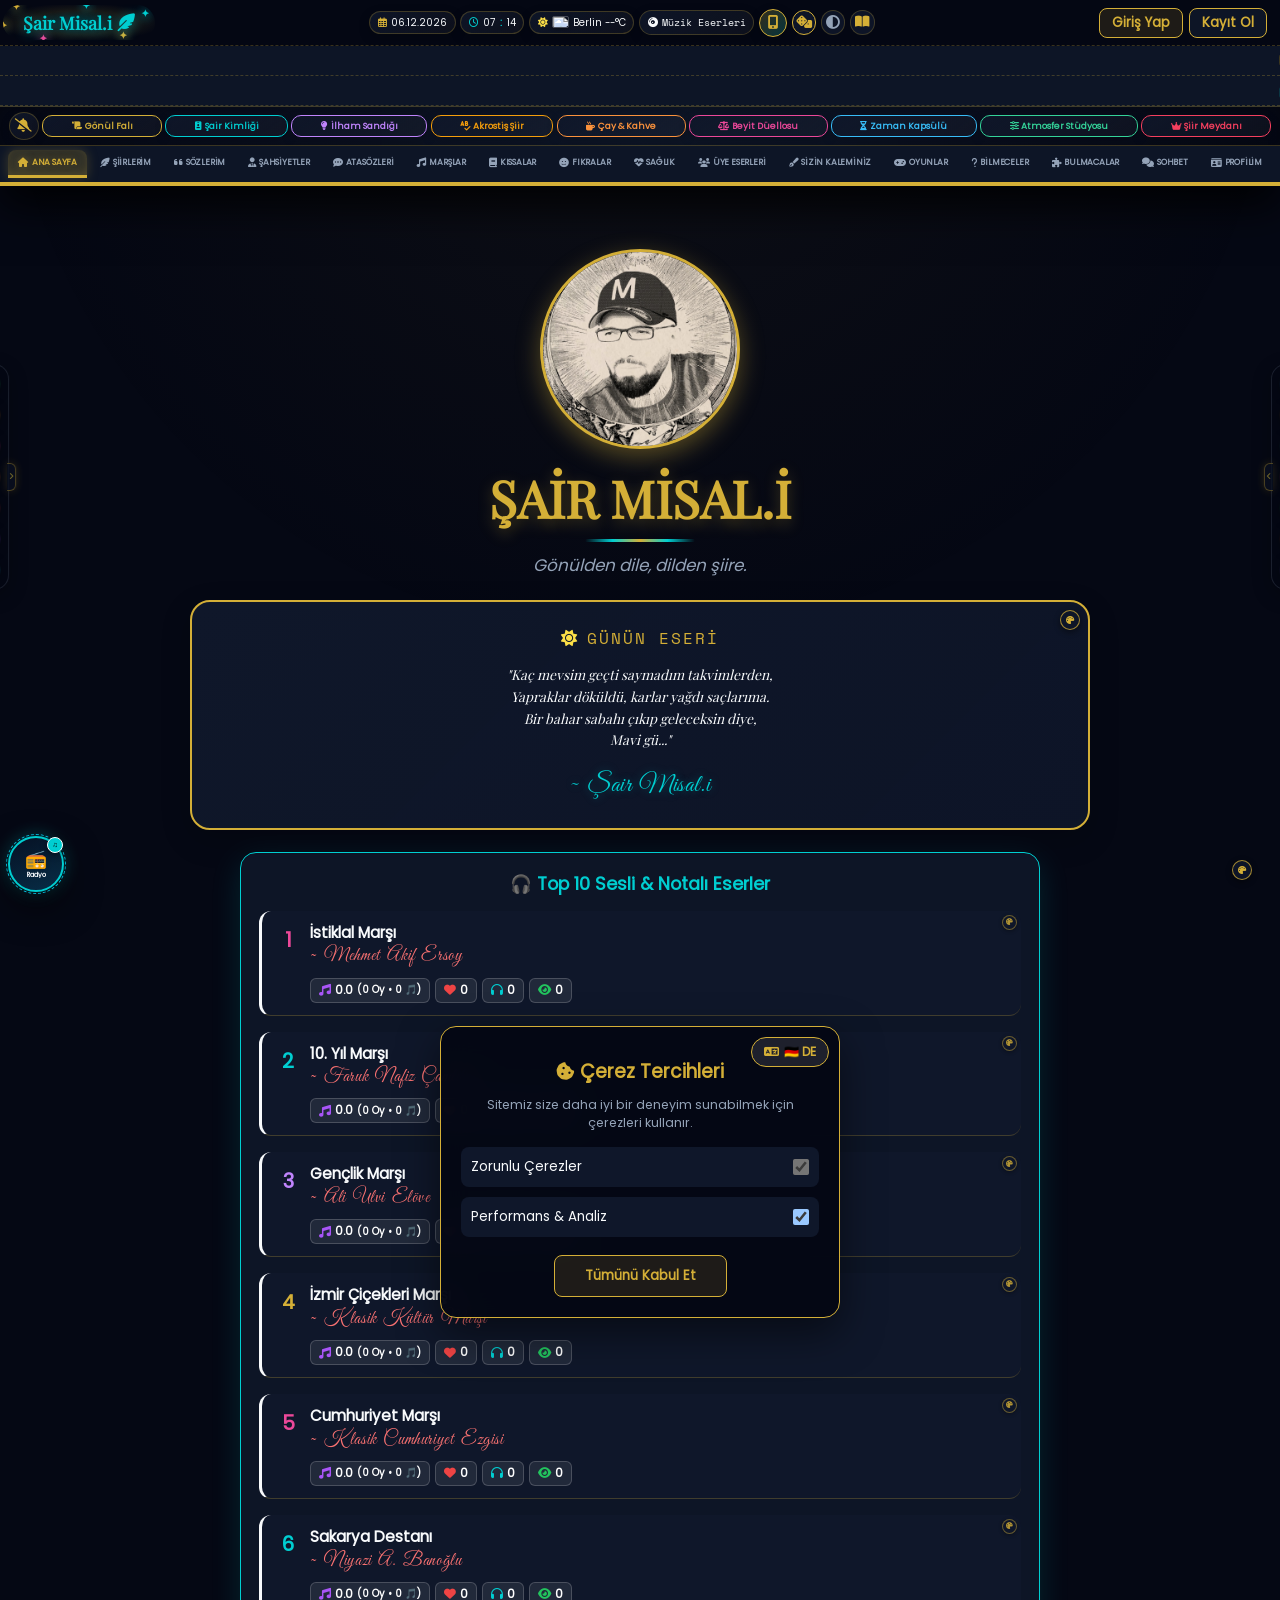
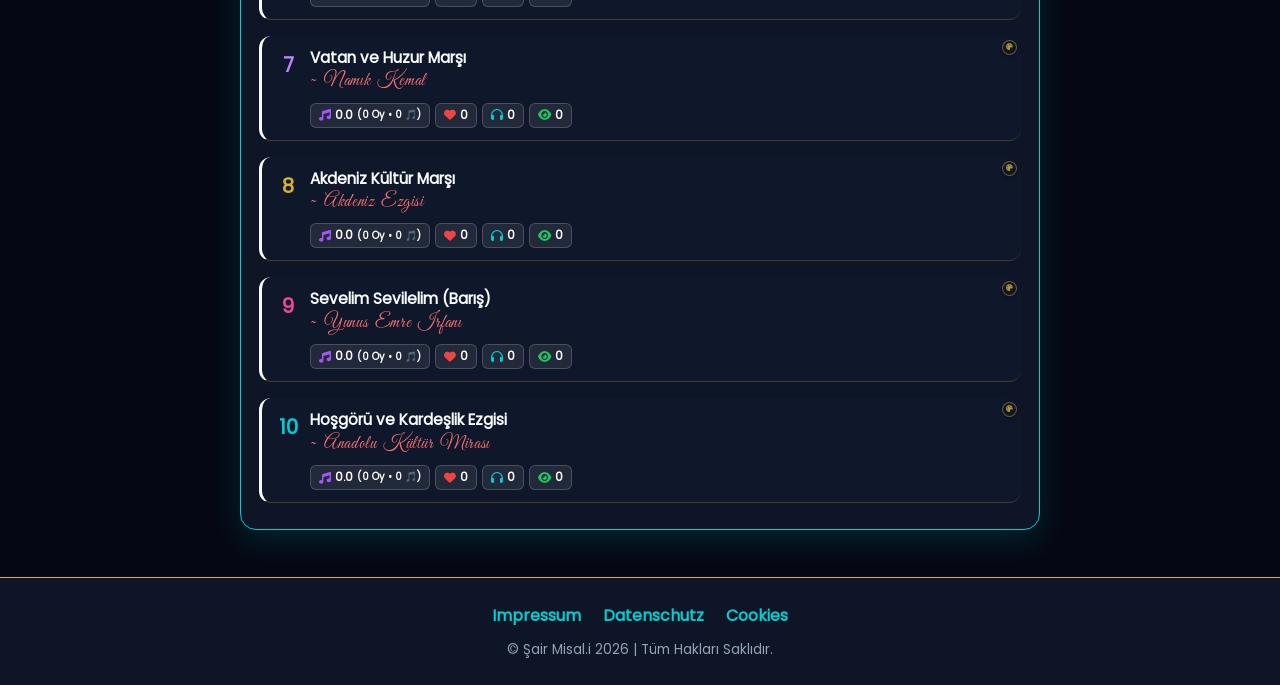
==== index.html @ 6916a8dd "Refactor font family change functionality" ====
<!DOCTYPE html>
<html lang="tr" data-theme="dark" class="is-guest">
<head>
    <meta charset="UTF-8">
    <meta name="viewport" content="width=device-width, initial-scale=1.0, viewport-fit=cover">
    <meta name="theme-color" content="#050814">
    <meta name="apple-mobile-web-app-capable" content="yes">
    <meta name="apple-mobile-web-app-status-bar-style" content="black-translucent">
    <meta name="apple-mobile-web-app-title" content="Şair Misal.i">
    <meta name="mobile-web-app-capable" content="yes">
    <meta name="application-name" content="Şair Misal.i">
    <meta name="description" content="Şair Misal.i - Gönülden dile, dilden şiire. Sesli şiirler, özlü sözler, oyunlar, radyo ve kültür dünyası.">
    <meta property="og:type" content="website">
    <meta property="og:title" content="Şair Misal.i - Şiir ve Söz Dünyası">
    <meta property="og:description" content="Gönülden dile, dilden şiire. Sesli şiirler, sözler, oyunlar ve edebiyat meclisi.">
    <meta property="og:image" content="./image_01d1a0.png">
    <meta name="twitter:card" content="summary_large_image">
    <title>Şair Misal.i - Şiir ve Söz Dünyası</title>
    <link rel="manifest" href="./manifest.json">
    <!-- Lokale Schriftarten (DSGVO-konform, über gwfh.mranftl.com herunterladen und in /fonts/ ablegen) -->
    <link rel="stylesheet" href="fonts/misali-fonts.css">
    <link rel="stylesheet" href="https://cdnjs.cloudflare.com/ajax/libs/font-awesome/6.4.0/css/all.min.css">

    <script id="misali-core-pwa-init">
        try {
            const theme = localStorage.getItem('global_theme_set') || 'dark';
            document.documentElement.setAttribute('data-theme', theme);
        } catch(e) {}

        (function() {
            try {
                window.createMisaliAppIconPNG = function(size, badgeCount) {
                    const c = document.createElement('canvas');
                    c.width = size; c.height = size;
                    const ctx = c.getContext('2d');
                    const grad = ctx.createRadialGradient(size*0.5, size*0.4, size*0.1, size*0.5, size*0.5, size*0.6);
                    grad.addColorStop(0, '#1e293b');
                    grad.addColorStop(1, '#050814');
                    ctx.fillStyle = grad;
                    ctx.beginPath();
                    ctx.roundRect ? ctx.roundRect(0, 0, size, size, size * 0.22) : ctx.rect(0, 0, size, size);
                    ctx.fill();
                    ctx.lineWidth = Math.max(4, size * 0.035);
                    ctx.strokeStyle = '#d4af37';
                    ctx.stroke();
                    ctx.font = Math.floor(size * 0.52) + 'px serif';
                    ctx.textAlign = 'center';
                    ctx.textBaseline = 'middle';
                    ctx.fillText('🪶', size / 2, size * 0.46);
                    ctx.fillStyle = '#00ced1';
                    ctx.font = 'italic bold ' + Math.floor(size * 0.11) + 'px Georgia, serif';
                    ctx.fillText('Şair Misal.i', size / 2, size * 0.82);

                    const num = parseInt(badgeCount || 0, 10);
                    if (num > 0) {
                        const r = size * 0.20;
                        const cx = size - r - (size * 0.04);
                        const cy = r + (size * 0.04);
                        ctx.beginPath();
                        ctx.arc(cx, cy, r, 0, Math.PI * 2);
                        ctx.fillStyle = '#ef4444';
                        ctx.fill();
                        ctx.lineWidth = Math.max(2, size * 0.025);
                        ctx.strokeStyle = '#ffffff';
                        ctx.stroke();
                        ctx.fillStyle = '#ffffff';
                        ctx.font = '900 ' + Math.floor(size * (num > 9 ? 0.15 : 0.18)) + 'px sans-serif';
                        ctx.textAlign = 'center';
                        ctx.textBaseline = 'middle';
                        ctx.fillText(num > 99 ? '99+' : String(num), cx, cy + 1);
                    }
                    return c.toDataURL('image/png');
                };

                const icon192 = window.createMisaliAppIconPNG(192, 0);
                const icon512 = window.createMisaliAppIconPNG(512, 0);
                window.MISALI_APP_ICON_URL = icon192;

                const fav = document.createElement('link');
                fav.id = 'misali-dynamic-favicon';
                fav.rel = 'icon'; fav.type = 'image/png'; fav.href = icon192;
                document.head.appendChild(fav);

                const appleTouch = document.createElement('link');
                appleTouch.id = 'misali-dynamic-apple-icon';
                appleTouch.rel = 'apple-touch-icon'; appleTouch.href = icon192;
                document.head.appendChild(appleTouch);

                window.updatePWAAppBadge = function(count) {
                    const num = Math.max(0, parseInt(count || 0, 10));
                    try {
                        if ('setAppBadge' in navigator) {
                            if (num > 0) navigator.setAppBadge(num).catch(() => {});
                            else if ('clearAppBadge' in navigator) navigator.clearAppBadge().catch(() => {});
                        }
                    } catch(e) {}
                    try {
                        if (window._lastRenderedIconBadge !== num && typeof window.createMisaliAppIconPNG === 'function') {
                            window._lastRenderedIconBadge = num;
                            const newIcon = window.createMisaliAppIconPNG(192, num);
                            const fEl = document.getElementById('misali-dynamic-favicon');
                            const aEl = document.getElementById('misali-dynamic-apple-icon');
                            if (fEl) fEl.href = newIcon;
                            if (aEl) aEl.href = newIcon;
                        }
                        document.title = num > 0 ? '(' + (num > 99 ? '99+' : num) + ') Şair Misal.i - Şiir ve Söz Dünyası' : 'Şair Misal.i - Şiir ve Söz Dünyası';
                    } catch(e) {}
                };

               // Echte manifest.json ist fest im <head> eingebunden
            } catch(e) {}
        })();
    </script>

    <script src="https://www.gstatic.com/firebasejs/8.10.1/firebase-app.js"></script>
    <script src="https://www.gstatic.com/firebasejs/8.10.1/firebase-database.js"></script>
    <script src="https://www.gstatic.com/firebasejs/8.10.1/firebase-auth.js"></script>
    <script>
        const firebaseConfig = {
            apiKey: "AIzaSyBhcm2ch-3wbjmXPpKLmwTrozbcr8xrPTg",
            authDomain: "sairmisali-web.firebaseapp.com",
            databaseURL: "https://sairmisali-web-default-rtdb.europe-west1.firebasedatabase.app",
            projectId: "sairmisali-web",
            storageBucket: "sairmisali-web.firebasestorage.app",
            messagingSenderId: "605117806675",
            appId: "1:605117806675:web:7582affc3036c8cf6baea6"
        };
        if (!firebase.apps.length) firebase.initializeApp(firebaseConfig);
    </script>

    <style id="misali-master-css">
        :root {
            --header-offset: 270px;
            --sig-color-misali: #00ced1;
            --sig-color-user: #c084fc;
            --sig-color-marslar: #f87171;
            --sig-color-atasozleri: #fb923c;
            --sig-color-stories: #34d399;
            --sig-color-jokes: #eab308;
            --sig-color-saglik: #4ade80;
            --slot-empty-fill: rgba(15, 23, 42, 0.85);
            color-scheme: dark;
        }
        :root[data-theme="dark"] { color-scheme:dark; --bg-main:#050814; --bg-card:rgba(15,23,42,0.88); --bg-glass:rgba(5,8,20,0.96); --input-bg:#0f172a; --widget-bg:rgba(0,0,0,0.45); --modal-bg:#0f172a; --text-main:#f8fafc; --text-sub:#94a3b8; --accent-gold:#d4af37; --accent-cyan:#00ced1; --accent-red:#ef4444; --accent-pink:#ec4899; --accent-green:#22c55e; --border-soft:rgba(212,175,55,0.25); --shadow-heavy:0 20px 40px rgba(0,0,0,0.85); }
        :root[data-theme="light"] { color-scheme:light; --slot-empty-fill:rgba(241,245,249,0.95); --bg-main:#f1f5f9; --bg-card:#ffffff; --bg-glass:rgba(255,255,255,0.98); --input-bg:#ffffff; --widget-bg:#f8fafc; --modal-bg:#ffffff; --text-main:#0f172a; --text-sub:#475569; --accent-gold:#b48608; --accent-cyan:#008b8b; --accent-red:#dc2626; --accent-pink:#db2777; --accent-green:#16a34a; --border-soft:rgba(15,23,42,0.16); --shadow-heavy:0 15px 35px rgba(0,0,0,0.08); }
        :root[data-theme="ocean"] { color-scheme:dark; --bg-main:#001220; --bg-card:rgba(0,28,48,0.88); --bg-glass:rgba(0,18,32,0.96); --input-bg:#001c30; --widget-bg:rgba(0,0,0,0.45); --modal-bg:#001c30; --text-main:#e0f2fe; --text-sub:#7dd3fc; --accent-gold:#38bdf8; --accent-cyan:#00ced1; --accent-red:#f43f5e; --accent-pink:#f472b6; --accent-green:#10b981; --border-soft:rgba(56,189,248,0.25); --shadow-heavy:0 20px 40px rgba(0,0,0,0.85); }
        :root[data-theme="sunset"] { color-scheme:dark; --bg-main:#2a0a18; --bg-card:rgba(60,15,30,0.88); --bg-glass:rgba(42,10,24,0.96); --input-bg:#3c0f1e; --widget-bg:rgba(0,0,0,0.45); --modal-bg:#3c0f1e; --text-main:#ffe4e6; --text-sub:#fbcfe8; --accent-gold:#fbbf24; --accent-cyan:#f472b6; --accent-red:#e11d48; --accent-pink:#fb7185; --accent-green:#34d399; --border-soft:rgba(251,191,36,0.25); --shadow-heavy:0 20px 40px rgba(0,0,0,0.85); }
        :root[data-theme="forest"] { color-scheme:dark; --bg-main:#064e3b; --bg-card:rgba(6,95,70,0.88); --bg-glass:rgba(6,78,59,0.96); --input-bg:#065f46; --widget-bg:rgba(0,0,0,0.45); --modal-bg:#065f46; --text-main:#ecfdf5; --text-sub:#a7f3d0; --accent-gold:#fcd34d; --accent-cyan:#6ee7b7; --accent-red:#ef4444; --accent-pink:#f9a8d4; --accent-green:#10b981; --border-soft:rgba(252,211,77,0.25); --shadow-heavy:0 20px 40px rgba(0,0,0,0.85); }
        :root[data-theme="cherry"] { color-scheme:dark; --bg-main:#2e0f15; --bg-card:rgba(69,20,34,0.88); --bg-glass:rgba(46,15,21,0.96); --input-bg:#451422; --widget-bg:rgba(0,0,0,0.45); --modal-bg:#451422; --text-main:#fff1f2; --text-sub:#fecdd3; --accent-gold:#fda4af; --accent-cyan:#f43f5e; --accent-red:#e11d48; --accent-pink:#be123c; --accent-green:#10b981; --border-soft:rgba(253,164,175,0.25); --shadow-heavy:0 20px 40px rgba(0,0,0,0.85); }
        :root[data-theme="midnight"] { color-scheme:dark; --bg-main:#020617; --bg-card:rgba(15,23,42,0.88); --bg-glass:rgba(2,6,23,0.96); --input-bg:#0f172a; --widget-bg:rgba(0,0,0,0.45); --modal-bg:#0f172a; --text-main:#f8fafc; --text-sub:#94a3b8; --accent-gold:#818cf8; --accent-cyan:#38bdf8; --accent-red:#ef4444; --accent-pink:#e879f9; --accent-green:#34d399; --border-soft:rgba(129,140,248,0.25); --shadow-heavy:0 20px 40px rgba(0,0,0,0.85); }
        :root[data-theme="cyberpunk"] { color-scheme:dark; --bg-main:#09090b; --bg-card:rgba(24,24,27,0.88); --bg-glass:rgba(9,9,11,0.96); --input-bg:#18181b; --widget-bg:rgba(0,0,0,0.45); --modal-bg:#18181b; --text-main:#e4e4e7; --text-sub:#a1a1aa; --accent-gold:#fde047; --accent-cyan:#22d3ee; --accent-red:#ef4444; --accent-pink:#d946ef; --accent-green:#4ade80; --border-soft:rgba(253,224,71,0.25); --shadow-heavy:0 20px 40px rgba(0,0,0,0.85); }
        :root[data-theme="royal"] { color-scheme:dark; --bg-main:#1e1b4b; --bg-card:rgba(49,46,129,0.88); --bg-glass:rgba(30,27,75,0.96); --input-bg:#312e81; --widget-bg:rgba(0,0,0,0.45); --modal-bg:#312e81; --text-main:#e0e7ff; --text-sub:#a5b4fc; --accent-gold:#fbbf24; --accent-cyan:#60a5fa; --accent-red:#f87171; --accent-pink:#f472b6; --accent-green:#34d399; --border-soft:rgba(251,191,36,0.25); --shadow-heavy:0 20px 40px rgba(0,0,0,0.85); }
        :root[data-theme="emerald"] { color-scheme:dark; --bg-main:#022c22; --bg-card:rgba(1,67,49,0.88); --bg-glass:rgba(2,44,34,0.96); --input-bg:#014331; --widget-bg:rgba(0,0,0,0.45); --modal-bg:#014331; --text-main:#ecfdf5; --text-sub:#6ee7b7; --accent-gold:#fbbf24; --accent-cyan:#34d399; --accent-red:#ef4444; --accent-pink:#f472b6; --accent-green:#a7f3d0; --border-soft:rgba(251,191,36,0.25); --shadow-heavy:0 20px 40px rgba(0,0,0,0.85); }
        :root[data-theme="coffee"] { color-scheme:dark; --bg-main:#2c1e16; --bg-card:rgba(60,42,33,0.88); --bg-glass:rgba(44,30,22,0.96); --input-bg:#3c2a21; --widget-bg:rgba(0,0,0,0.45); --modal-bg:#3c2a21; --text-main:#f5e6d3; --text-sub:#d4b499; --accent-gold:#e6a15c; --accent-cyan:#8b5a33; --accent-red:#d9534f; --accent-pink:#c06c84; --accent-green:#5cb85c; --border-soft:rgba(230,161,92,0.25); --shadow-heavy:0 20px 40px rgba(0,0,0,0.85); }
        :root[data-theme="neon"] { color-scheme:dark; --bg-main:#000000; --bg-card:rgba(10,10,10,0.9); --bg-glass:rgba(5,5,5,0.96); --input-bg:#141414; --widget-bg:rgba(0,0,0,0.65); --modal-bg:#0a0a0a; --text-main:#ffffff; --text-sub:#aaaaaa; --accent-gold:#ff00ff; --accent-cyan:#00ffff; --accent-red:#ff0000; --accent-pink:#ff0088; --accent-green:#00ff00; --border-soft:rgba(255,0,255,0.3); --shadow-heavy:0 20px 40px rgba(0,0,0,0.85); }
        :root[data-theme="lavender"] { color-scheme:dark; --bg-main:#2e1b4d; --bg-card:rgba(65,40,102,0.88); --bg-glass:rgba(46,27,77,0.96); --input-bg:#412866; --widget-bg:rgba(0,0,0,0.45); --modal-bg:#412866; --text-main:#f3e8ff; --text-sub:#c4a5ff; --accent-gold:#f6ad55; --accent-cyan:#a78bfa; --accent-red:#fb7185; --accent-pink:#f472b6; --accent-green:#34d399; --border-soft:rgba(246,173,85,0.25); --shadow-heavy:0 20px 40px rgba(0,0,0,0.85); }
        :root[data-theme="slate"] { color-scheme:dark; --bg-main:#0f172a; --bg-card:rgba(30,41,59,0.88); --bg-glass:rgba(15,23,42,0.96); --input-bg:#1e293b; --widget-bg:rgba(0,0,0,0.45); --modal-bg:#1e293b; --text-main:#f8fafc; --text-sub:#cbd5e1; --accent-gold:#38bdf8; --accent-cyan:#818cf8; --accent-red:#f87171; --accent-pink:#e879f9; --accent-green:#4ade80; --border-soft:rgba(56,189,248,0.25); --shadow-heavy:0 20px 40px rgba(0,0,0,0.85); }
        :root[data-theme="autumn"] { color-scheme:dark; --bg-main:#3f1d1d; --bg-card:rgba(89,40,40,0.88); --bg-glass:rgba(63,29,29,0.96); --input-bg:#592828; --widget-bg:rgba(0,0,0,0.45); --modal-bg:#592828; --text-main:#ffedd5; --text-sub:#fdba74; --accent-gold:#fb923c; --accent-cyan:#fcd34d; --accent-red:#ef4444; --accent-pink:#f43f5e; --accent-green:#84cc16; --border-soft:rgba(251,146,60,0.25); --shadow-heavy:0 20px 40px rgba(0,0,0,0.85); }

        body.mood-sad { --bg-main:#0f172a !important; --accent-gold:#38bdf8 !important; }
        body.mood-love { --bg-main:#2e0f1a !important; --accent-gold:#fbcfe8 !important; }
        body.mood-tired { --bg-main:#1e1b4b !important; --accent-gold:#c4b5fd !important; }
        body.mood-happy { --bg-main:#064e3b !important; --accent-gold:#6ee7b7 !important; }
        body.mood-dream { --bg-main:#030712 !important; --accent-gold:#f43f5e !important; --accent-cyan:#c084fc !important; background-image:radial-gradient(rgba(255,255,255,0.18) 1px, transparent 0); background-size:40px 40px; }

        * { margin:0; padding:0; box-sizing:border-box; font-family:'Poppins', sans-serif; -webkit-tap-highlight-color:transparent !important; }
        html { overflow-anchor:none !important; -webkit-text-size-adjust:100%; }
        html, body, header, nav, main, footer, .card, .modal,
        .global-radio-widget, .floating-pill, .misali-pinned-card-widget, .misali-yellow-player-widget,
        .s-pill, .dt-box, .nav-link, button {
            -webkit-user-select:none !important; -moz-user-select:none !important;
            user-select:none !important; -webkit-touch-callout:none !important;
        }
        #read-text, #read-text .poem-line-interactive, .secret-answer, .lugat-mean, .lugat-quote, input, textarea {
            -webkit-user-select:text !important; -moz-user-select:text !important; user-select:text !important;
        }
        body {
            background:var(--bg-main); color:var(--text-main);
            padding-top:var(--header-offset, 270px) !important;
            min-height:100vh; display:flex; flex-direction:column;
            transition:background 0.4s ease, color 0.4s ease;
            overflow-x:hidden; overflow-anchor:none !important;
        }
        body:not(.modal-open) { overflow-y:auto !important; }
        body.is-dragging-widget, body.is-dragging-widget * { -webkit-user-select:none !important; user-select:none !important; -webkit-touch-callout:none !important; }
        img { max-width:100%; height:auto; }

        ::-webkit-scrollbar { width:5px; height:5px; }
        ::-webkit-scrollbar-track { background:transparent; margin:14px 0; border-radius:10px; }
        ::-webkit-scrollbar-thumb { background:var(--accent-gold); border-radius:10px; border:1px solid transparent; background-clip:padding-box; }
        .custom-scroll { scrollbar-gutter:stable; }
        .custom-scroll::-webkit-scrollbar { width:4px; height:4px; }
        .custom-scroll::-webkit-scrollbar-track { background:transparent; margin:12px 0; }
        .custom-scroll::-webkit-scrollbar-thumb { background:var(--accent-cyan); border-radius:10px; }

        html.is-guest .auth-visible, html.is-guest .admin-only, html.is-guest .user-prof-box { display:none !important; }
        html.user-mode .guest-only { display:none !important; }
        html:not(.admin-mode) .admin-only, html:not(.admin-mode) .admin-card-actions { display:none !important; }

        .drag-scroll, .h-row-ticker, .h-row-2, .h-row-3, .panel-tabs { cursor:-webkit-grab !important; cursor:grab !important; }
        .drag-scroll.is-grabbing, .h-row-ticker.is-grabbing, .h-row-2.is-grabbing, .h-row-3.is-grabbing, .panel-tabs.is-grabbing { cursor:-webkit-grabbing !important; cursor:grabbing !important; }

        header {
            position:fixed; top:0; left:0; width:100%;
            background:var(--bg-glass); backdrop-filter:blur(15px); -webkit-backdrop-filter:blur(15px);
            border-bottom:2px solid var(--accent-gold); z-index:9000;
            box-shadow:var(--shadow-heavy);
            transform:translateZ(0); -webkit-backface-visibility:hidden; backface-visibility:hidden;
            contain:layout style;
        }
        .h-row-1 { display:flex; justify-content:space-between; align-items:center; padding:6px 14px; border-bottom:1px dashed var(--border-soft); min-height:48px; flex-wrap:wrap; gap:6px; }
        .brand { font-family:'Playfair Display', serif; font-size:clamp(1.4rem, 2.3vw, 2rem); font-weight:bold; color:var(--accent-cyan) !important; cursor:pointer; display:flex; align-items:center; gap:8px; text-shadow:0 2px 12px rgba(0,206,209,0.45) !important; white-space:nowrap; transition:transform 0.25s ease; position:relative !important; z-index:5 !important; padding:2px 10px !important; border-radius:20px !important; overflow:visible !important; isolation:isolate; }
        .brand:hover { transform:scale(1.03); }
        @keyframes gentleFeather { 0%, 100% { transform:rotate(0deg); } 50% { transform:rotate(14deg); } }
        .anim-feather { color:var(--accent-cyan) !important; animation:gentleFeather 2.8s ease-in-out infinite; display:inline-block; transform-origin:bottom left; }

        .brand-cosmos-fx { position:absolute; inset:-4px -10px; pointer-events:none !important; z-index:-1; overflow:hidden; border-radius:24px; background:radial-gradient(ellipse at 50% 50%, rgba(0,206,209,0.16) 0%, rgba(212,175,55,0.1) 48%, transparent 78%); animation:bfxAuroraPulse 3.5s ease-in-out infinite alternate; }
        :root[data-theme="light"] .brand-cosmos-fx { background:radial-gradient(ellipse at 50% 50%, rgba(0,139,139,0.14) 0%, rgba(180,134,8,0.14) 48%, transparent 78%); }
        @keyframes bfxAuroraPulse { 0% { opacity:0.65; } 100% { opacity:1; } }
        .bfx-star { position:absolute; width:8px; height:8px; color:var(--accent-gold); filter:drop-shadow(0 0 5px var(--accent-gold)); animation:bfxStarTwinkle 2.2s ease-in-out infinite; pointer-events:none; }
        .bfx-star::before { content:'✦'; display:block; font-size:0.62rem; line-height:1; }
        .bfx-star.s-cyan { color:var(--accent-cyan); filter:drop-shadow(0 0 5px var(--accent-cyan)); }
        .bfx-star.s-pink { color:var(--accent-pink); filter:drop-shadow(0 0 5px var(--accent-pink)); }
        @keyframes bfxStarTwinkle { 0%, 100% { transform:scale(0.4) rotate(0deg); opacity:0.25; } 50% { transform:scale(1.2) rotate(45deg); opacity:1; } }
        .bfx-bolt { position:absolute; width:18px; height:18px; opacity:0; pointer-events:none; filter:drop-shadow(0 0 6px var(--accent-cyan)) drop-shadow(0 0 12px var(--accent-gold)); animation:bfxLightningFlash 4.2s infinite; }
        .bfx-bolt svg { width:100%; height:100%; display:block; overflow:visible; }
        @keyframes bfxLightningFlash { 0%, 84%, 100% { opacity:0; transform:scale(0.7) rotate(-8deg); } 86% { opacity:1; transform:scale(1.1) rotate(4deg); } 88% { opacity:0.2; transform:scale(0.95) rotate(-3deg); } 90% { opacity:0.95; transform:scale(1.15) rotate(6deg); } 93% { opacity:0; transform:scale(0.8) rotate(0deg); } }
        .bfx-firework { position:absolute; width:26px; height:26px; border-radius:50%; pointer-events:none; opacity:0; background:radial-gradient(circle, var(--accent-gold) 0 1.5px, transparent 2px) 50% 0% / 4px 4px no-repeat, radial-gradient(circle, var(--accent-cyan) 0 1.5px, transparent 2px) 100% 50% / 4px 4px no-repeat, radial-gradient(circle, var(--accent-pink) 0 1.5px, transparent 2px) 50% 100% / 4px 4px no-repeat, radial-gradient(circle, var(--accent-gold) 0 1.5px, transparent 2px) 0% 50% / 4px 4px no-repeat, radial-gradient(circle, var(--accent-cyan) 0 1.5px, transparent 2px) 85% 15% / 4px 4px no-repeat, radial-gradient(circle, var(--accent-pink) 0 1.5px, transparent 2px) 15% 85% / 4px 4px no-repeat, radial-gradient(circle, var(--accent-gold) 0 1.5px, transparent 2px) 15% 15% / 4px 4px no-repeat, radial-gradient(circle, var(--accent-cyan) 0 1.5px, transparent 2px) 85% 85% / 4px 4px no-repeat; filter:drop-shadow(0 0 6px var(--accent-gold)); animation:bfxFireworkBurst 3.6s ease-out infinite; }
        @keyframes bfxFireworkBurst { 0%, 60% { transform:scale(0.15) rotate(0deg); opacity:0; } 68% { opacity:1; } 88% { transform:scale(1.25) rotate(35deg); opacity:0.85; } 100% { transform:scale(1.5) rotate(50deg); opacity:0; } }

        .dt-group { display:flex; gap:6px; align-items:center; justify-content:center; flex-wrap:nowrap; }
        .dt-box { background:linear-gradient(145deg, var(--bg-card), rgba(255,255,255,0.04)); padding:5px 11px; border-radius:20px; border:1px solid var(--border-soft); font-family:'Space Mono', monospace; font-size:0.8rem; color:var(--text-main); cursor:pointer; transition:border-color 0.25s ease, box-shadow 0.25s ease; display:flex; align-items:center; gap:5px; box-shadow:0 4px 12px rgba(0,0,0,0.18); white-space:nowrap; position:relative; overflow:hidden; flex-shrink:0; }
        .dt-box:hover { border-color:var(--accent-gold); box-shadow:0 6px 18px rgba(212,175,55,0.28); }
        @keyframes headerIconOncePop { 0% { transform:scale(1) rotate(0deg); } 30% { transform:scale(1.32) rotate(-12deg); filter:drop-shadow(0 0 8px var(--accent-gold)); } 65% { transform:scale(1.15) rotate(8deg); } 100% { transform:scale(1) rotate(0deg); filter:none; } }
        .icon-click-once { animation:headerIconOncePop 0.48s cubic-bezier(0.34, 1.56, 0.64, 1) 1 forwards !important; }
        .pwa-header-btn { background:linear-gradient(135deg, rgba(212,175,55,0.24), rgba(0,206,209,0.22)) !important; border:1px solid var(--accent-gold) !important; color:var(--accent-gold) !important; font-weight:bold; font-size:0 !important; width:28px !important; height:28px !important; min-width:28px !important; padding:0 !important; gap:0 !important; border-radius:50% !important; justify-content:center !important; flex-shrink:0 !important; }
        .pwa-header-btn i { font-size:0.85rem !important; margin:0 !important; }
        .time-colon { animation:blink-colon 1s step-start infinite; font-weight:bold; margin:0 1px; color:var(--accent-cyan); }
        @keyframes blink-colon { 50% { opacity:0; } }

        @keyframes moonFloatAnim { 0%, 100% { transform:rotate(-6deg); filter:drop-shadow(0 0 6px #38bdf8); } 50% { transform:rotate(6deg); filter:drop-shadow(0 0 12px #bae6fd); } }
        @keyframes cloudDriftAnim { 0%, 100% { transform:translateX(-1px); } 50% { transform:translateX(2px); } }
        @keyframes rainPulseAnim { 0%, 100% { opacity:0.85; } 50% { opacity:1; } }
        .w-anim-moon { animation:moonFloatAnim 3.5s ease-in-out infinite !important; display:inline-block; color:#38bdf8 !important; }
        .w-anim-cloud { animation:cloudDriftAnim 3s ease-in-out infinite !important; display:inline-block; color:#94a3b8 !important; }
        .w-anim-rain { animation:rainPulseAnim 1.6s ease-in-out infinite !important; display:inline-block; color:#0ea5e9 !important; }
        .w-anim-snow { animation:spinSun 8s linear infinite !important; display:inline-block; color:#e0f2fe !important; }
        .w-anim-storm { animation:bfxLightningFlash 2.2s infinite !important; display:inline-block; color:#fbbf24 !important; }

        .h-right { display:flex; gap:10px; align-items:center; flex-wrap:nowrap; }
        .action-btn { background:none; border:none; color:var(--text-sub); font-size:1.3rem; cursor:pointer; transition:color 0.22s ease; position:relative; flex-shrink:0; }
        .action-btn:hover { color:var(--accent-gold); }

        #master-bell-btn { position:relative !important; display:inline-flex !important; align-items:center !important; justify-content:center !important; overflow:visible !important; min-width:30px !important; min-height:30px !important; }
        #bell-count-badge {
            position:absolute !important; top:-5px !important; right:-7px !important;
            background:#ef4444 !important; color:#ffffff !important;
            font-size:0.64rem !important; font-family:'Space Mono', monospace !important;
            min-width:18px !important; height:18px !important; padding:0 4px !important;
            border-radius:10px !important; display:flex !important; align-items:center !important; justify-content:center !important;
            border:1.5px solid var(--bg-glass) !important; z-index:999999 !important;
            font-weight:900 !important; box-shadow:0 0 10px rgba(239,68,68,0.95) !important;
            pointer-events:none !important; visibility:visible !important; opacity:1 !important; line-height:1 !important;
            transition:transform 0.25s cubic-bezier(0.34, 1.56, 0.64, 1), background 0.25s ease !important;
        }
        #bell-count-badge.badge-pop { transform:scale(1.38) !important; background:var(--accent-gold) !important; color:#000 !important; }
        @keyframes bellRingShake { 0%, 100% { transform:rotate(0deg); } 25% { transform:rotate(-18deg); color:var(--accent-gold); } 50% { transform:rotate(16deg); color:var(--accent-gold); } 75% { transform:rotate(-10deg); } }
        #master-bell-btn.bell-ringing i { animation:bellRingShake 0.65s ease-in-out 1 !important; }

        .lux-notif-bar {
            display:flex !important; align-items:center !important; justify-content:space-between !important;
            gap:10px !important; width:100% !important; padding:8px 14px !important; margin-bottom:12px !important;
            background:linear-gradient(135deg, rgba(15,23,42,0.88), rgba(212,175,55,0.12)) !important;
            border:1px solid var(--border-soft) !important; border-radius:30px !important;
            box-shadow:0 4px 14px rgba(0,0,0,0.2) !important;
        }
        :root[data-theme="light"] .lux-notif-bar { background:linear-gradient(135deg, #ffffff, #fefce8) !important; border-color:#cbd5e1 !important; }
        .lux-notif-label { font-size:0.72rem !important; font-weight:700 !important; color:var(--text-main) !important; display:flex !important; align-items:center !important; gap:6px !important; white-space:nowrap !important; overflow:hidden !important; text-overflow:ellipsis !important; }
        .lux-notif-switch {
            background:rgba(148,163,184,0.18) !important; border:1px solid var(--border-soft) !important;
            color:var(--text-sub) !important; border-radius:20px !important; padding:4px 12px !important;
            font-size:0.68rem !important; font-weight:700 !important; cursor:pointer !important;
            display:inline-flex !important; align-items:center !important; gap:6px !important;
            white-space:nowrap !important; flex-shrink:0 !important; transition:all 0.22s ease !important;
        }
        .lux-notif-switch.is-enabled {
            background:linear-gradient(135deg, rgba(34,197,94,0.25), rgba(0,206,209,0.2)) !important;
            border-color:var(--accent-green) !important; color:var(--accent-green) !important;
            box-shadow:0 0 12px rgba(34,197,94,0.35) !important;
        }

        .usr-status-badge {
            display:inline-flex !important; align-items:center !important; gap:4px !important;
            padding:1px 6px !important; border-radius:10px !important; font-family:'Space Mono', monospace !important;
            font-size:0.55rem !important; font-weight:800 !important; letter-spacing:0.3px !important;
            vertical-align:middle !important; margin-left:4px !important; line-height:1.2 !important; white-space:nowrap !important;
        }
        .usr-status-badge.is-live { background:rgba(34,197,94,0.16) !important; border:1px solid var(--accent-green) !important; color:var(--accent-green) !important; box-shadow:0 0 8px rgba(34,197,94,0.25) !important; }
        .usr-status-badge.is-offline { background:rgba(148,163,184,0.12) !important; border:1px solid rgba(148,163,184,0.3) !important; color:var(--text-sub) !important; opacity:0.8 !important; }
        @keyframes liveLedBlink { 0%, 100% { opacity:1; } 50% { opacity:0.45; } }
        .live-led { width:6px; height:6px; border-radius:50%; background:#22c55e; box-shadow:0 0 6px #22c55e; display:inline-block; animation:liveLedBlink 1.5s infinite ease-in-out; }
        .offline-led { width:5px; height:5px; border-radius:50%; background:#64748b; display:inline-block; }

        .user-prof-box { display:flex; align-items:center; gap:7px; background:var(--bg-card); padding:3px 12px; border-radius:30px; border:1px solid var(--border-soft); transition:border-color 0.3s; cursor:pointer; position:relative; }
        .user-prof-box:hover { border-color:var(--accent-gold); box-shadow:0 0 15px rgba(212,175,55,0.2); }
        .admin-cam-badge { position:absolute; background:var(--accent-gold); color:#000; border-radius:50%; display:flex; align-items:center; justify-content:center; cursor:pointer; box-shadow:0 3px 10px rgba(0,0,0,0.75); border:1.5px solid #fff; z-index:25; transition:background 0.2s ease; }
        .admin-cam-badge:hover { background:var(--accent-cyan); color:#fff; }

        .u-name, .misali-signature, .misali-signature-text, .author-signature, .author-signature-gold, .author-signature-white,
        .sig-misali, .sig-user, .sig-marslar, .sig-atasozleri, .sig-stories, .sig-jokes, .sig-saglik, .sig-gold, #random-quote-popup div:last-child {
            font-family:'Great Vibes', cursive !important; font-size:1.55rem !important; font-weight:normal !important;
            line-height:1.4 !important; white-space:nowrap !important; text-decoration:none !important;
            border-bottom:none !important; background-image:none !important; animation:none !important;
            transform:none !important; font-kerning:normal !important; font-variant-ligatures:none !important;
            letter-spacing:0.6px !important; word-spacing:3px !important;
        }
        .misali-signature, .misali-signature-text, .sig-misali, #random-quote-popup div:last-child { color:var(--sig-color-misali, #00ced1); text-shadow:0 0 10px rgba(0, 206, 209, 0.35); }
        .sig-user { color:var(--sig-color-user, #c084fc); }
        .sig-marslar { color:var(--sig-color-marslar, #f87171); }
        .sig-atasozleri { color:var(--sig-color-atasozleri, #fb923c); }
        .sig-stories { color:var(--sig-color-stories, #34d399); }
        .sig-jokes { color:var(--sig-color-jokes, #eab308); }
        .sig-saglik { color:var(--sig-color-saglik, #4ade80); }
        .author-signature-gold, .sig-gold { color:var(--accent-gold); }
        .author-signature-white { color:#ffffff; }

        #u-score {
            display:inline-flex !important; align-items:center !important; justify-content:center !important;
            gap:4px !important;
            background:linear-gradient(135deg, rgba(16, 185, 129, 0.24) 0%, rgba(212, 175, 55, 0.22) 55%, rgba(0, 206, 209, 0.2) 100%) !important;
            border:1.5px solid var(--accent-gold) !important; color:#fde047 !important;
            font-family:'Space Mono', monospace !important; font-weight:900 !important; font-size:0.66rem !important;
            font-variant-numeric:tabular-nums !important;
            padding:2px 9px !important; border-radius:14px !important;
            box-shadow:0 3px 12px rgba(212, 175, 55, 0.28), inset 0 1px 1px rgba(255,255,255,0.25) !important;
            margin-top:1px !important; letter-spacing:0.3px !important;
            transition:transform 0.25s ease, box-shadow 0.25s ease !important;
        }
        #u-score:hover { box-shadow:0 4px 16px rgba(212, 175, 55, 0.5) !important; }
        :root[data-theme="light"] #u-score {
            background:linear-gradient(135deg, #fef9c3 0%, #dcfce7 55%, #e0f2fe 100%) !important;
            color:#15803d !important; border-color:#b48608 !important;
            box-shadow:0 2px 8px rgba(180, 134, 8, 0.18) !important;
        }
        .u-score.score-bump { transform:scale(1.22); color:var(--accent-gold); }

        @keyframes headerZodiacCosmicAlive {
            0%   { transform:scale(1) rotate(0deg); filter:drop-shadow(0 0 2px currentColor); }
            25%  { transform:scale(1.35) rotate(-14deg); filter:drop-shadow(0 0 8px currentColor) drop-shadow(0 0 12px var(--accent-gold)); }
            55%  { transform:scale(1.22) rotate(14deg); filter:drop-shadow(0 0 10px var(--accent-cyan)); }
            100% { transform:scale(1) rotate(0deg); filter:drop-shadow(0 0 3px currentColor); }
        }
        #u-zodiac {
            display:inline-flex !important; align-items:center !important; justify-content:center !important;
            transition:transform 0.3s ease, filter 0.3s ease !important;
        }
        #u-zodiac.zodiac-alive-burst {
            animation:headerZodiacCosmicAlive 0.95s cubic-bezier(0.34, 1.56, 0.64, 1) 1 forwards !important;
        }

        .mini-avatar { width:32px !important; height:32px !important; min-width:32px !important; border-radius:50%; border:2px solid var(--accent-gold); object-fit:cover; box-shadow:0 0 10px rgba(212,175,55,0.4); background:#0f172a; }

        .h-row-ticker { display:flex; flex-direction:column; width:100%; border-bottom:1px solid var(--border-soft); background:var(--bg-card); overflow:hidden; min-height:60px; contain:layout paint; }
        .ticker-bar { height:30px; min-height:30px; display:flex; align-items:center; width:100%; white-space:nowrap; position:relative; border-bottom:1px dashed var(--border-soft); overflow:hidden; padding:2px 0; }
        .ticker-txt { display:inline-flex; align-items:center; padding-left:100%; font-family:'Playfair Display', serif; animation:marquee 85s linear infinite !important; white-space:nowrap; opacity:1 !important; visibility:visible !important; text-decoration:none !important; line-height:1.2; will-change:transform; }
        .ticker-txt, .ticker-txt * { text-decoration:none !important; }
        .ticker-bar:hover .ticker-txt { animation-play-state:paused !important; }
        .ticker-1 .ticker-txt { color:var(--text-main); font-size:0.85rem; }
        .ticker-2 .ticker-txt { color:var(--accent-gold); font-size:0.84rem; font-weight:bold; animation-duration:62s !important; }
        @keyframes marquee { 0% { transform:translate3d(0, 0, 0); } 100% { transform:translate3d(-100%, 0, 0); } }

        .ticker-custom-badge { padding:2px 7px; border-radius:4px; font-size:0.62rem; font-weight:bold; margin-right:8px; vertical-align:middle; display:inline-block; text-decoration:none !important; line-height:1.1; }
        .tb-yeni { background:#ef4444; color:#fff; } .tb-flas { background:#d4af37; color:#000; } .tb-dikkat { background:#f97316; color:#fff; }
        .tb-duyuru { background:#00ced1; color:#000; } .tb-oku { background:#22c55e; color:#fff; } .tb-ozel { background:#a855f7; color:#fff; }
        .tb-onemli { background:#991b1b; color:#fff; } .tb-gunun { background:#eab308; color:#000; } .tb-tavsiye { background:#3b82f6; color:#fff; }
        .tb-populer { background:#ec4899; color:#fff; } .tb-seckin { background:#94a3b8; color:#000; } .tb-bilgi { background:#64748b; color:#fff; }
        .tb-uyari { background:#be123c; color:#fff; } .tb-guncel { background:#38bdf8; color:#000; } .tb-kampanya { background:linear-gradient(45deg, #d4af37, #ef4444); color:#fff; }
        .tb-siir { background:#14b8a6; color:#fff; } .tb-soz { background:#6366f1; color:#fff; } .tb-kissa { background:#8b4513; color:#fff; }
        .tb-fikra { background:#84cc16; color:#000; } .tb-bilmece { background:#f59e0b; color:#000; }

        .eff-none { display:inline-block; }
        .eff-blink { display:inline-block; animation:eBlink 1.5s infinite; } @keyframes eBlink { 0%, 100% { opacity:1; } 50% { opacity:0.2; } }
        .eff-pulse { display:inline-block; animation:ePulse 2s infinite ease-in-out; } @keyframes ePulse { 0%, 100% { transform:scale(1); } 50% { transform:scale(1.04); } }
        .eff-glow { display:inline-block; animation:eGlow 2s infinite alternate; } @keyframes eGlow { from { text-shadow:0 0 2px #fff, 0 0 5px currentColor; } to { text-shadow:0 0 10px #fff, 0 0 20px currentColor; } }
        .eff-float { display:inline-block; animation:eFloat 3s infinite ease-in-out; } @keyframes eFloat { 0%, 100% { transform:translateY(0); } 50% { transform:translateY(-2px); } }
        .eff-heartbeat { display:inline-block; animation:eHeart 1.5s infinite; } @keyframes eHeart { 0%, 100% { transform:scale(1); } 15%, 45% { transform:scale(1.08); } 30%, 60% { transform:scale(1); } }
        .eff-neon { display:inline-block; text-shadow:0 0 5px currentColor, 0 0 10px currentColor; }

        .h-row-2 { background:linear-gradient(90deg, var(--bg-main), var(--bg-card), var(--bg-main)); padding:7px 14px; display:flex; gap:8px; overflow-x:auto; scrollbar-width:none; border-bottom:1px solid var(--border-soft); justify-content:flex-start; align-items:center; flex-wrap:nowrap; box-shadow:inset 0 2px 10px rgba(0,0,0,0.2); }
        .h-row-2::-webkit-scrollbar { display:none; }
        .s-pill { background:linear-gradient(145deg, var(--bg-card), rgba(255,255,255,0.03)); border:1px solid var(--border-soft); padding:5px 12px; border-radius:14px; font-size:0.78rem; font-weight:600; color:var(--text-main); display:flex; align-items:center; gap:6px; transition:border-color 0.24s ease, box-shadow 0.24s ease; white-space:nowrap; flex-shrink:0; position:relative; box-shadow:0 4px 12px rgba(0,0,0,0.18); cursor:pointer; }
        [data-theme="light"] .s-pill { background:linear-gradient(145deg, #ffffff, #f1f5f9); box-shadow:0 3px 10px rgba(0,0,0,0.06); }
        .s-pill:hover, .s-pill.active { border-color:var(--accent-gold); box-shadow:0 8px 20px rgba(212,175,55,0.28); background:rgba(212,175,55,0.14); }
        @keyframes monDotPulse { 0%, 100% { opacity:0.85; } 50% { opacity:1; } }
        .mon-dot { width:6px; height:6px; border-radius:50%; display:inline-block; animation:monDotPulse 2s infinite ease-in-out; flex-shrink:0; }
        .s-badge { padding:2px 8px; border-radius:10px; font-weight:bold; font-size:0.7rem; color:#fff; font-family:'Space Mono', monospace; transition:transform 0.3s ease; box-shadow:0 2px 8px rgba(0,0,0,0.3); display:inline-block; }
        .s-badge.bump { transform:scale(1.35); }

        .h-row-2 .s-pill[onclick*="roses"] .real-blue-rose { font-size:0.76rem !important; line-height:1 !important; margin:0 !important; vertical-align:middle !important; transform:scale(0.9) !important; }
        .h-row-2 .s-pill[onclick*="roses"] #b-ros { font-size:0.62rem !important; padding:1px 6px !important; line-height:1.1 !important; }

        #pill-pins-btn { border-color:rgba(249,115,22,0.45) !important; }
        #pill-pins-btn .mon-dot { background:#f97316 !important; box-shadow:0 0 8px #f97316 !important; }
        #pill-pins-btn i { color:#f97316 !important; }
        #pill-pins-btn #b-pin { background:linear-gradient(135deg, #f97316, #ea580c) !important; color:#fff !important; }
        #pill-notes-btn { border-color:rgba(168,85,247,0.45) !important; }
        #pill-notes-btn .mon-dot { background:#a855f7 !important; box-shadow:0 0 8px #a855f7 !important; }
        #pill-notes-btn i { color:#a855f7 !important; }
        #pill-notes-btn #b-not { background:linear-gradient(135deg, #a855f7, #7e22ce) !important; color:#fff !important; }

        .notif-toggle-pill {
            font-size:0 !important; width:30px !important; height:28px !important; min-width:30px !important;
            padding:0 !important; gap:0 !important; border-radius:50% !important;
            display:inline-flex !important; align-items:center !important; justify-content:center !important;
            background:linear-gradient(145deg, var(--bg-card), rgba(255,255,255,0.04)) !important;
            border:1px solid var(--border-soft) !important; color:var(--accent-gold) !important;
            cursor:pointer !important; flex-shrink:0 !important; box-shadow:0 3px 10px rgba(0,0,0,0.2) !important; transition:all 0.22s ease !important;
        }
        .notif-toggle-pill i { font-size:0.84rem !important; margin:0 !important; }
        .notif-toggle-pill.is-enabled { background:linear-gradient(135deg, rgba(34,197,94,0.24), rgba(0,206,209,0.18)) !important; border-color:var(--accent-green) !important; color:var(--accent-green) !important; box-shadow:0 0 12px rgba(34,197,94,0.35) !important; }

        .h-row-3 { display:flex; gap:8px; padding:0 14px; height:42px; align-items:center; background:var(--bg-card); border-bottom:2px solid var(--accent-gold); overflow-x:auto; scrollbar-width:none; flex-wrap:nowrap; }
        .h-row-3::-webkit-scrollbar { display:none; }
        .nav-link { color:var(--text-sub); font-weight:600; text-transform:uppercase; font-size:0.8rem; padding:8px 10px; border-bottom:3px solid transparent; border-radius:8px 8px 0 0; transition:color 0.25s ease, background 0.25s ease; white-space:nowrap; display:flex; align-items:center; gap:5px; flex-shrink:0; cursor:pointer; }
        .nav-link:hover { color:var(--accent-gold); background:rgba(212,175,55,0.06); }
        .nav-link.active { color:var(--accent-gold) !important; border-bottom:3px solid var(--accent-gold) !important; background:rgba(212, 175, 55, 0.16) !important; box-shadow:inset 0 -3px 10px rgba(212, 175, 55, 0.2), 0 0 12px rgba(212, 175, 55, 0.25) !important; text-shadow:0 0 10px rgba(212, 175, 55, 0.45) !important; }

        @keyframes navSymbolClickBurst {
            0%   { transform:scale(1) rotate(0deg); }
            25%  { transform:scale(1.42) rotate(-14deg); color:#fde047 !important; filter:drop-shadow(0 0 8px #fde047); }
            55%  { transform:scale(1.25) rotate(12deg); color:var(--accent-cyan) !important; filter:drop-shadow(0 0 8px var(--accent-cyan)); }
            100% { transform:scale(1) rotate(0deg); }
        }
        .nav-symbol-animating { animation:navSymbolClickBurst 0.55s cubic-bezier(0.34, 1.56, 0.64, 1) 1 forwards !important; }

        .misali-hover-bubble { position:fixed; background:linear-gradient(135deg, var(--accent-cyan), #0284c7); color:#fff; padding:4px 10px; border-radius:6px; font-size:0.68rem; font-weight:bold; letter-spacing:0.4px; box-shadow:0 4px 12px rgba(0,206,209,0.4); pointer-events:none; z-index:9999999; opacity:0; transform:translateY(6px); transition:opacity 0.18s ease, transform 0.18s ease; white-space:nowrap; }
        .misali-hover-bubble.show { opacity:1; transform:translateY(0); }
        .mini-translate-btn { position:absolute; top:12px; right:54px; background:rgba(255,255,255,0.1); border:1px solid var(--accent-gold); color:var(--accent-gold); padding:5px 12px; border-radius:20px; font-size:0.76rem; font-weight:bold; cursor:pointer; transition:0.3s; z-index:999999; display:inline-flex; align-items:center; gap:5px; }
        .mini-translate-btn:hover { background:var(--accent-gold); color:#000; }

        @keyframes spiralEntranceAnim { 0% { transform:scale(0.28) rotate(-180deg); opacity:0; } 70% { transform:scale(1.03) rotate(4deg); opacity:1; } 100% { transform:scale(1) rotate(0deg); opacity:1; } }
        @keyframes avatarAuraFloat { 0%, 100% { box-shadow:0 10px 35px rgba(212,175,55,0.38), 0 0 18px rgba(0,206,209,0.25); } 50% { box-shadow:0 16px 45px rgba(212,175,55,0.6), 0 0 28px rgba(0,206,209,0.45); } }
        main.main-content { flex-grow:1; display:flex; flex-direction:column; width:100%; max-width:1400px; margin:8px auto 0 auto; padding:12px 20px 25px 20px; position:relative; z-index:10; overflow-anchor:none !important; }
        .hero-section { text-align:center; margin-top:4px; }
        .hero-avatar-container { position:relative; width:200px; height:200px; margin:0 auto; }
        .hero-avatar { width:100%; height:100%; border-radius:50%; border:4px solid var(--accent-gold); object-fit:cover; cursor:pointer; transition:transform 0.35s ease; background:#0f172a; animation:spiralEntranceAnim 0.9s cubic-bezier(0.22, 1, 0.36, 1) forwards, avatarAuraFloat 4.2s ease-in-out 1s infinite !important; }
        .hero-avatar:hover { transform:scale(1.04) !important; }

        .potd-banner { background:linear-gradient(135deg, var(--input-bg), var(--bg-card)); border:2px solid var(--accent-gold); border-radius:20px; padding:24px 32px; margin:22px auto 18px auto; max-width:900px; text-align:center; box-shadow:0 10px 30px rgba(0,0,0,0.2); cursor:pointer; transition:border-color 0.3s ease, box-shadow 0.3s ease; width:95%; position:relative; overflow:hidden; }
        .potd-banner:hover { box-shadow:0 15px 40px rgba(212,175,55,0.3); border-color:var(--accent-cyan); }
        .potd-title { font-family:'Space Mono', monospace; font-size:1.02rem; color:var(--accent-gold); text-transform:uppercase; letter-spacing:2px; margin-bottom:14px; display:flex; align-items:center; justify-content:center; gap:8px; }
        .potd-text { font-family:'Playfair Display', serif; font-size:0.85rem !important; color:var(--text-main); font-style:italic; line-height:1.6; margin-bottom:18px; white-space:pre-wrap; }

        .top-audio-container { max-width:800px; margin:22px auto; width:95%; background:var(--bg-card); border:1px solid var(--accent-cyan); border-radius:16px; padding:18px; box-shadow:0 10px 30px rgba(0,206,209,0.15); }
        .audio-track-item { display:flex; align-items:flex-start; justify-content:space-between; padding:12px 14px; border-bottom:1px solid var(--border-soft); background:var(--input-bg); color:var(--text-main); transition:border-color 0.25s ease, box-shadow 0.25s ease; border-radius:12px; cursor:pointer; margin-bottom:8px; gap:10px; }
        .audio-track-item:hover { border-left:4px solid var(--accent-cyan); box-shadow:0 5px 15px rgba(0,206,209,0.2); background:var(--bg-card) !important; }

        .music-lib-item-card { background:linear-gradient(135deg, rgba(15, 23, 42, 0.95) 0%, rgba(46, 16, 101, 0.42) 55%, rgba(15, 23, 42, 0.92) 100%) !important; border:1px solid rgba(212, 175, 55, 0.32) !important; border-left:4px solid var(--accent-pink) !important; padding:14px 16px !important; border-radius:14px !important; display:flex; flex-direction:column; align-items:stretch; gap:8px; cursor:pointer; transition:border-color 0.25s ease; text-align:left; box-shadow:0 8px 22px rgba(0,0,0,0.35) !important; }
        :root[data-theme="light"] .music-lib-item-card { background:linear-gradient(135deg, #ffffff 0%, #fdf2f8 50%, #fefce8 100%) !important; border:1px solid #cbd5e1 !important; border-left:4px solid #db2777 !important; box-shadow:0 6px 18px rgba(15,23,42,0.07) !important; }
        .music-lib-item-card:hover { border-color:var(--accent-gold) !important; }
        .music-lib-top-row { display:flex; justify-content:space-between; align-items:flex-start; gap:10px; flex-wrap:wrap; width:100%; }
        .music-lib-title-txt { color:var(--text-main); font-size:1rem; font-weight:700; line-height:1.35; word-break:break-word; }
        .music-lib-meta-grid { display:grid; grid-template-columns:repeat(3, 1fr); gap:6px; background:rgba(0,0,0,0.22); border:1px dashed var(--border-soft); border-radius:10px; padding:6px 10px; font-size:0.7rem; margin:4px 0; }
        :root[data-theme="light"] .music-lib-meta-grid { background:rgba(255,255,255,0.85); border-color:#cbd5e1; }
        .music-lib-badges-row { display:flex; flex-wrap:wrap; gap:6px; align-items:center; justify-content:flex-start; width:100%; padding-top:4px; border-top:1px dashed var(--border-soft); }

        .cat-controls-bar { display:flex; justify-content:center; align-items:center; gap:12px; max-width:720px; margin:0 auto 20px auto; flex-wrap:wrap; }
        .cat-search-box { flex:1; min-width:240px; position:relative; display:flex; align-items:center; }
        .cat-search-box input { width:100%; background:var(--bg-card); border:1px solid var(--border-soft); color:var(--text-main); padding:10px 38px; border-radius:30px; outline:none; font-size:0.92rem; transition:border-color 0.3s; }
        .cat-search-box input:focus { border-color:var(--accent-cyan); box-shadow:0 0 15px rgba(0,206,209,0.3); }
        .cat-search-box i.fa-search { position:absolute; left:14px; top:50%; transform:translateY(-50%); color:var(--accent-cyan); font-size:0.9rem; pointer-events:none; }
        .cat-search-clear { position:absolute; right:12px; top:50%; transform:translateY(-50%); background:none; border:none; color:var(--text-sub); cursor:pointer; font-size:0.9rem; display:none; }

        .user-game-hud {
            display:grid; grid-template-columns:repeat(auto-fit, minmax(155px, 1fr)); gap:12px;
            max-width:900px; margin:0 auto 22px auto;
            background:linear-gradient(145deg, var(--bg-card), rgba(15, 23, 42, 0.94));
            border:2px solid var(--accent-gold); border-radius:20px; padding:16px 18px;
            box-shadow:0 12px 32px rgba(212,175,55,0.2), inset 0 1px 2px rgba(255,255,255,0.12);
            align-items:center;
        }
        :root[data-theme="light"] .user-game-hud {
            background:linear-gradient(145deg, #ffffff, #fefce8);
            border-color:#b48608; box-shadow:0 10px 26px rgba(180,134,8,0.12);
        }
        .hud-stat-pill, .vis-clickable-box {
            background:linear-gradient(135deg, var(--input-bg), rgba(255,255,255,0.03));
            border:1.5px solid var(--border-soft); border-radius:14px; padding:10px 14px;
            display:flex; align-items:center; gap:12px; font-size:0.88rem;
            cursor:pointer !important; transition:border-color 0.22s ease, box-shadow 0.22s ease !important;
            position:relative; box-shadow:0 4px 14px rgba(0,0,0,0.22);
        }
        :root[data-theme="light"] .hud-stat-pill, :root[data-theme="light"] .vis-clickable-box {
            background:linear-gradient(135deg, #ffffff, #f8fafc);
            border-color:#cbd5e1; box-shadow:0 3px 10px rgba(15,23,42,0.06);
        }
        .hud-stat-pill:hover, .hud-stat-pill.active-hud-pill, .vis-clickable-box:hover, .vis-clickable-box.active-metric {
            border-color:var(--accent-gold) !important;
            box-shadow:0 6px 20px rgba(212,175,55,0.32), inset 0 0 12px rgba(212,175,55,0.12) !important;
        }
        .hud-stat-pill i {
            width:36px; height:36px; border-radius:10px;
            display:inline-flex; align-items:center; justify-content:center;
            background:rgba(255,255,255,0.06); border:1px solid var(--border-soft);
            flex-shrink:0;
        }
        .hud-stat-val {
            font-family:'Space Mono', monospace; font-weight:900; font-size:1.12rem;
            font-variant-numeric:tabular-nums; letter-spacing:0.4px;
            text-shadow:0 2px 10px rgba(0,0,0,0.35);
        }
        #vis-detail-drawer, #hud-detail-drawer { background:linear-gradient(135deg, var(--input-bg), var(--widget-bg)); border:1.5px solid var(--accent-gold); border-radius:16px; padding:14px 16px; margin:10px auto 16px auto; max-width:900px; text-align:left; font-size:0.76rem; box-shadow:0 10px 25px rgba(0,0,0,0.35); }
        @keyframes scoreFloatUp { 0% { opacity:1; transform:translate(-50%, 0) scale(0.8); } 50% { opacity:1; transform:translate(-50%, -45px) scale(1.2); } 100% { opacity:0; transform:translate(-50%, -90px) scale(1); } }
        .score-float-pop { position:fixed; top:45%; left:50%; z-index:9999999; font-family:'Space Mono', monospace; font-size:2rem; font-weight:bold; pointer-events:none; text-shadow:0 4px 20px rgba(0,0,0,0.8); animation:scoreFloatUp 1.4s cubic-bezier(0.22, 1, 0.36, 1) forwards; }

        .sec-title { font-family:'Playfair Display', serif; font-size:2.1rem; color:var(--accent-gold); text-align:center; margin-bottom:20px; position:relative; padding-bottom:10px; scroll-margin-top:var(--header-offset, 280px); }
        .sec-title::after { content:''; position:absolute; bottom:0; left:50%; transform:translateX(-50%); width:110px; height:3px; border-radius:4px; background:linear-gradient(90deg, transparent, var(--accent-cyan), var(--accent-gold), var(--accent-cyan), transparent); pointer-events:none; }

        .c-grid { display:grid; grid-template-columns:repeat(auto-fill, minmax(265px, 1fr)); gap:18px; padding:15px 0; overflow-anchor:none !important; }
        .card {
            background:var(--bg-card); border:1px solid var(--border-soft) !important;
            border-radius:16px; padding:30px 14px 14px 14px; text-align:center; cursor:pointer;
            position:relative !important; box-shadow:var(--shadow-heavy);
            transition:border-color 0.25s ease, box-shadow 0.25s ease;
            display:flex !important; flex-direction:column !important; justify-content:space-between !important;
            overflow:hidden; outline:none !important;
            transform:translateZ(0); -webkit-backface-visibility:hidden; backface-visibility:hidden;
            contain:layout paint;
        }
        .card::before { content:''; position:absolute; top:0; left:15%; right:15%; height:2px; background:linear-gradient(90deg, transparent, var(--accent-gold), var(--accent-cyan), transparent); opacity:0.35; transition:opacity 0.25s ease; pointer-events:none; }
        .card.search-hidden { display:none !important; }
        .card:hover { border-color:var(--accent-gold) !important; box-shadow:0 12px 28px rgba(212,175,55,0.22); z-index:2; }
        .card:hover::before { opacity:1; }
        .card > div:first-of-type { overflow:visible !important; }

        .card-top-left-badges {
            position:absolute !important; top:7px !important; left:7px !important;
            display:inline-flex !important; align-items:center !important; gap:4px !important;
            z-index:14 !important; max-width:calc(100% - 96px) !important; flex-wrap:nowrap !important; pointer-events:none !important;
        }
        .card .card-music-badge {
            position:static !important; background:rgba(15,23,42,0.88) !important; border:1px solid #a855f7 !important;
            padding:2px 6px !important; border-radius:7px !important; color:#fff !important;
            font-size:0.62rem !important; font-weight:700 !important; display:inline-flex !important;
            align-items:center !important; gap:3px !important; white-space:nowrap !important; flex-shrink:0 !important;
        }
        .card .card-author-badge {
            position:static !important; transform:none !important;
            background:rgba(212,175,55,0.16) !important; border:1px solid var(--accent-gold) !important;
            color:var(--accent-gold) !important; font-size:0.54rem !important; padding:2px 6px !important;
            border-radius:7px !important; font-weight:700 !important; display:inline-flex !important;
            align-items:center !important; gap:3px !important; white-space:nowrap !important; overflow:hidden !important; text-overflow:ellipsis !important;
        }
        :root[data-theme="light"] .card .card-author-badge { background:#fefce8 !important; border-color:#b48608 !important; color:#92400e !important; }
        :root[data-theme="light"] .card .card-music-badge { background:#f3e8ff !important; border-color:#9333ea !important; color:#581c87 !important; }

        .card-ic { font-size:2.4rem; margin:8px 0 6px 0; display:inline-block; animation:none !important; transform:none !important; }
        .card-t { font-family:'Playfair Display', serif; font-size:1rem !important; color:var(--accent-gold); margin-bottom:6px; line-height:1.26; word-break:break-word; }
        .card-sub { font-size:0.85rem !important; color:var(--text-main); white-space:pre-wrap; margin-bottom:8px; opacity:0.88; flex-grow:1; word-break:break-word; line-height:1.56 !important; }
        .card .card-auth { overflow:visible !important; text-overflow:clip !important; white-space:nowrap !important; line-height:1.48 !important; padding:4px 10px 6px 12px !important; margin:4px auto 2px auto !important; display:inline-block !important; max-width:100% !important; box-sizing:border-box !important; cursor:pointer !important; }
        #marslar-grid .card .card-auth, .card .sig-marslar {
            font-size:clamp(0.82rem, 2vw, 1.12rem) !important; white-space:normal !important; word-break:break-word !important;
            line-height:1.24 !important; max-width:96% !important; padding:2px 6px !important; margin:2px auto !important; display:block !important;
        }

        .clean-card-footer, .card-footer { display:flex !important; flex-wrap:nowrap !important; align-items:center !important; justify-content:space-between !important; width:100% !important; gap:4px !important; margin-top:auto !important; padding-top:10px !important; border-top:1px solid rgba(150,150,150,0.16) !important; background:transparent !important; white-space:nowrap !important; overflow:hidden !important; }
        .footer-left { display:inline-flex !important; align-items:center !important; gap:5px !important; flex-wrap:nowrap !important; flex-shrink:1 !important; min-width:0 !important; }
        .footer-right { display:inline-flex !important; align-items:center !important; gap:5px !important; flex-wrap:nowrap !important; margin-left:auto !important; flex-shrink:0 !important; }
        .card .c-stat { background:transparent !important; border:none !important; box-shadow:none !important; padding:2px 2px !important; margin:0 !important; display:inline-flex !important; align-items:center !important; gap:2px !important; font-size:0.74rem !important; color:var(--text-sub) !important; white-space:nowrap !important; line-height:1 !important; border-radius:6px; transition:color 0.2s; font-variant-numeric:tabular-nums; }
        .card .c-stat:hover { color:var(--text-main) !important; }
        .c-stat.music { color:var(--accent-green) !important; font-size:1.02rem !important; cursor:pointer; }

        .clean-badge { display:inline-flex !important; align-items:center !important; gap:4px !important; background:rgba(255,255,255,0.08) !important; border:1px solid rgba(255,255,255,0.18) !important; padding:3px 8px !important; border-radius:6px !important; white-space:nowrap !important; color:#ffffff !important; font-size:0.74rem !important; font-weight:bold !important; font-variant-numeric:tabular-nums; }
        [data-theme="light"] .clean-badge { background:#f1f5f9 !important; border:1px solid #cbd5e1 !important; color:#0f172a !important; box-shadow:0 1px 3px rgba(0,0,0,0.08) !important; text-shadow:none !important; }
        [data-theme="light"] .card .c-stat { color:#334155 !important; font-weight:600 !important; }

        .admin-card-actions { position:absolute !important; top:7px !important; right:32px !important; display:flex !important; gap:4px !important; z-index:15 !important; }
        .admin-card-actions button, .admin-btn { width:23px !important; height:23px !important; border-radius:50% !important; display:flex !important; align-items:center !important; justify-content:center !important; cursor:pointer !important; transition:0.2s !important; padding:0 !important; background:rgba(212,175,55,0.15) !important; border:1px solid var(--accent-gold) !important; color:var(--accent-gold) !important; }
        .admin-card-actions .btn-edit:hover, .admin-btn.edit:hover { background:var(--accent-gold) !important; color:#000 !important; }
        .admin-card-actions .btn-del, .admin-btn.del { background:rgba(239,68,68,0.15) !important; border:1px solid var(--accent-red) !important; color:var(--accent-red) !important; }
        .admin-card-actions .btn-del:hover, .admin-btn.del:hover { background:var(--accent-red) !important; color:#fff !important; }
        .bookmark-btn { position:absolute; top:7px; right:8px; background:transparent; border:none; font-size:1.1rem; color:var(--text-sub); cursor:pointer; transition:color 0.3s; z-index:15; }
        :root[data-theme="light"] .bookmark-btn:not(.active), :root[data-theme="light"] #modal-bookmark-icon { color:#94a3b8 !important; }
        :root[data-theme="light"] .bookmark-btn.active { color:#db2777 !important; }
        .card-pin-btn { position:absolute; top:7px; right:32px; background:transparent; border:none; font-size:0.98rem; color:rgba(255,255,255,0.38); cursor:pointer; transition:color 0.25s ease; z-index:16; }
        html.admin-mode .card-pin-btn { right:84px; }
        :root[data-theme="light"] .card-pin-btn { color:#94a3b8; }
        .card-pin-btn:hover { color:var(--accent-gold) !important; }
        .card-pin-btn.pinned-active { color:#f97316 !important; filter:drop-shadow(0 0 8px rgba(249,115,22,0.85)); transform:rotate(-20deg); }
        .new-ribbon { position:absolute; top:12px; left:-25px; transform:rotate(-45deg); background:#ef4444; color:white; padding:2px 25px; font-size:0.62rem; font-weight:bold; z-index:15; box-shadow:0 2px 4px rgba(0,0,0,0.3); pointer-events:none; letter-spacing:1px; }

        .c-grid.cosmic-view {
            display:grid !important; grid-template-columns:repeat(auto-fill, minmax(236px, 1fr)) !important;
            gap:24px !important; padding:22px 12px !important; justify-items:center !important; align-items:center !important;
        }
        .c-grid.cosmic-view .card {
            width:236px !important; height:236px !important; min-height:236px !important; max-height:236px !important;
            border-radius:50% !important; padding:44px 20px 16px 20px !important;
            display:flex !important; flex-direction:column !important; justify-content:space-between !important; align-items:center !important;
            position:relative !important; overflow:hidden !important; box-sizing:border-box !important;
            background:radial-gradient(circle at 50% 28%, rgba(0, 206, 209, 0.14) 0%, var(--input-bg) 52%, var(--bg-card) 100%) !important;
            border:2px solid var(--accent-gold) !important;
            box-shadow:0 12px 32px rgba(0, 0, 0, 0.55), 0 0 18px rgba(212, 175, 55, 0.25), inset 0 0 22px rgba(0, 206, 209, 0.12) !important;
            animation:none !important; transform:translateZ(0) !important;
        }
        :root[data-theme="light"] .c-grid.cosmic-view .card {
            background:radial-gradient(circle at 50% 28%, #fefce8 0%, #ffffff 58%, #f0f9ff 100%) !important;
            border:2px solid #b48608 !important;
            box-shadow:0 10px 26px rgba(15, 23, 42, 0.12), inset 0 0 18px rgba(180, 134, 8, 0.08) !important;
        }
        .c-grid.cosmic-view .card::after {
            content:'' !important; position:absolute !important; inset:5px !important; border-radius:50% !important;
            border:1px dashed rgba(212, 175, 55, 0.35) !important; pointer-events:none !important; z-index:1 !important;
        }
        .c-grid.cosmic-view .card.search-hidden { display:none !important; }
        .c-grid.cosmic-view .card:hover { border-color:var(--accent-cyan) !important; z-index:50 !important; }
        .c-grid.cosmic-view .card::before, .c-grid.cosmic-view .new-ribbon,
        .c-grid.cosmic-view .card-top-left-badges, .c-grid.cosmic-view .card-author-badge,
        .c-grid.cosmic-view .card-music-badge, .c-grid.cosmic-view .share-stat-btn,
        .c-grid.cosmic-view .footer-right { display:none !important; }
        .c-grid.cosmic-view .card .card-pin-btn {
            position:absolute !important; top:15px !important; left:46px !important; right:auto !important;
            width:22px !important; height:22px !important; border-radius:50% !important;
            background:rgba(0, 0, 0, 0.28) !important; border:1px solid rgba(255, 255, 255, 0.18) !important;
            display:flex !important; align-items:center !important; justify-content:center !important;
            font-size:0.68rem !important; z-index:30 !important; padding:0 !important;
        }
        .c-grid.cosmic-view .card .bookmark-btn {
            position:absolute !important; top:15px !important; right:46px !important; left:auto !important;
            width:22px !important; height:22px !important; border-radius:50% !important;
            background:rgba(0, 0, 0, 0.28) !important; border:1px solid rgba(255, 255, 255, 0.18) !important;
            display:flex !important; align-items:center !important; justify-content:center !important;
            font-size:0.68rem !important; z-index:30 !important; padding:0 !important;
        }
        :root[data-theme="light"] .c-grid.cosmic-view .card .card-pin-btn,
        :root[data-theme="light"] .c-grid.cosmic-view .card .bookmark-btn {
            background:rgba(255, 255, 255, 0.9) !important; border-color:#cbd5e1 !important;
        }
        .c-grid.cosmic-view .card .admin-card-actions {
            position:absolute !important; top:13px !important; left:50% !important; right:auto !important;
            transform:translateX(-50%) !important; display:flex !important; gap:4px !important; z-index:32 !important;
        }
        .c-grid.cosmic-view .card .admin-card-actions button { width:20px !important; height:20px !important; }
        .c-grid.cosmic-view .card > div:first-of-type {
            margin:0 !important; padding:0 4px !important; display:flex !important; flex-direction:column !important;
            align-items:center !important; justify-content:center !important; width:100% !important;
            flex:1 1 auto !important; z-index:5 !important; min-height:0 !important;
        }
        .c-grid.cosmic-view .card-ic { font-size:1.42rem !important; margin:0 0 3px 0 !important; line-height:1 !important; flex-shrink:0 !important; }
        .c-grid.cosmic-view .card-t {
            font-size:0.8rem !important; font-weight:700 !important; margin:0 0 3px 0 !important; padding:0 4px !important;
            line-height:1.18 !important; max-width:96% !important; display:-webkit-box !important;
            -webkit-line-clamp:1 !important; -webkit-box-orient:vertical !important; overflow:hidden !important; flex-shrink:0 !important;
        }
        .c-grid.cosmic-view .card-sub {
            display:-webkit-box !important; -webkit-line-clamp:2 !important; -webkit-box-orient:vertical !important;
            overflow:hidden !important; font-size:0.65rem !important; line-height:1.28 !important;
            color:var(--text-sub) !important; margin:0 auto 3px auto !important; padding:0 8px !important;
            max-width:94% !important; flex-grow:0 !important; font-style:italic !important;
        }
        .c-grid.cosmic-view .card-auth, .c-grid.cosmic-view #marslar-grid .card .card-auth, .c-grid.cosmic-view .card .sig-marslar {
            font-size:0.88rem !important; padding:0 4px !important; margin:1px auto 0 auto !important;
            line-height:1.15 !important; max-width:88% !important; white-space:nowrap !important;
            overflow:hidden !important; text-overflow:ellipsis !important; flex-shrink:0 !important;
        }
        .c-grid.cosmic-view .clean-card-footer {
            margin:2px auto 0 auto !important; padding:3px 9px !important; border-radius:14px !important;
            background:rgba(0,0,0,0.35) !important; border:1px solid var(--border-soft) !important;
            width:auto !important; max-width:82% !important; gap:5px !important; justify-content:center !important; z-index:10 !important; flex-shrink:0 !important;
        }
        [data-theme="light"] .c-grid.cosmic-view .clean-card-footer { background:rgba(255,255,255,0.9) !important; }
        .c-grid.cosmic-view .card .c-stat { font-size:0.62rem !important; padding:1px 2px !important; }

        input[type=range] { -webkit-appearance:none; appearance:none; background:transparent; width:100%; margin:0; }
        input[type=range]:focus { outline:none; }
        input[type=range]::-webkit-slider-runnable-track { width:100%; height:6px; cursor:pointer; background:rgba(255,255,255,0.2); border-radius:3px; }
        [data-theme="light"] input[type=range]::-webkit-slider-runnable-track { background:rgba(0,0,0,0.15); }
        input[type=range]::-webkit-slider-thumb { border:none; height:14px; width:14px; border-radius:50%; background:var(--accent-gold); cursor:pointer; -webkit-appearance:none; margin-top:-4px; box-shadow:0 0 8px rgba(212,175,55,0.8); }
        .player-time-row { display:flex; align-items:center; gap:10px; color:var(--text-main); font-family:'Space Mono', monospace; font-size:0.8rem; font-weight:bold; width:100%; justify-content:space-between; margin-top:5px; font-variant-numeric:tabular-nums; }
        .p-controls { display:flex; align-items:center; justify-content:center; gap:10px; width:100%; }

        .eq-bars { display:inline-flex; align-items:flex-end; gap:2px; height:13px; margin-left:6px; vertical-align:middle; contain:strict; width:15px; }
        .eq-bar { width:3px; height:13px; background:currentColor; border-radius:2px; transform:scaleY(0.25); transform-origin:bottom center; }
        .eq-bars.playing .eq-bar:nth-child(1) { animation:eqBounceScale 0.45s infinite ease-in-out alternate; }
        .eq-bars.playing .eq-bar:nth-child(2) { animation:eqBounceScale 0.35s 0.15s infinite ease-in-out alternate; }
        .eq-bars.playing .eq-bar:nth-child(3) { animation:eqBounceScale 0.55s 0.25s infinite ease-in-out alternate; }
        @keyframes eqBounceScale { 0% { transform:scaleY(0.25); } 100% { transform:scaleY(1); } }

        #floating-player { display:none !important; visibility:hidden !important; pointer-events:none !important; }
        #misali-yellow-players-layer, #misali-live-pins-layer {
            position:fixed !important; top:0 !important; left:0 !important; width:100% !important; height:100% !important;
            pointer-events:none !important; overflow:visible !important; transform:translateZ(0) !important;
        }
        #misali-yellow-players-layer { z-index:9600 !important; }
        #misali-live-pins-layer { z-index:9500 !important; }
        body.modal-open #misali-yellow-players-layer { z-index:8950 !important; }
        body.modal-open #misali-live-pins-layer { z-index:8900 !important; }

        .global-radio-widget { position:fixed !important; bottom:24px; left:24px; top:auto; background:rgba(5, 14, 30, 0.96); border:2px solid var(--accent-cyan); border-radius:20px; padding:15px; display:flex !important; visibility:visible !important; opacity:1 !important; flex-direction:column; gap:10px; z-index:9610 !important; box-shadow:0 -8px 30px rgba(0,206,209,0.4); backdrop-filter:blur(15px); width:280px; max-width:calc(100vw - 16px) !important; overflow:visible !important; cursor:grab; touch-action:none; transition:border-color 0.2s ease, box-shadow 0.2s ease !important; animation:none !important; transform:translateZ(0) !important; }
        [data-theme="light"] .global-radio-widget { background:rgba(255,255,255,0.98); box-shadow:0 -8px 25px rgba(0,0,0,0.14); }
        .global-radio-widget.is-dragging { transition:none !important; cursor:grabbing !important; box-shadow:0 18px 45px rgba(0,206,209,0.65) !important; }
        .global-radio-widget .radio-content { display:flex; flex-direction:column; width:100%; }
        .global-radio-widget.minimized .radio-content { display:none !important; }
        .global-radio-widget #radio-min-icon { display:none !important; }
        .radio-header { display:flex; justify-content:space-between; align-items:center; width:100%; border-bottom:1px dashed var(--accent-cyan); padding-bottom:5px; margin-bottom:5px; cursor:grab; }
        .radio-title { display:flex; align-items:center; gap:8px; color:var(--accent-cyan); font-weight:bold; font-family:'Space Mono', monospace; font-size:0.9rem; }
        .bgm-track-display { width:100%; background:rgba(0,0,0,0.6); border-radius:8px; padding:6px 10px; color:var(--accent-cyan); font-size:0.85rem; font-family:'Space Mono', monospace; white-space:nowrap; overflow:hidden; position:relative; border:1px solid rgba(0,206,209,0.4); }
        [data-theme="light"] .bgm-track-display { background:rgba(255, 255, 255, 0.95) !important; border:1px solid var(--accent-cyan) !important; color:var(--accent-cyan) !important; font-weight:bold !important; }
        .bgm-track-text { display:inline-block; padding-left:100%; animation:marquee 12s linear infinite; }
        .global-radio-widget input[type=range]::-webkit-slider-thumb { background:var(--accent-cyan); }
        .global-radio-widget .p-btn { background:rgba(0,0,0,0.2); border:1px solid var(--accent-cyan); color:var(--accent-cyan); width:34px; height:34px; border-radius:50%; cursor:pointer; display:flex; align-items:center; justify-content:center; transition:0.2s; }
        .global-radio-widget .p-btn:hover { background:var(--accent-cyan); color:#fff; }
        .global-radio-widget .p-btn.stop { border-color:var(--accent-red); color:var(--accent-red); }
        .radio-edit-inp { background:transparent; border:none; border-bottom:1px dashed var(--accent-cyan); color:var(--accent-cyan); outline:none; font-family:'Space Mono', monospace; font-size:0.85rem; width:120px; }

        @keyframes liveMicPulseWaves {
            0%, 100% { transform:scale(1); box-shadow:0 0 0 0 rgba(239, 68, 68, 0.75), 0 0 12px rgba(0, 206, 209, 0.8); }
            50%      { transform:scale(1.08); box-shadow:0 0 0 6px rgba(239, 68, 68, 0), 0 0 18px rgba(0, 206, 209, 1); }
        }
        #radio-live-mic-badge {
            display:none; align-items:center; gap:4px;
            position:absolute; top:-11px; left:-10px;
            background:linear-gradient(135deg, #ef4444, #0284c7) !important;
            color:#ffffff !important; border:1.5px solid #ffffff !important;
            border-radius:14px !important; padding:2px 7px !important;
            font-family:'Space Mono', monospace !important; font-size:0.54rem !important; font-weight:900 !important;
            z-index:9999 !important; pointer-events:none !important;
            animation:liveMicPulseWaves 1.4s ease-in-out infinite !important;
            white-space:nowrap !important;
        }
        #global-radio-widget.minimized #radio-live-mic-badge { top:-8px !important; left:-8px !important; padding:2px 5px !important; font-size:0.5rem !important; }
        body.radio-playing-mode #global-radio-widget #radio-live-mic-badge { display:inline-flex !important; }

        .misali-yellow-player-widget { position:fixed !important; pointer-events:auto !important; width:268px; max-width:calc(100vw - 16px) !important; background:linear-gradient(145deg, var(--bg-glass), rgba(30, 25, 10, 0.96)) !important; border:2px solid var(--accent-gold) !important; border-radius:18px; padding:12px 13px; display:flex; flex-direction:column; gap:8px; z-index:9605 !important; box-shadow:0 10px 30px rgba(212, 175, 55, 0.38); backdrop-filter:blur(16px); cursor:grab; touch-action:none; overflow:visible !important; transition:border-color 0.2s ease, box-shadow 0.2s ease !important; animation:none !important; transform:translateZ(0) !important; }
        :root[data-theme="light"] .misali-yellow-player-widget { background:linear-gradient(145deg, #ffffff, #fefce8) !important; border-color:#b48608 !important; box-shadow:0 10px 25px rgba(180, 134, 8, 0.22) !important; }
        .misali-yellow-player-widget.is-playing-now { border-color:#fde047 !important; box-shadow:0 12px 35px rgba(250, 204, 21, 0.6), 0 0 18px rgba(34, 197, 94, 0.35) !important; }

        @keyframes pinOrbitSpin { 0% { transform:rotate(0deg); } 100% { transform:rotate(360deg); } }
        @keyframes pillEmojiPulse { 0%, 100% { transform:scale(1); } 50% { transform:scale(1.1); } }
        .misali-pinned-card-widget.minimized,
        .misali-yellow-player-widget.minimized,
        .global-radio-widget.minimized {
            width:56px !important; height:56px !important; padding:3px !important; border-radius:50% !important;
            display:flex !important; flex-direction:column !important; align-items:center !important; justify-content:center !important;
            cursor:pointer !important; overflow:visible !important;
            border:2px solid var(--pill-cat-color, #d4af37) !important;
            background:radial-gradient(circle at 35% 30%, var(--pill-cat-glow, rgba(212,175,55,0.38)), var(--bg-glass)) !important;
            box-shadow:0 6px 20px var(--pill-cat-glow, rgba(212,175,55,0.45)), inset 0 0 12px var(--pill-cat-glow, rgba(212,175,55,0.22)) !important;
        }
        :root[data-theme="light"] .misali-yellow-player-widget.minimized { background:radial-gradient(circle at 35% 30%, #fef08a, #ffffff) !important; border-color:#b48608 !important; }
        :root[data-theme="light"] .global-radio-widget.minimized { background:radial-gradient(circle at 35% 30%, #bae6fd, #ffffff) !important; border-color:#0284c7 !important; }
        :root[data-theme="light"] .misali-pinned-card-widget.minimized { background:radial-gradient(circle at 35% 30%, #ffedd5, #ffffff) !important; border:2px solid #ea580c !important; }
        .misali-pinned-card-widget.minimized::before,
        .misali-yellow-player-widget.minimized::before,
        .global-radio-widget.minimized::before {
            content:'' !important; position:absolute !important; inset:-4px !important; border-radius:50% !important;
            border:1.5px dashed var(--pill-cat-color, #d4af37) !important; animation:pinOrbitSpin 9s linear infinite !important; pointer-events:none !important;
        }
        .misali-pinned-card-widget.minimized .pin-min-emoji,
        .misali-yellow-player-widget.minimized .pm-icon,
        .global-radio-widget.minimized .pm-icon {
            animation:pillEmojiPulse 2.6s ease-in-out infinite !important; display:inline-flex !important; align-items:center !important; justify-content:center !important;
        }
        .misali-pinned-card-widget.minimized .pin-min-badge,
        .misali-yellow-player-widget.minimized .pm-badge {
            background:var(--pill-cat-color, #d4af37) !important; color:#000 !important; font-weight:900 !important;
        }
        [data-cat-theme="poems"]      { --pill-cat-color:#d4af37; --pill-cat-glow:rgba(212, 175, 55, 0.42); }
        [data-cat-theme="quotes"]     { --pill-cat-color:#00ced1; --pill-cat-glow:rgba(0, 206, 209, 0.42); }
        [data-cat-theme="marslar"]    { --pill-cat-color:#ef4444; --pill-cat-glow:rgba(239, 68, 68, 0.42); }
        [data-cat-theme="userPoems"]  { --pill-cat-color:#c084fc; --pill-cat-glow:rgba(192, 132, 252, 0.42); }
        [data-cat-theme="stories"]    { --pill-cat-color:#10b981; --pill-cat-glow:rgba(16, 185, 129, 0.42); }
        [data-cat-theme="atasozleri"] { --pill-cat-color:#f97316; --pill-cat-glow:rgba(249, 115, 22, 0.42); }
        [data-cat-theme="jokes"]      { --pill-cat-color:#eab308; --pill-cat-glow:rgba(234, 179, 8, 0.42); }
        [data-cat-theme="saglik"]     { --pill-cat-color:#22c55e; --pill-cat-glow:rgba(34, 197, 94, 0.42); }
        [data-cat-theme="bilmeceler"],
        [data-cat-theme="bulmacalar"] { --pill-cat-color:#ec4899; --pill-cat-glow:rgba(236, 72, 153, 0.42); }
        #global-radio-widget          { --pill-cat-color:#06b6d4; --pill-cat-glow:rgba(6, 182, 212, 0.42); }

        .misali-yellow-player-widget.minimized .yp-full-content { display:none !important; }
        .player-min-orb { display:none; flex-direction:column; align-items:center; justify-content:center; width:100%; height:100%; position:relative; padding:2px; pointer-events:none; }
        .global-radio-widget.minimized .player-min-orb, .misali-yellow-player-widget.minimized .player-min-orb { display:flex !important; }
        .player-min-orb .pm-icon { font-size:1.1rem; line-height:1; margin-top:1px; }
        .player-min-orb .pm-title { font-family:'Poppins', sans-serif; font-size:0.42rem; font-weight:700; color:var(--text-main); max-width:48px; white-space:nowrap; overflow:hidden; text-overflow:ellipsis; text-align:center; line-height:1.1; margin-top:2px; }
        .player-min-orb .pm-badge { position:absolute; top:-4px; right:-4px; width:16px; height:16px; border-radius:50%; font-size:0.46rem; font-weight:900; display:flex; align-items:center; justify-content:center; color:#000; border:1px solid #fff; box-shadow:0 2px 6px rgba(0,0,0,0.5); }
        .misali-yellow-player-widget .p-btn { background:rgba(0,0,0,0.22); border:1px solid var(--accent-gold); color:var(--accent-gold); width:31px; height:31px; border-radius:50%; cursor:pointer; display:flex; align-items:center; justify-content:center; font-size:0.8rem; transition:0.2s; }
        :root[data-theme="light"] .misali-yellow-player-widget .p-btn { background:rgba(180,134,8,0.1); }
        .misali-yellow-player-widget .p-btn:hover { background:var(--accent-gold); color:#000; }

        .misali-pinned-card-widget { position:fixed !important; pointer-events:auto !important; width:242px; max-width:calc(100vw - 16px) !important; background:var(--bg-glass) !important; border:1.5px solid #f97316 !important; border-radius:16px; padding:10px 11px; display:flex; flex-direction:column; gap:6px; z-index:9505 !important; box-shadow:0 10px 28px rgba(249,115,22,0.32), 0 0 15px rgba(0,206,209,0.15); backdrop-filter:blur(16px); overflow:visible !important; cursor:grab; touch-action:none; user-select:none !important; transform:translateZ(0) !important; animation:none !important; }
        :root[data-theme="light"] .misali-pinned-card-widget { background:rgba(255,255,255,0.97) !important; border-color:#ea580c !important; box-shadow:0 10px 26px rgba(180,134,8,0.22) !important; }
        .misali-pinned-card-widget.is-dragging { transition:none !important; animation:none !important; cursor:grabbing !important; box-shadow:0 20px 45px rgba(249,115,22,0.68) !important; z-index:10000 !important; }
        .misali-pinned-card-widget.minimized .pin-full-content { display:none !important; }
        .misali-pinned-card-widget .pin-min-orb { display:none; flex-direction:column; align-items:center; justify-content:center; position:relative; width:100%; height:100%; padding:2px; }
        .misali-pinned-card-widget.minimized .pin-min-orb { display:flex !important; }
        .pin-min-emoji { font-size:1.2rem; line-height:1; margin-top:1px; filter:drop-shadow(0 2px 5px rgba(0,0,0,0.3)); }
        .pin-min-title { font-family:'Poppins', sans-serif; font-size:0.42rem; font-weight:700; color:var(--text-main); max-width:46px; white-space:nowrap; overflow:hidden; text-overflow:ellipsis; text-align:center; line-height:1.1; margin-top:2px; }
        .pin-min-badge { position:absolute; top:-3px; right:-3px; background:linear-gradient(135deg, #f97316, #ea580c); color:#fff; font-size:0.5rem; font-weight:900; width:16px; height:16px; border-radius:50%; display:flex; align-items:center; justify-content:center; box-shadow:0 2px 6px rgba(0,0,0,0.45); border:1px solid #fff; }
        .pin-widget-header { display:flex; justify-content:space-between; align-items:center; border-bottom:1px dashed rgba(249,115,22,0.4); padding-bottom:5px; cursor:grab; }
        .pin-widget-title { display:flex; align-items:center; gap:5px; color:#f97316; font-weight:700; font-size:0.78rem; font-family:'Playfair Display', serif; overflow:hidden; text-overflow:ellipsis; white-space:nowrap; max-width:155px; }
        .pin-widget-body { font-family:'Playfair Display', serif; font-size:0.85rem !important; color:var(--text-main); font-style:italic; line-height:1.45; max-height:165px; overflow-y:auto; background:var(--widget-bg); padding:7px 8px; border-radius:9px; border:1px solid var(--border-soft); white-space:pre-wrap; text-align:center; touch-action:pan-y; cursor:auto; user-select:none !important; -webkit-user-select:none !important; }
        :root[data-theme="light"] .pin-widget-body { background:#f8fafc !important; border-color:#e2e8f0 !important; color:#1e293b !important; }
        .pin-widget-sig { font-family:'Great Vibes', cursive !important; font-size:1.05rem !important; color:var(--sig-color-misali, #00ced1); text-align:right; line-height:1.35; margin:2px 4px; text-decoration:none !important; }
        .pin-widget-footer { display:flex; justify-content:space-between; align-items:center; gap:5px; margin-top:1px; }
        .pin-act-btn { background:rgba(249,115,22,0.13); border:1px solid rgba(249,115,22,0.75); color:#f97316; border-radius:8px; padding:4px 8px; font-size:0.68rem; font-weight:700; cursor:pointer; transition:all 0.2s ease; flex:1; display:inline-flex; align-items:center; justify-content:center; gap:4px; }
        .pin-act-btn:hover { background:#f97316; color:#fff; }

        .compact-acc-bar { display:flex !important; align-items:center !important; justify-content:space-between !important; flex-wrap:nowrap !important; gap:8px !important; width:100% !important; max-width:480px !important; margin:6px auto !important; padding:8px 12px !important; background:linear-gradient(135deg, rgba(15,23,42,0.86), rgba(212,175,55,0.14)) !important; border:1px solid var(--border-soft) !important; border-radius:13px !important; cursor:pointer !important; user-select:none !important; overflow:hidden !important; transition:border-color 0.2s ease; }
        :root[data-theme="light"] .compact-acc-bar { background:linear-gradient(135deg, #ffffff, #fefce8) !important; border-color:#cbd5e1 !important; }
        .compact-acc-bar:hover { border-color:var(--accent-gold) !important; }
        .compact-acc-title { font-size:0.74rem !important; font-weight:700 !important; color:var(--accent-gold) !important; display:flex !important; align-items:center !important; gap:6px !important; white-space:nowrap !important; overflow:hidden !important; text-overflow:ellipsis !important; min-width:0 !important; flex:1 1 auto !important; }
        .compact-acc-pill { font-size:0.64rem !important; font-weight:700 !important; color:var(--accent-cyan) !important; background:rgba(0,206,209,0.12) !important; border:1px solid var(--accent-cyan) !important; padding:2px 8px !important; border-radius:10px !important; display:inline-flex !important; align-items:center !important; gap:4px !important; white-space:nowrap !important; flex-shrink:0 !important; }

        #read-top-toolbar.acc-collapsed, #card-audio-container.acc-collapsed, #card-audio-container.force-show.acc-collapsed, .card-audio-player.acc-collapsed, #green-voice-player.acc-collapsed, .comments-collapse-body.is-collapsed {
            display:none !important; opacity:0 !important; visibility:hidden !important; height:0 !important; margin:0 !important; padding:0 !important; border:none !important; overflow:hidden !important; pointer-events:none !important;
        }
        #read-top-toolbar:not(.acc-collapsed) { width:100% !important; max-width:480px !important; box-sizing:border-box !important; display:flex !important; flex-wrap:wrap !important; justify-content:center !important; align-items:center !important; gap:5px 7px !important; padding:9px 10px !important; margin:4px auto 12px auto !important; border-radius:14px !important; overflow:hidden !important; background:linear-gradient(135deg, var(--bg-card), var(--widget-bg)) !important; border:1px solid var(--border-soft) !important; box-shadow:0 6px 18px rgba(0, 0, 0, 0.22) !important; }
        #read-top-toolbar::-webkit-scrollbar { display:none !important; }
        #read-top-toolbar .action-btn { font-size:0.86rem !important; padding:3px 5px !important; flex-shrink:0 !important; }
        #read-top-toolbar > div { width:1px !important; height:14px !important; margin:0 2px !important; background:var(--border-soft); }

        .card-audio-player { background:var(--bg-card) !important; border:1px solid var(--accent-gold) !important; box-shadow:inset 0 0 15px rgba(212,175,55,0.1) !important; border-radius:16px; padding:15px; margin:10px auto; width:100%; max-width:440px; display:flex; flex-direction:column; gap:8px; }
        #card-audio-container:not(.force-show) { display:none !important; }
        #card-audio-container.force-show:not(.acc-collapsed) { display:flex !important; opacity:1 !important; visibility:visible !important; }
        .card-audio-player .audio-player-header { display:flex; align-items:center; gap:10px; border-bottom:1px dashed rgba(212,175,55,0.3); padding-bottom:8px; margin-bottom:5px; }
        .vinyl-spin { width:35px; height:35px; border-radius:50%; background:#111; border:2px solid var(--accent-gold); display:flex; justify-content:center; align-items:center; color:var(--accent-gold); font-size:0.9rem; }
        .vinyl-spin.spinning { animation:spinSun 3s linear infinite; }
        .p-controls-row { display:flex; justify-content:space-between; align-items:center; margin-top:5px; }
        .vol-control { display:flex; align-items:center; gap:8px; width:95px; }
        .card-audio-player .p-btn { background:transparent; border:1px solid transparent; color:var(--text-sub); font-size:1rem; cursor:pointer; transition:0.3s; width:32px; height:32px; border-radius:50%; display:flex; align-items:center; justify-content:center; }
        .card-audio-player .p-btn:hover { color:var(--accent-gold); border-color:var(--accent-gold); }
        .card-audio-player .p-controls .main-play { background:var(--accent-gold) !important; color:#fff !important; font-size:1.2rem !important; width:40px !important; height:40px !important; }
        .inline-admin-audio { display:none; justify-content:center; gap:15px; margin-top:5px; border-top:1px dashed var(--accent-gold); padding-top:10px; }
        html.admin-mode .inline-admin-audio { display:flex !important; }

        .green-voice-player { background:linear-gradient(145deg, rgba(6, 78, 59, 0.32), var(--bg-card)) !important; border:2px solid var(--accent-green) !important; box-shadow:0 8px 25px rgba(34, 197, 94, 0.22), inset 0 0 15px rgba(34, 197, 94, 0.1) !important; border-radius:16px; padding:14px 16px; margin:12px auto 20px auto; width:100%; max-width:420px; display:none; flex-direction:column; gap:8px; }
        .green-voice-player.force-show:not(.acc-collapsed) { display:flex !important; }
        .green-voice-player .gp-header { display:flex; align-items:center; justify-content:space-between; border-bottom:1px dashed rgba(34, 197, 94, 0.4); padding-bottom:8px; }
        .green-voice-player .gp-title { display:flex; align-items:center; gap:8px; color:var(--accent-green); font-weight:bold; font-size:0.88rem; font-family:'Space Mono', monospace; }
        .green-voice-player input[type=range]::-webkit-slider-thumb { background:var(--accent-green) !important; box-shadow:0 0 8px rgba(34, 197, 94, 0.85) !important; }
        .green-voice-player .gp-btn { background:rgba(34, 197, 94, 0.12); border:1px solid var(--accent-green); color:var(--accent-green); width:34px; height:34px; border-radius:50%; cursor:pointer; display:flex; align-items:center; justify-content:center; transition:0.2s; }
        .green-voice-player .gp-btn:hover { background:var(--accent-green); color:#000; }
        .green-voice-player .gp-btn.main-play { background:var(--accent-green) !important; color:#000 !important; width:40px !important; height:40px !important; font-size:1.1rem !important; box-shadow:0 0 12px rgba(34,197,94,0.5); }
        .green-voice-player .gp-btn.del { border-color:var(--accent-red); color:var(--accent-red); background:rgba(239,68,68,0.12); }
        .green-voice-player .gp-btn.del:hover { background:var(--accent-red); color:#fff; }

        .misali-heart-slot-btn, .misali-note-slot-btn { background:rgba(15, 23, 42, 0.55) !important; border:1.5px solid rgba(255, 255, 255, 0.14) !important; border-radius:12px !important; padding:5px 9px !important; cursor:pointer !important; display:inline-flex !important; flex-direction:column !important; align-items:center !important; justify-content:center !important; gap:2px !important; transition:border-color 0.22s ease, box-shadow 0.22s ease !important; outline:none !important; user-select:none !important; min-width:46px !important; }
        .misali-heart-slot-btn svg, .misali-note-slot-btn svg { width:22px !important; height:22px !important; }
        .misali-heart-slot-btn span, .misali-note-slot-btn span { font-size:0.56rem !important; line-height:1.1 !important; }
        .misali-heart-slot-btn:hover, .misali-note-slot-btn:hover { border-color:var(--accent-gold) !important; }
        .misali-heart-slot-btn.slot-active { background:radial-gradient(circle, rgba(255, 0, 51, 0.28) 0%, rgba(15, 23, 42, 0.85) 100%) !important; border:1.5px solid #ff0033 !important; box-shadow:0 0 14px rgba(255, 0, 51, 0.55) !important; }
        .misali-note-slot-btn.slot-active-1 { background:radial-gradient(circle, rgba(236, 72, 153, 0.28) 0%, rgba(15, 23, 42, 0.85) 100%) !important; border:1.5px solid #ec4899 !important; box-shadow:0 0 14px rgba(236, 72, 153, 0.55) !important; }
        .misali-note-slot-btn.slot-active-2 { background:radial-gradient(circle, rgba(251, 191, 36, 0.28) 0%, rgba(15, 23, 42, 0.85) 100%) !important; border:1.5px solid #fbbf24 !important; box-shadow:0 0 14px rgba(251, 191, 36, 0.55) !important; }
        .misali-note-slot-btn.slot-active-3 { background:radial-gradient(circle, rgba(0, 255, 255, 0.28) 0%, rgba(15, 23, 42, 0.85) 100%) !important; border:1.5px solid #00ffff !important; box-shadow:0 0 14px rgba(0, 255, 255, 0.55) !important; }
        :root[data-theme="light"] .misali-heart-slot-btn, :root[data-theme="light"] .misali-note-slot-btn { background:linear-gradient(145deg, #ffffff, #f1f5f9) !important; border:1.5px solid #cbd5e1 !important; box-shadow:0 3px 10px rgba(15,23,42,0.06) !important; }
        :root[data-theme="light"] .misali-heart-slot-btn.slot-active { background:radial-gradient(circle, rgba(225,29,72,0.16) 0%, #fff1f2 100%) !important; border:1.5px solid #e11d48 !important; }
        :root[data-theme="light"] .misali-note-slot-btn.slot-active-1 { background:radial-gradient(circle, rgba(219,39,119,0.16) 0%, #fdf2f8 100%) !important; border:1.5px solid #db2777 !important; }
        :root[data-theme="light"] .misali-note-slot-btn.slot-active-2 { background:radial-gradient(circle, rgba(180,134,8,0.2) 0%, #fefce8 100%) !important; border:1.5px solid #b48608 !important; }
        :root[data-theme="light"] .misali-note-slot-btn.slot-active-3 { background:radial-gradient(circle, rgba(0,139,139,0.18) 0%, #f0fdfa 100%) !important; border:1.5px solid #008b8b !important; }
        @keyframes heartSlotPulse { 0%, 100% { transform:scale(1); } 50% { transform:scale(1.1); } }
        .slot-svg-pulse { animation:heartSlotPulse 1.15s infinite ease-in-out !important; }

        .misali-comment-item { background:rgba(255,255,255,0.05); padding:10px 12px; border-radius:10px; margin-bottom:8px; border-left:3px solid var(--accent-cyan); transition:border-color 0.25s ease; }
        .misali-comment-item.ro-active { border-left-color:#00ffff; }
        :root[data-theme="light"] .misali-comment-item { background:#f8fafc !important; border:1px solid #e2e8f0 !important; border-left:3.5px solid #008b8b !important; }
        :root[data-theme="light"] .misali-comment-item.ro-active { background:#f0f9ff !important; border-left-color:#0284c7 !important; }
        .misali-rose-Interactive-btn { background:rgba(15,23,42,0.65) !important; border:1px solid rgba(148,163,184,0.32) !important; border-radius:14px !important; padding:2px 8px !important; min-height:22px !important; cursor:pointer !important; display:inline-flex !important; align-items:center !important; gap:4px !important; transition:border-color 0.2s ease !important; }
        .misali-rose-Interactive-btn.is-ro-lit { background:linear-gradient(135deg, rgba(0,206,209,0.24), rgba(14,165,233,0.18)) !important; border:1px solid #00ffff !important; box-shadow:0 0 8px rgba(0,255,255,0.35) !important; }
        :root[data-theme="light"] .misali-rose-Interactive-btn { background:#ffffff !important; border:1px solid #cbd5e1 !important; }
        :root[data-theme="light"] .misali-rose-Interactive-btn.is-ro-lit { background:linear-gradient(135deg, #e0f2fe, #bae6fd) !important; border:1px solid #0284c7 !important; }
        .misali-rose-Interactive-btn > span:first-child { font-size:0.8rem !important; line-height:1 !important; }
        .misali-rose-Interactive-btn .ro-num { font-weight:700 !important; font-family:'Space Mono', monospace !important; font-size:0.68rem !important; color:var(--text-sub); }
        .misali-rose-Interactive-btn.is-ro-lit .ro-num { color:#00ffff !important; }
        :root[data-theme="light"] .misali-rose-Interactive-btn.is-ro-lit .ro-num { color:#0369a1 !important; }
        .misali-rose-Interactive-btn .ro-tag { font-size:0.54rem !important; background:rgba(255,255,255,0.08); color:var(--text-sub); padding:1px 5px !important; border-radius:6px !important; font-family:'Space Mono', monospace; font-weight:bold; }
        .misali-rose-Interactive-btn.is-ro-lit .ro-tag { background:rgba(0,255,255,0.2); color:#00ffff; }
        :root[data-theme="light"] .misali-rose-Interactive-btn.is-ro-lit .ro-tag { background:#0284c7 !important; color:#ffffff !important; }

        .chat-msg-row { display:flex; flex-direction:column; margin-bottom:10px; }
        .chat-msg-meta { font-size:0.72rem; color:var(--text-sub); margin-bottom:3px; display:flex; align-items:center; flex-wrap:wrap; gap:4px; }
        .chat-msg-time { opacity:0.8; font-size:0.64rem; font-family:'Space Mono', monospace; margin-left:4px; }
        .chat-msg-bubble { padding:9px 13px; border-radius:12px; color:var(--text-main); max-width:85%; word-wrap:break-word; font-size:0.88rem; line-height:1.45; }

        .real-dove { position:fixed; font-size:2.5rem; z-index:99999999; pointer-events:none; filter:drop-shadow(0 4px 12px rgba(255,255,255,0.65)); transition:transform 1.1s cubic-bezier(0.22, 1, 0.36, 1), opacity 1.1s ease-in; }
        .real-blue-rose { display:inline-block; filter:hue-rotate(220deg) saturate(3) brightness(0.95); margin-right:1px !important; vertical-align:middle; transition:0.25s; }
        .real-blue-rose.dimmed { filter:hue-rotate(220deg) saturate(0.8) brightness(0.65) opacity(0.45) !important; transform:scale(0.92); animation:none !important; }
        @keyframes realBlueRoseBloom { 0%, 100% { filter:hue-rotate(220deg) saturate(3.5) brightness(1.15) drop-shadow(0 0 8px rgba(0,206,209,0.9)); } 50% { filter:hue-rotate(220deg) saturate(4.2) brightness(1.35) drop-shadow(0 0 14px rgba(0,206,209,1)); } }
        .comment-rose-anim { animation:realBlueRoseBloom 1.5s infinite ease-in-out !important; opacity:1 !important; }

        .poem-line-interactive { display:block; padding:2px 8px; margin:1px auto; border-radius:6px; font-family:inherit !important; transition:background 0.25s, color 0.25s, opacity 0.35s ease; }
        #read-text > div, #read-text .secret-answer { font-family:inherit !important; }
        body.highlighter-active .poem-line-interactive { cursor:pointer !important; }
        body.highlighter-active .poem-line-interactive:hover { background:rgba(212, 175, 55, 0.14); }
        .poem-line-highlighted { background:linear-gradient(90deg, transparent, rgba(212, 175, 55, 0.28), transparent) !important; color:var(--accent-gold) !important; text-shadow:0 0 12px rgba(212, 175, 55, 0.5) !important; border-left:3px solid var(--accent-gold); border-right:3px solid var(--accent-gold); font-weight:600; }
        body.stage-theater-mode .poem-line-interactive { opacity:0.25 !important; }
        body.stage-theater-mode .poem-line-interactive.stage-active-verse { opacity:1 !important; color:var(--accent-gold) !important; background:radial-gradient(circle, rgba(212, 175, 55, 0.25) 0%, transparent 80%) !important; text-shadow:0 0 18px rgba(212, 175, 55, 0.8) !important; font-weight:700 !important; padding:8px 14px !important; border-radius:12px !important; }

        @keyframes steamRise { 0% { transform:translateY(0); opacity:0; } 50% { transform:translateY(-12px); opacity:0.75; } 100% { transform:translateY(-24px); opacity:0; } }
        .steam-line { display:inline-block; width:4px; height:18px; background:linear-gradient(to top, rgba(255,255,255,0.6), transparent); border-radius:50%; margin:0 3px; animation:steamRise 2.2s infinite ease-in-out; }
        .steam-line:nth-child(2) { animation-delay:0.6s; height:22px; }
        .steam-line:nth-child(3) { animation-delay:1.2s; }

        .zodiac-card-luxe { background:radial-gradient(circle at 50% 25%, rgba(30, 41, 59, 0.92), var(--bg-card)) !important; border-radius:18px !important; padding:18px 12px !important; text-align:center !important; cursor:pointer !important; position:relative !important; overflow:hidden !important; transition:border-color 0.25s ease, box-shadow 0.25s ease !important; box-shadow:0 10px 25px rgba(0,0,0,0.45) !important; }
        [data-theme="light"] .zodiac-card-luxe { background:radial-gradient(circle at 50% 25%, #ffffff, #f1f5f9) !important; box-shadow:0 8px 20px rgba(0,0,0,0.08) !important; }
        .zodiac-card-luxe:hover { border-color:var(--accent-gold) !important; z-index:10 !important; }
        .zodiac-orbit-ring { width:72px; height:72px; margin:0 auto 10px auto; border-radius:50%; position:relative; display:flex; align-items:center; justify-content:center; font-size:2.4rem; }
        .zodiac-orbit-ring::before { content:''; position:absolute; inset:-4px; border-radius:50%; border:2px dashed var(--z-col, #d4af37); opacity:0.65; animation:zOrbitSpin 10s linear infinite; }
        @keyframes zOrbitSpin { 100% { transform:rotate(360deg); } }
        @keyframes zAnimGentle { 0%, 100% { transform:scale(1); } 50% { transform:scale(1.1); } }
        .z-anim-Koç, .z-anim-Boğa, .z-anim-İkizler, .z-anim-Yengeç, .z-anim-Aslan, .z-anim-Başak,
        .z-anim-Terazi, .z-anim-Akrep, .z-anim-Yay, .z-anim-Oğlak, .z-anim-Kova, .z-anim-Balık { animation:zAnimGentle 2.8s infinite ease-in-out; display:inline-block; }

        .avatar-grid { display:grid !important; grid-template-columns:repeat(auto-fill, minmax(34px, 1fr)) !important; gap:6px !important; padding:12px !important; background:rgba(0, 0, 0, 0.15) !important; border:1px solid var(--border-soft) !important; border-radius:12px !important; max-height:170px !important; overflow-y:auto !important; overflow-x:hidden !important; margin-bottom:12px; }
        .avatar-opt { width:34px !important; height:34px !important; font-size:1.35rem !important; display:flex !important; align-items:center !important; justify-content:center !important; cursor:pointer !important; border-radius:8px !important; transition:background 0.2s !important; }
        .avatar-opt:hover, .avatar-opt.selected { background:var(--accent-gold) !important; color:#000; z-index:2; }
        .avatar-opt.taken { opacity:0.3 !important; cursor:not-allowed !important; background:rgba(239, 68, 68, 0.1) !important; border:1px solid rgba(239, 68, 68, 0.3) !important; pointer-events:none; position:relative; }

        .cal-grid { display:grid; grid-template-columns:repeat(7, 1fr); gap:8px; margin-top:12px; }
        .cal-day { padding:8px; background:var(--bg-main); border:1px solid var(--border-soft); border-radius:8px; text-align:center; transition:background 0.2s, border-color 0.2s; cursor:pointer; font-weight:bold; color:var(--text-main); font-size:0.9rem; position:relative; }
        .cal-day:hover, .cal-day.selected-day { background:rgba(0,206,209,0.18); border-color:var(--accent-cyan); }
        .cal-day.today { background:var(--accent-gold); color:#000; border-color:var(--accent-gold); }
        .cal-day.has-note::after { content:''; position:absolute; bottom:3px; left:50%; transform:translateX(-50%); width:5px; height:5px; border-radius:50%; background:var(--accent-pink); }
        .cal-selected-banner { background:var(--bg-main); border:1px solid var(--accent-cyan); color:var(--accent-cyan); padding:10px; font-weight:bold; margin-bottom:10px; text-align:center; font-size:1rem; border-radius:8px; }
        #cal-notes-list { display:flex; flex-direction:column; gap:6px; margin-top:10px; max-height:150px; overflow-y:auto; padding-right:2px; }
        .cal-note-item { display:flex; align-items:center; justify-content:space-between; gap:8px; background:var(--input-bg); border:1px solid var(--border-soft); border-left:3px solid var(--accent-cyan); border-radius:9px; padding:6px 10px; font-size:0.76rem; color:var(--text-main); text-align:left; }
        .cal-note-del { background:rgba(239,68,68,0.14); border:1px solid var(--accent-red); color:var(--accent-red); width:22px; height:22px; border-radius:50%; display:inline-flex; align-items:center; justify-content:center; font-size:0.65rem; cursor:pointer; flex-shrink:0; transition:0.2s; }
        .cal-note-del:hover { background:var(--accent-red); color:#fff; }

        #cal-month-year { cursor:pointer !important; padding:5px 14px !important; border-radius:18px !important; border:1.5px dashed var(--accent-gold) !important; background:rgba(212, 175, 55, 0.12) !important; display:inline-flex !important; align-items:center !important; gap:6px !important; transition:0.2s !important; }
        #cal-month-year:hover { background:var(--accent-gold) !important; color:#000 !important; }
        #cal-picker-drawer { display:none; background:var(--widget-bg); border:1.5px solid var(--accent-gold); border-radius:14px; padding:12px; margin-bottom:12px; }
        #cal-picker-drawer.show { display:block !important; }
        .cal-picker-months-grid { display:grid; grid-template-columns:repeat(4, 1fr); gap:6px; margin-bottom:10px; }
        .cal-m-btn { background:var(--input-bg); border:1px solid var(--border-soft); color:var(--text-main); padding:6px 4px; border-radius:8px; font-size:0.72rem; font-weight:600; cursor:pointer; transition:0.2s; }
        .cal-m-btn:hover, .cal-m-btn.active { background:var(--accent-gold); color:#000; border-color:var(--accent-gold); font-weight:800; }
        .cal-picker-years-row { display:flex; gap:6px; overflow-x:auto; padding-bottom:4px; }
        .cal-y-btn { background:var(--input-bg); border:1px solid var(--border-soft); color:var(--accent-cyan); padding:5px 10px; border-radius:14px; font-family:'Space Mono', monospace; font-size:0.72rem; font-weight:700; cursor:pointer; flex-shrink:0; transition:0.2s; }
        .cal-y-btn:hover, .cal-y-btn.active { background:var(--accent-cyan); color:#000; border-color:var(--accent-cyan); }

        .clock-dashboard { display:grid !important; grid-template-columns:repeat(3, 1fr) !important; gap:10px !important; position:relative; z-index:100000; }
        .clock-box { background:var(--widget-bg); border:1px solid var(--border-soft); border-radius:12px; padding:10px 8px; text-align:center; transition:border-color 0.25s; cursor:pointer; position:relative; display:flex; flex-direction:column; justify-content:space-between; min-height:112px; }
        .clock-box:hover { border-color:var(--accent-gold); }
        .clock-box.zoomed { position:relative !important; top:auto !important; left:auto !important; border:2px solid var(--accent-gold) !important; box-shadow:0 0 25px rgba(212, 175, 55, 0.5) !important; }
        #clock-zoom-backdrop { display:none !important; opacity:0 !important; pointer-events:none !important; }
        .analog-clock { width:48px; height:48px; border-radius:50%; border:2px solid var(--accent-gold); position:relative; margin:4px auto; background:var(--bg-card); }
        .analog-hand { position:absolute; bottom:50%; left:50%; transform-origin:bottom center; background:var(--text-main); border-radius:4px; }
        .hand-h { width:2.5px; height:13px; margin-left:-1.25px; background:var(--accent-gold); }
        .hand-m { width:2px; height:18px; margin-left:-1px; }
        .hand-s { width:1px; height:20px; margin-left:-0.5px; background:var(--accent-red); }
        .clock-center { position:absolute; width:5px; height:5px; border-radius:50%; background:var(--accent-gold); top:50%; left:50%; transform:translate(-50%, -50%); }

        @keyframes spinSun { 100% { transform:rotate(360deg); } }
        .sun-anim { animation:spinSun 12s linear infinite; display:inline-block; color:#fde047 !important; }
        .weather-grid { display:grid; grid-template-columns:repeat(3, 1fr); gap:10px; margin-top:15px; }
        .w-item { background:var(--widget-bg); border:1px solid var(--border-soft); padding:10px; border-radius:10px; display:flex; flex-direction:column; align-items:center; justify-content:center; gap:5px; }

        .page-view { display:none; width:100%; scroll-margin-top:var(--header-offset, 280px); overflow-anchor:none !important; }
        .page-view.active { display:block; }
        @keyframes fadeIn { from { opacity:0; } to { opacity:1; } }
        .theme-panel { background:var(--bg-card); border:1px solid var(--border-soft); border-radius:16px; padding:25px; position:relative; overflow:hidden; }
        .theme-sub-panel { background:var(--widget-bg); border:1px solid var(--border-soft); border-radius:12px; padding:20px; margin-bottom:15px; overflow:hidden; }

        .inp, select, select.inp { width:100%; background-color:var(--input-bg) !important; border:1.5px solid var(--border-soft); color:var(--text-main) !important; padding:10px 12px; border-radius:10px; margin-bottom:10px; outline:none; transition:border-color 0.25s; }
        .inp:focus, select:focus, select.inp:focus { border-color:var(--accent-gold); }
        select, select.inp { -webkit-appearance:none !important; appearance:none !important; background-image:url("data:image/svg+xml;utf8,<svg fill='%23d4af37' height='24' viewBox='0 0 24 24' width='24' xmlns='http://www.w3.org/2000/svg'><path d='M7 10l5 5 5-5z'/></svg>") !important; background-repeat:no-repeat !important; background-position:right 10px center !important; background-size:18px !important; padding-right:34px !important; cursor:pointer !important; font-weight:600 !important; }
        :root[data-theme="light"] select, :root[data-theme="light"] select.inp { background-color:#ffffff !important; color:#0f172a !important; border-color:#cbd5e1 !important; }

        .noble-btn { background:var(--bg-card); color:var(--text-main); border:1px solid var(--border-soft); padding:8px 18px; border-radius:8px; cursor:pointer; font-weight:bold; width:100%; transition:border-color 0.22s, color 0.22s; display:inline-flex; justify-content:center; align-items:center; gap:8px; }
        .noble-btn:hover { border-color:var(--accent-gold); color:var(--accent-gold); }
        .noble-btn.primary { background:rgba(212,175,55,0.12); border-color:var(--accent-gold); color:var(--accent-gold); }

        .panel-tabs { display:flex; overflow-x:auto; gap:5px !important; border-bottom:2px solid var(--border-soft); padding-bottom:7px !important; margin-bottom:14px !important; scrollbar-width:none; justify-content:center; flex-wrap:wrap; }
        .ptab-btn { background:var(--bg-card); border:1px solid var(--border-soft); color:var(--text-sub); padding:5px 10px !important; border-radius:7px !important; font-size:0.7rem !important; font-weight:600 !important; transition:0.25s; white-space:nowrap; cursor:pointer; }
        .ptab-btn.active, .ptab-btn:hover { background:var(--accent-gold); color:#fff; border-color:var(--accent-gold); }
        .ptab-body { display:none; }
        .ptab-body.active { display:block; }

        #adminModal .panel-tabs { display:flex !important; flex-wrap:wrap !important; justify-content:center !important; gap:6px !important; padding:8px 6px 12px 6px !important; background:rgba(0, 0, 0, 0.18) !important; border-radius:14px !important; border:1px solid var(--border-soft) !important; margin-bottom:16px !important; }
        :root[data-theme="light"] #adminModal .panel-tabs { background:#f8fafc !important; border-color:#cbd5e1 !important; }
        #adminModal .ptab-btn { padding:6px 11px !important; border-radius:10px !important; font-size:0.72rem !important; font-weight:700 !important; display:inline-flex !important; align-items:center !important; gap:5px !important; box-shadow:0 3px 8px rgba(0,0,0,0.2) !important; }
        #adminModal .ptab-btn:nth-child(1) { border-color:#10b981 !important; color:#10b981 !important; background:rgba(16, 185, 129, 0.1) !important; }
        #adminModal .ptab-btn:nth-child(2) { border-color:#eab308 !important; color:#eab308 !important; background:rgba(234, 179, 8, 0.1) !important; }
        #adminModal .ptab-btn:nth-child(3) { border-color:#06b6d4 !important; color:#06b6d4 !important; background:rgba(6, 182, 212, 0.1) !important; }
        #adminModal .ptab-btn:nth-child(4) { border-color:#c084fc !important; color:#c084fc !important; background:rgba(192, 132, 252, 0.1) !important; }
        #adminModal .ptab-btn:nth-child(5) { border-color:#ec4899 !important; color:#ec4899 !important; background:rgba(236, 72, 153, 0.1) !important; }
        #adminModal .ptab-btn:nth-child(6) { border-color:#3b82f6 !important; color:#3b82f6 !important; background:rgba(59, 130, 246, 0.1) !important; }
        #adminModal .ptab-btn:nth-child(7) { border-color:#ef4444 !important; color:#ef4444 !important; background:rgba(239, 68, 68, 0.1) !important; }
        #adminModal .ptab-btn:nth-child(8) { border-color:#f59e0b !important; color:#f59e0b !important; background:rgba(245, 158, 11, 0.1) !important; }
        #adminModal .ptab-btn:nth-child(9) { border-color:#14b8a6 !important; color:#14b8a6 !important; background:rgba(20, 184, 166, 0.1) !important; }
        #adminModal .ptab-btn:nth-child(10) { border-color:#fb923c !important; color:#fb923c !important; background:rgba(251, 146, 60, 0.1) !important; }
        #adminModal .ptab-btn.active, #adminModal .ptab-btn:hover { background:linear-gradient(135deg, var(--accent-gold), #f59e0b) !important; color:#000 !important; border-color:#fff !important; }

        #modal-backdrop { display:none !important; position:fixed; inset:0; background:rgba(0,0,0,0.75); z-index:99990; backdrop-filter:blur(5px); }
        #modal-backdrop.show { display:block !important; pointer-events:auto !important; }
        .modal { display:none !important; position:fixed; z-index:99999; top:50%; left:50%; transform:translate(-50%, -50%); background:var(--bg-glass); border:1px solid var(--accent-gold); border-radius:20px; width:95%; max-width:600px; opacity:0; transition:opacity 0.22s ease; padding:6px; overflow:hidden !important; backdrop-filter:blur(20px); }
        .modal.modal-large { max-width:820px !important; }
        .modal.show { display:block !important; opacity:1; pointer-events:auto; }
        .modal-body { max-height:calc(90dvh - 12px); overflow-y:auto; overflow-x:hidden; padding:42px 24px 26px 24px; position:relative; border-radius:14px; overflow-anchor:none !important; }
        .close-btn { position:absolute; top:12px; right:12px; background:rgba(255,255,255,0.1); border:1px solid rgba(255,255,255,0.2); color:var(--text-main); width:34px; height:34px; border-radius:50%; display:flex; align-items:center; justify-content:center; cursor:pointer; font-size:1.2rem; z-index:999999; transition:background 0.25s, color 0.25s; }
        .close-btn:hover { background:var(--accent-red); color:#fff; border-color:var(--accent-red); }

        #colSavedModal .modal-body, #colHeartsModal .modal-body, #colNotesModal .modal-body, #colRosesModal .modal-body, #colPinsModal .modal-body { display:block !important; text-align:center !important; padding:38px 12px 20px 12px !important; }
        #col-saved-grid, #col-hearts-grid, #col-notes-grid, #col-roses-grid, #col-pins-grid, #horoscope-grid { display:grid !important; grid-template-columns:repeat(3, 1fr) !important; gap:10px !important; width:100% !important; margin-top:15px !important; }
        #col-saved-grid .card, #col-hearts-grid .card, #col-notes-grid .card, #col-roses-grid .card, #col-pins-grid .card { width:100% !important; margin:0 !important; padding:10px 6px !important; min-height:110px !important; }
        #col-saved-grid .card-t, #col-hearts-grid .card-t, #col-notes-grid .card-t, #col-roses-grid .card-t, #col-pins-grid .card-t { font-size:0.78rem !important; white-space:nowrap !important; overflow:hidden !important; text-overflow:ellipsis !important; }
        #col-saved-grid .card-ic, #col-hearts-grid .card-ic, #col-notes-grid .card-ic, #col-roses-grid .card-ic, #col-pins-grid .card-ic { font-size:1.4rem !important; margin:2px 0 !important; }

        .poet-studio-bar { background:var(--widget-bg); border:1px dashed var(--accent-cyan); border-radius:12px; padding:12px 15px; margin-bottom:12px; display:flex; flex-direction:column; gap:8px; }
        .hece-badge-pill { display:inline-flex; align-items:center; gap:4px; background:rgba(0,206,209,0.12); border:1px solid var(--accent-cyan); color:var(--accent-cyan); padding:3px 9px; border-radius:20px; font-family:'Space Mono', monospace; font-size:0.75rem; font-weight:bold; }
        .rhyme-chip { display:inline-block; background:rgba(212,175,55,0.14); border:1px solid var(--accent-gold); color:var(--accent-gold); padding:3px 10px; border-radius:16px; font-size:0.78rem; cursor:pointer; margin:2px; transition:0.2s; }
        .rhyme-chip:hover { background:var(--accent-gold); color:#000; }
        .wax-seal-btn { width:92px; height:92px; border-radius:50%; background:radial-gradient(circle, #dc2626 0%, #991b1b 70%, #450a0a 100%); border:3px double #fcd34d; color:#fcd34d; font-size:2.2rem; display:flex; align-items:center; justify-content:center; margin:15px auto; cursor:pointer; box-shadow:0 10px 25px rgba(220,38,38,0.6), inset 0 0 15px rgba(0,0,0,0.6); transition:transform 0.3s ease; }
        .wax-seal-btn:hover { transform:scale(1.08); }
        .parchment-scroll { background:linear-gradient(135deg, #f5ecd7 0%, #e6d2b5 100%); color:#3d2817; border:2px solid #8b4513; border-radius:14px; padding:22px; box-shadow:inset 0 0 35px rgba(139,69,19,0.25); font-family:'Playfair Display', serif; margin-top:12px; }
        .mic-studio-box { background:rgba(34,197,94,0.08); border:1px dashed var(--accent-green); border-radius:14px; padding:12px 16px; margin:12px auto 16px auto; max-width:450px; text-align:center; }
        @keyframes recPulseAnim { 0%, 100% { box-shadow:0 0 0 0 rgba(239,68,68,0.7); } 50% { box-shadow:0 0 0 10px rgba(239,68,68,0); } }
        .rec-active-btn { background:var(--accent-red) !important; color:#fff !important; animation:recPulseAnim 1.2s infinite; }

        @keyframes candleFlicker { 0%, 100% { opacity:0.95; } 50% { opacity:0.85; } }
        #candle-flame-widget { display:none; flex-direction:column; align-items:center; justify-content:center; margin:0 auto 12px auto; }
        .candle-flame { width:18px; height:32px; background:radial-gradient(ellipse at bottom, #ffffff 0%, #fde047 35%, #f97316 75%, transparent 100%); border-radius:50% 50% 35% 35%; box-shadow:0 0 25px #f97316, 0 0 55px #eab308; animation:candleFlicker 2.2s infinite ease-in-out; }
        .candle-wick { width:3px; height:6px; background:#451a03; }
        .candle-wax { width:34px; height:22px; background:linear-gradient(90deg, #fef3c7, #fde68a, #d97706); border-radius:4px 4px 2px 2px; border:1px solid #b45309; }
        body.candle-mode #readModal { background:radial-gradient(circle at 50% 18%, rgba(69,26,3,0.96) 0%, #120702 75%, #050201 100%) !important; border:2px solid #f59e0b !important; box-shadow:0 0 70px rgba(245,158,11,0.35), inset 0 0 60px rgba(245,158,11,0.18) !important; }
        body.candle-mode #readModal #read-text, body.candle-mode #readModal #read-title { color:#fef3c7 !important; text-shadow:0 0 12px rgba(245,158,11,0.45) !important; }
        body.candle-mode #candle-flame-widget { display:flex !important; }

        .poet-id-card, #poet-id-card-box.poet-id-card {
            background:var(--pid-bg, linear-gradient(135deg, #0f172a 0%, #1e1b4b 50%, #050814 100%)) !important;
            border:2.5px solid var(--pid-border, var(--accent-gold)) !important;
            box-shadow:var(--pid-shadow, 0 15px 40px rgba(212,175,55,0.3)) !important;
            color:var(--pid-text, #f8fafc) !important;
            border-radius:20px !important; padding:20px !important;
            position:relative !important; overflow:hidden !important; text-align:left;
        }
        #poet-id-card-box.poet-id-card h3 { color:var(--pid-accent, #fde047) !important; }
        #poet-id-card-box.poet-id-card .pid-stats-strip {
            background:var(--pid-strip-bg, rgba(0, 0, 0, 0.38)) !important;
            border:1px solid var(--pid-strip-border, rgba(255, 255, 255, 0.16)) !important;
            color:var(--pid-text, #ffffff) !important;
        }
        .poet-rank-badge { display:inline-flex; align-items:center; gap:6px; background:linear-gradient(45deg, #d4af37, #f59e0b); color:#000; font-weight:800; padding:4px 14px; border-radius:20px; font-size:0.82rem; letter-spacing:0.5px; box-shadow:0 4px 12px rgba(212,175,55,0.4); }
        #poetIdModal .modal-body, #userInspectorModal .modal-body { max-height:88dvh !important; overflow-y:auto !important; }
        .insp-acc-bar {
            display:flex !important; align-items:center !important; justify-content:space-between !important;
            padding:7px 11px !important; margin-bottom:5px !important; background:var(--input-bg) !important;
            border:1px solid var(--border-soft) !important; border-radius:10px !important; cursor:pointer !important;
            font-size:0.7rem !important; font-weight:700 !important; transition:border-color 0.2s ease !important;
        }
        .insp-acc-bar:hover { border-color:var(--accent-gold) !important; }
        .insp-acc-body {
            display:none !important; padding:7px 9px !important; margin-bottom:8px !important;
            background:rgba(0, 0, 0, 0.12) !important; border:1px dashed var(--border-soft) !important;
            border-radius:9px !important; max-height:none !important; height:auto !important;
            overflow:visible !important; font-size:0.62rem !important;
        }
        :root[data-theme="light"] .insp-acc-body { background:#f8fafc !important; border-color:#cbd5e1 !important; }
        .insp-acc-body.open { display:block !important; }
        .insp-mini-row {
            display:flex !important; align-items:center !important; justify-content:space-between !important;
            padding:4px 8px !important; margin-bottom:4px !important; background:var(--bg-card) !important;
            border:1px solid var(--border-soft) !important; border-radius:7px !important; font-size:0.61rem !important;
            line-height:1.25 !important; cursor:pointer !important;
        }
        .insp-mini-row:hover { border-color:var(--accent-cyan) !important; }

        /* SÜPER PROFİLİM (DUAL-COLUMN + MANALI HEADER) & 3 YENİ ÖZELLİK STİLLERİ */
        .profile-master-header {
            background:linear-gradient(135deg, rgba(15, 23, 42, 0.95) 0%, rgba(30, 27, 75, 0.88) 50%, rgba(5, 8, 20, 0.96) 100%);
            border:2px solid var(--accent-gold); border-radius:20px; padding:20px 22px;
            margin:0 auto 22px auto; max-width:1240px;
            box-shadow:0 14px 36px rgba(0, 0, 0, 0.55), inset 0 0 22px rgba(212, 175, 55, 0.14);
            position:relative; overflow:hidden;
        }
        :root[data-theme="light"] .profile-master-header {
            background:linear-gradient(135deg, #ffffff 0%, #fefce8 55%, #e0f2fe 100%);
            border-color:#b48608; box-shadow:0 10px 28px rgba(15, 23, 42, 0.08);
        }
        .profile-dual-grid {
            display:grid; grid-template-columns:repeat(2, minmax(0, 1fr));
            gap:22px; max-width:1240px; margin:0 auto; align-items:start;
        }
        .profile-col-card {
            background:var(--bg-card); border:1.5px solid var(--border-soft);
            border-radius:20px; padding:24px 20px; box-shadow:var(--shadow-heavy);
            position:relative; overflow:hidden;
        }
        .profile-col-card.user-col { border-top:4px solid var(--accent-cyan); }
        .profile-col-card.founder-col { border-top:4px solid var(--accent-gold); }
        .prof-rank-progress-wrap {
            background:rgba(0, 0, 0, 0.35); border:1px solid var(--border-soft);
            border-radius:12px; padding:10px 14px; margin:12px 0 0 0;
        }
        :root[data-theme="light"] .prof-rank-progress-wrap { background:#f8fafc; border-color:#cbd5e1; }
        .prof-rank-bar-bg {
            width:100%; height:9px; background:rgba(148, 163, 184, 0.22);
            border-radius:8px; overflow:hidden; margin-top:6px;
        }
        .prof-rank-bar-fill {
            height:100%; background:linear-gradient(90deg, var(--accent-cyan), var(--accent-gold), var(--accent-pink));
            border-radius:8px; transition:width 0.5s ease;
        }
        .duel-verse-card {
            background:linear-gradient(145deg, var(--input-bg), var(--bg-card));
            border:1.5px solid var(--border-soft); border-radius:16px; padding:18px 14px;
            display:flex; flex-direction:column; justify-content:space-between;
            transition:border-color 0.25s ease, box-shadow 0.25s ease;
        }
        .duel-verse-card:hover { border-color:var(--accent-gold); box-shadow:0 8px 24px rgba(212, 175, 55, 0.25); }
        .amb-channel-row {
            background:var(--input-bg); border:1px solid var(--border-soft);
            border-radius:12px; padding:10px 14px;
            display:flex; align-items:center; justify-content:space-between; gap:12px;
        }

        body.cinematic-mode #master-header, body.cinematic-mode footer, body.cinematic-mode .n-float-btn { display:none !important; }
        [data-theme="dark"] body.cinematic-mode .modal { background:#000 !important; border:1px solid #333 !important; max-width:900px !important; }
        [data-theme="light"] body.cinematic-mode .modal { background:#ffffff !important; border:1px solid #cbd5e1 !important; max-width:900px !important; }
        body.sepia-mode .modal { background:#f4ecd8 !important; border:2px solid #8b4513 !important; box-shadow:inset 0 0 80px rgba(139, 69, 19, 0.2) !important; }
        body.sepia-mode .modal * { color:#43302e !important; text-shadow:none !important; border-color:rgba(139, 69, 19, 0.3) !important; }

        #welcome-splash { position:fixed !important; inset:0 !important; width:100% !important; height:100% !important; background:radial-gradient(circle at 50% 45%, #0f172a 0%, #050814 80%) !important; z-index:99999999 !important; display:flex !important; flex-direction:column !important; align-items:center !important; justify-content:center !important; transition:opacity 0.35s ease, visibility 0.35s ease !important; overflow:hidden !important; }
        :root[data-theme="light"] #welcome-splash { background:radial-gradient(circle at 50% 45%, #ffffff 0%, #f1f5f9 85%) !important; }
        .splash-signature { font-family:'Great Vibes', cursive; font-size:clamp(3.2rem, 11vw, 5.4rem) !important; color:var(--accent-cyan); text-shadow:0 0 28px rgba(0, 206, 209, 0.75), 0 0 12px rgba(212,175,55,0.5); z-index:10; text-align:center; position:relative; padding-bottom:14px; }
        :root[data-theme="light"] .splash-signature { color:#008b8b !important; text-shadow:0 4px 18px rgba(0,139,139,0.35), 0 0 10px rgba(180,134,8,0.25) !important; }
        .splash-signature::after { content:''; position:absolute; bottom:0; left:50%; transform:translateX(-50%); width:88%; height:3px; border-radius:4px; background:linear-gradient(90deg, transparent, var(--accent-cyan), var(--accent-gold), var(--accent-cyan), transparent); box-shadow:0 0 16px var(--accent-cyan); }

        #info-popup-card, #announcement-popup-card { position:fixed; top:20px; left:50%; transform:translateX(-50%) translateY(-150%); width:90%; max-width:480px; background:var(--bg-glass); border-radius:16px; padding:20px; z-index:9999998; box-shadow:0 15px 40px rgba(0,0,0,0.8); transition:transform 0.5s ease, opacity 0.5s; backdrop-filter:blur(15px); opacity:0; pointer-events:none; overflow:hidden; }
        #info-popup-card { border:1px dashed var(--accent-gold); }
        #announcement-popup-card { border:1px dashed var(--accent-cyan); }
        #info-popup-card.show, #announcement-popup-card.show { transform:translateX(-50%) translateY(0); opacity:1; pointer-events:auto; }
        #info-popup-card.fade-out { transform:translateX(-50%) translateY(-150%); opacity:0; pointer-events:none; }

        body.modal-open #mini-info-btn, body.modal-open #mini-announcement-btn, body.modal-open #mini-stats-fab { opacity:0 !important; visibility:hidden !important; pointer-events:none !important; }
        #mini-info-btn, #mini-announcement-btn { position:fixed; top:45%; background:var(--bg-card) !important; cursor:pointer; z-index:8990 !important; font-size:1.3rem; transition:opacity 0.3s ease !important; display:flex; align-items:center; justify-content:center; opacity:0.45 !important; border:2px solid var(--accent-cyan) !important; color:var(--accent-cyan) !important; padding:9px 12px; }
        #mini-info-btn { right:-12px !important; border-right:none !important; border-radius:20px 0 0 20px; }
        #mini-info-btn:hover { right:0px !important; opacity:1 !important; background:var(--accent-cyan) !important; color:#fff !important; }
        #mini-announcement-btn { left:-12px !important; border-left:none !important; border-radius:0 20px 20px 0; }
        #mini-announcement-btn:hover { left:0px !important; opacity:1 !important; background:var(--accent-cyan) !important; color:#fff !important; }

        #random-quote-popup { position:fixed; top:50%; left:50%; transform:translate(-50%, -50%); background:linear-gradient(135deg, var(--bg-glass), rgba(40,30,10,0.95)) !important; border:2px solid var(--accent-gold) !important; border-radius:20px; padding:30px; width:90%; max-width:420px; max-height:85vh; overflow-y:auto; text-align:center; z-index:100000; opacity:0; pointer-events:none; transition:opacity 0.3s ease; backdrop-filter:blur(15px); }
        :root[data-theme="light"] #random-quote-popup { background:linear-gradient(135deg, #ffffff, #fefce8) !important; border:2px solid #b48608 !important; box-shadow:0 20px 50px rgba(15,23,42,0.2) !important; }
        #random-quote-popup.show { opacity:1; pointer-events:auto; box-shadow:0 0 30px rgba(212,175,55,0.6); }

        .cookie-banner { position:fixed; bottom:20px; left:50%; transform:translateX(-50%) translateY(150%); background:var(--bg-glass); backdrop-filter:blur(15px); border:1px solid var(--accent-gold); border-radius:16px; padding:20px; z-index:9999999; display:flex; flex-direction:column; align-items:center; text-align:center; box-shadow:0 15px 40px rgba(0,0,0,0.5); width:90%; max-width:400px; transition:transform 0.5s ease; }
        .cookie-banner.show { transform:translateX(-50%) translateY(0); }

        #misali-toast {
            position:fixed; bottom:16px !important; left:76px !important; transform:translateY(80px) !important;
            background:var(--accent-green); color:#fff; padding:5px 12px !important; border-radius:18px !important;
            font-weight:bold; font-size:0.68rem !important; max-width:245px !important;
            opacity:0; transition:transform 0.3s ease, opacity 0.3s ease; z-index:99999999;
            box-shadow:0 5px 15px rgba(34,197,94,0.3); display:flex; align-items:center; gap:10px; pointer-events:none;
        }
        #misali-toast.show { transform:translateY(0) !important; opacity:1; }

        #live-notif-container {
            position:fixed !important; top:auto !important; right:auto !important;
            bottom:16px !important; left:76px !important; z-index:9999999 !important;
            display:flex !important; flex-direction:column-reverse !important; gap:5px !important;
            pointer-events:none !important; width:220px !important; max-width:calc(100vw - 88px) !important;
        }
        .live-feed-toast {
            background:var(--bg-glass) !important; border:1px solid var(--accent-cyan) !important;
            border-left:3px solid var(--accent-gold) !important; border-radius:10px !important;
            padding:5px 9px !important; color:var(--text-main) !important; font-size:0.62rem !important;
            line-height:1.25 !important; box-shadow:0 6px 16px rgba(0, 0, 0, 0.6) !important;
            pointer-events:auto !important; cursor:pointer !important; display:flex !important;
            align-items:center !important; gap:6px !important; backdrop-filter:blur(12px) !important;
        }

        .custom-dialog-backdrop, .custom-overlay, .form-modal-overlay { display:none; position:fixed; inset:0; background:rgba(0,0,0,0.85); z-index:999999; backdrop-filter:blur(5px); justify-content:center; align-items:center; padding:20px; }
        .custom-dialog-backdrop.show, .custom-overlay, .form-modal-overlay { display:flex; }
        .custom-dialog-box, .custom-box, .form-modal-box { background:var(--bg-card); border:2px solid var(--accent-gold); border-radius:16px; padding:25px; max-width:420px; width:90%; text-align:center; box-shadow:0 20px 50px rgba(0,0,0,0.6); color:var(--text-main); }
        .custom-btn-group { display:flex; gap:10px; justify-content:center; margin-top:15px; }
        .custom-btn { padding:10px 20px; border:none; border-radius:8px; font-weight:bold; cursor:pointer; flex:1; }

        .n-float-btn { position:fixed !important; top:72% !important; transform:translateY(-50%) !important; width:38px !important; height:38px !important; border-radius:50% !important; display:flex !important; align-items:center !important; justify-content:center !important; font-size:1.05rem !important; cursor:pointer !important; z-index:8990 !important; background:var(--bg-card) !important; transition:background 0.25s, color 0.25s !important; }
        #n-pusula { left:12px !important; border:1px solid var(--accent-cyan) !important; color:var(--accent-cyan) !important; box-shadow:0 0 10px rgba(6,182,212,0.3) !important; }
        #n-pusula:hover { background:var(--accent-cyan) !important; color:#fff !important; }
        #n-zarf { right:12px !important; border:1px solid var(--accent-gold) !important; color:var(--accent-gold) !important; box-shadow:0 0 10px rgba(212,175,55,0.3) !important; }
        #n-zarf:hover { background:var(--accent-gold) !important; color:#fff !important; }
        #mini-stats-fab { position:fixed !important; right:12px !important; top:82% !important; transform:translateY(-50%) !important; width:38px !important; height:38px !important; border-radius:50% !important; background:var(--bg-card) !important; border:1.5px solid var(--accent-cyan) !important; color:var(--accent-cyan) !important; display:flex !important; align-items:center !important; justify-content:center !important; font-size:1rem !important; cursor:pointer !important; z-index:8992 !important; box-shadow:0 4px 15px rgba(0,206,209,0.35) !important; transition:background 0.25s, color 0.25s !important; }
        #mini-stats-fab:hover { background:var(--accent-cyan) !important; color:#000 !important; }

        #n-mood-menu { position:fixed !important; left:60px !important; top:72% !important; transform:translateY(-50%) !important; background:var(--bg-card) !important; border:1px solid var(--border-soft) !important; padding:10px !important; border-radius:12px !important; display:none; flex-direction:column; gap:8px; opacity:0; transition:opacity 0.25s; z-index:8998 !important; box-shadow:0 10px 25px rgba(0,0,0,0.8) !important; }
        #n-mood-menu.show { display:flex !important; opacity:1 !important; }
        .n-mood-item { display:flex; align-items:center; gap:10px; font-size:0.85rem; font-weight:bold; cursor:pointer; padding:8px 12px; border-radius:8px; transition:background 0.2s; color:var(--text-main); }
        .n-mood-item:hover { background:rgba(255,255,255,0.08); }

        #lugat-overlay { position:fixed; inset:0; background:rgba(0,0,0,0.85); backdrop-filter:blur(8px); z-index:9999999; display:flex; align-items:center; justify-content:center; opacity:0; pointer-events:none; transition:opacity 0.3s; }
        :root[data-theme="light"] #lugat-overlay { background:rgba(15,23,42,0.45) !important; }
        #lugat-overlay.show { opacity:1; pointer-events:auto; }
        .lugat-box { background:linear-gradient(145deg, var(--bg-card), rgba(15,20,30,0.95)); border:2px solid var(--accent-gold); border-radius:16px; padding:40px 30px; max-width:450px; width:90%; text-align:center; box-shadow:0 20px 50px rgba(212,175,55,0.4); position:relative; }
        :root[data-theme="light"] .lugat-box { background:linear-gradient(145deg, #ffffff, #fefce8) !important; border:2px solid #b48608 !important; box-shadow:0 20px 50px rgba(15,23,42,0.18) !important; color:#0f172a !important; }
        .lugat-word { font-family:'Playfair Display', serif; font-size:2.8rem; color:var(--accent-gold); margin-bottom:15px; }
        .lugat-mean { font-size:1.05rem; color:var(--text-main); margin-bottom:15px; line-height:1.5; }
        .lugat-quote { font-family:'Great Vibes', cursive; font-size:1.75rem; color:var(--accent-cyan); line-height:1.4; }
        #tw-cursor { animation:eBlink 1s infinite; color:var(--accent-gold); font-weight:bold; }

        .profile-edit-btn { position:absolute; top:12px; right:12px; background:rgba(212,175,55,0.1); border:1px solid var(--accent-gold); border-radius:50%; width:32px; height:32px; color:var(--accent-gold); display:flex; align-items:center; justify-content:center; cursor:pointer; transition:0.3s; z-index:10; }
        .profile-edit-btn:hover { background:var(--accent-gold); color:#000; }

        .guest-lock-overlay { position:fixed; inset:0; background:rgba(4, 10, 20, 0.88); backdrop-filter:blur(15px); display:flex; align-items:center; justify-content:center; z-index:9999999; opacity:0; pointer-events:none; transition:opacity 0.3s; }
        .guest-lock-overlay.show { opacity:1; pointer-events:auto; }
        .guest-lock-box { background:linear-gradient(145deg, var(--bg-card), rgba(15,20,30,0.96)); border:2px solid var(--accent-gold); padding:34px 24px; border-radius:20px; text-align:center; max-width:410px; width:90%; box-shadow:0 25px 60px rgba(212, 175, 55, 0.35); }

        .misali-inbox-card {
            background-color:rgba(10, 20, 35, 0.85) !important; border:1px solid rgba(0, 206, 209, 0.35) !important;
            border-left:3px solid var(--accent-cyan) !important; border-radius:10px !important;
            padding:8px 34px 8px 10px !important; margin-bottom:7px !important; position:relative !important;
            cursor:pointer !important; transition:background-color 0.2s !important;
            display:flex !important; flex-direction:column !important; gap:3px !important;
        }
        :root[data-theme="light"] .misali-inbox-card { background-color:#ffffff !important; border:1px solid #cbd5e1 !important; border-left:4px solid #008b8b !important; box-shadow:0 4px 12px rgba(15,23,42,0.06) !important; }
        .misali-inbox-card:hover { background-color:rgba(0, 206, 209, 0.15) !important; }
        .misali-inbox-card .inbox-date { color:#94a3b8 !important; font-size:0.58rem !important; margin-bottom:0 !important; line-height:1.1 !important; }
        .misali-inbox-card .inbox-text {
            color:var(--text-main) !important; display:flex !important; align-items:center !important; gap:5px !important;
            flex-wrap:nowrap !important; white-space:nowrap !important; overflow:hidden !important;
            text-overflow:ellipsis !important; font-size:0.72rem !important; line-height:1.3 !important; width:100% !important;
        }
        .misali-inbox-card .inbox-text br { display:none !important; }
        .misali-inbox-card .inbox-tag-pill {
            display:inline-flex !important; align-items:center !important; padding:1px 6px !important;
            border-radius:5px !important; font-size:0.58rem !important; font-weight:800 !important; flex-shrink:0 !important; line-height:1.2 !important;
        }
        .misali-inbox-card .misali-sig-cyan { font-family:'Great Vibes', cursive !important; font-size:0.96rem !important; color:#0097a7 !important; line-height:1 !important; padding:0 2px !important; flex-shrink:0 !important; }
        .misali-inbox-card .inbox-del-btn {
            position:absolute; top:50% !important; right:7px !important; transform:translateY(-50%) !important;
            background:rgba(239,68,68,0.12); border:1px solid rgba(239,68,68,0.4); color:var(--accent-red);
            width:22px !important; height:22px !important; border-radius:50%; display:flex; align-items:center; justify-content:center;
            cursor:pointer; font-size:0.65rem !important; transition:0.2s; z-index:5;
        }
        .misali-inbox-card .inbox-del-btn:hover { background:var(--accent-red); color:#fff; }

        #music-rhythm-bg, #misali-dual-atmo-layer {
            position:fixed !important; top:0 !important; left:0 !important; right:0 !important; bottom:0 !important;
            width:100% !important; height:100% !important; pointer-events:none !important;
            z-index:1 !important; overflow:hidden !important; opacity:0;
            transition:opacity 0.6s ease !important;
            contain:strict !important; transform:translateZ(0) !important;
            -webkit-backface-visibility:hidden !important; backface-visibility:hidden !important;
        }
        body.music-playing #music-rhythm-bg,
        body.radio-playing-mode #misali-dual-atmo-layer,
        body.yellow-playing-mode #misali-dual-atmo-layer { opacity:1 !important; }
        body.modal-open #misali-dual-atmo-layer { opacity:0.25 !important; }

        @keyframes rhythmOrbGentle { 0%, 100% { opacity:0.22; } 50% { opacity:0.36; } }
        @keyframes rhythmWaveScale { 0%, 100% { transform:scaleY(0.2); opacity:0.16; } 50% { transform:scaleY(0.85); opacity:0.34; } }
        @keyframes floatingMusicNoteSafe { 0% { transform:translate3d(0, 95vh, 0); opacity:0; } 20% { opacity:0.28; } 80% { opacity:0.24; } 100% { transform:translate3d(0, -5vh, 0); opacity:0; } }
        .rhythm-orb { position:absolute; border-radius:50%; pointer-events:none; animation:rhythmOrbGentle 4s ease-in-out infinite; }
        .rhythm-orb.orb-1 { width:280px; height:280px; top:12%; left:8%; background:radial-gradient(circle, rgba(0,206,209,0.28), transparent 70%); }
        .rhythm-orb.orb-2 { width:300px; height:300px; bottom:10%; right:6%; background:radial-gradient(circle, rgba(212,175,55,0.26), rgba(236,72,153,0.14), transparent 70%); }
        body.radio-playing-mode #music-rhythm-bg .rhythm-orb.orb-1 { background:radial-gradient(circle, rgba(0, 206, 209, 0.34), rgba(59, 130, 246, 0.16), transparent 70%) !important; }
        body.radio-playing-mode #music-rhythm-bg .rhythm-orb.orb-2 { background:radial-gradient(circle, rgba(139, 92, 246, 0.3), rgba(6, 182, 212, 0.18), transparent 70%) !important; }
        body.yellow-playing-mode #music-rhythm-bg .rhythm-orb.orb-1 { background:radial-gradient(circle, rgba(212, 175, 55, 0.32), rgba(245, 158, 11, 0.16), transparent 70%) !important; }
        body.yellow-playing-mode #music-rhythm-bg .rhythm-orb.orb-2 { background:radial-gradient(circle, rgba(244, 63, 94, 0.25), rgba(212, 175, 55, 0.2), transparent 70%) !important; }
        .rhythm-eq-row { position:absolute; bottom:0; left:0; right:0; height:90px; display:flex; align-items:flex-end; justify-content:space-around; padding:0 5%; pointer-events:none; opacity:0.45; contain:strict; }
        .rhythm-eq-bar { width:4px; height:75px; border-radius:4px 4px 0 0; background:linear-gradient(to top, var(--accent-cyan), var(--accent-gold), transparent); transform-origin:bottom center; animation:rhythmWaveScale 1.2s ease-in-out infinite; will-change:transform; }
        body.radio-playing-mode #music-rhythm-bg .rhythm-eq-bar { background:linear-gradient(to top, #06b6d4, #38bdf8, #a855f7, transparent) !important; }
        body.yellow-playing-mode #music-rhythm-bg .rhythm-eq-bar { background:linear-gradient(to top, #d4af37, #fde047, #f43f5e, transparent) !important; }
        .rhythm-note { position:absolute; top:0; font-size:1.2rem; color:var(--accent-gold); pointer-events:none; animation:floatingMusicNoteSafe 10s linear infinite; will-change:transform; }

        .atmo-wm-item {
            position:absolute !important; pointer-events:none !important; user-select:none !important;
            font-family:'Great Vibes', cursive !important; font-size:clamp(1.35rem, 2.6vw, 2.35rem) !important;
            white-space:nowrap !important; transform:rotate(var(--wm-rot, -6deg));
            transition:color 0.5s ease, opacity 0.5s ease !important;
        }
        body.radio-playing-mode .atmo-wm-item { color:rgba(0, 206, 209, 0.14) !important; }
        :root[data-theme="light"] body.radio-playing-mode .atmo-wm-item { color:rgba(2, 132, 199, 0.13) !important; }
        body.yellow-playing-mode .atmo-wm-item { color:rgba(212, 175, 55, 0.15) !important; }
        :root[data-theme="light"] body.yellow-playing-mode .atmo-wm-item { color:rgba(180, 134, 8, 0.14) !important; }

        .radar-card { background:var(--input-bg); border:1px solid var(--border-soft); border-radius:12px; padding:9px 12px; margin-bottom:7px; display:flex; align-items:center; justify-content:space-between; gap:10px; text-align:left; transition:border-color 0.2s; }
        .radar-card:hover { border-color:var(--accent-gold); }
        .user-info-grid { display:grid; grid-template-columns:repeat(2, 1fr); gap:8px; margin-bottom:14px; text-align:left; }
        .user-stat-box { background:var(--input-bg); border:1px solid var(--border-soft); border-radius:10px; padding:8px 10px; font-size:0.76rem; }
        .user-stat-box small { display:block; color:var(--text-sub); font-size:0.64rem; margin-bottom:2px; }
        .user-stat-box strong { color:var(--text-main); font-size:0.82rem; word-break:break-word; }
        .user-form-label { display:block; text-align:left; font-size:0.72rem; font-weight:700; color:var(--accent-gold); margin:6px 0 3px 2px; }
        .pwa-action-row { display:flex; align-items:center; justify-content:space-between; gap:8px; background:var(--widget-bg); border:1px solid var(--border-soft); border-radius:12px; padding:10px 12px; margin-bottom:8px; text-align:left; }
        .pwa-action-btn { background:linear-gradient(135deg, var(--accent-gold), #f59e0b); color:#000 !important; border:none; border-radius:10px; padding:7px 12px; font-size:0.72rem; font-weight:800; cursor:pointer; white-space:nowrap; flex-shrink:0; display:inline-flex; align-items:center; gap:5px; box-shadow:0 4px 12px rgba(212,175,55,0.3); }

        .adm-user-single-row {
            display:flex !important; align-items:center !important; justify-content:space-between !important;
            flex-wrap:nowrap !important; gap:6px !important; padding:7px 10px !important; margin-bottom:6px !important;
            background:var(--input-bg) !important; border:1px solid var(--border-soft) !important;
            border-left:3px solid var(--accent-cyan) !important; border-radius:10px !important;
        }
        .adm-user-left { display:flex !important; align-items:center !important; gap:6px !important; min-width:0 !important; flex:1 1 auto !important; overflow:hidden !important; white-space:nowrap !important; cursor:pointer !important; }
        .adm-user-left .au-name { font-weight:700 !important; font-size:0.78rem !important; color:var(--text-main) !important; overflow:hidden !important; text-overflow:ellipsis !important; white-space:nowrap !important; }
        .adm-user-left .au-meta { font-size:0.62rem !important; color:var(--text-sub) !important; font-family:'Space Mono', monospace !important; flex-shrink:0 !important; }
        .adm-user-actions { display:flex !important; align-items:center !important; gap:4px !important; flex-shrink:0 !important; }
        .adm-user-actions .action-btn { width:24px !important; height:24px !important; font-size:0.72rem !important; border-radius:6px !important; background:rgba(255, 255, 255, 0.05) !important; border:1px solid var(--border-soft) !important; display:inline-flex !important; align-items:center !important; justify-content:center !important; padding:0 !important; }

        :root[data-theme="light"] .adm-user-single-row { background:#ffffff !important; border-color:#cbd5e1 !important; border-left:3px solid #008b8b !important; }
        :root[data-theme="light"] .adm-user-actions .action-btn { background:#f8fafc !important; border-color:#cbd5e1 !important; }
        :root[data-theme="light"] .avatar-grid, :root[data-theme="light"] #write-emoji-picker,
        :root[data-theme="light"] #chat-emoji-picker, :root[data-theme="light"] #admin-emoji-picker,
        :root[data-theme="light"] #adm-emoji-picker-edit, :root[data-theme="light"] #admin-ann-emoji-picker,
        :root[data-theme="light"] #reg-avatar-grid, :root[data-theme="light"] #edit-avatar-grid,
        :root[data-theme="light"] #write-view .theme-panel, :root[data-theme="light"] .poet-studio-bar,
        :root[data-theme="light"] #modal-interaction-area, :root[data-theme="light"] #modal-interaction-area > div,
        :root[data-theme="light"] #misali-comments-collapse-body, :root[data-theme="light"] #card-audio-container,
        :root[data-theme="light"] #read-top-toolbar:not(.acc-collapsed), :root[data-theme="light"] #adminModal .modal-body,
        :root[data-theme="light"] #adminModal .theme-sub-panel, :root[data-theme="light"] #adminModal .ptab-body > div,
        :root[data-theme="light"] #adminModal .inp, :root[data-theme="light"] #adminModal input[type="text"],
        :root[data-theme="light"] #adminModal input[type="number"], :root[data-theme="light"] #adminModal textarea,
        :root[data-theme="light"] #adminModal select, :root[data-theme="light"] #adminModal .noble-btn:not(.primary),
        :root[data-theme="light"] .adm-clean-item-card, :root[data-theme="light"] #adm-comments-list > div,
        :root[data-theme="light"] #adm-ticker-list > div, :root[data-theme="light"] #adm-radio-playlist,
        :root[data-theme="light"] #adm-radio-playlist > div, :root[data-theme="light"] #a-info .theme-sub-panel > div,
        :root[data-theme="light"] #a-ticker .theme-sub-panel > div, :root[data-theme="light"] #a-radio .theme-sub-panel > div,
        :root[data-theme="light"] #adm-logs-box-panel {
            background:#ffffff !important; background-color:#ffffff !important;
            border:1.5px solid #cbd5e1 !important; color:#0f172a !important; box-shadow:0 2px 8px rgba(15, 23, 42, 0.04) !important;
        }
        :root[data-theme="light"] .avatar-opt { background:#ffffff !important; border:1px solid #e2e8f0 !important; }
        :root[data-theme="light"] #read-top-toolbar .action-btn, :root[data-theme="light"] #a-info .action-btn {
            color:#1e293b !important; background:#f8fafc !important; border:1px solid #cbd5e1 !important; border-radius:8px !important; padding:4px 7px !important;
        }

        .misali-svg-flag {
            display:inline-flex !important; align-items:center !important; justify-content:center !important;
            width:38px !important; height:25px !important; border-radius:5px !important; overflow:hidden !important;
            box-shadow:0 4px 12px rgba(0, 0, 0, 0.45), 0 0 0 1.5px rgba(212, 175, 55, 0.55) !important; vertical-align:middle !important;
        }
        .misali-svg-flag svg { width:100% !important; height:100% !important; display:block !important; }
        .misali-pinned-card-widget .pin-min-emoji .misali-svg-flag,
        .misali-yellow-player-widget .pm-icon .misali-svg-flag {
            width:20px !important; height:14px !important; border-radius:3px !important; margin:1px auto !important; display:flex !important;
        }
        .misali-pinned-card-widget .pin-widget-title .misali-svg-flag {
            width:18px !important; height:12px !important; border-radius:3px !important; margin-right:3px !important;
        }
        .live-feed-toast .misali-svg-flag, .misali-inbox-card .misali-svg-flag,
        #misali-toast .misali-svg-flag, .radar-card .misali-svg-flag,
        .music-lib-item-card .misali-svg-flag, .insp-mini-row .misali-svg-flag,
        #activityRadarModal .misali-svg-flag, #col-pins-grid .misali-svg-flag,
        #col-saved-grid .misali-svg-flag, #col-hearts-grid .misali-svg-flag,
        #col-notes-grid .misali-svg-flag, #col-roses-grid .misali-svg-flag {
            width:15px !important; height:10px !important; border-radius:2px !important;
            box-shadow:0 1px 3px rgba(0,0,0,0.4) !important; margin:0 3px 0 0 !important; vertical-align:middle !important;
        }

        .user-poems-write-cta {
            max-width:760px; margin:0 auto 18px auto; padding:14px 18px; border-radius:16px;
            background:linear-gradient(135deg, rgba(15, 23, 42, 0.92), rgba(212, 175, 55, 0.14), rgba(0, 206, 209, 0.12));
            border:1.5px dashed var(--accent-gold); display:flex; align-items:center; justify-content:space-between; gap:14px; flex-wrap:wrap;
        }
        :root[data-theme="light"] .user-poems-write-cta { background:linear-gradient(135deg, #ffffff, #fefce8, #f0f9ff) !important; border:1.5px dashed #b48608 !important; }
        .up-cta-text { flex:1; min-width:210px; text-align:left; }
        .up-cta-text h4 { color:var(--accent-gold); font-family:'Playfair Display', serif; font-size:1rem; margin:0 0 3px 0; display:flex; align-items:center; gap:6px; }
        .up-cta-text p { color:var(--text-sub); font-size:0.74rem; margin:0; line-height:1.4; }
        .up-cta-btn {
            background:linear-gradient(135deg, var(--accent-gold), #f59e0b) !important; color:#000 !important;
            font-weight:800 !important; font-size:0.78rem !important; padding:9px 16px !important;
            border-radius:12px !important; border:1px solid #fff !important; cursor:pointer !important;
            display:inline-flex !important; align-items:center !important; gap:6px !important; white-space:nowrap !important;
        }

        .league-podium-card {
            background:linear-gradient(145deg, var(--bg-card), var(--widget-bg)) !important;
            border-radius:16px !important; padding:12px 8px !important; text-align:center !important; cursor:pointer !important;
        }
        .league-score-pill {
            display:inline-flex !important; align-items:center !important; justify-content:center !important;
            gap:4px !important; background:linear-gradient(135deg, rgba(34, 197, 94, 0.22), rgba(212, 175, 55, 0.2), rgba(0, 206, 209, 0.16)) !important;
            border:1.5px solid var(--accent-gold) !important; color:#fde047 !important;
            font-family:'Space Mono', monospace !important; font-weight:900 !important; font-size:0.76rem !important;
            font-variant-numeric:tabular-nums !important;
            padding:3px 10px !important; border-radius:20px !important; white-space:nowrap !important;
            box-shadow:0 3px 10px rgba(212, 175, 55, 0.25) !important;
        }
        :root[data-theme="light"] .league-score-pill { background:linear-gradient(135deg, #fef9c3, #dcfce7, #e0f2fe) !important; color:#15803d !important; border-color:#b48608 !important; }
        .league-tier-bar-bg { width:100%; max-width:120px; height:4px; background:rgba(148, 163, 184, 0.2); border-radius:4px; overflow:hidden; margin-top:3px; }
        .league-tier-bar-fill { height:100%; background:linear-gradient(90deg, var(--accent-gold), var(--accent-cyan)); border-radius:4px; }

        .action-btn.admin-only[onclick*="adminModal"] {
            width:35px !important; height:35px !important; min-width:35px !important; border-radius:11px !important;
            background:linear-gradient(135deg, rgba(15, 23, 42, 0.92) 0%, rgba(212, 175, 55, 0.25) 55%, rgba(0, 206, 209, 0.28) 100%) !important;
            border:1.5px solid var(--accent-gold) !important; display:inline-flex !important; align-items:center !important;
            justify-content:center !important; position:relative !important; overflow:visible !important;
        }
        :root[data-theme="light"] .action-btn.admin-only[onclick*="adminModal"] { background:linear-gradient(135deg, #ffffff 0%, #fefce8 60%, #e0f2fe 100%) !important; border-color:#b48608 !important; }
        .action-btn.admin-only[onclick*="adminModal"] .adm-main-ic {
            background:linear-gradient(135deg, #fde047 0%, #00ced1 55%, #f43f5e 100%) !important;
            -webkit-background-clip:text !important; -webkit-text-fill-color:transparent !important; font-size:1.05rem !important;
        }
        .action-btn.admin-only[onclick*="adminModal"] .adm-corner-key {
            position:absolute !important; bottom:-4px !important; right:-5px !important;
            width:15px !important; height:15px !important; border-radius:50% !important;
            background:linear-gradient(135deg, #fde047, #d97706) !important; color:#000 !important;
            border:1.2px solid #fff !important; font-size:0.46rem !important; display:flex !important; align-items:center !important; justify-content:center !important;
        }

        #misali-custom-select-overlay { position:fixed !important; inset:0 !important; background:rgba(3, 7, 18, 0.78) !important; backdrop-filter:blur(10px) !important; -webkit-backdrop-filter:blur(10px) !important; z-index:99999995 !important; display:none; align-items:center; justify-content:center; padding:16px; opacity:0; transition:opacity 0.22s ease; }
        :root[data-theme="light"] #misali-custom-select-overlay { background:rgba(15, 23, 42, 0.45) !important; }
        #misali-custom-select-overlay.show { display:flex !important; opacity:1; }
        .mcs-dialog { width:100%; max-width:410px; max-height:80dvh; background:var(--bg-glass) !important; border:2px solid var(--accent-gold) !important; border-radius:20px !important; box-shadow:0 25px 60px rgba(0,0,0,0.85) !important; display:flex; flex-direction:column; overflow:hidden; }
        :root[data-theme="light"] .mcs-dialog { background:#ffffff !important; border-color:#b48608 !important; }
        .mcs-header { padding:12px 16px; border-bottom:1px dashed var(--border-soft); display:flex; align-items:center; justify-content:space-between; background:linear-gradient(90deg, rgba(212,175,55,0.12), transparent); }
        .mcs-title { font-family:'Playfair Display', serif; font-size:1rem; font-weight:700; color:var(--accent-gold); display:flex; align-items:center; gap:8px; }
        .mcs-close { width:28px; height:28px; border-radius:50%; border:1px solid var(--border-soft); background:rgba(255,255,255,0.08); color:var(--text-main); display:flex; align-items:center; justify-content:center; cursor:pointer; }
        .mcs-search-wrap { padding:8px 12px 2px 12px; display:none; }
        .mcs-search-inp { width:100%; background:var(--input-bg) !important; border:1px solid var(--border-soft) !important; color:var(--text-main) !important; padding:7px 12px; border-radius:18px; font-size:0.8rem; outline:none; }
        .mcs-list { padding:8px 12px 12px 12px; overflow-y:auto; display:flex; flex-direction:column; gap:6px; max-height:60dvh; }
        .mcs-option { padding:10px 12px; border-radius:12px; border:1px solid var(--border-soft); background:var(--input-bg); color:var(--text-main); font-size:0.85rem; font-weight:500; display:flex; align-items:center; justify-content:space-between; gap:10px; cursor:pointer; transition:0.2s; }
        :root[data-theme="light"] .mcs-option { background:#f8fafc; border-color:#e2e8f0; color:#0f172a; }
        .mcs-option.is-selected { background:linear-gradient(135deg, rgba(212,175,55,0.22), rgba(0,206,209,0.15)) !important; border:1.5px solid var(--accent-gold) !important; color:var(--accent-gold) !important; font-weight:700 !important; }
        .mcs-radio-dot { width:18px; height:18px; border-radius:50%; border:2px solid var(--text-sub); display:flex; align-items:center; justify-content:center; font-size:0.6rem; color:transparent; }
        .mcs-option.is-selected .mcs-radio-dot { border-color:var(--accent-gold); background:var(--accent-gold); color:#000; }

        .secret-answer { font-size:0.76rem !important; line-height:1.42 !important; padding:9px 12px !important; margin-top:10px !important; border-radius:10px !important; }
        #read-text .noble-btn.primary { font-size:0.75rem !important; padding:6px 14px !important; max-width:210px !important; margin:0 auto !important; }
        #read-reading-time, #modal-heart-status-txt, #audio-rating-ui > div:first-child, #audio-rating-ui > div:last-child, #modal-interaction-area > div:first-child > div:first-child, #modal-interaction-area small { font-size:0.68rem !important; line-height:1.35 !important; }
        #modal-comments-list { max-height:none !important; height:auto !important; overflow:visible !important; padding-right:0 !important; margin-bottom:12px !important; }
        .card .card-auth, .misali-comment-item strong, #leaderboard-body tr, #recent-users-list .radar-card, #adm-users-box strong, #u-name, .chat-msg-meta b { cursor:pointer !important; }

        @media (min-width: 769px) {
            header#master-header { overflow:hidden !important; }
            .h-row-1 { display:flex !important; flex-wrap:nowrap !important; justify-content:space-between !important; align-items:center !important; padding:5px clamp(8px, 1vw, 16px) !important; gap:clamp(4px, 0.5vw, 10px) !important; min-height:46px !important; overflow:hidden !important; }
            .h-row-1 .brand { font-size:clamp(1.05rem, 1.4vw, 1.65rem) !important; gap:5px !important; flex-shrink:0 !important; }
            .h-row-1 .dt-group { display:flex !important; flex-wrap:nowrap !important; align-items:center !important; justify-content:center !important; gap:clamp(3px, 0.38vw, 7px) !important; flex:1 1 auto !important; min-width:0 !important; }
            .h-row-1 .dt-box { padding:clamp(3px, 0.3vw, 5px) clamp(6px, 0.6vw, 11px) !important; font-size:clamp(0.62rem, 0.72vw, 0.8rem) !important; gap:clamp(3px, 0.3vw, 5px) !important; border-radius:16px !important; flex-shrink:1 !important; }
            .h-row-1 .dt-group .action-btn { width:clamp(24px, 1.9vw, 28px) !important; height:clamp(24px, 1.9vw, 28px) !important; flex-shrink:0 !important; }
            .h-row-1 .h-right { display:flex !important; flex-wrap:nowrap !important; align-items:center !important; gap:clamp(4px, 0.45vw, 8px) !important; flex-shrink:0 !important; }
            .h-row-1 .user-prof-box { padding:3px clamp(6px, 0.6vw, 12px) !important; gap:6px !important; }
            .h-row-1 .u-name { font-size:clamp(1.15rem, 1.35vw, 1.5rem) !important; }
            .h-row-1 .u-score { font-size:clamp(0.62rem, 0.7vw, 0.75rem) !important; }
            .h-row-1 .mini-avatar { width:clamp(26px, 2vw, 32px) !important; height:clamp(26px, 2vw, 32px) !important; min-width:clamp(26px, 2vw, 32px) !important; }
            .h-row-2 { display:flex !important; flex-wrap:nowrap !important; justify-content:space-between !important; align-items:center !important; gap:clamp(2px, 0.25vw, 5px) !important; padding:5px clamp(6px, 0.7vw, 12px) !important; overflow-x:auto !important; }
            .h-row-2 .s-pill { flex:1 1 auto !important; min-width:max-content !important; justify-content:center !important; padding:clamp(3px, 0.3vw, 5px) clamp(4px, 0.4vw, 8px) !important; font-size:clamp(0.56rem, 0.65vw, 0.75rem) !important; gap:clamp(2px, 0.22vw, 4px) !important; border-radius:10px !important; cursor:pointer !important; }
            .h-row-2 .s-pill * { cursor:pointer !important; }
            .h-row-2 .mon-dot { width:5px !important; height:5px !important; }
            .h-row-2 .s-badge { padding:1px clamp(3px, 0.32vw, 5px) !important; font-size:clamp(0.54rem, 0.62vw, 0.68rem) !important; border-radius:7px !important; }
            .h-row-3 { display:flex !important; flex-wrap:nowrap !important; justify-content:space-between !important; align-items:center !important; gap:clamp(1px, 0.18vw, 4px) !important; padding:0 clamp(4px, 0.6vw, 12px) !important; height:38px !important; overflow-x:hidden !important; cursor:default !important; }
            .h-row-3 .nav-link { flex:1 1 auto !important; min-width:0 !important; justify-content:center !important; padding:6px clamp(2px, 0.32vw, 7px) !important; font-size:clamp(0.54rem, 0.64vw, 0.78rem) !important; gap:clamp(2px, 0.22vw, 4px) !important; letter-spacing:-0.2px !important; cursor:pointer !important; }
            .h-row-3 .nav-link i { font-size:clamp(0.6rem, 0.68vw, 0.8rem) !important; }
            .h-row-3 .nav-link * { cursor:pointer !important; }
        }

        @media (max-width: 900px) {
            .profile-dual-grid { grid-template-columns:1fr !important; gap:16px !important; }
            .profile-master-header { padding:14px 12px !important; }
        }

        @media (max-width: 768px) {
            body { padding-top:var(--header-offset, 285px) !important; padding-bottom:45px !important; }
            main.main-content { margin-top:4px !important; padding:8px 26px 25px 26px !important; margin-left:auto !important; margin-right:auto !important; width:100% !important; box-sizing:border-box !important; }
            .h-row-1 { justify-content:center !important; padding:4px 6px !important; gap:4px !important; }
            .brand { width:100%; justify-content:center !important; font-size:1.25rem !important; padding:1px 8px !important; }
            .h-right { width:100%; justify-content:center !important; gap:6px !important; }
            .user-prof-box { padding:3px 10px !important; gap:6px !important; }
            .h-row-1 .u-name { font-size:1.25rem !important; }
            .h-row-1 .u-score { font-size:0.65rem !important; }
            .mini-avatar { width:28px !important; height:28px !important; min-width:28px !important; }
            .dt-box { padding:3px 7px !important; font-size:0.63rem !important; gap:4px !important; }
            .h-row-ticker { min-height:54px !important; }
            .ticker-bar { height:27px !important; min-height:27px !important; }
            .ticker-1 .ticker-txt, .ticker-2 .ticker-txt { font-size:0.76rem !important; }
            .h-row-2 { justify-content:flex-start !important; padding:5px 8px !important; gap:5px !important; }
            .h-row-2 .s-pill { min-width:max-content !important; padding:4px 9px !important; font-size:0.68rem !important; gap:5px !important; }
            .h-row-3 { height:36px !important; padding:0 8px !important; gap:5px !important; }
            .nav-link { font-size:0.7rem !important; padding:5px 8px !important; }

            /* MOBİL TİTREME (KARTENZITTERN) KESİN ENGELLEYİCİ */
            .card, .card:hover, .card:active, .card-ic, .s-pill, .dt-box, .audio-track-item,
            .music-lib-item-card, .zodiac-card-luxe, .potd-banner {
                animation:none !important;
                transform:none !important;
                transition:border-color 0.2s ease !important;
            }
            .rhythm-orb { display:none !important; }

            .sec-title { font-size:1.35rem !important; margin-top:8px !important; margin-bottom:14px !important; padding-bottom:8px !important; }
            .hero-avatar-container { width:110px !important; height:110px !important; }
            .hero-section h1.sec-title { font-size:1.75rem !important; margin-top:10px !important; }
            .hero-section p { font-size:0.95rem !important; margin-bottom:15px !important; }
            .potd-banner { padding:14px 14px !important; margin:12px auto !important; width:100% !important; }
            .potd-title { font-size:0.85rem !important; margin-bottom:8px !important; }
            .potd-text { font-size:0.85rem !important; line-height:1.5 !important; margin-bottom:10px !important; }
            .potd-banner .misali-signature { font-size:1.25rem !important; }

            .top-audio-container { padding:12px 10px !important; margin:16px auto !important; width:100% !important; }
            .audio-track-item { padding:10px 12px !important; gap:8px !important; }
            .audio-track-rank { font-size:1.15rem !important; min-width:22px !important; }
            .music-lib-item-card { padding:10px 12px !important; gap:6px !important; }
            .music-lib-title-txt { font-size:0.88rem !important; }
            .music-lib-meta-grid { grid-template-columns:1fr !important; gap:3px !important; }
            .clean-badge { padding:2px 6px !important; font-size:0.65rem !important; }

            .user-game-hud { grid-template-columns:repeat(2, 1fr) !important; gap:8px !important; padding:12px !important; }
            .user-game-hud > button.noble-btn { grid-column:1 / -1 !important; }
            .hud-stat-pill { padding:8px 10px !important; gap:8px !important; }
            .hud-stat-pill i { width:30px !important; height:30px !important; font-size:1rem !important; }
            .hud-stat-val { font-size:0.95rem !important; }

            .c-grid { grid-template-columns:repeat(2, minmax(0, 1fr)) !important; gap:8px !important; padding:8px 0 !important; width:100% !important; margin:0 auto !important; }
            .card { padding:28px 7px 8px 7px !important; border-radius:12px !important; }
            .card-top-left-badges { top:5px !important; left:5px !important; gap:3px !important; max-width:calc(100% - 76px) !important; }
            .card .card-music-badge { padding:1px 4px !important; font-size:0.48rem !important; border-radius:5px !important; }
            .card .card-author-badge { font-size:0.42rem !important; padding:1px 4px !important; border-radius:5px !important; }
            .card .bookmark-btn { top:5px !important; right:4px !important; font-size:0.78rem !important; }
            .card .card-pin-btn { top:5px !important; right:22px !important; font-size:0.74rem !important; }
            html.admin-mode .card .card-pin-btn { right:58px !important; }
            .card .admin-card-actions { top:5px !important; right:20px !important; gap:2px !important; }
            .card .admin-card-actions button { width:17px !important; height:17px !important; }
            .card .admin-card-actions button i { font-size:0.52rem !important; }
            .card-ic { font-size:1.4rem !important; margin:4px 0 !important; }
            .card-t { font-size:0.86rem !important; margin-bottom:4px !important; line-height:1.22 !important; }
            .card-sub { font-size:0.82rem !important; line-height:1.45 !important; margin-bottom:6px !important; }
            .card .card-auth, .card .sig-misali { font-size:clamp(0.86rem, 3.3vw, 1rem) !important; padding:3px 8px 5px 10px !important; line-height:1.45 !important; }

            .c-grid.cosmic-view { grid-template-columns:repeat(2, minmax(0, 1fr)) !important; gap:12px 8px !important; padding:12px 0 !important; }
            .c-grid.cosmic-view .card {
                width:min(44vw, 170px) !important; height:min(44vw, 170px) !important;
                min-height:min(44vw, 170px) !important; max-height:min(44vw, 170px) !important;
                padding:34px 10px 10px 10px !important;
            }
            .c-grid.cosmic-view .card .card-pin-btn { top:11px !important; left:28px !important; width:18px !important; height:18px !important; font-size:0.54rem !important; }
            .c-grid.cosmic-view .card .bookmark-btn { top:11px !important; right:28px !important; width:18px !important; height:18px !important; font-size:0.54rem !important; }
            .c-grid.cosmic-view .card .admin-card-actions { top:10px !important; gap:3px !important; }
            .c-grid.cosmic-view .card .admin-card-actions button { width:15px !important; height:15px !important; }
            .c-grid.cosmic-view .card-ic { font-size:1.05rem !important; margin-bottom:1px !important; }
            .c-grid.cosmic-view .card-t { font-size:0.64rem !important; line-height:1.12 !important; margin-bottom:1px !important; }
            .c-grid.cosmic-view .card-sub { font-size:0.51rem !important; line-height:1.18 !important; -webkit-line-clamp:2 !important; padding:0 4px !important; margin-bottom:1px !important; }
            .c-grid.cosmic-view .card-auth, .c-grid.cosmic-view #marslar-grid .card .card-auth { font-size:0.68rem !important; line-height:1.1 !important; }
            .c-grid.cosmic-view .clean-card-footer { padding:2px 6px !important; gap:3px !important; max-width:80% !important; }
            .c-grid.cosmic-view .card .c-stat { font-size:0.48rem !important; }
            .c-grid.cosmic-view .misali-svg-flag { width:20px !important; height:14px !important; }

            .clean-card-footer, .card-footer { padding-top:6px !important; gap:2px !important; }
            .footer-left, .footer-right { gap:3px !important; }
            .card .c-stat { font-size:0.58rem !important; gap:1px !important; padding:1px 1px !important; }
            .card .c-stat.share-stat-btn { display:none !important; }
            .c-stat.music { font-size:0.85rem !important; }

            #chat-box { height:290px !important; padding:10px !important; }
            .chat-msg-row { margin-bottom:7px !important; }
            .chat-msg-meta { font-size:0.62rem !important; gap:3px !important; margin-bottom:2px !important; }
            .chat-msg-time { font-size:0.54rem !important; margin-left:3px !important; }
            .chat-msg-bubble { font-size:0.76rem !important; padding:6px 10px !important; border-radius:10px !important; max-width:90% !important; line-height:1.38 !important; }

            .lux-notif-bar { padding:6px 10px !important; border-radius:20px !important; gap:6px !important; }
            .lux-notif-label { font-size:0.62rem !important; }
            .lux-notif-switch { padding:3px 9px !important; font-size:0.6rem !important; }

            #horoscope-grid { grid-template-columns:repeat(3, minmax(0, 1fr)) !important; gap:7px !important; }
            .zodiac-card-luxe { padding:10px 6px !important; border-radius:13px !important; }
            .zodiac-orbit-ring { width:46px !important; height:46px !important; font-size:1.55rem !important; margin:0 auto 6px auto !important; }
            .zodiac-card-luxe h4 { font-size:0.78rem !important; }
            .zodiac-card-luxe h4 small { display:block !important; font-size:0.6rem !important; }
            .zodiac-card-luxe small { font-size:0.58rem !important; }
            #hd-emoji .zodiac-orbit-ring { width:64px !important; height:64px !important; font-size:2.2rem !important; }

            .misali-heart-slot-btn, .misali-note-slot-btn { min-width:40px !important; padding:4px 7px !important; border-radius:10px !important; }
            .misali-heart-slot-btn svg, .misali-note-slot-btn svg { width:19px !important; height:19px !important; }
            .misali-heart-slot-btn span, .misali-note-slot-btn span { font-size:0.5rem !important; }

            #adminModal .panel-tabs, .panel-tabs { flex-wrap:nowrap !important; justify-content:flex-start !important; gap:4px !important; overflow-x:auto !important; }
            #adminModal .ptab-btn, .ptab-btn { font-size:0.62rem !important; padding:4px 7px !important; }

            .compact-acc-title { font-size:0.64rem !important; }
            .compact-acc-pill { font-size:0.56rem !important; padding:2px 6px !important; }
            #read-reading-time, #modal-heart-status-txt, #audio-rating-ui > div:first-child, #audio-rating-ui > div:last-child, #modal-interaction-area > div:first-child > div:first-child, #modal-interaction-area small { white-space:nowrap !important; overflow:hidden !important; text-overflow:ellipsis !important; max-width:100% !important; display:block !important; font-size:0.6rem !important; }

            #mini-announcement-btn { left:0 !important; top:42% !important; width:22px !important; height:36px !important; padding:0 !important; font-size:0.82rem !important; border-radius:0 10px 10px 0 !important; opacity:0.7 !important; }
            #mini-info-btn { right:0 !important; top:42% !important; width:22px !important; height:36px !important; padding:0 !important; font-size:0.85rem !important; border-radius:10px 0 0 10px !important; opacity:0.7 !important; }
            #n-pusula { left:2px !important; top:66% !important; width:26px !important; height:26px !important; font-size:0.78rem !important; opacity:0.82 !important; }
            #n-zarf { right:2px !important; top:66% !important; width:26px !important; height:26px !important; font-size:0.78rem !important; opacity:0.82 !important; }
            #mini-stats-fab { right:2px !important; top:76% !important; width:26px !important; height:26px !important; font-size:0.76rem !important; opacity:0.85 !important; }

            .modal { width:96% !important; border-radius:16px !important; padding:4px !important; }
            .modal-body { padding:38px 12px 18px 12px !important; max-height:88dvh !important; }
            .close-btn { top:8px !important; right:8px !important; width:30px !important; height:30px !important; font-size:1rem !important; }
            .mini-translate-btn { top:8px !important; right:44px !important; padding:4px 9px !important; font-size:0.7rem !important; }
            #read-title { font-size:1.35rem !important; margin-top:4px !important; }
            #read-text { font-size:0.85rem !important; line-height:1.58 !important; }
            #read-author { font-size:1.3rem !important; margin-bottom:12px !important; }
            .clock-dashboard { grid-template-columns:repeat(3, 1fr) !important; gap:6px !important; }
            .clock-box { padding:8px 4px !important; min-height:92px !important; }
            .global-radio-widget:not(.minimized) { width:88vw !important; max-width:285px !important; padding:12px !important; }
            .misali-yellow-player-widget:not(.minimized) { width:236px !important; padding:10px !important; }
            .misali-pinned-card-widget:not(.minimized) { width:224px !important; max-width:86vw !important; padding:9px !important; }
            .misali-pinned-card-widget.minimized, .misali-yellow-player-widget.minimized, .global-radio-widget.minimized { width:50px !important; height:50px !important; }
            .adm-user-single-row { padding:6px 7px !important; gap:4px !important; }
            .adm-user-left .au-name { font-size:0.68rem !important; max-width:78px !important; }
            .adm-user-left .au-meta { font-size:0.54rem !important; }
            .adm-user-actions .action-btn { width:21px !important; height:21px !important; font-size:0.62rem !important; }
            .misali-inbox-card { padding:7px 30px 7px 8px !important; }
            .misali-inbox-card .inbox-text { font-size:0.63rem !important; gap:4px !important; }
            .insp-acc-bar { padding:6px 9px !important; font-size:0.64rem !important; }
            .insp-acc-body { padding:5px 7px !important; font-size:0.57rem !important; }
            .insp-mini-row { padding:4px 6px !important; font-size:0.57rem !important; }
            .atmo-wm-item { font-size:1.15rem !important; }
        }

/* ===================================================================
           M) ADMİN PANELİ "ÜYELER" LİSTESİ: ALT ALTA DİZİLİM & TEKİL SATIR KAYDIRMA
           =================================================================== */
        /* 1. Dış Liste Kapsayıcısı: Tüm üyeler kesinlikle ALT ALTA (Yukarıdan Aşağıya) dizilir! */
        #adminModal .x-adm-users-vertical-list {
            display: flex !important;
            flex-direction: column !important;
            flex-wrap: nowrap !important;
            gap: 8px !important;
            width: 100% !important;
            overflow-y: auto !important;
            overflow-x: hidden !important;
        }
        /* 2. Tekil Üye Satırı: Sadece tek bir üyenin kendi satırı sağa-sola kayabilir, isim asla silinmez! */
        #adminModal .x-adm-single-user-row {
            display: flex !important;
            flex-direction: row !important;
            flex-wrap: nowrap !important;
            align-items: center !important;
            justify-content: flex-start !important;
            gap: 10px !important;
            width: 100% !important;
            overflow-x: auto !important;
            overflow-y: hidden !important;
            -webkit-overflow-scrolling: touch !important;
            scrollbar-width: none !important;
            padding: 8px 12px !important;
            box-sizing: border-box !important;
        }
        #adminModal .x-adm-single-user-row::-webkit-scrollbar {
            height: 3px !important;
        }
        #adminModal .x-adm-single-user-row > * {
            flex-shrink: 0 !important;
            white-space: nowrap !important;
        }
        #adminModal .x-adm-user-fullname {
            font-weight: 800 !important;
            font-size: 0.84rem !important;
            color: var(--text-main) !important;
            min-width: max-content !important;
            flex-shrink: 0 !important;
            margin-right: 4px !important;
        }

        /* ===================================================================
           N) MOBİLDE KULLANICILARA DA VİDEO SAĞA-SOLA ÇEKME İZNİ & SEMBOLÜ
           =================================================================== */
        @media (max-width: 1099px), (hover: none) and (pointer: coarse) {
            .x-video-wing-card:not(.minimized):not(.is-fullpage-cinema) {
                cursor: grab !important;
            }
            .x-video-wing-card:not(.is-admin-viewing) .x-drag-grip-btn.x-admin-only-ctrl,
            #x-extern-video-player:not(.is-admin-viewing) .fa-arrows-alt.x-admin-only-ctrl {
                display: inline-flex !important;
            }
        }

    </style>
    <script id="misali-css-nbsp-fixer">
        (function() {
            const styleEl = document.getElementById('misali-master-css');
            if (styleEl && styleEl.textContent.indexOf('\u00A0') !== -1) {
                styleEl.textContent = styleEl.textContent.replace(/\u00A0/g, ' ');
            }
        })();
    </script>
</head>

<body oncontextmenu="return false;">

    <div id="welcome-splash">
        <div class="splash-signature">Şair Misal.i</div>
        <div style="color:var(--accent-gold); font-family:'Playfair Display', serif; font-size:clamp(0.95rem, 3.5vw, 1.35rem); letter-spacing:3px; margin-top:10px; z-index:10;">
            Hoş Geldiniz • Willkommen
        </div>
    </div>

    <div id="music-rhythm-bg">
        <div class="rhythm-orb orb-1"></div>
        <div class="rhythm-orb orb-2"></div>
        <span class="rhythm-note" style="left:12%; animation-delay:0s;">♪</span>
        <span class="rhythm-note" style="left:32%; animation-delay:2.2s;">♫</span>
        <span class="rhythm-note" style="left:68%; animation-delay:1.1s;">♬</span>
        <span class="rhythm-note" style="left:85%; animation-delay:3.5s;">♪</span>
        <div class="rhythm-eq-row">
            <div class="rhythm-eq-bar" style="animation-duration:0.75s;"></div>
            <div class="rhythm-eq-bar" style="animation-duration:1.15s;"></div>
            <div class="rhythm-eq-bar" style="animation-duration:0.65s;"></div>
            <div class="rhythm-eq-bar" style="animation-duration:0.95s;"></div>
            <div class="rhythm-eq-bar" style="animation-duration:0.8s;"></div>
            <div class="rhythm-eq-bar" style="animation-duration:1.25s;"></div>
            <div class="rhythm-eq-bar" style="animation-duration:0.7s;"></div>
            <div class="rhythm-eq-bar" style="animation-duration:1.05s;"></div>
            <div class="rhythm-eq-bar" style="animation-duration:0.68s;"></div>
            <div class="rhythm-eq-bar" style="animation-duration:0.9s;"></div>
            <div class="rhythm-eq-bar" style="animation-duration:1.18s;"></div>
            <div class="rhythm-eq-bar" style="animation-duration:0.78s;"></div>
        </div>
    </div>

    <div id="misali-dual-atmo-layer">
        <div class="atmo-wm-item" id="atmo-wm-0" style="top:16%; left:6%; --wm-rot:-8deg;">🪶 Şair Misal.i</div>
        <div class="atmo-wm-item" id="atmo-wm-1" style="top:22%; left:68%; --wm-rot:6deg;">📜 Gönülden Dile</div>
        <div class="atmo-wm-item" id="atmo-wm-2" style="top:38%; left:14%; --wm-rot:-5deg;">✨ Dilden Şiire</div>
        <div class="atmo-wm-item" id="atmo-wm-3" style="top:44%; left:74%; --wm-rot:8deg;">🌹 Mavi Gül Bahçesi</div>
        <div class="atmo-wm-item" id="atmo-wm-4" style="top:60%; left:8%; --wm-rot:5deg;">🕯️ Mısraların Ruhu</div>
        <div class="atmo-wm-item" id="atmo-wm-5" style="top:66%; left:64%; --wm-rot:-7deg;">🎶 Şiir ve Müzik Dünyası</div>
        <div class="atmo-wm-item" id="atmo-wm-6" style="top:80%; left:18%; --wm-rot:-4deg;">💫 Sükûtun Çığlığı</div>
        <div class="atmo-wm-item" id="atmo-wm-7" style="top:84%; left:70%; --wm-rot:7deg;">🖋️ Kalemin İzinde</div>
    </div>

    <div id="info-popup-card" onclick="event.stopPropagation();">
        <button class="close-btn" onclick="window.closeInfoPopup(event)" style="top:10px; right:10px; width:30px; height:30px; font-size:1rem; background:rgba(255,255,255,0.1);"><i class="fas fa-times"></i></button>
        <h3 style="color:var(--accent-gold); font-size:1.25rem; margin-bottom:12px; border-bottom:1px dashed var(--border-soft); padding-bottom:8px;">
            <i class="fas fa-feather-alt"></i> Şair Misal.i
        </h3>
        <div id="info-popup-tr" class="custom-scroll" style="font-size:0.74rem; line-height:1.45; color:var(--text-main); margin-bottom:12px; max-height:38vh; overflow-y:auto;"></div>
        <div id="info-popup-de" class="custom-scroll" style="font-size:0.72rem; line-height:1.42; color:var(--text-sub); border-top:1px dashed var(--border-soft); padding-top:12px; font-style:italic; max-height:24vh; overflow-y:auto;"></div>
    </div>
    <div id="mini-info-btn" class="visible" onclick="window.toggleInfoPopup(event)" title="Bilgi / Info">
        <i class="fas fa-info-circle"></i>
    </div>

    <div id="announcement-popup-card" onclick="event.stopPropagation();">
        <button class="close-btn" onclick="window.toggleAnnouncementPopup()" style="top:10px; right:10px; width:30px; height:30px; font-size:1rem; background:rgba(255,255,255,0.1);"><i class="fas fa-times"></i></button>
        <h3 style="color:var(--accent-cyan); font-size:1.25rem; margin-bottom:12px; border-bottom:1px dashed var(--border-soft); padding-bottom:8px;">
            <i class="fas fa-bullhorn"></i> Duyurular
        </h3>
        <div id="announcement-content-area" class="custom-scroll" style="max-height:60vh; overflow-y:auto; color:var(--text-main); font-size:0.74rem; line-height:1.45;"></div>
    </div>
    <div id="mini-announcement-btn" onclick="window.toggleAnnouncementPopup()" title="Duyurular / News">
        <i class="fas fa-bullhorn"></i>
    </div>

    <div id="mini-stats-fab" onclick="window.openActivityRadarModal()" title="Son Giren Kullanıcılar & En Çok Açılan Kartlar">
        <i class="fas fa-chart-pie"></i>
    </div>

    <div id="ambient-background" style="position:fixed; top:0; left:0; width:100vw; height:100vh; pointer-events:none; z-index:-100; overflow:hidden; background-image:radial-gradient(circle at 50% 0%, rgba(212,175,55,0.05) 0%, transparent 60%);"></div>
    <div id="clock-zoom-backdrop"></div>
    <div id="live-notif-container"></div>

    <div id="audioMetaModal" class="custom-dialog-backdrop" onclick="document.getElementById('audioMetaModal').classList.remove('show'); setTimeout(() => document.getElementById('audioMetaModal').style.display='none', 300);">
        <div class="custom-dialog-box" style="border:2px solid var(--accent-gold); background:linear-gradient(145deg, var(--bg-card), rgba(20,20,20,0.95)); box-shadow:0 15px 50px rgba(212,175,55,0.4); max-width:450px; position:relative;" onclick="event.stopPropagation();">
            <button class="close-btn" onclick="document.getElementById('audioMetaModal').classList.remove('show'); setTimeout(() => document.getElementById('audioMetaModal').style.display='none', 300);" style="top:12px; right:12px; background:rgba(255,255,255,0.1);"><i class="fas fa-times"></i></button>
            <div style="font-size:2.6rem; color:var(--accent-gold); margin-bottom:10px;"><i class="fas fa-record-vinyl"></i></div>
            <div style="color:var(--accent-gold); font-weight:bold; font-size:1.3rem; font-family:'Playfair Display', serif; margin-bottom:16px;">Eser Künyesi</div>
            <div style="text-align:left; margin-bottom:16px;">
                <label style="color:var(--text-sub); font-size:0.82rem; font-weight:bold; margin-bottom:4px; display:block;"><i class="fas fa-pen-nib" style="color:var(--accent-gold);"></i> Yazan (Eser Sahibi):</label>
                <input type="text" id="cp-yazan" class="inp" placeholder="Örn: Şair Misal.i" style="border:1px solid var(--accent-gold);">
                <label style="color:var(--text-sub); font-size:0.82rem; font-weight:bold; margin-top:8px; margin-bottom:4px; display:block;"><i class="fas fa-microphone" style="color:var(--accent-cyan);"></i> Okuyan (Seslendiren):</label>
                <input type="text" id="cp-okuyan" class="inp" placeholder="Örn: Şair Misal.i" style="border:1px solid var(--accent-cyan);">
                <label style="color:var(--text-sub); font-size:0.82rem; font-weight:bold; margin-top:8px; margin-bottom:4px; display:block;"><i class="fas fa-music" style="color:var(--accent-pink);"></i> Müzik (Altyapı):</label>
                <input type="text" id="cp-muzik" class="inp" placeholder="Örn: Suno KI" style="border:1px solid var(--accent-pink);">
            </div>
            <button class="noble-btn primary" style="width:100%; font-size:1rem; padding:11px;" onclick="window.saveAudioMeta()"><i class="fas fa-save"></i> Künyeyi Kaydet</button>
        </div>
    </div>

    <div id="global-radio-widget" class="global-radio-widget minimized" onselectstart="return false;" onclick="if(!window._wasDragged) window.toggleRadioWidget()" title="Misal.i Radyo (Sürükleyerek taşıyabilirsiniz)">
        <div id="radio-live-mic-badge"><span>🎙️</span><span>CANLI</span></div>
        <div id="radio-min-orb" class="player-min-orb">
            <span class="pm-icon" style="color:var(--accent-cyan);">📻</span>
            <span class="pm-title" id="radio-min-orb-title">Radyo</span>
            <span class="pm-badge" style="background:var(--accent-cyan);">♫</span>
        </div>
        <i class="fas fa-broadcast-tower radio-icon" id="radio-min-icon"></i>
        <div class="radio-content" onclick="event.stopPropagation();">
            <div class="radio-header" id="radio-drag-header">
                <div class="radio-title">
                    <i class="fas fa-broadcast-tower radio-anim" id="radio-anim-icon"></i> Misal.i Radyo
                    <span class="eq-bars" id="bgm-eq-bars"><span class="eq-bar"></span><span class="eq-bar"></span><span class="eq-bar"></span></span>
                </div>
                <div style="display:flex; gap:10px;">
                    <button class="admin-only" style="background:none; border:none; color:var(--accent-gold); font-size:1.2rem; cursor:pointer;" onclick="event.stopPropagation(); window.openRadioAdminTab();" title="Radyo Ayarları"><i class="fas fa-cog"></i></button>
                    <button style="background:none; border:none; color:var(--accent-cyan); font-size:1.2rem; cursor:pointer;" onclick="event.stopPropagation(); window.toggleRadioWidget()"><i class="fas fa-minus"></i></button>
                </div>
            </div>
            <div class="bgm-track-display">
                <span class="bgm-track-text" id="bgm-track-name">Misal.i Radyo Hazır...</span>
            </div>
            <div class="player-time-row">
                <span id="bgm-time-current">00:00</span>
                <input type="range" id="bgm-progress" class="player-seek-bar" min="0" max="100" value="0" oninput="window.seekAudio(this, true)" onclick="event.stopPropagation();">
                <span id="bgm-time-total">00:00</span>
            </div>
            <div class="p-controls" style="margin-top:10px;">
                <button class="p-btn" onclick="event.stopPropagation(); window.bgmSeek(-10)" title="10 sn Geri"><i class="fas fa-backward"></i></button>
                <button class="p-btn" onclick="event.stopPropagation(); window.bgmToggle()" title="Oynat / Duraklat"><i class="fas fa-play" id="bgm-play-icon"></i></button>
                <button class="p-btn stop" onclick="event.stopPropagation(); window.bgmStop()" title="Durdur"><i class="fas fa-square"></i></button>
                <button class="p-btn" onclick="event.stopPropagation(); window.bgmSeek(10)" title="10 sn İleri"><i class="fas fa-forward"></i></button>
                <button class="p-btn" id="bgm-next-mix-btn" onclick="event.stopPropagation(); if(window.executeRadioMixTransition) window.executeRadioMixTransition();" title="Efektli Sonraki Şarkıya Geç (Mix)"><i class="fas fa-step-forward"></i></button>
                <button class="p-btn mute" id="bgm-mute-btn" onclick="event.stopPropagation(); window.bgmMute()" title="Sesi Kapat/Aç"><i class="fas fa-volume-up"></i></button>
            </div>
            <div style="display:flex; justify-content:center; align-items:center; gap:10px; margin-top:5px;">
                <i class="fas fa-volume-down" style="color:var(--text-sub); font-size:0.8rem;"></i>
                <input type="range" id="bgm-vol" class="vol-slider" min="0" max="1" step="0.05" value="0.8" oninput="window.bgmVolume(this.value)" onclick="event.stopPropagation();">
                <i class="fas fa-volume-up" style="color:var(--text-sub); font-size:0.8rem;"></i>
            </div>
        </div>
    </div>

    <div id="misali-yellow-players-layer"></div>

    <div id="misali-cookie-banner" class="cookie-banner">
        <button class="mini-translate-btn" style="top:10px; right:10px;" onclick="let b=this.closest('.cookie-banner'); let isDe=this.innerHTML.includes('DE'); this.innerHTML=isDe?'<i class=\'fas fa-language\'></i> 🇹🇷 TR':'<i class=\'fas fa-language\'></i> 🇩🇪 DE'; b.querySelectorAll('.lang-tr').forEach(e=>e.style.display=isDe?'none':'inline'); b.querySelectorAll('.lang-de').forEach(e=>e.style.display=isDe?'inline':'none');"><i class="fas fa-language"></i> 🇩🇪 DE</button>
        <h3 style="color:var(--accent-gold); font-family:'Playfair Display', serif; margin-bottom:10px; margin-top:10px;">
            <i class="fas fa-cookie-bite"></i> <span class="lang-tr">Çerez Tercihleri</span><span class="lang-de" style="display:none;">Cookie-Einstellungen</span>
        </h3>
        <p style="color:var(--text-sub); margin-bottom:15px; font-size:0.78rem;">
            <span class="lang-tr">Sitemiz size daha iyi bir deneyim sunabilmek için çerezleri kullanır.</span>
            <span class="lang-de" style="display:none;">Unsere Website verwendet Cookies, um Ihnen ein besseres Erlebnis zu bieten.</span>
        </p>
        <div style="display:flex; flex-direction:column; gap:10px; margin-bottom:18px; text-align:left; width:100%;">
            <label style="display:flex; justify-content:space-between; background:var(--input-bg); padding:10px; border-radius:8px; cursor:not-allowed;">
                <span style="font-size:0.84rem; color:var(--text-main);"><span class="lang-tr">Zorunlu Çerezler</span><span class="lang-de" style="display:none;">Notwendige Cookies</span></span>
                <input type="checkbox" checked disabled style="width:16px;">
            </label>
            <label style="display:flex; justify-content:space-between; background:var(--input-bg); padding:10px; border-radius:8px; cursor:pointer;">
                <span style="font-size:0.84rem; color:var(--text-main);"><span class="lang-tr">Performans & Analiz</span><span class="lang-de" style="display:none;">Leistung & Analyse</span></span>
                <input type="checkbox" id="cookie-perf" checked style="width:16px; cursor:pointer;">
            </label>
        </div>
        <button class="noble-btn primary" style="width:auto; padding:10px 30px;" onclick="window.acceptAllCookies()">
            <span class="lang-tr">Tümünü Kabul Et</span><span class="lang-de" style="display:none;">Alle Akzeptieren</span>
        </button>
    </div>

    <div id="random-quote-popup">
        <button onclick="document.getElementById('random-quote-popup').classList.remove('show')" class="close-btn" style="top:10px; right:10px;"><i class="fas fa-times"></i></button>
        <i class="fas fa-quote-left" style="font-size:1.8rem; color:var(--accent-gold); margin-bottom:12px; display:block;"></i>
        <div id="rq-text" style="font-family:'Playfair Display', serif; font-size:1.05rem; color:var(--text-main); font-style:italic; margin-bottom:18px;"></div>
        <div style="font-family:'Great Vibes', cursive; font-size:1.5rem; color:var(--sig-color-misali, #00ced1); text-align:right;">~ Şair Misal.i</div>
    </div>

    <header id="master-header">
        <div class="h-row-1">
            <div class="brand" onclick="window.nav('home')">
                <div class="brand-cosmos-fx">
                    <span class="bfx-star" style="top:-3px; left:6%; animation-delay:0s;"></span>
                    <span class="bfx-star s-cyan" style="top:12%; right:4%; animation-delay:0.5s;"></span>
                    <span class="bfx-star s-pink" style="bottom:-2px; left:24%; animation-delay:1.1s;"></span>
                    <span class="bfx-star" style="bottom:4%; right:18%; animation-delay:1.6s;"></span>
                    <span class="bfx-star s-cyan" style="top:-4px; left:52%; animation-delay:0.8s;"></span>
                    <span class="bfx-star" style="top:45%; left:-4px; animation-delay:1.9s;"></span>
                    <span class="bfx-bolt" style="top:-7px; left:18%; animation-delay:0.2s;"><svg viewBox="0 0 24 24"><path d="M13 2L4 14h7l-2 8 11-12h-7l0-8z" fill="var(--accent-cyan)" stroke="var(--accent-gold)" stroke-width="1"/></svg></span>
                    <span class="bfx-bolt" style="bottom:-6px; right:8%; animation-delay:1.7s;"><svg viewBox="0 0 24 24"><path d="M13 2L4 14h7l-2 8 11-12h-7l0-8z" fill="var(--accent-gold)" stroke="var(--accent-cyan)" stroke-width="1"/></svg></span>
                    <span class="bfx-bolt" style="top:2px; right:32%; animation-delay:2.9s;"><svg viewBox="0 0 24 24"><path d="M13 2L4 14h7l-2 8 11-12h-7l0-8z" fill="var(--accent-pink)" stroke="#ffffff" stroke-width="0.8"/></svg></span>
                    <span class="bfx-firework" style="top:-8px; left:36%; animation-delay:0.4s;"></span>
                    <span class="bfx-firework" style="bottom:-8px; right:26%; animation-delay:1.6s;"></span>
                    <span class="bfx-firework" style="top:10%; right:-6px; animation-delay:2.5s;"></span>
                </div>
                Şair Misal.i <i class="fas fa-feather-alt anim-feather"></i>
            </div>
            <div class="dt-group">
                <div class="dt-box" onclick="window.openModal('calModal'); window.renderCalendar();" title="Takvim & Gün Hesaplayıcı"><i class="far fa-calendar-alt dt-cal-icon" style="color:var(--accent-gold);"></i> <span id="ui-date">00.00.0000</span></div>
                <div class="dt-box" onclick="window.openModal('clockModal')" title="9 Dünya Saati (3x3)"><i class="far fa-clock dt-clk-icon" style="color:var(--accent-cyan);"></i> <span id="ui-time-h">00</span><span class="time-colon">:</span><span id="ui-time-m">00</span></div>
                <div class="dt-box" id="header-weather-box" onclick="window.openModal('weatherModal')" title="Hava Durumu"><i id="ui-weather-icon" class="fas fa-sun sun-anim"></i> <span id="ui-weather">Berlin --°C</span></div>
                <div id="music-lib-btn" class="dt-box" style="color:var(--accent-pink); border-color:var(--accent-pink); cursor:pointer;" onclick="window.openMusicLibrary()" title="Tüm Sesli Eserler"><i class="fas fa-compact-disc dt-disc-icon"></i> Müzik Eserleri</div>
                <div id="pwa-install-btn" class="dt-box pwa-header-btn" onclick="window.openPWAInstallModal()" title="Uygulamayı Kur / Als App & Icon installieren"><i class="fas fa-mobile-alt dt-app-icon"></i></div>
                <button class="action-btn" onclick="window.nukeRandomPoem()" style="background:var(--bg-card); border:1px solid var(--accent-gold); border-radius:50%; width:28px; height:28px; display:flex; align-items:center; justify-content:center; color:var(--accent-gold);" title="Rastgele Eser"><i class="fas fa-dice" style="font-size:0.8rem;"></i></button>
                <button class="action-btn" onclick="window.toggleTheme()" style="background:var(--bg-card); border:1px solid var(--border-soft); border-radius:50%; width:28px; height:28px; display:flex; align-items:center; justify-content:center;" title="Tema Değiştir"><i class="fas fa-adjust" style="font-size:0.85rem;"></i></button>
                <button id="lugat-btn" class="action-btn" onclick="window.toggleLugat()" style="background:var(--bg-card); border:1px solid var(--border-soft); border-radius:50%; width:28px; height:28px; display:flex; align-items:center; justify-content:center; color:var(--accent-gold);" title="Lûgat"><i class="fas fa-book-open" style="font-size:0.8rem;"></i></button>
            </div>
            <div class="h-right">
                <div class="guest-only" style="display:flex; gap:6px;">
                    <button class="noble-btn primary" style="padding:4px 12px; margin:0; width:auto;" onclick="window.openModal('loginModal')">Giriş Yap</button>
                    <button class="noble-btn" style="padding:4px 12px; margin:0; width:auto; border-color:var(--accent-gold); color:var(--accent-gold);" onclick="window.openModal('registerModal')">Kayıt Ol</button>
                </div>
                <div class="auth-visible" style="display:flex; align-items:center; gap:10px;">
                    <button class="action-btn" id="master-bell-btn" onclick="window.handleBellClick(event)" title="Bildirimler & Gelen Kutusu">
                        <i class="fas fa-bell"></i>
                        <strong id="bell-count-badge">0</strong>
                    </button>
                    <button class="action-btn admin-only" onclick="window.openModal('adminModal')" title="Yönetim Merkezi (Admin Panel)">
                        <i class="fas fa-user-shield adm-main-ic"></i>
                        <span class="adm-corner-key"><i class="fas fa-key"></i></span>
                    </button>
                    <div class="user-prof-box">
                        <span id="u-zodiac" style="font-size:1.1rem; color:#facc15;" onclick="event.stopPropagation(); window.openModal('horoscopeModal'); window.renderHoroscopeGrid();" title="Burç Yorumum">♊&#xFE0E;</span>
                        <div style="position:relative; display:inline-flex; align-items:center;">
                            <img id="u-avatar-img" src="image_01d1a0.png" onerror="window.handleProfileImgError(this)" class="mini-avatar profile-sync-img" alt="Profil" onclick="event.stopPropagation(); window.showRandomQuote()">
                            <label class="admin-only admin-cam-badge" style="width:16px; height:16px; bottom:-2px; right:-4px; font-size:0.5rem;" title="Profil Resmini Değiştir" onclick="event.stopPropagation();"><i class="fas fa-camera"></i><input type="file" accept="image/*" style="display:none;" onchange="window.uploadCustomProfileImage(this)"></label>
                        </div>
                        <div class="name-info" style="display:flex; flex-direction:column; align-items:center;">
                            <span class="u-name" id="u-name" onclick="event.stopPropagation(); window.openUserInspectorModal(window.currentUser && window.currentUser.username);" title="Kişisel Bilgilerim & Ayarlar">&nbsp;</span>
                            <span class="u-score" id="u-score" onclick="event.stopPropagation(); window.openModal('leaderboardModal'); window.renderLeaderboard();" title="Şairler Ligi">🏆 0 P</span>
                        </div>
                    </div>
                    <button class="action-btn" onclick="window.triggerLogout()" style="color:var(--accent-red);" title="Çıkış Yap"><i class="fas fa-sign-out-alt"></i></button>
                </div>
            </div>
        </div>
        <div class="h-row-ticker drag-scroll">
            <div class="ticker-bar ticker-1 ready"><div class="ticker-txt"></div></div>
            <div class="ticker-bar ticker-2"><div class="ticker-txt"></div></div>
        </div>
        <div class="h-row-2 drag-scroll">
            <div id="header-notif-pill" class="notif-toggle-pill" onclick="window.toggleActivateNotifications(event)" title="Anlık Bildirimleri Aç / Kapat"><i class="fas fa-bell-slash"></i></div>
            <div class="s-pill" onclick="window.openModal('visitorModal')"><span class="mon-dot" style="background:var(--accent-green); box-shadow:0 0 8px var(--accent-green);"></span><i class="fas fa-globe" style="color:var(--accent-green);"></i> Canlı <span class="s-badge" style="background:var(--accent-green);" id="header-visitor-count">0</span></div>
            <div class="s-pill" data-nav="userPoems" onclick="window.nav('userPoems')"><span class="mon-dot" style="background:var(--accent-gold); box-shadow:0 0 8px var(--accent-gold);"></span><i class="fas fa-book-open" style="color:var(--accent-gold);"></i> Üye Eserleri <span class="s-badge" style="background:var(--accent-gold);" id="b-wrk">0</span></div>
            <div class="s-pill" onclick="window.openCol('saved')"><span class="mon-dot" style="background:var(--accent-pink); box-shadow:0 0 8px var(--accent-pink);"></span><i class="fas fa-bookmark" style="color:var(--accent-pink);"></i> Aklımda <span class="s-badge" style="background:var(--accent-pink);" id="b-sav">0</span></div>
            <div id="pill-pins-btn" class="s-pill" onclick="window.openCol('pins')" title="Ekrana Sabitlediğim Eserler"><span class="mon-dot" style="background:#f97316; box-shadow:0 0 8px #f97316;"></span><i class="fas fa-thumbtack" style="color:#f97316;"></i> Pinlerim <span class="s-badge" id="b-pin">0</span></div>
            <div class="s-pill" onclick="window.openCol('hearts')"><span class="mon-dot" style="background:var(--accent-red); box-shadow:0 0 8px var(--accent-red);"></span><i class="fas fa-heart" style="color:var(--accent-red);"></i> Kalplerim <span class="s-badge" style="background:var(--accent-red);" id="b-hrt">0</span></div>
            <div id="pill-notes-btn" class="s-pill" onclick="window.openCol('notes')"><span class="mon-dot" style="background:#a855f7; box-shadow:0 0 8px #a855f7;"></span><i class="fas fa-music" style="color:#a855f7;"></i> Notalarım <span class="s-badge" id="b-not">0</span></div>
            <div class="s-pill" onclick="window.openCol('roses')"><span class="mon-dot" style="background:var(--accent-cyan); box-shadow:0 0 8px var(--accent-cyan);"></span><span class="real-blue-rose">🌹</span> Güllerim <span class="s-badge" style="background:var(--accent-cyan);" id="b-ros">0</span></div>
            <div class="s-pill" style="border-color:var(--accent-gold); color:var(--accent-gold);" onclick="window.openPoemOracleModal()" title="Mühürlü Gönül Falı"><i class="fas fa-scroll"></i> Gönül Falı</div>
            <div class="s-pill" style="border-color:var(--accent-cyan); color:var(--accent-cyan);" onclick="window.openPoetIdModal()" title="Edebi Rütbe & Şair Kimlik Kartı"><i class="fas fa-id-badge"></i> Şair Kimliği</div>
            <div class="s-pill" style="border-color:#c084fc; color:#c084fc;" onclick="window.openIlhamModal()" title="Şiir İlham & Beyit Sandığı"><i class="fas fa-lightbulb"></i> İlham Sandığı</div>
            <div id="pill-akrostis-btn" class="s-pill" style="border-color:#f59e0b; color:#f59e0b;" onclick="window.openAkrostisModal()" title="İsimden Akrostiş Şiir Üretici"><i class="fas fa-spell-check"></i> Akrostiş Şiir</div>
            <div id="pill-tea-btn" class="s-pill" style="border-color:#fb923c; color:#fb923c;" onclick="window.openTeaTimerModal()" title="Şairin Çay & Kahve Demleme Saati"><i class="fas fa-mug-hot"></i> Çay & Kahve</div>
            <div id="pill-duel-btn" class="s-pill" style="border-color:#ec4899; color:#ec4899;" onclick="window.openPoemDuelModal()" title="Gönül Terazisi: Beyit & Mısra Düellosu"><i class="fas fa-balance-scale"></i> Beyit Düellosu</div>
            <div id="pill-capsule-btn" class="s-pill" style="border-color:#38bdf8; color:#38bdf8;" onclick="window.openTimeCapsuleModal()" title="Şairin Zaman Kapsülü (Geleceğe Mühürlü Mektup)"><i class="fas fa-hourglass-half"></i> Zaman Kapsülü</div>
            <div id="pill-ambiance-btn" class="s-pill" style="border-color:#34d399; color:#34d399;" onclick="window.openAmbianceStudioModal()" title="5 Kanallı Doğa & Huzur Atmosfer Stüdyosu"><i class="fas fa-sliders-h"></i> Atmosfer Stüdyosu</div>
            <div id="pill-contest-btn" class="s-pill" style="border-color:#f43f5e; color:#f43f5e;" onclick="window.openWeeklyContestModal()" title="Haftanın Şiir Meydanı (Haftalık Yarışma)"><i class="fas fa-crown"></i> Şiir Meydanı</div>
        </div>
        <nav class="h-row-3 drag-scroll">
            <div class="nav-link active" data-nav="home" onclick="window.nav('home')"><i class="fas fa-home"></i> Ana Sayfa</div>
            <div class="nav-link" data-nav="poems" onclick="window.nav('poems')"><i class="fas fa-feather-alt"></i> Şiirlerim</div>
            <div class="nav-link" data-nav="quotes" onclick="window.nav('quotes')"><i class="fas fa-quote-left"></i> Sözlerim</div>
            <div class="nav-link" data-nav="persons" onclick="window.nav('persons')"><i class="fas fa-user-tie"></i> Şahsiyetler</div>
            <div class="nav-link" data-nav="atasozleri" onclick="window.nav('atasozleri')"><i class="fas fa-comment-dots"></i> Atasözleri</div>
            <div class="nav-link" data-nav="marslar" onclick="window.nav('marslar')"><i class="fas fa-music"></i> Marşlar</div>
            <div class="nav-link" data-nav="stories" onclick="window.nav('stories')"><i class="fas fa-book"></i> Kıssalar</div>
            <div class="nav-link" data-nav="jokes" onclick="window.nav('jokes')"><i class="fas fa-smile"></i> Fıkralar</div>
            <div class="nav-link" data-nav="saglik" onclick="window.nav('saglik')"><i class="fas fa-heartbeat"></i> Sağlık</div>
            <div class="nav-link" data-nav="userPoems" onclick="window.nav('userPoems')"><i class="fas fa-users"></i> Üye Eserleri</div>
            <div class="nav-link" data-nav="write" onclick="window.nav('write')"><i class="fas fa-pen-fancy"></i> Sizin Kaleminiz</div>
            <div class="nav-link" data-nav="games" onclick="window.nav('games')"><i class="fas fa-gamepad"></i> Oyunlar</div>
            <div class="nav-link" data-nav="bilmeceler" onclick="window.nav('bilmeceler')"><i class="fas fa-question"></i> Bilmeceler</div>
            <div class="nav-link" data-nav="bulmacalar" onclick="window.nav('bulmacalar')"><i class="fas fa-puzzle-piece"></i> Bulmacalar</div>
            <div class="nav-link" data-nav="chat" onclick="window.nav('chat')"><i class="fas fa-comments"></i> Sohbet</div>
            <div class="nav-link" data-nav="about" onclick="window.nav('about')"><i class="fas fa-id-card"></i> Profilim</div>
        </nav>
    </header>

    <main class="main-content">
        <section class="page-view active" id="home-view">
            <div class="hero-section">
                <div class="hero-avatar-container">
                    <img id="hero-main-avatar" src="image_01d1a0.png" onerror="window.handleProfileImgError(this)" alt="Şair Misal.i" class="hero-avatar profile-sync-img" onclick="window.showRandomQuote()">
                    <label class="admin-only admin-cam-badge" style="width:40px; height:40px; bottom:8px; right:8px; font-size:1.05rem;" title="Şair Misal.i Profil Resmini Değiştir" onclick="event.stopPropagation();"><i class="fas fa-camera"></i><input type="file" accept="image/*" style="display:none;" onchange="window.uploadCustomProfileImage(this)"></label>
                </div>
                <h1 class="sec-title" style="font-family:'Playfair Display',serif; font-size:3.2rem; color:var(--accent-gold); margin-top:15px; margin-bottom:10px; text-shadow:0 5px 15px rgba(212,175,55,0.3);">ŞAİR MİSAL.İ</h1>
                <p style="font-size:1.05rem; font-style:italic; color:var(--text-sub); margin-bottom:20px;">Gönülden dile, dilden şiire.</p>
                <div id="potd-container" class="potd-banner" onclick="window.openPOTD()">
                    <div class="potd-title"><i class="fas fa-sun sun-anim"></i> Günün Eseri</div>
                    <div class="potd-text" id="potd-text">Yükleniyor...</div>
                    <div class="misali-signature">~ Şair Misal.i</div>
                </div>
                <div id="top-audio-works"></div>
            </div>
        </section>

        <section class="page-view" id="poems-view"><h2 class="sec-title">Şiirlerim</h2><div class="cat-controls-bar"><div class="cat-search-box"><i class="fas fa-search"></i><input type="text" placeholder="Şiir, mısra veya sözcük ara..." oninput="window.filterCategoryGrid('poems-grid', this.value, this)"><button class="cat-search-clear" onclick="window.clearCategorySearch('poems-grid', this)"><i class="fas fa-times"></i></button></div><button class="noble-btn" style="width:auto; border-color:var(--accent-cyan); color:var(--accent-cyan);" onclick="window.toggleCosmos('poems-grid', this)"><i class="fas fa-meteor"></i> Kozmik Görünüm</button></div><div id="poems-grid" class="c-grid"></div></section>
        <section class="page-view" id="quotes-view"><h2 class="sec-title">Sözlerim</h2><div class="cat-controls-bar"><div class="cat-search-box"><i class="fas fa-search"></i><input type="text" placeholder="Söz ara..." oninput="window.filterCategoryGrid('quotes-grid', this.value, this)"><button class="cat-search-clear" onclick="window.clearCategorySearch('quotes-grid', this)"><i class="fas fa-times"></i></button></div><button class="noble-btn" style="width:auto; border-color:var(--accent-cyan); color:var(--accent-cyan);" onclick="window.toggleCosmos('quotes-grid', this)"><i class="fas fa-meteor"></i> Kozmik Görünüm</button></div><div id="quotes-grid" class="c-grid"></div></section>
        <section class="page-view" id="persons-view"><h2 class="sec-title">Şahsiyetler</h2><div class="cat-controls-bar"><div class="cat-search-box"><i class="fas fa-search"></i><input type="text" placeholder="Şahsiyet ara..." oninput="window.filterCategoryGrid('persons-grid', this.value, this)"><button class="cat-search-clear" onclick="window.clearCategorySearch('persons-grid', this)"><i class="fas fa-times"></i></button></div><button class="noble-btn" style="width:auto; border-color:var(--accent-cyan); color:var(--accent-cyan);" onclick="window.toggleCosmos('persons-grid', this)"><i class="fas fa-meteor"></i> Kozmik Görünüm</button></div><div id="persons-grid" class="c-grid"></div></section>
        <section class="page-view" id="atasozleri-view"><h2 class="sec-title">Atasözleri</h2><div class="cat-controls-bar"><div class="cat-search-box"><i class="fas fa-search"></i><input type="text" placeholder="Atasözü ara..." oninput="window.filterCategoryGrid('atasozleri-grid', this.value, this)"><button class="cat-search-clear" onclick="window.clearCategorySearch('atasozleri-grid', this)"><i class="fas fa-times"></i></button></div><button class="noble-btn" style="width:auto; border-color:var(--accent-cyan); color:var(--accent-cyan);" onclick="window.toggleCosmos('atasozleri-grid', this)"><i class="fas fa-meteor"></i> Kozmik Görünüm</button></div><div id="atasozleri-grid" class="c-grid"></div></section>
        <section class="page-view" id="marslar-view"><h2 class="sec-title">Marşlar</h2><div class="cat-controls-bar"><div class="cat-search-box"><i class="fas fa-search"></i><input type="text" placeholder="Marş veya şair ara..." oninput="window.filterCategoryGrid('marslar-grid', this.value, this)"><button class="cat-search-clear" onclick="window.clearCategorySearch('marslar-grid', this)"><i class="fas fa-times"></i></button></div><button class="noble-btn" style="width:auto; border-color:var(--accent-cyan); color:var(--accent-cyan);" onclick="window.toggleCosmos('marslar-grid', this)"><i class="fas fa-meteor"></i> Kozmik Görünüm</button></div><div id="marslar-grid" class="c-grid"></div></section>
        <section class="page-view" id="stories-view"><h2 class="sec-title">Kıssalar</h2><div class="cat-controls-bar"><div class="cat-search-box"><i class="fas fa-search"></i><input type="text" placeholder="Kıssa ara..." oninput="window.filterCategoryGrid('stories-grid', this.value, this)"><button class="cat-search-clear" onclick="window.clearCategorySearch('stories-grid', this)"><i class="fas fa-times"></i></button></div><button class="noble-btn" style="width:auto; border-color:var(--accent-cyan); color:var(--accent-cyan);" onclick="window.toggleCosmos('stories-grid', this)"><i class="fas fa-meteor"></i> Kozmik Görünüm</button></div><div id="stories-grid" class="c-grid"></div></section>
        <section class="page-view" id="jokes-view"><h2 class="sec-title">Fıkralar</h2><div class="cat-controls-bar"><div class="cat-search-box"><i class="fas fa-search"></i><input type="text" placeholder="Fıkra ara..." oninput="window.filterCategoryGrid('jokes-grid', this.value, this)"><button class="cat-search-clear" onclick="window.clearCategorySearch('jokes-grid', this)"><i class="fas fa-times"></i></button></div><button class="noble-btn" style="width:auto; border-color:var(--accent-cyan); color:var(--accent-cyan);" onclick="window.toggleCosmos('jokes-grid', this)"><i class="fas fa-meteor"></i> Kozmik Görünüm</button></div><div id="jokes-grid" class="c-grid"></div></section>
        <section class="page-view" id="saglik-view"><h2 class="sec-title">Sağlık</h2><div class="cat-controls-bar"><div class="cat-search-box"><i class="fas fa-search"></i><input type="text" placeholder="Sağlık bilgisi ara..." oninput="window.filterCategoryGrid('saglik-grid', this.value, this)"><button class="cat-search-clear" onclick="window.clearCategorySearch('saglik-grid', this)"><i class="fas fa-times"></i></button></div><button class="noble-btn" style="width:auto; border-color:var(--accent-cyan); color:var(--accent-cyan);" onclick="window.toggleCosmos('saglik-grid', this)"><i class="fas fa-meteor"></i> Kozmik Görünüm</button></div><div id="saglik-grid" class="c-grid"></div></section>
        <section class="page-view" id="bilmeceler-view"><h2 class="sec-title">Bilmeceler</h2><div class="cat-controls-bar"><div class="cat-search-box"><i class="fas fa-search"></i><input type="text" placeholder="Bilmece ara..." oninput="window.filterCategoryGrid('bilmeceler-grid', this.value, this)"><button class="cat-search-clear" onclick="window.clearCategorySearch('bilmeceler-grid', this)"><i class="fas fa-times"></i></button></div><button class="noble-btn" style="width:auto; border-color:var(--accent-cyan); color:var(--accent-cyan);" onclick="window.toggleCosmos('bilmeceler-grid', this)"><i class="fas fa-meteor"></i> Kozmik Görünüm</button></div><div id="bilmeceler-grid" class="c-grid"></div></section>
        <section class="page-view" id="bulmacalar-view"><h2 class="sec-title">Bulmacalar</h2><div class="cat-controls-bar"><div class="cat-search-box"><i class="fas fa-search"></i><input type="text" placeholder="Bulmaca ara..." oninput="window.filterCategoryGrid('bulmacalar-grid', this.value, this)"><button class="cat-search-clear" onclick="window.clearCategorySearch('bulmacalar-grid', this)"><i class="fas fa-times"></i></button></div><button class="noble-btn" style="width:auto; border-color:var(--accent-cyan); color:var(--accent-cyan);" onclick="window.toggleCosmos('bulmacalar-grid', this)"><i class="fas fa-meteor"></i> Kozmik Görünüm</button></div><div id="bulmacalar-grid" class="c-grid"></div></section>
        <section class="page-view" id="userPoems-view">
            <h2 class="sec-title">Üye Eserleri</h2>
            <div class="cat-controls-bar">
                <div class="cat-search-box"><i class="fas fa-search"></i><input type="text" placeholder="Üye eseri veya yazar ara..." oninput="window.filterCategoryGrid('userPoems-grid', this.value, this)"><button class="cat-search-clear" onclick="window.clearCategorySearch('userPoems-grid', this)"><i class="fas fa-times"></i></button></div>
                <button class="noble-btn" style="width:auto; border-color:var(--accent-cyan); color:var(--accent-cyan);" onclick="window.toggleCosmos('userPoems-grid', this)"><i class="fas fa-meteor"></i> Kozmik Görünüm</button>
            </div>
            <div id="user-poems-write-shortcut" class="user-poems-write-cta">
                <div class="up-cta-text">
                    <h4><i class="fas fa-feather-alt"></i> Sen de Kendi Eserini Paylaş & Kademe Atla!</h4>
                    <p>İçinden geçen şiirleri veya sözleri <b>Sizin Kaleminiz</b> bölümünden yazıp yayınlayabilirsin. Paylaştığın her eser ve aldığın beğenilerle 30 kademeli rütben yükselir!</p>
                </div>
                <button type="button" class="up-cta-btn" onclick="window.nav('write')"><i class="fas fa-pen-fancy"></i> Yeni Eserini Yaz (Sizin Kaleminiz)</button>
            </div>
            <div id="userPoems-grid" class="c-grid"></div>
        </section>

        <section class="page-view" id="games-view">
            <h2 class="sec-title">Eğlence & Oyun Merkezi</h2>
            <div id="user-game-hud" class="user-game-hud">
                <div class="hud-stat-pill" onclick="if(window.showGameHUDDetail) window.showGameHUDDetail('score', this);" title="Puan detaylarını görmek için tıkla"><i class="fas fa-coins" style="color:var(--accent-gold); font-size:1.3rem;"></i><div><small style="color:var(--text-sub); display:block; font-size:0.7rem;">Senin Puanın (Tıkla)</small><span class="hud-stat-val" id="hud-my-score" style="color:var(--accent-green);">0 Puan</span></div></div>
                <div class="hud-stat-pill" onclick="window.openModal('leaderboardModal'); window.renderLeaderboard();" title="Şairler Ligi Sıralamasını doğrudan aç"><i class="fas fa-trophy" style="color:var(--accent-cyan); font-size:1.3rem;"></i><div><small style="color:var(--text-sub); display:block; font-size:0.7rem;">Lig Sıralaman (Tıkla)</small><span class="hud-stat-val" id="hud-my-rank" style="color:var(--accent-cyan);">#--</span></div></div>
                <div class="hud-stat-pill" onclick="if(window.showGameHUDDetail) window.showGameHUDDetail('wins', this);" title="Kazanılan ve oynanan oyunların detaylarını aç"><i class="fas fa-gamepad" style="color:var(--accent-pink); font-size:1.3rem;"></i><div><small style="color:var(--text-sub); display:block; font-size:0.7rem;">Kazanılan / Oynanan</small><span class="hud-stat-val" id="hud-my-wins" style="color:var(--text-main);">0 / 0</span></div></div>
                <div class="hud-stat-pill" onclick="if(window.showGameHUDDetail) window.showGameHUDDetail('streak', this);" title="Galibiyet serisi ve kazandığın oyunların detaylarını aç"><i class="fas fa-fire" style="color:#f97316; font-size:1.3rem;"></i><div><small style="color:var(--text-sub); display:block; font-size:0.7rem;">Galibiyet Serisi</small><span class="hud-stat-val" id="hud-my-streak" style="color:#f97316;">0 🔥</span></div></div>
                <button class="noble-btn primary" style="width:auto; padding:10px 18px; border-radius:14px;" onclick="window.openModal('leaderboardModal'); window.renderLeaderboard();"><i class="fas fa-crown"></i> Şairler Ligi</button>
            </div>
            <div style="text-align:center; color:var(--text-sub); margin-bottom:10px; font-size:0.74rem;">Yukarıdaki kutulara tıklayarak puan, galibiyet ve seri detaylarını inceleyebilirsin!</div>
            <div id="games-grid" class="c-grid" style="grid-template-columns:repeat(auto-fill, minmax(150px, 1fr));"></div>
        </section>

        <section class="page-view" id="write-view">
            <h2 class="sec-title">Sizin Kaleminiz</h2>
            <div class="theme-panel" style="max-width:900px; margin:0 auto;">
                <div style="display:flex; gap:10px; margin-bottom:10px;">
                    <input type="text" id="write-title" class="inp" placeholder="Eserin Başlığı (Zorunlu)" style="flex:1; margin:0;">
                    <input type="text" id="write-emoji" class="inp" value="📖" style="width:70px; text-align:center; margin:0; cursor:pointer;" readonly onclick="document.getElementById('write-emoji-picker').style.display = document.getElementById('write-emoji-picker').style.display === 'none' ? 'grid' : 'none';">
                </div>
                <div style="display:flex; gap:10px; margin-bottom:10px; flex-wrap:wrap;">
                    <button class="noble-btn" style="flex:1;" onclick="document.getElementById('write-emoji-picker').style.display = document.getElementById('write-emoji-picker').style.display === 'none' ? 'grid' : 'none';"><i class="fas fa-smile"></i> Emoji Seç (500+)</button>
                    <button class="noble-btn" style="flex:1; border-color:#c084fc; color:#c084fc;" onclick="window.openIlhamModal()"><i class="fas fa-lightbulb"></i> İlham & Beyit Sandığı</button>
                    <button class="noble-btn" style="flex:1; border-color:#f59e0b; color:#f59e0b;" onclick="window.openAkrostisModal()"><i class="fas fa-spell-check"></i> Akrostiş Atölyesi</button>
                </div>
                <div id="write-emoji-picker" class="avatar-grid custom-scroll" style="display:none;"></div>

                <div class="poet-studio-bar">
                    <div style="display:flex; justify-content:space-between; align-items:center; flex-wrap:wrap; gap:8px;">
                        <span style="color:var(--accent-gold); font-weight:bold; font-size:0.84rem;"><i class="fas fa-feather-alt"></i> Şair Atölyesi: Canlı Hece Ölçüsü & Kafiye Bulucu</span>
                        <span id="hece-meter-summary" class="hece-badge-pill">Toplam: 0 Mısra | Ölçü: Serbest</span>
                    </div>
                    <div id="hece-line-breakdown" style="display:flex; gap:6px; flex-wrap:wrap; font-size:0.72rem; color:var(--text-sub);">Mısra yazdıkça her satırın hece sayısı burada görünür...</div>
                    <div style="display:flex; gap:8px; align-items:center; flex-wrap:wrap; margin-top:4px;">
                        <input type="text" id="rhyme-search-inp" class="inp" placeholder="Kafiye aramak için kelime/ek yaz (Örn: gece, gönül, aşk, yar)..." style="margin:0; flex:1; min-width:180px; padding:6px 12px; font-size:0.82rem;" oninput="window.findTurkishRhymes(this.value)">
                    </div>
                    <div id="rhyme-results-box" style="display:flex; flex-wrap:wrap; gap:4px; min-height:24px; align-items:center;"></div>
                </div>

                <textarea id="write-text" class="inp" rows="8" placeholder="İçinden geçenleri yaz..." oninput="window.analyzePoemMeterLive(this.value)"></textarea>
                <button class="noble-btn primary" onclick="window.submitUserContent()" style="font-size:1rem; padding:12px;"><i class="fas fa-paper-plane"></i> Eseri Yayınla</button>
            </div>
        </section>

        <section class="page-view" id="chat-view">
            <h2 class="sec-title"><i class="fas fa-comments"></i> Sohbet</h2>
            <div class="theme-panel" style="max-width:800px; margin:0 auto;">
                <select id="chat-partner-select" class="inp" onchange="window.renderChatBox()">
                    <option value="">-- Sohbet Edecek Kişiyi Seçin --</option>
                </select>
                <div id="chat-box" class="custom-scroll" style="height:350px; overflow-y:auto; background:var(--input-bg); border:1px solid var(--border-soft); border-radius:12px; padding:15px; margin-bottom:10px;">
                    <div style="text-align:center; color:var(--text-sub); margin-top:20px;">Sohbet etmek için bir kişi seçin.</div>
                </div>
                <div style="display:flex; gap:10px; position:relative;">
                    <input type="text" id="chat-inp" class="inp" placeholder="Mesajınız..." autocomplete="off" style="flex:1; margin:0;" onkeypress="if(event.key==='Enter') window.sendChatMsg()">
                    <button class="noble-btn" style="width:auto;" onclick="let p=document.getElementById('chat-emoji-picker'); p.style.display=p.style.display==='none'?'grid':'none';"><i class="fas fa-smile"></i></button>
                    <button class="noble-btn primary" style="width:auto;" onclick="window.sendChatMsg()"><i class="fas fa-paper-plane"></i></button>
                </div>
                <div id="chat-emoji-picker" class="avatar-grid custom-scroll" style="display:none; margin-top:10px;"></div>
            </div>
        </section>

        <section class="page-view" id="about-view"></section>

        <section class="page-view" id="cookies-view">
            <div class="theme-panel" style="max-width:800px; margin:30px auto; text-align:center; position:relative; padding:40px 25px;">
                <button class="mini-translate-btn" style="right:15px;" onclick="window.toggleStaticLang(this, 'cookies')"><i class="fas fa-language"></i> 🇩🇪 DE</button>
                <div class="static-content-area" data-lang="tr">
                    <h3 style="color:var(--accent-gold); font-size:1.35rem; margin-bottom:18px; font-weight:bold;">Çerez (Cookie) Politikası</h3>
                    <p style="color:var(--text-main); font-size:0.95rem; line-height:1.6; margin-bottom:25px;">Bu site, giriş oturumlarını hatırlamak ve sistem performansını sağlamak için çerezler (cookies) kullanmaktadır.<br><br>Ayarlarınızı istediğiniz zaman değiştirebilirsiniz.</p>
                    <button class="noble-btn" style="width:auto; padding:10px 26px; font-size:0.95rem;" onclick="window.openTitanCookieBanner()">Çerez Ayarlarını Göster</button>
                </div>
            </div>
        </section>

        <section class="page-view" id="datenschutz-view">
            <div class="theme-panel" style="max-width:900px; margin:30px auto; text-align:center; position:relative; padding:40px 25px;">
                <button class="mini-translate-btn" style="right:15px;" onclick="window.toggleStaticLang(this, 'datenschutz')"><i class="fas fa-language"></i> 🇩🇪 DE</button>
                <div class="static-content-area" data-lang="tr">
                    <h3 style="color:var(--accent-gold); font-size:1.35rem; margin-bottom:18px; font-weight:bold;">Gizlilik Sözleşmesi (Datenschutz)</h3>
                    <p style="color:var(--text-main); font-size:0.95rem; line-height:1.75;">Kullanıcı verileri, şifreler ve e-posta adresleri sistemimizde şifrelenerek saklanmaktadır. Hiçbir bilgi üçüncü şahıs kurum veya kuruluşlarla ticari amaçla paylaşılmaz. Sistemimiz kullanıcı deneyimini iyileştirmek için anonim veriler toplayabilir.</p>
                </div>
            </div>
        </section>

        <section class="page-view" id="impressum-view">
            <div class="theme-panel" style="max-width:900px; margin:30px auto; text-align:center; position:relative; padding:40px 25px;">
                <button class="mini-translate-btn" style="right:15px;" onclick="window.toggleStaticLang(this, 'impressum')"><i class="fas fa-language"></i> 🇩🇪 DE</button>
                <div class="static-content-area" data-lang="tr">
                    <h3 style="color:var(--accent-gold); font-size:1.35rem; margin-bottom:18px; font-weight:bold;">Site Sahibi / Webmaster</h3>
                    <p style="color:var(--text-main); font-size:0.95rem; line-height:1.6; margin-bottom:20px;">Şair Misal.i<br>Berlin, Almanya</p>
                    <p style="color:var(--text-main); font-size:0.95rem; line-height:1.6; margin-bottom:20px;"><b style="font-weight:900;">İletişim / Kontakt:</b> sairmisali25@gmail.com</p>
                    <p style="color:var(--text-main); font-size:0.95rem; line-height:1.6;"><b style="font-weight:900;">Urheberrecht (Copyright):</b><br>Sitedeki tüm şiirler ve sözler (aksi belirtilmedikçe) Şair Misal.i'ye aittir ve izinsiz, kaynak gösterilmeden kullanılamaz, kopyalanamaz.</p>
                </div>
            </div>
        </section>
    </main>

    <footer style="background:var(--bg-card); border-top:1px solid var(--accent-gold); padding:25px 15px; text-align:center; z-index:10; position:relative; margin-top:auto;">
        <div style="display:flex; justify-content:center; gap:22px; margin-bottom:12px; flex-wrap:wrap;">
            <a style="cursor:pointer; color:var(--accent-cyan); font-weight:bold;" onclick="window.nav('impressum')">Impressum</a>
            <a style="cursor:pointer; color:var(--accent-cyan); font-weight:bold;" onclick="window.nav('datenschutz')">Datenschutz</a>
            <a style="cursor:pointer; color:var(--accent-cyan); font-weight:bold;" onclick="window.nav('cookies')">Cookies</a>
        </div>
        <div style="color:var(--text-sub); font-size:0.85rem;">&copy; Şair Misal.i 2026 | Tüm Hakları Saklıdır.</div>
    </footer>

    <div id="modal-backdrop" onclick="window.closeTopModal()"></div>
    <div id="misali-toast"></div>
    <audio id="global-audio-element" style="display:none;"></audio>
    <audio id="global-bgm" style="display:none;"></audio>
    <audio id="global-voice-element" style="display:none;"></audio>

    <div id="lugat-overlay" onclick="window.toggleLugat()">
        <div class="lugat-box" onclick="event.stopPropagation();">
            <button class="close-btn" onclick="window.toggleLugat()" style="top:15px; right:15px;"><i class="fas fa-times"></i></button>
            <i class="fas fa-feather-alt" style="font-size:2.2rem; color:var(--text-sub); margin-bottom:12px; opacity:0.5;"></i>
            <div class="lugat-word" id="lg-w">Kelime</div>
            <div class="lugat-mean" id="lg-m">Anlamı</div>
            <div id="lg-de" style="font-size:0.86rem; color:var(--accent-gold); margin-bottom:16px; font-style:italic;"></div>
            <div class="lugat-quote" id="lg-q">"Örnek cümle"</div>
        </div>
    </div>
    <div id="guest-lock-overlay" class="guest-lock-overlay"></div>

    <div class="modal premium-modal" id="gameModal">
        <button class="close-btn" onclick="window.closeTopModal()"><i class="fas fa-times"></i></button>
        <div class="modal-body custom-scroll" style="text-align:center;">
            <div id="game-icon" style="font-size:3.2rem; margin-bottom:6px;">🎮</div>
            <h2 class="sec-title" id="game-title" style="margin-bottom:6px;">Oyun Yükleniyor</h2>
            <div style="display:flex; justify-content:center; gap:8px; flex-wrap:wrap; margin-bottom:14px;">
                <span class="clean-badge" style="border-color:var(--accent-green); padding:4px 10px; font-size:0.78rem;">Ödül: <strong id="game-reward" style="color:var(--accent-green); margin-left:4px;">0 Puan</strong></span>
                <span class="clean-badge" style="border-color:var(--accent-gold); padding:4px 10px; font-size:0.78rem;">Senin Puanın: <strong id="game-modal-my-score" style="color:var(--accent-gold); margin-left:4px;">0 P</strong></span>
                <span class="clean-badge" style="border-color:#f97316; padding:4px 10px; font-size:0.78rem;">Seri: <strong id="game-modal-my-streak" style="color:#f97316; margin-left:4px;">0 🔥</strong></span>
            </div>
            <div id="game-arena" style="background:var(--widget-bg); border:1px solid var(--border-soft); border-radius:12px; padding:18px; min-height:190px; display:flex; flex-direction:column; justify-content:center; align-items:center;"></div>
            <div id="game-message" style="margin-top:12px; font-weight:bold; font-size:1rem; min-height:26px;"></div>
        </div>
    </div>

    <div class="modal premium-modal modal-large" id="musicLibModal">
        <button class="close-btn" onclick="window.closeTopModal()"><i class="fas fa-times"></i></button>
        <div class="modal-body custom-scroll">
            <h2 class="sec-title" style="color:var(--accent-pink);"><i class="fas fa-compact-disc"></i> Tüm Sesli Eserler</h2>
            <div style="text-align:center; color:var(--text-sub); margin-bottom:14px; font-size:0.72rem;">Sistemdeki tüm müzikli eserler aldıkları notalara, künyelerine ve puanlara göre sıralanmıştır.</div>
            <div id="music-lib-list" style="display:flex; flex-direction:column; gap:10px;"></div>
        </div>
    </div>

    <div class="modal premium-modal modal-large" id="colSavedModal">
        <button class="close-btn" onclick="window.closeTopModal()"><i class="fas fa-times"></i></button>
        <div class="modal-body custom-scroll">
            <h2 class="sec-title" style="margin-bottom:12px;"><i class="fas fa-bookmark" style="color:var(--accent-pink);"></i> <span style="color:var(--text-main);">Aklımda Kalanlar</span></h2>
            <div style="text-align:center; margin-bottom:12px;">
                <button type="button" class="noble-btn primary" style="width:auto; padding:7px 16px; font-size:0.78rem;" onclick="window.exportMyPoemBookPDF()"><i class="fas fa-file-pdf"></i> Şiir Defterimi PDF İndir</button>
            </div>
            <div class="c-grid" id="col-saved-grid"></div>
        </div>
    </div>

    <div class="modal premium-modal modal-large" id="colPinsModal">
        <button class="close-btn" onclick="window.closeTopModal()"><i class="fas fa-times"></i></button>
        <div class="modal-body custom-scroll">
            <h2 class="sec-title" style="margin-bottom:8px;"><i class="fas fa-thumbtack" style="color:#f97316;"></i> <span style="color:var(--text-main);">Ekrana Sabitlediğim (Pin) Eserler</span></h2>
            <p style="color:var(--text-sub); font-size:0.72rem; margin-bottom:12px;">Buradaki eserler hesabına özel kaydedilir ve her giriş yaptığında ekranında canlı pin olarak hazır bekler.</p>
            <div class="c-grid" id="col-pins-grid"></div>
        </div>
    </div>

    <div class="modal premium-modal modal-large" id="colHeartsModal">
        <button class="close-btn" onclick="window.closeTopModal()"><i class="fas fa-times"></i></button>
        <div class="modal-body custom-scroll">
            <h2 class="sec-title" style="margin-bottom:12px;"><i class="fas fa-heart" style="color:var(--accent-red);"></i> <span style="color:var(--text-main);">Kalplerim (Beğendiklerim)</span></h2>
            <div class="c-grid" id="col-hearts-grid"></div>
        </div>
    </div>

    <div class="modal premium-modal modal-large" id="colNotesModal">
        <button class="close-btn" onclick="window.closeTopModal()"><i class="fas fa-times"></i></button>
        <div class="modal-body custom-scroll">
            <h2 class="sec-title" style="margin-bottom:12px;"><i class="fas fa-music" style="color:#a855f7;"></i> <span style="color:var(--text-main);">Notalarım (Nota Verdiğim Eserler)</span></h2>
            <div class="c-grid" id="col-notes-grid"></div>
        </div>
    </div>

    <div class="modal premium-modal modal-large" id="colRosesModal">
        <button class="close-btn" onclick="window.closeTopModal()"><i class="fas fa-times"></i></button>
        <div class="modal-body custom-scroll">
            <h2 class="sec-title" style="margin-bottom:12px;"><span class="real-blue-rose" style="font-size:1.8rem; margin-right:6px;">🌹</span> <span style="color:var(--text-main);">Mavi Gül Verdiklerim</span></h2>
            <div class="c-grid" id="col-roses-grid"></div>
        </div>
    </div>

    <div class="modal premium-modal" id="calModal">
        <button class="close-btn" onclick="window.closeTopModal()"><i class="fas fa-times"></i></button>
        <div class="modal-body custom-scroll">
            <div class="cal-selected-banner" id="cal-selected-day-name">Bugün</div>
            <div style="margin-bottom:12px; background:var(--widget-bg); padding:10px 12px; border-radius:12px; border:1px solid var(--border-soft);">
                <div style="display:flex; justify-content:space-between; font-size:0.78rem; color:var(--text-sub); margin-bottom:6px;">
                    <span id="cal-day-order-lbl">⏳ Seçili Gün İlerleyişi</span>
                    <strong id="cal-year-progress-txt" style="color:var(--accent-gold);">%0</strong>
                </div>
                <div style="width:100%; height:8px; background:rgba(255,255,255,0.1); border-radius:4px; overflow:hidden; margin-bottom:10px;">
                    <div id="cal-year-progress-bar" style="height:100%; width:50%; background:linear-gradient(90deg, var(--accent-cyan), var(--accent-gold)); border-radius:4px; transition:width 0.35s ease;"></div>
                </div>
                <div id="cal-day-stats-box" style="display:grid; grid-template-columns:repeat(3, 1fr); gap:6px; text-align:center; font-family:'Space Mono',monospace; font-size:0.72rem;">
                    <div style="background:rgba(255,255,255,0.04); padding:6px 4px; border-radius:8px; border:1px solid var(--border-soft);">
                        <span style="color:var(--text-sub); display:block; font-size:0.62rem;">Yılın Günü</span>
                        <strong id="cal-stat-doy" style="color:var(--accent-cyan);">--. Gün</strong>
                    </div>
                    <div style="background:rgba(255,255,255,0.04); padding:6px 4px; border-radius:8px; border:1px solid var(--border-soft);">
                        <span style="color:var(--text-sub); display:block; font-size:0.62rem;">Yıl Sonuna</span>
                        <strong id="cal-stat-rem" style="color:var(--accent-gold);">-- Gün</strong>
                    </div>
                    <div style="background:rgba(255,255,255,0.04); padding:6px 4px; border-radius:8px; border:1px solid var(--border-soft);">
                        <span style="color:var(--text-sub); display:block; font-size:0.62rem;">Bugüne Göre</span>
                        <strong id="cal-stat-diff" style="color:var(--accent-green);">Bugün</strong>
                    </div>
                </div>
            </div>
            <div style="display:flex; justify-content:space-between; align-items:center; margin-bottom:10px;">
                <button class="action-btn" onclick="window.changeMonth(-1)"><i class="fas fa-chevron-left"></i></button>
                <h3 id="cal-month-year" onclick="if(window.toggleCalendarMonthYearPicker) window.toggleCalendarMonthYearPicker(event);" title="Ay ve Yıl seçmek için tıklayın" style="color:var(--accent-gold); font-family:'Playfair Display', serif; font-size:1.25rem;">Açılıyor... <i class="fas fa-caret-down" style="font-size:0.85rem;"></i></h3>
                <button class="action-btn" onclick="window.changeMonth(1)"><i class="fas fa-chevron-right"></i></button>
            </div>
            <div id="cal-picker-drawer"></div>
            <div class="cal-grid" style="margin-bottom:4px; text-align:center; font-weight:bold; color:var(--text-sub); font-size:0.8rem;">
                <div>Pt</div><div>Sa</div><div>Ça</div><div>Pe</div><div>Cu</div><div>Ct</div><div>Pz</div>
            </div>
            <div class="cal-grid" id="cal-grid-days"></div>
            <div style="margin-top:12px; border-top:1px dashed var(--border-soft); padding-top:10px;">
                <label style="font-size:0.74rem; color:var(--accent-cyan); font-weight:bold; display:block; margin-bottom:6px;"><i class="fas fa-feather-alt"></i> Seçili Güne Özel Not Ekle (Birden Fazla Eklenebilir):</label>
                <div style="display:flex; gap:8px;">
                    <input type="text" id="cal-day-note-inp" class="inp" placeholder="Bu güne yeni bir not ekle..." autocomplete="off" autocorrect="off" autocapitalize="off" style="margin:0; flex:1; font-size:0.82rem;" onkeypress="if(event.key==='Enter'){ event.preventDefault(); window.saveCalDayNote(); }">
                    <button type="button" class="noble-btn primary" style="width:auto; margin:0; padding:8px 14px;" onclick="window.saveCalDayNote()"><i class="fas fa-plus"></i> Ekle</button>
                </div>
                <div id="cal-notes-list" class="custom-scroll"></div>
            </div>
        </div>
    </div>

    <div class="modal modal-large premium-modal" id="clockModal">
        <button class="close-btn" onclick="window.closeTopModal()"><i class="fas fa-times"></i></button>
        <div class="modal-body custom-scroll">
            <h2 class="sec-title" style="margin-bottom:14px; font-size:1.6rem;"><i class="fas fa-globe-europe" style="color:var(--accent-cyan);"></i> Dünya Saatleri (9 Merkez)</h2>
            <div class="clock-dashboard">
                <div class="clock-box" style="border-color:var(--accent-gold);" onclick="window.zoomClock(this)">
                    <div style="display:flex; justify-content:space-between; align-items:center; font-size:0.78rem;"><b>🇩🇪 Berlin</b><span id="dn-de">☀️</span></div>
                    <div class="analog-clock">
                        <div class="analog-hand hand-h" id="ah-h"></div>
                        <div class="analog-hand hand-m" id="ah-m"></div>
                        <div class="analog-hand hand-s" id="ah-s"></div>
                        <div class="clock-center"></div>
                    </div>
                    <b id="clk-de" style="color:var(--accent-gold); font-family:'Space Mono',monospace; font-size:0.95rem;">--:--:--</b>
                </div>
                <div class="clock-box" style="border-color:var(--accent-cyan);" onclick="window.zoomClock(this)">
                    <div style="display:flex; justify-content:space-between; align-items:center; font-size:0.78rem;"><b>🇹🇷 İstanbul</b><span id="dn-tr">☀️</span></div>
                    <b id="clk-tr" style="color:var(--accent-cyan); font-family:'Space Mono',monospace; font-size:1.1rem; margin:auto 0;">--:--:--</b>
                    <small style="color:var(--text-sub); font-size:0.62rem;">Türkiye</small>
                </div>
                <div class="clock-box" style="border-color:#f59e0b;" onclick="window.zoomClock(this)">
                    <div style="display:flex; justify-content:space-between; align-items:center; font-size:0.78rem;"><b>🇸🇦 Mekke</b><span id="dn-mk">☀️</span></div>
                    <b id="clk-mk" style="color:#f59e0b; font-family:'Space Mono',monospace; font-size:1.1rem; margin:auto 0;">--:--:--</b>
                    <small style="color:var(--text-sub); font-size:0.62rem;">Hicaz</small>
                </div>
                <div class="clock-box" style="border-color:#c084fc;" onclick="window.zoomClock(this)">
                    <div style="display:flex; justify-content:space-between; align-items:center; font-size:0.78rem;"><b>🇦🇿 Bakü</b><span id="dn-bk">☀️</span></div>
                    <b id="clk-bk" style="color:#c084fc; font-family:'Space Mono',monospace; font-size:1.1rem; margin:auto 0;">--:--:--</b>
                    <small style="color:var(--text-sub); font-size:0.62rem;">Azerbaycan</small>
                </div>
                <div class="clock-box" style="border-color:#38bdf8;" onclick="window.zoomClock(this)">
                    <div style="display:flex; justify-content:space-between; align-items:center; font-size:0.78rem;"><b>🇬🇧 Londra</b><span id="dn-ln">☀️</span></div>
                    <b id="clk-ln" style="color:#38bdf8; font-family:'Space Mono',monospace; font-size:1.1rem; margin:auto 0;">--:--:--</b>
                    <small style="color:var(--text-sub); font-size:0.62rem;">İngiltere</small>
                </div>
                <div class="clock-box" style="border-color:var(--accent-pink);" onclick="window.zoomClock(this)">
                    <div style="display:flex; justify-content:space-between; align-items:center; font-size:0.78rem;"><b>🇺🇸 New York</b><span id="dn-ny">🌙</span></div>
                    <b id="clk-ny" style="color:var(--accent-pink); font-family:'Space Mono',monospace; font-size:1.1rem; margin:auto 0;">--:--:--</b>
                    <small style="color:var(--text-sub); font-size:0.62rem;">ABD</small>
                </div>
                <div class="clock-box" style="border-color:var(--accent-green);" onclick="window.zoomClock(this)">
                    <div style="display:flex; justify-content:space-between; align-items:center; font-size:0.78rem;"><b>🇯🇵 Tokyo</b><span id="dn-tk">🌙</span></div>
                    <b id="clk-tk" style="color:var(--accent-green); font-family:'Space Mono',monospace; font-size:1.1rem; margin:auto 0;">--:--:--</b>
                    <small style="color:var(--text-sub); font-size:0.62rem;">Japonya</small>
                </div>
                <div class="clock-box" style="border-color:#fb923c;" onclick="window.zoomClock(this)">
                    <div style="display:flex; justify-content:space-between; align-items:center; font-size:0.78rem;"><b>🇦🇹 Viyana</b><span id="dn-vi">☀️</span></div>
                    <b id="clk-vi" style="color:#fb923c; font-family:'Space Mono',monospace; font-size:1.1rem; margin:auto 0;">--:--:--</b>
                    <small style="color:var(--text-sub); font-size:0.62rem;">Avusturya</small>
                </div>
                <div class="clock-box" style="border-color:#eab308;" onclick="window.zoomClock(this)">
                    <div style="display:flex; justify-content:space-between; align-items:center; font-size:0.78rem;"><b>🇪🇬 Kahire</b><span id="dn-ca">☀️</span></div>
                    <b id="clk-ca" style="color:#eab308; font-family:'Space Mono',monospace; font-size:1.1rem; margin:auto 0;">--:--:--</b>
                    <small style="color:var(--text-sub); font-size:0.62rem;">Mısır</small>
                </div>
            </div>
        </div>
    </div>

    <div class="modal premium-modal" id="weatherModal">
        <button class="close-btn" onclick="window.closeTopModal()"><i class="fas fa-times"></i></button>
        <div class="modal-body custom-scroll" style="text-align:center;">
            <div style="display:flex; justify-content:center; align-items:center; gap:10px; margin-bottom:12px;">
                <i class="fas fa-map-marker-alt" style="color:var(--accent-gold); font-size:1.3rem;"></i>
                <select id="weather-city-select" data-global-upgraded="true" class="inp" style="width:auto; min-width:210px; margin:0; font-weight:bold; color:var(--accent-gold);" onchange="window.changeWeatherCity(this.value)">
                    <option value="52.52,13.41,Berlin">🇩🇪 Berlin (Almanya)</option>
                    <option value="41.01,28.97,İstanbul">🇹🇷 İstanbul (Türkiye)</option>
                    <option value="39.93,32.85,Ankara">🇹🇷 Ankara (Türkiye)</option>
                    <option value="38.42,27.14,İzmir">🇹🇷 İzmir (Türkiye)</option>
                    <option value="40.40,49.86,Bakü">🇦🇿 Bakü (Azerbaycan)</option>
                    <option value="48.20,16.37,Viyana">🇦🇹 Viyana (Avusturya)</option>
                    <option value="51.50,-0.12,Londra">🇬🇧 Londra (İngiltere)</option>
                    <option value="48.85,2.35,Paris">🇫🇷 Paris (Fransa)</option>
                    <option value="41.90,12.49,Roma">🇮🇹 Roma (İtalya)</option>
                    <option value="40.41,-3.70,Madrid">🇪🇸 Madrid (İspanya)</option>
                    <option value="52.36,4.90,Amsterdam">🇳🇱 Amsterdam (Hollanda)</option>
                    <option value="47.37,8.54,Zürih">🇨🇭 Zürih (İsviçre)</option>
                    <option value="50.85,4.35,Brüksel">🇧🇪 Brüksel (Belçika)</option>
                    <option value="59.32,18.06,Stockholm">🇸🇪 Stockholm (İsveç)</option>
                    <option value="52.22,21.01,Varşova">🇵🇱 Varşova (Polonya)</option>
                    <option value="37.98,23.72,Atina">🇬🇷 Atina (Yunanistan)</option>
                    <option value="55.75,37.61,Moskova">🇷🇺 Moskova (Rusya)</option>
                    <option value="59.93,30.33,St. Petersburg">🇷🇺 St. Petersburg (Rusya)</option>
                    <option value="40.71,-74.00,New York">🇺🇸 New York (ABD)</option>
                    <option value="38.90,-77.03,Washington D.C.">🇺🇸 Washington D.C. (ABD)</option>
                    <option value="34.05,-118.24,Los Angeles">🇺🇸 Los Angeles (ABD)</option>
                    <option value="41.87,-87.62,Chicago">🇺🇸 Chicago (ABD)</option>
                    <option value="43.65,-79.38,Toronto">🇨🇦 Toronto (Kanada)</option>
                    <option value="-23.55,-46.63,São Paulo">🇧🇷 São Paulo (Brezilya)</option>
                    <option value="35.67,139.65,Tokyo">🇯🇵 Tokyo (Japonya)</option>
                    <option value="37.56,126.97,Seul">🇰🇷 Seul (Güney Kore)</option>
                    <option value="39.90,116.40,Pekin">🇨🇳 Pekin (Çin)</option>
                    <option value="25.20,55.27,Dubai">🇦🇪 Dubai (BAE)</option>
                    <option value="21.38,39.85,Mekke">🇸🇦 Mekke (S. Arabistan)</option>
                    <option value="30.04,31.23,Kahire">🇪🇬 Kahire (Mısır)</option>
                    <option value="51.16,71.47,Astana">🇰🇿 Astana (Kazakistan)</option>
                    <option value="41.29,69.24,Taşkent">🇺🇿 Taşkent (Özbekistan)</option>
                </select>
            </div>
            <div style="font-size:3.6rem; color:#fde047; text-shadow:0 0 25px rgba(253,224,71,0.5); display:flex; align-items:center; justify-content:center; gap:12px;">
                <i id="w-modal-main-icon" class="fas fa-sun sun-anim"></i> <span id="w-temp">--°C</span>
            </div>
            <div id="w-poetic-msg" style="font-family:'Playfair Display',serif; font-style:italic; color:var(--accent-cyan); font-size:0.84rem; margin:8px 0 14px 0;">"Gökyüzü, şairin en geniş defteridir..."</div>
            <div class="weather-grid">
                <div class="w-item"><i class="fas fa-thermometer-half" style="color:var(--accent-gold); font-size:1.35rem;"></i> <span id="w-feels" style="color:var(--text-main); font-weight:bold; font-size:0.85rem;">--°C</span><small style="color:var(--text-sub); font-size:0.68rem;">Hissedilen</small></div>
                <div class="w-item"><i class="fas fa-wind" style="color:var(--accent-cyan); font-size:1.35rem;"></i> <span id="w-wind" style="color:var(--text-main); font-weight:bold; font-size:0.85rem;">-- km/h</span><small style="color:var(--text-sub); font-size:0.68rem;">Rüzgar</small></div>
                <div class="w-item"><i class="fas fa-tint" style="color:var(--accent-cyan); font-size:1.35rem;"></i> <span id="w-hum" style="color:var(--text-main); font-weight:bold; font-size:0.85rem;">--%</span><small style="color:var(--text-sub); font-size:0.68rem;">Nem Oranı</small></div>
                <div class="w-item"><i class="fas fa-tachometer-alt" style="color:var(--accent-gold); font-size:1.35rem;"></i> <span id="w-pressure" style="color:var(--text-main); font-weight:bold; font-size:0.85rem;">-- hPa</span><small style="color:var(--text-sub); font-size:0.68rem;">Basınç</small></div>
                <div class="w-item"><i class="fas fa-temperature-high" style="color:var(--accent-pink); font-size:1.35rem;"></i> <span id="w-minmax" style="color:var(--text-main); font-weight:bold; font-size:0.85rem;">--° / --°</span><small style="color:var(--text-sub); font-size:0.68rem;">Min / Max</small></div>
                <div class="w-item"><i class="fas fa-sun" style="color:#f59e0b; font-size:1.35rem;"></i> <span id="w-sun-times" style="color:var(--text-main); font-weight:bold; font-size:0.75rem;">--:-- / --:--</span><small style="color:var(--text-sub); font-size:0.68rem;">Doğuş / Batış</small></div>
            </div>
        </div>
    </div>

    <div class="modal premium-modal" id="visitorModal">
        <button class="close-btn" onclick="window.closeTopModal()"><i class="fas fa-times"></i></button>
        <div class="modal-body custom-scroll" style="text-align:center;">
            <h2 class="sec-title" style="color:var(--accent-green);"><i class="fas fa-chart-line"></i> Canlı Sistem & Kültür Analizi</h2>
            <div style="display:grid; grid-template-columns:1fr 1fr; gap:14px; margin-top:16px;">
                <div style="background:var(--widget-bg); padding:16px; border-radius:16px; border:1px solid var(--accent-cyan);">
                    <h3 style="color:var(--text-sub); font-size:1rem; margin-bottom:8px;">Bugün</h3>
                    <div style="font-size:2.2rem; color:var(--accent-cyan); font-family:'Space Mono', monospace;" id="m-vis-daily">0</div>
                </div>
                <div style="background:var(--widget-bg); padding:16px; border-radius:16px; border:1px solid var(--accent-green);">
                    <h3 style="color:var(--text-sub); font-size:1rem; margin-bottom:8px;">Toplam</h3>
                    <div style="font-size:2.2rem; color:var(--accent-green); font-family:'Space Mono', monospace;" id="m-vis-count">0</div>
                </div>
            </div>
        </div>
    </div>

    <div class="modal premium-modal modal-large" id="leaderboardModal">
        <button class="close-btn" onclick="window.closeTopModal()"><i class="fas fa-times"></i></button>
        <div class="modal-body custom-scroll">
            <h2 class="sec-title" style="color:var(--accent-gold);"><i class="fas fa-trophy"></i> Şairler Ligi</h2>
            <div style="text-align:center; color:var(--text-sub); font-size:0.72rem; margin-bottom:14px;">İsimlerin veya İlk 3 Podyum kartlarının üzerine tıklayarak şair ve oyuncu karnesini inceleyebilirsiniz</div>
            <div class="theme-sub-panel custom-scroll" id="leaderboard-body" style="background:transparent; border:none; padding:0;"></div>
        </div>
    </div>

    <div class="modal premium-modal" id="poetIdModal">
        <button class="close-btn" onclick="window.closeTopModal()"><i class="fas fa-times"></i></button>
        <button id="pid-lang-btn" class="mini-translate-btn" onclick="window.togglePoetIdLang(this)"><i class="fas fa-language"></i> 🇩🇪 DE</button>
        <div class="modal-body custom-scroll" style="text-align:center;">
            <h2 class="sec-title" style="margin-bottom:12px;"><i class="fas fa-id-badge"></i> <span id="pid-modal-title">Şair Kimlik Kartı</span></h2>
            <div id="poet-id-card-box" class="poet-id-card"></div>
            <div id="pid-modal-sub" style="margin-top:12px; font-size:0.72rem; color:var(--text-sub);">Puanın, verdiğin kalpler, notalar ve mavi güller arttıkça edebi rütben otomatik yükselir.</div>
        </div>
    </div>

    <div class="modal premium-modal" id="ilhamModal">
        <button class="close-btn" onclick="window.closeTopModal()"><i class="fas fa-times"></i></button>
        <button id="ilh-lang-btn" class="mini-translate-btn" onclick="window.toggleIlhamLang(this)"><i class="fas fa-language"></i> 🇩🇪 DE</button>
        <div class="modal-body custom-scroll" style="text-align:center;">
            <h2 class="sec-title" style="color:#c084fc; margin-bottom:8px;"><i class="fas fa-lightbulb"></i> <span id="ilh-title">İlham & Beyit Sandığı</span></h2>
            <p id="ilh-desc" style="color:var(--text-sub); font-size:0.72rem; margin-bottom:14px;">Yeni bir şiir yazmak için ilham arıyorsan sandıktan rastgele bir tema, kafiye çifti ve başlangıç dizesi çek!</p>
            <div style="background:var(--widget-bg); border:1px solid #c084fc; border-radius:16px; padding:16px; text-align:left; margin-bottom:14px;">
                <div style="color:var(--accent-gold); font-weight:bold; font-size:0.86rem; margin-bottom:6px;"><i class="fas fa-compass"></i> <span id="ilh-theme-lbl">Tema:</span> <span id="ilh-theme-val" style="color:var(--text-main);">Gece ve Vuslat</span></div>
                <div style="color:var(--accent-cyan); font-weight:bold; font-size:0.86rem; margin-bottom:10px;"><i class="fas fa-music"></i> <span id="ilh-rhyme-lbl">Önerilen Kafiye Kelimeleri:</span> <span id="ilh-rhyme-val" style="color:var(--text-main);">gece / hece / sessizce</span></div>
                <div style="border-top:1px dashed var(--border-soft); padding-top:10px; font-family:'Playfair Display',serif; font-style:italic; font-size:0.95rem; color:var(--text-main); text-align:center;" id="ilh-starter-verse">"Karanlık çöktüğünde kalem konuşur sessizce..."</div>
            </div>
            <div style="display:flex; gap:10px; flex-wrap:wrap;">
                <button class="noble-btn" style="flex:1; border-color:#c084fc; color:#c084fc;" onclick="window.drawNewIlham()"><i class="fas fa-dice"></i> <span id="ilh-btn-new">Yeni İlham Çek</span></button>
                <button class="noble-btn primary" style="flex:1.3;" onclick="window.transferIlhamToWrite()"><i class="fas fa-pen-fancy"></i> <span id="ilh-btn-use">Sizin Kaleminiz'e Aktar</span></button>
            </div>
        </div>
    </div>

    <div class="modal premium-modal" id="akrostisModal">
        <button class="close-btn" onclick="window.closeTopModal()"><i class="fas fa-times"></i></button>
        <button id="akr-lang-btn" class="mini-translate-btn" onclick="window.toggleAkrostisLang(this)"><i class="fas fa-language"></i> 🇩🇪 DE</button>
        <div class="modal-body custom-scroll" style="text-align:center;">
            <h2 class="sec-title" style="color:var(--accent-gold); margin-bottom:8px;"><i class="fas fa-spell-check"></i> <span id="akr-title">Akrostiş Şiir Atölyesi</span></h2>
            <p id="akr-sub" style="color:var(--text-sub); font-size:0.72rem; margin-bottom:14px;">Sevdiğin bir ismi veya kelimeyi yaz; baş harflerinden oluşan özel şiirini anında oluşturalım!</p>
            <div style="display:flex; gap:8px; margin-bottom:14px;">
                <input type="text" id="akr-name-inp" class="inp" placeholder="İsim yazın (Örn: MİSALİ, SEVGİ, BERLİN)..." maxlength="14" style="margin:0; flex:1; text-align:center; font-weight:bold; font-size:1rem; text-transform:uppercase;" onkeypress="if(event.key==='Enter') window.generateAkrostisPoem()">
                <button class="noble-btn primary" style="width:auto; margin:0; padding:10px 16px;" onclick="window.generateAkrostisPoem()"><i class="fas fa-magic"></i> <span id="akr-btn-gen">Şiir Yaz</span></button>
            </div>
            <div id="akr-output-box" style="background:var(--widget-bg); border:1px solid var(--accent-gold); border-radius:16px; padding:16px; text-align:left; font-family:'Playfair Display',serif; font-size:0.92rem; line-height:1.7; min-height:130px; margin-bottom:14px;"></div>
            <div style="display:flex; gap:10px; flex-wrap:wrap;">
                <button class="noble-btn" style="flex:1;" onclick="window.copyAkrostisPoem()"><i class="fas fa-copy"></i> <span id="akr-btn-copy">Şiiri Kopyala</span></button>
                <button class="noble-btn primary" style="flex:1.3;" onclick="window.transferAkrostisToWrite()"><i class="fas fa-pen-fancy"></i> <span id="akr-btn-transfer">Sizin Kaleminiz'e Aktar</span></button>
            </div>
        </div>
    </div>

    <div class="modal premium-modal" id="teaTimerModal">
        <button class="close-btn" onclick="window.closeTopModal()"><i class="fas fa-times"></i></button>
        <button id="tea-lang-btn" class="mini-translate-btn" onclick="window.toggleTeaModalLang(this)"><i class="fas fa-language"></i> 🇩🇪 DE</button>
        <div class="modal-body custom-scroll" style="text-align:center;">
            <h2 class="sec-title" style="color:#fb923c; margin-bottom:6px;"><i class="fas fa-mug-hot"></i> <span id="tea-modal-title">Şairin Çay & Kahve Köşesi</span></h2>
            <p id="tea-modal-desc" style="color:var(--text-sub); font-size:0.72rem; margin-bottom:12px;">Şiir okurken veya yazarken kendine sıcak bir ikram seç ve odaklanma sayacını başlat.</p>
            <div style="display:flex; justify-content:center; gap:8px; margin-bottom:14px; flex-wrap:wrap;">
                <button class="noble-btn primary" style="width:auto; padding:7px 12px; font-size:0.82rem;" onclick="window.selectPoetDrink('cay')">🍵 <span class="tea-lbl-cay">İnce Belli Türk Çayı</span></button>
                <button class="noble-btn" style="width:auto; padding:7px 12px; font-size:0.82rem;" onclick="window.selectPoetDrink('kahve')">☕ <span class="tea-lbl-kahve">Közde Türk Kahvesi</span></button>
                <button class="noble-btn" style="width:auto; padding:7px 12px; font-size:0.82rem;" onclick="window.selectPoetDrink('ihlamur')">🌿 <span class="tea-lbl-ihlamur">Huzur Ihlamuru</span></button>
            </div>
            <div style="background:var(--widget-bg); border:1px solid #fb923c; border-radius:18px; padding:18px; margin-bottom:12px;">
                <div style="height:22px; display:flex; justify-content:center; align-items:flex-end;">
                    <span class="steam-line"></span><span class="steam-line"></span><span class="steam-line"></span>
                </div>
                <div id="tea-cup-icon" style="font-size:3.6rem; line-height:1; margin-bottom:8px;">🍵</div>
                <div id="tea-quote-txt" style="font-family:'Playfair Display',serif; font-style:italic; color:var(--accent-gold); font-size:0.9rem; margin-bottom:10px;">"Çay bardağında bırakılan dudak payı kadar bile uzak kalamam gözlerine..."</div>
                <div id="tea-timer-disp" style="font-family:'Space Mono',monospace; font-size:2rem; font-weight:bold; color:var(--accent-cyan); margin:6px 0;">15:00</div>
                <div style="display:flex; justify-content:center; gap:8px; margin-top:10px; flex-wrap:wrap;">
                    <button class="noble-btn" style="width:auto; padding:6px 12px; font-size:0.78rem;" onclick="window.setTeaTimerMinutes(5)">5 dk</button>
                    <button class="noble-btn" style="width:auto; padding:6px 12px; font-size:0.78rem;" onclick="window.setTeaTimerMinutes(15)">15 dk</button>
                    <button class="noble-btn" style="width:auto; padding:6px 12px; font-size:0.78rem;" onclick="window.setTeaTimerMinutes(25)">25 dk</button>
                    <button id="tea-start-btn" class="noble-btn primary" style="width:auto; padding:6px 16px;" onclick="window.toggleTeaTimerRun()"><i class="fas fa-play"></i> <span id="tea-btn-start-lbl">Başlat</span></button>
                </div>
            </div>
        </div>
    </div>

    <div class="modal premium-modal" id="userModal">
        <button class="close-btn" onclick="window.closeTopModal()"><i class="fas fa-times"></i></button>
        <div class="modal-body custom-scroll">
            <h2 class="sec-title">Profil & İmza Ayarları</h2>
            <div class="theme-sub-panel">
                <input type="text" id="edit-name" class="inp" placeholder="Yeni İsim/Soyisim">
                <input type="password" id="edit-pass" class="inp" placeholder="Yeni Şifre (Değiştirmek İstersen)">
                <label style="color:var(--accent-gold); font-size:0.84rem; margin-top:5px; margin-bottom:4px; display:block; font-weight:bold;">🎨 Kişisel İmza & İsim Rengin:</label>
                <input type="color" id="edit-color" class="inp" value="#00ced1" style="height:42px; padding:2px; cursor:pointer;" title="Kendi imza rengini seç">
                <div class="admin-only" style="margin-top:10px; border-top:1px dashed var(--border-soft); padding-top:10px;">
                    <label style="color:var(--accent-cyan); font-size:0.84rem; margin-bottom:6px; display:block; font-weight:bold;">🖼️ Şair Misal.i Ana Profil Resmi:</label>
                    <label class="noble-btn" style="cursor:pointer; margin-bottom:8px;"><i class="fas fa-camera"></i> Cihazdan Profil Resmi Seç <input type="file" accept="image/*" style="display:none;" onchange="window.uploadCustomProfileImage(this)"></label>
                    <button class="noble-btn" style="font-size:0.78rem; border-color:var(--accent-gold); color:var(--accent-gold);" onclick="window.resetProfileImageToDefault()"><i class="fas fa-undo"></i> Orijinal Resme Dön (image_01d1a0.png)</button>
                </div>
                <button class="noble-btn primary" style="margin-top:12px;" onclick="window.saveProfileSettings()"><i class="fas fa-save"></i> Ayarları Güncelle</button>
            </div>
        </div>
    </div>

    <div class="modal premium-modal" id="userInspectorModal">
        <button class="close-btn" onclick="window.closeTopModal()"><i class="fas fa-times"></i></button>
        <div class="modal-body custom-scroll" id="user-inspector-body" style="text-align:center;"></div>
    </div>

    <div class="modal premium-modal" id="activityRadarModal">
        <button class="close-btn" onclick="window.closeTopModal()"><i class="fas fa-times"></i></button>
        <div class="modal-body custom-scroll" style="text-align:center;">
            <h2 class="sec-title" style="font-size:1.45rem; margin-bottom:14px;"><i class="fas fa-satellite-dish" style="color:var(--accent-cyan);"></i> Canlı Radar & İstatistik</h2>
            <div class="theme-sub-panel" style="padding:14px; margin-bottom:14px; text-align:left;">
                <h3 style="color:var(--accent-gold); font-size:0.9rem; margin-bottom:10px; display:flex; align-items:center; justify-content:space-between;">
                    <span><i class="fas fa-user-clock"></i> Kullanıcı Durumu (LIVE / OFFLINE)</span>
                    <small style="color:var(--accent-green); font-family:'Space Mono',monospace; font-size:0.7rem;">Canlı Liste</small>
                </h3>
                <div id="recent-users-list" class="custom-scroll" style="max-height:185px; overflow-y:auto;"></div>
            </div>
            <div class="theme-sub-panel" style="padding:14px; margin-bottom:0; text-align:left;">
                <h3 style="color:var(--accent-cyan); font-size:0.9rem; margin-bottom:10px; display:flex; align-items:center; justify-content:space-between;">
                    <span><i class="fas fa-fire" style="color:#f97316;"></i> En Çok Açılan / Tıklanan Kartlar</span>
                    <small style="color:var(--text-sub); font-size:0.7rem;">Zirve</small>
                </h3>
                <div id="top3-visited-cards"></div>
            </div>
        </div>
    </div>

    <div class="modal premium-modal" id="avatarModal">
        <button class="close-btn" onclick="window.closeTopModal()"><i class="fas fa-times"></i></button>
        <div class="modal-body custom-scroll">
            <h2 class="sec-title">Sembol Değiştir</h2>
            <div class="theme-sub-panel" style="padding:10px; background:transparent; border:none;">
                <div id="edit-avatar-grid" class="avatar-grid custom-scroll"></div>
                <input type="hidden" id="edit-emoji" value="">
                <input type="password" id="edit-pass-avatar" class="inp" placeholder="Güvenlik için Şifre" style="margin-top:10px;">
                <button class="noble-btn primary" onclick="window.saveProfile('avatar')">Sembolü Güncelle</button>
            </div>
        </div>
    </div>

    <div class="modal premium-modal modal-large" id="adminLogsModal">
        <button class="close-btn" onclick="window.closeTopModal()"><i class="fas fa-times"></i></button>
        <div class="modal-body custom-scroll">
            <h2 class="sec-title" style="color:var(--accent-red);"><i class="fas fa-inbox"></i> Gelen Kutusu</h2>
            <div class="lux-notif-bar">
                <span class="lux-notif-label"><i class="fas fa-satellite-dish" style="color:var(--accent-cyan);"></i> Anlık Bildirimler:</span>
                <button type="button" class="lux-notif-switch" onclick="window.toggleActivateNotifications(event)"><i class="fas fa-bell-slash"></i> Kapalı • Aç</button>
            </div>
            <button class="noble-btn" style="margin-bottom:14px; border-color:var(--accent-red); color:var(--accent-red);" onclick="window.clearLogs(event)"><i class="fas fa-trash"></i> Tümünü Temizle</button>
            <div class="custom-scroll" id="adm-logs-box-inbox" style="max-height:430px; overflow-y:auto;"></div>
        </div>
    </div>

    <div class="modal premium-modal" id="msgModal">
        <button class="close-btn" onclick="window.closeTopModal()"><i class="fas fa-times"></i></button>
        <div class="modal-body custom-scroll">
            <div class="lux-notif-bar">
                <span class="lux-notif-label"><i class="fas fa-satellite-dish" style="color:var(--accent-cyan);"></i> Anlık Bildirimler:</span>
                <button type="button" class="lux-notif-switch" onclick="window.toggleActivateNotifications(event)"><i class="fas fa-bell-slash"></i> Kapalı • Aç</button>
            </div>
            <div class="theme-sub-panel" id="user-msg-box-container" style="background:transparent; border:none; padding:0;"></div>
        </div>
    </div>

    <div class="modal premium-modal modal-large" id="horoscopeModal">
        <button class="close-btn" onclick="window.closeTopModal()"><i class="fas fa-times"></i></button>
        <div class="modal-body custom-scroll">
            <h2 class="sec-title" style="color:#facc15;"><i class="fas fa-star"></i> Burçlar Dünyası</h2>
            <div class="c-grid" id="horoscope-grid"></div>
        </div>
    </div>

    <div class="modal premium-modal" id="horoscopeDetailModal">
        <button class="close-btn" onclick="window.openModal('horoscopeModal')"><i class="fas fa-arrow-left"></i></button>
        <div class="modal-body custom-scroll" style="position:relative;">
            <button id="hd-lang-btn" class="mini-translate-btn" style="top:12px; left:12px; right:auto;" onclick="window.toggleHoroscopeLang(this)"><i class="fas fa-language"></i> 🇩🇪 DE</button>
            <div style="text-align:center; margin-bottom:16px;">
                <div id="hd-emoji" style="font-size:3rem; margin-bottom:8px;">♈&#xFE0E;</div>
                <h2 class="sec-title" id="hd-title" style="margin-bottom:5px;">Koç</h2>
                <div id="hd-date" style="color:var(--text-sub); font-size:0.84rem;">21 Mar - 20 Nis</div>
            </div>
            <div class="panel-tabs" style="justify-content:center; border-bottom:1px dashed var(--border-soft);">
                <button class="ptab-btn active" id="hd-tab-ask" onclick="window.openTab('hdGrp', 'hd-ask', this)"><i class="fas fa-heart" style="color:var(--accent-red);"></i> <span class="hd-lbl-ask">Aşk</span></button>
                <button class="ptab-btn" id="hd-tab-para" onclick="window.openTab('hdGrp', 'hd-para', this)"><i class="fas fa-coins" style="color:var(--accent-gold);"></i> <span class="hd-lbl-para">Para</span></button>
                <button class="ptab-btn" id="hd-tab-saglik" onclick="window.openTab('hdGrp', 'hd-saglik', this)"><i class="fas fa-leaf" style="color:var(--accent-green);"></i> <span class="hd-lbl-saglik">Sağlık</span></button>
            </div>
            <div class="ptab-body active" data-group="hdGrp" id="hd-ask"><div class="theme-sub-panel" id="hd-text-ask" style="line-height:1.6; font-size:0.92rem; text-align:center;">Yükleniyor...</div></div>
            <div class="ptab-body" data-group="hdGrp" id="hd-para"><div class="theme-sub-panel" id="hd-text-para" style="line-height:1.6; font-size:0.92rem; text-align:center;">Yükleniyor...</div></div>
            <div class="ptab-body" data-group="hdGrp" id="hd-saglik"><div class="theme-sub-panel" id="hd-text-saglik" style="line-height:1.6; font-size:0.92rem; text-align:center;">Yükleniyor...</div></div>
        </div>
    </div>

    <div class="modal premium-modal" id="loginModal">
        <button class="close-btn" onclick="window.closeTopModal()"><i class="fas fa-times"></i></button>
        <div class="modal-body custom-scroll">
            <h2 class="sec-title">Giriş Yap</h2>
            <input type="text" id="log-u" class="inp" placeholder="Kullanıcı Adı" onkeypress="if(event.key==='Enter') window.execLogin()">
            <input type="password" id="log-p" class="inp" placeholder="Şifre" onkeypress="if(event.key==='Enter') window.execLogin()">
            <div style="display:flex; align-items:center; justify-content:space-between; margin-bottom:15px;">
                <label style="display:flex; align-items:center; gap:8px; cursor:pointer; color:var(--text-main);"><input type="checkbox" id="log-rem"> Beni Hatırla</label>
            </div>
            <button class="noble-btn primary" onclick="window.execLogin()" style="margin-bottom:10px;">Giriş</button>
            <button class="noble-btn" style="border-color:var(--accent-cyan); color:var(--accent-cyan);" onclick="window.toast('Biyometrik doğrulama başlatılıyor...', '📱')"><i class="fas fa-fingerprint"></i> Biometrik Giriş (Face / Touch ID)</button>
        </div>
    </div>

    <div class="modal premium-modal" id="registerModal">
        <button class="close-btn" onclick="window.closeTopModal()"><i class="fas fa-times"></i></button>
        <div class="modal-body custom-scroll">
            <h2 class="sec-title">Kayıt Ol</h2>
            <input type="text" id="reg-u" class="inp" placeholder="Kullanıcı Adı (Zorunlu)">
            <input type="text" id="reg-n" class="inp" placeholder="Ad Soyad (Zorunlu)">
            <input type="email" id="reg-mail" class="inp" placeholder="E-Mail (Zorunlu)">
            <label style="color:var(--text-sub); font-size:0.82rem; margin-bottom:5px; display:block;">Doğum Tarihi (Zorunlu):</label>
            <input type="date" id="reg-date" class="inp">
            <input type="password" id="reg-p" class="inp" placeholder="Şifre (Zorunlu)">
            <div class="theme-sub-panel" style="padding:10px; background:transparent; border:none;">
                <p style="margin-bottom:10px; color:var(--accent-gold); font-size:0.84rem;">Kendine Has Bir Avatar (Sembol) Seç:</p>
                <div id="reg-avatar-grid" class="avatar-grid custom-scroll"></div>
                <input type="hidden" id="reg-emoji" value="👤">
            </div>
            <button class="noble-btn primary" onclick="window.execRegister()">Kayıt Ol</button>
        </div>
    </div>

    <div class="modal premium-modal" id="pwaModal">
        <button class="close-btn" onclick="window.closeTopModal()"><i class="fas fa-times"></i></button>
        <div class="modal-body custom-scroll" style="text-align:center;">
            <div style="width:68px; height:68px; margin:0 auto 10px auto; border-radius:18px; background:#050814; border:2px solid var(--accent-gold); display:flex; align-items:center; justify-content:center; font-size:2.1rem; box-shadow:0 8px 25px rgba(212,175,55,0.35);">🪶</div>
            <h2 class="sec-title" style="margin-bottom:6px; font-size:1.45rem;">Şair Misal.i App & Icon</h2>
            <div id="pwa-status-badge" style="display:inline-block; background:rgba(0,206,209,0.15); border:1px solid var(--accent-cyan); color:var(--accent-cyan); padding:4px 12px; border-radius:20px; font-size:0.72rem; font-weight:bold; margin-bottom:10px;">
                📱 Alle Plattformen: Android • iPhone • iPad • PC
            </div>
            <p style="color:var(--text-sub); font-size:0.72rem; margin-bottom:12px; line-height:1.4;">
                Uygulamayı doğrudan cihazınıza kurun veya telefonunuzun ana ekranına <b>Şair Misal.i App-Icon (Bildirim Sayacı Destekli)</b> olarak sabitleyin:
            </p>
            <div id="pwa-step-guide" style="display:flex; flex-direction:column; gap:8px;">
                <div class="pwa-action-row" style="border-color:var(--accent-green);">
                    <div style="font-size:0.72rem; line-height:1.4; color:var(--text-main);">
                        <strong style="color:var(--accent-green); font-size:0.78rem;"><i class="fab fa-android"></i> Android & PC (Als App installieren)</strong><br>
                        Cihaza doğrudan Web-App paketi olarak kurun; bildirim sayısı (🔔) App-Icon üzerinde otomatik görünür.
                    </div>
                    <button type="button" class="pwa-action-btn" onclick="window.triggerNativePWAInstall()"><i class="fas fa-download"></i> Şimdi Kur</button>
                </div>
                <div class="pwa-action-row" style="border-color:var(--accent-cyan);">
                    <div style="font-size:0.72rem; line-height:1.4; color:var(--text-main);">
                        <strong style="color:var(--accent-cyan); font-size:0.78rem;"><i class="fab fa-apple"></i> iPhone / iPad & Mobil (Als App-Icon auf Handy)</strong><br>
                        Paylaşım menüsünü açıp <b>"Ana Ekrana Ekle / Zum Home-Bildschirm"</b> seçin.
                    </div>
                    <button type="button" class="pwa-action-btn" style="background:linear-gradient(135deg, var(--accent-cyan), #38bdf8);" onclick="window.shareOrAddHomeAction()"><i class="fas fa-share-square"></i> Menüyü Aç</button>
                </div>
                <div class="pwa-action-row" style="border-color:var(--accent-gold);">
                    <div style="font-size:0.72rem; line-height:1.4; color:var(--text-main);">
                        <strong style="color:var(--accent-gold); font-size:0.78rem;"><i class="fas fa-laptop-house"></i> Direkt Kısayol & Bağlantı Eylemi</strong><br>
                        Tek tıkla açılan App başlatıcı dosyasını cihazınıza indirin veya linki kopyalayın.
                    </div>
                    <div style="display:flex; gap:5px; flex-shrink:0;">
                        <button type="button" class="pwa-action-btn" onclick="window.downloadAppShortcutFile()"><i class="fas fa-file-download"></i> İndir</button>
                        <button type="button" class="pwa-action-btn" style="background:var(--bg-card); color:var(--accent-gold) !important; border:1px solid var(--accent-gold);" onclick="window.copyAppUrlAction()" title="Linki Kopyala"><i class="fas fa-link"></i></button>
                    </div>
                </div>
            </div>
        </div>
    </div>

    <div class="modal premium-modal" id="oracleModal">
        <button class="close-btn" onclick="window.closeTopModal()"><i class="fas fa-times"></i></button>
        <button id="orc-lang-btn" class="mini-translate-btn" onclick="window.toggleOracleLang(this)"><i class="fas fa-language"></i> 🇩🇪 DE</button>
        <div class="modal-body custom-scroll" style="text-align:center;">
            <h2 class="sec-title" style="margin-bottom:6px;"><i class="fas fa-scroll"></i> <span id="orc-modal-title">Mühürlü Gönül Falı</span></h2>
            <p id="orc-seal-desc" style="color:var(--text-sub); font-size:0.72rem; margin-bottom:14px;">Niyetini tut ve kırmızı mum mührüne dokunarak bugünkü edebi kehanetini aç...</p>
            <div id="oracle-seal-stage">
                <div class="wax-seal-btn" onclick="window.breakOracleSeal()" title="Mührü Kır ve Aç">🪶</div>
                <div id="orc-seal-hint" style="color:var(--accent-gold); font-size:0.72rem; font-style:italic;">Mührü kırmak için üzerine tıkla</div>
            </div>
            <div id="oracle-result-stage" style="display:none;">
                <div class="parchment-scroll">
                    <div id="oracle-mood-tag" style="font-family:'Space Mono',monospace; font-size:0.74rem; color:#8b4513; font-weight:bold; margin-bottom:10px; text-transform:uppercase;">✨ RUH FREKANSI: DİNGİNLİK</div>
                    <div id="oracle-verse" style="font-size:1.05rem; font-style:italic; line-height:1.6; margin-bottom:12px; color:#2b180a;">"Sükût en güzel şiirdir anlayan yüreğe..."</div>
                    <div id="oracle-author" style="font-family:'Great Vibes',cursive; font-size:1.5rem; color:#8b4513; margin-bottom:12px;">~ Şair Misal.i</div>
                    <div style="border-top:1px dashed rgba(139,69,19,0.4); padding-top:10px; font-size:0.84rem; color:#43302e;">
                        <strong id="orc-adv-lbl">📜 Günün İşareti:</strong> <span id="oracle-advice">Kalbinin sesini dinle, beklediğin haber yakında.</span>
                    </div>
                </div>
                <button id="orc-reset-btn" class="noble-btn primary" style="margin-top:14px;" onclick="window.resetOracleSeal()"><i class="fas fa-redo"></i> Yeni Niyet Tut</button>
            </div>
        </div>
    </div>

    <div class="modal premium-modal modal-large" id="duelModal">
        <button class="close-btn" onclick="window.closeTopModal()"><i class="fas fa-times"></i></button>
        <div class="modal-body custom-scroll" style="text-align:center;">
            <h2 class="sec-title" style="color:var(--accent-gold); margin-bottom:6px;"><i class="fas fa-balance-scale"></i> Gönül Terazisi: Beyit Düellosu</h2>
            <p style="color:var(--text-sub); font-size:0.74rem; margin-bottom:14px;">Hangi eserin mısraları bugün ruhuna daha çok dokunuyor? Seçimini yap, <b style="color:var(--accent-green);">+5 Puan</b> kazan ve gönül terazisini gör!</p>
            <div id="duel-arena-box" style="display:grid; grid-template-columns:repeat(auto-fit, minmax(240px, 1fr)); gap:14px; margin-bottom:14px;"></div>
            <button class="noble-btn" style="width:auto; padding:8px 20px; border-color:var(--accent-cyan); color:var(--accent-cyan);" onclick="window.setupNewPoemDuel()"><i class="fas fa-sync-alt"></i> Yeni İki Eser Getir</button>
        </div>
    </div>

    <div class="modal premium-modal modal-large" id="capsuleModal">
        <button class="close-btn" onclick="window.closeTopModal()"><i class="fas fa-times"></i></button>
        <div class="modal-body custom-scroll">
            <h2 class="sec-title" style="color:var(--accent-cyan); margin-bottom:6px;"><i class="fas fa-hourglass-half"></i> Şairin Zaman Kapsülü</h2>
            <p style="color:var(--text-sub); font-size:0.74rem; text-align:center; margin-bottom:14px;">Geleceğe bir mısra, dua veya hatıra bırak. Seçtiğin tarihe kadar altın mühürle kilitli kalsın!</p>
            <div class="theme-sub-panel" style="padding:14px; margin-bottom:14px;">
                <div style="display:grid; grid-template-columns:2fr 1fr; gap:8px; margin-bottom:8px;">
                    <input type="text" id="cap-title-inp" class="inp" placeholder="Kapsül Başlığı (Örn: 2027'deki Bana Notum)" style="margin:0;">
                    <input type="date" id="cap-date-inp" class="inp" style="margin:0;" title="Açılacağı Tarih">
                </div>
                <textarea id="cap-text-inp" class="inp" rows="3" placeholder="Geleceğe mühürlemek istediğin mısraları veya mesajı yaz..." style="margin-bottom:8px;"></textarea>
                <button class="noble-btn primary" onclick="window.sealNewTimeCapsule()"><i class="fas fa-lock"></i> Kapsülü Altın Mühürle Kilitle (+10 P)</button>
            </div>
            <div id="capsule-list-box" class="custom-scroll" style="max-height:290px; overflow-y:auto; display:flex; flex-direction:column; gap:8px;"></div>
        </div>
    </div>

    <div class="modal premium-modal" id="ambianceModal">
        <button class="close-btn" onclick="window.closeTopModal()"><i class="fas fa-times"></i></button>
        <div class="modal-body custom-scroll" style="text-align:center;">
            <h2 class="sec-title" style="color:#34d399; margin-bottom:6px;"><i class="fas fa-sliders-h"></i> Şairin Atmosfer Stüdyosu</h2>
            <p style="color:var(--text-sub); font-size:0.74rem; margin-bottom:14px;">Şiir okurken veya yazarken ruhunu dinlendiren doğa ve mekan seslerini dilediğin oranda karıştır:</p>
            <div id="ambiance-sliders-box" style="display:flex; flex-direction:column; gap:10px; text-align:left; margin-bottom:14px;"></div>
            <div style="display:flex; gap:10px;">
                <button class="noble-btn" style="flex:1; border-color:var(--accent-red); color:var(--accent-red);" onclick="window.stopAllAmbianceChannels()"><i class="fas fa-volume-mute"></i> Tümünü Sustur</button>
                <button class="noble-btn primary" style="flex:1;" onclick="window.applyPoeticPresetMix()"><i class="fas fa-magic"></i> Şairin Gece Karışımı</button>
            </div>
        </div>
    </div>

    <div class="modal premium-modal modal-large" id="weeklyContestModal">
        <button class="close-btn" onclick="window.closeTopModal()"><i class="fas fa-times"></i></button>
        <div class="modal-body custom-scroll" id="weekly-contest-body" style="text-align:center;"></div>
    </div>

<div class="modal modal-large premium-modal" id="readModal">
        <button class="close-btn" onclick="window.closeTopModal()"><i class="fas fa-times"></i></button>
        <div class="modal-body custom-scroll" id="read-modal-scroll-box">
            <div id="toolbar-acc-bar" class="compact-acc-bar" onclick="window.toggleToolbarAccordion()">
                <span class="compact-acc-title"><i class="fas fa-sliders-h"></i> Üst Araçlar & Semboller (TR/DE, Ses, Tema)</span>
                <span class="compact-acc-pill" id="toolbar-acc-pill"><i class="fas fa-chevron-down"></i> Aç</span>
            </div>
            <div id="read-top-toolbar" class="acc-collapsed">
                <button class="action-btn" onclick="window.toggleLang('tr')" style="font-weight:bold; color:var(--accent-green);" title="Türkçe">TR</button>
                <button class="action-btn" onclick="window.toggleLang('de')" style="font-weight:bold; color:var(--accent-gold);" title="Deutsch (Tam Şiir Çevirisi)">DE</button>
                <div></div>
                <button class="action-btn" onclick="window.changeFontSize(-1)" title="Yazıyı Küçült">A-</button>
                <button class="action-btn" onclick="window.changeFontSize(1)" title="Yazıyı Büyüt">A+</button>
                <div></div>
                <button class="action-btn" onclick="window.setReadFont('playfair')" title="Klasik Yazı"><i class="fas fa-feather"></i></button>
                <button class="action-btn" onclick="window.setReadFont('poppins')" title="Modern Yazı"><i class="fas fa-align-left"></i></button>
                <button class="action-btn" onclick="window.setReadFont('vibes')" title="El Yazısı"><i class="fas fa-signature"></i></button>
                <div></div>
                <button class="action-btn" onclick="window.readAloudText()" title="Sesli Oku (Vorlesen TR/DE)"><i class="fas fa-headset"></i></button>
                <button class="action-btn" id="mic-studio-toggle-btn" onclick="window.toggleMicStudio()" title="Kendi Sesinle Kaydet (Yeşil Ses Stüdyosu)" style="color:var(--accent-green);"><i class="fas fa-microphone-alt"></i></button>
                <button class="action-btn" id="ambient-sound-btn" onclick="window.cycleAmbientSound()" title="Okuma Atmosferi (Yağmur / Dalga Sesi)"><i class="fas fa-cloud-rain"></i></button>
                <button class="action-btn" id="n-btn-synth" onclick="window.toggleZenSynth(event)" title="432 Hz Ney & Piyano Huzur Sentezleyici"><i class="fas fa-music" style="color:var(--accent-cyan);"></i></button>
                <button class="action-btn" id="n-btn-echo" onclick="window.toggleSalonEchoMode()" title="Salon Akustiği & Derin Eko Modu"><i class="fas fa-wave-square" style="color:#c084fc;"></i></button>
                <button class="action-btn" id="n-btn-highlight" onclick="window.toggleVerseHighlighterMode()" title="Favori Mısra Vurgulayıcı (Altın Kalem)"><i class="fas fa-highlighter" style="color:var(--accent-gold);"></i></button>
                <button class="action-btn" id="n-btn-stage" onclick="window.toggleStageTheaterMode(event)" title="Şiir Tiyatrosu (Sahne Işığı Sunum Modu)" style="color:var(--accent-pink);"><i class="fas fa-theater-masks"></i></button>
                <button class="action-btn" id="n-btn-karaoke" onclick="window.toggleAudioKaraokeSync(event)" title="Müzikle Senkronize Mısra Takibi (Karaoke Modu)" style="color:#38bdf8;"><i class="fas fa-closed-captioning"></i></button>
                <button class="action-btn" id="auto-scroll-btn" onclick="window.toggleAutoScroll()" title="Otomatik Kaydır (Teleprompter)"><i class="fas fa-angle-double-down"></i></button>
                <button class="action-btn" onclick="window.downloadPoemAsCard()" title="Hatıra Kartı Olarak İndir (PNG)"><i class="fas fa-camera-retro" style="color:var(--accent-gold);"></i></button>
                <button class="action-btn" onclick="window.toggleBookmark()" title="Aklıma Yaz"><i id="modal-bookmark-icon" class="fas fa-bookmark" style="color:rgba(255,255,255,0.35);"></i></button>
                <button class="action-btn" id="modal-pin-btn" onclick="window.togglePinCard(null, null, event)" title="Eseri Ekrana Sabitle (Pin)"><i id="modal-pin-icon" class="fas fa-thumbtack" style="color:var(--text-sub);"></i></button>
                <button class="action-btn" onclick="window.minimizeYellowPlayer()" title="Küçült & Gezin"><i class="fas fa-compress-alt"></i></button>
                <div></div>
                <button id="n-btn-candle" class="action-btn" title="Mum Işığı Okuma Modu" onclick="window.toggleCandleMode(event)"><i class="fas fa-fire-alt" style="color:#f59e0b;"></i></button>
                <button id="n-btn-sepia" class="action-btn" title="Eski Kağıt (Sepya)" onclick="window.toggleNukeSepia(event)"><i class="fas fa-scroll"></i></button>
                <button id="n-btn-cine" class="action-btn" title="Odak Modu (Sinema)" onclick="window.toggleNukeCine(event)"><i class="fas fa-expand-arrows-alt"></i></button>
                <button id="n-btn-type" class="action-btn" title="Daktilo Modu" onclick="window.toggleNukeTypewriter(event)"><i class="fas fa-keyboard"></i></button>
            </div>

            <div id="candle-flame-widget">
                <div class="candle-flame"></div>
                <div class="candle-wick"></div>
                <div class="candle-wax"></div>
            </div>

            <div id="mic-studio-container" class="mic-studio-box" style="display:none;">
                <div style="font-size:0.84rem; font-weight:bold; color:var(--accent-green); margin-bottom:8px;">
                    <i class="fas fa-microphone-alt"></i> Şair Ses Stüdyosu: Eseri Kendi Sesinle Kaydet
                </div>
                <div style="display:flex; justify-content:center; gap:10px; align-items:center; flex-wrap:wrap;">
                    <button id="mic-rec-btn" class="noble-btn" style="width:auto; border-color:var(--accent-red); color:var(--accent-red); padding:6px 16px;" onclick="window.startOrStopVoiceRecord()">
                        <i class="fas fa-circle"></i> Kaydı Başlat
                    </button>
                    <span id="mic-rec-status" style="font-family:'Space Mono',monospace; font-size:0.74rem; color:var(--text-sub);">Hazır</span>
                </div>
                <audio id="mic-playback-audio" controls style="display:none; width:100%; height:36px; margin-top:10px;"></audio>
            </div>

            <h2 class="sec-title" id="read-title" style="margin-bottom:6px; font-size:1.75rem;">Başlık</h2>
            <div id="read-reading-time" style="text-align:center; color:var(--text-sub); font-size:0.68rem; font-family:'Space Mono', monospace; margin-bottom:12px;"></div>
            <div id="read-text" style="font-size:0.85rem; line-height:1.58; text-align:center; white-space:pre-wrap; margin-bottom:18px;"></div>

            <div id="green-voice-player" class="green-voice-player">
                <div class="gp-header">
                    <div class="gp-title">
                        <i class="fas fa-microphone-alt"></i> <span>Kendi Sesimden Dinle</span>
                        <span class="eq-bars" id="gp-eq-bars"><span class="eq-bar"></span><span class="eq-bar"></span><span class="eq-bar"></span></span>
                    </div>
                    <button class="gp-btn del" style="width:28px; height:28px; font-size:0.75rem;" onclick="window.deleteSavedVoiceRecord()" title="Ses Kaydını Sil"><i class="fas fa-trash"></i></button>
                </div>
                <div class="player-time-row">
                    <span id="gp-time-current">00:00</span>
                    <input type="range" id="gp-progress" class="player-seek-bar" min="0" max="100" value="0" oninput="window.seekVoiceAudio(this)">
                    <span id="gp-time-total">00:00</span>
                </div>
                <div class="p-controls" style="margin-top:4px;">
                    <button class="gp-btn" onclick="window.gpSeek(-5)"><i class="fas fa-backward"></i></button>
                    <button class="gp-btn main-play" onclick="window.gpToggle()"><i class="fas fa-play" id="gp-play-icon"></i></button>
                    <button class="gp-btn" onclick="window.gpStop()"><i class="fas fa-stop"></i></button>
                    <button class="gp-btn" onclick="window.gpSeek(5)"><i class="fas fa-forward"></i></button>
                </div>
            </div>

            <div id="player-acc-bar" class="compact-acc-bar" onclick="window.togglePlayerAccordion()">
                <span class="compact-acc-title" id="player-acc-title"><i class="fas fa-music" style="color:#a855f7;"></i> Müzik Player & Notalar (0.0 • 0 🎵)</span>
                <span class="compact-acc-pill" id="player-acc-pill"><i class="fas fa-chevron-down"></i> Aç</span>
            </div>
            <div id="card-audio-container" class="card-audio-player acc-collapsed">
                <div class="audio-player-header">
                    <div class="vinyl-spin" id="fp-vinyl"><i class="fas fa-music"></i></div>
                    <div class="audio-title" style="flex:1;"><span id="track-label">Eser Müziği</span></div>
                    <button class="p-btn" id="fp-loop-btn" onclick="window.fpLoop()" title="Döngü"><i class="fas fa-redo"></i></button>
                </div>
                <div class="player-time-row">
                    <span id="fp-time-current">00:00</span>
                    <input type="range" id="fp-progress" class="player-seek-bar" min="0" max="100" value="0" oninput="window.seekAudio(this, false)">
                    <span id="fp-time-total">00:00</span>
                </div>
                <div class="p-controls-row">
                    <div class="vol-control">
                        <button class="p-btn mute" id="fp-mute-btn" onclick="window.fpMute()" style="width:30px; height:30px; font-size:0.9rem;"><i class="fas fa-volume-up"></i></button>
                        <input type="range" id="fp-vol" class="vol-slider" min="0" max="1" step="0.05" value="1" oninput="window.fpVolume(this.value)">
                    </div>
                    <div class="p-controls">
                        <button class="p-btn" onclick="window.fpSeek(-10)"><i class="fas fa-backward"></i></button>
                        <button class="p-btn main-play" onclick="window.fpToggle()"><i class="fas fa-play" id="fp-play-icon"></i></button>
                        <button class="p-btn" onclick="window.fpStop()"><i class="fas fa-stop"></i></button>
                        <button class="p-btn" onclick="window.fpSeek(10)"><i class="fas fa-forward"></i></button>
                    </div>
                </div>
                <div id="audio-rating-ui" style="margin-top:8px; padding-top:8px; border-top:1px dashed var(--accent-gold); text-align:center; width:100%;"></div>
                <div class="inline-admin-audio">
                    <label class="p-btn admin-only" style="cursor:pointer; color:var(--accent-cyan); border-color:var(--accent-cyan); width:35px; height:35px; margin:0;" title="Müzik Ekle/Değiştir">
                        <i class="fas fa-upload"></i><input type="file" accept="audio/*" style="display:none;" onchange="window.adminUploadAudioCurrent(this)">
                    </label>
                    <button class="p-btn admin-only" style="color:var(--accent-red); border-color:var(--accent-red); width:35px; height:35px; margin:0;" title="Müziği Sil" onclick="window.adminDeleteAudioCurrent()"><i class="fas fa-trash"></i></button>
                </div>
            </div>

            <div id="read-author" style="margin-bottom:14px; text-align:center; font-size:1.45rem;">~ Yazar</div>

            <div id="readModal-admin-rating" class="admin-only" style="display:none; background:rgba(236, 72, 153, 0.08); border:1px dashed var(--accent-pink); padding:14px; border-radius:16px; margin:0 auto 16px auto; max-width:450px; text-align:center;">
                <label style="color:var(--accent-pink); font-size:0.84rem; font-family:'Space Mono', monospace; font-weight:bold; display:block; margin-bottom:10px;">👑 Admin Puanlama Sistemi</label>
                <div style="display:flex; gap:10px; justify-content:center;">
                    <select id="read-rating-tier" class="inp" style="flex:1.5; margin:0;">
                        <option value="none">-- Derece Seç --</option>
                        <option value="normal">🎖️ Normal Sınıf</option>
                        <option value="elite">🎖️🎖️ Elite Eser</option>
                        <option value="super">🎖️🎖️🎖️ Super Elite</option>
                    </select>
                    <input type="number" id="read-rating-pts" class="inp" placeholder="Puan (0-100)" style="flex:1; margin:0; text-align:center;" min="0" max="100">
                </div>
                <button class="noble-btn" style="margin-top:10px; width:100%; border-color:var(--accent-pink); background:var(--accent-pink); color:#fff; font-size:0.92rem;" onclick="window.rateUserPoemDirectly()"><i class="fas fa-medal"></i> Puanı ve Dereceyi Onayla</button>
            </div>

            <div class="reaction-bar" id="modal-interaction-area" style="display:flex; flex-direction:column; align-items:center; border-top:1px dashed var(--border-soft); padding-top:14px;">
                <div style="text-align:center; margin-bottom:14px;">
                    <div style="color:var(--text-sub); font-size:0.68rem; margin-bottom:8px; font-weight:bold;">
                        ❤️ Eseri Kalbinle Değerlendir (1 - 3 Kalp • Tekrar Basınca Boşalır)
                    </div>
                    <div style="display:flex; gap:12px; justify-content:center; align-items:center;">
                        <button type="button" class="misali-heart-slot-btn" onclick="window.rateCurrent(1)" id="heart-1"></button>
                        <button type="button" class="misali-heart-slot-btn" onclick="window.rateCurrent(2)" id="heart-2"></button>
                        <button type="button" class="misali-heart-slot-btn" onclick="window.rateCurrent(3)" id="heart-3"></button>
                    </div>
                    <div style="font-size:0.68rem; color:var(--accent-gold); margin-top:6px;" id="modal-heart-status-txt">Senin Seçimin: 0 / 3 Kalp</div>
                </div>

                <div style="width:100%; text-align:left; background:rgba(0,0,0,0.12); padding:12px; border-radius:16px; border:1px solid var(--border-soft);">
                    <div id="comments-acc-bar" class="compact-acc-bar" style="max-width:100%; margin:0 0 8px 0;" onclick="window.toggleCommentsAccordion()">
                        <span class="compact-acc-title" id="comments-acc-title"><i class="fas fa-comments"></i> Yorumlar (0) & Mavi Gül (0 🌹)</span>
                        <span class="compact-acc-pill" id="comments-acc-pill"><i class="fas fa-chevron-down"></i> Aç</span>
                    </div>
                    <div id="misali-comments-collapse-body" class="comments-collapse-body is-collapsed">
                        <small style="color:var(--accent-cyan); font-size:0.65rem; display:block; margin-bottom:8px;"><span class="real-blue-rose">🌹</span> Beğendiğiniz yorumların altındaki Mavi Gül'e basarak (1-3) gül verebilirsiniz</small>
                        <div id="modal-comments-list" class="custom-scroll"></div>
                        <div style="display:flex; gap:8px;" class="auth-visible">
                            <input type="text" id="modal-comment-input" class="inp" placeholder="Güzel bir yorum bırak..." style="margin:0;" onkeypress="if(event.key === 'Enter') window.addComment()">
                            <button class="noble-btn primary" style="width:auto;" onclick="window.addComment()"><i class="fas fa-paper-plane"></i></button>
                        </div>
                    </div>
                </div>
            </div>
        </div>
    </div>

    <div class="modal admin-only modal-large premium-modal" id="adminModal">
        <button class="close-btn" onclick="window.closeTopModal()"><i class="fas fa-times"></i></button>
        <div class="modal-body custom-scroll">
            <h2 class="sec-title" style="color:var(--accent-red);"><i class="fas fa-shield-alt"></i> Admin Panel</h2>
            <div class="panel-tabs drag-scroll">
                <button class="ptab-btn active" onclick="window.openTab('adminGrp', 'a-add', this)"><i class="fas fa-plus-circle"></i> İçerik Ekle</button>
                <button class="ptab-btn" onclick="window.openTab('adminGrp', 'a-edit', this); window.adminLoadEditList();"><i class="fas fa-edit"></i> Düzenle</button>
                <button class="ptab-btn" onclick="window.openTab('adminGrp', 'a-users', this); window.renderOnlineUsers();"><i class="fas fa-users"></i> Üyeler</button>
                <button class="ptab-btn" onclick="window.openTab('adminGrp', 'a-settings', this)"><i class="fas fa-palette"></i> Tema & İmzalar</button>
                <button class="ptab-btn" onclick="window.openTab('adminGrp', 'a-radio', this)"><i class="fas fa-broadcast-tower"></i> Radyo</button>
                <button class="ptab-btn" onclick="window.openTab('adminGrp', 'a-migration', this)"><i class="fas fa-cloud-upload-alt"></i> Veri Aktarımı</button>
                <button class="ptab-btn" onclick="window.openTab('adminGrp', 'a-logs', this); window.renderAdminLogs();"><i class="fas fa-clipboard-list"></i> Raporlar</button>
                <button class="ptab-btn" onclick="window.openTab('adminGrp', 'a-info', this)"><i class="fas fa-bullhorn"></i> Info & Duyuru</button>
                <button class="ptab-btn" onclick="window.openTab('adminGrp', 'a-comments', this); window.renderAdminComments();"><i class="fas fa-comments"></i> Yorumlar</button>
                <button class="ptab-btn" onclick="window.openTab('adminGrp', 'a-ticker', this); window.renderAdminTickerList();"><i class="fas fa-bolt"></i> Ticker Yönetimi</button>
            </div>

            <div class="ptab-body active" data-group="adminGrp" id="a-add">
                <div class="theme-sub-panel">
                    <select id="adm-cat" class="inp">
                        <option value="poems">Şiirlerim</option><option value="quotes">Sözlerim</option>
                        <option value="marslar">Marşlar</option><option value="persons">Şahsiyetler</option>
                        <option value="atasozleri">Atasözleri</option><option value="stories">Kıssalar</option>
                        <option value="jokes">Fıkralar</option><option value="saglik">Sağlık</option>
                        <option value="bilmeceler">Bilmeceler</option><option value="bulmacalar">Bulmacalar</option>
                    </select>
                    <div style="display:flex; gap:8px; flex-wrap:wrap;">
                        <input type="text" id="adm-title" class="inp" placeholder="Başlık" style="flex:1; min-width:140px;">
                        <input type="text" id="adm-author" class="inp" placeholder="Yazar / Şair" style="flex:1; min-width:140px;">
                        <input type="text" id="adm-emoji" class="inp" placeholder="Emoji (✨)" value="✨" style="width:70px; text-align:center;">
                    </div>
                    <button class="noble-btn" style="width:100%; margin-bottom:10px;" onclick="document.getElementById('admin-emoji-picker').style.display = document.getElementById('admin-emoji-picker').style.display === 'none' ? 'grid' : 'none';"><i class="fas fa-smile"></i> Emoji Seç (500+)</button>
                    <div id="admin-emoji-picker" class="avatar-grid custom-scroll" style="display:none;"></div>
                    <div style="display:flex; gap:8px; align-items:center; margin-bottom:10px; flex-wrap:wrap;">
                        <input type="text" id="adm-audio-disp" class="inp" placeholder="Track 1 (URL yaz veya Cihazdan seç)" style="margin:0; flex:1;" oninput="document.getElementById('adm-audio-hidden').value = this.value">
                        <input type="hidden" id="adm-audio-hidden">
                        <label class="noble-btn" style="margin:0; cursor:pointer; width:auto; white-space:nowrap;"><i class="fas fa-folder-open"></i> Dosya <input type="file" accept="audio/*" style="display:none;" onchange="window.handleAudioUpload(this, 'adm-audio-hidden', 'adm-audio-disp')"></label>
                        <button class="noble-btn" style="width:auto; margin:0; border-color:var(--accent-red); color:var(--accent-red);" onclick="document.getElementById('adm-audio-disp').value=''; document.getElementById('adm-audio-hidden').value='';"><i class="fas fa-trash"></i></button>
                    </div>
                    <textarea id="adm-text" class="inp" rows="6" placeholder="İçerik..."></textarea>
                    <button class="noble-btn primary" onclick="window.adminSaveNew()"><i class="fas fa-upload"></i> Sisteme Ekle</button>
                </div>
            </div>

            <div class="ptab-body" data-group="adminGrp" id="a-edit">
                <div class="theme-sub-panel">
                    <select id="adm-edit-cat" class="inp" onchange="window.adminLoadEditList()">
                        <option value="poems">Şiirlerim</option><option value="quotes">Sözlerim</option><option value="userPoems">Üye Eserleri</option><option value="marslar">Marşlar</option><option value="persons">Şahsiyetler</option><option value="atasozleri">Atasözleri</option><option value="stories">Kıssalar</option><option value="jokes">Fıkralar</option><option value="saglik">Sağlık</option><option value="bilmeceler">Bilmeceler</option><option value="bulmacalar">Bulmacalar</option>
                    </select>
                    <select id="adm-edit-sel" class="inp" onchange="window.adminSelectEditItem()"><option value="">-- Seçin --</option></select>
                    <div id="adm-edit-fields" style="display:none; flex-direction:column;">
                        <div style="display:flex; gap:8px; flex-wrap:wrap;">
                            <input type="text" id="adm-e-title" class="inp" placeholder="Başlık" style="flex:1;">
                            <input type="text" id="adm-e-author" class="inp" placeholder="Yazar / Şair" style="flex:1;">
                        </div>
                        <div style="display:flex; gap:8px; margin-bottom:10px; align-items:center;">
                            <input type="text" id="adm-e-emoji-disp" class="inp" placeholder="Emoji (✨)" style="width:80px; text-align:center; margin:0;">
                            <button class="noble-btn" style="flex:1; margin:0;" onclick="document.getElementById('adm-emoji-picker-edit').style.display = document.getElementById('adm-emoji-picker-edit').style.display === 'none' ? 'grid' : 'none';"><i class="fas fa-smile"></i> Sembol Seç</button>
                        </div>
                        <div id="adm-emoji-picker-edit" class="avatar-grid custom-scroll" style="display:none;"></div>
                        <div id="adm-rating-ui" style="display:none; background:rgba(236, 72, 153, 0.1); border:1px solid var(--accent-pink); padding:10px; border-radius:8px; margin-bottom:10px;">
                            <label style="color:var(--accent-pink); font-size:0.84rem; font-weight:bold; display:block; margin-bottom:5px;">🎖️ Eser Değerlendirmesi (Admin)</label>
                            <div style="display:flex; gap:8px;">
                                <select id="adm-rating-tier" class="inp" style="flex:1; margin:0;">
                                    <option value="none">Değerlendirme Yok</option>
                                    <option value="normal">🎖️ Normal</option>
                                    <option value="elite">🎖️🎖️ Elite</option>
                                    <option value="super">🎖️🎖️🎖️ Super Elite</option>
                                </select>
                                <input type="number" id="adm-rating-pts" class="inp" placeholder="Puan (0-100)" style="flex:1; margin:0;" min="0" max="100">
                            </div>
                        </div>
                        <div style="display:flex; gap:8px; align-items:center; margin-bottom:10px; flex-wrap:wrap;">
                            <input type="text" id="adm-e-audio-disp" class="inp" placeholder="Track 1" style="margin:0; flex:1;" oninput="document.getElementById('adm-e-audio-hidden').value = this.value">
                            <input type="hidden" id="adm-e-audio-hidden">
                            <label class="noble-btn" style="margin:0; cursor:pointer; width:auto; white-space:nowrap;"><i class="fas fa-folder-open"></i> Dosya <input type="file" accept="audio/*" style="display:none;" onchange="window.handleAudioUpload(this, 'adm-e-audio-hidden', 'adm-e-audio-disp')"></label>
                            <button class="noble-btn" style="width:auto; margin:0; border-color:var(--accent-red); color:var(--accent-red);" onclick="document.getElementById('adm-e-audio-disp').value=''; document.getElementById('adm-e-audio-hidden').value='';"><i class="fas fa-trash"></i></button>
                        </div>
                        <textarea id="adm-e-text" class="inp" rows="6"></textarea>
                        <button class="noble-btn primary" onclick="window.showMisaliUpdateConfirm(window.adminUpdateItem)"><i class="fas fa-save"></i> Güncelle & Puanla</button>
                    </div>
                </div>
            </div>

            <div class="ptab-body" data-group="adminGrp" id="a-users">
                <div class="theme-sub-panel custom-scroll" id="adm-users-box" style="background:transparent; border:none; padding:0;"></div>
            </div>

            <div class="ptab-body" data-group="adminGrp" id="a-settings">
                <div class="theme-sub-panel">
                    <h3 style="color:var(--accent-gold); margin-bottom:12px;"><i class="fas fa-palette"></i> 1. Global Tema Ayarları</h3>
                    <div style="display:flex; gap:10px; margin-bottom:18px; flex-wrap:wrap;">
                        <select id="adm-theme-sel" class="inp" style="flex:1; min-width:150px; margin:0;">
                            <option value="dark">Dark Theme</option><option value="light">Light Theme</option><option value="ocean">Ocean Theme</option><option value="sunset">Sunset Theme</option><option value="forest">Forest Theme</option><option value="cherry">Cherry Theme</option><option value="midnight">Midnight Theme</option><option value="cyberpunk">Cyberpunk</option><option value="royal">Royal</option><option value="emerald">Emerald</option><option value="coffee">Coffee Theme</option><option value="neon">Neon Nights</option><option value="lavender">Lavender</option><option value="slate">Slate Modern</option><option value="autumn">Autumn Fall</option>
                        </select>
                        <button class="noble-btn" style="width:auto;" onclick="document.documentElement.setAttribute('data-theme', document.getElementById('adm-theme-sel').value)">Önizleme</button>
                        <button class="noble-btn primary" style="width:auto;" onclick="localStorage.setItem('global_theme_set', document.getElementById('adm-theme-sel').value); window.toast('Tema Kaydedildi', '✅');">Uygula</button>
                    </div>

                    <h3 style="color:var(--accent-cyan); margin-bottom:12px; border-top:1px dashed var(--border-soft); padding-top:15px;"><i class="fas fa-signature"></i> 2. Bölüm İmza Renklerini Değiştir</h3>
                    <div style="display:grid; grid-template-columns:repeat(auto-fit, minmax(140px, 1fr)); gap:10px; margin-bottom:12px;">
                        <div><small style="color:var(--text-sub); display:block;">Şair Misal.i İmzası:</small><input type="color" id="sig-col-misali" class="inp" value="#00ced1" style="height:38px; padding:2px; margin:0; cursor:pointer;"></div>
                        <div><small style="color:var(--text-sub); display:block;">Üye Eserleri İmzası:</small><input type="color" id="sig-col-user" class="inp" value="#c084fc" style="height:38px; padding:2px; margin:0; cursor:pointer;"></div>
                        <div><small style="color:var(--text-sub); display:block;">Marşlar İmzası:</small><input type="color" id="sig-col-marslar" class="inp" value="#f87171" style="height:38px; padding:2px; margin:0; cursor:pointer;"></div>
                        <div><small style="color:var(--text-sub); display:block;">Atasözleri İmzası:</small><input type="color" id="sig-col-atasozleri" class="inp" value="#fb923c" style="height:38px; padding:2px; margin:0; cursor:pointer;"></div>
                        <div><small style="color:var(--text-sub); display:block;">Kıssalar İmzası:</small><input type="color" id="sig-col-stories" class="inp" value="#34d399" style="height:38px; padding:2px; margin:0; cursor:pointer;"></div>
                        <div><small style="color:var(--text-sub); display:block;">Fıkralar İmzası:</small><input type="color" id="sig-col-jokes" class="inp" value="#eab308" style="height:38px; padding:2px; margin:0; cursor:pointer;"></div>
                        <div><small style="color:var(--text-sub); display:block;">Sağlık İmzası:</small><input type="color" id="sig-col-saglik" class="inp" value="#4ade80" style="height:38px; padding:2px; margin:0; cursor:pointer;"></div>
                    </div>
                    <div style="display:flex; gap:10px; margin-bottom:18px; flex-wrap:wrap;">
                        <button class="noble-btn primary" style="flex:2;" onclick="window.saveCustomSignatureColors()"><i class="fas fa-save"></i> İmza Renklerini Kaydet & Uygula</button>
                        <button class="noble-btn" style="flex:1;" onclick="window.resetCustomSignatureColors()"><i class="fas fa-undo"></i> Varsayılana Sıfırla</button>
                    </div>

                    <h3 style="color:var(--accent-pink); margin-bottom:12px; border-top:1px dashed var(--border-soft); padding-top:15px;"><i class="fas fa-portrait"></i> 3. Ana Profil Resmini Güncelle</h3>
                    <div style="display:flex; gap:10px; flex-wrap:wrap;">
                        <label class="noble-btn primary" style="flex:2; cursor:pointer; margin:0;"><i class="fas fa-upload"></i> Bilgisayardan / Telefondan Resim Yükle <input type="file" accept="image/*" style="display:none;" onchange="window.uploadCustomProfileImage(this)"></label>
                        <button class="noble-btn" style="flex:1; margin:0;" onclick="window.resetProfileImageToDefault()"><i class="fas fa-sync"></i> image_01d1a0.png Yap</button>
                    </div>
                </div>
            </div>

            <div class="ptab-body" data-group="adminGrp" id="a-radio">
                <div class="theme-sub-panel">
                    <h3 style="color:var(--accent-cyan); margin-bottom:15px;"><i class="fas fa-headphones"></i> Mavi Player (Global Radyo) Ayarları</h3>
                    <label class="noble-btn primary" style="cursor:pointer; width:100%; text-align:center; padding:14px; display:block; margin-bottom:14px;">
                        <i class="fas fa-file-audio"></i> Şarkı Seç & Yükle (Sınırsız)
                        <input type="file" multiple accept="audio/*" style="display:none;" onchange="window.adminRadioUpload(this)">
                    </label>
                    <div id="adm-radio-playlist" class="custom-scroll" style="max-height:160px; overflow-y:auto; background:var(--bg-main); padding:10px; border-radius:8px; margin-bottom:14px; border:1px solid var(--border-soft);"></div>
                    <div style="background:var(--widget-bg); padding:12px; border-radius:8px; margin-bottom:14px; border:1px dashed var(--accent-cyan);">
                        <label style="color:var(--accent-cyan); font-weight:bold; font-size:0.84rem; margin-bottom:8px; display:block;"><i class="fas fa-paint-brush"></i> Player Görünüm Ayarları</label>
                        <div style="display:flex; gap:8px; flex-wrap:wrap;">
                            <select id="adm-bgm-icon" class="inp" style="margin:0; flex:1; min-width:80px;">
                                <option value="">İkon Yok</option><option value="📻 ">📻 Radyo</option><option value="🔴 ">🔴 Canlı</option><option value="🎧 ">🎧 Kulaklık</option><option value="🎙️ ">🎙️ Mikrofon</option><option value="🎶 ">🎶 Notalar</option><option value="🎵 ">🎵 Müzik</option>
                            </select>
                            <input type="text" id="adm-bgm-text" class="inp" placeholder="Örn: Canlı Yayın" style="margin:0; flex:2; min-width:130px;">
                            <select id="adm-bgm-font" class="inp" style="margin:0; flex:1.5; min-width:110px;">
                                <option value="'Space Mono', monospace">Space Mono</option><option value="'Poppins', sans-serif">Poppins</option><option value="'Playfair Display', serif">Playfair</option><option value="'Great Vibes', cursive">Great Vibes</option>
                            </select>
                        </div>
                    </div>
                    <div style="background:var(--widget-bg); padding:12px; border-radius:8px; margin-bottom:14px; border:1px dashed var(--accent-gold);">
                        <label style="color:var(--accent-gold); font-weight:bold; font-size:0.84rem; margin-bottom:8px; display:block;"><i class="fas fa-sliders-h"></i> Radyo Geçiş & Remix Ayarları</label>
                        <div style="display:flex; gap:8px; margin-bottom:10px; flex-wrap:wrap;">
                            <select id="adm-bgm-transition" data-mix-upgraded="true" class="inp" style="margin:0; flex:1; min-width:140px; font-weight:bold; color:var(--accent-gold);">
                                <option value="crossfade">🔀 Standart Çapraz (Crossfade)</option>
                                <option value="dj">🎛️ DJ Club Mix (Hızlı Geçiş)</option>
                                <option value="echodrop">🌌 Kozmik Eko & Reverb Drop</option>
                                <option value="vinylbrake">💿 Plak Freni / Vinyl Slowdown</option>
                                <option value="bassswell">🔊 Bas Dalga / Sub-Bass Swell</option>
                                <option value="fmtuning">📻 Nostaljik Radyo Frekansı</option>
                                <option value="cinema">🎬 Sinematik (Yavaş & Derin)</option>
                                <option value="fadein">🔉 Sadece İçe Doğru (Fade In)</option>
                                <option value="fadeoutin">〰️ Nefes Payı (Duraklamalı)</option>
                                <option value="direct">⏹️ Anında Kesim (Efektsiz)</option>
                            </select>
                            <select id="adm-bgm-fade-sec" class="inp" style="margin:0; flex:1; min-width:130px; font-weight:bold; color:var(--accent-cyan);">
                                <option value="1">⚡ 1 sn (Anlık Geçiş)</option>
                                <option value="2">🎛️ 2 sn (Hızlı DJ Mix)</option>
                                <option value="3">🔀 3 sn (Dinamik Geçiş)</option>
                                <option value="4" selected>✨ 4 sn (Standart Crossfade)</option>
                                <option value="5">🌊 5 sn (Yumuşak Geçiş)</option>
                                <option value="6">🎶 6 sn (Dengeli Mix)</option>
                                <option value="8">🌌 8 sn (Derin Eko Geçiş)</option>
                                <option value="10">🎬 10 sn (Sinematik Geçiş)</option>
                                <option value="12">🎻 12 sn (Uzun Orkestra)</option>
                                <option value="15">🕯️ 15 sn (Yavaş & Derin)</option>
                                <option value="20">🏛️ 20 sn (Stüdyo Master Mix)</option>
                            </select>
                            <select id="adm-bgm-play-limit" class="inp" style="margin:0; flex:1; min-width:140px; font-weight:bold; color:var(--accent-pink);">
                                <option value="15">⏱️ 15 sn (Hızlı Teaser Mix)</option>
                                <option value="20">⚡ 20 sn (Kısa Kulüp Mix)</option>
                                <option value="30" selected>🔥 30 sn (Standart Radyo Remix)</option>
                                <option value="45">🎧 45 sn (Orta Süreli Mix)</option>
                                <option value="60">🎵 60 sn (1 Dakika Çal & Atla)</option>
                                <option value="90">🎶 90 sn (1.5 Dakika Çal & Atla)</option>
                                <option value="120">💿 120 sn (2 Dakika Çal & Atla)</option>
                                <option value="150">🎼 150 sn (2.5 Dakika Çal & Atla)</option>
                                <option value="180">📻 180 sn (3 Dakika Çal & Atla)</option>
                                <option value="240">🎹 240 sn (4 Dakika Çal & Atla)</option>
                                <option value="300">🌟 300 sn (5 Dakika Çal & Atla)</option>
                                <option value="0">♾️ Tam Şarkı (Süre Limiti Yok)</option>
                            </select>
                        </div>
                    </div>
                    <div style="display:flex; gap:10px;">
                        <button class="noble-btn" style="flex:1; border-color:var(--accent-green); color:var(--accent-green);" onclick="window.previewRemix()"><i class="fas fa-play-circle"></i> Ön Dinleme</button>
                        <button class="noble-btn primary" style="flex:1;" onclick="window.saveGlobalBGM()"><i class="fas fa-save"></i> Yayına Al</button>
                    </div>
                </div>
            </div>

            <div class="ptab-body" data-group="adminGrp" id="a-migration">
                <div class="theme-sub-panel" style="text-align:center;">
                    <h3 style="color:var(--accent-green); margin-bottom:12px;"><i class="fas fa-database"></i> Firebase Bulut Veritabanı Senkronizasyonu</h3>
                    <p style="color:var(--text-sub); margin-bottom:14px; font-size:0.76rem;">Tüm üyeleri, doğum tarihlerini, şifreleri, burçları, şiirleri, sohbetleri ve bildirimleri Firebase ile çift yönlü senkronize edin.</p>
                    <button class="noble-btn primary" style="width:100%; padding:14px;" onclick="window.runMigration()"><i class="fas fa-cloud-download-alt"></i> Verileri Şimdi Çek & Senkronize Et</button>
                    <div id="mig-status" style="margin-top:14px; font-weight:bold; color:var(--accent-cyan);"></div>
                </div>
            </div>

            <div class="ptab-body" data-group="adminGrp" id="a-logs">
                <div class="theme-sub-panel">
                    <h3 style="color:var(--accent-red); margin-bottom:14px;"><i class="fas fa-clipboard-list"></i> Sistem Raporları & Hatalar</h3>
                    <button class="noble-btn" style="border-color:var(--accent-red); color:var(--accent-red); margin-bottom:14px; width:100%;" onclick="window.clearLogs(event)"><i class="fas fa-trash"></i> Geçmişi Temizle</button>
                    <div id="adm-logs-box-panel" class="custom-scroll" style="background:var(--bg-main); padding:10px; border-radius:8px; border:1px solid var(--border-soft); max-height:300px; overflow-y:auto;"></div>
                </div>
            </div>

            <div class="ptab-body" data-group="adminGrp" id="a-info">
                <div class="theme-sub-panel">
                    <h3 style="color:var(--accent-gold); margin-bottom:10px;"><i class="fas fa-info-circle"></i> 1. Orijinal Bilgi Ekranı (Sağ Menü)</h3>
                    <textarea id="adm-info-text-tr" class="inp custom-scroll" rows="4" placeholder="Türkçe Metin..." onfocus="window.lastFocusedInfo = this.id"></textarea>
                    <textarea id="adm-info-text-de" class="inp custom-scroll" rows="3" placeholder="Almanca Metin..." onfocus="window.lastFocusedInfo = this.id"></textarea>
                    <button class="noble-btn" onclick="window.saveInfoText()"><i class="fas fa-save"></i> Bilgi Metnini Kaydet</button>
                </div>
                <div class="theme-sub-panel">
                    <h3 style="color:var(--accent-cyan); margin-bottom:10px;"><i class="fas fa-bullhorn"></i> 2. Duyuru Ekranı (Sol Menü)</h3>
                    <div style="display:flex; gap:10px; flex-wrap:wrap; margin-bottom:10px;">
                        <select id="adm-ann-font" class="inp" style="margin:0; flex:1; min-width:130px;">
                            <option value="'Poppins', sans-serif">Poppins</option><option value="'Playfair Display', serif">Playfair</option><option value="'Space Mono', monospace">Space Mono</option><option value="'Great Vibes', cursive">Great Vibes</option>
                        </select>
                        <select id="adm-ann-size" class="inp" style="margin:0; flex:1; min-width:100px;">
                            <option value="0.85rem">Küçük</option><option value="0.95rem" selected>Normal</option><option value="1.1rem">Büyük</option><option value="1.3rem">Çok Büyük</option>
                        </select>
                    </div>
                    <div style="display:flex; gap:8px; flex-wrap:wrap; margin-bottom:10px; padding:10px; background:var(--bg-main); border-radius:8px; border:1px solid var(--border-soft); align-items:center;">
                        <button class="action-btn" style="font-size:0.82rem; border:1px solid var(--border-soft); border-radius:5px; padding:4px 8px; background:var(--input-bg);" onclick="window.insertAnnTag('<br>', '')">Alt Satır</button>
                        <button class="action-btn" style="font-size:0.82rem; border:1px solid var(--border-soft); border-radius:5px; padding:4px 8px; background:var(--input-bg); font-weight:bold;" onclick="window.insertAnnTag('<b>', '</b>')">Kalın</button>
                        <select id="adm-ann-badge-select" class="inp" style="margin:0; flex:1; min-width:160px; font-size:0.82rem; padding:4px 8px; height:32px;">
                            <option value="">-- Etiket veya Kutu Seç --</option>
                            <option value="badge-yeni">🔥 YENİ Etiketi</option><option value="badge-aksiyon">⚡ AKSİYON Etiketi</option><option value="badge-duyuru">📢 DUYURU Etiketi</option><option value="badge-onemli">💎 ÖNEMLİ Etiketi</option>
                            <option value="box-kirmizi">🚨 Kırmızı Kutu</option><option value="box-yesil">✅ Yeşil Kutu</option><option value="box-altin">🏆 Altın Kutu</option>
                        </select>
                        <button class="action-btn" style="font-size:0.82rem; border:1px solid var(--accent-cyan); border-radius:5px; padding:4px 12px; background:rgba(0,206,209,0.1); color:var(--accent-cyan); font-weight:bold; height:32px;" onclick="window.insertSelectedBadge()">Ekle</button>
                    </div>
                    <button class="noble-btn" style="width:100%; margin-bottom:10px;" onclick="document.getElementById('admin-ann-emoji-picker').style.display = document.getElementById('admin-ann-emoji-picker').style.display === 'none' ? 'grid' : 'none';"><i class="fas fa-smile"></i> Metne Sembol / Emoji Ekle</button>
                    <div id="admin-ann-emoji-picker" class="avatar-grid custom-scroll" style="display:none;"></div>
                    <textarea id="adm-ann-text-inp" class="inp custom-scroll" rows="6" onfocus="window.lastFocusedInfo = this.id"></textarea>
                    <button class="noble-btn primary" onclick="window.saveAnnouncement()"><i class="fas fa-save"></i> Duyuruyu Kaydet</button>
                </div>
            </div>

            <div class="ptab-body" data-group="adminGrp" id="a-comments">
                <div class="theme-sub-panel">
                    <h3 style="color:var(--accent-cyan); margin-bottom:14px;"><i class="fas fa-comments"></i> Yorum Yönetimi</h3>
                    <button class="noble-btn" style="margin-bottom:14px; width:100%; border-color:var(--accent-cyan); color:var(--accent-cyan);" onclick="window.renderAdminComments()"><i class="fas fa-sync"></i> Listeyi Yenile</button>
                    <div id="adm-comments-list" class="custom-scroll" style="max-height:380px; overflow-y:auto; padding-right:5px;"></div>
                </div>
            </div>

            <div class="ptab-body" data-group="adminGrp" id="a-ticker">
                <div class="theme-sub-panel" data-dual-ticker-upgraded="true">
                    <h3 style="color:var(--accent-gold); margin-bottom:12px;"><i class="fas fa-bolt"></i> İkili Live Ticker (1. & 2. Şerit) Tasarım Merkezi</h3>
                    <div style="display:flex; gap:8px; margin-bottom:12px; flex-wrap:wrap; background:var(--bg-main); padding:8px; border-radius:10px; border:1px solid var(--border-soft);">
                        <button type="button" id="adm-tick-tab-1" class="noble-btn primary" style="flex:1; padding:7px 10px; font-size:0.78rem;" onclick="window.switchAdminTickerTarget('1')"><i class="fas fa-stream"></i> 1. Live Ticker (Üst Şerit)</button>
                        <button type="button" id="adm-tick-tab-2" class="noble-btn" style="flex:1; padding:7px 10px; font-size:0.78rem;" onclick="window.switchAdminTickerTarget('2')"><i class="fas fa-award"></i> 2. Live Ticker (Alt Şerit)</button>
                    </div>
                    <div id="adm-tick2-auto-bar" style="display:none; align-items:center; justify-content:space-between; gap:8px; background:rgba(212,175,55,0.1); border:1px dashed var(--accent-gold); padding:8px 12px; border-radius:9px; margin-bottom:10px; font-size:0.76rem;">
                        <span><i class="fas fa-trophy" style="color:var(--accent-gold);"></i> 2. Ticker'da Otomatik Lig & Top Eserler de Gösterilsin mi?</span>
                        <input type="checkbox" id="tick2-auto-chk" checked style="width:18px; height:18px; cursor:pointer;" onchange="window.tickerDB.includeAutoInTicker2 = this.checked; window.syncTickerDB();">
                    </div>
                    <input type="hidden" id="tick-edit-idx" value="">
                    <textarea id="tick-txt" class="inp" rows="2" placeholder="Özlü söz veya duyuru metni (Örn: Wege entstehen...)"></textarea>
                    <div style="display:flex; gap:8px; margin-bottom:10px;">
                        <input type="color" id="tick-textcolor" class="inp" style="width:50px; height:40px; padding:0; margin:0;" value="#ffffff" title="Metin Rengi">
                        <input type="text" id="tick-auth" class="inp" placeholder="Yazar / İmza (Örn: Şair Misal.i / Franz Kafka)" style="flex:1; margin:0;">
                        <input type="color" id="tick-authcolor" class="inp" style="width:50px; height:40px; padding:0; margin:0;" value="#0ea5e9" title="Yazar Rengi">
                    </div>
                    <div style="display:flex; gap:8px; margin-bottom:10px;">
                        <select id="tick-badge" class="inp" style="flex:1; margin:0;">
                            <option value="none">-- Etiketsiz --</option><option value="tb-gunun">🌟 GÜNÜN SÖZÜ</option><option value="tb-yeni">🔥 YENİ</option><option value="tb-flas">⚡ FLAŞ</option><option value="tb-dikkat">⚠️ DİKKAT</option><option value="tb-duyuru">📢 DUYURU</option><option value="tb-oku">👁️ İYİ OKU</option><option value="tb-ozel">💎 ÖZEL</option>
                        </select>
                        <select id="tick-effect" class="inp" style="flex:1; margin:0;">
                            <option value="eff-none">-- Efektsiz --</option><option value="eff-blink">Blink</option><option value="eff-pulse">Pulse</option><option value="eff-glow">Glow</option><option value="eff-float">Float</option><option value="eff-heartbeat">HeartBeat</option><option value="eff-neon">Neon</option>
                        </select>
                    </div>
                    <button class="noble-btn primary" id="tick-submit-btn" onclick="window.addOrUpdateTickerItem()" style="margin-bottom:14px;"><i class="fas fa-save"></i> 1. Ticker'a Ekle / Kaydet</button>
                    <div style="display:flex; gap:8px; align-items:center; margin-bottom:14px; background:var(--bg-main); padding:10px; border-radius:8px; flex-wrap:wrap;">
                        <span style="font-size:0.8rem;">Hız (sn):</span>
                        <input type="number" id="tick-speed" class="inp" value="85" style="margin:0; width:75px; text-align:center;">
                        <span style="font-size:0.8rem;">Boşluk (px):</span>
                        <input type="number" id="tick-gap" class="inp" value="60" style="margin:0; width:75px; text-align:center;">
                        <button class="noble-btn" style="width:auto; margin:0;" onclick="if(window.activeAdminTickerTarget==='2'){ window.tickerDB.speed2=parseInt(document.getElementById('tick-speed').value)||62; } else { window.tickerDB.speed=parseInt(document.getElementById('tick-speed').value)||85; } window.tickerDB.gap=parseInt(document.getElementById('tick-gap').value)||60; window.syncTickerDB(); window.toast('Hız & Boşluk Uygulandı','🚀');">Uygula</button>
                    </div>
                    <div id="adm-ticker-list" class="custom-scroll" style="max-height:260px; overflow-y:auto;"></div>
                </div>
            </div>
        </div>
    </div>

    <div id="misali-custom-select-overlay" onclick="window.closeMisaliCustomSelect()">
        <div class="mcs-dialog" onclick="event.stopPropagation()">
            <div class="mcs-header">
                <div class="mcs-title" id="mcs-title"><i class="fas fa-list-ul"></i> Seçim Yapın</div>
                <button type="button" class="mcs-close" onclick="window.closeMisaliCustomSelect()"><i class="fas fa-times"></i></button>
            </div>
            <div class="mcs-search-wrap" id="mcs-search-wrap">
                <input type="text" class="mcs-search-inp" id="mcs-search-inp" placeholder="Listede ara... / Suchen..." oninput="window.filterMisaliCustomSelect(this.value)">
            </div>
            <div class="mcs-list custom-scroll" id="mcs-list"></div>
        </div>
    </div>

    <div id="misali-live-pins-layer"></div>

    <script id="misali-anti-crash">
    (function() {
        [localStorage, sessionStorage].forEach(storage => {
            try {
                for (let i = storage.length - 1; i >= 0; i--) {
                    let key = storage.key(i);
                    let val = storage.getItem(key);
                    if (val === 'undefined' || val === 'NaN' || val === '[object Object]' || val === '') {
                        storage.removeItem(key);
                    }
                }
            } catch(e) {}
        });

        const originalParse = JSON.parse;
        JSON.parse = function(text, reviver) {
            if (text === 'undefined' || text === undefined || text === '' || text === null) return null;
            try { return originalParse(text, reviver); }
            catch (e) { return null; }
        };

        window.deferredPWAPrompt = null;
        window.isAppInstalled = window.matchMedia('(display-mode: standalone)').matches || window.navigator.standalone === true;

        window.addEventListener('beforeinstallprompt', (e) => {
            e.preventDefault();
            window.deferredPWAPrompt = e;
            const pwaBtn = document.getElementById('pwa-install-btn');
            if (pwaBtn) pwaBtn.style.setProperty('display', 'inline-flex', 'important');
            const statusBadge = document.getElementById('pwa-status-badge');
            if (statusBadge) {
                statusBadge.style.borderColor = 'var(--accent-green)';
                statusBadge.style.color = 'var(--accent-green)';
                statusBadge.innerText = '✅ Cihazınız Doğrudan App Kurulumuna Hazır!';
            }
        });

        window.addEventListener('appinstalled', () => {
            window.deferredPWAPrompt = null;
            window.isAppInstalled = true;
            if (typeof window.syncBellCounterExact === 'function') window.syncBellCounterExact();
            if (typeof window.toast === 'function') window.toast("Şair Misal.i App Cihazınıza Kuruldu! 🎉", "📲");
        });

        if ('serviceWorker' in navigator && (window.location.protocol === 'https:' || window.location.hostname === 'localhost' || window.location.hostname === '127.0.0.1')) {
            window.addEventListener('load', () => {
                navigator.serviceWorker.register('./sw.js').catch(() => {});
            });
        }
    })();
    </script>

    <script id="misali-core-engine">
    (function() {
        "use strict";

        window.escapeHTML = function(str) {
            return String(str || '')
                .replace(/&/g, '&amp;')
                .replace(/</g, '&lt;')
                .replace(/>/g, '&gt;')
                .replace(/"/g, '&quot;')
                .replace(/'/g, '&#39;');
        };
        window.fontSize = 0.85;
        window.currentLang = 'tr';
        window.currentCalDate = new Date();
        window.selectedCalDateObj = new Date();
        window._lastViewportWidth = window.innerWidth;

        window.formatStandardCalKey = function(dObj) {
            const d = dObj instanceof Date ? dObj : new Date();
            return String(d.getDate()).padStart(2, '0') + '.' +
                   String(d.getMonth() + 1).padStart(2, '0') + '.' +
                   d.getFullYear();
        };
        window.selectedCalKey = window.formatStandardCalKey(new Date());

        window.clearPageSelection = function() {
            try {
                if (window.getSelection) {
                    const sel = window.getSelection();
                    if (sel && sel.removeAllRanges) sel.removeAllRanges();
                }
            } catch(e) {}
        };

        window.clampWidgetIntoViewport = function(el) {
            if (!el) return;
            const st = window.getComputedStyle(el);
            if (st.display === 'none' || st.visibility === 'hidden') return;
            const margin = 8;
            const headerEl = document.getElementById('master-header');
            const minTop = headerEl ? Math.max(58, Math.min(220, headerEl.getBoundingClientRect().bottom + 6)) : 70;
            const rect = el.getBoundingClientRect();
            const w = el.offsetWidth || rect.width || 58;
            const h = el.offsetHeight || rect.height || 58;

            let newLeft = rect.left;
            let newTop = rect.top;
            if (newLeft + w > window.innerWidth - margin) newLeft = window.innerWidth - w - margin;
            if (newLeft < margin) newLeft = margin;
            if (newTop + h > window.innerHeight - margin) newTop = window.innerHeight - h - margin;
            if (newTop < minTop) newTop = minTop;

            if (el.classList.contains('misali-pinned-card-widget') || el.classList.contains('misali-yellow-player-widget')) {
                el.style.setProperty('left', Math.round(newLeft) + 'px', 'important');
                el.style.setProperty('top', Math.round(newTop) + 'px', 'important');
                el.style.setProperty('right', 'auto', 'important');
                el.style.setProperty('bottom', 'auto', 'important');
            } else {
                const newBottom = Math.max(margin, Math.min(window.innerHeight - newTop - h, window.innerHeight - h - minTop));
                el.style.setProperty('left', Math.round(newLeft) + 'px', 'important');
                el.style.setProperty('bottom', Math.round(newBottom) + 'px', 'important');
                el.style.setProperty('right', 'auto', 'important');
                el.style.setProperty('top', 'auto', 'important');
            }
        };

        window.syncHeaderHeightOffset = function() {
            const headerEl = document.getElementById('master-header');
            if (!headerEl) return;
            const h = Math.ceil(headerEl.getBoundingClientRect().height);
            if (h > 60) {
                const extraPad = window.innerWidth <= 768 ? 18 : 14;
                const nextVal = (h + extraPad) + 'px';
                if (window._lastAppliedHeaderOffset !== nextVal) {
                    window._lastAppliedHeaderOffset = nextVal;
                    document.documentElement.style.setProperty('--header-offset', nextVal);
                }
            }
        };

        window.autoFitDesktopHeaderRows = function() {
            const toolbar = document.getElementById('read-top-toolbar');
            if (toolbar) toolbar.style.zoom = '1';
            const rows = document.querySelectorAll('.h-row-1, .h-row-2, .h-row-3');
            if (window.innerWidth <= 768) {
                rows.forEach(r => { if (r) r.style.zoom = ''; });
                window.syncHeaderHeightOffset();
                return;
            }
            rows.forEach(r => {
                if (!r) return;
                r.style.zoom = '1';
                let sw = r.scrollWidth;
                let cw = r.clientWidth || r.parentElement?.clientWidth || window.innerWidth;
                if (sw > cw + 2 && cw > 0) {
                    let ratio = Math.max(0.68, (cw / sw) - 0.012);
                    r.style.zoom = ratio.toFixed(3);
                }
            });
            window.syncHeaderHeightOffset();
        };

        window.triggerHeaderIconClickPulse = function(btnEl) {
            if (!btnEl) return;
            const icon = btnEl.querySelector('i, .real-blue-rose, svg');
            if (!icon) return;
            icon.classList.remove('icon-click-once', 'nav-symbol-animating');
            void icon.offsetWidth;
            icon.classList.add('nav-symbol-animating');
            setTimeout(() => { icon.classList.remove('nav-symbol-animating'); }, 600);
        };

        document.addEventListener('click', function(e) {
            const hBtn = e.target.closest('.nav-link, .s-pill, .dt-box, .notif-toggle-pill, .ptab-btn');
            if (hBtn) window.triggerHeaderIconClickPulse(hBtn);
        }, true);

        window.addEventListener('resize', () => {
            if (Math.abs(window.innerWidth - window._lastViewportWidth) > 15) {
                window._lastViewportWidth = window.innerWidth;
                window.autoFitDesktopHeaderRows();
                const rad = document.getElementById('global-radio-widget');
                if (rad) window.clampWidgetIntoViewport(rad);
                document.querySelectorAll('.misali-pinned-card-widget, .misali-yellow-player-widget').forEach(el => window.clampWidgetIntoViewport(el));
            }
        }, { passive: true });

        window.addEventListener('orientationchange', () => setTimeout(window.autoFitDesktopHeaderRows, 150), { passive: true });
        document.addEventListener('DOMContentLoaded', () => {
            window.autoFitDesktopHeaderRows();
        });

        window.nav = function(viewId) {
            if (!window.ensureActiveUserObject() && viewId !== 'home') {
                if (typeof window.showGuestLock === 'function') window.showGuestLock('🔒');
                return;
            }
            document.querySelectorAll('.page-view').forEach(v => v.classList.remove('active'));
            let target = document.getElementById(viewId + '-view') || document.getElementById('home-view');
            if (target) target.classList.add('active');

            document.querySelectorAll('.nav-link').forEach(l => {
                let navKey = l.getAttribute('data-nav');
                let oc = l.getAttribute('onclick') || '';
                let isMatch = (navKey === viewId) || oc.includes("'" + viewId + "'") || oc.includes('"' + viewId + '"');
                l.classList.toggle('active', isMatch);
                if (isMatch) {
                    window.triggerHeaderIconClickPulse(l);
                    if (typeof l.scrollIntoView === 'function') {
                        try { l.scrollIntoView({ behavior: 'smooth', block: 'nearest', inline: 'center' }); } catch(e){}
                    }
                }
            });

            document.querySelectorAll('.s-pill[data-nav]').forEach(p => {
                p.classList.toggle('active', p.getAttribute('data-nav') === viewId);
            });

            if (viewId === 'games' && typeof window.updateUserGameHUD === 'function') window.updateUserGameHUD();
            if (viewId === 'about' && typeof window.renderProfileView === 'function') window.renderProfileView();
            if (viewId === 'chat' && typeof window.renderChatBox === 'function') {
                window.populateChatUsers();
                window.renderChatBox();
            }

            if (document.querySelectorAll('.modal.show').length > 0) {
                window.closeTopModal();
            }
            window.scrollTo({ top: 0, behavior: 'smooth' });
            setTimeout(window.syncHeaderHeightOffset, 60);
        };

        window.normalizeSearchTR = function(str) {
            return String(str || "")
                .replace(/İ/g, 'i').replace(/I/g, 'ı')
                .toLocaleLowerCase('tr-TR')
                .replace(/ı/g, 'i').replace(/ş/g, 's').replace(/ğ/g, 'g')
                .replace(/ü/g, 'u').replace(/ö/g, 'o').replace(/ç/g, 'c').replace(/â/g, 'a').replace(/û/g, 'u')
                .trim();
        };

        window.cleanAliasStr = function(str) {
            return window.normalizeSearchTR(str).replace(/[^a-z0-9]/g, '');
        };

        window.stripAuthorParentheses = function(str) {
            return String(str || '').replace(/\s*\([^)]*\)/g, '').trim();
        };

        window.ensureActiveUserObject = function() {
            if (!window.currentUser) {
                try {
                    window.currentUser = JSON.parse(sessionStorage.getItem('misaliUser') || localStorage.getItem('misaliUser') || 'null');
                } catch(e) { window.currentUser = null; }
            }
            if (window.currentUser && !window.currentUser.username) {
                window.currentUser.username = window.currentUser.user || window.currentUser.name || "Sair Misali";
            }
            return window.currentUser;
        };

        window.getCanonicalUserKey = function() {
            let u = window.ensureActiveUserObject();
            if (!u) return null;
            let raw = String(u.username || u.name || 'Sair Misali').trim();
            return raw.replace(/[.#$\[\]]/g, '_');
        };

        window.getActiveUserStorageSuffix = function() {
            const u = window.ensureActiveUserObject();
            if (!u) return 'guest';
            const rawId = String(u.username || u.name || 'user').trim();
            const clean = window.cleanAliasStr(rawId);
            if (clean === 'sairmisali' || clean === 'adminking') return 'usr_sairmisali';
            return 'usr_' + (clean || 'member');
        };

        window.isSameUserAlias = function(keyStr) {
            let u = window.ensureActiveUserObject();
            if (!keyStr || !u) return false;
            let ck = window.cleanAliasStr(keyStr);
            if (!ck) return false;
            let uAliases = [
                window.cleanAliasStr(u.username),
                window.cleanAliasStr(u.name),
                window.cleanAliasStr(window.getCanonicalUserKey())
            ].filter(Boolean);
            if (u.role === 'admin' || uAliases.indexOf('sairmisali') !== -1) {
                uAliases.push('sairmisali', 'adminking', 'admin', 'sair');
            }
            return uAliases.indexOf(ck) !== -1;
        };

        window.deduplicateUsersDB = function() {
            try {
                if (!window.userDatabase || typeof window.userDatabase !== 'object') return;
                const canonicalMap = {};
                Object.keys(window.userDatabase).forEach(rawKey => {
                    const u = window.userDatabase[rawKey];
                    if (!u || typeof u !== 'object') return;
                    let normId = window.cleanAliasStr(u.username || u.name || rawKey);
                    if (!normId) return;
                    if (normId === 'sairmisali' || normId === 'adminking' || normId === 'sairmisal') normId = 'sairmisali';
                    if (normId !== 'sairmisali' && u.customRank === 'Divan Şairi') delete u.customRank;
                    if (!canonicalMap[normId]) {
                        const prefKey = (normId === 'sairmisali') ? 'Sair Misali' : (u.username || rawKey).toLowerCase();
                        canonicalMap[normId] = { key: prefKey, data: Object.assign({}, u, { username: prefKey }) };
                    } else {
                        const existing = canonicalMap[normId].data;
                        existing.score = Math.max(parseInt(existing.score || 0, 10), parseInt(u.score || 0, 10));
                        existing.gamesPlayed = Math.max(parseInt(existing.gamesPlayed || 0, 10), parseInt(u.gamesPlayed || 0, 10));
                        existing.gamesWon = Math.max(parseInt(existing.gamesWon || 0, 10), parseInt(u.gamesWon || 0, 10));
                        existing.streak = Math.max(parseInt(existing.streak || 0, 10), parseInt(u.streak || 0, 10));
                        existing.lastSeen = Math.max(parseInt(existing.lastSeen || 0, 10), parseInt(u.lastSeen || 0, 10));
                        existing.isOnline = !!(existing.isOnline || u.isOnline);
                        if (!existing.birthdate && (u.birthdate || u.birthDate)) existing.birthdate = u.birthdate || u.birthDate;
                        if (!existing.email && u.email) existing.email = u.email;
                        if (!existing.pass && u.pass) existing.pass = u.pass;
                        if (normId === 'sairmisali') { existing.name = "Şair Misal.i"; existing.role = "admin"; existing.emoji = "🪶"; }
                    }
                });
                const cleanedDB = {};
                Object.values(canonicalMap).forEach(entry => { cleanedDB[entry.key] = entry.data; });
                window.userDatabase = cleanedDB;
                localStorage.setItem('misaliUsersDB', JSON.stringify(window.userDatabase));
            } catch(e) {}
        };

        window.isUserLiveNow = function(userObjOrName) {
            if (!userObjOrName) return false;
            let uObj = typeof userObjOrName === 'object' ? userObjOrName : null;
            if (!uObj && typeof window.findUserObjectByNameOrUsername === 'function') {
                const found = window.findUserObjectByNameOrUsername(userObjOrName);
                if (found) uObj = found.user;
            }
            if (window.currentUser) {
                const targetName = uObj ? (uObj.username || uObj.name) : String(userObjOrName);
                if (window.isSameUserAlias(targetName)) return true;
            }
            if (!uObj) return false;
            if (uObj.isOnline === true && uObj.lastSeen && (Date.now() - parseInt(uObj.lastSeen, 10) < 240000)) return true;
            const lastAct = Math.max(parseInt(uObj.lastSeen || 0, 10), parseInt(uObj.lastLogin || 0, 10));
            return lastAct > 0 && (Date.now() - lastAct < 180000);
        };

        window.getUserLiveBadgeHTML = function(userObjOrName) {
            if (window.isUserLiveNow(userObjOrName)) {
                return '<span class="usr-status-badge is-live" title="Şu anda sitede aktif (Online)"><span class="live-led"></span>LIVE</span>';
            }
            return '<span class="usr-status-badge is-offline" title="Çevrimdışı (Offline)"><span class="offline-led"></span>OFFLINE</span>';
        };

        window.startUserPresenceHeartbeat = function() {
            const beat = () => {
                const u = window.ensureActiveUserObject();
                if (!u || typeof firebase === 'undefined') return;
                const uKey = window.resolveUserKey ? window.resolveUserKey(u.username) : u.username;
                if (!uKey) return;
                const nowTs = Date.now();
                u.lastSeen = nowTs; u.isOnline = true;
                if (window.userDatabase && window.userDatabase[uKey]) {
                    window.userDatabase[uKey].lastSeen = nowTs;
                    window.userDatabase[uKey].isOnline = true;
                }
                try {
                    const ref = firebase.database().ref('users/' + uKey);
                    ref.update({ lastSeen: nowTs, isOnline: true });
                    ref.child('isOnline').onDisconnect().set(false);
                } catch(e) {}
            };
            beat();
            if (!window._presenceTimer) window._presenceTimer = setInterval(beat, 45000);
        };

        window.filterCategoryGrid = function(gridId, query, inputEl) {
            if (!window.ensureActiveUserObject()) return window.showGuestLock('🔍');
            let grid = document.getElementById(gridId);
            if (!grid) return;
            let box = inputEl ? inputEl.closest('.cat-search-box') : grid.parentElement?.querySelector('.cat-search-box');
            if (box) {
                let clearBtn = box.querySelector('.cat-search-clear');
                if (clearBtn) clearBtn.style.display = (query && query.length > 0) ? 'block' : 'none';
            }
            let rawQ = (query || "").trim().toLocaleLowerCase('tr-TR');
            let normQ = window.normalizeSearchTR(query);
            let visibleCount = 0;

            grid.querySelectorAll('.card').forEach(card => {
                if (!rawQ) {
                    card.classList.remove('search-hidden');
                    card.style.setProperty('display', 'flex', 'important');
                    visibleCount++;
                    return;
                }
                let rawCardText = (card.getAttribute('data-search') || card.innerText || "").toLocaleLowerCase('tr-TR');
                let normCardText = window.normalizeSearchTR(rawCardText);
                if (rawCardText.includes(rawQ) || normCardText.includes(normQ)) {
                    card.classList.remove('search-hidden');
                    card.style.setProperty('display', 'flex', 'important');
                    visibleCount++;
                } else {
                    card.classList.add('search-hidden');
                    card.style.setProperty('display', 'none', 'important');
                }
            });

            let emptyMsg = grid.querySelector('.search-empty-msg');
            if (rawQ && visibleCount === 0) {
                if (!emptyMsg) grid.insertAdjacentHTML('beforeend', '<div class="search-empty-msg" style="grid-column:1 / -1; text-align:center; padding:30px; color:var(--text-sub); font-style:italic;">Aradığınız kriterlere uygun eser bulunamadı.</div>');
            } else if (emptyMsg) emptyMsg.remove();
        };

        window.clearCategorySearch = function(gridId, btnEl) {
            let box = btnEl ? btnEl.closest('.cat-search-box') : null;
            let inp = box ? box.querySelector('input') : null;
            if (inp) { inp.value = ''; inp.focus(); }
            if (btnEl) btnEl.style.display = 'none';
            window.filterCategoryGrid(gridId, '', inp);
        };

        const FALLBACK_AVATAR_SVG = "data:image/svg+xml;utf8,<svg xmlns='http://www.w3.org/2000/svg' viewBox='0 0 200 200'><defs><radialGradient id='g' cx='50%' cy='40%' r='60%'><stop offset='0%' stop-color='%231e293b'/><stop offset='100%' stop-color='%23050814'/></radialGradient></defs><circle cx='100' cy='100' r='96' fill='url(%23g)' stroke='%23d4af37' stroke-width='6'/><text x='50%' y='54%' dominant-baseline='middle' text-anchor='middle' font-size='85'>🪶</text><text x='50%' y='82%' dominant-baseline='middle' text-anchor='middle' fill='%2300ced1' font-family='Georgia, serif' font-style='italic' font-size='18'>Şair Misal.i</text></svg>";

        window.getActiveProfileImageSrc = function() {
            return localStorage.getItem('misali_custom_profile_img') || 'image_01d1a0.png';
        };
        window.handleProfileImgError = function(imgEl) {
            if (!imgEl) return;
            let customImg = localStorage.getItem('misali_custom_profile_img');
            if (customImg && imgEl.src !== customImg) imgEl.src = customImg;
            else if (imgEl.src !== FALLBACK_AVATAR_SVG) imgEl.src = FALLBACK_AVATAR_SVG;
        };
        window.applySavedProfileImage = function() {
            let src = window.getActiveProfileImageSrc();
            document.querySelectorAll('.profile-sync-img, #u-avatar-img, #hero-main-avatar').forEach(img => { if (img) img.src = src; });
        };
        window.uploadCustomProfileImage = function(input) {
            if (!input.files || !input.files[0]) return;
            let file = input.files[0];
            if (file.size > 4500000) return window.toast("Resim çok büyük (Max 4.5MB)!", "❌");
            let reader = new FileReader();
            reader.onload = function(e) {
                let b64 = e.target.result;
                localStorage.setItem('misali_custom_profile_img', b64);
                try { firebase.database().ref('profileData_v2/avatarBase64').set(b64); } catch(err){}
                window.applySavedProfileImage();
                if (typeof window.renderProfileView === 'function') window.renderProfileView();
                window.toast("Profil resmi kalıcı olarak güncellendi!", "🖼️");
            };
            reader.readAsDataURL(file);
        };
        window.resetProfileImageToDefault = function() {
            localStorage.removeItem('misali_custom_profile_img');
            try { firebase.database().ref('profileData_v2/avatarBase64').remove(); } catch(err){}
            document.querySelectorAll('.profile-sync-img, #u-avatar-img, #hero-main-avatar').forEach(img => { if (img) img.src = 'image_01d1a0.png'; });
            if (typeof window.renderProfileView === 'function') window.renderProfileView();
            window.toast("Orijinal profil resmi aktif edildi!", "✅");
        };

        const DEFAULT_SIG_COLORS = {
            misali: '#00ced1', user: '#c084fc', marslar: '#f87171',
            atasozleri: '#fb923c', stories: '#34d399', jokes: '#eab308', saglik: '#4ade80'
        };
        window.applySavedSignatureColors = function(customObj) {
            let cols = Object.assign({}, DEFAULT_SIG_COLORS, customObj || JSON.parse(localStorage.getItem('misali_sig_colors') || '{}'));
            let root = document.documentElement;
            Object.keys(DEFAULT_SIG_COLORS).forEach(k => {
                root.style.setProperty('--sig-color-' + k, cols[k]);
                let picker = document.getElementById('sig-col-' + k);
                if (picker) picker.value = cols[k];
            });
            let editCol = document.getElementById('edit-color');
            if (editCol && window.currentUser) editCol.value = window.currentUser.color || cols.misali;
        };
        window.saveCustomSignatureColors = function() {
            let cols = {};
            Object.keys(DEFAULT_SIG_COLORS).forEach(k => {
                let el = document.getElementById('sig-col-' + k);
                cols[k] = el ? el.value : DEFAULT_SIG_COLORS[k];
            });
            localStorage.setItem('misali_sig_colors', JSON.stringify(cols));
            try { firebase.database().ref('settings/signatureColors').set(cols); } catch(e){}
            window.applySavedSignatureColors(cols);
            if (typeof window.renderAllContent === 'function') window.renderAllContent();
            if (typeof window.updateHeaderUserUI === 'function') window.updateHeaderUserUI();
            window.toast("Tüm imza renkleri güncellendi!", "🎨");
        };
        window.resetCustomSignatureColors = function() {
            localStorage.setItem('misali_sig_colors', JSON.stringify(DEFAULT_SIG_COLORS));
            try { firebase.database().ref('settings/signatureColors').set(DEFAULT_SIG_COLORS); } catch(e){}
            window.applySavedSignatureColors(DEFAULT_SIG_COLORS);
            if (typeof window.renderAllContent === 'function') window.renderAllContent();
            window.toast("İmza renkleri varsayılana döndürüldü.", "🔄");
        };

        const SVG_FLAG_TR = '<span class="misali-svg-flag" title="Türkiye"><svg viewBox="0 0 1200 800" xmlns="http://www.w3.org/2000/svg"><rect width="1200" height="800" fill="#E30A17"/><circle cx="425" cy="400" r="200" fill="#ffffff"/><circle cx="475" cy="400" r="160" fill="#E30A17"/><polygon fill="#ffffff" points="583.334,400 764.235,458.779 652.431,304.894 652.431,495.106 764.235,341.221"/></svg></span>';
        const SVG_FLAG_DE = '<span class="misali-svg-flag" title="Deutschland"><svg viewBox="0 0 5 3" xmlns="http://www.w3.org/2000/svg"><rect width="5" height="3" y="0" fill="#000000"/><rect width="5" height="2" y="1" fill="#DD0000"/><rect width="5" height="1" y="2" fill="#FFCE00"/></svg></span>';

        const PEACEFUL_20_MARSLAR = [
            { id: "m_istiklal", lang: "tr", title: "İstiklal Marşı", author: "Mehmet Akif Ersoy", audio: "https://upload.wikimedia.org/wikipedia/commons/transcoded/c/c5/IstiklalMarsi.ogg/IstiklalMarsi.ogg.mp3", text: "Korkma, sönmez bu şafaklarda yüzen al sancak;\nSönmeden yurdumun üstünde tüten en son ocak.\nO benim milletimin yıldızıdır, parlayacak;\nO benimdir, o benim milletimindir ancak.\n\nÇatma, kurban olayım, çehreni ey nazlı hilal!\nKahraman ırkıma bir gül! Ne bu şiddet, bu celal?\nSana olmaz dökülen kanlarımız sonra helal...\nHakkıdır, hakk'a tapan, milletimin istiklal!" },
            { id: "m_onuncu", lang: "tr", title: "10. Yıl Marşı", author: "Faruk Nafiz Çamlıbel", audio: "https://upload.wikimedia.org/wikipedia/commons/transcoded/7/77/10._Yil_Marsi.ogg/10._Yil_Marsi.ogg.mp3", text: "Çıktık açık alınla on yılda her savaştan,\nOn yılda on beş milyon genç yarattık her yaştan;\nBaşta bütün dünyanın saydığı başkumandan,\nDemir ağlarla ördük anayurdu dört baştan." },
            { id: "m_genclik", lang: "tr", title: "Gençlik Marşı", author: "Ali Ulvi Elöve", audio: "https://upload.wikimedia.org/wikipedia/commons/transcoded/c/c5/IstiklalMarsi.ogg/IstiklalMarsi.ogg.mp3", text: "Dağ başını duman almış,\nGümüş dere durmaz akar.\nGüneş ufuktan şimdi doğar,\nYürüyelim arkadaşlar!\n\nSesimizi yer, gök, su dinlesin;\nSert adımlarla her yer inlesin!" },
            { id: "m_izmir", lang: "tr", title: "İzmir Çiçekleri Marşı", author: "Klasik Kültür Marşı", audio: "https://upload.wikimedia.org/wikipedia/commons/transcoded/7/77/10._Yil_Marsi.ogg/10._Yil_Marsi.ogg.mp3", text: "İzmir'in dağlarında çiçekler açar.\nAltın güneş orda sırmalar saçar.\nUmudun ışığı gönülleri aydınlatır." },
            { id: "m_cumhuriyet", lang: "tr", title: "Cumhuriyet Marşı", author: "Klasik Cumhuriyet Ezgisi", audio: "https://upload.wikimedia.org/wikipedia/commons/transcoded/7/77/10._Yil_Marsi.ogg/10._Yil_Marsi.ogg.mp3", text: "Cumhuriyet özgürlüğün, barışın ve sanatın en güzel sancağıdır;\nBilimle ve irfanla yükselen aydınlık yarınların türküsüdür." },
            { id: "m_sakarya", lang: "tr", title: "Sakarya Destanı", author: "Niyazi A. Banoğlu", audio: "https://upload.wikimedia.org/wikipedia/commons/transcoded/c/c5/IstiklalMarsi.ogg/IstiklalMarsi.ogg.mp3", text: "Bu şafaklar ki, kıvılcımlı ufuktan taşar...\nSakarya, Anadolu'nun huzur ve vefa nehri olarak çağlar." },
            { id: "m_vatan", lang: "tr", title: "Vatan ve Huzur Marşı", author: "Namık Kemal", audio: "https://upload.wikimedia.org/wikipedia/commons/transcoded/7/77/10._Yil_Marsi.ogg/10._Yil_Marsi.ogg.mp3", text: "Gül ki sen, neş'enle gülsün ay, güneş, toprak, deniz;\nSevgi ve vefa ile çarpar daima kalbimiz." },
            { id: "m_akdeniz", lang: "tr", title: "Akdeniz Kültür Marşı", author: "Akdeniz Ezgisi", audio: "https://upload.wikimedia.org/wikipedia/commons/transcoded/c/c5/IstiklalMarsi.ogg/IstiklalMarsi.ogg.mp3", text: "Mavi sularında dostluk ve barış rüzgarları esen Akdeniz'in şiirsel ezgisi." },
            { id: "m_yunus", lang: "tr", title: "Sevelim Sevilelim (Barış)", author: "Yunus Emre İrfanı", audio: "https://upload.wikimedia.org/wikipedia/commons/transcoded/7/77/10._Yil_Marsi.ogg/10._Yil_Marsi.ogg.mp3", text: "Gelin tanış olalım, işi kolay kılalım,\nSevelim sevilelim, bu dünya kimseye kalmaz.\nDostun evi gönüllerdir, gönüller yapmaya geldik." },
            { id: "m_mevlana", lang: "tr", title: "Hoşgörü ve Kardeşlik Ezgisi", author: "Anadolu Kültür Mirası", audio: "https://upload.wikimedia.org/wikipedia/commons/transcoded/c/c5/IstiklalMarsi.ogg/IstiklalMarsi.ogg.mp3", text: "Şefkat ve merhamette güneş gibi ol,\nTevazuda toprak gibi ol, hoşgörüde deniz gibi ol." },
            { id: "m_almanya", lang: "de", title: "Einigkeit und Recht und Freiheit", author: "J. Haydn / Fallersleben", audio: "https://upload.wikimedia.org/wikipedia/commons/transcoded/a/a4/Das_Lied_der_Deutschen.ogg/Das_Lied_der_Deutschen.ogg.mp3", text: "Einigkeit und Recht und Freiheit\nFür das deutsche Vaterland!\nDanach lasst uns alle streben\nBrüderlich mit Herz und Hand!" },
            { id: "m_freude", lang: "de", title: "Ode an die Freude (Barış)", author: "F. Schiller / Beethoven", audio: "https://upload.wikimedia.org/wikipedia/commons/transcoded/3/3f/Freude_schoner_Gotterfunken.ogg/Freude_schoner_Gotterfunken.ogg.mp3", text: "Freude, schöner Götterfunken,\nTochter aus Elysium,\nWir betreten feuertrunken,\nHimmlische, dein Heiligtum!" },
            { id: "m_gedanken", lang: "de", title: "Die Gedanken sind frei", author: "Deutsches Kulturlied", audio: "https://upload.wikimedia.org/wikipedia/commons/transcoded/a/a4/Das_Lied_der_Deutschen.ogg/Das_Lied_der_Deutschen.ogg.mp3", text: "Die Gedanken sind frei,\nwer kann sie erraten,\nsie fliehen vorbei\nwie nächtliche Schatten." },
            { id: "m_allaturca", lang: "de", title: "Rondo Alla Turca", author: "W. Amadeus Mozart", audio: "https://upload.wikimedia.org/wikipedia/commons/transcoded/b/b5/Mozart_-_Piano_Sonata_No._11_in_A_major%2C_K._331_-_III._Alla_turca.ogg/Mozart_-_Piano_Sonata_No._11_in_A_major%2C_K._331_-_III._Alla_turca.ogg.mp3", text: "Weltberühmtes klassisches Meisterwerk (KV 331) von Wolfgang Amadeus Mozart." },
            { id: "m_bachair", lang: "de", title: "Air (Huzur Senfonisi)", author: "Johann Sebastian Bach", audio: "https://upload.wikimedia.org/wikipedia/commons/transcoded/1/12/Johann_Sebastian_Bach_-_Air_on_the_G_String.ogg/Johann_Sebastian_Bach_-_Air_on_the_G_String.ogg.mp3", text: "Eines der friedvollsten Werke der deutschen Klassik (Orchestersuite Nr. 3)." },
            { id: "m_mondschein", lang: "de", title: "Mondscheinsonate", author: "Ludwig van Beethoven", audio: "https://upload.wikimedia.org/wikipedia/commons/transcoded/e/eb/Beethoven_Moonlight_1st_movement.ogg/Beethoven_Moonlight_1st_movement.ogg.mp3", text: "Zeitlose Klaviersonate (Op. 27 Nr. 2) von Ludwig van Beethoven." },
            { id: "m_wassermusik", lang: "de", title: "Wassermusik (Su Müziği)", author: "Georg F. Händel", audio: "https://upload.wikimedia.org/wikipedia/commons/transcoded/a/a4/Das_Lied_der_Deutschen.ogg/Das_Lied_der_Deutschen.ogg.mp3", text: "Feierliche barocke Orchestersuite von Georg Friedrich Händel." },
            { id: "m_brahms", lang: "de", title: "Akademische Festouvertüre", author: "Johannes Brahms", audio: "https://upload.wikimedia.org/wikipedia/commons/transcoded/a/a4/Das_Lied_der_Deutschen.ogg/Das_Lied_der_Deutschen.ogg.mp3", text: "Komponiert von Johannes Brahms zu Ehren der Wissenschaft, Bildung und Kunst." },
            { id: "m_schubert", lang: "de", title: "Ständchen (Gönül Serenadı)", author: "Franz Schubert", audio: "https://upload.wikimedia.org/wikipedia/commons/transcoded/e/eb/Beethoven_Moonlight_1st_movement.ogg/Beethoven_Moonlight_1st_movement.ogg.mp3", text: "Leise flehen meine Lieder durch die Nacht zu dir;\nRomantische Liedkunst der deutschen Poesie- und Musikgeschichte." },
            { id: "m_mendelssohn", lang: "de", title: "Frühlingslied (Bahar Ezgisi)", author: "Felix Mendelssohn", audio: "https://upload.wikimedia.org/wikipedia/commons/transcoded/a/a4/Das_Lied_der_Deutschen.ogg/Das_Lied_der_Deutschen.ogg.mp3", text: "Aus den 'Liedern ohne Worte' von Felix Mendelssohn Bartholdy." }
        ];

        window.getMarchFlagHTML = function(item) {
            if (!item) return SVG_FLAG_TR;
            const mRef = PEACEFUL_20_MARSLAR.find(x => x.id === item.id);
            if (mRef) return mRef.lang === 'de' ? SVG_FLAG_DE : SVG_FLAG_TR;
            const isDe = (item.lang === 'de' || String(item.id || '').includes('almanya') || String(item.title || '').toLowerCase().includes('deutsch'));
            return isDe ? SVG_FLAG_DE : SVG_FLAG_TR;
        };

        window.resolveRealMarchStreamUrl = function(marchIdOrStr) {
            let key = String(marchIdOrStr || '').replace('publicDomainMarch:', '').trim();
            let found = PEACEFUL_20_MARSLAR.find(x => x.id === key);
            return found ? found.audio : PEACEFUL_20_MARSLAR[0].audio;
        };
        window.generatePublicDomainMarchWav = window.resolveRealMarchStreamUrl;

        window.MASTER_MARSLAR_LIST = PEACEFUL_20_MARSLAR.map(m => ({
            id: m.id, lang: m.lang, title: m.title, author: m.author,
            emoji: m.lang === 'de' ? SVG_FLAG_DE : SVG_FLAG_TR,
            hasAudio: true, audio: m.audio,
            audioMuzik: m.lang === 'de' ? "Orchester & Klassik" : "Orkestra & Koro",
            text: m.text
        }));

        const ZENGIN_DB = {
            poems: [
                { id: "p1", title: "Sessiz Çığlık", text: "Gönülden dile, dilden şiire dökülen kelimeler...\nSessizlik en büyük çığlıktır aslında.\nAnlayan bir yürek arar her mısra,\nGeceye fısıldar derdini usulca.", author: "Şair Misal.i", emoji: "🪶", timestamp: 1710000000000 },
                { id: "p2", title: "Gece ve Kalem", text: "Karanlık çöktüğünde başlar şairin mesaisi.\nYıldızlar şahit olur dökülen gözyaşına.\nBir kağıt, bir kalem ve bitmeyen hasret,\nMısralarda buluşur iki uzak memleket.", author: "Şair Misal.i", emoji: "🌙", timestamp: 1710000001000 },
                { id: "p3", title: "Gönül Limanı", text: "Fırtınalar kopsa da ömrün denizinde,\nBir liman vardır her zaman sığınacak.\nVefa ile demir atan o kutlu kıyıda,\nYorgun yelkenler yeniden umutla dolacak.", author: "Şair Misal.i", emoji: "⚓", timestamp: 1710000002000 },
                { id: "p4", title: "Vuslat İklimi", text: "Kaç mevsim geçti saymadım takvimlerden,\nYapraklar döküldü, karlar yağdı saçlarıma.\nBir bahar sabahı çıkıp geleceksin diye,\nMavi güller ektim gönlümün yamaçlarına.", author: "Şair Misal.i", emoji: "🌹", timestamp: 1710000003000 },
                { id: "p5", title: "Berlin Geceleri", text: "Yağmur ıslatırken taş kaldırımları,\nGurbetin sokaklarında yankılanır adımlarım.\nHer köşe başında bir hatıra canlanır,\nMemleket kokusunu rüzgarlardan sorarım.", author: "Şair Misal.i", emoji: "🌧️", timestamp: 1710000004000 },
                { id: "p6", title: "Kırık Mısralar", text: "Söyleyemediğim her söz bir dize oldu,\nSakladım defterimin en tenha yaprağına.\nKim bilir hangi yürek okur da anlar beni,\nSu serpilir kurumuş gönül toprağına.", author: "Şair Misal.i", emoji: "📜", timestamp: 1710000005000 }
            ],
            quotes: [
                { id: "q1", title: "Sükût", quote: "Sükût en güzel şiirdir anlayan yüreğe...", author: "Şair Misal.i", emoji: "✨", timestamp: 1710000000000 },
                { id: "q2", title: "Gönül", quote: "Gönülden çıkmayan söz, kulağa ulaşmaz.", author: "Şair Misal.i", emoji: "💫", timestamp: 1710000001000 },
                { id: "q3", title: "Vefa", quote: "Vefa, sadece bir semt adı değil; insanın kalbinde taşıdığı en asil mühürdür.", author: "Şair Misal.i", emoji: "💎", timestamp: 1710000002000 },
                { id: "q4", title: "Kalem ve Kader", quote: "Kalem mürekkebiyle değil, şairin yürek sızısıyla yazar.", author: "Şair Misal.i", emoji: "🖋️", timestamp: 1710000003000 },
                { id: "q5", title: "Zaman", quote: "Zaman her yarayı sarmaz; sadece acıyla birlikte gülümsemeyi öğretir.", author: "Şair Misal.i", emoji: "⏳", timestamp: 1710000004000 },
                { id: "q6", title: "Samimiyet", quote: "Gözün gördüğüne değil, gönlün hissettiğine inan; çünkü dil yanıltır ama yürek yanılmaz.", author: "Şair Misal.i", emoji: "❤️", timestamp: 1710000005000 }
            ],
            persons: [
                { id: "pe1", title: "Yunus Emre", text: "Türk tasavvuf şiirinin, hoşgörünün ve Anadolu irfanının ölümsüz öncüsü.", author: "Tarihi Şahsiyet", emoji: "📜", url: "https://tr.wikipedia.org/wiki/Yunus_Emre" },
                { id: "pe2", title: "Hz. Mevlana", text: "Mesnevi'si ve 'Ne olursan ol yine gel' çağrısıyla tüm insanlığa ışık tutan gönül sultanı.", author: "Tarihi Şahsiyet", emoji: "🕌", url: "https://tr.wikipedia.org/wiki/Mevl%C3%A2n%C3%A2_Cel%C3%A2ledd%C3%AEn-i_R%C3%BBm%C3%AE" },
                { id: "pe3", title: "Mehmet Akif Ersoy", text: "İstiklal Marşımızın şairi, Safahat yazarı ve vatanperver fikir adamı.", author: "Tarihi Şahsiyet", emoji: "🇹🇷", url: "https://tr.wikipedia.org/wiki/Mehmet_%C3%82kif_Ersoy" },
                { id: "pe4", title: "Fuzuli", text: "Divan edebiyatının en lirik şairi, Leyla ile Mecnun mesnevisinin ölümsüz müellifi.", author: "Tarihi Şahsiyet", emoji: "✒️", url: "https://tr.wikipedia.org/wiki/Fuz%C3%BBl%C3%AE" }
            ],
            atasozleri: [
                { id: "at1", title: "Söz Gümüşse", text: "Söz gümüşse sükût altındır. Yerinde susmak, bin kelimeden daha derin bir hikmet taşır.", author: "Türk Atasözü", emoji: "💬" },
                { id: "at2", title: "Kalp Kalbe Karşıdır", text: "Kalp kalbe karşıdır derler; seven gönüller mesafeler olsa da birbirini hisseder.", author: "Türk Atasözü", emoji: "❤️" },
                { id: "at3", title: "Damlaya Damlaya", text: "Damlaya damlaya göl olur; sabırla biriken küçük adımlar büyük eserleri doğurur.", author: "Türk Atasözü", emoji: "💧" },
                { id: "at4", title: "İyilik Eden", text: "İyilik eden iyilik bulur; toprağa atılan her güzel tohum günü gelir çiçek açar.", author: "Türk Atasözü", emoji: "🌱" },
                { id: "at5", title: "Sabrın Sonu", text: "Sabrın sonu selamettir; en karanlık gecenin bile ardından mutlaka güneş doğar.", author: "Türk Atasözü", emoji: "☀️" }
            ],
            marslar: window.MASTER_MARSLAR_LIST,
            stories: [
                { id: "st1", title: "İki Derviş ve Sabır", text: "Vaktiyle iki derviş uzun bir yolculuğa çıkar. Yolda karşılaştıkları zorluklar karşısında biri sürekli şikayet ederken diğeri sükût edip şükreder.\n\nYolun sonunda bilge derviş dostuna döner ve der ki: 'Yol aynı yoldu, yük aynı yüktü; lakin senin şikayetin yükünü ikiye katladı, benim sabrım ise yolu kısaltıp gönlümü ferahlattı.'", author: "Kıssadan Hisse", emoji: "📖" },
                { id: "st2", title: "Kırık Testinin Sırrı", text: "Bir sucu, omuzundaki sopanın iki ucuna astığı iki testiyle her gün dereden su taşırmış. Testilerden biri çatlakmış ve eve varana kadar suyunun yarısını yola akıtırmış.\n\nÇatlak testi kusurundan utanıp sucudan özür dilediğinde sucu gülümsemiş: 'Yolun senin tarafındaki çiçeklere bak! Senin çatlağın olmasaydı o tohumlar nasıl sulanıp bu yolu cennete çevirirdi?'", author: "Kıssadan Hisse", emoji: "🏺" },
                { id: "st3", title: "Bilge ile Hükümdar", text: "Bir hükümdar bilge bir şaire 'Bana öyle bir söz yaz ki, sevindiğimde okursam hüzünleneyim, üzüldüğümde okursam ferahlayayım' der.\n\nBilge şair yüzüğün üzerine yalnızca şu üç kelimeyi nakşeder: 'Bu da geçer...'", author: "Kıssadan Hisse", emoji: "👑" },
                { id: "st4", title: "Gönül Aynası", text: "Dervişin birine sormuşlar: 'İnsanları nasıl bilirsin?' Derviş cevaben demiş ki: 'Kendi kalbim gibi bilirim; çünkü insan başkasında ancak kendi gönül aynasına yansıyanı görür.'", author: "Kıssadan Hisse", emoji: "🪞" }
            ],
            jokes: [
                { id: "jo1", title: "Kazan Doğurdu", text: "Nasreddin Hoca komşusundan büyük bir kazan ödünç alır. Birkaç gün sonra kazanın içine küçük bir tencere koyup geri verir. Komşusu şaşırınca Hoca: 'Müjde, senin kazan doğurdu!' der.\n\nKomşu sevinçle kabul eder. Aradan zaman geçer, Hoca kazanı tekrar ödünç alır ama bu kez geri getirmez. Komşu kapıya dayanınca Hoca iç çekerek: 'Başın sağ olsun komşu, senin kazan öldü!' der. Komşu 'Hocam hiç kazan ölür mü?' deyince Hoca cevabı yapıştırır: 'Doğurduğuna inanıyorsun da öldüğüne neden inanmıyorsun?'", author: "Nasreddin Hoca", emoji: "😄" },
                { id: "jo2", title: "Parayı Veren Düdüğü Çalar", text: "Nasreddin Hoca pazara giderken mahallenin çocukları etrafını sarıp 'Hocam bize düdük al!' derler ama içlerinden sadece biri Hoca'ya düdük parasını verir.\n\nAkşam Hoca pazardan dönünce yalnızca parayı veren çocuğa düdüğü uzatır ve meşhur sözünü söyler: 'Parayı veren düdüğü çalar!'", author: "Nasreddin Hoca", emoji: "🎶" },
                { id: "jo3", title: "Göle Maya Çalmak", text: "Nasreddin Hoca bir gün Akşehir Gölü'nün kıyısına oturmuş, elindeki kaseden kaşık kaşık yoğurt alıp göle çalıyormuş.\n\nYoldan geçenler şaşkınlıkla 'Hocam ne yapıyorsun, hiç göl maya tutar mı?' diye sorunca Hoca bıyık altından gülümseyerek cevap vermiş: 'Ben de biliyorum tutmayacağını ama ya tutarsa!'", author: "Nasreddin Hoca", emoji: "🥣" },
                { id: "jo4", title: "Yorgan Gitti Kavga Bitti", text: "Gece yarısı Hoca'nın kapısının önünde büyük bir gürültü kopar. Hoca sırtına yorganını alıp dışarı çıktığında kavgacıların yorganı sırtından kapıp kaçtığını görür.\n\nEve dönünce hanımı 'Efendi kavga ne oldu?' diye sorar. Hoca tebessümle: 'Yorgan gitti, kavga bitti hanım!' der.", author: "Nasreddin Hoca", emoji: "🛌" }
            ],
            saglik: [
                { id: "sa1", title: "Su ve Zihin Berraklığı", text: "Günlük yeterli su tüketimi zihinsel berraklık, güçlü hafıza ve kalp sağlığı için en temel yaşam kaynağıdır.", author: "Sağlık Rehberi", emoji: "🌿" },
                { id: "sa2", title: "Derin Uyku ve Yenilenme", text: "Gece 23:00 ile 03:00 arasındaki karanlık ve huzurlu uyku, bağışıklık sistemini ve hücreleri yenileyen en doğal şifadır.", author: "Sağlık Rehberi", emoji: "🌙" },
                { id: "sa3", title: "Doğru Nefes ve Huzur", text: "Burundan derin nefes alıp yavaşça vermek sinir sistemini sakinleştirir, stresi azaltır ve kalp ritmini dengeler.", author: "Sağlık Rehberi", emoji: "🌬️" },
                { id: "sa4", title: "Yürüyüş ve Kalp Ritmi", text: "Her gün açık havada yapılan 30 dakikalık tempolu yürüyüş, hem bedeni dinç tutar hem de ruha ilham verir.", author: "Sağlık Rehberi", emoji: "🚶" }
            ],
            bilmeceler: [
                { id: "bi1", title: "Dilsiz Kaval", text: "Sol kaval misali dilsizdir ama gönülden geçen her şeyi kağıda anlatır.\nCevap: Kalem", author: "Bilmece", emoji: "❓" },
                { id: "bi2", title: "Gece Açan Çiçek", text: "Akşam olunca gökyüzü bahçesinde binlercesi açar, sabah güneş doğunca sessizce kaybolur.\nCevap: Yıldızlar", author: "Bilmece", emoji: "🌟" },
                { id: "bi3", title: "Karanlığı Silen Dost", text: "Başkalarına ışık vermek için kendi ömrünü damla damla eritir.\nCevap: Mum", author: "Bilmece", emoji: "🕯️" },
                { id: "bi4", title: "Sessiz Öğretmen", text: "Yaprağı var ağacı yok, konuşur ama sesi yok; içine dalana dünyaları gezdirir.\nCevap: Kitap", author: "Bilmece", emoji: "📚" }
            ],
            bulmacalar: [
                { id: "bu1", title: "Kelime Avı: Duygu Ustası", text: "İki heceli, duyguları ve hayalleri mısralara döken sanatçıya ne ad verilir?\nÇözüm: Şair", author: "Bulmaca", emoji: "🧩" },
                { id: "bu2", title: "Anlam Köprüsü: Sadakat", text: "Dört harfli; dostluğu unutmayan, sözünde ve sevgisinde sadık kalan kişinin en güzel erdemi nedir?\nÇözüm: Vefa", author: "Bulmaca", emoji: "🗝️" },
                { id: "bu3", title: "Edebi Terim: Şiir Ritmi", text: "Türk halk şiirinde mısralardaki ünlü harf sayısının eşitliğine dayanan ölçü sistemine ne denir?\nÇözüm: Hece Ölçüsü", author: "Bulmaca", emoji: "📐" },
                { id: "bu4", title: "Altın Kelime", text: "Atasözümüzde 'Söz gümüşse o altındır' denilen, huzurlu sessizlik anlamına gelen beş harfli kelime nedir?\nÇözüm: Sükût", author: "Bulmaca", emoji: "🤫" }
            ],
            games: [
                { id: "g1", title: "Taş Kağıt Makas", text: "Şansa bırak!", emoji: "✂️", points: 10, color: "var(--accent-cyan)" },
                { id: "g2", title: "Adam Asmaca", text: "Kelimeleri kurtar.", emoji: "🪢", points: 15, color: "var(--accent-gold)" },
                { id: "g3", title: "Sayı Tahmini", text: "Zihnini test et.", emoji: "🔢", points: 15, color: "var(--accent-pink)" },
                { id: "g4", title: "Kelime Avı", text: "Harfleri birleştir.", emoji: "🧩", points: 20, color: "var(--accent-green)" },
                { id: "g5", title: "Hafıza Oyunu", text: "Kartları eşleştir.", emoji: "🧠", points: 20, color: "#8b5cf6" },
                { id: "g6", title: "Milyoner", text: "Bilgini sına!", emoji: "💰", points: 20, color: "var(--accent-red)" },
                { id: "g7", title: "Tic Tac Toe", text: "XOX Stratejisi", emoji: "⭕", points: 15, color: "var(--text-main)" },
                { id: "g8", title: "Zar Sallama", text: "Botu alt et.", emoji: "🎲", points: 5, color: "var(--accent-cyan)" },
                { id: "g9", title: "Anagram", text: "Anlam çıkar.", emoji: "🔠", points: 10, color: "var(--accent-gold)" },
                { id: "g10", title: "Doğru mu Yanlış mı?", text: "Hızlı kültür.", emoji: "✅", points: 5, color: "var(--accent-green)" },
                { id: "g11", title: "Sözcük Merdiveni", text: "Yeni kelime türet.", emoji: "🪜", points: 12, color: "var(--accent-pink)" },
                { id: "g12", title: "Hızlı Hafıza", text: "Sayıları hatırla.", emoji: "⚡", points: 15, color: "#8b5cf6" },
                { id: "g13", title: "Matematik Dehası", text: "Hızlı işlem yap.", emoji: "🧮", points: 10, color: "var(--accent-cyan)" },
                { id: "g14", title: "Renk Avcısı", text: "Doğru rengi seç.", emoji: "🎨", points: 15, color: "var(--accent-red)" },
                { id: "g15", title: "Şans Çarkı", text: "Kaderini çevir.", emoji: "🎡", points: 10, color: "var(--accent-gold)" },
                { id: "g16", title: "Hızlı Tıklama", text: "Reflekslerini sına.", emoji: "⏱️", points: 20, color: "var(--accent-green)" },
                { id: "g17", title: "Kelime Sırası", text: "Cümleyi kur.", emoji: "📝", points: 15, color: "var(--accent-pink)" },
                { id: "g18", title: "Şifre Çözücü", text: "3 Haneli şifreyi bul.", emoji: "🔓", points: 15, color: "var(--accent-cyan)" },
                { id: "g19", title: "Hızlı Karar", text: "Işığı yakala.", emoji: "🚦", points: 10, color: "var(--accent-gold)" },
                { id: "g20", title: "Kayıp Harf", text: "Eksik harfi bul.", emoji: "🔍", points: 15, color: "var(--accent-pink)" }
            ]
        };

        window.mergeDBWithMaster = function(customDB) {
            let result = {};
            const cats = ['poems', 'quotes', 'persons', 'atasozleri', 'marslar', 'stories', 'jokes', 'saglik', 'bilmeceler', 'bulmacalar'];
            cats.forEach(cat => {
                let masterList = ZENGIN_DB[cat] || [];
                let rawCustom = customDB && customDB[cat];
                let customList = Array.isArray(rawCustom) ? rawCustom : (rawCustom && typeof rawCustom === 'object' ? Object.values(rawCustom) : []);
                customList = customList.filter(x => x && (x.id || x.title || x.trTitle));

                if (cat === 'marslar') {
                    result.marslar = window.MASTER_MARSLAR_LIST.map(m => {
                        let cMatch = customList.find(x => x.id === m.id);
                        let validAudio = (cMatch && cMatch.audio && (cMatch.audio === 'firebaseDB' || String(cMatch.audio).startsWith('data:audio'))) ? cMatch.audio : m.audio;
                        return cMatch ? Object.assign({}, m, { hasAudio: true, audio: validAudio, title: m.title, author: m.author, emoji: m.emoji }) : m;
                    });
                    customList.forEach(c => {
                        if (!result.marslar.some(m => m.id === c.id)) result.marslar.push(c);
                    });
                } else {
                    let mapById = new Map();
                    customList.forEach(item => mapById.set(String(item.id), item));
                    masterList.forEach(mItem => {
                        if (!mapById.has(String(mItem.id))) mapById.set(String(mItem.id), mItem);
                    });
                    result[cat] = Array.from(mapById.values());
                }
            });
            result.games = ZENGIN_DB.games;
            return result;
        };

        window.resolveTrueAuthor = function(item, type) {
            if (!item) return "Şair Misal.i";
            if (type === 'marslar') {
                const mRef = PEACEFUL_20_MARSLAR.find(x => x.id === item.id);
                if (mRef) return mRef.author;
                let rawM = window.stripAuthorParentheses(item.author || item.authorTR || item.name || "");
                return rawM || "Klasik Eser";
            }
            let raw = window.stripAuthorParentheses((item.author || item.authorTR || item.name || "").trim());
            if (['poems', 'quotes'].includes(type)) return (!raw || ['Sistem', 'Anonim', 'Yazar', 'Misafir'].includes(raw)) ? "Şair Misal.i" : raw;
            if (type === 'atasozleri') return (!raw || ['Sistem', 'Şair Misal.i', 'Misafir'].includes(raw)) ? "Türk Atasözü" : raw;
            if (type === 'stories') return (!raw || ['Sistem', 'Şair Misal.i', 'Misafir'].includes(raw)) ? "Kıssadan Hisse" : raw;
            if (type === 'jokes') return (!raw || ['Sistem', 'Şair Misal.i', 'Misafir'].includes(raw)) ? "Nasreddin Hoca" : raw;
            if (type === 'saglik') return (!raw || ['Sistem', 'Şair Misal.i', 'Misafir'].includes(raw)) ? "Sağlık Rehberi" : raw;
            return raw || "Anonim";
        };
        
let loadedDB = JSON.parse(localStorage.getItem('misaliFullDB')) || {};
        window.DB = window.mergeDBWithMaster(loadedDB);
        localStorage.setItem('misaliFullDB', JSON.stringify(window.DB));

        window.EMOJI_LIBRARY = [
            '🪶','✒️','🖋️','🖊️','📜','📖','📚','🕯️','⏳','🕰️','🗝️','🎭','🎨','🎼','🎵','🎶','🎻','🎹',
            '✨','⭐','🌟','💫','☀️','🌙','🌜','🌛','🌑','🌒','🌓','🌔','🌕','🌖','🌗','🌘','🪐','🌌','☁️','☄️','🌦️','🌬️','❄️',
            '👑','💎','💍','🧿','📿','🔮','🪄','⚜️','🔱','⚖️','⚔️','🛡️','⚓','🧭','🗺️','⛩️','🗼','🏰',
            '🔥','💧','🌊','⚡','🌈','🫧','🪴','🌲','🌳','🌴','🌵','🍁','🍂','🍃','🌿','☘️','🍀','🌱',
            '🌹','🥀','🌺','🌻','🌼','🌷','🌸','💮','🖤','🤍','🤎','💜','💙','💚','💛','🧡','❤️','💔','❤️‍🔥','❤️‍🩹','❣️','💕','💞','💓','💗','💖','💘','💝',
            '🦅','🦉','🦇','🐺','🦊','🦁','🐯','🐅','🐆','🐎','🦌','🐉','🐲','🐍','🐢','🦎','🦋','🕊️','🦢','🦚',
            '☕','🍵','🍷','🥂','🍹','🧉','💡','🏮','🪔','🎉','🎊','🎈','🎏','🎀','🎁','🧩','🧸','🪆',
            '👤','👥','😊','😇','😌','😉','🙃','😍','🥰','😘','😔','😟','😕','☹️','😢','😭','🥺','😎','🥸',
            '🇹🇷','🇩🇪','🇦🇿','🇹🇲','🇺🇿','🇰🇿','🇰🇬','🇨🇾','🇪🇺'
        ];

        window._localInteractionWriteTs = 0;
        window.userPoemsDB = JSON.parse(localStorage.getItem('misaliUserPoems')) || [];
        window.poemDataStore = JSON.parse(localStorage.getItem('misaliHeartsDB')) || {};
        window.savedItemsDB = JSON.parse(localStorage.getItem('misaliSavedDB')) || {};
        window.audioRatingsDB = JSON.parse(localStorage.getItem('misaliAudioRatingsDB')) || {};
        window.voiceRecsDB = JSON.parse(localStorage.getItem('misaliVoiceRecsDB')) || {};
        window.calNotesDB = {};
        window.highlightedLinesDB = JSON.parse(localStorage.getItem('misaliHighlightedLinesDB')) || {};
        window.chatDB = JSON.parse(localStorage.getItem('misaliChatDB_V0')) || [];
        window.adminLogs = JSON.parse(localStorage.getItem('misaliAdminLogs')) || [];
        window.MY_PRIVATE_INBOX = JSON.parse(localStorage.getItem('misaliPrivateInbox')) || [];
        window.radioSettings = JSON.parse(localStorage.getItem('misaliRadioSettings')) || { playlist: [], fadeSec: 4, playLimit: 30, type: 'crossfade' };

        try {
            window.currentUser = JSON.parse(sessionStorage.getItem('misaliUser') || localStorage.getItem('misaliUser') || 'null');
        } catch(e) { window.currentUser = null; }

        let savedUsers = JSON.parse(localStorage.getItem('misaliUsersDB')) || {};
        if (savedUsers["AdminKing"]) delete savedUsers["AdminKing"];
        if (!savedUsers["Sair Misali"]) {
            savedUsers["Sair Misali"] = { approved: true, emoji: "🪶", name: "Şair Misal.i", role: "admin", score: 18664, gamesPlayed: 42, gamesWon: 38, streak: 5, username: "Sair Misali", birthdate: "1980-06-05", zodiac: "İkizler", scoreUpdatedAt: 1710000000000 };
        }
        window.userDatabase = savedUsers;
        window.deduplicateUsersDB();

        window.resolveUserKey = function(username) {
            if (!username) return null;
            if (window.userDatabase[username]) return username;
            let low = String(username).toLowerCase();
            if (window.userDatabase[low]) return low;
            let found = Object.keys(window.userDatabase).find(k => k.toLowerCase() === low);
            return found || username;
        };

        window.getUserInteractionVal = function(mapObj) {
            if (!mapObj || typeof mapObj !== 'object' || !window.ensureActiveUserObject()) return 0;
            let foundVal = 0;
            for (let k in mapObj) {
                if (window.isSameUserAlias(k)) {
                    let v = mapObj[k];
                    let num = (typeof v === 'object' && v !== null) ? parseInt(v.val || 0) : parseInt(v || 0);
                    if (num > 0) foundVal = num;
                }
            }
            return Math.max(0, Math.min(3, foundVal));
        };

        window.setUserInteractionVal = function(mapObj, username, newVal) {
            if (!mapObj || typeof mapObj !== 'object' || !window.ensureActiveUserObject()) return;
            Object.keys(mapObj).forEach(k => { if (window.isSameUserAlias(k)) delete mapObj[k]; });
            let cleanNum = Math.max(0, Math.min(3, parseInt(newVal || 0)));
            let safeKey = window.getCanonicalUserKey();
            if (cleanNum > 0 && safeKey) mapObj[safeKey] = { val: cleanNum, ts: Date.now() };
        };

        window.getUserSavedArray = function() {
            if (!window.ensureActiveUserObject() || !window.savedItemsDB) return [];
            let combined = new Set();
            Object.keys(window.savedItemsDB).forEach(k => {
                if (window.isSameUserAlias(k)) {
                    let arr = window.savedItemsDB[k];
                    if (Array.isArray(arr)) arr.forEach(id => combined.add(String(id)));
                }
            });
            let finalArr = Array.from(combined);
            window.savedItemsDB[window.getCanonicalUserKey()] = finalArr;
            return finalArr;
        };

        window.getUserPinsStorageKey = function() {
            const suffix = window.getActiveUserStorageSuffix();
            return suffix === 'guest' ? null : ('misali_pins_v8_' + suffix);
        };
        window.getUserPinnedCardsList = function() {
            const sKey = window.getUserPinsStorageKey();
            if (!sKey) return [];
            try {
                const raw = JSON.parse(localStorage.getItem(sKey) || '[]');
                if (!Array.isArray(raw)) return [];
                const seen = new Set();
                return raw.filter(p => { if (!p || !p.id || seen.has(String(p.id))) return false; seen.add(String(p.id)); return true; });
            } catch(e) { return []; }
        };
        window.isCardPinnedByUser = function(id) {
            let strId = String(id);
            return window.getUserPinnedCardsList().some(p => String(p.id) === strId);
        };

        window.normalizeCommentsList = function(pId) {
            let strId = String(pId);
            if (!window.poemDataStore) window.poemDataStore = {};
            if (!window.poemDataStore[strId]) window.poemDataStore[strId] = { ratings: {}, comments: [], rosesMap: {} };
            let raw = window.poemDataStore[strId].comments;
            if (!raw) window.poemDataStore[strId].comments = [];
            else if (!Array.isArray(raw)) window.poemDataStore[strId].comments = Object.values(raw).filter(Boolean);
            return window.poemDataStore[strId].comments;
        };

        window.getMyRoseCountOnComment = function(c) {
            if (!c || !window.ensureActiveUserObject()) return 0;
            let rUsers = Array.isArray(c.roseUsers) ? c.roseUsers : (c.roseUsers ? Object.values(c.roseUsers) : []);
            let cnt = 0;
            rUsers.forEach(u => { if (window.isSameUserAlias(u)) cnt++; });
            return Math.min(3, cnt);
        };

        window.getTotalRosesOnComment = function(c) {
            if (!c) return 0;
            let rUsers = Array.isArray(c.roseUsers) ? c.roseUsers : (c.roseUsers ? Object.values(c.roseUsers) : []);
            let base = parseInt(c.baseRoses !== undefined ? c.baseRoses : 0) || 0;
            if (rUsers.length === 0 && parseInt(c.roses || 0) > 0 && c.baseRoses === undefined) return parseInt(c.roses || 0);
            return Math.max(0, base + rUsers.length);
        };

        window.countCommentRosesRecursive = function(commentsArr, filterCurrentUser = false) {
            let total = 0;
            let list = Array.isArray(commentsArr) ? commentsArr : (commentsArr ? Object.values(commentsArr) : []);
            list.forEach(c => {
                if (!c) return;
                total += filterCurrentUser ? window.getMyRoseCountOnComment(c) : window.getTotalRosesOnComment(c);
                if (c.replies) total += window.countCommentRosesRecursive(c.replies, filterCurrentUser);
            });
            return total;
        };

        window.getOmniStats = function(id) {
            let strId = String(id);
            let hDB = window.poemDataStore || {};
            let aDB = window.audioRatingsDB || {};
            let sd = hDB[strId] || hDB[id] || {};
            let hearts = 0;
            if (sd.ratings && typeof sd.ratings === 'object') {
                Object.values(sd.ratings).forEach(v => {
                    let n = (typeof v === 'object' && v !== null) ? parseInt(v.val || 0) : parseInt(v || 0);
                    if (n > 0) hearts += n;
                });
            }
            let itemRatings = (aDB[strId] && typeof aDB[strId] === 'object') ? aDB[strId] : {};
            let aVals = Object.values(itemRatings).map(v => parseInt((typeof v === 'object' && v !== null) ? v.val || 0 : v || 0)).filter(v => v > 0);
            let audioAvg = aVals.length > 0 ? (aVals.reduce((a,b) => a + b, 0) / aVals.length).toFixed(1) : "0.0";
            let audioSum = aVals.reduce((a,b) => a + b, 0);
            let cArr = sd.comments ? (Array.isArray(sd.comments) ? sd.comments : Object.values(sd.comments)) : [];
            let comments = cArr.filter(Boolean).length;
            let directRoses = 0;
            if (sd.rosesMap && typeof sd.rosesMap === 'object') {
                Object.values(sd.rosesMap).forEach(v => {
                    let n = (typeof v === 'object' && v !== null) ? parseInt(v.val || 0) : parseInt(v || 0);
                    if (n > 0) directRoses += n;
                });
            }
            let roses = directRoses + window.countCommentRosesRecursive(cArr, false);
            return {
                hearts, audioAvg, audioCount: aVals.length, audioSum,
                comments, roses, jury: 0,
                views: parseInt(sd.views || 0),
                listens: parseInt(sd.listens || 0)
            };
        };

        window.getMyTotalRosesOnPoem = function(strId) {
            if (!window.ensureActiveUserObject() || !window.poemDataStore) return 0;
            let sd = window.poemDataStore[String(strId)] || {};
            let directVal = window.getUserInteractionVal(sd.rosesMap);
            let cArr = sd.comments ? (Array.isArray(sd.comments) ? sd.comments : Object.values(sd.comments)) : [];
            return directVal + window.countCommentRosesRecursive(cArr, true);
        };

        window.saveInteractionsPermanently = function(pId) {
            window._localInteractionWriteTs = Date.now();
            localStorage.setItem('misaliHeartsDB', JSON.stringify(window.poemDataStore));
            if (pId) { try { firebase.database().ref('interactions/' + String(pId)).set(window.poemDataStore[String(pId)]).catch(()=>{}); } catch(e){} }
        };

        window.saveAudioRatingsPermanently = function(strId) {
            window._localInteractionWriteTs = Date.now();
            localStorage.setItem('misaliAudioRatingsDB', JSON.stringify(window.audioRatingsDB));
            if (strId) { try { firebase.database().ref('audioRatings/' + String(strId)).set(window.audioRatingsDB[String(strId)]).catch(()=>{}); } catch(e){} }
        };

        window.updateLiveBadges = function() {
            let bWrk = document.getElementById('b-wrk');
            if (bWrk) bWrk.innerText = (window.userPoemsDB || []).length;
            let savedCount = 0, pinCount = 0, heartSum = 0, noteSum = 0, roseSum = 0;
            if (window.ensureActiveUserObject()) {
                savedCount = window.getUserSavedArray().length;
                pinCount = window.getUserPinnedCardsList().length;
                for (let poemId in window.poemDataStore) {
                    let sd = window.poemDataStore[poemId];
                    if (sd) {
                        heartSum += window.getUserInteractionVal(sd.ratings);
                        roseSum += window.getMyTotalRosesOnPoem(poemId);
                    }
                }
                for (let audioId in window.audioRatingsDB) {
                    let itemNotes = window.audioRatingsDB[audioId];
                    if (itemNotes) noteSum += window.getUserInteractionVal(itemNotes);
                }
            }
            let bSav = document.getElementById('b-sav'); if (bSav) bSav.innerText = savedCount;
            let bPin = document.getElementById('b-pin'); if (bPin) bPin.innerText = pinCount;
            let bHrt = document.getElementById('b-hrt'); if (bHrt) bHrt.innerText = heartSum;
            let bNot = document.getElementById('b-not'); if (bNot) bNot.innerText = noteSum;
            let bRos = document.getElementById('b-ros'); if (bRos) bRos.innerText = roseSum;
        };

        window.syncEverywhereNow = function(activeId) {
            window.updateLiveBadges();
            let targetId = activeId || (window.currentItemData && window.currentItemData.id);
            if (targetId) {
                if (typeof window.updateHeartsUI === 'function') window.updateHeartsUI();
                if (typeof window.renderAudioRatingUI === 'function') window.renderAudioRatingUI(targetId);
                if (typeof window.refreshModalStatsBar === 'function') window.refreshModalStatsBar(targetId);
            }
            if (typeof window.renderAllContent === 'function') window.renderAllContent();
            if (typeof window.updateLiveTickers === 'function') window.updateLiveTickers();
        };

        window.quickHeartCard = function(id, type, btnEl) {
            if (!window.ensureActiveUserObject()) return window.showGuestLock('❤️');
            let strId = String(id), uKey = window.getCanonicalUserKey();
            if (!window.poemDataStore) window.poemDataStore = {};
            if (!window.poemDataStore[strId] || typeof window.poemDataStore[strId] !== 'object') window.poemDataStore[strId] = { ratings: {}, comments: [], rosesMap: {} };
            if (!window.poemDataStore[strId].ratings || typeof window.poemDataStore[strId].ratings !== 'object') window.poemDataStore[strId].ratings = {};
            let oldVal = window.getUserInteractionVal(window.poemDataStore[strId].ratings);
            let newVal = oldVal < 3 ? (oldVal + 1) : 0;
            window.setUserInteractionVal(window.poemDataStore[strId].ratings, uKey, newVal);
            window.saveInteractionsPermanently(strId);
            if (typeof window.flyDovesRealistically === 'function' && btnEl) window.flyDovesRealistically(1, btnEl, newVal === 0);
            window.toast(newVal === 0 ? "Kalpler boşaltıldı (0/3)" : (newVal + " Kalp verildi! ❤️"), newVal === 0 ? "💔" : "❤️");
            if (newVal > 0 && typeof window.logUserAction === 'function') {
                let item = typeof window.findWorkItemGlobal === 'function' ? window.findWorkItemGlobal(strId, type) : null;
                let title = item ? (item.title || item.trTitle || 'Eser') : 'Eser';
                window.logUserAction('❤️ BEĞENİ: ' + (window.currentUser.name || window.currentUser.username) + ', "<span style=\'color:var(--accent-gold);\'>' + title + '</span>" adlı esere ' + newVal + ' kalp verdi.', strId, type || 'poems');
            }
            let bHrt = document.getElementById('b-hrt');
            if (bHrt) { bHrt.classList.add('bump'); setTimeout(() => bHrt.classList.remove('bump'), 350); }
            window.syncEverywhereNow(strId);
        };

        window.quickNoteCard = function(id, type, btnEl) {
            if (!window.ensureActiveUserObject()) return window.showGuestLock('🎵');
            let strId = String(id);
            window.audioRatingsDB = window.audioRatingsDB || {};
            if (!window.audioRatingsDB[strId] || typeof window.audioRatingsDB[strId] !== 'object') window.audioRatingsDB[strId] = {};
            let oldVal = window.getUserInteractionVal(window.audioRatingsDB[strId]);
            let newVal = oldVal < 3 ? (oldVal + 1) : 0;
            window.setUserInteractionVal(window.audioRatingsDB[strId], window.getCanonicalUserKey(), newVal);
            window.saveAudioRatingsPermanently(strId);
            if (typeof window.flyDovesRealistically === 'function' && btnEl) window.flyDovesRealistically(1, btnEl, newVal === 0, "🎶");
            window.toast(newVal === 0 ? "Müzik notaları boşaltıldı (0/3)" : (newVal + " Nota verildi! 🎵"), "🎵");
            if (newVal > 0 && typeof window.logUserAction === 'function') {
                let item = typeof window.findWorkItemGlobal === 'function' ? window.findWorkItemGlobal(strId, type) : null;
                let title = item ? (item.title || item.trTitle || 'Eser') : 'Eser';
                window.logUserAction('🎵 NOTA: ' + (window.currentUser.name || window.currentUser.username) + ', "<span style=\'color:var(--accent-gold);\'>' + title + '</span>" adlı esere ' + newVal + ' müzik notası verdi.', strId, type || 'poems');
            }
            let bNot = document.getElementById('b-not');
            if (bNot) { bNot.classList.add('bump'); setTimeout(() => bNot.classList.remove('bump'), 350); }
            window.syncEverywhereNow(strId);
        };

        window.openCommentsForRose = function(id, type, btnEl) {
            if (!window.ensureActiveUserObject()) return window.showGuestLock('🌹');
            let strId = String(id), uKey = window.getCanonicalUserKey();
            if (!window.poemDataStore) window.poemDataStore = {};
            if (!window.poemDataStore[strId] || typeof window.poemDataStore[strId] !== 'object') window.poemDataStore[strId] = { ratings: {}, comments: [], rosesMap: {} };
            if (!window.poemDataStore[strId].rosesMap || typeof window.poemDataStore[strId].rosesMap !== 'object') window.poemDataStore[strId].rosesMap = {};
            let oldVal = window.getUserInteractionVal(window.poemDataStore[strId].rosesMap);
            let newVal = oldVal < 3 ? (oldVal + 1) : 0;
            window.setUserInteractionVal(window.poemDataStore[strId].rosesMap, uKey, newVal);
            window.saveInteractionsPermanently(strId);
            if (btnEl && typeof window.flyDovesRealistically === 'function') window.flyDovesRealistically(1, btnEl, newVal === 0, "🌹");
            window.toast(newVal === 0 ? "Mavi Güller boşaltıldı (0/3)" : (newVal + " Mavi Gül verildi! 🌹"), newVal === 0 ? "🗑️" : "🌹");
            if (newVal > 0 && typeof window.logUserAction === 'function') {
                let item = typeof window.findWorkItemGlobal === 'function' ? window.findWorkItemGlobal(strId, type) : null;
                let title = item ? (item.title || item.trTitle || 'Eser') : 'Eser';
                window.logUserAction('🌹 MAVİ GÜL: ' + (window.currentUser.name || window.currentUser.username) + ', "<span style=\'color:var(--accent-cyan);\'>' + title + '</span>" adlı esere ' + newVal + ' Mavi Gül verdi.', strId, type || 'poems');
            }
            let bRos = document.getElementById('b-ros');
            if (bRos) { bRos.classList.add('bump'); setTimeout(() => bRos.classList.remove('bump'), 350); }
            window.syncEverywhereNow(strId);
        };

        window.updateUserGameHUD = function() {
            if (!window.ensureActiveUserObject()) return;
            let uKey = window.resolveUserKey(window.currentUser.username);
            let uObj = (uKey && window.userDatabase[uKey]) ? window.userDatabase[uKey] : window.currentUser;
            let myScore = parseInt(uObj.score !== undefined ? uObj.score : (window.currentUser.score || 0));
            let myWins = parseInt(uObj.gamesWon !== undefined ? uObj.gamesWon : (window.currentUser.gamesWon || 0));
            let myPlayed = parseInt(uObj.gamesPlayed !== undefined ? uObj.gamesPlayed : (window.currentUser.gamesPlayed || 0));
            let myStreak = parseInt(uObj.streak !== undefined ? uObj.streak : (window.currentUser.streak || 0));

            window.currentUser.score = myScore;
            window.currentUser.gamesWon = myWins;
            window.currentUser.gamesPlayed = myPlayed;
            window.currentUser.streak = myStreak;

            let allUsers = Object.values(window.userDatabase || {}).sort((a, b) => (parseInt(b.score || 0)) - (parseInt(a.score || 0)));
            let rankIdx = allUsers.findIndex(u => (u.username || '').toLowerCase() === (window.currentUser.username || '').toLowerCase());
            let myRank = rankIdx > -1 ? (rankIdx + 1) : 1;

            let elScore = document.getElementById('hud-my-score'); if (elScore) elScore.innerText = myScore + " Puan";
            let elRank = document.getElementById('hud-my-rank'); if (elRank) elRank.innerText = "#" + myRank + " / " + Math.max(1, allUsers.length);
            let elWins = document.getElementById('hud-my-wins'); if (elWins) elWins.innerText = myWins + " / " + myPlayed;
            let elStreak = document.getElementById('hud-my-streak'); if (elStreak) elStreak.innerText = myStreak + " 🔥";
            let gmScore = document.getElementById('game-modal-my-score'); if (gmScore) gmScore.innerText = myScore + " P";
            let gmStreak = document.getElementById('game-modal-my-streak'); if (gmStreak) gmStreak.innerText = myStreak + " 🔥";
            let headerScore = document.getElementById('u-score'); if (headerScore) headerScore.innerHTML = "🏆 " + myScore + " P";
        };

        window.audioStorage = {
            init: () => new Promise((resolve) => {
                try {
                    let req = indexedDB.open("MisaliAudioDB_Ultra_V3", 3);
                    req.onupgradeneeded = e => {
                        if (!e.target.result.objectStoreNames.contains("tracks")) e.target.result.createObjectStore("tracks");
                    };
                    req.onsuccess = e => resolve(e.target.result);
                    req.onerror = () => resolve(null);
                } catch(err) { resolve(null); }
            }),
            save: async (id, data) => {
                let db = await window.audioStorage.init();
                if (db) {
                    return new Promise((resolve) => {
                        let req = db.transaction("tracks", "readwrite").objectStore("tracks").put(data, id);
                        req.onsuccess = () => resolve(true);
                        req.onerror = () => resolve(false);
                    });
                }
            },
            get: async (id) => new Promise(async resolve => {
                let db = await window.audioStorage.init();
                if (!db) return resolve(null);
                let req = db.transaction("tracks", "readonly").objectStore("tracks").get(id);
                req.onsuccess = () => resolve(req.result);
                req.onerror = () => resolve(null);
            }),
            del: async (id) => {
                let db = await window.audioStorage.init();
                if (db) db.transaction("tracks", "readwrite").objectStore("tracks").delete(id);
            }
        };

        window.pauseAllOtherAudioSources = function(activeAudioEl) {
            [document.getElementById('global-audio-element'), document.getElementById('global-bgm'), document.getElementById('global-voice-element')].forEach(a => {
                if (a && a !== activeAudioEl && !a.paused) { try { a.pause(); } catch(e){} }
            });
            const bgm = document.getElementById('global-bgm');
            if (bgm && bgm !== activeAudioEl && bgm.paused) {
                const rIc = document.getElementById('bgm-play-icon'), rEq = document.getElementById('bgm-eq-bars');
                if (rIc) rIc.className = 'fas fa-play';
                if (rEq) rEq.classList.remove('playing');
            }
            const mainAud = document.getElementById('global-audio-element');
            if (mainAud && mainAud !== activeAudioEl && mainAud.paused) {
                const fpIc = document.getElementById('fp-play-icon'), fpEq = document.getElementById('fp-eq-bars'), fpVin = document.getElementById('fp-vinyl');
                if (fpIc) fpIc.className = 'fas fa-play';
                if (fpEq) fpEq.classList.remove('playing');
                if (fpVin) fpVin.classList.remove('spinning');
            }
            if (typeof window.syncUnifiedAudioUI === 'function') window.syncUnifiedAudioUI();
        };

        document.addEventListener('play', function(e) {
            if (e.target && e.target.tagName === 'AUDIO') window.pauseAllOtherAudioSources(e.target);
        }, true);

        window.loadAudioSafely = function(audEl, dataStr) {
            return new Promise((resolve) => {
                if (!audEl || !dataStr) return resolve();
                let finalSrc = String(dataStr);
                if (finalSrc.startsWith('publicDomainMarch:') || finalSrc.startsWith('blob:')) {
                    finalSrc = window.resolveRealMarchStreamUrl(finalSrc);
                } else if (finalSrc.includes('upload.wikimedia.org') && finalSrc.endsWith('.ogg') && !finalSrc.includes('/transcoded/')) {
                    const parts = finalSrc.split('/commons/');
                    if (parts.length === 2) {
                        const fileName = parts[1].split('/').pop();
                        finalSrc = parts[0] + '/commons/transcoded/' + parts[1] + '/' + fileName + '.mp3';
                    }
                }
                audEl.src = finalSrc;
                audEl.load();
                audEl.onloadedmetadata = () => resolve();
                audEl.onerror = () => {
                    if (finalSrc.endsWith('.mp3') && finalSrc.includes('/transcoded/')) {
                        audEl.src = finalSrc.replace('/transcoded/', '/').replace(/\/[^\/]+\.mp3$/, '');
                        audEl.load();
                    }
                    resolve();
                };
                setTimeout(resolve, 600);
            });
        };

        try {
            firebase.database().ref('interactions').on('value', snap => {
                if (snap.exists() && (Date.now() - window._localInteractionWriteTs > 2500)) {
                    let remote = snap.val() || {};
                    let local = JSON.parse(localStorage.getItem('misaliHeartsDB') || '{}') || {};
                    window.poemDataStore = Object.assign({}, remote, local);
                    localStorage.setItem('misaliHeartsDB', JSON.stringify(window.poemDataStore));
                    window.updateLiveBadges();
                }
            });

            firebase.database().ref('audioRatings').on('value', snap => {
                if (snap.exists() && (Date.now() - window._localInteractionWriteTs > 2500)) {
                    let remote = snap.val() || {};
                    let local = JSON.parse(localStorage.getItem('misaliAudioRatingsDB') || '{}') || {};
                    window.audioRatingsDB = Object.assign({}, remote, local);
                    localStorage.setItem('misaliAudioRatingsDB', JSON.stringify(window.audioRatingsDB));
                    window.updateLiveBadges();
                }
            });

            firebase.database().ref('userPoemsDB').on('value', (snap) => {
                if (snap.exists()) {
                    let val = snap.val();
                    let arr = Array.isArray(val) ? val : Object.values(val || {});
                    window.userPoemsDB = arr.filter(x => x && (x.id || x.title));
                    localStorage.setItem('misaliUserPoems', JSON.stringify(window.userPoemsDB));
                    window.updateLiveBadges();
                    if (typeof window.renderAllContent === 'function') window.renderAllContent();
                }
            });

            firebase.database().ref('contentDB').on('value', (snap) => {
                if (snap.exists()) {
                    let cloudDB = snap.val() || {};
                    window.DB = window.mergeDBWithMaster(cloudDB);
                    localStorage.setItem('misaliFullDB', JSON.stringify(window.DB));
                    if (typeof window.renderPOTD === 'function') window.renderPOTD();
                    if (typeof window.renderAllContent === 'function') window.renderAllContent();
                }
            });

            firebase.database().ref('chatMessages').on('value', (snap) => {
                if (snap.exists() && snap.val()) {
                    let raw = snap.val();
                    let cloudArr = Array.isArray(raw) ? raw : Object.values(raw || {});
                    let localArr = JSON.parse(localStorage.getItem('misaliChatDB_V0') || '[]') || [];
                    let mapByTime = new Map();
                    localArr.forEach(m => { if (m && m.text) mapByTime.set(String(m.time || '') + '_' + window.cleanAliasStr(m.sender), m); });
                    cloudArr.forEach(m => { if (m && m.text) mapByTime.set(String(m.time || '') + '_' + window.cleanAliasStr(m.sender), m); });
                    window.chatDB = Array.from(mapByTime.values()).sort((a, b) => (a.time || 0) - (b.time || 0));
                    localStorage.setItem('misaliChatDB_V0', JSON.stringify(window.chatDB));
                    if (typeof window.renderChatBox === 'function') window.renderChatBox();
                }
            });

            firebase.database().ref('settings/signatureColors').on('value', (snap) => {
                if (snap.exists()) {
                    let cols = snap.val();
                    localStorage.setItem('misali_sig_colors', JSON.stringify(cols));
                    window.applySavedSignatureColors(cols);
                }
            });

            firebase.database().ref('profileData_v2/avatarBase64').on('value', (snap) => {
                if (snap.exists() && snap.val()) {
                    localStorage.setItem('misali_custom_profile_img', snap.val());
                    window.applySavedProfileImage();
                }
            });

            firebase.database().ref('radioSettings').on('value', (snap) => {
                if (snap.exists()) {
                    window.radioSettings = snap.val();
                    localStorage.setItem('misaliRadioSettings', JSON.stringify(window.radioSettings));
                    if (typeof window.renderRadioPlaylist === 'function') window.renderRadioPlaylist();
                    if (typeof window.updateRadioPlayerDisplay === 'function') window.updateRadioPlayerDisplay();
                }
            });

            const syncUserRecord = (k, u) => {
                if (!u || !k) return;
                let existingKey = window.resolveUserKey(u.username || k) || k;
                let localRec = window.userDatabase[existingKey] || {};
                let merged = Object.assign({}, localRec, u);
                let bDate = u.birthdate || u.birthDate || u.dogumTarihi || u.dogum || localRec.birthdate || localRec.birthDate || '';
                if (bDate) merged.birthdate = bDate;
                if (u.pass) merged.pass = u.pass;
                if (u.email) merged.email = u.email;
                if (typeof window.calculateUserZodiacSign === 'function') {
                    const cz = window.calculateUserZodiacSign(merged);
                    if (cz && cz.key) merged.zodiac = cz.key;
                }
                window.userDatabase[existingKey] = merged;
                window.deduplicateUsersDB();

                if (window.currentUser && (window.currentUser.username || '').toLowerCase() === (merged.username || k).toLowerCase()) {
                    window.currentUser = Object.assign({}, window.currentUser, merged);
                    sessionStorage.setItem('misaliUser', JSON.stringify(window.currentUser));
                    localStorage.setItem('misaliUser', JSON.stringify(window.currentUser));
                    if (typeof window.syncHeaderUserZodiacUI === 'function') window.syncHeaderUserZodiacUI();
                }
                window.updateUserGameHUD();
                if (typeof window.renderOnlineUsers === 'function') window.renderOnlineUsers();
                if (typeof window.renderLeaderboard === 'function') window.renderLeaderboard();
            };

            const usersRef = firebase.database().ref('users');
            usersRef.on('child_added', (snap) => syncUserRecord(snap.key, snap.val()));
            usersRef.on('child_changed', (snap) => syncUserRecord(snap.key, snap.val()));
        } catch(e) {}

        window.showMisaliAlert = function(title, message) {
            let overlay = document.createElement('div');
            overlay.className = 'custom-overlay'; overlay.style.zIndex = '99999999';
            overlay.innerHTML = '<div class="custom-box" style="border:2px solid var(--accent-cyan);">' +
                '<h3 style="color:var(--accent-cyan);"><i class="fas fa-info-circle"></i> ' + title + '</h3>' +
                '<p style="color:var(--text-main); font-size:0.95rem; margin:15px 0 20px 0; line-height:1.5;">' + message + '</p>' +
                '<div class="custom-btn-group"><button class="custom-btn" style="background:var(--accent-cyan); color:#000;" onclick="this.closest(\'.custom-overlay\').remove()">Tamam</button></div>' +
            '</div>';
            document.body.appendChild(overlay);
        };

        window.sha256Raw = function(input) {
            function rightRotate(v, a) { return (v >>> a) | (v << (32 - a)); }
            const utf8 = unescape(encodeURIComponent(String(input || '')));
            const maxWord = Math.pow(2, 32);
            const words = [], bitLen = utf8.length * 8;
            let hash = window._sha256H = window._sha256H || [];
            const k = window._sha256K = window._sha256K || [];
            let primeCounter = k.length;
            const isComp = {};
            for (let c = 2; primeCounter < 64; c++) {
                if (!isComp[c]) {
                    for (let i = 0; i < 313; i += c) isComp[i] = c;
                    hash[primeCounter] = (Math.pow(c, 0.5) * maxWord) | 0;
                    k[primeCounter++] = (Math.pow(c, 1 / 3) * maxWord) | 0;
                }
            }
            let msg = utf8 + '\x80';
            while (msg.length % 64 - 56) msg += '\x00';
            for (let i = 0; i < msg.length; i++) {
                const code = msg.charCodeAt(i);
                words[i >> 2] |= code << ((3 - (i % 4)) * 8);
            }
            words.push((bitLen / maxWord) | 0, bitLen | 0);
            const h = hash.slice(0, 8);
            for (let j = 0; j < words.length;) {
                const w = words.slice(j, j += 16);
                const oldH = h.slice(0);
                for (let i = 0; i < 64; i++) {
                    const w15 = w[i - 15], w2 = w[i - 2];
                    const a = h[0], e = h[4];
                    const t1 = h[7] + (rightRotate(e, 6) ^ rightRotate(e, 11) ^ rightRotate(e, 25)) + ((e & h[5]) ^ ((~e) & h[6])) + k[i] +
                        (w[i] = (i < 16) ? w[i] : (w[i - 16] + (rightRotate(w15, 7) ^ rightRotate(w15, 18) ^ (w15 >>> 3)) + w[i - 7] + (rightRotate(w2, 17) ^ rightRotate(w2, 19) ^ (w2 >>> 10))) | 0);
                    const t2 = (rightRotate(a, 2) ^ rightRotate(a, 13) ^ rightRotate(a, 22)) + ((a & h[1]) ^ (a & h[2]) ^ (h[1] & h[2]));
                    h.unshift((t1 + t2) | 0);
                    h[4] = (h[4] + t1) | 0;
                    h.pop();
                }
                for (let i = 0; i < 8; i++) h[i] = (h[i] + oldH[i]) | 0;
            }
            let out = '';
            for (let i = 0; i < 8; i++) {
                for (let j = 3; j >= 0; j--) {
                    const b = (h[i] >> (j * 8)) & 255;
                    out += (b < 16 ? '0' : '') + b.toString(16);
                }
            }
            return out;
        };

        window.encodePass = function(str) {
            const salt = Math.random().toString(16).slice(2, 10) + Date.now().toString(16).slice(-4);
            return 'sha256:' + salt + ':' + window.sha256Raw(salt + ':' + String(str || ''));
        };

        window.decodePass = function(str) {
            if (String(str || '').startsWith('sha256:')) return '🔒 SHA-256 Şifreli';
            try { return decodeURIComponent(atob(str)); } catch(e) { try { return atob(str); } catch(e2) { return '***'; } }
        };

        window.verifyUserPassword = function(plainInput, storedPass) {
            const p = String(plainInput || '');
            const sp = String(storedPass || '');
            if (!p || !sp) return { ok: false, needsUpgrade: false };
            if (sp.startsWith('sha256:')) {
                const parts = sp.split(':');
                if (parts.length === 3) {
                    return { ok: window.sha256Raw(parts[1] + ':' + p) === parts[2], needsUpgrade: false };
                }
                return { ok: false, needsUpgrade: false };
            }
            let legacyOk = false;
            try {
                legacyOk = (sp === btoa(encodeURIComponent(p)) || sp === btoa(p) || sp === p || decodeURIComponent(atob(sp)) === p || atob(sp) === p);
            } catch(e) { legacyOk = (sp === p); }
            return { ok: legacyOk, needsUpgrade: legacyOk };
        };

        window.execLogin = async function() {
            let uInput = document.getElementById('log-u'), pInput = document.getElementById('log-p'), remCheck = document.getElementById('log-rem');
            if (!uInput || !pInput) return;
            let rawU = uInput.value.trim(), u = rawU.toLowerCase(), p = pInput.value.trim();
            if (!rawU || !p) return window.showMisaliAlert("Eksik Bilgi", "Lütfen kullanıcı adı ve şifrenizi girin.");

            if (rawU === 'Sair Misali' || u === 'sair misali' || u === 'sairmisali25@gmail.com') {
                try {
                    await firebase.auth().signInWithEmailAndPassword('sairmisali25@gmail.com', p);
                } catch(authErr) {
                    return window.showMisaliAlert("Hatalı Şifre", "Admin şifresi doğrulanamadı.");
                }
                let existingAdmin = window.userDatabase["Sair Misali"] || {};
                let savedScore = existingAdmin.score !== undefined ? parseInt(existingAdmin.score) : 18664;
                window.currentUser = Object.assign({}, existingAdmin, {
                    approved: true, emoji: existingAdmin.emoji || "🪶", name: "Şair Misal.i", role: "admin",
                    birthdate: existingAdmin.birthdate || "1980-06-05", zodiac: existingAdmin.zodiac || "İkizler",
                    score: savedScore, gamesPlayed: parseInt(existingAdmin.gamesPlayed || 42),
                    gamesWon: parseInt(existingAdmin.gamesWon || 38), streak: parseInt(existingAdmin.streak || 5),
                    username: "Sair Misali", lastLogin: Date.now(), lastSeen: Date.now(), isOnline: true
                });
                window.userDatabase["Sair Misali"] = window.currentUser;
                window.deduplicateUsersDB();
                sessionStorage.setItem('misaliUser', JSON.stringify(window.currentUser));
                localStorage.setItem('misaliUser', JSON.stringify(window.currentUser));
                try { firebase.database().ref('users/Sair Misali').update({ lastLogin: Date.now(), lastSeen: Date.now(), isOnline: true }); } catch(e){}
                if (remCheck && remCheck.checked) { localStorage.setItem('misali_rem_u', rawU); localStorage.setItem('misali_rem_p', p); }
                let lockOv = document.getElementById('guest-lock-overlay'); if (lockOv) lockOv.classList.remove('show');
                window.closeTopModal();
                window.startUserPresenceHeartbeat();
                window.toast("Hoş geldin Şair Misal.i", "👑");
                if (typeof window.updateHeaderUserUI === 'function') window.updateHeaderUserUI();
                window.updateUserGameHUD();
                window.syncEverywhereNow();
                return;
            }

            window.toast("Giriş yapılıyor...", "⏳");
            try {
                let snapLow = await firebase.database().ref('users/' + u).once('value');
                let snapRaw = (!snapLow.exists() && rawU !== u) ? await firebase.database().ref('users/' + rawU).once('value') : null;
                let remoteUser = snapLow.exists() ? snapLow.val() : (snapRaw && snapRaw.exists() ? snapRaw.val() : null);

                if (!remoteUser) {
                    let allSnap = await firebase.database().ref('users').once('value');
                    if (allSnap.exists() && allSnap.val()) {
                        const allObj = allSnap.val();
                        for (let k in allObj) {
                            if (allObj[k] && (String(allObj[k].username || k).toLowerCase() === u || String(allObj[k].name || '').toLowerCase() === u)) {
                                remoteUser = allObj[k];
                                break;
                            }
                        }
                    }
                }

                let localCandidate = window.userDatabase[window.resolveUserKey(rawU)];
                let user = remoteUser ? Object.assign({}, localCandidate || {}, remoteUser) : localCandidate;

                if (user) {
                    const passCheckRes = window.verifyUserPassword(p, user.pass);
                    if (passCheckRes.ok) {
                        if (user.banned) return window.showMisaliAlert("Engellendiniz", "Hesabınız sistem yöneticisi tarafından askıya alınmıştır.");
                        if (!user.approved && user.role !== 'admin') return window.showMisaliAlert("Onay Bekleniyor", "Hesabınız henüz Admin tarafından onaylanmadı.");

                        if (passCheckRes.needsUpgrade) {
                            user.pass = window.encodePass(p);
                        }
                        user.score = parseInt(user.score || 0);
                        user.lastLogin = Date.now();
                        user.lastSeen = Date.now();
                        user.isOnline = true;
                        if (typeof window.calculateUserZodiacSign === 'function') user.zodiac = window.calculateUserZodiacSign(user).key;
                        let uKey = window.resolveUserKey(user.username || u) || u;
                        window.currentUser = user;
                        window.userDatabase[uKey] = user;
                        window.deduplicateUsersDB();
                        sessionStorage.setItem('misaliUser', JSON.stringify(user));
                        localStorage.setItem('misaliUser', JSON.stringify(user));
                        const loginUpdate = { lastLogin: user.lastLogin, lastSeen: user.lastSeen, isOnline: true, zodiac: user.zodiac };
                        if (passCheckRes.needsUpgrade) loginUpdate.pass = user.pass;
                        try { firebase.database().ref('users/' + uKey).update(loginUpdate); } catch(e){}

                        if (remCheck && remCheck.checked) { localStorage.setItem('misali_rem_u', rawU); localStorage.setItem('misali_rem_p', p); }
                        else { localStorage.removeItem('misali_rem_u'); localStorage.removeItem('misali_rem_p'); }

                        window.startUserPresenceHeartbeat();
                        if (typeof window.logUserAction === 'function') window.logUserAction("👤 GİRİŞ: " + (user.name || u) + " sisteme giriş yaptı.");
                        let lockOv = document.getElementById('guest-lock-overlay'); if (lockOv) lockOv.classList.remove('show');
                        window.closeTopModal();
                        window.toast("Hoş geldin " + (user.name || u), "✨");
                        if (typeof window.updateHeaderUserUI === 'function') window.updateHeaderUserUI();
                        window.updateUserGameHUD();
                        window.syncEverywhereNow();
                    } else window.showMisaliAlert("Hatalı Şifre", "Girdiğiniz şifre yanlış.");
                } else window.showMisaliAlert("Kullanıcı Bulunamadı", "Sistemde böyle bir kullanıcı kaydı yok.");
            } catch(err) {
                let user = window.userDatabase[window.resolveUserKey(rawU)];
                if (user) {
                    user.lastLogin = Date.now(); user.lastSeen = Date.now(); user.isOnline = true;
                    window.currentUser = user;
                    sessionStorage.setItem('misaliUser', JSON.stringify(user));
                    localStorage.setItem('misaliUser', JSON.stringify(user));
                    let lockOv = document.getElementById('guest-lock-overlay'); if (lockOv) lockOv.classList.remove('show');
                    window.closeTopModal();
                    window.toast("Hoş geldin " + (user.name || rawU), "✨");
                    if (typeof window.updateHeaderUserUI === 'function') window.updateHeaderUserUI();
                    window.updateUserGameHUD();
                    window.syncEverywhereNow();
                } else window.showMisaliAlert("Hata", "Giriş yapılamadı.");
            }
        };

        window.execRegister = function() {
            let rawU = document.getElementById('reg-u').value.trim(),
                n = document.getElementById('reg-n').value.trim(),
                m = document.getElementById('reg-mail').value.trim(),
                d = document.getElementById('reg-date').value,
                p = document.getElementById('reg-p').value.trim(),
                e = document.getElementById('reg-emoji').value || '👤';

            if (!rawU || !n || !m || !d || !p) return window.showMisaliAlert("Eksik Bilgi", "Lütfen tüm zorunlu alanları doldurun!");
            let u = rawU.toLowerCase();
            let calcZ = typeof window.calculateUserZodiacSign === 'function' ? window.calculateUserZodiacSign({ birthdate: d }) : { key: 'Koç' };
            let newUser = { username: u, name: n, email: m, birthdate: d, zodiac: calcZ.key, pass: window.encodePass(p), emoji: e, role: 'user', score: 0, gamesPlayed: 0, gamesWon: 0, streak: 0, approved: false, regDate: Date.now(), lastLogin: Date.now(), lastSeen: Date.now(), isOnline: false, scoreUpdatedAt: Date.now(), updatedAt: Date.now(), notifications: [] };

            const finishRegistration = () => {
                window.userDatabase[u] = newUser;
                localStorage.setItem('misaliUsersDB', JSON.stringify(window.userDatabase));
                if (typeof window.logUserAction === 'function') window.logUserAction("🚨 YENİ KAYIT: " + n + " (" + u + ") sisteme kaydoldu ve onay bekliyor.");
                window.closeTopModal();
                window.toast("Kayıt başarılı! Admin onayı bekliyor.", "✅");
                if (typeof window.renderOnlineUsers === 'function') window.renderOnlineUsers();
            };

            try {
                let userRef = firebase.database().ref('users/' + u);
                userRef.once('value').then((snapshot) => {
                    if (snapshot.exists() || window.userDatabase[u]) window.showMisaliAlert("Hata", "Bu kullanıcı adı zaten alınmış!");
                    else { userRef.set(newUser).catch(() => {}); finishRegistration(); }
                }).catch(() => finishRegistration());
            } catch(err) { finishRegistration(); }
        };

        window.resetAllModalScrollsToTop = function() {
            const readBox = document.getElementById('read-modal-scroll-box');
            if (readBox) readBox.scrollTop = 0;
            document.querySelectorAll('.modal-body, #modal-comments-list').forEach(el => { if (el) el.scrollTop = 0; });
        };

        window.liberateClicks = function() {
            document.body.style.removeProperty('overflow');
            document.body.classList.remove('modal-open');
            document.querySelectorAll('#modal-backdrop, .modal-backdrop').forEach(b => { b.classList.remove('show'); b.style.display = 'none'; });
            const cz = document.getElementById('clock-zoom-backdrop');
            if (cz) { cz.style.display = 'none'; cz.classList.remove('show'); }
        };

        window.canGuestPreviewWork = function(workId) {
            try {
                let seen = JSON.parse(localStorage.getItem('misali_guest_reads_v1') || '[]');
                if (!Array.isArray(seen)) seen = [];
                const strId = String(workId || '');
                if (seen.includes(strId)) return true;
                if (seen.length < 3) {
                    seen.push(strId);
                    localStorage.setItem('misali_guest_reads_v1', JSON.stringify(seen));
                    const rem = 3 - seen.length;
                    if (typeof window.toast === 'function') {
                        window.toast(rem > 0 ? ('✨ Misafir Önizleme (' + seen.length + '/3) • ' + rem + ' ücretsiz hakkınız kaldı') : '✨ Son ücretsiz önizleme (3/3) • Devamı için ücretsiz kayıt olun!', '🪶');
                    }
                    return true;
                }
                return false;
            } catch(e) { return false; }
        };

        window.openModal = function(id) {
            const allowGuestRead = (id === 'readModal' && window._guestReadAllowed === true);
            if (!window.ensureActiveUserObject() && !allowGuestRead && !['loginModal', 'registerModal', 'pwaModal'].includes(id)) {
                if (typeof window.showGuestLock === 'function') window.showGuestLock('🔒');
                return;
            }
            if (id === 'readModal') window._guestReadAllowed = false;
            window.resetAllModalScrollsToTop();
            try {
                if (id === 'visitorModal' && typeof window.enhanceVisitorAnalyticsModal === 'function') window.enhanceVisitorAnalyticsModal();
                if (id === 'clockModal' && typeof window.enhanceWorldClocksDetails === 'function') window.enhanceWorldClocksDetails();
                if (id === 'calModal' && typeof window.renderCalendar === 'function') setTimeout(window.renderCalendar, 30);
                if (id === 'activityRadarModal' && typeof window.renderActivityRadarContent === 'function') window.renderActivityRadarContent();
                if (id === 'leaderboardModal' && typeof window.renderLeaderboard === 'function') window.renderLeaderboard();
                if (id === 'poetIdModal' && typeof window.applyPoetIdLang === 'function') setTimeout(window.applyPoetIdLang, 20);
            } catch(e) {}

            window.liberateClicks();
            document.querySelectorAll('.modal').forEach(m => { m.classList.remove('show'); m.style.setProperty('display', 'none', 'important'); });
            let target = document.getElementById(id), bd = document.getElementById('modal-backdrop');
            if (target) {
                target.style.setProperty('display', 'block', 'important');
                setTimeout(() => { target.classList.add('show'); window.resetAllModalScrollsToTop(); }, 10);
                if (bd) { bd.style.setProperty('display', 'block', 'important'); bd.style.pointerEvents = 'auto'; setTimeout(() => bd.classList.add('show'), 10); }
                document.body.classList.add('modal-open');
                try { history.pushState({ modalOpen: true, modalId: id }, '', window.location.href); } catch(e){}
            }
        };

        window.closeTopModal = function() {
            window.resetAllModalScrollsToTop();
            if (window.autoScrollTimer) { clearInterval(window.autoScrollTimer); window.autoScrollTimer = null; }
            if (window.voiceRecorder && window.voiceRecorder.state === 'recording') { try { window.voiceRecorder.stop(); } catch(e){} }
            if (typeof window.stopZenSynth === 'function') window.stopZenSynth();
            if (typeof window.stopStageTheaterMode === 'function') window.stopStageTheaterMode();
            if (typeof window.gpStop === 'function') window.gpStop();
            document.querySelectorAll('.clock-box.zoomed').forEach(c => c.classList.remove('zoomed'));
            document.querySelectorAll('.modal').forEach(m => { m.classList.remove('show'); setTimeout(() => m.style.setProperty('display', 'none', 'important'), 240); });
            document.body.classList.remove('cinematic-mode', 'sepia-mode', 'candle-mode', 'highlighter-active', 'stage-theater-mode');
            if (typeof window.toggleNukeTypewriter === 'function') window.toggleNukeTypewriter(null, true);
            window.liberateClicks();
            setTimeout(() => {
                window.resetAllModalScrollsToTop();
                if (typeof window.syncUnifiedAudioUI === 'function') window.syncUnifiedAudioUI();
            }, 50);
        };

        window.addEventListener('popstate', function() {
            let openModals = document.querySelectorAll('.modal.show');
            let lugatOverlay = document.getElementById('lugat-overlay');
            if (openModals.length > 0 || (lugatOverlay && lugatOverlay.classList.contains('show'))) {
                window.closeTopModal();
                if (lugatOverlay) lugatOverlay.classList.remove('show');
            }
        });

        window.goToLink = function(id, type) {
            window.closeTopModal();
            setTimeout(() => {
                if (type === 'nav' || type === 'games') window.nav(id === 'games' ? 'games' : id);
                else if (typeof window.openReadModal === 'function') window.openReadModal(id, type);
            }, 260);
        };

        window.toast = function(msg, icon = '✨') {
            let t = document.getElementById('misali-toast');
            if (t) {
                t.innerHTML = '<span>' + icon + '</span> <span>' + msg + '</span>';
                t.classList.add('show');
                clearTimeout(window._toastTimer);
                window._toastTimer = setTimeout(() => t.classList.remove('show'), 2800);
            }
        };

        // KOZMİK GÖRÜNÜM <-> NORMAL GÖRÜNÜM BUTON METNİ DEĞİŞİMİ
        window.toggleCosmos = function(gridId, btnEl) {
            if (!window.ensureActiveUserObject()) return window.showGuestLock('🪐');
            let grid = document.getElementById(gridId);
            if (grid) {
                const isCosmic = grid.classList.toggle('cosmic-view');
                if (btnEl) {
                    btnEl.classList.toggle('primary', isCosmic);
                    btnEl.innerHTML = isCosmic
                        ? '<i class="fas fa-th-large"></i> Normal Görünüm'
                        : '<i class="fas fa-meteor"></i> Kozmik Görünüm';
                }
                window.toast(isCosmic ? "Kozmik Görünüm Aktif 🪐" : "Normal Görünüm Aktif 📋", isCosmic ? "🪐" : "📋");
            }
        };

        window.toggleTheme = function() {
            if (!window.ensureActiveUserObject()) return window.showGuestLock('🎨');
            let cur = document.documentElement.getAttribute('data-theme') || 'dark';
            let nxt = cur === 'dark' ? 'light' : 'dark';
            document.documentElement.setAttribute('data-theme', nxt);
            localStorage.setItem('global_theme_set', nxt);
            if (window.currentItemData && window.currentItemData.id) {
                if (typeof window.updateHeartsUI === 'function') window.updateHeartsUI();
                if (typeof window.renderAudioRatingUI === 'function') window.renderAudioRatingUI(window.currentItemData.id);
                if (typeof window.refreshModalStatsBar === 'function') window.refreshModalStatsBar(window.currentItemData.id);
            }
            const pidModal = document.getElementById('poetIdModal');
            if (pidModal && pidModal.classList.contains('show') && typeof window.applyPoetIdLang === 'function') {
                window.applyPoetIdLang();
            }
            window.toast(nxt === 'light' ? "Açık Tema Aktif" : "Koyu Tema Aktif", "🎨");
        };

        window.triggerLogout = function() {
            let overlay = document.createElement('div');
            overlay.className = 'custom-overlay'; overlay.style.zIndex = '99999999';
            overlay.innerHTML = '<div class="custom-box" style="border:2px solid var(--accent-red); background:linear-gradient(145deg, var(--bg-card), rgba(40,5,10,0.95)); max-width:420px; border-radius:20px;">' +
                '<div style="font-size:3.6rem; color:var(--accent-red); margin-bottom:12px;"><i class="fas fa-door-open"></i></div>' +
                '<h3 style="color:var(--text-main); font-family:\'Playfair Display\', serif; font-size:1.6rem; margin-bottom:10px;">Çıkış Yapılıyor</h3>' +
                '<p style="color:var(--text-sub); font-size:0.92rem; margin-bottom:22px;">Şiirlerin, sözlerin ve oyun puanların burada seni bekliyor olacak. Gerçekten gitmek istiyor musun?</p>' +
                '<div style="display:flex; gap:12px;">' +
                    '<button class="noble-btn" id="btn-logout-cancel" style="flex:1;">İptal</button>' +
                    '<button class="noble-btn primary" id="btn-logout-confirm" style="flex:1; background:rgba(239,68,68,0.2); border-color:var(--accent-red); color:var(--accent-red);">Evet, Çıkış Yap</button>' +
                '</div>' +
            '</div>';
            document.body.appendChild(overlay);
            document.getElementById('btn-logout-cancel').onclick = () => overlay.remove();
            document.getElementById('btn-logout-confirm').onclick = () => { overlay.remove(); window.executeRealLogout(); };
        };

        window.executeRealLogout = function() {
            if (window.currentUser && typeof firebase !== 'undefined') {
                const uKey = window.resolveUserKey(window.currentUser.username);
                if (uKey) { try { firebase.database().ref('users/' + uKey).update({ isOnline: false, lastSeen: Date.now() }); } catch(e){} }
                try { if (firebase.auth && firebase.auth().currentUser) firebase.auth().signOut(); } catch(e){}
            }
            sessionStorage.removeItem('misaliUser');
            localStorage.removeItem('misaliUser');
            window.currentUser = null;
            if (typeof window.updatePWAAppBadge === 'function') window.updatePWAAppBadge(0);
            window.toast("Sistemden güvenli çıkış yapıldı.", "🚪");
            setTimeout(() => { window.location.reload(); }, 500);
        };

        window.getNowDateTimeStr = function() {
            const now = new Date();
            return now.toLocaleDateString('tr-TR') + ' • ' + now.toLocaleTimeString('tr-TR', { hour: '2-digit', minute: '2-digit' });
        };

        window.formatDateTimeDisplay = function(timeVal, tsVal) {
            if (typeof timeVal === 'number') {
                const d = new Date(timeVal);
                return d.toLocaleDateString('tr-TR') + ' • ' + d.toLocaleTimeString('tr-TR', { hour: '2-digit', minute: '2-digit' });
            }
            const str = String(timeVal || '').trim();
            if (str.includes('.') && str.includes(':')) return str;
            const dRef = tsVal ? new Date(tsVal) : new Date();
            const datePart = dRef.toLocaleDateString('tr-TR');
            return str ? (datePart + ' • ' + str) : (datePart + ' • ' + dRef.toLocaleTimeString('tr-TR', { hour: '2-digit', minute: '2-digit' }));
        };

        window.enhanceWorldClocksDetails = function() {
            const cities = [
                { clkId: 'clk-de', tz: 'Europe/Berlin', utc: 'UTC+1', diff: 'Merkez Saat' },
                { clkId: 'clk-tr', tz: 'Europe/Istanbul', utc: 'UTC+3', diff: '+2 Saat' },
                { clkId: 'clk-mk', tz: 'Asia/Riyadh', utc: 'UTC+3', diff: '+2 Saat' },
                { clkId: 'clk-bk', tz: 'Asia/Baku', utc: 'UTC+4', diff: '+3 Saat' },
                { clkId: 'clk-ln', tz: 'Europe/London', utc: 'UTC+0', diff: '-1 Saat' },
                { clkId: 'clk-ny', tz: 'America/New_York', utc: 'UTC-5', diff: '-6 Saat' },
                { clkId: 'clk-tk', tz: 'Asia/Tokyo', utc: 'UTC+9', diff: '+8 Saat' },
                { clkId: 'clk-vi', tz: 'Europe/Vienna', utc: 'UTC+1', diff: 'Aynı Saat' },
                { clkId: 'clk-ca', tz: 'Africa/Cairo', utc: 'UTC+2', diff: '+1 Saat' }
            ];
            const now = new Date();
            cities.forEach(c => {
                const clkEl = document.getElementById(c.clkId);
                if (!clkEl || !clkEl.parentElement) return;
                const box = clkEl.parentElement;
                let metaEl = box.querySelector('.clk-extra-meta');
                if (!metaEl) {
                    metaEl = document.createElement('div');
                    metaEl.className = 'clk-extra-meta';
                    metaEl.style.cssText = 'font-size:0.58rem; color:var(--text-sub); font-family:\'Space Mono\',monospace; margin-top:3px; line-height:1.3;';
                    box.appendChild(metaEl);
                }
                try {
                    const localDate = now.toLocaleDateString('tr-TR', { timeZone: c.tz, day: '2-digit', month: '2-digit', year: 'numeric' });
                    metaEl.innerHTML = '<span style="color:var(--accent-cyan);">' + localDate + '</span> • ' + c.utc + '<br><span style="color:var(--accent-gold);">Berlin: ' + c.diff + '</span>';
                } catch(e) {}
            });
        };

        window.initClockAndDateSensors = function() {
            const updateCityClock = (tz, clkId, dnId) => {
                try {
                    let now = new Date();
                    let timeStr = now.toLocaleTimeString('tr-TR', { timeZone: tz, hour: '2-digit', minute: '2-digit', second: '2-digit', hour12: false });
                    let hourNum = parseInt(now.toLocaleTimeString('en-US', { timeZone: tz, hour: '2-digit', hour12: false }));
                    let el = document.getElementById(clkId); if (el) el.innerText = timeStr;
                    let dn = document.getElementById(dnId); if (dn) dn.innerText = (hourNum >= 6 && hourNum < 20) ? '☀️' : '🌙';
                } catch(e) {}
            };

            setInterval(() => {
                let d = new Date();
                let th = document.getElementById('ui-time-h'), tm = document.getElementById('ui-time-m'), dt = document.getElementById('ui-date');
                if (th) th.innerText = String(d.getHours()).padStart(2, '0');
                if (tm) tm.innerText = String(d.getMinutes()).padStart(2, '0');
                if (dt && !dt.hasAttribute('data-manual')) dt.innerText = window.formatStandardCalKey(d);

                const clockModalOpen = document.getElementById('clockModal')?.classList.contains('show');
                if (!clockModalOpen) return;

                updateCityClock('Europe/Berlin', 'clk-de', 'dn-de');
                updateCityClock('Europe/Istanbul', 'clk-tr', 'dn-tr');
                updateCityClock('Asia/Riyadh', 'clk-mk', 'dn-mk');
                updateCityClock('Asia/Baku', 'clk-bk', 'dn-bk');
                updateCityClock('Europe/London', 'clk-ln', 'dn-ln');
                updateCityClock('America/New_York', 'clk-ny', 'dn-ny');
                updateCityClock('Asia/Tokyo', 'clk-tk', 'dn-tk');
                updateCityClock('Europe/Vienna', 'clk-vi', 'dn-vi');
                updateCityClock('Africa/Cairo', 'clk-ca', 'dn-ca');

                let ahH = document.getElementById('ah-h'), ahM = document.getElementById('ah-m'), ahS = document.getElementById('ah-s');
                if (ahH && ahM && ahS) {
                    let bTime = new Date(d.toLocaleString("en-US", { timeZone: "Europe/Berlin" }));
                    ahH.style.transform = 'rotate(' + ((bTime.getHours() % 12) * 30 + (bTime.getMinutes() * 0.5)) + 'deg)';
                    ahM.style.transform = 'rotate(' + (bTime.getMinutes() * 6) + 'deg)';
                    ahS.style.transform = 'rotate(' + (bTime.getSeconds() * 6) + 'deg)';
                }
            }, 1000);
            setInterval(function() {
                if (!document.hidden && document.getElementById('clockModal')?.classList.contains('show')) {
                    window.enhanceWorldClocksDetails();
                }
            }, 5000);
        };

        window.zoomClock = function(boxEl) {
            if (!boxEl) return;
            const wasZoomed = boxEl.classList.contains('zoomed');
            document.querySelectorAll('.clock-box.zoomed').forEach(c => c.classList.remove('zoomed'));
            if (!wasZoomed) boxEl.classList.add('zoomed');
        };

        window.loadUserPersonalCalendarNotes = function() {
            const suffix = window.getActiveUserStorageSuffix();
            if (suffix === 'guest') { window.calNotesDB = {}; return; }
            const localKey = 'misali_cal_v8_' + suffix;
            window.calNotesDB = JSON.parse(localStorage.getItem(localKey) || '{}') || {};
            if (typeof firebase !== 'undefined') {
                const ref = firebase.database().ref('userCalNotes_v8/' + suffix);
                ref.off();
                ref.on('value', snap => {
                    if (snap.exists() && snap.val()) {
                        const remote = snap.val() || {}, converted = {};
                        Object.keys(remote).forEach(k => { converted[k.replace(/_/g, '.')] = Array.isArray(remote[k]) ? remote[k] : Object.values(remote[k] || {}); });
                        window.calNotesDB = Object.assign({}, window.calNotesDB, converted);
                        localStorage.setItem(localKey, JSON.stringify(window.calNotesDB));
                        const calModal = document.getElementById('calModal');
                        if (calModal && calModal.classList.contains('show') && typeof window.renderCalendar === 'function') window.renderCalendar();
                    }
                });
            }
        };

        window.updateSelectedDayCalculations = function(targetDate) {
            let d = targetDate || new Date();
            let year = d.getFullYear();
            let isLeap = ((year % 4 === 0) && (year % 100 !== 0)) || (year % 400 === 0);
            let totalDaysInYear = isLeap ? 366 : 365;
            let startOfYear = new Date(year, 0, 0);
            let cleanTarget = new Date(year, d.getMonth(), d.getDate());
            let dayOfYear = Math.round((cleanTarget - startOfYear) / 86400000);
            let remainingDays = Math.max(0, totalDaysInYear - dayOfYear);
            let pct = Math.min(100, Math.max(0, Math.round((dayOfYear / totalDaysInYear) * 100)));

            let now = new Date();
            let cleanToday = new Date(now.getFullYear(), now.getMonth(), now.getDate());
            let diffDays = Math.round((cleanTarget - cleanToday) / 86400000);
            let diffText = diffDays === 0 ? "Bugün" : (diffDays > 0 ? (diffDays + " Gün Sonra") : (Math.abs(diffDays) + " Gün Önce"));

            let progTxt = document.getElementById('cal-year-progress-txt'), progBar = document.getElementById('cal-year-progress-bar');
            let elDoy = document.getElementById('cal-stat-doy'), elRem = document.getElementById('cal-stat-rem'), elDiff = document.getElementById('cal-stat-diff');
            if (progTxt) progTxt.innerText = "%" + pct + " Tamamlandı";
            if (progBar) progBar.style.width = pct + '%';
            if (elDoy) elDoy.innerText = dayOfYear + ". / " + totalDaysInYear;
            if (elRem) elRem.innerText = remainingDays + " Gün";
            if (elDiff) elDiff.innerText = diffText;
        };

        window.getCalNotesArrayForKey = function(key) {
            window.calNotesDB = window.calNotesDB || {};
            let raw = window.calNotesDB[key];
            if (!raw) return [];
            if (Array.isArray(raw)) return raw;
            if (typeof raw === 'string' && raw.trim() !== '') return [{ id: 'n_legacy', text: raw.trim(), time: '' }];
            return [];
        };

        window.renderCalDayNotesList = function() {
            const listBox = document.getElementById('cal-notes-list');
            if (!listBox) return;
            const key = window.selectedCalKey || window.formatStandardCalKey(new Date());
            const notes = window.getCalNotesArrayForKey(key);
            if (notes.length === 0) {
                listBox.innerHTML = '<div style="font-size:0.7rem; color:var(--text-sub); font-style:italic; text-align:center; padding:4px;">Bu güne ait kayıtlı not yok. Yeni not ekleyebilirsiniz.</div>';
                return;
            }
            listBox.innerHTML = notes.map((n, idx) => {
                const txt = (typeof n === 'object' && n !== null) ? (n.text || '') : String(n);
                const tm = (typeof n === 'object' && n !== null && n.time) ? ('<small style="color:var(--accent-gold); font-family:\'Space Mono\',monospace; margin-right:6px;">[' + n.time + ']</small>') : '';
                return '<div class="cal-note-item"><div style="flex:1; word-break:break-word;">' + tm + '<span>' + txt + '</span></div><button type="button" class="cal-note-del" onclick="window.deleteCalDayNoteItem(\'' + key + '\', ' + idx + ')" title="Notu Sil"><i class="fas fa-trash"></i></button></div>';
            }).join('');
        };

        window.toggleCalendarMonthYearPicker = function(e) {
            if (e) { e.preventDefault(); e.stopPropagation(); }
            let drawer = document.getElementById('cal-picker-drawer');
            if (!drawer) return;
            drawer.classList.toggle('show');
            if (drawer.classList.contains('show')) window.renderCalendarPickerDrawer();
        };

        window.renderCalendarPickerDrawer = function() {
            const drawer = document.getElementById('cal-picker-drawer');
            if (!drawer) return;
            const d = window.currentCalDate || new Date(), curM = d.getMonth(), curY = d.getFullYear();
            const monthNames = ["Ocak", "Şubat", "Mart", "Nisan", "Mayıs", "Haziran", "Temmuz", "Ağustos", "Eylül", "Ekim", "Kasım", "Aralık"];
            let mHtml = '<div style="font-size:0.72rem; color:var(--accent-gold); font-weight:bold; margin-bottom:8px; text-align:center;"><i class="far fa-calendar-check"></i> Hızlı Ay ve Yıl Seçimi</div><div class="cal-picker-months-grid">';
            monthNames.forEach((mName, idx) => {
                mHtml += '<button type="button" class="cal-m-btn ' + (idx === curM ? 'active' : '') + '" onclick="window.pickCalMonthYear(' + idx + ', null)">' + mName + '</button>';
            });
            mHtml += '</div><div class="cal-picker-years-row custom-scroll">';
            for (let y = 2020; y <= 2035; y++) {
                mHtml += '<button type="button" class="cal-y-btn ' + (y === curY ? 'active' : '') + '" onclick="window.pickCalMonthYear(null, ' + y + ')">' + y + '</button>';
            }
            mHtml += '</div>';
            drawer.innerHTML = mHtml;
        };

        window.pickCalMonthYear = function(monthIdx, yearVal) {
            if (!window.currentCalDate) window.currentCalDate = new Date();
            if (monthIdx !== null && monthIdx !== undefined) window.currentCalDate.setMonth(monthIdx);
            if (yearVal !== null && yearVal !== undefined) window.currentCalDate.setFullYear(yearVal);
            window.renderCalendar();
            window.renderCalendarPickerDrawer();
        };

        window.renderCalendar = function() {
            let d = window.currentCalDate || new Date(), year = d.getFullYear(), month = d.getMonth();
            let firstDay = new Date(year, month, 1).getDay(), startDay = firstDay === 0 ? 6 : firstDay - 1;
            let daysInMonth = new Date(year, month + 1, 0).getDate();
            let monthNames = ["Ocak", "Şubat", "Mart", "Nisan", "Mayıs", "Haziran", "Temmuz", "Ağustos", "Eylül", "Ekim", "Kasım", "Aralık"];

            window.updateSelectedDayCalculations(window.selectedCalDateObj || new Date());

            let titleEl = document.getElementById('cal-month-year');
            if (titleEl) {
                titleEl.innerHTML = monthNames[month] + " " + year + ' <i class="fas fa-caret-down" style="font-size:0.85rem;"></i>';
            }
            let grid = document.getElementById('cal-grid-days'); if (!grid) return; grid.innerHTML = "";
            for (let i = 0; i < startDay; i++) grid.innerHTML += '<div class="cal-day" style="opacity:0.2; pointer-events:none;"></div>';
            let now = new Date();
            for (let day = 1; day <= daysInMonth; day++) {
                let isToday = (day === now.getDate() && month === now.getMonth() && year === now.getFullYear());
                let key = String(day).padStart(2,'0') + '.' + String(month+1).padStart(2,'0') + '.' + year;
                let isSel = (key === window.selectedCalKey);
                let dayNotes = window.getCalNotesArrayForKey(key);
                let hasNote = dayNotes.length > 0;
                grid.innerHTML += '<div class="cal-day ' + (isToday ? 'today ' : '') + (isSel ? 'selected-day ' : '') + (hasNote ? 'has-note' : '') + '" onclick="window.selectCalDay(' + day + ', ' + month + ', ' + year + ')" title="' + (hasNote ? dayNotes.length + ' Not' : '') + '">' + day + '</div>';
            }

            let noteInp = document.getElementById('cal-day-note-inp');
            if (noteInp) { noteInp.value = ''; noteInp.setAttribute('value', ''); }
            window.renderCalDayNotesList();
        };

        window.changeMonth = function(dir) { window.currentCalDate.setMonth(window.currentCalDate.getMonth() + dir); window.renderCalendar(); };
        window.selectCalDay = function(day, month, year) {
            let d = new Date(year, month, day);
            window.selectedCalDateObj = d;
            let dayNames = ["Pazar", "Pazartesi", "Salı", "Çarşamba", "Perşembe", "Cuma", "Cumartesi"];
            let monthNames = ["Ocak", "Şubat", "Mart", "Nisan", "Mayıs", "Haziran", "Temmuz", "Ağustos", "Eylül", "Ekim", "Kasım", "Aralık"];
            let key = String(day).padStart(2,'0') + '.' + String(month+1).padStart(2,'0') + '.' + year;
            window.selectedCalKey = key;
            let banner = document.getElementById('cal-selected-day-name');
            if (banner) banner.innerText = "📅 " + day + " " + monthNames[month] + " " + year + " • " + dayNames[d.getDay()];
            let dt = document.getElementById('ui-date');
            if (dt) { dt.innerText = key; dt.setAttribute('data-manual', 'true'); }
            window.updateSelectedDayCalculations(d);
            window.renderCalendar();
        };

        window.saveCalDayNote = function() {
            if (!window.ensureActiveUserObject()) return window.showGuestLock('📅');
            const inp = document.getElementById('cal-day-note-inp');
            if (!inp) return;
            const val = (inp.value || '').trim();
            if (!val) return window.toast("Lütfen eklenecek notu yazın!", "⚠️");
            const suffix = window.getActiveUserStorageSuffix(), localKey = 'misali_cal_v8_' + suffix;
            const key = window.selectedCalKey || window.formatStandardCalKey(window.selectedCalDateObj || new Date());
            window.selectedCalKey = key;
            window.calNotesDB = JSON.parse(localStorage.getItem(localKey) || '{}') || {};
            let arr = Array.isArray(window.calNotesDB[key]) ? window.calNotesDB[key] : [];
            arr.push({ id: 'cn_' + Date.now(), text: val, time: new Date().toLocaleTimeString('tr-TR', { hour: '2-digit', minute: '2-digit' }) });
            window.calNotesDB[key] = arr;
            localStorage.setItem(localKey, JSON.stringify(window.calNotesDB));
            if (typeof firebase !== 'undefined') { try { firebase.database().ref('userCalNotes_v8/' + suffix + '/' + key.replace(/\./g, '_')).set(arr); } catch(e){} }
            inp.value = ''; inp.setAttribute('value', ''); inp.blur();
            window.renderCalendar();
            window.toast("Takvim notunuz hafızaya kaydedildi!", "📝");
        };

        window.deleteCalDayNoteItem = function(key, idx) {
            if (!window.ensureActiveUserObject()) return;
            const suffix = window.getActiveUserStorageSuffix(), localKey = 'misali_cal_v8_' + suffix;
            window.calNotesDB = JSON.parse(localStorage.getItem(localKey) || '{}') || {};
            let arr = Array.isArray(window.calNotesDB[key]) ? window.calNotesDB[key] : [];
            if (idx >= 0 && idx < arr.length) {
                arr.splice(idx, 1);
                if (arr.length === 0) delete window.calNotesDB[key];
                else window.calNotesDB[key] = arr;
                localStorage.setItem(localKey, JSON.stringify(window.calNotesDB));
                if (typeof firebase !== 'undefined') { try { firebase.database().ref('userCalNotes_v8/' + suffix + '/' + key.replace(/\./g, '_')).set(arr.length ? arr : null); } catch(e){} }
                window.renderCalendar();
                window.toast("Takvim notunuz silindi.", "🗑️");
            }
        };

        window.getWeatherVisualByCode = function(wCode, isDay, temp) {
            const code = parseInt(wCode, 10) || 0;
            const day = (isDay === undefined || isDay === null) ? (new Date().getHours() >= 6 && new Date().getHours() < 20) : (parseInt(isDay, 10) === 1);
            if (code >= 95) return { iconClass: 'fas fa-bolt w-anim-storm', label: 'Fırtınalı', quote: 'Gökyüzünde şimşekler çakarken mısralar ateşe dönüşür...' };
            if ((code >= 71 && code <= 77) || code === 85 || code === 86 || temp <= 0) return { iconClass: 'fas fa-snowflake w-anim-snow', label: 'Karlı / Ayaz', quote: 'Beyaz kar taneleri gibi sessiz ve saf dökülür dizeler...' };
            if ((code >= 51 && code <= 67) || (code >= 80 && code <= 82)) return { iconClass: 'fas fa-cloud-showers-heavy w-anim-rain', label: 'Yağmurlu', quote: 'Yağmur cama vururken her damla yeni bir şiir fısıldar...' };
            if (code === 45 || code === 48) return { iconClass: 'fas fa-smog w-anim-cloud', label: 'Sisli', quote: 'Sisli sokaklarda hatıralar daha derin görünür...' };
            if (code === 2 || code === 3) {
                return day
                    ? { iconClass: 'fas fa-cloud w-anim-cloud', label: 'Bulutlu', quote: 'Bulutların ardında saklı bir umut her zaman vardır...' }
                    : { iconClass: 'fas fa-cloud-moon w-anim-moon', label: 'Gece Bulutlu', quote: 'Gece bulutları altında kalem sırlarını kağıda döker...' };
            }
            if (code === 1) {
                return day
                    ? { iconClass: 'fas fa-cloud-sun sun-anim', label: 'Parçalı Bulutlu', quote: 'Güneş ve bulutlar bugün şiir için dans ediyor...' }
                    : { iconClass: 'fas fa-cloud-moon w-anim-moon', label: 'Gece Açık', quote: 'Ay ışığı bulutların arasından şairin defterini aydınlatıyor...' };
            }
            if (!day) return { iconClass: 'fas fa-moon w-anim-moon', label: 'Gece Açık', quote: 'Yıldızlı gecenin sükûtunda en derin mısralar doğar...' };
            if (temp <= 5) return { iconClass: 'fas fa-cloud-sun w-anim-cloud', label: 'Serin / Bulutlu', quote: 'Serin havada içimizi ısıtan en güzel şey samimi bir dizedir...' };
            return { iconClass: 'fas fa-sun sun-anim', label: 'Güneşli', quote: 'Güneşli gökyüzü şairin en aydınlık ilham kaynağıdır...' };
        };

        window.fetchWeatherLive = function(lat = 52.52, lon = 13.41, cityName = "Berlin") {
            const url = "https://api.open-meteo.com/v1/forecast?latitude=" + lat + "&longitude=" + lon +
                        "&current=temperature_2m,relative_humidity_2m,apparent_temperature,wind_speed_10m,surface_pressure,weather_code,is_day" +
                        "&daily=temperature_2m_max,temperature_2m_min,sunrise,sunset&timezone=auto";
            fetch(url).then(r => r.ok ? r.json() : null).then(data => {
                if (data && data.current) {
                    let temp = Math.round(data.current.temperature_2m);
                    let feels = Math.round(data.current.apparent_temperature || temp);
                    let vis = window.getWeatherVisualByCode(data.current.weather_code, data.current.is_day, temp);

                    let wUi = document.getElementById('ui-weather'); if (wUi) wUi.innerText = cityName + " " + temp + "°C";
                    let topIc = document.getElementById('ui-weather-icon'); if (topIc) { topIc.className = vis.iconClass; topIc.style.color = ''; }
                    let wT = document.getElementById('w-temp'); if (wT) wT.innerText = temp + "°C";
                    let modIc = document.getElementById('w-modal-main-icon'); if (modIc) { modIc.className = vis.iconClass; modIc.style.color = ''; }
                    let wF = document.getElementById('w-feels'); if (wF) wF.innerText = feels + "°C";
                    let wW = document.getElementById('w-wind'); if (wW) wW.innerText = data.current.wind_speed_10m + " km/h";
                    let wH = document.getElementById('w-hum'); if (wH) wH.innerText = data.current.relative_humidity_2m + "%";
                    let wP = document.getElementById('w-pressure'); if (wP) wP.innerText = Math.round(data.current.surface_pressure || 1013) + " hPa";

                    if (data.daily) {
                        let tMin = data.daily.temperature_2m_min ? Math.round(data.daily.temperature_2m_min[0]) : (temp - 3);
                        let tMax = data.daily.temperature_2m_max ? Math.round(data.daily.temperature_2m_max[0]) : (temp + 3);
                        let wMM = document.getElementById('w-minmax'); if (wMM) wMM.innerText = tMin + "° / " + tMax + "°C";
                        let sr = data.daily.sunrise && data.daily.sunrise[0] ? data.daily.sunrise[0].split('T')[1] : '06:30';
                        let ss = data.daily.sunset && data.daily.sunset[0] ? data.daily.sunset[0].split('T')[1] : '19:45';
                        let wST = document.getElementById('w-sun-times'); if (wST) wST.innerText = sr + " / " + ss;
                    }
                    let msgEl = document.getElementById('w-poetic-msg');
                    if (msgEl) msgEl.innerText = '✨ ' + cityName + ' (' + vis.label + ' • ' + temp + '°C): "' + vis.quote + '"';
                }
            }).catch(() => {});
        };

        window.changeWeatherCity = function(val) {
            let parts = val.split(',');
            if (parts.length === 3) window.fetchWeatherLive(parseFloat(parts[0]), parseFloat(parts[1]), parts[2]);
        };

        window.populateChatUsers = function() {
            let select = document.getElementById('chat-partner-select');
            if (!select || !window.ensureActiveUserObject()) return;
            let currentVal = select.value;
            let users = Object.values(window.userDatabase || {});
            let options = '<option value="">-- Sohbet Edecek Kişiyi Seçin --</option>';
            users.forEach(u => {
                if (u && u.username && !window.isSameUserAlias(u.username)) {
                    let liveTxt = window.isUserLiveNow(u) ? '🟢 LIVE' : '⚪ OFFLINE';
                    options += '<option value="' + u.username + '">' + (u.emoji || '👤') + ' ' + (u.name || u.username) + ' (' + liveTxt + ')' + (u.role === 'admin' ? ' 👑' : '') + '</option>';
                }
            });
            select.innerHTML = options;
            if (currentVal) select.value = currentVal;
        };

        window.renderChatBox = function() {
            let box = document.getElementById('chat-box');
            let partnerId = document.getElementById('chat-partner-select') ? document.getElementById('chat-partner-select').value : null;
            if (!box) return;
            if (!window.ensureActiveUserObject() || !partnerId) {
                box.innerHTML = '<div style="text-align:center; color:var(--text-sub); margin-top:20px; font-size:0.84rem;">Sohbet etmek için yukarıdan bir kişi seçin.</div>';
                return;
            }
            const myClean = window.cleanAliasStr(window.currentUser.username || window.currentUser.name);
            const partnerClean = window.cleanAliasStr(partnerId);
            const isAdmin = window.currentUser.role === 'admin';

            const isUserMatch = (rawName, targetClean) => {
                const c = window.cleanAliasStr(rawName);
                if (c === targetClean) return true;
                if ((targetClean === 'sairmisali' || targetClean === 'adminking') && (c === 'sairmisali' || c === 'adminking')) return true;
                return false;
            };

            let messages = (window.chatDB || []).filter(m =>
                m && ((isUserMatch(m.sender, myClean) && isUserMatch(m.receiver, partnerClean)) ||
                      (isUserMatch(m.sender, partnerClean) && isUserMatch(m.receiver, myClean)) ||
                      (isUserMatch(m.senderName, myClean) && isUserMatch(m.receiver, partnerClean)) ||
                      (isUserMatch(m.senderName, partnerClean) && isUserMatch(m.receiver, myClean)))
            );

            if (messages.length === 0) {
                box.innerHTML = '<div style="text-align:center; color:var(--text-sub); margin-top:20px; font-size:0.84rem;">Henüz mesaj yok. İlk mesajı sen gönder!</div>';
                return;
            }
            box.innerHTML = messages.map(m => {
                let isMe = isUserMatch(m.sender, myClean) || isUserMatch(m.senderName, myClean);
                let liveBadge = window.getUserLiveBadgeHTML(m.sender);
                let deleteBtn = (isAdmin || isMe) ? '<button onclick="window.deleteChatMessage(' + m.time + ')" style="background:transparent; border:none; color:var(--accent-red); cursor:pointer; font-size:0.75rem; margin-left:6px;" title="Mesajı Sil"><i class="fas fa-trash"></i></button>' : '';
                let fullDateTime = window.formatDateTimeDisplay(m.time, m.time);
                return '<div class="chat-msg-row" style="align-items:' + (isMe ? 'flex-end' : 'flex-start') + ';">' +
                    '<div class="chat-msg-meta">' +
                        '<b>' + (m.senderName || m.sender) + '</b>' + liveBadge +
                        '<span class="chat-msg-time"><i class="far fa-clock"></i> ' + fullDateTime + '</span>' +
                        deleteBtn +
                    '</div>' +
                    '<div class="chat-msg-bubble" style="background:' + (isMe ? 'rgba(212,175,55,0.2)' : 'rgba(255,255,255,0.05)') + '; border:1px solid ' + (isMe ? 'var(--accent-gold)' : 'var(--border-soft)') + ';">' + m.text + '</div>' +
                '</div>';
            }).join('');
            box.scrollTop = box.scrollHeight;
        };

        window.deleteChatMessage = function(msgTime) {
            if (typeof window.openBeautifulConfirm === 'function') {
                window.openBeautifulConfirm("Bu mesajı kalıcı olarak silmek istediğinize emin misiniz?", () => {
                    window.chatDB = (window.chatDB || []).filter(m => m.time !== msgTime);
                    localStorage.setItem('misaliChatDB_V0', JSON.stringify(window.chatDB));
                    try { firebase.database().ref('chatMessages').set(window.chatDB); } catch(e){}
                    window.renderChatBox();
                    window.toast("Mesaj silindi", "🗑️");
                });
            }
        };

        window.sendChatMsg = function() {
            if (!window.ensureActiveUserObject()) return window.showGuestLock('💬');
            let partnerId = document.getElementById('chat-partner-select').value;
            if (!partnerId) return window.toast("Mesaj göndermek için kişi seçin!", "⚠️");
            let inp = document.getElementById('chat-inp');
            let text = (inp.value || '').trim();
            if (!text) return;

            let newMsg = {
                sender: window.currentUser.username,
                senderName: window.currentUser.name || window.currentUser.username,
                receiver: partnerId,
                text: text,
                time: Date.now()
            };
            window.chatDB = window.chatDB || [];
            window.chatDB.push(newMsg);
            localStorage.setItem('misaliChatDB_V0', JSON.stringify(window.chatDB));
            try { firebase.database().ref('chatMessages').set(window.chatDB); } catch(e){}

            inp.value = '';
            inp.setAttribute('value', '');
            if (typeof window.notifyUser === 'function') window.notifyUser(partnerId, "💬 " + (window.currentUser.name || window.currentUser.username) + " sana bir sohbet mesajı gönderdi!", 'chatModal', 'chat');
            window.renderChatBox();
        };

        window.updateVisitorCounter = function() {
            let today = new Date().toLocaleDateString('tr-TR');
            let statsRef = firebase.database().ref('stats/visitors');
            const updateUI = (stats) => {
                let hb = document.getElementById('header-visitor-count'); if (hb) hb.innerText = stats.daily + " / " + stats.total;
                let md = document.getElementById('m-vis-daily'); if (md) md.innerText = stats.daily;
                let mt = document.getElementById('m-vis-count'); if (mt) mt.innerText = stats.total;
            };
            statsRef.once('value').then(snapshot => {
                let stats = snapshot.val();
                if (!stats || !stats.total || stats.total < 2305) stats = { total: 2305, daily: 20, lastDate: today };
                if (stats.lastDate !== today) { stats.daily = 20; stats.lastDate = today; }
                if (!sessionStorage.getItem('misaliVisitLogged')) {
                    stats.daily += 1; stats.total += 1; sessionStorage.setItem('misaliVisitLogged', 'true');
                    statsRef.set(stats);
                }
                updateUI(stats);
                localStorage.setItem('misaliVisitorStats', JSON.stringify(stats));
            }).catch(() => {
                let stats = JSON.parse(localStorage.getItem('misaliVisitorStats')) || { total: 2305, daily: 20, lastDate: today };
                updateUI(stats);
            });
        };
        setTimeout(window.updateVisitorCounter, 1500);

        window.shareWhatsApp = function(title, text, author) {
            if (!window.ensureActiveUserObject()) return window.showGuestLock('📲');
            window.open("https://wa.me/?text=" + encodeURIComponent(title + "\n\n" + text + "\n\n~ " + (author || "Şair Misal.i")), '_blank');
        };
        window.copyContent = function(title, text, author) {
            if (!window.ensureActiveUserObject()) return window.showGuestLock('📋');
            navigator.clipboard.writeText(title + "\n\n" + text + "\n\n~ " + (author || "Şair Misal.i")).then(() => window.toast("Eser kopyalandı!", "📋")).catch(() => {});
        };

        window.initDragScroll = function() {
            document.querySelectorAll('.h-row-ticker, .h-row-2, .h-row-3, .drag-scroll, .panel-tabs').forEach(slider => {
                if (slider.hasAttribute('data-drag-init')) return;
                slider.setAttribute('data-drag-init', 'true');
                let isDown = false, startX = 0, scrollLeft = 0, moved = false;

                slider.addEventListener('mousedown', (e) => {
                    isDown = true; moved = false;
                    slider.classList.add('is-grabbing');
                    startX = e.pageX - slider.offsetLeft;
                    scrollLeft = slider.scrollLeft;
                });
                slider.addEventListener('mouseleave', () => { isDown = false; slider.classList.remove('is-grabbing'); });
                slider.addEventListener('mouseup', () => { isDown = false; slider.classList.remove('is-grabbing'); });
                slider.addEventListener('mousemove', (e) => {
                    if (!isDown) return;
                    const x = e.pageX - slider.offsetLeft;
                    const walk = (x - startX) * 2.2;
                    if (Math.abs(walk) > 5) {
                        moved = true; e.preventDefault();
                        slider.scrollLeft = scrollLeft - walk;
                    }
                });
                slider.addEventListener('click', (e) => {
                    if (moved) { e.preventDefault(); e.stopPropagation(); moved = false; }
                }, true);
            });
        };

        window.openTab = function(group, tabId, btnEl) {
            document.querySelectorAll('.ptab-body[data-group="' + group + '"]').forEach(b => { b.classList.remove('active'); b.style.removeProperty('display'); });
            let target = document.getElementById(tabId);
            if (target) { target.classList.add('active'); target.style.removeProperty('display'); }
            if (btnEl && btnEl.parentElement) {
                btnEl.parentElement.querySelectorAll('.ptab-btn, button').forEach(b => b.classList.remove('active'));
                btnEl.classList.add('active');
            }
            if (tabId === 'a-info') {
                let trInp = document.getElementById('adm-info-text-tr'), deInp = document.getElementById('adm-info-text-de');
                let tInp = document.getElementById('adm-ann-text-inp'), fInp = document.getElementById('adm-ann-font'), sInp = document.getElementById('adm-ann-size');
                if (trInp && window.infoSettings) trInp.value = window.infoSettings.tr || "";
                if (deInp && window.infoSettings) deInp.value = window.infoSettings.de || "";
                if (tInp && window.annSettings) tInp.value = window.annSettings.text || "";
                if (fInp && window.annSettings) fInp.value = window.annSettings.font || "'Poppins', sans-serif";
                if (sInp && window.annSettings) sInp.value = window.annSettings.size || "0.95rem";
                window.renderAvatarPicker();
            }
            if (tabId === 'a-settings') window.applySavedSignatureColors();
            if (tabId === 'a-radio' && window.radioSettings) {
                let rTrans = document.getElementById('adm-bgm-transition'), rFade = document.getElementById('adm-bgm-fade-sec'), rLim = document.getElementById('adm-bgm-play-limit');
                if (rTrans) rTrans.value = window.radioSettings.type || 'crossfade';
                if (rFade) rFade.value = window.radioSettings.fadeSec || 4;
                if (rLim) rLim.value = window.radioSettings.playLimit !== undefined ? window.radioSettings.playLimit : 30;
                if (typeof window.renderRadioPlaylist === 'function') window.renderRadioPlaylist();
            }
            if (tabId === 'a-ticker' && typeof window.renderAdminTickerList === 'function') window.renderAdminTickerList();
        };

        window.renderAvatarPicker = function() {
            let takenEmojis = [];
            if (window.userDatabase) {
                Object.values(window.userDatabase).forEach(u => {
                    if (window.currentUser && window.currentUser.username === u.username) return;
                    if (u.emoji) takenEmojis.push(u.emoji);
                });
            }
            ['admin-emoji-picker', 'adm-emoji-picker-add', 'adm-emoji-picker-edit', 'edit-avatar-grid', 'reg-avatar-grid', 'chat-emoji-picker', 'write-emoji-picker', 'admin-ann-emoji-picker'].forEach(gid => {
                let g = document.getElementById(gid);
                if (!g) return;
                g.innerHTML = window.EMOJI_LIBRARY.map(em => {
                    let isUniquePicker = ['edit-avatar-grid', 'reg-avatar-grid'].includes(gid);
                    let isTaken = isUniquePicker && takenEmojis.includes(em);
                    if (gid === 'chat-emoji-picker') return '<div class="avatar-opt" onclick="let ci = document.getElementById(\'chat-inp\'); ci.value += \'' + em + '\'; ci.focus();">' + em + '</div>';
                    if (gid === 'admin-ann-emoji-picker') return '<div class="avatar-opt" onclick="window.insertAnnTag(\'' + em + '\', \'\')">' + em + '</div>';
                    if (isTaken) return '<div class="avatar-opt taken" title="Bu sembol alınmış">' + em + '</div>';
                    return '<div class="avatar-opt" onclick="document.querySelectorAll(\'#' + gid + ' .avatar-opt\').forEach(a=>a.classList.remove(\'selected\')); this.classList.add(\'selected\'); [\'adm-emoji\', \'adm-e-emoji-disp\', \'edit-emoji\', \'reg-emoji\', \'write-emoji\'].forEach(i => { let el=document.getElementById(i); if(el) el.value=\'' + em + '\'; });">' + em + '</div>';
                }).join('');
            });
        };

        window.saveProfile = function(type) {
            if (!window.ensureActiveUserObject()) return;
            if (type === 'avatar') {
                let newEmoji = document.getElementById('edit-emoji').value;
                let passCheck = document.getElementById('edit-pass-avatar').value.trim();
                let isAdm = window.isUserTrueAdmin ? window.isUserTrueAdmin(window.currentUser) : (window.currentUser.role === 'admin');
                let avatarPassRes = window.verifyUserPassword(passCheck, window.currentUser.pass);
                if (!isAdm && !avatarPassRes.ok) return window.toast("Şifre yanlış! Güvenlik doğrulaması başarısız.", "❌");
                if (newEmoji) {
                    window.currentUser.emoji = newEmoji;
                    let uKey = window.resolveUserKey(window.currentUser.username);
                    window.userDatabase[uKey] = window.currentUser;
                    localStorage.setItem('misaliUsersDB', JSON.stringify(window.userDatabase));
                    sessionStorage.setItem('misaliUser', JSON.stringify(window.currentUser));
                    localStorage.setItem('misaliUser', JSON.stringify(window.currentUser));
                    try { firebase.database().ref('users/' + uKey + '/emoji').set(newEmoji); } catch(e){}
                    window.toast("Sembolün başarıyla güncellendi!", "✨");
                    if (typeof window.updateHeaderUserUI === 'function') window.updateHeaderUserUI();
                    window.closeTopModal();
                } else window.toast("Lütfen önce bir sembol seçin.", "⚠️");
            }
        };

        window.saveProfileSettings = function() {
            if (!window.ensureActiveUserObject()) return;
            let n = document.getElementById('edit-name').value.trim();
            let p = document.getElementById('edit-pass').value.trim();
            let c = document.getElementById('edit-color').value;

            if (n) window.currentUser.name = n;
            if (p) window.currentUser.pass = window.encodePass(p);
            if (c) {
                window.currentUser.color = c;
                if (window.currentUser.role === 'admin' || window.currentUser.username === 'Sair Misali') {
                    let cols = JSON.parse(localStorage.getItem('misali_sig_colors') || '{}');
                    cols.misali = c;
                    localStorage.setItem('misali_sig_colors', JSON.stringify(cols));
                    document.documentElement.style.setProperty('--sig-color-misali', c);
                    try { firebase.database().ref('settings/signatureColors/misali').set(c); } catch(e){}
                }
            }
            window.currentUser.updatedAt = Date.now();
            let uKey = window.resolveUserKey(window.currentUser.username);
            window.userDatabase[uKey] = window.currentUser;
            localStorage.setItem('misaliUsersDB', JSON.stringify(window.userDatabase));
            sessionStorage.setItem('misaliUser', JSON.stringify(window.currentUser));
            localStorage.setItem('misaliUser', JSON.stringify(window.currentUser));
            try { firebase.database().ref('users/' + uKey).set(window.currentUser); } catch(e){}

            window.toast("Profil ve imza rengi güncellendi!", "✅");
            if (typeof window.updateHeaderUserUI === 'function') window.updateHeaderUserUI();
            if (typeof window.renderAllContent === 'function') window.renderAllContent();
            window.closeTopModal();
        };

        const ILHAM_SPARKS = [
            {
                tr: { theme: "Gece, Sükût ve Vuslat", rhymes: "gece / hece / sessizce / gizlice", verse: "Karanlık çöktüğünde kalem konuşur sessizce,\nYıldızlar sırdaş olur gönüldeki her heceye..." },
                de: { theme: "Nacht, Stille & Wiedervereinigung", rhymes: "gece (Nacht) / hece (Silbe) / sessizce (leise)", verse: "Wenn die Dunkelheit fällt, spricht die Feder ganz leise,\nSterne werden zu Vertrauten jeder Silbe im Herzen..." }
            },
            {
                tr: { theme: "Gurbet, Yağmur ve Memleket Hasreti", rhymes: "diyar / rüzgar / bahar / efkar", verse: "Berlin sokaklarında yağmur taşları ıslatır,\nEsip geçen her rüzgar bana seni hatırlatır..." },
                de: { theme: "Fremde, Regen & Heimweh", rhymes: "diyar (Ferne) / rüzgar (Wind) / bahar (Frühling)", verse: "In den Straßen Berlins benetzt der Regen das Pflaster,\njeder vorbeiziehende Wind erinnert mich an dich..." }
            },
            {
                tr: { theme: "Vefa ve Gönül Aynası", rhymes: "gönül / bülbül / gül / tevekkül", verse: "Vefa bir altın mühürdür silinmez yürekten,\nGönül kimi severse vazgeçmez o çiçekten..." },
                de: { theme: "Treue & Spiegel des Herzens", rhymes: "gönül (Herz) / bülbül (Nachtigall) / gül (Rose)", verse: "Treue ist ein goldenes Siegel, unauslöschlich im Herzen,\nwen das Herz liebt, von dieser Blume lässt es niemals ab..." }
            },
            {
                tr: { theme: "Zaman, Sabır ve Umut Limanı", rhymes: "zaman / liman / duman / derman", verse: "Fırtınalar dinsin artık, görünsün o kutlu liman,\nSabrın sonu selamettir, her yaraya ilaçtır zaman..." },
                de: { theme: "Zeit, Geduld & Hafen der Hoffnung", rhymes: "zaman (Zeit) / liman (Hafen) / derman (Heilung)", verse: "Mögen die Stürme sich legen und der gesegnete Hafen erscheinen,\ndas Ende der Geduld ist Frieden, die Zeit heilt jede Wunde..." }
            }
        ];

        window.currentIlhamLang = 'tr';
        window.currentIlhamPick = ILHAM_SPARKS[0];
        window.openIlhamModal = function() {
            if (!window.ensureActiveUserObject()) return window.showGuestLock('💡');
            window.currentIlhamLang = 'tr';
            let btn = document.getElementById('ilh-lang-btn');
            if (btn) btn.innerHTML = '<i class="fas fa-language"></i> 🇩🇪 DE';
            window.drawNewIlham(true);
            window.openModal('ilhamModal');
        };
        window.drawNewIlham = function(silent = false) {
            window.currentIlhamPick = ILHAM_SPARKS[Math.floor(Math.random() * ILHAM_SPARKS.length)];
            window.applyIlhamLang();
            if (!silent) window.toast(window.currentIlhamLang === 'de' ? "Neue Inspiration gezogen!" : "Yeni şiir ilhamı çekildi!", "💡");
        };
        window.applyIlhamLang = function() {
            let isDe = window.currentIlhamLang === 'de';
            let p = window.currentIlhamPick || ILHAM_SPARKS[0];
            let d = isDe ? p.de : p.tr;
            document.getElementById('ilh-title').innerText = isDe ? "Inspirations- & Vers-Truhe" : "İlham & Beyit Sandığı";
            document.getElementById('ilh-desc').innerText = isDe ? "Ziehe ein zufälliges Thema, passende Reimwörter und einen Start-Vers für dein nächstes Gedicht!" : "Yeni bir şiir yazmak için ilham arıyorsan sandıktan rastgele bir tema, kafiye çifti ve başlangıç dizesi çek!";
            document.getElementById('ilh-theme-lbl').innerText = isDe ? "Thema:" : "Tema:";
            document.getElementById('ilh-rhyme-lbl').innerText = isDe ? "Reimwörter:" : "Önerilen Kafiye Kelimeleri:";
            document.getElementById('ilh-theme-val').innerText = d.theme;
            document.getElementById('ilh-rhyme-val').innerText = d.rhymes;
            document.getElementById('ilh-starter-verse').innerText = '"' + d.verse + '"';
            document.getElementById('ilh-btn-new').innerText = isDe ? "Neue Inspiration" : "Yeni İlham Çek";
            document.getElementById('ilh-btn-use').innerText = isDe ? "In 'Eure Feder' übernehmen" : "Sizin Kaleminiz'e Aktar";
        };
        window.toggleIlhamLang = function(btn) {
            window.currentIlhamLang = window.currentIlhamLang === 'tr' ? 'de' : 'tr';
            let isDe = window.currentIlhamLang === 'de';
            if (btn) btn.innerHTML = isDe ? '<i class="fas fa-language"></i> 🇹🇷 TR' : '<i class="fas fa-language"></i> 🇩🇪 DE';
            window.applyIlhamLang();
            window.toast(isDe ? "Inspirations-Truhe auf Deutsch" : "İlham Sandığı Türkçe", isDe ? "🇩🇪" : "🇹🇷");
        };
        window.transferIlhamToWrite = function() {
            let p = window.currentIlhamPick || ILHAM_SPARKS[0];
            window.closeTopModal();
            window.nav('write');
            setTimeout(() => {
                let tInp = document.getElementById('write-title'), ta = document.getElementById('write-text');
                if (tInp && !tInp.value.trim()) tInp.value = p.tr.theme;
                if (ta) {
                    ta.value = (ta.value ? ta.value + "\n\n" : "") + p.tr.verse + "\n";
                    if (typeof window.analyzePoemMeterLive === 'function') window.analyzePoemMeterLive(ta.value);
                    ta.focus();
                }
                window.toast("Başlangıç beyiti Sizin Kaleminiz'e aktarıldı!", "✍️");
            }, 300);
        };

        window.getGlobalTopAudioWorks = function() {
            let audioWorks = [];
            ['poems', 'quotes', 'atasozleri', 'stories', 'jokes', 'marslar'].forEach(cat => {
                if (window.DB && window.DB[cat]) window.DB[cat].forEach(w => { if (w && (w.hasAudio || w.audio || (window.audioRatingsDB && window.audioRatingsDB[w.id]))) audioWorks.push({...w, type: cat}); });
            });
            if (window.userPoemsDB) window.userPoemsDB.forEach(w => { if (w && (w.hasAudio || w.audio || (window.audioRatingsDB && window.audioRatingsDB[w.id]))) audioWorks.push({...w, type: 'userPoems'}); });
            audioWorks.forEach(w => {
                let s = window.getOmniStats(w.id);
                w.stats = s;
                w.calcNotes = s.audioSum;
                w.totalScore = (parseFloat(s.audioAvg) * 20) + (s.audioSum * 3) + (s.hearts * 2) + (s.listens * 1.5) + (s.views * 0.2);
            });
            audioWorks.sort((a,b) => b.totalScore - a.totalScore);
            return audioWorks;
        };

        window.renderTopAudioList = function() {
            let container = document.getElementById('top-audio-works');
            if (!container) return;
            let audioWorks = window.getGlobalTopAudioWorks();
            if (audioWorks.length === 0) return;
            let top10 = audioWorks.slice(0, 10);
            const palette = ['var(--accent-pink)', 'var(--accent-cyan)', '#c084fc', 'var(--accent-gold)'];
            let html = '<div class="top-audio-container"><div style="color:var(--accent-cyan); font-weight:bold; margin-bottom:14px; text-align:center; font-size:1.1rem;">🎧 Top 10 Sesli & Notalı Eserler</div><div style="display:flex; flex-direction:column; gap:8px;">';
            top10.forEach((w, i) => {
                let rankColor = palette[i % palette.length];
                let aName = window.resolveTrueAuthor(w, w.type);
                let authorClass = aName === 'Şair Misal.i' ? 'sig-misali' : (w.type === 'marslar' ? 'sig-marslar' : 'author-signature-gold');
                html += '<div class="audio-track-item" style="border-left:3.5px solid ' + rankColor + ';" onclick="window.openReadModal(decodeURIComponent(\'' + encodeURIComponent(w.id) + '\'), \'' + w.type + '\'); setTimeout(()=>window.fpToggle(true), 600);">' +
                    '<div class="audio-track-rank" style="color:' + rankColor + '; font-weight:bold; font-size:1.25rem; min-width:24px; padding-top:2px;">' + (i+1) + '</div>' +
                    '<div style="flex:1; min-width:0; text-align:left;">' +
                        '<div style="font-weight:700; font-size:0.95rem; color:var(--text-main); line-height:1.3; word-break:break-word;">' + (w.title || w.trTitle) + '</div>' +
                        '<div class="' + authorClass + '" style="font-size:1.12rem !important; margin-top:2px;">~ ' + aName + '</div>' +
                        '<div style="display:flex; flex-wrap:wrap; gap:5px; margin-top:8px; width:100%; align-items:center;">' +
                            '<span class="clean-badge"><i class="fas fa-music" style="color:#a855f7;"></i> ' + w.stats.audioAvg + ' <small>(' + w.stats.audioCount + ' Oy • ' + w.stats.audioSum + ' 🎵)</small></span>' +
                            '<span class="clean-badge"><i class="fas fa-heart" style="color:var(--accent-red);"></i> <span class="live-heart" data-id="' + w.id + '">' + w.stats.hearts + '</span></span>' +
                            '<span class="clean-badge"><i class="fas fa-headphones" style="color:var(--accent-cyan);"></i> <span class="live-ear" data-id="' + w.id + '">' + w.stats.listens + '</span></span>' +
                            '<span class="clean-badge"><i class="fas fa-eye" style="color:var(--accent-green);"></i> <span class="live-eye" data-id="' + w.id + '">' + w.stats.views + '</span></span>' +
                        '</div>' +
                    '</div>' +
                '</div>';
            });
            html += '</div></div>';
            container.innerHTML = html;
        };

        window.openMusicLibrary = function() {
            if (!window.ensureActiveUserObject() && typeof window.showGuestLock === 'function') return window.showGuestLock('🎧');
            let container = document.getElementById('music-lib-list');
            if (container) {
                let audioWorks = window.getGlobalTopAudioWorks();
                const catLabels = { poems: '🪶 Şiir', quotes: '💬 Söz', marslar: '🇹🇷 Marş', atasozleri: '📜 Atasözü', stories: '📖 Kıssa', jokes: '😄 Fıkra', userPoems: '👥 Üye Eseri' };
                container.innerHTML = audioWorks.map((w, i) => {
                    let strId = String(w.id), safeId = encodeURIComponent(strId), aName = window.resolveTrueAuthor(w, w.type);
                    let aClass = aName === 'Şair Misal.i' ? 'sig-misali' : (w.type === 'marslar' ? 'sig-marslar' : 'author-signature-gold');
                    let yzn = w.audioYazan || aName, oky = w.audioOkuyan || aName, mzk = w.audioMuzik || (w.type === 'marslar' ? 'Orkestra & Koro' : 'Suno KI');
                    return '<div class="music-lib-item-card" onclick="window.closeTopModal();setTimeout(()=>{window.openReadModal(decodeURIComponent(\'' + safeId + '\'),\'' + w.type + '\');},260);">' +
                        '<div class="music-lib-top-row"><div style="flex:1;min-width:0;"><div style="display:flex;align-items:center;gap:6px;flex-wrap:wrap;margin-bottom:2px;"><span class="clean-badge" style="border-color:var(--accent-gold);color:var(--accent-gold);font-size:0.62rem;">#' + (i+1) + '</span><span class="clean-badge" style="border-color:var(--accent-cyan);color:var(--accent-cyan);font-size:0.62rem;">' + (catLabels[w.type] || '🎵 Eser') + '</span><span class="music-lib-title-txt">' + (w.emoji || '🎵') + ' ' + (w.title || w.trTitle) + '</span></div><div class="' + aClass + '" style="font-size:1.1rem !important;">~ ' + aName + '</div></div><button type="button" class="noble-btn primary" style="width:auto;padding:5px 11px;font-size:0.72rem;" onclick="event.stopPropagation();window.closeTopModal();setTimeout(()=>{window.openReadModal(decodeURIComponent(\'' + safeId + '\'),\'' + w.type + '\');setTimeout(()=>window.fpToggle(true),500);},250);"><i class="fas fa-play"></i> Dinle</button></div>' +
                        '<div class="music-lib-meta-grid"><div><b style="color:var(--accent-gold);">✒️ Yazan:</b> <span style="color:var(--text-main);">' + yzn + '</span></div><div><b style="color:var(--accent-cyan);">🎙️ Okuyan:</b> <span style="color:var(--text-main);">' + oky + '</span></div><div><b style="color:var(--accent-pink);">🎼 Müzik:</b> <span style="color:var(--text-main);">' + mzk + '</span></div></div>' +
                        '<div class="music-lib-badges-row"><span class="clean-badge"><i class="fas fa-music" style="color:#a855f7;"></i> ' + w.stats.audioAvg + ' (' + w.stats.audioSum + ' 🎵)</span><span class="clean-badge"><i class="fas fa-heart" style="color:var(--accent-red);"></i> ' + w.stats.hearts + '</span><span class="clean-badge"><span class="real-blue-rose" style="font-size:0.75rem;">🌹</span> ' + w.stats.roses + '</span><span class="clean-badge"><i class="fas fa-headphones" style="color:var(--accent-cyan);"></i> ' + w.stats.listens + '</span><span class="clean-badge"><i class="fas fa-eye" style="color:var(--accent-green);"></i> ' + w.stats.views + '</span></div>' +
                    '</div>';
                }).join('');
            }
            window.openModal('musicLibModal');
        };

        window.getOnlyMisaliWorks = function() {
            let dbPoems = (window.DB && window.DB.poems) ? window.DB.poems.map(i => ({...i, type:'poems'})) : [];
            let dbQuotes = (window.DB && window.DB.quotes) ? window.DB.quotes.map(i => ({...i, type:'quotes'})) : [];
            let myWorks = [...dbPoems, ...dbQuotes].filter(item => {
                if (!item || !(item.text || item.quote || item.trText)) return false;
                let auth = (item.author || item.name || 'Şair Misal.i').trim();
                return auth === 'Şair Misal.i' || auth === 'Sair Misali' || auth === 'Sistem' || auth === '';
            });
            if (myWorks.length === 0) myWorks = ZENGIN_DB.poems.map(p => ({...p, type: 'poems'}));
            return myWorks;
        };

        window.renderPOTD = function() {
            let potd = document.getElementById('potd-text'); if (!potd) return;
            let myWorks = window.getOnlyMisaliWorks();
            let d = new Date();
            let selectedItem = myWorks[(d.getFullYear() + d.getMonth() + d.getDate()) % myWorks.length];
            window.potdItem = selectedItem;
            let rawText = selectedItem.text || selectedItem.quote || selectedItem.trText || '';
            let cleanText = rawText.replace(/<[^>]*>?/gm, '').trim();
            if (cleanText.length > 130) cleanText = cleanText.substring(0, 130) + '...';
            potd.innerText = '"' + cleanText + '"';
            window.renderTopAudioList();
        };

        window.openPOTD = function() {
            if (!window.potdItem || !window.potdItem.id) return;
            window.openReadModal(window.potdItem.id, window.potdItem.type || 'poems');
        };

        window.showRandomQuote = function() {
            if (!window.ensureActiveUserObject()) return window.showGuestLock('✨');
            let popup = document.getElementById('random-quote-popup'), txt = document.getElementById('rq-text');
            if (!popup || !txt) return;
            let myWorks = window.getOnlyMisaliWorks();
            let rItem = myWorks[Math.floor(Math.random() * myWorks.length)];
            txt.innerText = '"' + (rItem.text || rItem.quote || rItem.trText || '').replace(/<[^>]*>?/gm, '').trim() + '"';
            let sigEl = popup.querySelector('div:last-child');
            if (sigEl) sigEl.innerText = '~ Şair Misal.i';
            popup.style.setProperty('display', 'block', 'important');
            setTimeout(() => popup.classList.add('show'), 10);
        };

        window.renderAllContent = function() {
            let hasUser = !!window.ensureActiveUserObject();
            let uName = hasUser ? window.currentUser.username : null;
            let isAdmin = hasUser && window.currentUser.role === 'admin';
            let uKey = uName ? window.resolveUserKey(uName) : null;
            let uObj = (uKey && window.userDatabase[uKey]) ? window.userDatabase[uKey] : window.currentUser;
            let savedArr = hasUser ? window.getUserSavedArray() : [];

            let gGrid = document.getElementById('games-grid');
            if (gGrid && window.DB?.games) {
                let sortedGames = [...window.DB.games].sort((a,b) => a.title.localeCompare(b.title, 'tr'));
                gGrid.innerHTML = sortedGames.map(g => {
                    let rewardPts = Math.min(parseInt(g.points) || 10, 20);
                    let personalWins = (uObj && uObj.gameWins && uObj.gameWins[g.id]) ? parseInt(uObj.gameWins[g.id]) : 0;
                    let winBadge = personalWins > 0 ? '<span class="clean-badge" style="border-color:var(--accent-gold); color:var(--accent-gold); font-size:0.66rem;">⭐ ' + personalWins + 'x</span>' : '';
                    return '<div class="card" style="border-color:' + g.color + '; height:auto; padding:16px 10px;" onclick="window.startMiniGame(\'' + g.id + '\', \'' + g.title.replace(/'/g, "\\'") + '\', ' + rewardPts + ', \'' + g.emoji + '\')">' +
                        '<div class="card-ic" style="font-size:2.1rem; margin-bottom:6px;">' + g.emoji + '</div>' +
                        '<h3 class="card-t" style="font-size:0.95rem; margin-bottom:4px;">' + g.title + '</h3>' +
                        '<p class="card-sub" style="font-size:0.78rem; margin-bottom:8px;">' + g.text + '</p>' +
                        '<div style="margin-top:auto; display:flex; justify-content:center; gap:5px; flex-wrap:wrap;">' +
                            '<span class="league-score-pill" style="font-size:0.66rem !important; padding:2px 8px !important;">🏆 +' + rewardPts + ' P</span>' +
                            winBadge +
                        '</div>' +
                    '</div>';
                }).join('');
            }
            if (typeof window.updateUserGameHUD === 'function') window.updateUserGameHUD();

            const catAuthorClassMap = {
                'poems': 'sig-misali', 'quotes': 'sig-misali',
                'marslar': 'sig-marslar', 'atasozleri': 'sig-atasozleri',
                'stories': 'sig-stories', 'jokes': 'sig-jokes', 'saglik': 'sig-saglik'
            };

            ['poems', 'quotes', 'persons', 'atasozleri', 'marslar', 'stories', 'jokes', 'saglik', 'bilmeceler', 'bulmacalar'].forEach(type => {
                let grid = document.getElementById(type + '-grid'); if (!grid) return;
                let data = [...(window.DB[type] || [])].sort((a,b) => (a.title || a.trTitle || '').localeCompare(b.title || b.trTitle || '', 'tr'));

                grid.innerHTML = data.map(item => {
                    let strId = String(item.id);
                    let s = window.getOmniStats(strId);
                    let sd = window.poemDataStore?.[strId] || {};
                    let isNew = (Date.now() - (item.timestamp || 0)) < 86400000;
                    let isSaved = savedArr.includes(strId);
                    let isPinned = hasUser && window.isCardPinnedByUser(strId);
                    let myHeartVal = hasUser ? window.getUserInteractionVal(sd.ratings) : 0;
                    let myRoseVal = hasUser ? window.getMyTotalRosesOnPoem(strId) : 0;
                    let myNoteVal = hasUser ? window.getUserInteractionVal(window.audioRatingsDB?.[strId]) : 0;
                    let hasMusic = item.hasAudio || item.audio || type === 'marslar';
                    let isPlaying = String(window._activeYellowTrackId || '') === strId && !document.getElementById('global-audio-element')?.paused;

                    let aName = window.resolveTrueAuthor(item, type);
                    let authorClass = catAuthorClassMap[type] || 'author-signature-gold';
                    if (aName === 'Şair Misal.i' || aName === 'Sair Misali') authorClass = 'sig-misali';

                    let authorHTML = !['bilmeceler', 'bulmacalar', 'persons'].includes(type) ? '<div class="card-auth ' + authorClass + '" title="~ ' + aName + '">~ ' + aName + '</div>' : '';

                    let musicBadgeHTML = (hasMusic || s.audioCount > 0) ? '<div class="card-music-badge"><i class="fas fa-music" style="color:#a855f7"></i> ' + s.audioAvg + '</div>' : '';
                    let ozelSeckiBadge = (aName === 'Şair Misal.i' && ['poems', 'quotes'].includes(type)) ? '<div class="card-author-badge">🪶 Özel Seçki</div>' : '';
                    let topLeftBadgesHTML = (musicBadgeHTML || ozelSeckiBadge) ? ('<div class="card-top-left-badges">' + musicBadgeHTML + ozelSeckiBadge + '</div>') : '';

                    let safeTitle = (item.title || item.trTitle || '').replace(/'/g, "\\'");
                    let safeText = (item.text || item.trText || item.quote || '').replace(/'/g, "\\'").replace(/\n/g, " ");
                    let safeAuth = aName.replace(/'/g, "\\'");

                    let audioBtn = hasMusic ? '<span class="c-stat music" onclick="event.stopPropagation(); window.openReadModal(\'' + strId + '\', \'' + type + '\'); setTimeout(()=>window.fpToggle(true), 600);" style="color:' + (isPlaying ? 'var(--accent-red)' : 'var(--accent-green)') + '" title="Dinle"><i class="fas ' + (isPlaying ? 'fa-pause-circle' : 'fa-play-circle') + '"></i></span>' : '';
                    let shareBtns = '<span class="c-stat share-stat-btn" style="cursor:pointer;" onclick="event.stopPropagation(); window.shareWhatsApp(\'' + safeTitle + '\', \'' + safeText + '\', \'' + safeAuth + '\')" title="WhatsApp"><i class="fab fa-whatsapp" style="color:#25D366;"></i></span>' +
                                    '<span class="c-stat share-stat-btn" style="cursor:pointer;" onclick="event.stopPropagation(); window.copyContent(\'' + safeTitle + '\', \'' + safeText + '\', \'' + safeAuth + '\')" title="Kopyala"><i class="fas fa-copy" style="color:var(--text-sub);"></i></span>';

                    let adminActions = isAdmin ? '<div class="admin-card-actions">' +
                        '<button class="btn-edit" onclick="event.stopPropagation(); window.quickEditItem(\'' + strId + '\', \'' + type + '\')" title="Düzenle"><i class="fas fa-pen" style="font-size:0.62rem;"></i></button>' +
                        '<button class="btn-del" onclick="event.stopPropagation(); window.deleteAnyItem(\'' + strId + '\', \'' + type + '\')" title="Sil"><i class="fas fa-trash" style="font-size:0.62rem;"></i></button>' +
                    '</div>' : '';

                    let fullRawText = (item.text || item.quote || item.trText || '').replace(/<[^>]*>?/gm, '');
                    let previewText = fullRawText;
                    if (['bilmeceler', 'bulmacalar'].includes(type)) previewText = previewText.split(/(?:Cevap:|Çözüm:|\|\|)/i)[0].trim();
                    let shortText = previewText.substring(0, 78) + '...';
                    let searchData = ((item.title || item.trTitle || '') + ' ' + fullRawText + ' ' + aName).replace(/"/g, '&quot;');

                    let footerHTML = !['bilmeceler', 'bulmacalar', 'persons'].includes(type) ?
                        '<div class="clean-card-footer">' +
                            '<div class="footer-left">' +
                                '<span class="c-stat" style="cursor:pointer;" onclick="event.stopPropagation(); window.quickHeartCard(\'' + strId + '\', \'' + type + '\', this)" title="Kalp Ver (' + myHeartVal + '/3)">' +
                                    '<i class="' + (myHeartVal > 0 ? 'fas' : 'far') + ' fa-heart" style="color:' + (myHeartVal > 0 ? '#ff0033' : 'var(--accent-red)') + ';"></i>' +
                                    '<span class="live-heart" data-id="' + strId + '">' + s.hearts + '</span>' +
                                '</span>' +
                                '<span class="c-stat" title="Yorumlar"><i class="fas fa-comment" style="color:var(--accent-cyan)"></i><span>' + s.comments + '</span></span>' +
                                '<span class="c-stat" style="cursor:pointer;" onclick="event.stopPropagation(); window.openCommentsForRose(\'' + strId + '\', \'' + type + '\', this)" title="Mavi Gül Ver (' + myRoseVal + '/3)">' +
                                    '<span class="real-blue-rose ' + (myRoseVal > 0 ? 'comment-rose-anim' : (s.roses > 0 ? '' : 'dimmed')) + '">🌹</span><span>' + s.roses + '</span>' +
                                '</span>' +
                                '<span class="c-stat" style="cursor:pointer;" onclick="event.stopPropagation(); window.quickNoteCard(\'' + strId + '\', \'' + type + '\', this)" title="Nota Ver (' + myNoteVal + '/3)">' +
                                    '<i class="fas fa-music" style="color:' + (myNoteVal > 0 ? '#a855f7' : 'var(--text-sub)') + '"></i><span>' + s.audioSum + '</span>' +
                                '</span>' +
                                shareBtns +
                            '</div>' +
                            '<div class="footer-right">' +
                                (hasMusic ? '<span class="c-stat" title="Dinlenme"><i class="fas fa-headphones" style="color:var(--accent-cyan)"></i><span class="live-ear" data-id="' + strId + '">' + s.listens + '</span></span>' : '') +
                                '<span class="c-stat" title="Okunma"><i class="fas fa-eye" style="color:var(--accent-green)"></i><span class="live-eye" data-id="' + strId + '">' + s.views + '</span></span>' +
                                audioBtn +
                            '</div>' +
                        '</div>' : '';

                    let clickAction = (type === 'persons' && item.url) ? "if(!window.ensureActiveUserObject()) window.showGuestLock('📜'); else window.open('" + item.url + "', '_blank')" : "window.openReadModal('" + strId + "', '" + type + "')";
                    let dispEmoji = type === 'marslar' ? window.getMarchFlagHTML(item) : (item.emoji || '✨');

                    return '<div class="card" data-search="' + searchData + '" onclick="' + clickAction + '">' +
                        (isNew ? '<div class="new-ribbon">YENİ</div>' : '') +
                        topLeftBadgesHTML +
                        adminActions +
                        '<button type="button" class="card-pin-btn ' + (isPinned ? 'pinned-active' : '') + '" data-pin-id="' + strId + '" onclick="window.togglePinCard(\'' + strId + '\', \'' + type + '\', event)" title="Eseri Ekrana Sabitle (Pinle)"><i class="fas fa-thumbtack"></i></button>' +
                        '<button type="button" class="bookmark-btn ' + (isSaved ? 'active' : '') + '" style="color:' + (isSaved ? 'var(--accent-pink)' : 'rgba(255,255,255,0.35)') + ';" onclick="event.stopPropagation(); window.toggleBookmark(\'' + strId + '\')" title="Aklıma Yaz"><i class="fas fa-bookmark"></i></button>' +
                        '<div style="width:100%;">' +
                            '<div class="card-ic">' + dispEmoji + '</div>' +
                            '<h3 class="card-t">' + (item.title || item.trTitle || 'Eser') + '</h3>' +
                            '<p class="card-sub">' + shortText + '</p>' +
                            authorHTML +
                        '</div>' +
                        footerHTML +
                    '</div>';
                }).join('');

                let searchInp = grid.parentElement ? grid.parentElement.querySelector('.cat-search-box input') : null;
                if (searchInp && searchInp.value.trim() !== '') window.filterCategoryGrid(type + '-grid', searchInp.value, searchInp);
            });

            let uGrid = document.getElementById('userPoems-grid');
            if (uGrid && window.userPoemsDB) {
                uGrid.innerHTML = [...window.userPoemsDB].sort((a,b) => (b.timestamp||0) - (a.timestamp||0)).map(d => {
                    let strId = String(d.id);
                    let s = window.getOmniStats(strId);
                    let sd = window.poemDataStore?.[strId] || {};
                    let isSaved = savedArr.includes(strId);
                    let isPinned = hasUser && window.isCardPinnedByUser(strId);
                    let myHeartVal = hasUser ? window.getUserInteractionVal(sd.ratings) : 0;
                    let myRoseVal = hasUser ? window.getMyTotalRosesOnPoem(strId) : 0;
                    let myNoteVal = hasUser ? window.getUserInteractionVal(window.audioRatingsDB?.[strId]) : 0;
                    let hasMusic = d.hasAudio || d.audio;
                    let isPlaying = String(window._activeYellowTrackId || '') === strId && !document.getElementById('global-audio-element')?.paused;
                    let aName = window.stripAuthorParentheses(d.author || d.name || 'Üye Şair');
                    let authorClass = (aName === 'Şair Misal.i' || aName === 'Sair Misali') ? 'sig-misali' : 'sig-user';
                    let safeTitle = (d.title || d.trTitle || '').replace(/'/g, "\\'");
                    let safeText = (d.text || d.trText || d.quote || '').replace(/'/g, "\\'").replace(/\n/g, " ");
                    let safeAuth = aName.replace(/'/g, "\\'");

                    let audioBtn = hasMusic ? '<span class="c-stat music" onclick="event.stopPropagation(); window.openReadModal(\'' + strId + '\', \'userPoems\'); setTimeout(()=>window.fpToggle(true), 600);" style="color:' + (isPlaying ? 'var(--accent-red)' : 'var(--accent-green)') + '"><i class="fas ' + (isPlaying ? 'fa-pause-circle' : 'fa-play-circle') + '"></i></span>' : '';
                    let shareBtns = '<span class="c-stat share-stat-btn" style="cursor:pointer;" onclick="event.stopPropagation(); window.shareWhatsApp(\'' + safeTitle + '\', \'' + safeText + '\', \'' + safeAuth + '\')"><i class="fab fa-whatsapp" style="color:#25D366;"></i></span>' +
                                    '<span class="c-stat share-stat-btn" style="cursor:pointer;" onclick="event.stopPropagation(); window.copyContent(\'' + safeTitle + '\', \'' + safeText + '\', \'' + safeAuth + '\')"><i class="fas fa-copy" style="color:var(--text-sub);"></i></span>';

                    let musicBadgeHTML = (hasMusic || s.audioCount > 0) ? '<div class="card-music-badge"><i class="fas fa-music" style="color:#a855f7"></i> ' + s.audioAvg + '</div>' : '';
                    let adminBadge = (d.adminRating && d.adminRating.points > 0) ? '<div style="background:var(--accent-pink); color:#fff; padding:2px 6px; border-radius:6px; font-size:0.58rem; font-weight:bold; white-space:nowrap;">🎖️ ' + d.adminRating.points + ' P</div>' : '';
                    let topLeftBadgesHTML = (musicBadgeHTML || adminBadge) ? ('<div class="card-top-left-badges">' + musicBadgeHTML + adminBadge + '</div>') : '';

                    let isMyPoem = hasUser && window.isSameUserAlias(aName);
                    let adminActions = (isAdmin || isMyPoem) ? '<div class="admin-card-actions">' +
                        (isAdmin ? '<button class="btn-edit" onclick="event.stopPropagation(); window.quickEditItem(\'' + strId + '\', \'userPoems\')" title="Düzenle"><i class="fas fa-pen" style="font-size:0.62rem;"></i></button>' : '') +
                        '<button class="btn-del" onclick="event.stopPropagation(); window.deleteAnyItem(\'' + strId + '\', \'userPoems\')" title="Sil"><i class="fas fa-trash" style="font-size:0.62rem;"></i></button>' +
                    '</div>' : '';

                    let rawBody = d.text || d.trText || d.quote || d.content || '';
                    let searchData = ((d.title || d.trTitle || '') + ' ' + rawBody + ' ' + aName).replace(/"/g, '&quot;');

                    return '<div class="card" data-search="' + searchData + '" onclick="window.openReadModal(\'' + strId + '\', \'userPoems\')">' +
                        (((Date.now() - (d.timestamp || 0)) < 86400000) ? '<div class="new-ribbon">YENİ</div>' : '') +
                        topLeftBadgesHTML +
                        adminActions +
                        '<button type="button" class="card-pin-btn ' + (isPinned ? 'pinned-active' : '') + '" data-pin-id="' + strId + '" onclick="window.togglePinCard(\'' + strId + '\', \'userPoems\', event)" title="Eseri Ekrana Sabitle (Pinle)"><i class="fas fa-thumbtack"></i></button>' +
                        '<button type="button" class="bookmark-btn ' + (isSaved ? 'active' : '') + '" style="color:' + (isSaved ? 'var(--accent-pink)' : 'rgba(255,255,255,0.35)') + ';" onclick="event.stopPropagation(); window.toggleBookmark(\'' + strId + '\')" title="Aklıma Yaz"><i class="fas fa-bookmark"></i></button>' +
                        '<div style="width:100%;">' +
                            '<div class="card-ic">' + (d.emoji || '📖') + '</div>' +
                            '<h3 class="card-t">' + (d.title || d.trTitle || 'Eser') + '</h3>' +
                            '<p class="card-sub">' + rawBody.replace(/<[^>]*>?/gm, '').replace(/[\r\n]/g, ' ').substring(0, 75) + '...</p>' +
                            '<div class="card-auth ' + authorClass + '" title="~ ' + aName + '">~ ' + aName + '</div>' +
                        '</div>' +
                        '<div class="clean-card-footer">' +
                            '<div class="footer-left">' +
                                '<span class="c-stat" style="cursor:pointer;" onclick="event.stopPropagation(); window.quickHeartCard(\'' + strId + '\', \'userPoems\', this)" title="Kalp Ver (' + myHeartVal + '/3)">' +
                                    '<i class="' + (myHeartVal > 0 ? 'fas' : 'far') + ' fa-heart" style="color:' + (myHeartVal > 0 ? '#ff0033' : 'var(--accent-red)') + ';"></i>' +
                                    '<span class="live-heart" data-id="' + strId + '">' + s.hearts + '</span>' +
                                '</span>' +
                                '<span class="c-stat"><i class="fas fa-comment" style="color:var(--accent-cyan)"></i><span>' + s.comments + '</span></span>' +
                                '<span class="c-stat" style="cursor:pointer;" onclick="event.stopPropagation(); window.openCommentsForRose(\'' + strId + '\', \'userPoems\', this)" title="Mavi Gül Ver (' + myRoseVal + '/3)">' +
                                    '<span class="real-blue-rose ' + (myRoseVal > 0 ? 'comment-rose-anim' : (s.roses > 0 ? '' : 'dimmed')) + '">🌹</span><span>' + s.roses + '</span>' +
                                '</span>' +
                                '<span class="c-stat" style="cursor:pointer;" onclick="event.stopPropagation(); window.quickNoteCard(\'' + strId + '\', \'userPoems\', this)" title="Nota Ver (' + myNoteVal + '/3)">' +
                                    '<i class="fas fa-music" style="color:' + (myNoteVal > 0 ? '#a855f7' : 'var(--text-sub)') + '"></i><span>' + s.audioSum + '</span>' +
                                '</span>' +
                                shareBtns +
                            '</div>' +
                            '<div class="footer-right">' +
                                (hasMusic ? '<span class="c-stat"><i class="fas fa-headphones" style="color:var(--accent-cyan)"></i><span class="live-ear" data-id="' + strId + '">' + s.listens + '</span></span>' : '') +
                                '<span class="c-stat"><i class="fas fa-eye" style="color:var(--accent-green)"></i><span class="live-eye" data-id="' + strId + '">' + s.views + '</span></span>' +
                                audioBtn +
                            '</div>' +
                        '</div>' +
                    '</div>';
                }).join('');

                let uSearchInp = uGrid.parentElement ? uGrid.parentElement.querySelector('.cat-search-box input') : null;
                if (uSearchInp && uSearchInp.value.trim() !== '') window.filterCategoryGrid('userPoems-grid', uSearchInp.value, uSearchInp);
            }
            window.updateLiveBadges();
            window.renderTopAudioList();
            window.autoFitDesktopHeaderRows();
        };

        window.toggleBookmark = function(id) {
            if (!window.ensureActiveUserObject()) return window.showGuestLock('📌');
            if (!id && window.currentItemData) id = window.currentItemData.id;
            if (!id) return;
            let strId = String(id);
            let uKey = window.getCanonicalUserKey();
            let savedArr = window.getUserSavedArray();
            let idx = savedArr.indexOf(strId);
            let icon = document.getElementById('modal-bookmark-icon');

            if (idx > -1) {
                savedArr.splice(idx, 1);
                window.toast("Eser Aklımda listesinden çıkarıldı.", "🗑️");
                if (icon) icon.style.color = 'rgba(255,255,255,0.35)';
            } else {
                savedArr.push(strId);
                window.toast("Eser Aklımda listesine eklendi!", "📌");
                if (icon) icon.style.color = 'var(--accent-pink)';
            }
            window.savedItemsDB[uKey] = savedArr;
            localStorage.setItem('misaliSavedDB', JSON.stringify(window.savedItemsDB));
            window.updateLiveBadges();
            let bSav = document.getElementById('b-sav');
            if (bSav) { bSav.classList.add('bump'); setTimeout(() => bSav.classList.remove('bump'), 350); }
            window.renderAllContent();
        };

        window.exportMyPoemBookPDF = function() {
            if (!window.ensureActiveUserObject()) return window.showGuestLock('📖');
            const savedIds = window.getUserSavedArray ? window.getUserSavedArray() : [];
            if (savedIds.length === 0) return window.toast("PDF oluşturmak için önce 'Aklımda' listesine en az 1 eser ekleyin!", "⚠️");

            const esc = window.escapeHTML || function(s) { return String(s || '').replace(/&/g,'&amp;').replace(/</g,'&lt;').replace(/>/g,'&gt;'); };
            const allWorks = [];
            if (window.DB) {
                ['poems', 'quotes', 'atasozleri', 'marslar', 'stories', 'jokes', 'saglik'].forEach(function(cat) {
                    (window.DB[cat] || []).forEach(function(item) {
                        if (item && savedIds.includes(String(item.id))) allWorks.push(Object.assign({}, item, { type: cat }));
                    });
                });
            }
            (window.userPoemsDB || []).forEach(function(item) {
                if (item && savedIds.includes(String(item.id))) allWorks.push(Object.assign({}, item, { type: 'userPoems' }));
            });

            if (allWorks.length === 0) return window.toast("Kaydedilen eserler bulunamadı.", "⚠️");

            const ownerName = esc(window.currentUser.name || window.currentUser.username || 'Şair Dostu');
            const dateStr = new Date().toLocaleDateString('tr-TR');

            const pagesHtml = allWorks.map(function(w, idx) {
                const title = esc(w.title || w.trTitle || 'Eser');
                const body = esc(window.extractPoemBodyText ? window.extractPoemBodyText(w) : (w.text || w.quote || '')).replace(/\n/g, '<br>');
                const author = esc(window.resolveTrueAuthor ? window.resolveTrueAuthor(w, w.type) : (w.author || 'Şair Misal.i'));
                return '<section class="poem-page">' +
                    '<div class="page-num">— ' + (idx + 1) + ' —</div>' +
                    '<h2>' + title + '</h2>' +
                    '<div class="poem-body">' + body + '</div>' +
                    '<div class="poem-sig">~ ' + author + '</div>' +
                '</section>';
            }).join('');

            const printWin = window.open('', '_blank', 'width=850,height=950');
            if (!printWin) return window.toast("Lütfen tarayıcıda açılır pencerelere (Pop-up) izin verin.", "⚠️");

            printWin.document.write(
                '<!DOCTYPE html><html lang="tr"><head><meta charset="UTF-8"><title>Şiir Defterim — Şair Misal.i</title>' +
                '<style>' +
                    '@page { size: A4; margin: 22mm; }' +
                    'body { font-family: Georgia, "Times New Roman", serif; color: #1e293b; background: #fffdf8; margin: 0; padding: 0; }' +
                    '.cover { min-height: 85vh; display: flex; flex-direction: column; justify-content: center; align-items: center; text-align: center; border: 4px double #b48608; padding: 36px; page-break-after: always; }' +
                    '.cover h1 { font-size: 34pt; color: #92400e; margin: 12px 0; }' +
                    '.cover p { font-size: 13pt; color: #475569; font-style: italic; }' +
                    '.poem-page { border: 1.5px solid #d4af37; border-radius: 10px; padding: 28px 32px; margin-bottom: 24px; page-break-inside: avoid; page-break-after: always; text-align: center; }' +
                    '.poem-page:last-child { page-break-after: auto; }' +
                    '.page-num { font-size: 9pt; color: #94a3b8; margin-bottom: 12px; }' +
                    '.poem-page h2 { font-size: 20pt; color: #92400e; margin: 0 0 18px 0; border-bottom: 1px dashed #d4af37; padding-bottom: 10px; }' +
                    '.poem-body { font-size: 12.5pt; line-height: 1.8; color: #0f172a; margin-bottom: 22px; }' +
                    '.poem-sig { font-size: 14pt; font-style: italic; color: #0e7490; text-align: right; }' +
                '</style></head><body>' +
                '<section class="cover">' +
                    '<div style="font-size:44pt;">🪶</div>' +
                    '<h1>Şiir Defterim</h1>' +
                    '<p>Gönülden dile, dilden şiire...</p>' +
                    '<div style="margin-top:34px; font-size:12pt; color:#0f172a;"><b>Hazırlayan:</b> ' + ownerName + '<br><b>Eser Sayısı:</b> ' + allWorks.length + ' • <b>Tarih:</b> ' + dateStr + '</div>' +
                    '<div style="margin-top:45px; font-size:10pt; color:#92400e;">Şair Misal.i — Şiir ve Söz Dünyası</div>' +
                '</section>' +
                pagesHtml +
                '<script>window.onload=function(){ setTimeout(function(){ window.print(); }, 350); };<\/script>' +
                '</body></html>'
            );
            printWin.document.close();
            window.toast("📖 Şiir Defterin hazır! Yazdır penceresinden 'PDF olarak kaydet' seçebilirsin.", "✨");
        };

        window.openCol = function(type) {
            if (!window.ensureActiveUserObject()) return window.showGuestLock('❤️');

            if (type === 'pins') {
                let list = window.getUserPinnedCardsList();
                let grid = document.getElementById('col-pins-grid');
                if (grid) {
                    if (list.length === 0) {
                        grid.innerHTML = '<div style="color:var(--text-sub); width:100%; text-align:center; padding:30px; grid-column:1 / -1;">Henüz ekrana sabitlediğiniz (pinlediğiniz) bir eser bulunmuyor.<br><small>Kartların üzerindeki 📌 ikonuna basarak istediğiniz eseri ekrana sabitleyebilirsiniz.</small></div>';
                    } else {
                        grid.innerHTML = list.map(pin => {
                            let item = typeof window.findWorkItemGlobal === 'function' ? window.findWorkItemGlobal(pin.id, pin.type) : null;
                            if (!item) return '';
                            let strId = String(item.id);
                            let dispIc = item.type === 'marslar' ? window.getMarchFlagHTML(item) : (item.emoji || '📌');
                            return '<div class="card" onclick="window.closeTopModal(); setTimeout(()=>window.openReadModal(\'' + strId + '\', \'' + item.type + '\'), 280);">' +
                                '<button class="card-pin-btn pinned-active" style="top:6px !important; right:6px !important;" onclick="window.togglePinCard(\'' + strId + '\', \'' + item.type + '\', event); setTimeout(()=>window.openCol(\'pins\'), 80);" title="Pini Kaldır"><i class="fas fa-thumbtack"></i></button>' +
                                '<div class="card-ic">' + dispIc + '</div>' +
                                '<h3 class="card-t">' + (item.title || item.trTitle || 'Eser') + '</h3>' +
                                '<div style="margin-top:auto; padding-top:6px; border-top:1px solid var(--border-soft); display:flex; justify-content:center; gap:6px;">' +
                                    '<span class="clean-badge" style="border-color:#f97316; color:#f97316; cursor:pointer;" onclick="event.stopPropagation(); window.closeTopModal(); window.togglePinnedWidgetMinimize(\'' + strId + '\', event);">📌 ' + (pin.minimized ? 'Ekranda Aç' : 'Ekranda Küçült') + '</span>' +
                                '</div>' +
                            '</div>';
                        }).join('');
                    }
                }
                window.openModal('colPinsModal');
                return;
            }

            let savedArr = window.getUserSavedArray();
            let gridMap = { saved: 'col-saved-grid', hearts: 'col-hearts-grid', notes: 'col-notes-grid', roses: 'col-roses-grid' };
            let modalMap = { saved: 'colSavedModal', hearts: 'colHeartsModal', notes: 'colNotesModal', roses: 'colRosesModal' };
            let gridId = gridMap[type] || 'col-saved-grid';
            let modalId = modalMap[type] || 'colSavedModal';

            let allItems = [];
            if (window.DB) {
                ['poems', 'quotes', 'persons', 'atasozleri', 'marslar', 'stories', 'jokes', 'saglik', 'bilmeceler', 'bulmacalar'].forEach(k => {
                    if (Array.isArray(window.DB[k])) allItems = allItems.concat(window.DB[k].map(i => ({ ...i, type: k })));
                });
            }
            if (Array.isArray(window.userPoemsDB)) allItems = allItems.concat(window.userPoemsDB.map(i => ({ ...i, type: 'userPoems' })));

            let filtered = allItems.filter(x => {
                if (!x || !x.id) return false;
                let strId = String(x.id);
                let sd = window.poemDataStore?.[strId] || {};
                if (type === 'saved') return savedArr.includes(strId);
                if (type === 'hearts') return window.getUserInteractionVal(sd.ratings) > 0;
                if (type === 'notes') return window.getUserInteractionVal(window.audioRatingsDB?.[strId]) > 0;
                if (type === 'roses') return window.getMyTotalRosesOnPoem(strId) > 0;
                return false;
            });

            filtered.sort((a,b) => (a.title || a.trTitle || '').localeCompare(b.title || b.trTitle || '', 'tr'));
            let grid = document.getElementById(gridId);
            if (grid) {
                if (filtered.length === 0) {
                    let emptyLabels = {
                        saved: 'Henüz Aklımda listesine eklediğiniz bir eser yok.',
                        hearts: 'Henüz kalp verdiğiniz bir eser bulunmuyor.',
                        notes: 'Henüz müzik notası verdiğiniz bir eser bulunmuyor.',
                        roses: 'Henüz mavi gül verdiğiniz bir eser veya yorum bulunmuyor.'
                    };
                    grid.innerHTML = '<div style="color:var(--text-sub); width:100%; text-align:center; padding:30px; grid-column:1 / -1;">' + (emptyLabels[type] || '') + '</div>';
                } else {
                    grid.innerHTML = filtered.map(item => {
                        let strId = String(item.id);
                        let s = window.getOmniStats(strId);
                        let sd = window.poemDataStore?.[strId] || {};
                        let isSaved = savedArr.includes(strId);
                        let myH = window.getUserInteractionVal(sd.ratings);
                        let myN = window.getUserInteractionVal(window.audioRatingsDB?.[strId]);
                        let myR = window.getMyTotalRosesOnPoem(strId);
                        let dispIc = item.type === 'marslar' ? window.getMarchFlagHTML(item) : (item.emoji || '✨');
                        return '<div class="card" onclick="window.closeTopModal(); setTimeout(() => { window.openReadModal(\'' + strId + '\', \'' + item.type + '\'); }, 300);">' +
                            '<button class="bookmark-btn ' + (isSaved ? 'active' : '') + '" style="top:4px !important; right:4px !important; font-size:0.75rem !important; color:' + (isSaved ? 'var(--accent-pink)' : 'rgba(255,255,255,0.35)') + ';" onclick="event.stopPropagation(); window.toggleBookmark(\'' + strId + '\'); setTimeout(()=>window.openCol(\'' + type + '\'), 80);"><i class="fas fa-bookmark"></i></button>' +
                            '<div class="card-ic">' + dispIc + '</div>' +
                            '<h3 class="card-t">' + (item.title || item.trTitle || 'Eser') + '</h3>' +
                            '<div style="display:flex; justify-content:center; align-items:center; gap:3px; width:100%; border-top:1px solid rgba(150,150,150,0.15); padding-top:6px; margin-top:auto; flex-wrap:wrap;">' +
                                '<span class="clean-badge" style="padding:2px 4px !important; font-size:0.58rem !important;"><i class="fas fa-heart" style="color:#ff0033"></i> ' + (myH > 0 ? myH + '/' : '') + s.hearts + '</span>' +
                                '<span class="clean-badge" style="padding:2px 4px !important; font-size:0.58rem !important;"><i class="fas fa-music" style="color:#a855f7"></i> ' + (myN > 0 ? myN + '/' : '') + s.audioSum + '</span>' +
                                '<span class="clean-badge" style="padding:2px 4px !important; font-size:0.58rem !important;"><span class="real-blue-rose" style="font-size:0.65rem;">🌹</span> ' + (myR > 0 ? myR + '/' : '') + s.roses + '</span>' +
                            '</div>' +
                        '</div>';
                    }).join('');
                }
            }
            window.openModal(modalId);
        };
    })();
    </script>
    
<script id="misali-reader-and-media-engine">
    (function() {
        "use strict";

        window.zenSynthCtx = null;
        window.zenSynthTimer = null;
        window._activeYellowTrackId = null;

        window.stopZenSynth = function() {
            if (window.zenSynthTimer) { clearInterval(window.zenSynthTimer); window.zenSynthTimer = null; }
            if (window.zenSynthCtx) {
                try { window.zenSynthCtx.close(); } catch(e){}
                window.zenSynthCtx = null;
            }
            let btn = document.getElementById('n-btn-synth');
            if (btn) btn.style.color = 'var(--accent-cyan)';
        };

        window.toggleZenSynth = function(e) {
            if (e) e.stopPropagation();
            let btn = document.getElementById('n-btn-synth');
            if (window.zenSynthCtx) {
                window.stopZenSynth();
                window.toast("432 Hz Huzur Melodisi Kapatıldı", "🔇");
                return;
            }
            try {
                const AudioCtx = window.AudioContext || window.webkitAudioContext;
                window.zenSynthCtx = new AudioCtx();
                const notes = [216, 243, 270, 288, 324, 360, 432, 486];
                const playSoftNote = () => {
                    if (!window.zenSynthCtx) return;
                    let osc = window.zenSynthCtx.createOscillator();
                    let gain = window.zenSynthCtx.createGain();
                    osc.type = 'sine';
                    osc.frequency.setValueAtTime(notes[Math.floor(Math.random() * notes.length)], window.zenSynthCtx.currentTime);
                    gain.gain.setValueAtTime(0.001, window.zenSynthCtx.currentTime);
                    gain.gain.exponentialRampToValueAtTime(0.055, window.zenSynthCtx.currentTime + 0.6);
                    gain.gain.exponentialRampToValueAtTime(0.0001, window.zenSynthCtx.currentTime + 3.4);
                    osc.connect(gain);
                    gain.connect(window.zenSynthCtx.destination);
                    osc.start();
                    osc.stop(window.zenSynthCtx.currentTime + 3.5);
                };
                playSoftNote();
                window.zenSynthTimer = setInterval(playSoftNote, 2600);
                if (btn) btn.style.color = 'var(--accent-green)';
                window.toast("🎼 432 Hz Canlı Ney & Piyano Melodisi Aktif", "✨");
            } catch(err) {
                window.toast("Ses sentezleyici başlatılamadı", "⚠️");
            }
        };

        window.toggleCandleMode = function(e) {
            if (e) e.stopPropagation();
            document.body.classList.remove('sepia-mode', 'cinematic-mode');
            document.body.classList.toggle('candle-mode');
            window.toast(document.body.classList.contains('candle-mode') ? "🕯️ Mum Işığı Okuma Modu Açıldı" : "Normal Okuma Modu", "🕯️");
        };

        window.renderInteractivePoemLines = function(rawHtmlOrText, poemId) {
            let strId = String(poemId);
            window.highlightedLinesDB = window.highlightedLinesDB || {};
            let savedLines = window.highlightedLinesDB[strId] || [];
            let cleanStr = String(rawHtmlOrText || '').replace(/<br\s*\/?>/gi, '\n');
            let lines = cleanStr.split('\n');
            return lines.map((line, idx) => {
                if (!line.trim()) return '<br>';
                let isHl = savedLines.includes(idx);
                return '<span class="poem-line-interactive ' + (isHl ? 'poem-line-highlighted' : '') + '" data-line-idx="' + idx + '" onclick="window.handlePoemLineClick(\'' + strId + '\', ' + idx + ', this)">' + line + '</span>';
            }).join('');
        };

        window.toggleVerseHighlighterMode = function() {
            document.body.classList.toggle('highlighter-active');
            let isAct = document.body.classList.contains('highlighter-active');
            let btn = document.getElementById('n-btn-highlight');
            if (btn) btn.style.color = isAct ? 'var(--accent-green)' : 'var(--accent-gold)';
            window.toast(isAct ? "🖍️ Altın Kalem Aktif: Vurgulamak istediğin mısraya dokun!" : "Altın Kalem Kapatıldı", "🖍️");
        };

        window.handlePoemLineClick = function(poemId, lineIdx, spanEl) {
            if (!document.body.classList.contains('highlighter-active')) return;
            let strId = String(poemId);
            window.highlightedLinesDB = window.highlightedLinesDB || {};
            if (!Array.isArray(window.highlightedLinesDB[strId])) window.highlightedLinesDB[strId] = [];
            let arr = window.highlightedLinesDB[strId];
            let pos = arr.indexOf(lineIdx);
            if (pos > -1) {
                arr.splice(pos, 1);
                spanEl.classList.remove('poem-line-highlighted');
                window.toast("Mısra vurgusu kaldırıldı", "🗑️");
            } else {
                arr.push(lineIdx);
                spanEl.classList.add('poem-line-highlighted');
                window.toast("✨ Mısra altın kalemle işaretlendi!", "🖍️");
            }
            localStorage.setItem('misaliHighlightedLinesDB', JSON.stringify(window.highlightedLinesDB));
        };

        window.stageTheaterTimer = null;
        window.stageTheaterIndex = 0;

        window._audioKaraokeSyncActive = false;
        window._lastKaraokeLineIdx = -1;

        window.stopStageTheaterMode = function() {
            if (window.stageTheaterTimer) { clearInterval(window.stageTheaterTimer); window.stageTheaterTimer = null; }
            window._audioKaraokeSyncActive = false;
            window._lastKaraokeLineIdx = -1;
            document.body.classList.remove('stage-theater-mode');
            document.querySelectorAll('.poem-line-interactive.stage-active-verse').forEach(el => el.classList.remove('stage-active-verse'));
            let btn = document.getElementById('n-btn-stage');
            if (btn) btn.style.color = 'var(--accent-pink)';
            let kBtn = document.getElementById('n-btn-karaoke');
            if (kBtn) { kBtn.style.color = '#38bdf8'; kBtn.classList.remove('x-tool-active'); }
        };

        window.toggleAudioKaraokeSync = function(e) {
            if (e) e.stopPropagation();
            if (window._audioKaraokeSyncActive) {
                window.stopStageTheaterMode();
                window.toast("🎤 Karaoke Mısra Takibi Kapatıldı", "🔇");
                return;
            }
            const lines = document.querySelectorAll('#read-text .poem-line-interactive');
            if (lines.length === 0) return window.toast("Bu eserde takip edilecek mısra bulunamadı.", "⚠️");

            if (window.stageTheaterTimer) { clearInterval(window.stageTheaterTimer); window.stageTheaterTimer = null; }
            window._audioKaraokeSyncActive = true;
            window._lastKaraokeLineIdx = -1;
            document.body.classList.add('stage-theater-mode');

            const kBtn = document.getElementById('n-btn-karaoke');
            if (kBtn) { kBtn.style.color = 'var(--accent-green)'; kBtn.classList.add('x-tool-active'); }

            const mainAud = document.getElementById('global-audio-element');
            const hasMusic = window.currentItemData && (window.currentItemData.hasAudio || window.currentItemData.audio || window.currentItemData.type === 'marslar');
            if (hasMusic && mainAud && mainAud.paused && typeof window.fpToggle === 'function') {
                window.fpToggle(true);
            }
            window.toast("🎤 Müzikle Senkronize Karaoke Modu Aktif!", "✨");
        };

        window.toggleStageTheaterMode = function(e) {
            if (e) e.stopPropagation();
            if (window.stageTheaterTimer || document.body.classList.contains('stage-theater-mode')) {
                window.stopStageTheaterMode();
                window.toast("🎭 Sahne Sunum Modu Kapatıldı", "🔇");
                return;
            }
            let lines = Array.from(document.querySelectorAll('#read-text .poem-line-interactive'));
            if (lines.length === 0) return window.toast("Bu eserde mısra bulunamadı.", "⚠️");

            document.body.classList.add('stage-theater-mode');
            window.stageTheaterIndex = 0;
            let btn = document.getElementById('n-btn-stage');
            if (btn) btn.style.color = 'var(--accent-green)';
            window.toast("🎭 Şiir Tiyatrosu Aktif: Mısralar sırayla sahne ışığında!", "✨");

            const highlightNextVerse = () => {
                lines.forEach(l => l.classList.remove('stage-active-verse'));
                if (window.stageTheaterIndex >= lines.length) {
                    window.stopStageTheaterMode();
                    window.toast("👏 Sahne sunumu tamamlandı!", "🎭");
                    return;
                }
                let activeLine = lines[window.stageTheaterIndex];
                if (activeLine) {
                    activeLine.classList.add('stage-active-verse');
                    try { activeLine.scrollIntoView({ behavior: 'smooth', block: 'center' }); } catch(err){}
                }
                window.stageTheaterIndex++;
            };
            highlightNextVerse();
            window.stageTheaterTimer = setInterval(highlightNextVerse, 3200);
        };

        window.salonEchoActive = false;
        window.salonEchoCtx = null;
        window.salonEchoNodes = {};

        window.toggleSalonEchoMode = function() {
            window.salonEchoActive = !window.salonEchoActive;
            let btn = document.getElementById('n-btn-echo');
            if (btn) btn.style.color = window.salonEchoActive ? 'var(--accent-green)' : '#c084fc';

            ['global-audio-element', 'global-voice-element'].forEach(audId => {
                let audEl = document.getElementById(audId);
                if (!audEl) return;
                try {
                    if (!window.salonEchoCtx) {
                        const AudioCtx = window.AudioContext || window.webkitAudioContext;
                        window.salonEchoCtx = new AudioCtx();
                    }
                    if (window.salonEchoCtx.state === 'suspended') window.salonEchoCtx.resume();
                    if (!window.salonEchoNodes[audId]) {
                        let source = window.salonEchoCtx.createMediaElementSource(audEl);
                        let delay = window.salonEchoCtx.createDelay(1.0);
                        delay.delayTime.value = 0.22;
                        let feedback = window.salonEchoCtx.createGain();
                        feedback.gain.value = 0.32;
                        let wetGain = window.salonEchoCtx.createGain();
                        wetGain.gain.value = 0;

                        source.connect(window.salonEchoCtx.destination);
                        source.connect(delay);
                        delay.connect(feedback);
                        feedback.connect(delay);
                        delay.connect(wetGain);
                        wetGain.connect(window.salonEchoCtx.destination);
                        window.salonEchoNodes[audId] = { wetGain };
                    }
                    window.salonEchoNodes[audId].wetGain.gain.setValueAtTime(window.salonEchoActive ? 0.38 : 0, window.salonEchoCtx.currentTime);
                } catch(e) {}
            });
            window.toast(window.salonEchoActive ? "🏛️ Salon Akustiği (Derin Eko) Aktif!" : "Salon Akustiği Kapatıldı", "🏛️");
        };

        window.loadGreenVoicePlayerForItem = async function(strId) {
            let gpBox = document.getElementById('green-voice-player');
            let vAud = document.getElementById('global-voice-element');
            if (!gpBox || !vAud) return;

            let voiceData = await window.audioStorage.get('voice_' + strId);
            if (!voiceData && window.voiceRecsDB && window.voiceRecsDB[strId]) voiceData = window.voiceRecsDB[strId];
            if (!voiceData) {
                try {
                    let snap = await firebase.database().ref('voiceRecordings/' + strId).once('value');
                    if (snap.exists() && snap.val()) {
                        voiceData = snap.val();
                        await window.audioStorage.save('voice_' + strId, voiceData);
                    }
                } catch(e){}
            }

            if (voiceData) {
                await window.loadAudioSafely(vAud, voiceData);
                gpBox.classList.add('force-show');
                gpBox.style.setProperty('display', 'flex', 'important');
                let ic = document.getElementById('gp-play-icon'), eq = document.getElementById('gp-eq-bars');
                if (ic) ic.className = 'fas fa-play';
                if (eq) eq.classList.remove('playing');
            } else {
                vAud.pause();
                vAud.src = "";
                gpBox.classList.remove('force-show');
                gpBox.style.setProperty('display', 'none', 'important');
            }
        };

        window.gpToggle = function() {
            let vAud = document.getElementById('global-voice-element');
            let ic = document.getElementById('gp-play-icon'), eq = document.getElementById('gp-eq-bars');
            if (!vAud || !vAud.src || vAud.src === window.location.href) return;
            if (vAud.paused) {
                window.pauseAllOtherAudioSources(vAud);
                vAud.play().then(() => {
                    if (ic) ic.className = 'fas fa-pause';
                    if (eq) eq.classList.add('playing');
                    window.syncUnifiedAudioUI();
                }).catch(() => {});
            } else {
                vAud.pause();
                if (ic) ic.className = 'fas fa-play';
                if (eq) eq.classList.remove('playing');
                window.syncUnifiedAudioUI();
            }
        };

        window.gpStop = function() {
            let vAud = document.getElementById('global-voice-element');
            let ic = document.getElementById('gp-play-icon'), eq = document.getElementById('gp-eq-bars');
            if (vAud) { vAud.pause(); vAud.currentTime = 0; }
            if (ic) ic.className = 'fas fa-play';
            if (eq) eq.classList.remove('playing');
            window.syncUnifiedAudioUI();
        };

        window.gpSeek = function(sec) {
            let vAud = document.getElementById('global-voice-element');
            if (vAud && vAud.duration) vAud.currentTime = Math.max(0, Math.min(vAud.duration, vAud.currentTime + sec));
        };

        window.seekVoiceAudio = function(slider) {
            let vAud = document.getElementById('global-voice-element');
            if (vAud && vAud.duration && isFinite(vAud.duration)) vAud.currentTime = (slider.value / 100) * vAud.duration;
        };

        window.deleteSavedVoiceRecord = async function() {
            if (!window.currentItemData) return;
            let strId = String(window.currentItemData.id);
            window.gpStop();
            await window.audioStorage.del('voice_' + strId);
            if (window.voiceRecsDB) {
                delete window.voiceRecsDB[strId];
                localStorage.setItem('misaliVoiceRecsDB', JSON.stringify(window.voiceRecsDB));
            }
            try { firebase.database().ref('voiceRecordings/' + strId).remove(); } catch(e){}
            let gpBox = document.getElementById('green-voice-player');
            if (gpBox) { gpBox.classList.remove('force-show'); gpBox.style.setProperty('display', 'none', 'important'); }
            window.toast("Ses kaydı silindi.", "🗑️");
        };

        window.toggleToolbarAccordion = function(forceOpen) {
            const tb = document.getElementById('read-top-toolbar');
            const pill = document.getElementById('toolbar-acc-pill');
            if (!tb) return;
            const willOpen = (typeof forceOpen === 'boolean') ? forceOpen : tb.classList.contains('acc-collapsed');
            tb.classList.toggle('acc-collapsed', !willOpen);
            if (pill) pill.innerHTML = willOpen ? '<i class="fas fa-chevron-up"></i> Kapat' : '<i class="fas fa-chevron-down"></i> Aç';
        };

        window.togglePlayerAccordion = function(forceOpen) {
            const ac = document.getElementById('card-audio-container');
            const pill = document.getElementById('player-acc-pill');
            if (!ac) return;
            const willOpen = (typeof forceOpen === 'boolean') ? forceOpen : ac.classList.contains('acc-collapsed');
            ac.classList.toggle('acc-collapsed', !willOpen);
            if (pill) pill.innerHTML = willOpen ? '<i class="fas fa-chevron-up"></i> Kapat' : '<i class="fas fa-chevron-down"></i> Aç';
        };

        window.updatePlayerAccHeaderText = function(id) {
            const titleEl = document.getElementById('player-acc-title');
            if (!titleEl) return;
            const strId = String(id || (window.currentItemData && window.currentItemData.id) || '');
            const s = (strId && typeof window.getOmniStats === 'function') ? window.getOmniStats(strId) : { audioAvg: '0.0', audioSum: 0 };
            const hasMusic = window.currentItemData && (window.currentItemData.hasAudio || window.currentItemData.audio || window.currentItemData.type === 'marslar');
            titleEl.innerHTML = '<i class="fas ' + (hasMusic ? 'fa-compact-disc' : 'fa-music') + '" style="color:#a855f7;"></i> ' +
                (hasMusic ? 'Müzik Player & Notalar' : 'Notalarla Değerlendir') + ' (' + s.audioAvg + ' • ' + s.audioSum + ' 🎵)';
        };

        window.toggleCommentsAccordion = function(forceOpen) {
            const body = document.getElementById('misali-comments-collapse-body');
            const pill = document.getElementById('comments-acc-pill');
            if (!body) return;
            const willOpen = (typeof forceOpen === 'boolean') ? forceOpen : body.classList.contains('is-collapsed');
            body.classList.toggle('is-collapsed', !willOpen);
            if (pill) pill.innerHTML = willOpen ? '<i class="fas fa-chevron-up"></i> Kapat' : '<i class="fas fa-chevron-down"></i> Aç';
        };

        window.updateCommentsAccHeaderText = function(id) {
            const titleEl = document.getElementById('comments-acc-title');
            if (!titleEl) return;
            const strId = String(id || (window.currentItemData && window.currentItemData.id) || '');
            const s = (strId && typeof window.getOmniStats === 'function') ? window.getOmniStats(strId) : { comments: 0, roses: 0 };
            titleEl.innerHTML = '<i class="fas fa-comments"></i> Yorumlar (' + s.comments + ') & Mavi Gül (' + s.roses + ' 🌹)';
        };

        window.extractPoemBodyText = function(item) {
            if (!item) return "";
            let raw = item.text || item.trText || item.quote || item.content || item.body || item.poem || "";
            if (typeof raw !== 'string') raw = String(raw || "");
            return raw.replace(/<br\s*\/?>/gi, '\n').replace(/<\/p>/gi, '\n').replace(/<[^>]*>?/gm, '').trim();
        };

        window.refreshModalStatsBar = function(pId) {
            let statsBox = document.getElementById('modal-stats-clean');
            if (!statsBox) return;
            let strId = String(pId);
            let s = window.getOmniStats(strId);
            let sd = window.poemDataStore?.[strId] || {};
            let hasUser = !!window.ensureActiveUserObject();
            let myHeartVal = hasUser ? window.getUserInteractionVal(sd.ratings) : 0;
            let myRoseVal = hasUser ? window.getMyTotalRosesOnPoem(strId) : 0;
            let myNoteVal = hasUser ? window.getUserInteractionVal(window.audioRatingsDB?.[strId]) : 0;
            let pType = window.currentItemData ? window.currentItemData.type : 'poems';

            let hStyle = myHeartVal > 0 ? 'border-color:#ff0033 !important;background:rgba(255,0,51,0.22) !important;box-shadow:0 0 10px rgba(255,0,51,0.4) !important;cursor:pointer;' : 'cursor:pointer;';
            let rStyle = myRoseVal > 0 ? 'border-color:#00ced1 !important;background:rgba(0,206,209,0.22) !important;box-shadow:0 0 12px rgba(0,206,209,0.5) !important;cursor:pointer;' : 'cursor:pointer;';
            let nStyle = myNoteVal > 0 ? 'border-color:#a855f7 !important;background:rgba(168,85,247,0.22) !important;box-shadow:0 0 10px rgba(168,85,247,0.4) !important;cursor:pointer;' : 'cursor:pointer;';

            statsBox.innerHTML =
                '<span class="clean-badge" style="' + nStyle + '" onclick="window.quickNoteCard(\'' + strId + '\', \'' + pType + '\', this)" title="Nota Ver (' + myNoteVal + '/3)"><i class="fas fa-music" style="color:#a855f7;"></i> <span>' + s.audioAvg + '</span> <small>(' + s.audioSum + ' 🎵)</small></span>' +
                '<span class="clean-badge" style="' + hStyle + '" onclick="window.quickHeartCard(\'' + strId + '\', \'' + pType + '\', this)" title="Kalp Ver (' + myHeartVal + '/3)"><i class="' + (myHeartVal > 0 ? 'fas' : 'far') + ' fa-heart" style="color:' + (myHeartVal > 0 ? '#ff0033' : 'var(--accent-red)') + ';"></i> <span class="live-heart" data-id="' + strId + '">' + s.hearts + '</span></span>' +
                '<span class="clean-badge" style="' + rStyle + '" onclick="window.openCommentsForRose(\'' + strId + '\', \'' + pType + '\', this)" title="Mavi Gül Ver (' + myRoseVal + '/3)"><span class="real-blue-rose ' + (myRoseVal > 0 ? 'comment-rose-anim' : 'dimmed') + '">🌹</span> <span>' + s.roses + '</span></span>' +
                '<span class="clean-badge"><i class="fas fa-eye" style="color:var(--accent-green);"></i> <span class="live-eye" data-id="' + strId + '">' + s.views + '</span></span>';
        };

        window.resolveWorkPlayableSource = async function(item) {
            if (!item || !item.id) return null;
            const strId = String(item.id);
            let src = await window.audioStorage.get(strId);
            if (!src && item.audio === 'firebaseDB' && typeof firebase !== 'undefined') {
                try {
                    const snap = await firebase.database().ref('audioFiles/' + strId).once('value');
                    if (snap.exists() && snap.val()) { src = snap.val(); await window.audioStorage.save(strId, src); }
                } catch(e){}
            }
            if (!src && item.audio && String(item.audio).startsWith('data:audio')) src = item.audio;
            if (!src && item.audio && String(item.audio).startsWith('http')) src = item.audio;
            if (!src && (item.type === 'marslar' || strId.startsWith('m_'))) src = window.resolveRealMarchStreamUrl(strId);
            return src || null;
        };

        window.openReadModal = async function(id, type) {
            if (!window.ensureActiveUserObject()) {
                if (typeof window.canGuestPreviewWork === 'function' && window.canGuestPreviewWork(id)) {
                    window._guestReadAllowed = true;
                } else {
                    return window.showGuestLock('📖');
                }
            }
            if (window.autoScrollTimer) { clearInterval(window.autoScrollTimer); window.autoScrollTimer = null; }
            window.stopStageTheaterMode();

            window.currentLang = 'tr';
            window.fontSize = 0.85;
            let strId = String(id);
            let source = type === 'userPoems' ? window.userPoemsDB : window.DB[type];
            let item = (source || []).find(x => String(x.id) === strId);
            if (!item && typeof window.findWorkItemGlobal === 'function') item = window.findWorkItemGlobal(strId, type);
            if (!item) return window.toast("Eser bulunamadı!", "❌");

            if (type === 'marslar' && (!item.audio || String(item.audio).startsWith('publicDomainMarch:') || String(item.audio).startsWith('blob:') || String(item.audio).endsWith('.ogg'))) {
                item.hasAudio = true;
                item.audio = window.resolveRealMarchStreamUrl(strId);
            }

            let cleanBodyTR = window.extractPoemBodyText(item);
            window.currentItemData = Object.assign({}, item, {
                type: type || item.type || 'poems',
                _origTitleTR: item.title || item.trTitle || 'Eser',
                _origBodyTR: cleanBodyTR
            });

            if (!window.poemDataStore) window.poemDataStore = {};
            if (!window.poemDataStore[strId]) window.poemDataStore[strId] = { ratings: {}, comments: [], rosesMap: {} };
            window.poemDataStore[strId].views = (window.poemDataStore[strId].views || 0) + 1;
            localStorage.setItem('misaliHeartsDB', JSON.stringify(window.poemDataStore));
            try { firebase.database().ref('interactions/' + strId + '/views').set(window.poemDataStore[strId].views); } catch(e){}

            if (window.currentUser && typeof window.logUserAction === 'function') {
                let safeTitle = (item.title || item.trTitle || "Eser").replace(/'/g, "\\'");
                window.logUserAction((item.emoji || '📖') + ' İNCELEME: ' + (window.currentUser.name || window.currentUser.username) + ', "<span style=\'color:var(--accent-gold);\'>' + safeTitle + '</span>" adlı eseri inceledi.', strId, type);
            }

            window.toggleToolbarAccordion(false);
            window.togglePlayerAccordion(false);
            window.toggleCommentsAccordion(false);

            let titleEl = document.getElementById('read-title');
            titleEl.innerHTML = (item.title || item.trTitle || 'Eser');
            titleEl.style.marginBottom = "6px";

            let lineCount = cleanBodyTR.split('\n').filter(l => l.trim().length > 0).length;
            let wordCount = cleanBodyTR.split(/\s+/).filter(Boolean).length;
            let readMin = Math.max(1, Math.ceil(wordCount / 130));
            let rtEl = document.getElementById('read-reading-time');
            if (rtEl) rtEl.innerHTML = '<i class="fas fa-feather" style="color:var(--accent-gold);"></i> ' + lineCount + ' Mısra/Satır &nbsp;•&nbsp; <i class="far fa-clock" style="color:var(--accent-cyan);"></i> ~' + readMin + ' dk okuma';

            document.querySelectorAll('.final-supreme-badge, #modal-stats-clean').forEach(e => e.remove());

            if (item.adminRating && item.adminRating.points > 0 && type === 'userPoems') {
                let medals = item.adminRating.tier === 'super' ? '🎖️🎖️🎖️' : (item.adminRating.tier === 'elite' ? '🎖️🎖️' : '🎖️');
                titleEl.insertAdjacentHTML('afterend', '<div class="final-supreme-badge" style="text-align:center; margin:8px auto 14px auto; width:100%; display:flex; justify-content:center;"><span style="font-size:0.95rem; color:var(--accent-pink); background:rgba(236,72,153,0.15); padding:4px 14px; border-radius:20px; border:1px solid var(--accent-pink); font-weight:bold;">' + medals + ' ' + item.adminRating.points + ' Puan</span></div>');
            }

            let txtEl = document.getElementById('read-text');
            let authEl = document.getElementById('read-author');

            if (['bilmeceler', 'bulmacalar'].includes(type)) {
                let parts = cleanBodyTR.split(/(?:Cevap:|Çözüm:|\|\|)/i);
                txtEl.innerHTML = '<div style="margin-bottom:14px; font-size:0.85rem;">' + parts[0].trim().replace(/\n/g, '<br>') + '</div><button class="noble-btn primary" onclick="this.style.display=\'none\'; this.nextElementSibling.style.display=\'block\';" style="cursor:pointer;">👁️ Cevabı Göster</button><div class="secret-answer" style="display:none; background:rgba(34,197,94,0.15); border:1px solid var(--accent-green); color:var(--text-main); text-align:center;">🎯 <strong>Cevap:</strong> ' + (parts.length > 1 ? parts[1].trim() : 'Cevap eklenmemiş.') + '</div>';
                if (authEl) authEl.style.display = 'none';
            } else {
                txtEl.innerHTML = window.renderInteractivePoemLines(cleanBodyTR, strId);
                txtEl.style.fontSize = '0.85rem';
                if (authEl) {
                    if (type === 'persons') authEl.style.display = 'none';
                    else {
                        authEl.style.display = 'block';
                        let displayedAuthor = window.resolveTrueAuthor(item, type);
                        authEl.innerText = "~ " + displayedAuthor;
                        let catClassMap = { 'poems': 'sig-misali', 'quotes': 'sig-misali', 'marslar': 'sig-marslar', 'atasozleri': 'sig-atasozleri', 'stories': 'sig-stories', 'jokes': 'sig-jokes', 'saglik': 'sig-saglik', 'userPoems': 'sig-user' };
                        authEl.className = catClassMap[type] || 'author-signature-gold';
                        if (displayedAuthor === 'Şair Misal.i' || displayedAuthor === 'Sair Misali') authEl.className = 'sig-misali';
                    }
                }
            }

            if (authEl && !['bilmeceler', 'bulmacalar'].includes(type)) {
                let statsBox = document.createElement('div');
                statsBox.id = 'modal-stats-clean';
                statsBox.style.cssText = 'display:flex; justify-content:center; align-items:center; gap:6px; flex-wrap:wrap; margin:6px auto 14px auto; padding:6px 10px; border-top:1px dashed var(--accent-cyan); border-bottom:1px dashed var(--accent-cyan); max-width:500px; width:100%;';
                authEl.after(statsBox);
                window.refreshModalStatsBar(strId);
            }

            let adminRatingUI = document.getElementById('readModal-admin-rating');
            let isAdminCheck = window.currentUser && window.currentUser.role === 'admin';
            if (adminRatingUI) {
                if (isAdminCheck && type === 'userPoems') {
                    adminRatingUI.style.setProperty('display', 'block', 'important');
                    document.getElementById('read-rating-tier').value = item.adminRating ? item.adminRating.tier : 'none';
                    document.getElementById('read-rating-pts').value = item.adminRating ? item.adminRating.points : '';
                } else adminRatingUI.style.setProperty('display', 'none', 'important');
            }

            let bm = document.getElementById('modal-bookmark-icon');
            let savedArr = window.currentUser ? window.getUserSavedArray() : [];
            if (bm) bm.style.color = savedArr.includes(strId) ? 'var(--accent-pink)' : 'rgba(255,255,255,0.35)';

            await window.loadGreenVoicePlayerForItem(strId);

            let audCont = document.getElementById('card-audio-container');
            let mainAud = document.getElementById('global-audio-element');
            const playableSrc = await window.resolveWorkPlayableSource(window.currentItemData);

            if (audCont) {
                audCont.classList.add('force-show');
                if (playableSrc) {
                    audCont.querySelectorAll('.audio-player-header, .player-time-row, .p-controls-row').forEach(p => p.style.setProperty('display', 'flex', 'important'));
                    await window.addOrActivateYellowPlayer(window.currentItemData);
                    if (mainAud && mainAud.paused && window._activeYellowTrackId !== strId) {
                        window._activeYellowTrackId = strId;
                        mainAud.src = playableSrc;
                        mainAud.load();
                    }
                } else {
                    audCont.querySelectorAll('.audio-player-header, .player-time-row, .p-controls-row').forEach(p => p.style.setProperty('display', 'none', 'important'));
                }
            }

            window.updateAudioUI(item, isAdminCheck, strId, type);
            window.ensureSVGHeartSlotsInModal();
            window.updateHeartsUI();
            window.renderAudioRatingUI(strId);
            window.refreshModalStatsBar(strId);
            if (typeof window.updatePinBadgeCount === 'function') window.updatePinBadgeCount();
            window.openModal('readModal');
            window.syncUnifiedAudioUI();
        };

        window.translateFullTextTRtoDE = async function(rawText) {
            let clean = String(rawText || '').replace(/<br\s*\/?>/gi, '\n').replace(/<[^>]*>?/gm, '').trim();
            if (!clean) return "";
            try {
                let gtxUrl = "https://translate.googleapis.com/translate_a/single?client=gtx&sl=tr&tl=de&dt=t&q=" + encodeURIComponent(clean);
                let res = await fetch(gtxUrl);
                if (res.ok) {
                    let data = await res.json();
                    if (Array.isArray(data) && Array.isArray(data[0])) {
                        let out = data[0].map(seg => (seg && seg[0]) ? seg[0] : '').join('');
                        if (out && out.trim().length > 0) return out.trim();
                    }
                }
            } catch(e) {}
            return clean;
        };

        window.toggleLang = async function(lang) {
            let d = window.currentItemData, txtEl = document.getElementById('read-text'), titleEl = document.getElementById('read-title');
            if (!d || !txtEl) return;
            window.currentLang = lang;

            if (lang === 'tr') {
                let origTitle = d._origTitleTR || d.title || d.trTitle || 'Eser';
                let origBody = d._origBodyTR || window.extractPoemBodyText(d);
                titleEl.innerHTML = origTitle;
                if (['bilmeceler', 'bulmacalar'].includes(d.type)) {
                    let parts = origBody.split(/(?:Cevap:|Çözüm:|\|\|)/i);
                    txtEl.innerHTML = '<div style="margin-bottom:14px; font-size:' + window.fontSize + 'rem;">' + parts[0].trim().replace(/\n/g, '<br>') + '</div><button class="noble-btn primary" onclick="this.style.display=\'none\'; this.nextElementSibling.style.display=\'block\';" style="cursor:pointer;">👁️ Cevabı Göster</button><div class="secret-answer" style="display:none; background:rgba(34,197,94,0.15); border:1px solid var(--accent-green); color:var(--text-main); text-align:center;">🎯 <strong>Cevap:</strong> ' + (parts.length > 1 ? parts[1].trim() : 'Cevap eklenmemiş.') + '</div>';
                } else {
                    txtEl.innerHTML = window.renderInteractivePoemLines(origBody, d.id);
                }
                window.toast("Türkçe (Orijinal Metin)", "🇹🇷");
                return;
            }

            if (lang === 'de') {
                let sourceTitle = d._origTitleTR || d.title || d.trTitle || 'Eser';
                let sourceBody = d._origBodyTR || window.extractPoemBodyText(d);
                txtEl.innerHTML = '<div style="padding:20px; color:var(--accent-gold); font-size:0.84rem;"><i class="fas fa-spinner fa-spin" style="font-size:1.4rem; margin-bottom:8px; display:block;"></i> Şiir ve Başlık Almancaya Çevriliyor...</div>';
                try {
                    if (!d.deTitle) d.deTitle = await window.translateFullTextTRtoDE(sourceTitle);
                    titleEl.innerHTML = (d.deTitle || sourceTitle) + " <small style='color:var(--accent-cyan); font-size:0.75rem;'>(🇩🇪 DE)</small>";
                    if (!d.deText || d.deText.trim() === sourceBody.trim()) {
                        d.deText = await window.translateFullTextTRtoDE(sourceBody);
                    }
                    let finalGermanText = (d.deText && d.deText.trim().length > 0) ? d.deText : sourceBody;
                    if (['bilmeceler', 'bulmacalar'].includes(d.type)) {
                        let parts = finalGermanText.split(/(?:Cevap:|Çözüm:|Antwort:|Lösung:|\|\|)/i);
                        txtEl.innerHTML = '<div style="margin-bottom:14px; font-size:' + window.fontSize + 'rem;">' + parts[0].trim().replace(/\n/g, '<br>') + '</div><button class="noble-btn primary" onclick="this.style.display=\'none\'; this.nextElementSibling.style.display=\'block\';" style="cursor:pointer;">👁️ Antwort zeigen</button><div class="secret-answer" style="display:none; background:rgba(34,197,94,0.15); border:1px solid var(--accent-green); color:var(--text-main); text-align:center;">🎯 <strong>Antwort:</strong> ' + (parts.length > 1 ? parts[1].trim() : 'Keine Antwort hinterlegt.') + '</div>';
                    } else {
                        txtEl.innerHTML = window.renderInteractivePoemLines(finalGermanText, d.id);
                    }
                    window.toast("Tam Şiir Almancaya Çevrildi", "🇩🇪");
                } catch(e) {
                    txtEl.innerHTML = window.renderInteractivePoemLines(sourceBody, d.id);
                }
            }
        };

        window.autoScrollTimer = null;
        window.toggleAutoScroll = function() {
            let box = document.getElementById('read-modal-scroll-box'), btn = document.getElementById('auto-scroll-btn');
            if (!box) return;
            if (window.autoScrollTimer) {
                clearInterval(window.autoScrollTimer); window.autoScrollTimer = null;
                if (btn) btn.style.color = 'var(--text-sub)';
                window.toast("Otomatik kaydırma durduruldu", "⏸️");
            } else {
                if (btn) btn.style.color = 'var(--accent-cyan)';
                window.toast("Otomatik kaydırma aktif", "⏬");
                window.autoScrollTimer = setInterval(() => {
                    if (box.scrollTop + box.clientHeight >= box.scrollHeight - 5) {
                        clearInterval(window.autoScrollTimer); window.autoScrollTimer = null;
                        if (btn) btn.style.color = 'var(--text-sub)';
                    } else box.scrollTop += 1;
                }, 45);
            }
        };

        window.downloadPoemAsCard = function() {
            if (!window.currentItemData) return;
            window.toast("Hatıra kartı hazırlanıyor...", "📸");
            const item = window.currentItemData;
            const title = (window.currentLang === 'de' && item.deTitle) ? item.deTitle : (item.title || item.trTitle || "Şiir");
            const rawText = (window.currentLang === 'de' && item.deText) ? item.deText : window.extractPoemBodyText(item);
            const author = window.resolveTrueAuthor(item, item.type);

            const canvas = document.createElement('canvas');
            const ctx = canvas.getContext('2d');
            const lines = rawText.split('\n').slice(0, 26);
            const width = 1080, height = Math.max(1080, 520 + lines.length * 46);
            canvas.width = width; canvas.height = height;

            const grad = ctx.createLinearGradient(0, 0, width, height);
            grad.addColorStop(0, '#050814'); grad.addColorStop(0.5, '#0f172a'); grad.addColorStop(1, '#050814');
            ctx.fillStyle = grad; ctx.fillRect(0, 0, width, height);

            ctx.strokeStyle = '#d4af37'; ctx.lineWidth = 4; ctx.strokeRect(45, 45, width - 90, height - 90);
            ctx.strokeStyle = 'rgba(0, 206, 209, 0.45)'; ctx.lineWidth = 2; ctx.strokeRect(62, 62, width - 124, height - 124);

            ctx.textAlign = 'center';
            ctx.fillStyle = '#d4af37'; ctx.font = 'bold 48px "Playfair Display", Georgia, serif';
            ctx.fillText(title, width / 2, 165);

            ctx.fillStyle = '#f8fafc'; ctx.font = 'italic 30px "Playfair Display", Georgia, serif';
            let y = 265;
            lines.forEach(line => { ctx.fillText(line.trim(), width / 2, y); y += 46; });

            ctx.fillStyle = getComputedStyle(document.documentElement).getPropertyValue('--sig-color-misali').trim() || '#00ced1';
            ctx.font = '56px "Great Vibes", cursive, serif';
            ctx.fillText("~ " + author, width / 2, height - 140);
            ctx.fillStyle = '#94a3b8'; ctx.font = '20px "Space Mono", monospace';
            ctx.fillText("sairmisali.de • Şiir ve Söz Dünyası", width / 2, height - 85);

            const link = document.createElement('a');
            link.download = title.replace(/\s+/g, '_') + "_Sair_Misali.png";
            link.href = canvas.toDataURL('image/png');
            link.click();
            window.toast("Hatıra Kartı İndirildi!", "✨");
        };

        window.ambientMode = 0; window.ambientCtx = null; window.ambientNode = null;
        window.cycleAmbientSound = function() {
            window.ambientMode = (window.ambientMode + 1) % 3;
            let btn = document.getElementById('ambient-sound-btn');
            if (window.ambientNode) { try { window.ambientNode.disconnect(); } catch(e){} window.ambientNode = null; }
            if (window.ambientMode === 0) {
                if (btn) btn.style.color = 'var(--text-sub)';
                window.toast("Okuma Atmosferi Kapatıldı", "🔇");
                return;
            }
            try {
                if (!window.ambientCtx) window.ambientCtx = new (window.AudioContext || window.webkitAudioContext)();
                if (window.ambientCtx.state === 'suspended') window.ambientCtx.resume();
                const bufferSize = 2 * window.ambientCtx.sampleRate;
                const noiseBuffer = window.ambientCtx.createBuffer(1, bufferSize, window.ambientCtx.sampleRate);
                const output = noiseBuffer.getChannelData(0);
                let lastOut = 0.0;
                for (let i = 0; i < bufferSize; i++) {
                    const white = Math.random() * 2 - 1;
                    output[i] = (lastOut + (0.02 * white)) / 1.02;
                    lastOut = output[i];
                    output[i] *= 0.12;
                }
                const whiteNoise = window.ambientCtx.createBufferSource();
                whiteNoise.buffer = noiseBuffer; whiteNoise.loop = true;
                const filter = window.ambientCtx.createBiquadFilter();
                filter.type = 'lowpass';
                filter.frequency.value = window.ambientMode === 1 ? 850 : 380;
                whiteNoise.connect(filter); filter.connect(window.ambientCtx.destination);
                whiteNoise.start(0); window.ambientNode = filter;
                if (btn) btn.style.color = 'var(--accent-cyan)';
                window.toast(window.ambientMode === 1 ? "🌧️ Hafif Yağmur Sesi Aktif" : "🌊 Huzurlu Dalga Sesi Aktif", "🎧");
            } catch(e) {}
        };

        window.setReadFont = function(mode) {
            const el = document.getElementById('read-text');
            if (!el) return;
            if (mode === 'playfair') {
                el.style.setProperty('font-family', "'Playfair Display', serif", 'important');
                window.fontSize = 0.95;
                el.style.setProperty('font-size', '0.95rem', 'important');
                window.toast("Klasik Yazı (Playfair Display)", "✒️");
            } else if (mode === 'vibes') {
                el.style.setProperty('font-family', "'Great Vibes', cursive", 'important');
                window.fontSize = 1.45;
                el.style.setProperty('font-size', '1.45rem', 'important');
                window.toast("El Yazısı (Great Vibes)", "✍️");
            } else {
                el.style.setProperty('font-family', "'Poppins', sans-serif", 'important');
                window.fontSize = 0.85;
                el.style.setProperty('font-size', '0.85rem', 'important');
                window.toast("Modern Yazı (Poppins)", "🔤");
            }
        };

        window.changeFontSize = function(dir) {
            window.fontSize = Math.min(Math.max(0.75, window.fontSize + dir * 0.1), 2.2);
            let el = document.getElementById('read-text');
            if (el) el.style.setProperty('font-size', window.fontSize + 'rem', 'important');
            window.toast("Yazı Boyutu: " + window.fontSize.toFixed(2), "🔠");
        };

        window.readAloudText = function() {
            if (window.speechSynthesis.speaking) { window.speechSynthesis.cancel(); return; }
            let textEl = document.getElementById('read-text'), titleEl = document.getElementById('read-title');
            if (!textEl) return;
            let cleanText = (textEl.innerText || "").replace("Cevabı Göster", "").replace("Antwort zeigen", "").replace(/([.,?!:;])/g, "$1 \n ");
            let msg = new SpeechSynthesisUtterance(cleanText);
            let isGerman = (window.currentLang === 'de') || (titleEl && titleEl.innerText.includes('DE'));
            const setVoiceAndPlay = () => {
                let voices = window.speechSynthesis.getVoices();
                if (isGerman) {
                    msg.lang = 'de-DE';
                    let deVoices = voices.filter(v => v.lang.toLowerCase().includes('de'));
                    if (deVoices.length > 0) msg.voice = deVoices.find(v => v.name.includes('Google') || v.name.includes('Anna') || v.name.includes('Marlene')) || deVoices[0];
                    msg.rate = 0.88; window.toast("Wird auf Deutsch vorgelesen", "🇩🇪");
                } else {
                    msg.lang = 'tr-TR';
                    let trVoices = voices.filter(v => v.lang.toLowerCase().includes('tr'));
                    if (trVoices.length > 0) msg.voice = trVoices.find(v => v.name.includes('Google') || v.name.includes('Yelda')) || trVoices[0];
                    msg.rate = 0.85; window.toast("Türkçe sesli okuma başlatıldı", "🇹🇷");
                }
                window.speechSynthesis.speak(msg);
            };
            if (window.speechSynthesis.getVoices().length === 0) window.speechSynthesis.addEventListener('voiceschanged', setVoiceAndPlay, { once: true });
            else setVoiceAndPlay();
        };

        window.twAudio = new Audio('https://cdn.pixabay.com/download/audio/2022/01/18/audio_d1a293dc2c.mp3');
        window.twAudio.loop = true; window.twAudio.volume = 0.5;
        window.isTypingActive = false; window.typeTimers = [];
        window.toggleNukeSepia = function(e) { if (e) e.stopPropagation(); document.body.classList.remove('cinematic-mode', 'candle-mode'); document.body.classList.toggle('sepia-mode'); };
        window.toggleNukeCine = function(e) { if (e) e.stopPropagation(); document.body.classList.remove('sepia-mode', 'candle-mode'); document.body.classList.toggle('cinematic-mode'); };
        window.toggleNukeTypewriter = function(e, forceStop = false) {
            if (e) e.stopPropagation();
            let textEl = document.getElementById('read-text');
            if (!textEl || !window.currentItemData) return;
            let fullStr = (window.currentLang === 'de' && window.currentItemData.deText) ? window.currentItemData.deText : (window.currentItemData._origBodyTR || window.extractPoemBodyText(window.currentItemData));
            if (window.isTypingActive || forceStop) {
                window.typeTimers.forEach(clearTimeout); window.typeTimers = []; window.isTypingActive = false; window.twAudio.pause();
                textEl.innerHTML = window.renderInteractivePoemLines(fullStr, window.currentItemData.id);
                return;
            }
            window.isTypingActive = true;
            let rawText = fullStr.replace(/<[^>]*>?/gm, '');
            textEl.innerHTML = '<span id="tw-cursor">|</span>';
            window.twAudio.currentTime = 0; window.twAudio.play().catch(()=>{});
            let i = 0;
            function typeChar() {
                if (!window.isTypingActive) { window.twAudio.pause(); return; }
                if (i < rawText.length) {
                    let char = rawText.charAt(i) === '\n' ? '<br>' : rawText.charAt(i);
                    textEl.innerHTML = textEl.innerHTML.replace('<span id="tw-cursor">|</span>', '') + char + '<span id="tw-cursor">|</span>';
                    i++; window.typeTimers.push(setTimeout(typeChar, (char === '<br>' || char === '.') ? 180 : 55));
                } else {
                    window.isTypingActive = false; window.twAudio.pause();
                    textEl.innerHTML = window.renderInteractivePoemLines(rawText, window.currentItemData.id);
                }
            }
            typeChar();
        };

        window.ensurePinLayerInRootBody = function() {
            let layer = document.getElementById('misali-live-pins-layer');
            if (!layer) {
                layer = document.createElement('div');
                layer.id = 'misali-live-pins-layer';
                document.body.appendChild(layer);
            }
            return layer;
        };

        window.findWorkItemGlobal = function(id, preferredType) {
            let strId = String(id);
            if (preferredType) {
                let src = preferredType === 'userPoems' ? window.userPoemsDB : (window.DB ? window.DB[preferredType] : null);
                let found = (src || []).find(x => x && String(x.id) === strId);
                if (found) return Object.assign({}, found, { type: preferredType });
            }
            const cats = ['poems', 'quotes', 'persons', 'atasozleri', 'marslar', 'stories', 'jokes', 'saglik', 'bilmeceler', 'bulmacalar'];
            for (let i = 0; i < cats.length; i++) {
                let c = cats[i];
                let list = (window.DB && window.DB[c]) || [];
                let f = list.find(x => x && String(x.id) === strId);
                if (f) return Object.assign({}, f, { type: c });
            }
            let uf = (window.userPoemsDB || []).find(x => x && String(x.id) === strId);
            if (uf) return Object.assign({}, uf, { type: 'userPoems' });
            return null;
        };

        window.findNextFreePillSlot = function(excludeId) {
            const headerEl = document.getElementById('master-header');
            const minTop = headerEl ? Math.max(76, Math.min(220, Math.round(headerEl.getBoundingClientRect().bottom + 10))) : 96;
            const step = window.innerWidth <= 768 ? 56 : 64;
            const rightStart = Math.max(10, window.innerWidth - step - 8);
            const maxBottom = window.innerHeight - step - 14;

            const taken = [];
            const pins = window.getUserPinnedCardsList ? window.getUserPinnedCardsList() : [];
            pins.forEach(p => {
                if (p && String(p.id) !== String(excludeId) && typeof p.left === 'number' && typeof p.top === 'number') {
                    taken.push({ left: p.left, top: p.top });
                }
            });
            const yellows = window.getYellowPlayersList ? window.getYellowPlayersList() : [];
            yellows.forEach(y => {
                if (y && String(y.id) !== String(excludeId) && typeof y.left === 'number' && typeof y.top === 'number') {
                    taken.push({ left: y.left, top: y.top });
                }
            });

            for (let col = 0; col < 6; col++) {
                const candLeft = Math.max(8, rightStart - (col * step));
                for (let candTop = minTop; candTop <= maxBottom; candTop += step) {
                    const isOverlapping = taken.some(t => Math.abs(t.left - candLeft) < (step - 10) && Math.abs(t.top - candTop) < (step - 10));
                    if (!isOverlapping) return { left: Math.round(candLeft), top: Math.round(candTop) };
                }
            }
            return { left: Math.max(8, rightStart - ((taken.length % 4) * step)), top: minTop + ((taken.length % 5) * step) };
        };

        window.findSmartExpandedSlot = function(expW, expH, preferredLeft, preferredTop, selfDomId) {
            const headerEl = document.getElementById('master-header');
            const minTop = headerEl ? Math.max(68, Math.min(210, Math.round(headerEl.getBoundingClientRect().bottom + 8))) : 88;
            const maxLeft = Math.max(8, window.innerWidth - expW - 8);
            const maxTop = Math.max(minTop, window.innerHeight - expH - 10);

            const obstacles = [];
            document.querySelectorAll('.misali-yellow-player-widget, .misali-pinned-card-widget, #global-radio-widget').forEach(el => {
                if (!el || el.id === selfDomId) return;
                const r = el.getBoundingClientRect();
                if (r.width > 10 && r.height > 10) {
                    obstacles.push({ left: r.left - 6, top: r.top - 6, right: r.right + 6, bottom: r.bottom + 6 });
                }
            });

            const isRectFree = (l, t) => {
                const r = l + expW, b = t + expH;
                return !obstacles.some(o => !(r < o.left || l > o.right || b < o.top || t > o.bottom));
            };

            const leftSideX = Math.max(8, Math.min(preferredLeft - expW - 12, maxLeft));
            const clampedPrefY = Math.max(minTop, Math.min(preferredTop, maxTop));
            if (isRectFree(leftSideX, clampedPrefY)) return { left: Math.round(leftSideX), top: Math.round(clampedPrefY) };

            for (let dy = 0; dy <= window.innerHeight; dy += 36) {
                for (let sign of [1, -1]) {
                    const ty = clampedPrefY + (dy * sign);
                    if (ty >= minTop && ty <= maxTop && isRectFree(leftSideX, ty)) return { left: Math.round(leftSideX), top: Math.round(ty) };
                }
            }
            for (let x = maxLeft - 68; x >= 8; x -= 48) {
                for (let y = minTop; y <= maxTop; y += 42) {
                    if (isRectFree(x, y)) return { left: Math.round(x), top: Math.round(y) };
                }
            }
            const openCount = document.querySelectorAll('.misali-yellow-player-widget:not(.minimized), .misali-pinned-card-widget:not(.minimized)').length;
            return {
                left: Math.max(8, Math.min(leftSideX - ((openCount % 3) * 24), maxLeft)),
                top: Math.max(minTop, Math.min(minTop + ((openCount % 4) * 34), maxTop))
            };
        };

        window.deduplicateOverlappingPillsOnce = function() {
            const step = window.innerWidth <= 768 ? 56 : 64;
            const occupied = [];
            let pinsChanged = false, yellowsChanged = false;

            const pins = window.getUserPinnedCardsList();
            pins.forEach(p => {
                const clash = occupied.some(o => Math.abs(o.left - (p.left || 0)) < 38 && Math.abs(o.top - (p.top || 0)) < 38);
                if (clash || typeof p.left !== 'number' || typeof p.top !== 'number') {
                    const slot = window.findNextFreePillSlot(p.id);
                    p.left = slot.left; p.top = slot.top;
                    pinsChanged = true;
                }
                occupied.push({ left: p.left, top: p.top });
            });
            if (pinsChanged) window.saveUserPinnedCardsList(pins);

            const yellows = window.getYellowPlayersList();
            yellows.forEach(y => {
                const clash = occupied.some(o => Math.abs(o.left - (y.left || 0)) < 38 && Math.abs(o.top - (y.top || 0)) < 38);
                if (clash || typeof y.left !== 'number' || typeof y.top !== 'number') {
                    let cL = Math.max(8, window.innerWidth - step - 8);
                    const headerEl = document.getElementById('master-header');
                    const minTop = headerEl ? Math.max(76, Math.min(220, Math.round(headerEl.getBoundingClientRect().bottom + 10))) : 96;
                    let found = { left: cL, top: minTop };
                    outer: for (let col = 0; col < 6; col++) {
                        const candL = Math.max(8, cL - (col * step));
                        for (let candT = minTop; candT <= window.innerHeight - step - 14; candT += step) {
                            if (!occupied.some(o => Math.abs(o.left - candL) < (step - 10) && Math.abs(o.top - candT) < (step - 10))) {
                                found = { left: candL, top: candT };
                                break outer;
                            }
                        }
                    }
                    y.left = found.left; y.top = found.top;
                    yellowsChanged = true;
                }
                occupied.push({ left: y.left, top: y.top });
            });
            if (yellowsChanged) window.saveYellowPlayersList(yellows);
        };

        window.saveUserPinnedCardsList = function(list) {
            const sKey = window.getUserPinsStorageKey(), suffix = window.getActiveUserStorageSuffix();
            if (!sKey || suffix === 'guest') return;
            localStorage.setItem(sKey, JSON.stringify(list));
            if (typeof firebase !== 'undefined') { try { firebase.database().ref('userPinnedCards_v8/' + suffix).set(list); } catch(e){} }
            window.updatePinBadgeCount();
        };

        window.updatePinBadgeCount = function() {
            let list = window.getUserPinnedCardsList();
            let bPin = document.getElementById('b-pin');
            if (bPin) bPin.innerText = list.length;

            let modalPinIcon = document.getElementById('modal-pin-icon');
            if (modalPinIcon && window.currentItemData) {
                let isP = window.isCardPinnedByUser(window.currentItemData.id);
                modalPinIcon.style.color = isP ? '#f97316' : 'var(--text-sub)';
            }
            document.querySelectorAll('.card-pin-btn').forEach(btn => {
                let cid = btn.getAttribute('data-pin-id');
                btn.classList.toggle('pinned-active', window.isCardPinnedByUser(cid));
            });
        };

        window.togglePinCard = function(id, type, event) {
            if (event) { event.preventDefault(); event.stopPropagation(); }
            window.clearPageSelection();
            if (!window.ensureActiveUserObject()) return window.showGuestLock('📌');
            if (!id && window.currentItemData) { id = window.currentItemData.id; type = window.currentItemData.type || 'poems'; }
            if (!id) return;
            let strId = String(id), list = window.getUserPinnedCardsList();
            let existingIdx = list.findIndex(p => String(p.id) === strId);
            if (existingIdx > -1) {
                list.splice(existingIdx, 1);
                window.saveUserPinnedCardsList(list);
                window.renderLivePinnedWidgets();
                window.toast("Eser pin listesinden çıkarıldı.", "🗑️");
            } else {
                let item = window.findWorkItemGlobal(strId, type);
                if (!item) return;
                const freeSlot = window.findNextFreePillSlot(strId);
                list.push({
                    id: strId, type: item.type || type || 'poems', minimized: true,
                    left: freeSlot.left, top: freeSlot.top,
                    _minLeft: freeSlot.left, _minTop: freeSlot.top,
                    pinnedAt: Date.now()
                });
                window.saveUserPinnedCardsList(list);
                window.renderLivePinnedWidgets();
                let bPin = document.getElementById('b-pin');
                if (bPin) { bPin.classList.add('bump'); setTimeout(() => bPin.classList.remove('bump'), 350); }
                window.toast("📌 Eser boş yuvaya sabitlendi!", "📌");
            }
            window.updatePinBadgeCount();
        };

        window.togglePinnedWidgetMinimize = function(strId, event) {
            if (event) { event.preventDefault(); event.stopPropagation(); }
            window.clearPageSelection();
            if (window._pinWasDragged) return;
            let list = window.getUserPinnedCardsList();
            let idx = list.findIndex(p => String(p.id) === String(strId));
            if (idx === -1) return;

            const domId = 'pin-widget-' + strId;
            const wEl = document.getElementById(domId);
            const rectBefore = wEl ? wEl.getBoundingClientRect() : { left: list[idx].left || 20, top: list[idx].top || 120 };
            const willOpen = !!list[idx].minimized;

            list[idx].minimized = !willOpen;
            if (willOpen) {
                list[idx]._minLeft = Math.round(rectBefore.left);
                list[idx]._minTop = Math.round(rectBefore.top);
                const expW = window.innerWidth <= 768 ? 224 : 242;
                const expH = 235;
                const smartPos = window.findSmartExpandedSlot(expW, expH, rectBefore.left, rectBefore.top, domId);
                list[idx].left = smartPos.left;
                list[idx].top = smartPos.top;
            } else if (typeof list[idx]._minLeft === 'number') {
                list[idx].left = list[idx]._minLeft;
                list[idx].top = list[idx]._minTop;
            }

            window.saveUserPinnedCardsList(list);
            if (wEl) {
                wEl.classList.toggle('minimized', !willOpen);
                wEl.style.setProperty('left', Math.round(list[idx].left) + 'px', 'important');
                wEl.style.setProperty('top', Math.round(list[idx].top) + 'px', 'important');
            } else {
                window.renderLivePinnedWidgets();
            }
        };

        window.revivePinnedCardFull = function(strId, type, event) {
            if (event) { event.preventDefault(); event.stopPropagation(); }
            window.clearPageSelection();
            let list = window.getUserPinnedCardsList();
            let idx = list.findIndex(p => String(p.id) === String(strId));
            if (idx > -1 && !list[idx].minimized) {
                list[idx].minimized = true;
                if (typeof list[idx]._minLeft === 'number') { list[idx].left = list[idx]._minLeft; list[idx].top = list[idx]._minTop; }
                window.saveUserPinnedCardsList(list);
                window.renderLivePinnedWidgets();
            }
            window.openReadModal(strId, type || 'poems');
        };

        window.minimizeYellowPlayer = function() {
            if (window.currentItemData && window.ensureActiveUserObject()) {
                let strId = String(window.currentItemData.id);
                let type = window.currentItemData.type || 'poems';
                let list = window.getUserPinnedCardsList();
                let idx = list.findIndex(p => String(p.id) === strId);
                if (idx === -1) {
                    const freeSlot = window.findNextFreePillSlot(strId);
                    list.push({
                        id: strId, type: type, minimized: true,
                        left: freeSlot.left, top: freeSlot.top,
                        _minLeft: freeSlot.left, _minTop: freeSlot.top,
                        pinnedAt: Date.now()
                    });
                } else list[idx].minimized = true;
                window.saveUserPinnedCardsList(list);
                window.renderLivePinnedWidgets();
                window.toast("📌 Eser sağ kenara küçültülerek sabitlendi!", "📌");
            }
            window.closeTopModal();
        };

        window.bindPinWidgetDrag = function(el, strId) {
            if (!el || el.hasAttribute('data-pin-drag')) return;
            el.setAttribute('data-pin-drag', 'true');
            let isDragging = false, hasMoved = false, startX = 0, startY = 0, initLeft = 0, initTop = 0;

            const onStart = (cx, cy, target) => {
                if (!el.classList.contains('minimized') && target.closest('button, .pin-act-btn, .pin-widget-body')) return;
                window.clearPageSelection();
                document.body.classList.add('is-dragging-widget');
                isDragging = true; hasMoved = false; window._pinWasDragged = false;
                startX = cx; startY = cy;
                const rect = el.getBoundingClientRect();
                initLeft = rect.left; initTop = rect.top;
                el.classList.add('is-dragging');
            };
            const onMove = (cx, cy, e) => {
                if (!isDragging) return;
                const dx = cx - startX, dy = cy - startY;
                if (Math.abs(dx) > 4 || Math.abs(dy) > 4) {
                    hasMoved = true; window._pinWasDragged = true;
                    if (e && e.cancelable) e.preventDefault();
                    const w = el.offsetWidth || 54, h = el.offsetHeight || 54;
                    el.style.setProperty('left', Math.round(Math.max(6, Math.min(initLeft + dx, window.innerWidth - w - 6))) + 'px', 'important');
                    el.style.setProperty('top', Math.round(Math.max(58, Math.min(initTop + dy, window.innerHeight - h - 8))) + 'px', 'important');
                }
            };
            const onEnd = () => {
                if (!isDragging) return;
                isDragging = false;
                el.classList.remove('is-dragging');
                document.body.classList.remove('is-dragging-widget');
                if (hasMoved) {
                    const rect = el.getBoundingClientRect();
                    let list = window.getUserPinnedCardsList();
                    let idx = list.findIndex(p => String(p.id) === String(strId));
                    if (idx > -1) {
                        list[idx].left = Math.round(rect.left);
                        list[idx].top = Math.round(rect.top);
                        if (el.classList.contains('minimized')) { list[idx]._minLeft = list[idx].left; list[idx]._minTop = list[idx].top; }
                        window.saveUserPinnedCardsList(list);
                    }
                    setTimeout(() => { window._pinWasDragged = false; }, 140);
                }
            };

            el.addEventListener('mousedown', e => { if (e.button === 0) onStart(e.clientX, e.clientY, e.target); });
            window.addEventListener('mousemove', e => onMove(e.clientX, e.clientY, e));
            window.addEventListener('mouseup', onEnd);
            el.addEventListener('touchstart', e => { if (e.touches.length === 1) onStart(e.touches[0].clientX, e.touches[0].clientY, e.target); }, { passive: true });
            window.addEventListener('touchmove', e => { if (isDragging && e.touches.length === 1) onMove(e.touches[0].clientX, e.touches[0].clientY, e); }, { passive: false });
            window.addEventListener('touchend', onEnd);
        };

        window.renderLivePinnedWidgets = function() {
            let layer = window.ensurePinLayerInRootBody();
            if (!layer) return;
            if (!window.ensureActiveUserObject()) { layer.innerHTML = ''; return; }
            let list = window.getUserPinnedCardsList();
            layer.innerHTML = '';
            if (list.length === 0) { window.updatePinBadgeCount(); return; }

            list.forEach((pin) => {
                let item = window.findWorkItemGlobal(pin.id, pin.type);
                if (!item) return;
                let strId = String(item.id);
                let title = item.title || item.trTitle || 'Eser';
                let catType = item.type || pin.type || 'poems';
                let emoji = catType === 'marslar' ? window.getMarchFlagHTML(item) : (item.emoji || '🪶');
                let fullBody = window.extractPoemBodyText(item);
                let aName = window.resolveTrueAuthor(item, catType);
                let hasMusic = !!(item.hasAudio || item.audio || catType === 'marslar');

                const wEl = document.createElement('div');
                wEl.id = 'pin-widget-' + strId;
                wEl.setAttribute('data-cat-theme', catType);
                wEl.className = 'misali-pinned-card-widget ' + (pin.minimized ? 'minimized' : '');
                wEl.setAttribute('onselectstart', 'return false;');
                wEl.style.cssText = 'left:' + Math.round(pin.left || 20) + 'px; top:' + Math.round(pin.top || 120) + 'px;';
                wEl.onclick = function(event) { if (this.classList.contains('minimized')) window.togglePinnedWidgetMinimize(strId, event); };

                wEl.innerHTML =
                    '<div class="pin-min-orb">' +
                        '<span class="pin-min-emoji">' + emoji + '</span>' +
                        '<span class="pin-min-title">' + title + '</span>' +
                        '<span class="pin-min-badge">📌</span>' +
                    '</div>' +
                    '<div class="pin-full-content" onclick="event.stopPropagation()">' +
                        '<div class="pin-widget-header">' +
                            '<div class="pin-widget-title"><span>' + emoji + '</span> <span>' + title + '</span></div>' +
                            '<div style="display:flex; gap:6px; align-items:center;">' +
                                '<button type="button" style="background:none;border:none;color:#f97316;cursor:pointer;font-size:0.88rem;" onclick="window.togglePinnedWidgetMinimize(\'' + strId + '\', event)" title="Simge Durumuna Küçült"><i class="fas fa-minus"></i></button>' +
                                '<button type="button" style="background:none;border:none;color:var(--accent-red);cursor:pointer;font-size:0.88rem;" onclick="window.togglePinCard(\'' + strId + '\', \'' + catType + '\', event)" title="Pini Kaldır"><i class="fas fa-times"></i></button>' +
                            '</div>' +
                        '</div>' +
                        '<div class="pin-widget-body custom-scroll" onmousedown="event.stopPropagation()" ontouchstart="event.stopPropagation()">' + fullBody + '</div>' +
                        '<div class="pin-widget-sig">~ ' + aName + '</div>' +
                        '<div class="pin-widget-footer">' +
                            '<button type="button" class="pin-act-btn" onclick="window.revivePinnedCardFull(\'' + strId + '\', \'' + catType + '\', event)"><i class="fas fa-expand-alt"></i> Büyük Aç</button>' +
                            (hasMusic ? '<button type="button" class="pin-act-btn" style="flex:0.42;border-color:var(--accent-green);color:var(--accent-green);" onclick="window.revivePinnedCardFull(\'' + strId + '\', \'' + catType + '\', event); setTimeout(()=>window.fpToggle(true), 600);" title="Müziğiyle Dinle"><i class="fas fa-play"></i></button>' : '') +
                        '</div>' +
                    '</div>';

                layer.appendChild(wEl);
                window.bindPinWidgetDrag(wEl, strId);
            });
            window.updatePinBadgeCount();
        };

        window.restoreUserPinnedCards = function() {
            const layer = document.getElementById('misali-live-pins-layer');
            if (!window.ensureActiveUserObject()) { if (layer) layer.innerHTML = ''; return; }
            window.deduplicateOverlappingPillsOnce();
            window.renderLivePinnedWidgets();
        };

        window.MAX_YELLOW_PLAYERS = 30;
        window.getYellowPlayersStorageKey = function() {
            const suffix = window.getActiveUserStorageSuffix();
            return suffix === 'guest' ? null : ('misali_yellow_v8_' + suffix);
        };
        window.getYellowPlayersList = function() {
            const sKey = window.getYellowPlayersStorageKey();
            if (!sKey) return [];
            try {
                const raw = JSON.parse(localStorage.getItem(sKey) || '[]');
                if (!Array.isArray(raw)) return [];
                const seen = new Set();
                return raw.filter(p => { if (!p || !p.id || seen.has(String(p.id))) return false; seen.add(String(p.id)); return true; }).slice(0, 30);
            } catch(e) { return []; }
        };
        window.saveYellowPlayersList = function(list) {
            const sKey = window.getYellowPlayersStorageKey(), suffix = window.getActiveUserStorageSuffix();
            if (!sKey || suffix === 'guest') return;
            const seen = new Set();
            const deduped = (list || []).filter(p => { if (!p || !p.id || seen.has(String(p.id))) return false; seen.add(String(p.id)); return true; }).slice(0, 30);
            localStorage.setItem(sKey, JSON.stringify(deduped));
            if (typeof firebase !== 'undefined') { try { firebase.database().ref('userYellowPlayers_v8/' + suffix).set(deduped); } catch(e){} }
        };

        window.addOrActivateYellowPlayer = async function(item) {
            if (!item || !item.id || !window.ensureActiveUserObject()) return;
            const strId = String(item.id);
            let list = window.getYellowPlayersList();
            let idx = list.findIndex(p => String(p.id) === strId);

            if (idx === -1) {
                if (list.length >= 30) list.shift();
                const freeSlot = window.findNextFreePillSlot(strId);
                list.push({
                    id: strId,
                    type: item.type || 'poems',
                    title: item.title || item.trTitle || 'Eser Müziği',
                    author: window.resolveTrueAuthor ? window.resolveTrueAuthor(item, item.type) : (item.author || 'Şair Misal.i'),
                    minimized: true,
                    left: freeSlot.left,
                    top: freeSlot.top,
                    _minLeft: freeSlot.left,
                    _minTop: freeSlot.top
                });
                window.saveYellowPlayersList(list);
                window.renderAllYellowPlayerWidgets();
            } else if (!document.getElementById('yellow-pill-' + strId)) {
                window.renderAllYellowPlayerWidgets();
            }
        };

        window.ypToggleMinimize = function(strId, event) {
            if (event) { event.preventDefault(); event.stopPropagation(); }
            if (window._ypWasDragged) return;
            window.clearPageSelection();
            let list = window.getYellowPlayersList();
            let idx = list.findIndex(p => String(p.id) === String(strId));
            if (idx === -1) return;

            const domId = 'yellow-pill-' + strId;
            const wEl = document.getElementById(domId);
            const rectBefore = wEl ? wEl.getBoundingClientRect() : { left: list[idx].left || 20, top: list[idx].top || 120 };
            const willExpand = !!list[idx].minimized;

            list[idx].minimized = !willExpand;
            if (willExpand) {
                list[idx]._minLeft = Math.round(rectBefore.left);
                list[idx]._minTop = Math.round(rectBefore.top);
                const expW = window.innerWidth <= 768 ? 236 : 268;
                const expH = 195;
                const smartPos = window.findSmartExpandedSlot(expW, expH, rectBefore.left, rectBefore.top, domId);
                list[idx].left = smartPos.left;
                list[idx].top = smartPos.top;
            } else if (typeof list[idx]._minLeft === 'number') {
                list[idx].left = list[idx]._minLeft;
                list[idx].top = list[idx]._minTop;
            }

            window.saveYellowPlayersList(list);
            if (wEl) {
                wEl.classList.toggle('minimized', !willExpand);
                wEl.style.setProperty('left', Math.round(list[idx].left) + 'px', 'important');
                wEl.style.setProperty('top', Math.round(list[idx].top) + 'px', 'important');
            } else {
                window.renderAllYellowPlayerWidgets();
            }
            window.syncUnifiedAudioUI();
        };

        window.ypCloseAndRemove = function(strId, event) {
            if (event) { event.preventDefault(); event.stopPropagation(); }
            const sId = String(strId);
            const mainAud = document.getElementById('global-audio-element');
            if (mainAud && (!sId || String(window._activeYellowTrackId) === sId)) {
                try { mainAud.pause(); mainAud.currentTime = 0; mainAud.removeAttribute('src'); } catch(e){}
                window._activeYellowTrackId = null;
            }
            const pillEl = document.getElementById('yellow-pill-' + sId);
            if (pillEl) pillEl.remove();
            let list = window.getYellowPlayersList().filter(p => String(p.id) !== sId);
            window.saveYellowPlayersList(list);
            window.syncUnifiedAudioUI();
            window.toast("Player kapatıldı ve müzik durduruldu.", "🗑️");
        };

        window.bindYellowPlayerDrag = function(el, strId) {
            if (!el || el.hasAttribute('data-yp-drag')) return;
            el.setAttribute('data-yp-drag', 'true');
            let isDragging = false, hasMoved = false, startX = 0, startY = 0, initLeft = 0, initTop = 0;
            const onStart = (cx, cy, target) => {
                if (!el.classList.contains('minimized') && target.closest('button, input')) return;
                window.clearPageSelection();
                document.body.classList.add('is-dragging-widget');
                isDragging = true; hasMoved = false; window._ypWasDragged = false;
                startX = cx; startY = cy;
                const rect = el.getBoundingClientRect();
                initLeft = rect.left; initTop = rect.top;
            };
            const onMove = (cx, cy, e) => {
                if (!isDragging) return;
                const dx = cx - startX, dy = cy - startY;
                if (Math.abs(dx) > 4 || Math.abs(dy) > 4) {
                    hasMoved = true; window._ypWasDragged = true;
                    if (e && e.cancelable) e.preventDefault();
                    const w = el.offsetWidth || 56, h = el.offsetHeight || 56;
                    el.style.setProperty('left', Math.round(Math.max(6, Math.min(initLeft + dx, window.innerWidth - w - 6))) + 'px', 'important');
                    el.style.setProperty('top', Math.round(Math.max(60, Math.min(initTop + dy, window.innerHeight - h - 8))) + 'px', 'important');
                }
            };
            const onEnd = () => {
                if (!isDragging) return;
                isDragging = false;
                document.body.classList.remove('is-dragging-widget');
                if (hasMoved) {
                    const rect = el.getBoundingClientRect();
                    let list = window.getYellowPlayersList();
                    let idx = list.findIndex(p => String(p.id) === String(strId));
                    if (idx > -1) {
                        list[idx].left = Math.round(rect.left); list[idx].top = Math.round(rect.top);
                        if (list[idx].minimized) { list[idx]._minLeft = list[idx].left; list[idx]._minTop = list[idx].top; }
                        window.saveYellowPlayersList(list);
                    }
                    setTimeout(() => { window._ypWasDragged = false; }, 140);
                }
            };
            el.addEventListener('mousedown', e => { if (e.button === 0) onStart(e.clientX, e.clientY, e.target); });
            window.addEventListener('mousemove', e => onMove(e.clientX, e.clientY, e));
            window.addEventListener('mouseup', onEnd);
            el.addEventListener('touchstart', e => { if (e.touches.length === 1) onStart(e.touches[0].clientX, e.touches[0].clientY, e.target); }, { passive: true });
            window.addEventListener('touchmove', e => { if (isDragging && e.touches.length === 1) onMove(e.touches[0].clientX, e.touches[0].clientY, e); }, { passive: false });
            window.addEventListener('touchend', onEnd);
        };

        window.renderAllYellowPlayerWidgets = function() {
            let layer = document.getElementById('misali-yellow-players-layer');
            if (!layer) { layer = document.createElement('div'); layer.id = 'misali-yellow-players-layer'; document.body.appendChild(layer); }
            if (!window.ensureActiveUserObject()) { layer.innerHTML = ''; return; }
            const list = window.getYellowPlayersList();
            layer.innerHTML = '';

            const mainAud = document.getElementById('global-audio-element');
            const activeId = String(window._activeYellowTrackId || '');
            const isMainPlaying = !!(mainAud && !mainAud.paused && !mainAud.ended && mainAud.src && mainAud.src !== window.location.href);

            list.forEach((p) => {
                const strId = String(p.id);
                const item = window.findWorkItemGlobal ? window.findWorkItemGlobal(strId, p.type) : null;
                const catType = (item && item.type) || p.type || 'poems';
                const itemEmoji = catType === 'marslar' ? window.getMarchFlagHTML(item || p) : ((item && item.emoji) ? item.emoji : '🎵');
                const isPlaying = (strId === activeId && isMainPlaying);

                const el = document.createElement('div');
                el.id = 'yellow-pill-' + strId;
                el.setAttribute('data-cat-theme', catType);
                el.className = 'misali-yellow-player-widget ' + (p.minimized ? 'minimized' : '') + (isPlaying ? ' is-playing-now' : '');
                el.style.cssText = 'left:' + Math.round(p.left || 20) + 'px; top:' + Math.round(p.top || 120) + 'px;';
                el.onclick = function(ev) { if (this.classList.contains('minimized')) window.ypToggleMinimize(strId, ev); };

                el.innerHTML =
                    '<div class="player-min-orb">' +
                        '<span class="pm-icon">' + itemEmoji + '</span>' +
                        '<span class="pm-title">' + (p.title || 'Müzik') + '</span>' +
                        '<span class="pm-badge">' + (isPlaying ? '❚❚' : '▶') + '</span>' +
                    '</div>' +
                    '<div class="yp-full-content" onclick="event.stopPropagation()">' +
                        '<div style="display:flex; justify-content:space-between; align-items:center; border-bottom:1px dashed var(--accent-gold); padding-bottom:5px; margin-bottom:5px;">' +
                            '<div style="color:var(--accent-gold); font-weight:700; font-size:0.76rem; white-space:nowrap; overflow:hidden; text-overflow:ellipsis; max-width:165px;">' + itemEmoji + ' ' + (p.title || 'Eser Müziği') + '</div>' +
                            '<div style="display:flex; gap:7px; align-items:center;">' +
                                '<button type="button" style="background:none;border:none;color:var(--accent-cyan);cursor:pointer;font-size:0.82rem;" onclick="window.openReadModal(\'' + strId + '\', \'' + catType + '\')" title="Eseri Oku"><i class="fas fa-book-open"></i></button>' +
                                '<button type="button" style="background:none;border:none;color:var(--accent-gold);cursor:pointer;font-size:0.9rem;" onclick="window.ypToggleMinimize(\'' + strId + '\', event)" title="Küçült ve Yerine Dön"><i class="fas fa-minus"></i></button>' +
                                '<button type="button" style="background:none;border:none;color:var(--accent-red);cursor:pointer;font-size:0.9rem;" onclick="window.ypCloseAndRemove(\'' + strId + '\', event)" title="Kapat ve Müziği Durdur (X)"><i class="fas fa-times"></i></button>' +
                            '</div>' +
                        '</div>' +
                        '<div class="player-time-row" style="font-size:0.72rem;">' +
                            '<span id="yp-cur-' + strId + '">00:00</span>' +
                            '<input type="range" id="yp-prog-' + strId + '" min="0" max="100" value="0" oninput="window.ypSeekBarInput(\'' + strId + '\', this)">' +
                            '<span id="yp-tot-' + strId + '">00:00</span>' +
                        '</div>' +
                        '<div class="p-controls" style="margin-top:6px; gap:8px;">' +
                            '<button type="button" class="p-btn" onclick="window.ypSeekOffset(\'' + strId + '\', -10, event)"><i class="fas fa-backward"></i></button>' +
                            '<button type="button" class="p-btn" style="background:var(--accent-gold); color:#000; width:36px; height:36px;" onclick="window.ypTogglePlay(\'' + strId + '\', event)"><i class="fas ' + (isPlaying ? 'fa-pause' : 'fa-play') + '" id="yp-ic-' + strId + '"></i></button>' +
                            '<button type="button" class="p-btn" style="border-color:var(--accent-red); color:var(--accent-red);" onclick="window.ypStopTrack(\'' + strId + '\', event)" title="Durdur"><i class="fas fa-square"></i></button>' +
                            '<button type="button" class="p-btn" onclick="window.ypSeekOffset(\'' + strId + '\', 10, event)"><i class="fas fa-forward"></i></button>' +
                        '</div>' +
                        '<div style="display:flex; justify-content:center; align-items:center; gap:8px; margin-top:6px;">' +
                            '<i class="fas fa-volume-down" style="color:var(--text-sub); font-size:0.72rem;"></i>' +
                            '<input type="range" min="0" max="1" step="0.05" value="1" oninput="window.ypVolumeInput(\'' + strId + '\', this.value)">' +
                            '<i class="fas fa-volume-up" style="color:var(--text-sub); font-size:0.72rem;"></i>' +
                        '</div>' +
                    '</div>';
                layer.appendChild(el);
                window.bindYellowPlayerDrag(el, strId);
            });
            window.syncUnifiedAudioUI();
        };

        window.restoreUserYellowPlayers = function() {
            const layer = document.getElementById('misali-yellow-players-layer');
            if (!window.ensureActiveUserObject()) { if (layer) layer.innerHTML = ''; return; }
            window.deduplicateOverlappingPillsOnce();
            window.renderAllYellowPlayerWidgets();
        };

        window.updateDualAtmosphereTexts = function(mode) {
            if (window._lastAtmoMode === mode) return;
            window._lastAtmoMode = mode;
            const radioWords = [
                "🎙️ Misal.i Radyo Canlı", "📻 Gönül Frekansı", "🌊 432 Hz Huzur Dalgaları", "🎶 Kesintisiz Müzik Yayını",
                "📡 Berlin • İstanbul Hattı", "🎧 Ruhun Melodisi", "✨ Şiir & Radyo İklimi", "🎙️ Canlı Stüdyo"
            ];
            const yellowWords = [
                "🪶 Şair Misal.i", "📜 Gönülden Dile", "✨ Dilden Şiire", "🌹 Mavi Gül Bahçesi",
                "🕯️ Mısraların Ruhu", "🎶 Şiir ve Müzik Dünyası", "💫 Sükûtun Çığlığı", "🖋️ Kalemin İzinde"
            ];
            const activeList = mode === 'radio' ? radioWords : yellowWords;
            activeList.forEach((txt, idx) => {
                const el = document.getElementById('atmo-wm-' + idx);
                if (el) el.innerText = txt;
            });
        };

        window.playWorkInUnifiedEngine = async function(item, forcePlay) {
            if (!item || !item.id) return;
            const strId = String(item.id);
            const mainAud = document.getElementById('global-audio-element');
            if (!mainAud) return;

            const src = await window.resolveWorkPlayableSource(item);
            if (!src) return window.toast("Bu eserde henüz ses kaydı bulunmuyor.", "ℹ️");

            if (!document.getElementById('yellow-pill-' + strId)) {
                await window.addOrActivateYellowPlayer(item);
            }

            const isSameTrack = (String(window._activeYellowTrackId) === strId && mainAud.src && mainAud.src !== window.location.href);
            window._activeYellowTrackId = strId;

            if (!isSameTrack) {
                mainAud.pause();
                mainAud.src = src;
                mainAud.onerror = function() {
                    const isDe = String(strId).includes('almanya') || item.lang === 'de';
                    const backupUrl = isDe
                        ? "https://upload.wikimedia.org/wikipedia/commons/transcoded/a/a4/Das_Lied_der_Deutschen.ogg/Das_Lied_der_Deutschen.ogg.mp3"
                        : "https://upload.wikimedia.org/wikipedia/commons/transcoded/c/c5/IstiklalMarsi.ogg/IstiklalMarsi.ogg.mp3";
                    if (mainAud.src !== backupUrl) {
                        mainAud.src = backupUrl;
                        mainAud.load();
                        mainAud.play().catch(()=>{});
                    }
                };
                mainAud.load();
            }

            const shouldPlay = (forcePlay === true) ? true : (forcePlay === false ? false : mainAud.paused);

            if (shouldPlay) {
                window.pauseAllOtherAudioSources(mainAud);
                mainAud.play().then(() => {
                    if (!window.poemDataStore[strId]) window.poemDataStore[strId] = {};
                    window.poemDataStore[strId].listens = (window.poemDataStore[strId].listens || 0) + 1;
                    localStorage.setItem('misaliHeartsDB', JSON.stringify(window.poemDataStore));
                    try { firebase.database().ref('interactions/' + strId + '/listens').set(window.poemDataStore[strId].listens); } catch(e){}
                    if (typeof window.refreshModalStatsBar === 'function') window.refreshModalStatsBar(strId);
                    window.syncUnifiedAudioUI();
                }).catch(() => {});
            } else {
                mainAud.pause();
                window.syncUnifiedAudioUI();
            }
        };

        window.fpToggle = async function(forcePlay) {
            if (forcePlay === true && typeof window.togglePlayerAccordion === 'function') {
                window.togglePlayerAccordion(true);
            }
            if (!window.currentItemData) return;
            await window.playWorkInUnifiedEngine(window.currentItemData, forcePlay);
        };

        window.ypTogglePlay = async function(strId, event) {
            if (event) { event.preventDefault(); event.stopPropagation(); }
            let list = window.getYellowPlayersList();
            let pObj = list.find(x => String(x.id) === String(strId));
            let item = window.findWorkItemGlobal ? window.findWorkItemGlobal(strId, pObj?.type) : pObj;
            if (!item) return;
            const mainAud = document.getElementById('global-audio-element');
            const isCurrentPlaying = (String(window._activeYellowTrackId) === String(strId) && mainAud && !mainAud.paused);
            await window.playWorkInUnifiedEngine(item, !isCurrentPlaying);
        };

        window.ypStopTrack = function(strId, event) {
            if (event) { event.preventDefault(); event.stopPropagation(); }
            const mainAud = document.getElementById('global-audio-element');
            if (mainAud && (!strId || String(window._activeYellowTrackId) === String(strId))) {
                mainAud.pause();
                mainAud.currentTime = 0;
            }
            window.syncUnifiedAudioUI();
            window.toast("Müzik durduruldu", "⏹️");
        };

        window.fpStop = function() { window.ypStopTrack(window.currentItemData ? window.currentItemData.id : null); };
        window.ypSeekOffset = function(strId, sec, event) {
            if (event) { event.preventDefault(); event.stopPropagation(); }
            const mainAud = document.getElementById('global-audio-element');
            if (mainAud && (!strId || String(window._activeYellowTrackId) === String(strId))) {
                const dur = (mainAud.duration && isFinite(mainAud.duration)) ? mainAud.duration : 150;
                mainAud.currentTime = Math.max(0, Math.min(dur, (mainAud.currentTime || 0) + sec));
                window.syncUnifiedAudioUI();
            }
        };
        window.fpSeek = function(sec) { window.ypSeekOffset(window.currentItemData ? window.currentItemData.id : null, sec); };
        window.ypSeekBarInput = function(strId, sliderEl) {
            const mainAud = document.getElementById('global-audio-element');
            if (mainAud && (!strId || String(window._activeYellowTrackId) === String(strId))) {
                const dur = (mainAud.duration && isFinite(mainAud.duration)) ? mainAud.duration : 150;
                mainAud.currentTime = (parseFloat(sliderEl.value || 0) / 100) * dur;
                window.syncUnifiedAudioUI();
            }
        };
        window.seekAudio = function(slider, isRadio) {
            const p = document.getElementById(isRadio ? 'global-bgm' : 'global-audio-element');
            if (p) {
                const dur = (p.duration && isFinite(p.duration)) ? p.duration : 150;
                p.currentTime = (parseFloat(slider.value || 0) / 100) * dur;
                window.syncUnifiedAudioUI();
            }
        };
        window.ypVolumeInput = function(strId, val) {
            const mainAud = document.getElementById('global-audio-element');
            if (mainAud) mainAud.volume = parseFloat(val);
        };
        window.fpVolume = function(val) { window.ypVolumeInput(null, val); };
        window.fpMute = function() {
            let aud = document.getElementById('global-audio-element'), btn1 = document.getElementById('fp-mute-btn');
            if (aud) {
                aud.muted = !aud.muted;
                if (btn1) btn1.innerHTML = aud.muted ? '<i class="fas fa-volume-mute" style="color:var(--accent-red)"></i>' : '<i class="fas fa-volume-up"></i>';
            }
        };
        window.fpLoop = function() {
            let aud = document.getElementById('global-audio-element'), btn = document.getElementById('fp-loop-btn');
            if (aud && btn) { aud.loop = !aud.loop; btn.style.color = aud.loop ? 'var(--accent-cyan)' : 'var(--text-sub)'; window.toast(aud.loop ? "Döngü Açık" : "Döngü Kapalı", "🔁"); }
        };

        window.syncUnifiedAudioUI = function() {
            const fmt = (sec) => {
                if (isNaN(sec) || !isFinite(sec) || sec < 0) return "00:00";
                let m = Math.floor(sec / 60), s = Math.floor(sec % 60);
                return (m < 10 ? "0" + m : m) + ":" + (s < 10 ? "0" + s : s);
            };

            const mainAud = document.getElementById('global-audio-element');
            const bgm = document.getElementById('global-bgm');
            const vAud = document.getElementById('global-voice-element');

            const cur = mainAud ? (mainAud.currentTime || 0) : 0;
            let dur = (mainAud && mainAud.duration && isFinite(mainAud.duration) && mainAud.duration > 0) ? mainAud.duration : (cur > 0 ? Math.max(cur + 35, 120) : 0);
            const isMainPlaying = !!(mainAud && !mainAud.paused && !mainAud.ended && mainAud.src && mainAud.src !== window.location.href);
            const isRadioPlaying = !!(bgm && !bgm.paused && !bgm.ended && bgm.src && bgm.src !== window.location.href);
            const isVoicePlaying = !!(vAud && !vAud.paused && !vAud.ended);
            const pct = dur > 0 ? Math.min(100, (cur / dur) * 100) : 0;

            document.body.classList.toggle('radio-playing-mode', isRadioPlaying);
            document.body.classList.toggle('yellow-playing-mode', !isRadioPlaying && (isMainPlaying || isVoicePlaying));
            document.body.classList.toggle('music-playing', !!(isMainPlaying || isRadioPlaying || isVoicePlaying || window.zenSynthCtx));

            if (isRadioPlaying) window.updateDualAtmosphereTexts('radio');
            else if (isMainPlaying || isVoicePlaying) window.updateDualAtmosphereTexts('yellow');

            const activeTrackId = String(window._activeYellowTrackId || (window.currentItemData && window.currentItemData.id) || '');
            const modalItemId = (window.currentItemData && window.currentItemData.id) ? String(window.currentItemData.id) : '';

            if (modalItemId) {
                const isModalTrackActive = (modalItemId === activeTrackId);
                const isModalPlaying = isModalTrackActive && isMainPlaying;
                const fpIc = document.getElementById('fp-play-icon');
                const fpEq = document.getElementById('fp-eq-bars');
                const fpVin = document.getElementById('fp-vinyl');
                const fpCur = document.getElementById('fp-time-current');
                const fpTot = document.getElementById('fp-time-total');
                const fpProg = document.getElementById('fp-progress');

                const targetClass = 'fas ' + (isModalPlaying ? 'fa-pause' : 'fa-play');
                if (fpIc && fpIc.className !== targetClass) fpIc.className = targetClass;
                if (fpEq) fpEq.classList.toggle('playing', isModalPlaying);
                if (fpVin) fpVin.classList.toggle('spinning', isModalPlaying);
                if (fpCur) fpCur.innerText = isModalTrackActive ? fmt(cur) : "00:00";
                if (fpTot) fpTot.innerText = isModalTrackActive ? fmt(dur) : "00:00";
                if (fpProg && document.activeElement !== fpProg) fpProg.value = isModalTrackActive ? pct : 0;

                if (window._audioKaraokeSyncActive && isModalPlaying && dur > 0) {
                    const kLines = Array.from(document.querySelectorAll('#read-text .poem-line-interactive'));
                    if (kLines.length > 0) {
                        const targetIdx = Math.min(kLines.length - 1, Math.floor((cur / dur) * kLines.length));
                        if (targetIdx !== window._lastKaraokeLineIdx) {
                            window._lastKaraokeLineIdx = targetIdx;
                            kLines.forEach(function(l, i) { l.classList.toggle('stage-active-verse', i === targetIdx); });
                            try { kLines[targetIdx].scrollIntoView({ behavior: 'smooth', block: 'center' }); } catch(e){}
                        }
                    }
                }
            }

            const list = window.getYellowPlayersList();
            list.forEach(p => {
                const strId = String(p.id);
                const wEl = document.getElementById('yellow-pill-' + strId);
                if (!wEl) return;
                const isThisPlaying = (strId === activeTrackId && isMainPlaying);
                if (wEl.classList.contains('is-playing-now') !== isThisPlaying) {
                    wEl.classList.toggle('is-playing-now', isThisPlaying);
                }
                const ic = document.getElementById('yp-ic-' + strId);
                const desiredIcClass = 'fas ' + (isThisPlaying ? 'fa-pause' : 'fa-play');
                if (ic && ic.className !== desiredIcClass) ic.className = desiredIcClass;

                const orbBadge = wEl.querySelector('.player-min-orb .pm-badge');
                const desiredBadgeTxt = isThisPlaying ? '❚❚' : '▶';
                if (orbBadge && orbBadge.innerText !== desiredBadgeTxt) orbBadge.innerText = desiredBadgeTxt;

                if (strId === activeTrackId) {
                    const curEl = document.getElementById('yp-cur-' + strId);
                    const totEl = document.getElementById('yp-tot-' + strId);
                    const progEl = document.getElementById('yp-prog-' + strId);
                    if (curEl) curEl.innerText = fmt(cur);
                    if (totEl) totEl.innerText = fmt(dur);
                    if (progEl && document.activeElement !== progEl) progEl.value = pct;
                }
            });
        };
        window.updateYellowWidgetsPlayUI = window.syncUnifiedAudioUI;

        window.buildHeartSlotHTML = function(idx, isFull) {
            let isLight = document.documentElement.getAttribute('data-theme') === 'light';
            let emptyFill = isLight ? 'rgba(225,29,72,0.06)' : 'rgba(15,23,42,0.85)';
            let svg = isFull
                ? '<svg class="slot-svg-pulse" width="22" height="22" viewBox="0 0 24 24" style="display:block;overflow:visible;filter:drop-shadow(0 0 8px rgba(255,0,51,0.75));"><path d="M12 21.35l-1.45-1.32C5.4 15.36 2 12.28 2 8.5 2 5.42 4.42 3 7.5 3c1.74 0 3.41.81 4.5 2.09C13.09 3.81 14.76 3 16.5 3 19.58 3 22 5.42 22 8.5c0 3.78-3.4 6.86-8.55 11.54L12 21.35z" fill="#ff0033" stroke="#ff99aa" stroke-width="1.5"/></svg>'
                : '<svg width="22" height="22" viewBox="0 0 24 24" style="display:block;overflow:visible;opacity:0.75;"><path d="M12 21.35l-1.45-1.32C5.4 15.36 2 12.28 2 8.5 2 5.42 4.42 3 7.5 3c1.74 0 3.41.81 4.5 2.09C13.09 3.81 14.76 3 16.5 3 19.58 3 22 5.42 22 8.5c0 3.78-3.4 6.86-8.55 11.54L12 21.35z" fill="' + emptyFill + '" stroke="#e11d48" stroke-width="2" stroke-dasharray="2,1"/></svg>';
            let lblColor = isFull ? '#e11d48' : 'var(--text-sub)';
            let lblTxt = isFull ? (idx + ' ❤️') : (idx + ' Boş');
            return svg + '<span style="font-size:0.56rem;font-family:\'Space Mono\',monospace;font-weight:bold;color:' + lblColor + ';">' + lblTxt + '</span>';
        };

        window.buildNoteSlotHTML = function(idx, isFull) {
            let isLight = document.documentElement.getAttribute('data-theme') === 'light';
            let cols = isLight ? ['#db2777', '#7e22ce', '#008b8b'] : ['#ec4899', '#a855f7', '#00ffff'];
            let c = cols[(idx - 1) % 3];
            let emptyFill = isLight ? 'rgba(15,23,42,0.04)' : 'rgba(15,23,42,0.85)';
            let svg = isFull
                ? '<svg class="slot-svg-pulse" width="22" height="22" viewBox="0 0 24 24" style="display:block;overflow:visible;filter:drop-shadow(0 0 8px ' + c + ');"><path d="M12 3v10.55c-.59-.34-1.27-.55-2-.55-2.21 0-4 1.79-4 4s1.79 4 4 4 4-1.79 4-4V7h4V3h-6z" fill="' + c + '" stroke="#ffffff" stroke-width="1.2"/></svg>'
                : '<svg width="22" height="22" viewBox="0 0 24 24" style="display:block;overflow:visible;opacity:0.75;"><path d="M12 3v10.55c-.59-.34-1.27-.55-2-.55-2.21 0-4 1.79-4 4s1.79 4 4 4 4-1.79 4-4V7h4V3h-6z" fill="' + emptyFill + '" stroke="' + c + '" stroke-width="2" stroke-dasharray="2,1"/></svg>';
            let lblColor = isFull ? c : 'var(--text-sub)';
            let lblTxt = isFull ? (idx + ' 🎵') : (idx + ' Boş');
            return svg + '<span style="font-size:0.56rem;font-family:\'Space Mono\',monospace;font-weight:bold;color:' + lblColor + ';">' + lblTxt + '</span>';
        };

        window.ensureSVGHeartSlotsInModal = function() {
            for (let i = 1; i <= 3; i++) {
                let el = document.getElementById('heart-' + i);
                if (el) { el.className = 'misali-heart-slot-btn'; el.setAttribute('onclick', 'window.rateCurrent(' + i + ')'); }
            }
        };

        window.cleanMusicMetaValue = function(rawVal, workTitle, trueAuth) {
            let s = String(rawVal || '').trim();
            if (!s) return trueAuth + ' / Suno KI';
            const parts = s.split('/').map(p => p.trim()).filter(Boolean);
            if (parts.length >= 3) return parts[0] + ' / ' + parts[1];
            if (parts.length === 2 && workTitle) {
                const normP2 = window.normalizeSearchTR ? window.normalizeSearchTR(parts[1]) : parts[1].toLowerCase();
                const normTitle = window.normalizeSearchTR ? window.normalizeSearchTR(workTitle) : workTitle.toLowerCase();
                if (normTitle && (normP2 === normTitle || normTitle.includes(normP2))) return parts[0] + ' / Suno KI';
            }
            return parts.join(' / ');
        };

        window.getWorkMetaFieldsV11 = function(item, type) {
            const trueAuth = window.resolveTrueAuthor ? window.resolveTrueAuthor(item, type) : (item?.author || 'Şair Misal.i');
            const workTitle = (item && (item.title || item.trTitle)) || 'Eser';
            const isMarch = (type === 'marslar' || String(item?.id || '').startsWith('m_'));

            const lbl1 = (item && item.metaLbl1) ? item.metaLbl1 : 'Yazan';
            const val1 = (item && item.audioYazan) ? item.audioYazan : trueAuth;

            const lbl2 = (item && item.metaLbl2) ? item.metaLbl2 : 'Okuyan/Müzik';
            let rawVal2 = isMarch ? 'Orkestra & Koro' : (trueAuth + ' / Suno KI');
            if (item && item.audioOkuyanMuzik) {
                rawVal2 = window.cleanMusicMetaValue(item.audioOkuyanMuzik, workTitle, trueAuth);
            } else if (item && (item.audioOkuyan || item.audioMuzik)) {
                const ok = item.audioOkuyan || trueAuth;
                let mz = item.audioMuzik && item.audioMuzik !== 'Eser Müziği' ? item.audioMuzik : 'Suno KI';
                rawVal2 = window.cleanMusicMetaValue(ok + ' / ' + mz, workTitle, trueAuth);
            }
            const val2 = rawVal2;

            const lbl3 = (item && item.metaLbl3) ? item.metaLbl3 : 'Eser Adı';
            const val3 = (item && item.audioEserAdi) ? item.audioEserAdi : workTitle;

            return { lbl1, val1, lbl2, val2, lbl3, val3 };
        };

        window.updateAudioUI = function(item, isAdmin, id, type) {
            const trackLabel = document.getElementById('track-label');
            if (!trackLabel || !item) return;
            const m = window.getWorkMetaFieldsV11(item, type);
            const displayHTML =
                '<div style="font-size:0.74rem; color:var(--text-sub); line-height:1.5; text-align:left; flex:1;">' +
                    '<div><b style="color:var(--accent-gold);">' + m.lbl1 + ':</b> <span style="color:var(--text-main);">' + m.val1 + '</span> <span style="color:var(--accent-gold); margin:0 4px;">*</span> <b style="color:var(--accent-cyan);">' + m.lbl2 + ':</b> <span style="color:var(--text-main);">' + m.val2 + '</span></div>' +
                    '<div><b style="color:var(--accent-pink);">' + m.lbl3 + ':</b> <span style="color:var(--text-main); font-weight:700;">' + m.val3 + '</span></div>' +
                '</div>';
            if (isAdmin) {
                trackLabel.innerHTML = '<div style="display:flex; justify-content:space-between; align-items:center; width:100%; gap:8px;">' + displayHTML + '<button type="button" class="action-btn" style="color:var(--accent-cyan); font-size:0.88rem; background:rgba(0,206,209,0.12); border:1px solid var(--accent-cyan); border-radius:50%; width:28px; height:28px; flex-shrink:0;" onclick="window.editAudioName(\'' + id + '\', \'' + type + '\')" title="Künyeyi Düzenle"><i class="fas fa-pen"></i></button></div>';
            } else trackLabel.innerHTML = displayHTML;
        };

        window.editAudioName = function(id, type) {
            window.editingAudioData = { id, type };
            let source = type === 'userPoems' ? window.userPoemsDB : window.DB[type];
            let item = (source || []).find(x => String(x.id) === String(id)); if (!item) return;
            let trueAuth = window.resolveTrueAuthor(item, type);
            document.getElementById('cp-yazan').value = item.audioYazan || trueAuth;
            document.getElementById('cp-okuyan').value = item.audioOkuyan || trueAuth;
            document.getElementById('cp-muzik').value = item.audioMuzik || 'Suno KI';
            let m = document.getElementById('audioMetaModal'); if (m) { m.style.display = 'flex'; setTimeout(() => m.classList.add('show'), 10); }
        };

        window.saveAudioMeta = function() {
            let id = window.editingAudioData?.id, type = window.editingAudioData?.type; if (!id || !type) return;
            let source = type === 'userPoems' ? window.userPoemsDB : window.DB[type];
            let idx = source.findIndex(x => String(x.id) === String(id));
            if (idx > -1) {
                source[idx].audioYazan = document.getElementById('cp-yazan').value.trim();
                source[idx].audioOkuyan = document.getElementById('cp-okuyan').value.trim();
                source[idx].audioMuzik = document.getElementById('cp-muzik').value.trim();
                if (type === 'userPoems') { localStorage.setItem('misaliUserPoems', JSON.stringify(window.userPoemsDB)); try { firebase.database().ref('userPoemsDB').set(window.userPoemsDB); } catch(e){} }
                else { localStorage.setItem('misaliFullDB', JSON.stringify(window.DB)); try { firebase.database().ref('contentDB').set(window.DB); } catch(e){} }
                window.updateAudioUI(source[idx], true, id, type);
                window.toast("Eser Künyesi Kaydedildi!", "✅");
            }
            let m = document.getElementById('audioMetaModal'); if (m) { m.classList.remove('show'); setTimeout(() => m.style.display = 'none', 300); }
        };

        window.toggleRadioWidget = function() {
            window.clearPageSelection();
            if (!window.ensureActiveUserObject()) return window.showGuestLock('📻');
            const r = document.getElementById('global-radio-widget');
            if (!r) return;
            const rectBefore = r.getBoundingClientRect();
            const wasMin = r.classList.contains('minimized');
            if (wasMin) {
                r.dataset.minLeft = String(Math.round(rectBefore.left));
                r.dataset.minBottom = String(Math.round(window.innerHeight - rectBefore.bottom));
                r.classList.remove('minimized');
                const expW = r.offsetWidth || 280;
                const isRightSide = (rectBefore.left + 28) > (window.innerWidth / 2);
                let newLeft = isRightSide ? (rectBefore.right - expW) : rectBefore.left;
                newLeft = Math.max(8, Math.min(newLeft, window.innerWidth - expW - 8));
                r.style.setProperty('left', Math.round(newLeft) + 'px', 'important');
                r.style.setProperty('right', 'auto', 'important');
                window.clampWidgetIntoViewport(r);
            } else {
                r.classList.add('minimized');
                if (r.dataset.minLeft) {
                    let restL = Math.max(8, Math.min(parseInt(r.dataset.minLeft, 10), window.innerWidth - 62));
                    let restB = Math.max(8, Math.min(parseInt(r.dataset.minBottom || '16', 10), window.innerHeight - 80));
                    r.style.setProperty('left', restL + 'px', 'important');
                    r.style.setProperty('bottom', restB + 'px', 'important');
                    r.style.setProperty('right', 'auto', 'important');
                    r.style.setProperty('top', 'auto', 'important');
                }
            }
        };

        window.rateAudio = function(id, val) {
            if (!window.ensureActiveUserObject()) return window.showGuestLock('🎵');
            let strId = String(id || (window.currentItemData && window.currentItemData.id));
            if (!strId) return;
            window.audioRatingsDB = window.audioRatingsDB || {};
            if (!window.audioRatingsDB[strId] || typeof window.audioRatingsDB[strId] !== 'object') window.audioRatingsDB[strId] = {};

            let oldVal = window.getUserInteractionVal(window.audioRatingsDB[strId]);
            let clickedVal = parseInt(val || 1);
            let newVal = (oldVal === clickedVal) ? 0 : clickedVal;

            window.setUserInteractionVal(window.audioRatingsDB[strId], window.getCanonicalUserKey(), newVal);
            window.saveAudioRatingsPermanently(strId);

            let noteEl = document.getElementById('audio-note-btn-' + clickedVal);
            if (newVal === 0) {
                if (typeof window.flyDovesRealistically === 'function' && noteEl) window.flyDovesRealistically(1, noteEl, true, "🎵");
                window.toast("Müzik notaları boşaltıldı (0/3)", "🗑️");
            } else {
                if (typeof window.flyDovesRealistically === 'function' && noteEl) window.flyDovesRealistically(newVal, noteEl, false, "🎶");
                window.toast(newVal + " Nota dolduruldu! 🎵", "🎵");
                if (typeof window.logUserAction === 'function') {
                    let safeTitle = (window.currentItemData?.title || 'Eser').replace(/'/g, "\\'");
                    window.logUserAction("🎵 NOTA: " + (window.currentUser.name || window.currentUser.username) + ', "<span style=\'color:var(--accent-gold);\'>' + safeTitle + '</span>" adlı esere ' + newVal + ' müzik notası verdi.', strId, window.currentItemData?.type || 'poems');
                }
            }
            let bNot = document.getElementById('b-not');
            if (bNot) { bNot.classList.add('bump'); setTimeout(() => bNot.classList.remove('bump'), 350); }
            window.syncEverywhereNow(strId);
        };

        window.renderAudioRatingUI = function(id) {
            let container = document.getElementById('audio-rating-ui');
            if (!container) return;
            let strId = String(id || (window.currentItemData && window.currentItemData.id) || '');
            if (!strId) return;
            window.audioRatingsDB = window.audioRatingsDB || {};
            let itemRatings = window.audioRatingsDB[strId] || {};
            let myRating = window.ensureActiveUserObject() ? window.getUserInteractionVal(itemRatings) : 0;
            let s = window.getOmniStats(strId);

            let notesHtml = [1, 2, 3].map(i => {
                let isFull = (i <= myRating);
                let activeCls = isFull ? ('slot-active-' + i) : '';
                return '<button type="button" id="audio-note-btn-' + i + '" class="misali-note-slot-btn ' + activeCls + '" onclick="window.rateAudio(\'' + strId + '\', ' + i + ')" title="' + i + ' Nota Ver / Boşalt">' +
                    window.buildNoteSlotHTML(i, isFull) +
                '</button>';
            }).join('');

            container.innerHTML =
                '<div style="color:var(--text-sub); margin-bottom:8px; font-weight:bold; font-size:0.68rem;">🎧 Eseri Notalarla Değerlendir (1 - 3 Renkli Nota • Tekrar Basınca Boşalır)</div>' +
                '<div style="display:flex; justify-content:center; gap:12px; margin-bottom:6px; align-items:center;">' + notesHtml + '</div>' +
                '<div style="font-size:0.68rem; color:var(--text-main); margin-top:4px;">Senin Seçimin: <b style="color:#a855f7;">' + myRating + ' / 3 Nota</b> &nbsp;|&nbsp; Ortalama: <b style="color:var(--accent-cyan);">' + s.audioAvg + '</b> (' + s.audioCount + ' Oy • Toplam ' + s.audioSum + ' 🎵)</div>';

            window.updatePlayerAccHeaderText(strId);
        };

        window.adminUploadAudioCurrent = function(input) {
            if (!input.files || !input.files[0] || !window.currentItemData) return;
            let file = input.files[0];
            if (file.size > 5000000) return window.toast("Dosya çok büyük (Max 5MB)!", "❌");
            window.toast("Müzik Buluta Yükleniyor...", "⏳");
            let reader = new FileReader();
            reader.onload = async function(e) {
                let base64Data = e.target.result;
                let id = String(window.currentItemData.id), type = window.currentItemData.type;
                try {
                    await firebase.database().ref('audioFiles/' + id).set(base64Data);
                    let source = type === 'userPoems' ? window.userPoemsDB : window.DB[type];
                    let idx = source.findIndex(x => String(x.id) === id);
                    if (idx > -1) {
                        source[idx].hasAudio = true; source[idx].audio = "firebaseDB";
                        if (type === 'userPoems') { localStorage.setItem('misaliUserPoems', JSON.stringify(window.userPoemsDB)); await firebase.database().ref('userPoemsDB').set(window.userPoemsDB); }
                        else { localStorage.setItem('misaliFullDB', JSON.stringify(window.DB)); await firebase.database().ref('contentDB').set(window.DB); }
                    }
                    await window.audioStorage.save(id, base64Data);
                    window.toast("Müzik Online Kaydedildi!", "🌍");
                    window.openReadModal(id, type); window.renderAllContent();
                } catch(err) { window.toast("Yükleme Hatası", "❌"); }
            };
            reader.readAsDataURL(file);
        };

        window.adminDeleteAudioCurrent = async function() {
            if (!window.currentItemData) return;
            let type = window.currentItemData.type, id = String(window.currentItemData.id);
            let source = type === 'userPoems' ? window.userPoemsDB : window.DB[type];
            let idx = source.findIndex(x => String(x.id) === id);
            if (idx > -1) {
                delete source[idx].hasAudio; delete source[idx].audio;
                await window.audioStorage.del(id);
                if (type === 'userPoems') { localStorage.setItem('misaliUserPoems', JSON.stringify(window.userPoemsDB)); try { firebase.database().ref('userPoemsDB').set(window.userPoemsDB); } catch(e){} }
                else { localStorage.setItem('misaliFullDB', JSON.stringify(window.DB)); try { firebase.database().ref('contentDB').set(window.DB); } catch(e){} }
                window.fpStop(); window.toast("Müzik Silindi!", "🗑️"); window.renderAllContent();
            }
        };

        window.openRadioAdminTab = function() {
            window.openModal('adminModal');
            setTimeout(() => {
                let btn = Array.from(document.querySelectorAll('#adminModal .panel-tabs button')).find(b => b.innerText.includes('Radyo'));
                window.openTab('adminGrp', 'a-radio', btn);
            }, 150);
        };

        window.adminRadioUpload = async function(input) {
            if (!input.files || input.files.length === 0) return;
            window.radioSettings = window.radioSettings || { playlist: [] };
            if (!window.radioSettings.playlist) window.radioSettings.playlist = [];
            for (let i = 0; i < input.files.length; i++) {
                let file = input.files[i];
                if (file.size > 5000000) { window.toast(file.name + " çok büyük (Max 5MB)!", "❌"); continue; }
                window.toast(file.name + " yükleniyor...", "⏳");
                let reader = new FileReader();
                reader.onload = async function(e) {
                    let base64Data = e.target.result;
                    let trackId = "radio_track_" + Date.now() + "_" + i;
                    let trackName = file.name.replace(/\.[^/.]+$/, "");
                    try {
                        await firebase.database().ref('radioFiles/' + trackId).set(base64Data);
                        await window.audioStorage.save(trackId, base64Data);
                        window.radioSettings.playlist.push({ id: trackId, name: trackName, src: "firebaseDB" });
                        localStorage.setItem('misaliRadioSettings', JSON.stringify(window.radioSettings));
                        await firebase.database().ref('radioSettings').set(window.radioSettings);
                        window.renderRadioPlaylist(); window.toast(trackName + " eklendi!", "🎵");
                    } catch(err) { window.toast("Yükleme Hatası", "❌"); }
                };
                reader.readAsDataURL(file);
            }
            input.value = "";
        };

        window.renderRadioPlaylist = function() {
            let listEl = document.getElementById('adm-radio-playlist'); if (!listEl) return;
            let list = window.radioSettings?.playlist || [];
            listEl.innerHTML = list.map((item, idx) => {
                let tName = typeof item === 'object' ? item.name : 'Parça ' + (idx + 1);
                return '<div style="display:flex; justify-content:space-between; align-items:center; background:var(--bg-card); padding:8px 12px; margin-bottom:6px; border-radius:8px; border:1px solid var(--border-soft);">' +
                    '<span style="flex:1; margin-right:10px; overflow:hidden;">' +
                        '<i class="fas fa-music" style="margin-right:8px; color:var(--accent-cyan);"></i>' +
                        '<span id="rad-name-disp-' + idx + '" style="color:var(--text-main); cursor:pointer;" onclick="window.editRadioName(' + idx + ')">' + tName + '</span>' +
                        '<input type="text" id="rad-name-inp-' + idx + '" class="radio-edit-inp" style="display:none;" value="' + tName + '" onblur="window.saveRadioName(' + idx + ', this.value)" onkeypress="if(event.key===\'Enter\') this.blur();">' +
                    '</span>' +
                    '<div style="display:flex; gap:6px;">' +
                        '<button onclick="window.editRadioName(' + idx + ')" style="background:rgba(212,175,55,0.15); border:1px solid var(--accent-gold); color:var(--accent-gold); border-radius:6px; padding:4px 8px; cursor:pointer;"><i class="fas fa-pen"></i></button>' +
                        '<button onclick="window.previewRadioSong(' + idx + ')" style="background:rgba(34,197,94,0.15); border:1px solid var(--accent-green); color:var(--accent-green); border-radius:6px; padding:4px 8px; cursor:pointer;"><i class="fas fa-play"></i></button>' +
                        '<button onclick="window.deleteRadioSong(' + idx + ')" style="background:rgba(239,68,68,0.15); border:1px solid var(--accent-red); color:var(--accent-red); border-radius:6px; padding:4px 8px; cursor:pointer;"><i class="fas fa-trash"></i></button>' +
                    '</div>' +
                '</div>';
            }).join('') || '<div style="color:var(--text-sub); text-align:center; padding:10px;">Henüz şarkı yok.</div>';
        };

        window.editRadioName = function(idx) {
            document.getElementById('rad-name-disp-' + idx).style.display = 'none';
            let inp = document.getElementById('rad-name-inp-' + idx); inp.style.display = 'inline-block'; inp.focus();
        };
        window.saveRadioName = function(idx, newVal) {
            if (!newVal || !newVal.trim()) newVal = "İsimsiz Parça";
            window.radioSettings.playlist[idx].name = newVal.trim();
            localStorage.setItem('misaliRadioSettings', JSON.stringify(window.radioSettings));
            try { firebase.database().ref('radioSettings').set(window.radioSettings); } catch(e){}
            window.renderRadioPlaylist(); window.updateRadioPlayerDisplay();
        };
        window.deleteRadioSong = async function(idx) {
            let track = window.radioSettings.playlist[idx];
            if (track && track.id) await window.audioStorage.del(track.id);
            window.radioSettings.playlist.splice(idx, 1);
            localStorage.setItem('misaliRadioSettings', JSON.stringify(window.radioSettings));
            try { firebase.database().ref('radioSettings').set(window.radioSettings); } catch(e){}
            window.renderRadioPlaylist(); window.updateRadioPlayerDisplay(); window.toast("Şarkı silindi!", "🗑️");
        };
        window.previewRadioSong = function(idx) { window.currentBgmIndex = idx; window.previewRemix(); };

        window.updateRadioPlayerDisplay = function(customSettings) {
            let settings = customSettings || window.radioSettings || { playlist: [] };
            let trackNameEl = document.getElementById('bgm-track-name'); if (!trackNameEl) return;
            let list = settings.playlist || [];
            if (list.length > 0) {
                let track = list[window.currentBgmIndex || 0];
                let baseName = (typeof track === 'object' && track.name) ? track.name : "Parça " + ((window.currentBgmIndex||0)+1);
                let prefix = (settings.icon || settings.customText) ? '<span style="color:var(--text-main); margin-right:8px;">' + (settings.icon||'') + (settings.customText||'') + ' |</span> ' : '';
                trackNameEl.innerHTML = prefix + baseName;
                if (settings.font) trackNameEl.style.fontFamily = settings.font;
                let orbT = document.getElementById('radio-min-orb-title');
                if (orbT) orbT.innerText = baseName;
            } else trackNameEl.innerText = "Misal.i Radyo • Canlı Yayın";
        };

        window.bgmFaderInterval = null; window.isFadingOut = false; window.isRadioTransitioning = false;

        window.playDJTransitionSoundFX = function(type) {
            try {
                const AudioCtx = window.AudioContext || window.webkitAudioContext;
                if (!window._djFxCtx) window._djFxCtx = new AudioCtx();
                const ctx = window._djFxCtx;
                if (ctx.state === 'suspended') ctx.resume();
                const osc = ctx.createOscillator(), gain = ctx.createGain(), now = ctx.currentTime;
                if (type === 'fmtuning') { osc.type = 'sawtooth'; osc.frequency.setValueAtTime(680, now); osc.frequency.exponentialRampToValueAtTime(180, now + 0.35); gain.gain.setValueAtTime(0.04, now); gain.gain.exponentialRampToValueAtTime(0.001, now + 0.4); }
                else if (type === 'bassswell') { osc.type = 'sine'; osc.frequency.setValueAtTime(95, now); osc.frequency.exponentialRampToValueAtTime(42, now + 0.65); gain.gain.setValueAtTime(0.12, now); gain.gain.exponentialRampToValueAtTime(0.001, now + 0.7); }
                else if (type === 'echodrop') { osc.type = 'triangle'; osc.frequency.setValueAtTime(528, now); osc.frequency.exponentialRampToValueAtTime(264, now + 0.55); gain.gain.setValueAtTime(0.06, now); gain.gain.exponentialRampToValueAtTime(0.001, now + 0.6); }
                else return;
                osc.connect(gain); gain.connect(ctx.destination); osc.start(now); osc.stop(now + 0.72);
            } catch(e) {}
        };

        window.applyRadioSettingsToPlayer = async function(settings) {
            let bgmAud = document.getElementById('global-bgm');
            let playIcon = document.getElementById('bgm-play-icon'), eq = document.getElementById('bgm-eq-bars');
            if (!bgmAud) return;
            if (!settings.playlist || settings.playlist.length === 0) {
                settings.playlist = [{ id: "default_bgm", name: "İstiklal Marşı", src: window.resolveRealMarchStreamUrl('m_istiklal') }];
            }
            clearInterval(window.bgmFaderInterval);
            window.isFadingOut = false; window.isRadioTransitioning = true;

            let track = settings.playlist[window.currentBgmIndex || 0];
            let audioData = track.src;
            if (track.src === 'firebaseDB') {
                audioData = await window.audioStorage.get(track.id);
                if (!audioData) {
                    try {
                        let snap = await firebase.database().ref('radioFiles/' + track.id).once('value');
                        if (snap.exists()) { audioData = snap.val(); window.audioStorage.save(track.id, audioData); }
                    } catch(e){}
                }
            }
            if (!audioData) audioData = window.resolveRealMarchStreamUrl('m_istiklal');

            bgmAud.pause();
            bgmAud.playbackRate = 1.0;
            await window.loadAudioSafely(bgmAud, audioData);
            window.updateRadioPlayerDisplay(settings);

            let targetVol = document.getElementById('bgm-vol') ? parseFloat(document.getElementById('bgm-vol').value) : 0.8;
            let type = settings.type || 'crossfade';
            let fadeSec = Math.max(1, parseInt(settings.fadeSec || 4));
            if (type === 'dj') fadeSec = Math.max(1, fadeSec * 0.45);
            if (type === 'cinema') fadeSec = fadeSec * 1.4;

            window.pauseAllOtherAudioSources(bgmAud);

            if (type !== 'direct' && fadeSec > 0) {
                bgmAud.volume = 0;
                bgmAud.play().then(() => {
                    if (playIcon) playIcon.className = 'fas fa-pause'; if (eq) eq.classList.add('playing');
                    window.syncUnifiedAudioUI();
                    let volStep = targetVol / (fadeSec * 20);
                    window.bgmFaderInterval = setInterval(() => {
                        if (bgmAud.volume + volStep < targetVol) bgmAud.volume += volStep;
                        else { bgmAud.volume = targetVol; clearInterval(window.bgmFaderInterval); window.isRadioTransitioning = false; }
                    }, 50);
                }).catch(() => { window.isRadioTransitioning = false; });
            } else {
                bgmAud.volume = targetVol;
                bgmAud.play().then(() => { if (playIcon) playIcon.className = 'fas fa-pause'; if (eq) eq.classList.add('playing'); window.isRadioTransitioning = false; window.syncUnifiedAudioUI(); }).catch(() => { window.isRadioTransitioning = false; });
            }
        };

        window.executeRadioMixTransition = function(nextIndex) {
            const bgm = document.getElementById('global-bgm');
            const settings = window.radioSettings || { playlist: [], type: 'crossfade', fadeSec: 4 };
            const list = settings.playlist || [];
            if (!bgm || list.length === 0 || window._radioMixInProgress) return;
            window._radioMixInProgress = true; window.isFadingOut = true; window.isRadioTransitioning = true;
            clearInterval(window.bgmFaderInterval);
            const type = settings.type || 'crossfade';
            let fadeSec = Math.max(1, Math.min(8, parseInt(settings.fadeSec || 3, 10)));
            if (type === 'dj') fadeSec = Math.max(1, fadeSec * 0.45);
            if (type === 'direct') fadeSec = 0.15;
            window.playDJTransitionSoundFX(type);
            const startVol = bgm.volume || 0.8;
            const steps = Math.max(4, Math.floor(fadeSec * 15));
            let curStep = 0;
            window.bgmFaderInterval = setInterval(async () => {
                curStep++;
                const ratio = Math.max(0, 1 - (curStep / steps));
                bgm.volume = Math.max(0, startVol * ratio);
                if (type === 'vinylbrake') bgm.playbackRate = Math.max(0.4, ratio);
                if (curStep >= steps) {
                    clearInterval(window.bgmFaderInterval);
                    bgm.playbackRate = 1.0;
                    window.currentBgmIndex = (typeof nextIndex === 'number') ? ((nextIndex + list.length) % list.length) : (((window.currentBgmIndex || 0) + 1) % list.length);
                    window.isFadingOut = false; window._radioMixInProgress = false;
                    await window.applyRadioSettingsToPlayer(settings);
                }
            }, 50);
        };

        window.triggerNextRadioSong = function() {
            window.executeRadioMixTransition(((window.currentBgmIndex || 0) + 1));
        };

        window.bgmToggle = async function() {
            if (!window.ensureActiveUserObject()) return window.showGuestLock('📻');
            let bgm = document.getElementById('global-bgm'), ic = document.getElementById('bgm-play-icon'), eq = document.getElementById('bgm-eq-bars');
            if (!bgm) return;
            if (!bgm.paused) {
                clearInterval(window.bgmFaderInterval); bgm.pause();
                if (ic) ic.className = 'fas fa-play'; if (eq) eq.classList.remove('playing');
                window.syncUnifiedAudioUI();
            } else {
                window.pauseAllOtherAudioSources(bgm);
                if (!bgm.src || bgm.src === window.location.href || bgm.src.endsWith('/')) {
                    await window.applyRadioSettingsToPlayer(window.radioSettings); return;
                }
                bgm.play().then(() => { if (ic) ic.className = 'fas fa-pause'; if (eq) eq.classList.add('playing'); window.syncUnifiedAudioUI(); }).catch(async () => {
                    await window.applyRadioSettingsToPlayer(window.radioSettings);
                });
            }
        };
        window.bgmStop = function() {
            let bgm = document.getElementById('global-bgm'), ic = document.getElementById('bgm-play-icon'), eq = document.getElementById('bgm-eq-bars');
            if (bgm) { clearInterval(window.bgmFaderInterval); bgm.pause(); bgm.currentTime = 0; }
            if (ic) ic.className = 'fas fa-play'; if (eq) eq.classList.remove('playing');
            window.syncUnifiedAudioUI();
        };
        window.bgmSeek = function(sec) { let bgm = document.getElementById('global-bgm'); if (bgm && bgm.duration) bgm.currentTime += sec; };
        window.bgmVolume = function(val) { let bgm = document.getElementById('global-bgm'); if (bgm) { clearInterval(window.bgmFaderInterval); bgm.volume = parseFloat(val); } };
        window.bgmMute = function() {
            let bgm = document.getElementById('global-bgm'), btn = document.getElementById('bgm-mute-btn');
            if (bgm) { bgm.muted = !bgm.muted; if (btn) btn.innerHTML = bgm.muted ? '<i class="fas fa-volume-mute" style="color:var(--accent-red)"></i>' : '<i class="fas fa-volume-up"></i>'; }
        };
        window.previewRemix = function() {
            window.radioSettings.type = document.getElementById('adm-bgm-transition')?.value || 'crossfade';
            window.radioSettings.fadeSec = parseInt(document.getElementById('adm-bgm-fade-sec')?.value || 4);
            window.radioSettings.playLimit = parseInt(document.getElementById('adm-bgm-play-limit')?.value || 30);
            window.applyRadioSettingsToPlayer(window.radioSettings);
            window.toast("Radyo Önizleme Aktif", "🎧");
        };
        window.saveGlobalBGM = function() {
            window.radioSettings.type = document.getElementById('adm-bgm-transition')?.value || 'crossfade';
            window.radioSettings.fadeSec = parseInt(document.getElementById('adm-bgm-fade-sec')?.value || 4);
            window.radioSettings.playLimit = parseInt(document.getElementById('adm-bgm-play-limit')?.value || 30);
            window.radioSettings.icon = document.getElementById('adm-bgm-icon')?.value || '';
            window.radioSettings.customText = document.getElementById('adm-bgm-text')?.value || '';
            window.radioSettings.font = document.getElementById('adm-bgm-font')?.value || "'Space Mono', monospace";
            localStorage.setItem('misaliRadioSettings', JSON.stringify(window.radioSettings));
            try { firebase.database().ref('radioSettings').set(window.radioSettings); } catch(e){}
            window.applyRadioSettingsToPlayer(window.radioSettings);
            window.toast("Radyo Ayarları Yayına Alındı!", "📻");
        };

        setInterval(function() {
            const fmt = (sec) => { if (isNaN(sec) || !isFinite(sec) || sec < 0) return "00:00"; let m = Math.floor(sec / 60), s = Math.floor(sec % 60); return (m < 10 ? "0" + m : m) + ":" + (s < 10 ? "0" + s : s); };
            window.syncUnifiedAudioUI();
            let vAud = document.getElementById('global-voice-element');
            let bgm = document.getElementById('global-bgm');

            if (vAud && vAud.src && vAud.src !== window.location.href) {
                let cur = vAud.currentTime || 0, dur = vAud.duration || 0;
                let gc = document.getElementById('gp-time-current'); if (gc) gc.innerText = fmt(cur);
                if (dur > 0 && isFinite(dur)) {
                    let gt = document.getElementById('gp-time-total'); if (gt) gt.innerText = fmt(dur);
                    let gp = document.getElementById('gp-progress'); if (gp && document.activeElement !== gp) gp.value = (cur / dur) * 100;
                }
                if (vAud.ended) {
                    let ic = document.getElementById('gp-play-icon'), eq = document.getElementById('gp-eq-bars');
                    if (ic) ic.className = 'fas fa-play';
                    if (eq) eq.classList.remove('playing');
                }
            }
            if (bgm && bgm.src && bgm.src !== window.location.href) {
                let cur = bgm.currentTime || 0, dur = bgm.duration || 0;
                let cEl = document.getElementById('bgm-time-current'); if (cEl) cEl.innerText = fmt(cur);
                if (dur > 0 && isFinite(dur)) {
                    let tEl = document.getElementById('bgm-time-total'); if (tEl) tEl.innerText = fmt(dur);
                    let pEl = document.getElementById('bgm-progress'); if (pEl && document.activeElement !== pEl) pEl.value = (cur / dur) * 100;
                }
                if (!bgm.paused && !window._radioMixInProgress && !window.isRadioTransitioning && window.radioSettings?.playlist?.length > 1) {
                    let fadeSec = Math.max(1, parseInt(window.radioSettings.fadeSec || 3, 10));
                    let limit = parseInt(window.radioSettings.playLimit !== undefined ? window.radioSettings.playLimit : 30, 10);
                    if (limit > 0 && cur >= limit) {
                        window.executeRadioMixTransition();
                    } else if (dur && isFinite(dur) && dur > 5 && (dur - cur) <= fadeSec) {
                        window.executeRadioMixTransition();
                    }
                }
            }
        }, 300);

        const bgmEl = document.getElementById('global-bgm');
        if (bgmEl) bgmEl.addEventListener('ended', () => { if ((window.radioSettings?.playlist || []).length > 1) window.executeRadioMixTransition(); });

        window.flyDovesRealistically = function(count, startBtn, isReturning = false, customSymbol = null) {
            let authorEl = document.getElementById('read-author') || document.getElementById('read-title');
            if (!startBtn) return;
            let sR = startBtn.getBoundingClientRect();
            let eR = authorEl ? authorEl.getBoundingClientRect() : { left: window.innerWidth / 2, top: 120 };
            let dX = eR.left - sR.left, dY = eR.top - sR.top;
            for (let i = 0; i < count; i++) {
                setTimeout(() => {
                    let dove = document.createElement('div');
                    dove.className = 'real-dove';
                    dove.innerHTML = customSymbol ? customSymbol : "🕊️";
                    dove.style.left = (isReturning && !customSymbol ? eR.left : sR.left) + "px";
                    dove.style.top = (isReturning && !customSymbol ? eR.top : sR.top) + "px";
                    document.body.appendChild(dove);
                    setTimeout(() => {
                        let scatter = (Math.random() - 0.5) * 55;
                        dove.style.transform = 'translate(' + ((isReturning && !customSymbol ? -dX : dX) + scatter) + 'px, ' + ((isReturning && !customSymbol ? -dY : dY) - 20) + 'px) scale(1.35)';
                        dove.style.opacity = "0";
                    }, 40);
                    setTimeout(() => dove.remove(), 1150);
                }, i * 160);
            }
        };

        window.rateCurrent = function(val) {
            if (!window.ensureActiveUserObject()) return window.showGuestLock('❤️');
            if (!window.currentItemData) return;
            const pId = String(window.currentItemData.id);
            let pType = window.currentItemData.type || 'poems';
            let uKey = window.getCanonicalUserKey();

            if (!window.poemDataStore) window.poemDataStore = {};
            if (!window.poemDataStore[pId] || typeof window.poemDataStore[pId] !== 'object') window.poemDataStore[pId] = { ratings: {}, comments: [], rosesMap: {} };
            if (!window.poemDataStore[pId].ratings || typeof window.poemDataStore[pId].ratings !== 'object') window.poemDataStore[pId].ratings = {};

            let oldVal = window.getUserInteractionVal(window.poemDataStore[pId].ratings);
            let clickedVal = parseInt(val || 1);
            let newVal = (clickedVal === oldVal) ? 0 : clickedVal;
            let isReturning = newVal < oldVal;
            let doveCount = Math.max(1, Math.abs(newVal - oldVal));

            window.setUserInteractionVal(window.poemDataStore[pId].ratings, uKey, newVal);
            window.saveInteractionsPermanently(pId);

            let btnEl = document.getElementById('heart-' + clickedVal);
            window.flyDovesRealistically(doveCount, btnEl, isReturning);
            window.toast(newVal === 0 ? "Kalpler boşaltıldı (0/3) 🕊️" : (newVal + " Kalp dolduruldu! ❤️"), newVal === 0 ? "💔" : "❤️");

            let safeTitle = (window.currentItemData.title || 'Eser').replace(/'/g, "\\'");
            if (newVal > 0 && typeof window.logUserAction === 'function') {
                window.logUserAction("❤️ BEĞENİ: " + (window.currentUser.name || window.currentUser.username) + ', "<span style=\'color:var(--accent-gold);\'>' + safeTitle + '</span>" adlı esere ' + newVal + ' kalp verdi.', pId, pType);
            }
            let bHrt = document.getElementById('b-hrt');
            if (bHrt) { bHrt.classList.add('bump'); setTimeout(() => bHrt.classList.remove('bump'), 350); }
            window.syncEverywhereNow(pId);
        };

        window.getCommentByPath = function(pathStr, pId) {
            let indices = String(pathStr).split('-');
            window.normalizeCommentsList(pId);
            let arr = window.poemDataStore[pId].comments, target = null;
            for (let i = 0; i < indices.length; i++) {
                let idx = parseInt(indices[i]);
                if (!arr || !arr[idx]) return null;
                if (i === indices.length - 1) target = arr[idx];
                else {
                    if (!arr[idx].replies) arr[idx].replies = [];
                    if (!Array.isArray(arr[idx].replies)) arr[idx].replies = Object.values(arr[idx].replies);
                    arr = arr[idx].replies;
                }
            }
            return target;
        };

        window.renderCommentsTree = function(commentsArray, pathPrefix = "") {
            let uName = window.getCanonicalUserKey();
            let isAdmin = window.currentUser && window.currentUser.role === 'admin';
            return (commentsArray || []).map((c, idx) => {
                if (!c) return '';
                let currentPath = pathPrefix === "" ? String(idx) : pathPrefix + "-" + idx;
                let myRoses = window.getMyRoseCountOnComment(c);
                let hasRosed = myRoses > 0;
                let roseCountVal = window.getTotalRosesOnComment(c);

                let isMyComment = uName && window.isSameUserAlias(c.user);
                let isCommentAdmin = (c.user === 'Şair Misal.i' || c.user === 'Sair Misali');
                let roleBadge = isCommentAdmin
                    ? '<span style="font-size:0.6rem; color:#000; background:var(--accent-gold); padding:1px 5px; border-radius:4px; margin-left:5px; font-weight:bold;">👑 Admin</span>'
                    : '<span style="font-size:0.6rem; color:var(--text-sub); border:1px solid var(--border-soft); padding:1px 5px; border-radius:4px; margin-left:5px;">👤 Üye</span>';
                let liveBadge = typeof window.getUserLiveBadgeHTML === 'function' ? window.getUserLiveBadgeHTML(c.user) : '';
                let delBtn = (pathPrefix === "" && (isMyComment || isAdmin))
                    ? '<button type="button" onclick="window.deleteUserComment(' + idx + ')" style="background:transparent; border:none; color:var(--accent-red); cursor:pointer; padding:4px;" title="Sil"><i class="fas fa-trash"></i></button>'
                    : '';
                let repArr = c.replies ? (Array.isArray(c.replies) ? c.replies : Object.values(c.replies)) : [];
                let repliesHtml = repArr.length > 0
                    ? '<div style="margin-left:16px; border-left:2px dashed rgba(0,206,209,0.35); padding-left:10px; margin-top:8px;">' + window.renderCommentsTree(repArr, currentPath) + '</div>'
                    : '';

                let roseStyle = hasRosed
                    ? 'font-size:0.8rem;line-height:1;display:inline-block;filter:hue-rotate(210deg) saturate(3.5) brightness(1.2) !important;'
                    : 'font-size:0.8rem;line-height:1;display:inline-block;filter:grayscale(100%) opacity(0.5) !important;';

                let formattedDateTime = window.formatDateTimeDisplay(c.time, c.ts);

                return '<div class="misali-comment-item ' + (hasRosed ? 'ro-active' : '') + '">' +
                    '<div style="display:flex; justify-content:space-between; align-items:center; margin-bottom:4px; flex-wrap:wrap; gap:4px;">' +
                        '<div style="display:flex; align-items:center; flex-wrap:wrap;"><strong style="color:var(--accent-gold); font-size:0.84rem; cursor:pointer;" onclick="if(window.openUserInspectorModal) window.openUserInspectorModal(\'' + c.user.replace(/'/g, "\\'") + '\')">' + c.user + '</strong>' + roleBadge + liveBadge + '</div>' +
                        '<div style="display:flex; align-items:center; gap:8px;">' +
                            '<small style="color:var(--text-sub); font-size:0.62rem; font-family:\'Space Mono\',monospace;"><i class="far fa-calendar-alt"></i> ' + formattedDateTime + '</small>' +
                            delBtn +
                        '</div>' +
                    '</div>' +
                    '<div style="margin-bottom:8px; color:var(--text-main); font-size:0.85rem; line-height:1.45;">' + window.escapeHTML(c.text) + '</div>' +
                    '<div style="display:flex; gap:12px; align-items:center; flex-wrap:wrap;">' +
                        '<button type="button" class="misali-rose-Interactive-btn ' + (hasRosed ? 'is-ro-lit' : '') + '" onclick="window.roseCommentNested(\'' + currentPath + '\', this)" title="Mavi Gül Ver (1 -> 2 -> 3 -> Boşalt)">' +
                            '<span style="' + roseStyle + '">🌹</span>' +
                            '<span class="ro-num">' + roseCountVal + '</span>' +
                            '<span class="ro-tag">' + (hasRosed ? ('Sen: ' + myRoses + '/3') : 'Gül Ver') + '</span>' +
                        '</button>' +
                        '<button type="button" class="auth-visible" style="background:transparent; border:none; color:var(--accent-cyan); cursor:pointer; font-size:0.75rem; font-weight:bold;" onclick="let b = document.getElementById(\'reply-box-' + currentPath + '\'); b.style.display = b.style.display===\'none\'?\'flex\':\'none\';"><i class="fas fa-reply"></i> Yanıtla</button>' +
                    '</div>' +
                    '<div id="reply-box-' + currentPath + '" style="display:none; margin-top:8px; gap:8px; align-items:center;">' +
                        '<input type="text" id="reply-inp-' + currentPath + '" class="inp" placeholder="Yanıtınızı yazın..." style="margin:0; font-size:0.8rem; padding:7px;" onkeypress="if(event.key===\'Enter\') window.submitReply(\'' + currentPath + '\')">' +
                        '<button type="button" class="noble-btn primary" style="width:auto; padding:7px 12px; margin:0;" onclick="window.submitReply(\'' + currentPath + '\')"><i class="fas fa-paper-plane"></i></button>' +
                    '</div>' +
                    repliesHtml +
                '</div>';
            }).join('');
        };

        window.updateHeartsUI = function() {
            window.ensureSVGHeartSlotsInModal();
            if (!window.currentItemData) return;
            const pId = String(window.currentItemData.id);
            window.normalizeCommentsList(pId);
            const data = window.poemDataStore[pId];
            let myVal = window.ensureActiveUserObject() ? window.getUserInteractionVal(data.ratings) : 0;

            for (let i = 1; i <= 3; i++) {
                let hBtn = document.getElementById('heart-' + i);
                if (hBtn) {
                    let isFull = (i <= myVal);
                    hBtn.classList.toggle('slot-active', isFull);
                    hBtn.innerHTML = window.buildHeartSlotHTML(i, isFull);
                }
            }

            let statusTxt = document.getElementById('modal-heart-status-txt');
            if (statusTxt) {
                let totalH = window.getOmniStats(pId).hearts;
                statusTxt.innerHTML = 'Senin Seçimin: <b style="color:' + (myVal > 0 ? '#e11d48' : 'var(--text-sub)') + ';">' + myVal + ' / 3 Kalp</b> &nbsp;|&nbsp; Eserin Toplam Kalbi: <b style="color:#e11d48;">' + totalH + ' ❤️</b>';
            }

            let cList = document.getElementById('modal-comments-list');
            if (cList) {
                let cArr = data.comments || [];
                cList.innerHTML = cArr.length === 0
                    ? '<div style="color:var(--text-sub); text-align:center; padding:12px; font-style:italic; font-size:0.78rem;">İlk yorumu sen yap ve mavi gül kazan...</div>'
                    : window.renderCommentsTree(cArr, "");
            }
            window.updateCommentsAccHeaderText(pId);
        };

        window.addComment = function() {
            if (!window.ensureActiveUserObject()) return window.showGuestLock('💬');
            let input = document.getElementById('modal-comment-input'), txt = input?.value.trim();
            if (!txt || !window.currentItemData) return;
            const pId = String(window.currentItemData.id);
            window.normalizeCommentsList(pId);
            window.poemDataStore[pId].comments.push({
                user: window.currentUser.name || window.currentUser.username,
                text: txt, roses: 0, baseRoses: 0, roseUsers: [], replies: [],
                ts: Date.now(), time: window.getNowDateTimeStr()
            });
            window.saveInteractionsPermanently(pId);
            input.value = '';
            if (typeof window.logUserAction === 'function') {
                window.logUserAction("💬 YORUM: " + (window.currentUser.name || window.currentUser.username) + ', "<span style=\'color:var(--accent-gold);\'>' + (window.currentItemData.title || 'Eser') + '</span>" adlı esere yorum yaptı: "' + txt + '"', pId, window.currentItemData.type);
            }
            window.syncEverywhereNow(pId);
        };

        window.submitReply = function(pathStr) {
            if (!window.ensureActiveUserObject() || !window.currentItemData) return;
            let input = document.getElementById('reply-inp-' + pathStr), txt = input?.value.trim();
            if (!txt) return;
            const pId = String(window.currentItemData.id);
            let targetNode = window.getCommentByPath(pathStr, pId);
            if (!targetNode) return;
            if (!Array.isArray(targetNode.replies)) targetNode.replies = Object.values(targetNode.replies || {});
            targetNode.replies.push({
                user: window.currentUser.name || window.currentUser.username,
                text: txt, roses: 0, baseRoses: 0, roseUsers: [], replies: [],
                ts: Date.now(), time: window.getNowDateTimeStr()
            });
            window.saveInteractionsPermanently(pId);
            window.syncEverywhereNow(pId);
        };

        window.roseCommentNested = function(pathStr, btnEl) {
            if (!window.ensureActiveUserObject() || !window.currentItemData) return window.showGuestLock('🌹');
            const pId = String(window.currentItemData.id);
            window.normalizeCommentsList(pId);
            let c = window.getCommentByPath(pathStr, pId);
            if (!c) return;

            let rawArr = Array.isArray(c.roseUsers) ? c.roseUsers : (c.roseUsers ? Object.values(c.roseUsers) : []);
            if (c.baseRoses === undefined) c.baseRoses = (rawArr.length === 0 && parseInt(c.roses || 0) > 0) ? parseInt(c.roses || 0) : 0;
            let uKey = window.getCanonicalUserKey();

            let otherUsers = rawArr.filter(u => !window.isSameUserAlias(u));
            let myOldCount = rawArr.length - otherUsers.length;
            let myNewCount = myOldCount < 3 ? (myOldCount + 1) : 0;

            let updatedArr = otherUsers.slice();
            for (let i = 0; i < myNewCount; i++) updatedArr.push(uKey);
            c.roseUsers = updatedArr;
            c.roses = Math.max(0, (parseInt(c.baseRoses) || 0) + updatedArr.length);

            window.saveInteractionsPermanently(pId);

            if (myNewCount === 0) {
                if (btnEl) window.flyDovesRealistically(Math.max(1, myOldCount), btnEl, true, "🌹");
                window.toast("Yorumdaki Mavi Güller boşaltıldı (0/3)", "🗑️");
            } else {
                if (btnEl) window.flyDovesRealistically(1, btnEl, false, "🌹");
                window.toast("Yoruma " + myNewCount + ". Mavi Gül verildi! 🌹", "🌹");
                if (typeof window.logUserAction === 'function') {
                    window.logUserAction("🌹 MAVİ GÜL: " + (window.currentUser.name || window.currentUser.username) + ', ' + c.user + ' yorumuna ' + myNewCount + ' Mavi Gül verdi.', pId, window.currentItemData.type);
                }
            }
            let bRos = document.getElementById('b-ros');
            if (bRos) { bRos.classList.add('bump'); setTimeout(() => bRos.classList.remove('bump'), 350); }
            window.syncEverywhereNow(pId);
        };
        window.roseComment = function(idx, btnEl) { window.roseCommentNested(String(idx), btnEl); };

        window.submitUserContent = function() {
            if (!window.ensureActiveUserObject()) return window.showGuestLock('✍️');
            let title = document.getElementById('write-title').value.trim(), text = document.getElementById('write-text').value.trim(), emoji = document.getElementById('write-emoji').value.trim() || '📖';
            if (!title || !text) return window.toast("Başlık ve içerik boş bırakılamaz!", "⚠️");
            let newItem = { id: "user_poem_" + Date.now(), title: title, text: text, emoji: emoji, author: window.currentUser.name || window.currentUser.username, username: window.currentUser.username, timestamp: Date.now() };
            window.userPoemsDB = window.userPoemsDB || [];
            window.userPoemsDB.unshift(newItem);
            localStorage.setItem('misaliUserPoems', JSON.stringify(window.userPoemsDB));
            try { firebase.database().ref('userPoemsDB').set(window.userPoemsDB); } catch(e){}
            document.getElementById('write-title').value = ''; document.getElementById('write-text').value = '';
            if (typeof window.analyzePoemMeterLive === 'function') window.analyzePoemMeterLive('');
            if (typeof window.logUserAction === 'function') window.logUserAction("✍️ YENİ ESER: " + (window.currentUser.name || window.currentUser.username) + ', "<span style=\'color:var(--accent-gold);\'>' + title + '</span>" adlı yeni bir eser paylaştı.', newItem.id, 'userPoems');
            window.toast("Eseriniz başarıyla yayınlandı!", "🎉");
            window.renderAllContent();
            window.nav('userPoems');
        };
    })();
    </script>
    
<script id="misali-interactive-and-boot-engine">
    (function() {
        "use strict";

        window.handleAudioUpload = function(input, hiddenId, dispId) {
            if (!input.files || !input.files[0]) return;
            let file = input.files[0];
            if (file.size > 5000000) return window.toast("Dosya çok büyük (Max 5MB)!", "❌");
            let reader = new FileReader();
            reader.onload = function(e) {
                document.getElementById(hiddenId).value = e.target.result;
                document.getElementById(dispId).value = file.name;
                window.toast("Ses hazır, kaydedebilirsiniz.", "🎵");
            };
            reader.readAsDataURL(file);
        };

        window.adminSaveNew = async function() {
            let cat = document.getElementById('adm-cat')?.value || 'poems',
                title = document.getElementById('adm-title')?.value.trim(),
                customAuthor = document.getElementById('adm-author')?.value.trim(),
                text = document.getElementById('adm-text')?.value.trim(),
                emoji = document.getElementById('adm-emoji')?.value.trim() || '✨';
            if (!title || !text) return window.showMisaliAlert("Eksik Bilgi", "Başlık ve içerik zorunludur!");
            let defaultAuthor = ['poems', 'quotes'].includes(cat) ? "Şair Misal.i" : (cat === 'atasozleri' ? "Türk Atasözü" : "Anonim");
            let id = "item_" + Date.now();
            let newItem = { id: id, title: title, text: text, emoji: emoji, author: customAuthor || defaultAuthor, timestamp: Date.now() };
            let audioData = document.getElementById('adm-audio-hidden')?.value;
            if (audioData && audioData.startsWith('data:audio')) {
                newItem.hasAudio = true; newItem.audio = "firebaseDB";
                await window.audioStorage.save(id, audioData);
                try { firebase.database().ref('audioFiles/' + id).set(audioData); } catch(e){}
            } else if (audioData && audioData.startsWith('http')) {
                newItem.hasAudio = true; newItem.audio = audioData;
            }
            window.DB[cat] = window.DB[cat] || [];
            window.DB[cat].unshift(newItem);
            localStorage.setItem('misaliFullDB', JSON.stringify(window.DB));
            try { firebase.database().ref('contentDB').set(window.DB); } catch(e){}
            ['adm-title', 'adm-author', 'adm-text', 'adm-audio-disp', 'adm-audio-hidden'].forEach(k => { let el = document.getElementById(k); if (el) el.value = ''; });
            window.toast("İçerik Eklendi!", "✅");
            window.renderAllContent();
            window.closeTopModal();
        };

        window.adminLoadEditList = function() {
            let cat = document.getElementById('adm-edit-cat')?.value || 'poems', sel = document.getElementById('adm-edit-sel');
            if (!sel) return;
            let source = cat === 'userPoems' ? window.userPoemsDB : window.DB[cat];
            sel.innerHTML = '<option value="">-- Eser Seçin --</option>' + (source || []).map(item => '<option value="' + item.id + '">' + (item.title || item.trTitle) + '</option>').join('');
            document.getElementById('adm-edit-fields').style.display = 'none';
        };

        window.adminSelectEditItem = function() {
            let cat = document.getElementById('adm-edit-cat')?.value || 'poems', id = document.getElementById('adm-edit-sel')?.value;
            let fields = document.getElementById('adm-edit-fields'), ratingUI = document.getElementById('adm-rating-ui');
            if (!id) { if (fields) fields.style.display = 'none'; return; }
            let source = cat === 'userPoems' ? window.userPoemsDB : window.DB[cat];
            let item = (source || []).find(x => String(x.id) === String(id));
            if (!item) return;
            document.getElementById('adm-e-title').value = item.title || item.trTitle || '';
            let eAuthInp = document.getElementById('adm-e-author');
            if (eAuthInp) eAuthInp.value = window.resolveTrueAuthor(item, cat);
            document.getElementById('adm-e-text').value = item.text || item.quote || item.trText || '';
            document.getElementById('adm-e-emoji-disp').value = (item.emoji && !String(item.emoji).startsWith('<')) ? item.emoji : '✨';
            if (cat === 'userPoems' && ratingUI) {
                ratingUI.style.display = 'block';
                document.getElementById('adm-rating-tier').value = item.adminRating ? item.adminRating.tier : 'none';
                document.getElementById('adm-rating-pts').value = item.adminRating ? item.adminRating.points : '';
            } else if (ratingUI) ratingUI.style.display = 'none';
            if (fields) fields.style.display = 'flex';
        };

        window.quickEditItem = function(id, type) {
            window.openModal('adminModal');
            setTimeout(() => {
                let editTabBtn = Array.from(document.querySelectorAll('#adminModal .panel-tabs button')).find(b => b.innerText.includes('Düzenle'));
                if (editTabBtn) window.openTab('adminGrp', 'a-edit', editTabBtn);
                let catSelect = document.getElementById('adm-edit-cat');
                if (catSelect) {
                    catSelect.value = type;
                    window.adminLoadEditList();
                    setTimeout(() => { document.getElementById('adm-edit-sel').value = id; window.adminSelectEditItem(); }, 100);
                }
            }, 150);
        };

        window.showMisaliUpdateConfirm = function(onConfirm) {
            let overlay = document.createElement('div');
            overlay.className = 'custom-overlay'; overlay.style.zIndex = '99999999';
            overlay.innerHTML = '<div class="custom-box" style="border:2px solid var(--accent-green);"><h3 style="color:var(--accent-green);"><i class="fas fa-sync-alt"></i> Eser Güncellensin mi?</h3><p style="margin:15px 0 22px 0;">Değişiklikleri kaydedip tüm kullanıcılara canlı olarak yansıtmak istediğinize emin misiniz?</p><div class="custom-btn-group"><button class="custom-btn" style="background:#333; color:#fff;" onclick="this.closest(\'.custom-overlay\').remove()">İptal</button><button class="custom-btn" style="background:var(--accent-green); color:#000;" id="upd-confirm-ok">Evet, Güncelle</button></div></div>';
            document.body.appendChild(overlay);
            document.getElementById('upd-confirm-ok').onclick = () => { overlay.remove(); if (onConfirm) onConfirm(); };
        };

        window.adminUpdateItem = async function() {
            let cat = document.getElementById('adm-edit-cat')?.value || 'poems', id = document.getElementById('adm-edit-sel')?.value;
            if (!id) return;
            let source = cat === 'userPoems' ? window.userPoemsDB : window.DB[cat];
            let idx = (source || []).findIndex(x => String(x.id) === String(id));
            if (idx === -1) return;

            source[idx].title = document.getElementById('adm-e-title')?.value.trim() || source[idx].title;
            let newAuthor = document.getElementById('adm-e-author')?.value.trim();
            if (newAuthor) source[idx].author = newAuthor;
            source[idx].text = document.getElementById('adm-e-text')?.value.trim() || source[idx].text;
            let emj = document.getElementById('adm-e-emoji-disp')?.value.trim();
            if (emj && cat !== 'marslar') source[idx].emoji = emj;
            delete source[idx].deText; delete source[idx].deTitle;

            let newAudioData = document.getElementById('adm-e-audio-hidden')?.value;
            if (newAudioData && newAudioData.startsWith('data:audio')) {
                source[idx].hasAudio = true; source[idx].audio = "firebaseDB";
                await window.audioStorage.save(id, newAudioData);
                try { firebase.database().ref('audioFiles/' + id).set(newAudioData); } catch(e){}
            }

            if (cat === 'userPoems') {
                let tier = document.getElementById('adm-rating-tier')?.value;
                let pts = parseInt(document.getElementById('adm-rating-pts')?.value || 0);
                if (tier && tier !== 'none') source[idx].adminRating = { tier: tier, points: pts };
                else delete source[idx].adminRating;
                localStorage.setItem('misaliUserPoems', JSON.stringify(window.userPoemsDB));
                try { firebase.database().ref('userPoemsDB').set(window.userPoemsDB); } catch(e){}
            } else {
                localStorage.setItem('misaliFullDB', JSON.stringify(window.DB));
                try { firebase.database().ref('contentDB').set(window.DB); } catch(e){}
            }
            window.toast("Eser Başarıyla Güncellendi!", "✅");
            window.renderAllContent();
            window.renderLivePinnedWidgets();
            window.closeTopModal();
        };

        window.deleteAnyItem = function(id, type) {
            window.openBeautifulConfirm("Bu eseri kalıcı olarak silmek istediğinize emin misiniz?", function() {
                let source = (type === 'userPoems') ? window.userPoemsDB : window.DB[type];
                if (!source) return;
                let idx = source.findIndex(item => String(item.id) === String(id));
                if (idx > -1) {
                    source.splice(idx, 1);
                    if (type === 'userPoems') { localStorage.setItem('misaliUserPoems', JSON.stringify(window.userPoemsDB)); try { firebase.database().ref('userPoemsDB').set(window.userPoemsDB); } catch(e){} }
                    else { localStorage.setItem('misaliFullDB', JSON.stringify(window.DB)); try { firebase.database().ref('contentDB').set(window.DB); } catch(e){} }
                    window.toast("Eser başarıyla silindi!", "🗑️");
                    window.renderAllContent();
                    window.renderLivePinnedWidgets();
                    window.closeTopModal();
                }
            });
        };

        window.rateUserPoemDirectly = function() {
            if (!window.currentItemData || window.currentItemData.type !== 'userPoems') return;
            let id = window.currentItemData.id;
            let tier = document.getElementById('read-rating-tier').value;
            let pts = parseInt(document.getElementById('read-rating-pts').value || 0);
            let idx = window.userPoemsDB.findIndex(x => String(x.id) === String(id));
            if (idx === -1) return;

            let oldPts = window.userPoemsDB[idx].adminRating ? window.userPoemsDB[idx].adminRating.points : 0;
            let diff = pts - oldPts;
            if (tier !== 'none') window.userPoemsDB[idx].adminRating = { tier: tier, points: pts };
            else { delete window.userPoemsDB[idx].adminRating; diff = -oldPts; }

            let authorName = window.userPoemsDB[idx].author || window.userPoemsDB[idx].name;
            let authorObj = Object.values(window.userDatabase || {}).find(u => u.name === authorName || u.username === authorName);
            if (authorObj && diff !== 0) {
                let aKey = window.resolveUserKey(authorObj.username);
                authorObj.score = Math.max(0, (parseInt(authorObj.score) || 0) + diff);
                authorObj.scoreUpdatedAt = Date.now();
                window.userDatabase[aKey] = authorObj;
                localStorage.setItem('misaliUsersDB', JSON.stringify(window.userDatabase));
                try { firebase.database().ref('users/' + aKey).update({ score: authorObj.score, scoreUpdatedAt: authorObj.scoreUpdatedAt }); } catch(e){}
                window.notifyUser(authorObj.username, '👑 "' + window.currentItemData.title + '" adlı eserin Admin tarafından değerlendirildi! (' + pts + ' Puan)', id, 'userPoems');
            }
            localStorage.setItem('misaliUserPoems', JSON.stringify(window.userPoemsDB));
            try { firebase.database().ref('userPoemsDB').set(window.userPoemsDB); } catch(e){}
            window.toast("Puan kaydedildi!", "🏆");
            window.renderAllContent();
            window.updateLiveTickers();
            window.openReadModal(id, 'userPoems');
        };

        window.renderOnlineUsers = function() {
            window.deduplicateUsersDB();
            let box = document.getElementById('adm-users-box'); if (!box) return;
            let users = Object.values(window.userDatabase || {});
            let html = '<div style="background:var(--input-bg); padding:10px 14px; border-radius:10px; margin-bottom:12px; border:1.5px solid var(--accent-gold); display:flex; justify-content:space-between; align-items:center;"><span style="color:var(--accent-gold); font-size:0.88rem; font-weight:bold;"><i class="fas fa-users"></i> Toplam Kayıtlı Üye:</span><span class="league-score-pill">' + users.length + ' Üye</span></div>';
            html += users.map(u => {
                let isBanned = !!u.banned, isApproved = !!u.approved;
                let zInfo = window.calculateUserZodiacSign ? window.calculateUserZodiacSign(u) : { e: '✨', key: '' };
                let liveBadge = window.getUserLiveBadgeHTML ? window.getUserLiveBadgeHTML(u) : '';
                let approveBtn = isApproved ? '<button class="action-btn" disabled style="opacity:0.4;"><i class="fas fa-user-check" style="color:var(--accent-green);"></i></button>' : '<button class="action-btn" onclick="window.approveUser(\'' + u.username + '\')" title="Onayla"><i class="fas fa-user-plus" style="color:var(--accent-gold);"></i></button>';
                return '<div class="adm-user-single-row" style="opacity:' + (isBanned ? '0.5' : '1') + ';">' +
                    '<div class="adm-user-left" onclick="window.openUserInspectorModal(\'' + u.username + '\')" title="Üye bilgilerini aç ve düzenle">' +
                        '<span style="font-size:1.15rem; flex-shrink:0;">' + (u.emoji||'👤') + '</span>' +
                        '<strong class="au-name">' + (u.name||u.username) + '</strong>' +
                        liveBadge +
                        '<span class="au-meta">• 🏆 ' + (u.score||0) + ' P • ' + zInfo.e + '</span>' +
                    '</div>' +
                    '<div class="adm-user-actions">' +
                        approveBtn +
                        '<button class="action-btn" onclick="window.openUserInspectorModal(\'' + u.username + '\')" title="Düzenle"><i class="fas fa-user-edit" style="color:var(--accent-cyan);"></i></button>' +
                        '<button class="action-btn" onclick="window.editUserScore(\'' + u.username + '\')" title="Puan"><i class="fas fa-star" style="color:var(--accent-gold);"></i></button>' +
                        '<button class="action-btn" onclick="window.adminSendMessage(\'' + u.username + '\')" title="Mesaj"><i class="fas fa-envelope" style="color:var(--accent-cyan);"></i></button>' +
                        '<button class="action-btn" onclick="window.toggleUserBan(\'' + u.username + '\')" title="Engelle"><i class="fas ' + (isBanned ? 'fa-lock-open' : 'fa-ban') + '" style="color:var(--accent-red);"></i></button>' +
                        '<button class="action-btn" onclick="window.deleteUser(\'' + u.username + '\')" title="Sil"><i class="fas fa-user-times" style="color:var(--accent-red);"></i></button>' +
                    '</div>' +
                '</div>';
            }).join('');
            box.innerHTML = html;
        };

        window.approveUser = function(username) {
            let k = window.resolveUserKey(username);
            if (window.userDatabase[k]) {
                window.userDatabase[k].approved = true;
                window.userDatabase[k].updatedAt = Date.now();
                localStorage.setItem('misaliUsersDB', JSON.stringify(window.userDatabase));
                try { firebase.database().ref('users/' + k).update({ approved: true, updatedAt: Date.now() }); } catch(e){}
                window.renderOnlineUsers();
                window.notifyUser(username, "✅ Üyeliğiniz Admin tarafından onaylandı!");
                window.toast(username + " onaylandı!", "✅");
            }
        };
        window.toggleUserBan = function(username) {
            let k = window.resolveUserKey(username);
            if (window.userDatabase[k]) {
                window.userDatabase[k].banned = !window.userDatabase[k].banned;
                window.userDatabase[k].updatedAt = Date.now();
                localStorage.setItem('misaliUsersDB', JSON.stringify(window.userDatabase));
                try { firebase.database().ref('users/' + k).update({ banned: window.userDatabase[k].banned, updatedAt: Date.now() }); } catch(e){}
                window.renderOnlineUsers();
            }
        };
        window.deleteUser = function(username) {
            let k = window.resolveUserKey(username);
            window.openBeautifulConfirm(username + " adlı kullanıcıyı silmek istediğinize emin misiniz?", () => {
                delete window.userDatabase[k];
                localStorage.setItem('misaliUsersDB', JSON.stringify(window.userDatabase));
                try { firebase.database().ref('users/' + k).remove(); } catch(e){}
                window.renderOnlineUsers(); window.toast("Kullanıcı silindi!", "🗑️");
            });
        };
        window.editUserScore = function(username) {
            let k = window.resolveUserKey(username);
            let user = window.userDatabase[k]; if (!user) return;
            let newVal = prompt((user.name || username) + " için yeni puan:", user.score || 0);
            if (newVal !== null && newVal.trim() !== "" && !isNaN(newVal)) {
                user.score = parseInt(newVal);
                user.scoreUpdatedAt = Date.now();
                user.updatedAt = Date.now();
                localStorage.setItem('misaliUsersDB', JSON.stringify(window.userDatabase));
                try { firebase.database().ref('users/' + k).update({ score: user.score, scoreUpdatedAt: user.scoreUpdatedAt, updatedAt: user.updatedAt }); } catch(e){}
                if (window.currentUser && (window.currentUser.username || '').toLowerCase() === k.toLowerCase()) {
                    window.currentUser.score = user.score;
                    window.currentUser.scoreUpdatedAt = user.scoreUpdatedAt;
                    sessionStorage.setItem('misaliUser', JSON.stringify(window.currentUser));
                    localStorage.setItem('misaliUser', JSON.stringify(window.currentUser));
                }
                window.renderOnlineUsers(); window.renderLeaderboard(); window.updateUserGameHUD();
                window.toast("Puan güncellendi!", "✅");
            }
        };
        window.adminSendMessage = function(username) {
            let msg = prompt(username + " kullanıcısına gönderilecek sistem mesajı:");
            if (msg && msg.trim() !== "") {
                window.chatDB = window.chatDB || [];
                window.chatDB.push({ sender: "Sair Misali", senderName: "Şair Misal.i (Sistem)", receiver: username, text: "[Özel Mesaj]: " + msg, time: Date.now() });
                localStorage.setItem('misaliChatDB_V0', JSON.stringify(window.chatDB));
                try { firebase.database().ref('chatMessages').set(window.chatDB); } catch(e){}
                window.notifyUser(username, "👑 Sistem Özel Mesajı: " + msg, 'chatModal', 'chat');
                window.toast("Mesaj gönderildi!", "✉️");
            }
        };

        window.renderAdminComments = function() {
            let listEl = document.getElementById('adm-comments-list'); if (!listEl) return;
            let allComments = [];
            let hDB = window.poemDataStore || {};
            for (let pId in hDB) {
                let cArr = hDB[pId].comments ? (Array.isArray(hDB[pId].comments) ? hDB[pId].comments : Object.values(hDB[pId].comments)) : [];
                cArr.forEach((c, idx) => {
                    if (c) allComments.push({ pId, idx, user: c.user, text: c.text, time: c.time, ts: c.ts, roses: window.getTotalRosesOnComment(c) });
                });
            }
            allComments.reverse();
            listEl.innerHTML = allComments.map(c => '<div style="background:rgba(0,0,0,0.2); border:1px solid var(--border-soft); padding:10px 12px; border-radius:8px; margin-bottom:8px; display:flex; justify-content:space-between; align-items:center; gap:8px;"><div style="flex:1;"><strong style="color:var(--accent-gold);">' + c.user + '</strong> ' + window.getUserLiveBadgeHTML(c.user) + ' <small>(' + window.formatDateTimeDisplay(c.time, c.ts) + ') - <span class="real-blue-rose">🌹</span> ' + c.roses + '</small><br><span style="font-size:0.82rem;">' + c.text + '</span></div><div style="display:flex; gap:8px;"><button class="action-btn" style="color:var(--accent-cyan); font-size:0.95rem;" onclick="window.editAdminComment(\'' + c.pId + '\', ' + c.idx + ')"><i class="fas fa-pen"></i></button><button class="action-btn" style="color:var(--accent-red); font-size:0.95rem;" onclick="window.deleteAdminComment(\'' + c.pId + '\', ' + c.idx + ')"><i class="fas fa-trash"></i></button></div></div>').join('') || '<div style="text-align:center; padding:20px; color:var(--text-sub);">Henüz yorum yok.</div>';
        };
        window.editAdminComment = function(pId, idx) {
            let oldText = window.poemDataStore[pId].comments[idx].text;
            let newText = prompt("Yorumu düzenle:", oldText);
            if (newText !== null && newText.trim() !== "") {
                window.poemDataStore[pId].comments[idx].text = newText.trim();
                window.saveInteractionsPermanently(pId);
                window.renderAdminComments(); window.updateHeartsUI();
            }
        };
        window.deleteAdminComment = function(pId, idx) {
            window.openBeautifulConfirm("Bu yorumu silmek istediğinize emin misiniz?", () => {
                window.poemDataStore[pId].comments.splice(idx, 1);
                window.saveInteractionsPermanently(pId);
                window.renderAdminComments(); window.syncEverywhereNow(pId);
            });
        };

        const DEF_TR = "<span style=\"color:var(--accent-gold); font-weight:bold;\">✨ Sayfamıza hoş geldiniz!</span><br><br>Geniş içeriklerimize ulaşmak için menüleri ve sekmeleri <b style=\"color:var(--accent-cyan);\">soldan sağa kaydırabileceğinizi</b> unutmayın.<br><br>Özellikle <b style=\"color:var(--accent-cyan);\">\"Şiirlerim\"</b> ve <b style=\"color:var(--accent-cyan);\">\"Sözlerim\"</b> kısımlarında Şair Misal.i'nin kendi kaleminden olan eşsiz eserleri ve ona uygun müzikleri bulunmaktadır.";
        const DEF_DE = "✨ Willkommen! Wischen Sie die Menüleisten von links nach rechts, um alle Bereiche zu entdecken. Unter \"Meine Gedichte\" & \"Meine Sprüche\" erwarten Sie einzigartige Werke aus der Feder von Şair Misal.i, begleitet von Musikstücken.";
        window.infoSettings = JSON.parse(localStorage.getItem('misaliInfoTextDB')) || { tr: DEF_TR, de: DEF_DE };
        window.annSettings = JSON.parse(localStorage.getItem('misaliAnnouncementDB')) || { text: "", font: "'Poppins', sans-serif", size: "0.85rem" };

        window.applyContentSettings = function() {
            let trArea = document.getElementById('info-popup-tr'), deArea = document.getElementById('info-popup-de');
            let annArea = document.getElementById('announcement-content-area'), miniAnnBtn = document.getElementById('mini-announcement-btn');
            if (trArea) trArea.innerHTML = (window.infoSettings.tr || DEF_TR).replace(/\n/g, '<br>');
            if (deArea) deArea.innerHTML = (window.infoSettings.de || DEF_DE).replace(/\n/g, '<br>');
            if (annArea) {
                annArea.innerHTML = window.annSettings.text || "<div style='text-align:center; color:var(--text-sub);'>Şu an aktif bir duyuru yok.</div>";
                annArea.style.fontFamily = window.annSettings.font;
            }
            if (miniAnnBtn) {
                if (window.annSettings.text && window.annSettings.text.trim().length > 0) miniAnnBtn.classList.add('visible');
                else miniAnnBtn.classList.remove('visible');
            }
        };
        window.saveInfoText = function() {
            window.infoSettings = { tr: document.getElementById('adm-info-text-tr').value.trim() || DEF_TR, de: document.getElementById('adm-info-text-de').value.trim() || DEF_DE };
            localStorage.setItem('misaliInfoTextDB', JSON.stringify(window.infoSettings));
            window.applyContentSettings(); window.toast("Bilgi güncellendi!", "✅");
        };
        window.saveAnnouncement = function() {
            window.annSettings = { text: document.getElementById('adm-ann-text-inp').value.trim(), font: document.getElementById('adm-ann-font').value, size: document.getElementById('adm-ann-size').value };
            localStorage.setItem('misaliAnnouncementDB', JSON.stringify(window.annSettings));
            window.applyContentSettings(); window.toast("Duyuru güncellendi!", "📣");
        };
        window.insertAnnTag = function(openTag, closeTag) {
            let el = document.getElementById(window.lastFocusedInfo || 'adm-ann-text-inp'); if (!el) return;
            let s = el.selectionStart || 0, e = el.selectionEnd || 0, t = el.value || "";
            el.value = t.substring(0, s) + openTag + t.substring(s, e) + closeTag + t.substring(e);
            el.focus();
        };
        window.insertSelectedBadge = function() {
            let sel = document.getElementById('adm-ann-badge-select'); if (!sel || !sel.value) return;
            const map = {
                "badge-yeni": ['<span class="ticker-custom-badge tb-yeni">YENİ</span>', ''],
                "badge-aksiyon": ['<span class="ticker-custom-badge tb-oku">AKSİYON</span>', ''],
                "badge-duyuru": ['<span class="ticker-custom-badge tb-duyuru">DUYURU</span>', ''],
                "badge-onemli": ['<span class="ticker-custom-badge tb-flas">ÖNEMLİ</span>', ''],
                "box-kirmizi": ['<div style="background:rgba(239,68,68,0.1); border-left:4px solid var(--accent-red); padding:12px; margin-bottom:12px; border-radius:4px;">🚨 <b>ÖNEMLİ DUYURU:</b><br>', '</div>'],
                "box-yesil": ['<div style="background:rgba(34,197,94,0.1); border-left:4px solid var(--accent-green); padding:12px; margin-bottom:12px; border-radius:4px;">✅ <b>YENİLİK:</b><br>', '</div>'],
                "box-altin": ['<div style="background:rgba(212,175,55,0.15); border-left:4px solid var(--accent-gold); padding:12px; margin-bottom:12px; border-radius:4px;">🏆 <b>ŞAİRLER LİGİ:</b><br>', '</div>']
            };
            if (map[sel.value]) window.insertAnnTag(map[sel.value][0], map[sel.value][1]);
            sel.value = "";
        };
        window.closeInfoPopup = function(e) {
            if (e) e.stopPropagation();
            let card = document.getElementById('info-popup-card'), btn = document.getElementById('mini-info-btn');
            if (card) { card.classList.remove('show'); card.classList.remove('fade-out'); }
            if (btn) btn.classList.add('visible');
        };
        window.toggleInfoPopup = function(e) {
            if (e) e.stopPropagation();
            let card = document.getElementById('info-popup-card'), btn = document.getElementById('mini-info-btn');
            if (card) {
                if (card.classList.contains('show')) window.closeInfoPopup(e);
                else { card.classList.remove('fade-out'); card.classList.add('show'); if (btn) btn.classList.remove('visible'); }
            }
        };
        window.toggleAnnouncementPopup = function() {
            let card = document.getElementById('announcement-popup-card');
            if (card) card.classList.toggle('show');
        };

        window.spawnFloatingScorePop = function(text, color) {
            let pop = document.createElement('div');
            pop.className = 'score-float-pop';
            pop.style.color = color || 'var(--accent-green)';
            pop.innerText = text;
            document.body.appendChild(pop);
            setTimeout(() => pop.remove(), 1450);
            let scoreEl = document.getElementById('u-score');
            if (scoreEl) { scoreEl.classList.add('score-bump'); setTimeout(() => scoreEl.classList.remove('score-bump'), 450); }
        };

        window.addGamePoints = function(pts, gameName, isWin, gameId) {
            if (!window.ensureActiveUserObject()) return window.showGuestLock('🎮');
            let uKey = window.resolveUserKey(window.currentUser.username);
            let userRec = window.userDatabase[uKey] || window.currentUser;

            let safePts = Math.min(parseInt(pts) || 10, 20);
            let penalty = Math.max(1, Math.floor(safePts / 2));

            userRec.gamesPlayed = parseInt(userRec.gamesPlayed || 0) + 1;
            if (!userRec.gameWins) userRec.gameWins = {};

            let bonusPts = 0;
            if (isWin) {
                userRec.gamesWon = parseInt(userRec.gamesWon || 0) + 1;
                userRec.streak = parseInt(userRec.streak || 0) + 1;
                if (gameId) userRec.gameWins[gameId] = parseInt(userRec.gameWins[gameId] || 0) + 1;
                if (userRec.streak >= 3) bonusPts = 2;
            } else userRec.streak = 0;

            let delta = isWin ? (safePts + bonusPts) : -penalty;
            let baseScore = Math.max(parseInt(userRec.score || 0), parseInt(window.currentUser.score || 0));
            userRec.score = Math.max(0, baseScore + delta);
            userRec.scoreUpdatedAt = Date.now();
            userRec.updatedAt = Date.now();

            window.currentUser = Object.assign({}, window.currentUser, userRec);
            window.userDatabase[uKey] = window.currentUser;
            localStorage.setItem('misaliUsersDB', JSON.stringify(window.userDatabase));
            sessionStorage.setItem('misaliUser', JSON.stringify(window.currentUser));
            localStorage.setItem('misaliUser', JSON.stringify(window.currentUser));

            const fbPayload = {
                score: window.currentUser.score,
                gamesPlayed: window.currentUser.gamesPlayed,
                gamesWon: window.currentUser.gamesWon,
                streak: window.currentUser.streak,
                gameWins: window.currentUser.gameWins,
                scoreUpdatedAt: window.currentUser.scoreUpdatedAt,
                updatedAt: window.currentUser.updatedAt
            };
            try { firebase.database().ref('users/' + uKey).update(fbPayload); } catch(e){}

            if (isWin) {
                let msgTxt = bonusPts > 0 ? ("+" + delta + " Puan (" + userRec.streak + "x Seri Bonusu! 🔥)") : ("+" + safePts + " Puan Kazandın!");
                window.spawnFloatingScorePop("+" + delta + " Puan 🏆", 'var(--accent-green)');
                window.toast(msgTxt, "🏆");
            } else {
                window.spawnFloatingScorePop("-" + penalty + " Puan", 'var(--accent-red)');
                window.toast("-" + penalty + " Puan Kaybettin!", "📉");
            }

            if (typeof window.logUserAction === 'function') {
                window.logUserAction("🎮 OYUN: " + (window.currentUser.name || window.currentUser.username) + ', "' + gameName + '" oyununu ' + (isWin ? ('kazandı (+' + delta + ' P)') : ('kaybetti (-' + penalty + ' P)')) + '. Toplam: ' + window.currentUser.score + ' P');
            }
            window.updateUserGameHUD();
            window.updateHeaderUserUI();
            window.renderAllContent();
            window.renderLeaderboard();
        };

        window.winGame = function() {
            if (!window.currentGame || window.currentGame.finished) return;
            window.currentGame.finished = true;
            let gMsg = document.getElementById('game-message');
            if (gMsg) { gMsg.innerText = "🎉 TEBRİKLER! KAZANDIN!"; gMsg.style.color = "var(--accent-green)"; }
            window.addGamePoints(window.currentGame.pts, window.currentGame.title, true, window.currentGame.id);
            setTimeout(() => { window.closeTopModal(); }, 1100);
        };

        window.loseGame = function(msg = "Kaybettin. Tekrar dene!") {
            if (!window.currentGame || window.currentGame.finished) return;
            window.currentGame.finished = true;
            let gMsg = document.getElementById('game-message');
            if (gMsg) { gMsg.innerText = "❌ " + msg; gMsg.style.color = "var(--accent-red)"; }
            window.addGamePoints(window.currentGame.pts, window.currentGame.title, false, window.currentGame.id);
            setTimeout(() => { window.closeTopModal(); }, 1100);
        };

        window.startMiniGame = function(id, title, pts, emoji) {
            if (!window.ensureActiveUserObject()) return window.showGuestLock('🎮');
            let safePts = Math.min(parseInt(pts) || 10, 20);
            window.currentGame = { id, pts: safePts, title, finished: false, state: {} };
            let arena = document.getElementById('game-arena'); if (!arena) return;
            document.getElementById('game-title').innerText = title;
            document.getElementById('game-icon').innerText = emoji;
            document.getElementById('game-reward').innerText = safePts + " Puan";
            document.getElementById('game-message').innerText = "";
            window.updateUserGameHUD();

            if (id === "g1") {
                arena.innerHTML = '<div style="margin-bottom:15px;">Seçimini yap:</div><div style="display:flex; gap:15px; justify-content:center;"><button class="noble-btn" style="font-size:2rem; width:65px; height:65px;" onclick="let b=[\'r\',\'p\',\'s\'][Math.floor(Math.random()*3)]; if(b===\'s\') window.winGame(); else if(b===\'p\') window.loseGame(\'Bot Kağıt seçti!\'); else document.getElementById(\'game-message\').innerText=\'🤝 Berabere! Tekrar seç.\';">🪨</button><button class="noble-btn" style="font-size:2rem; width:65px; height:65px;" onclick="let b=[\'r\',\'p\',\'s\'][Math.floor(Math.random()*3)]; if(b===\'r\') window.winGame(); else if(b===\'s\') window.loseGame(\'Bot Makas seçti!\'); else document.getElementById(\'game-message\').innerText=\'🤝 Berabere! Tekrar seç.\';">📄</button><button class="noble-btn" style="font-size:2rem; width:65px; height:65px;" onclick="let b=[\'r\',\'p\',\'s\'][Math.floor(Math.random()*3)]; if(b===\'p\') window.winGame(); else if(b===\'r\') window.loseGame(\'Bot Taş seçti!\'); else document.getElementById(\'game-message\').innerText=\'🤝 Berabere! Tekrar seç.\';">✂️</button></div>';
            } else if (id === "g2") {
                let hang = ["EDEBİYAT", "İSTİKLAL", "MİSALİ", "KAFİYE", "ŞAİR", "GÖNÜL"], word = hang[Math.floor(Math.random() * hang.length)];
                window.currentGame.state = { word, guessed: [], mistakes: 0, max: 6 };
                window.renderHangman = function() {
                    let s = window.currentGame.state, display = s.word.split('').map(l => s.guessed.includes(l) ? l : '_').join(' ');
                    arena.innerHTML = '<div style="font-family:monospace; font-size:1.6rem; letter-spacing:4px; margin-bottom:14px; color:var(--accent-gold);">' + display + '</div><div style="color:var(--accent-red); margin-bottom:10px;">Kalan Hak: ' + (s.max - s.mistakes) + '</div><div style="display:flex; gap:4px; flex-wrap:wrap; justify-content:center;">' + "ABCÇDEFGĞHIİJKLMNOÖPRSŞTUÜVYZ".split('').map(l => '<button class="noble-btn" style="width:30px; height:30px; padding:0; font-size:0.85rem;" ' + (s.guessed.includes(l) ? 'disabled style="opacity:0.2"' : '') + ' onclick="window.guessHangman(\'' + l + '\')">' + l + '</button>').join('') + '</div>';
                };
                window.guessHangman = function(l) {
                    let s = window.currentGame.state; s.guessed.push(l); if (!s.word.includes(l)) s.mistakes++; window.renderHangman();
                    if (s.word.split('').every(c => s.guessed.includes(c))) window.winGame(); else if (s.mistakes >= s.max) window.loseGame("Kelime: " + s.word);
                };
                window.renderHangman();
            } else if (id === "g3") {
                window.currentGame.state = { num: Math.floor(Math.random() * 100) + 1, tries: 7 };
                arena.innerHTML = '<p style="margin-bottom:12px;">1-100 arası sayıyı tahmin et.</p><input type="number" id="ng-inp" class="inp" style="width:100px; text-align:center; font-size:1.3rem;"><br><button class="noble-btn primary" style="width:150px;" onclick="let s=window.currentGame.state, v=parseInt(document.getElementById(\'ng-inp\').value); if(isNaN(v))return; s.tries--; if(v===s.num)return window.winGame(); document.getElementById(\'ng-hint\').innerText=(v<s.num?\'🔼 Daha BÜYÜK\':\'🔽 Daha KÜÇÜK\')+\' (Hak: \'+s.tries+\')\'; if(s.tries<=0)window.loseGame(\'Sayı: \'+s.num);">Tahmin Et</button><div id="ng-hint" style="margin-top:12px; font-weight:bold; color:var(--accent-cyan);"></div>';
            } else if (id === "g4") {
                let words = [{ s: "M E A L K", a: "KALEM" }, { s: "R İ Ş İ", a: "SIIR" }, { s: "T A S H E R", a: "HASRET" }];
                let pick = words[Math.floor(Math.random() * words.length)];
                arena.innerHTML = '<div style="font-size:1.8rem; color:var(--accent-cyan); margin-bottom:15px; letter-spacing:5px;">' + pick.s + '</div><input type="text" id="g4-inp" class="inp" placeholder="Çözüm" style="width:200px; text-align:center; text-transform:uppercase;"><br><button class="noble-btn primary" style="width:180px;" onclick="let val=document.getElementById(\'g4-inp\').value.toUpperCase().replace(/İ/g,\'I\').replace(/Ş/g,\'S\').trim(); if(val === \'' + pick.a + '\') window.winGame(); else window.loseGame();">Onayla</button>';
            } else if (id === "g5") {
                let emojis = ["🪶", "🌙", "✨", "☕", "📖", "🌹"], deck = [...emojis, ...emojis].sort(() => Math.random() - 0.5);
                window.memState = { deck, flipped: [], matched: 0, lock: false };
                window.flipMemCard = function(idx) {
                    let s = window.memState; if (s.lock || s.flipped.includes(idx) || document.getElementById('mc-'+idx).classList.contains('matched')) return;
                    let el = document.getElementById('mc-'+idx); el.innerText = s.deck[idx]; el.style.background = "var(--bg-glass)"; s.flipped.push(idx);
                    if (s.flipped.length === 2) {
                        s.lock = true;
                        if (s.deck[s.flipped[0]] === s.deck[s.flipped[1]]) {
                            document.getElementById('mc-'+s.flipped[0]).classList.add('matched'); document.getElementById('mc-'+s.flipped[1]).classList.add('matched');
                            s.matched += 2; s.flipped = []; s.lock = false; if (s.matched === deck.length) window.winGame();
                        } else {
                            setTimeout(() => { document.getElementById('mc-'+s.flipped[0]).innerText = ''; document.getElementById('mc-'+s.flipped[0]).style.background = "var(--accent-gold)"; document.getElementById('mc-'+s.flipped[1]).innerText = ''; document.getElementById('mc-'+s.flipped[1]).style.background = "var(--accent-gold)"; s.flipped = []; s.lock = false; }, 700);
                        }
                    }
                };
                arena.innerHTML = '<div style="display:grid; grid-template-columns:repeat(4, 52px); gap:8px;">' + deck.map((_, i) => '<div id="mc-' + i + '" style="width:52px; height:52px; background:var(--accent-gold); border-radius:6px; display:flex; align-items:center; justify-content:center; font-size:1.4rem; cursor:pointer;" onclick="window.flipMemCard(' + i + ')"></div>').join('') + '</div>';
            } else if (id === "g6") {
                window.qIndex = 0;
                let qList = [{ q: "Hangisi bir şiir türü değildir?", o: ["Koşma", "Semai", "Makale", "Gazel"], a: 2 }, { q: "İstiklal Marşımızın yazarı kimdir?", o: ["Namık Kemal", "M. Akif Ersoy", "Cemal Süreya", "Yunus Emre"], a: 1 }];
                window.renderMil = function() {
                    if (window.qIndex >= qList.length) return window.winGame();
                    let q = qList[window.qIndex];
                    arena.innerHTML = '<div style="margin-bottom:15px; font-weight:bold;">' + q.q + '</div>' + q.o.map((o, idx) => '<button class="noble-btn" style="margin-bottom:6px;" onclick="if(' + idx + ' === ' + q.a + ') { window.qIndex++; window.renderMil(); } else { window.loseGame(); }">' + o + '</button>').join('');
                };
                window.renderMil();
            } else if (id === "g7") {
                window.currentGame.state = { board: Array(9).fill(null), active: true };
                window.renderTTT = function() {
                    let s = window.currentGame.state;
                    arena.innerHTML = '<div style="display:grid; grid-template-columns:repeat(3, 62px); gap:5px;">' + s.board.map((cell, i) => '<div style="width:62px; height:62px; background:var(--input-bg); border:1px solid var(--border-soft); display:flex; align-items:center; justify-content:center; font-size:2rem; font-weight:bold; cursor:pointer; color:' + (cell==='X'?'var(--accent-gold)':'var(--accent-cyan)') + ';" onclick="window.playTTT(' + i + ')">' + (cell || '') + '</div>').join('') + '</div>';
                };
                window.playTTT = function(i) {
                    let s = window.currentGame.state; if (!s.active || s.board[i]) return;
                    s.board[i] = 'X';
                    let w = [[0,1,2],[3,4,5],[6,7,8],[0,3,6],[1,4,7],[2,5,8],[0,4,8],[2,4,6]], check = (p) => w.some(x => s.board[x[0]]===p && s.board[x[1]]===p && s.board[x[2]]===p);
                    if (check('X')) { window.renderTTT(); return window.winGame(); }
                    let empty = s.board.map((v, idx) => v === null ? idx : null).filter(v => v !== null);
                    if (empty.length === 0) return window.loseGame("Berabere!");
                    s.board[empty[Math.floor(Math.random() * empty.length)]] = 'O';
                    if (check('O')) { window.renderTTT(); return window.loseGame("Bot kazandı!"); }
                    window.renderTTT();
                };
                window.renderTTT();
            } else if (id === "g8") {
                arena.innerHTML = '<p style="margin-bottom:15px;">Zar atarak botun puanını geç!</p><button class="noble-btn primary" style="width:160px; font-size:1.3rem;" onclick="let p=Math.floor(Math.random()*6)+1, b=Math.floor(Math.random()*6)+1; document.getElementById(\'dice-res\').innerText=\'Sen: \'+p+\' | Bot: \'+b; if(p>b)window.winGame(); else if(p<b)window.loseGame(); else document.getElementById(\'game-message\').innerText=\'🤝 Berabere! Tekrar at.\';">🎲 Zar At</button><div id="dice-res" style="margin-top:15px; font-weight:bold;"></div>';
            } else if (id === "g9") {
                arena.innerHTML = '<div style="font-size:1.8rem; font-family:monospace; color:var(--accent-pink); margin-bottom:15px; letter-spacing:5px;">V A F E</div><input type="text" id="an-inp" class="inp" style="width:180px; text-align:center; text-transform:uppercase;" placeholder="Çözüm"><br><button class="noble-btn primary" style="width:180px;" onclick="if(document.getElementById(\'an-inp\').value.toUpperCase().replace(/İ/g,\'I\').trim() === \'VEFA\') window.winGame(); else window.loseGame();">Tahmin Et</button>';
            } else if (id === "g10") {
                arena.innerHTML = '<div style="font-size:1.05rem; margin-bottom:20px; font-weight:bold;">İstiklal Marşı 10 kıtadan oluşmaktadır.</div><div style="display:flex; gap:15px; width:100%;"><button class="noble-btn" style="border-color:var(--accent-green); color:var(--accent-green); flex:1;" onclick="window.winGame()">DOĞRU</button><button class="noble-btn" style="border-color:var(--accent-red); color:var(--accent-red); flex:1;" onclick="window.loseGame()">YANLIŞ</button></div>';
            } else if (id === "g11") {
                arena.innerHTML = '<p style="margin-bottom:10px;">AŞK kelimesinin son harfiyle başlayan bir kelime yaz:</p><input type="text" id="wc-inp" class="inp" style="width:200px; text-align:center; text-transform:uppercase;" placeholder="K ile başla..."><br><button class="noble-btn primary" style="width:200px;" onclick="let v=document.getElementById(\'wc-inp\').value.toUpperCase().trim(); if(v.length>=3 && v.startsWith(\'K\')) window.winGame(); else window.loseGame();">Gönder</button>';
            } else if (id === "g12") {
                let rNum = Math.floor(10000 + Math.random() * 90000);
                arena.innerHTML = '<p>Sayıyı aklında tut!</p><div id="flash-num" style="font-size:2.3rem; font-family:monospace; color:var(--accent-cyan); font-weight:bold; margin:20px 0;">' + rNum + '</div>';
                setTimeout(() => { if (document.getElementById('flash-num')) arena.innerHTML = '<input type="number" id="flash-inp" class="inp" style="width:150px; text-align:center; font-size:1.5rem;"><br><button class="noble-btn primary" style="width:150px;" onclick="if(document.getElementById(\'flash-inp\').value == \'' + rNum + '\') window.winGame(); else window.loseGame();">Onayla</button>'; }, 1600);
            } else if (id === "g13") {
                let n1 = Math.floor(Math.random() * 50) + 10, n2 = Math.floor(Math.random() * 20) + 1, ans = n1 + n2;
                arena.innerHTML = '<div style="font-size:2rem; color:var(--accent-cyan); font-weight:bold; margin-bottom:15px;">' + n1 + ' + ' + n2 + ' = ?</div><input type="number" id="math-inp" class="inp" style="width:150px; text-align:center; font-size:1.5rem;"><br><button class="noble-btn primary" style="width:150px;" onclick="if(document.getElementById(\'math-inp\').value == \'' + ans + '\') window.winGame(); else window.loseGame();">Cevapla</button>';
            } else if (id === "g14") {
                arena.innerHTML = '<p style="margin-bottom:10px;">Yazının <b>RENGİNİ</b> seç:</p><div style="font-size:2rem; color:var(--accent-cyan); font-weight:bold; margin-bottom:20px;">KIRMIZI</div><div style="display:flex; gap:10px;"><button class="noble-btn" style="color:var(--accent-red);" onclick="window.loseGame()">KIRMIZI</button><button class="noble-btn" style="color:var(--accent-cyan);" onclick="window.winGame()">MAVİ</button></div>';
            } else if (id === "g15") {
                arena.innerHTML = '<div id="wheel-icon" style="font-size:3.6rem; margin-bottom:20px; transition:2s;">🎡</div><button class="noble-btn primary" style="width:180px;" onclick="document.getElementById(\'wheel-icon\').style.transform=\'rotate(1080deg)\'; setTimeout(()=>{if(Math.random()>0.35)window.winGame();else window.loseGame();},2000);">Çevir</button>';
            } else if (id === "g16") {
                window.currentGame.state = { clicks: 0, req: 15 };
                arena.innerHTML = '<p style="margin-bottom:12px;">3.5 Saniyede 15 kere tıkla!</p><button class="noble-btn" style="background:var(--accent-green); color:#000; font-size:1.3rem; width:90px; height:90px; border-radius:50%;" onclick="let s=window.currentGame.state; if(s.clicks===0)setTimeout(()=>{if(!window.currentGame.finished && s.clicks<s.req)window.loseGame();},3500); s.clicks++; document.getElementById(\'fc-cnt\').innerText=s.clicks+\' / 15\'; if(s.clicks>=s.req)window.winGame();">TIKLA</button><div id="fc-cnt" style="margin-top:12px; font-weight:bold;">0 / 15</div>';
            } else if (id === "g17") {
                let sentence = ["Şiir", "ruhun", "gıdasıdır"], shuf = [...sentence].sort(() => Math.random() - 0.5);
                window.currentGame.state = { cur: [], cor: sentence };
                window.renderSort = function() {
                    let s = window.currentGame.state;
                    arena.innerHTML = '<div style="min-height:36px; border-bottom:2px dashed var(--accent-cyan); margin-bottom:15px; color:var(--accent-cyan); font-weight:bold;">' + s.cur.join(" ") + '</div><div style="display:flex; gap:8px;">' + shuf.map(w => '<button class="noble-btn" style="width:auto;" ' + (s.cur.includes(w)?'disabled style="opacity:0.3"':'') + ' onclick="let s=window.currentGame.state; s.cur.push(\'' + w + '\'); window.renderSort(); if(s.cur.length===3){if(s.cur.join(\' \')===\'Şiir ruhun gıdasıdır\')window.winGame();else window.loseGame();}">' + w + '</button>').join('') + '</div>';
                };
                window.renderSort();
            } else if (id === "g18") {
                let code = String(Math.floor(100 + Math.random() * 900));
                window.cbState = { code, tries: 6 };
                arena.innerHTML = '<p style="margin-bottom:10px;">3 Haneli şifreyi tahmin et (100-999):</p><input type="number" id="cb-inp" class="inp" style="width:120px; text-align:center; font-size:1.6rem;"><br><button class="noble-btn primary" style="width:150px;" onclick="let g=document.getElementById(\'cb-inp\').value; if(g===window.cbState.code)return window.winGame(); window.cbState.tries--; if(window.cbState.tries<=0)return window.loseGame(\'Şifre: \'+window.cbState.code); let hint = parseInt(g) < parseInt(window.cbState.code) ? \'🔼 Daha Büyük\' : \'🔽 Daha Küçük\'; document.getElementById(\'cb-h\').innerText=hint + \' | Kalan Hak: \'+window.cbState.tries;">Dene</button><div id="cb-h" style="margin-top:10px; color:var(--accent-cyan); font-weight:bold;"></div>';
            } else if (id === "g19") {
                arena.innerHTML = '<p style="margin-bottom:15px;">Kutu YEŞİL olunca hemen tıkla!</p><div id="reflex-box" style="width:120px; height:120px; background:var(--accent-red); border-radius:16px; cursor:pointer;" onclick="if(this.getAttribute(\'data-go\')===\'1\')window.winGame();else window.loseGame(\'Erken tıkladın!\');"></div>';
                setTimeout(() => { let b = document.getElementById('reflex-box'); if (b) { b.style.background = 'var(--accent-green)'; b.setAttribute('data-go','1'); } }, 1400 + Math.random() * 1800);
            } else if (id === "g20") {
                arena.innerHTML = '<p style="margin-bottom:12px;">Eksik harfi bul:</p><div style="font-size:2rem; letter-spacing:5px; color:var(--accent-pink); font-weight:bold; margin-bottom:15px;">Ş _ İ R</div><input type="text" id="ml-inp" class="inp" maxlength="1" style="width:80px; text-align:center; font-size:1.6rem; text-transform:uppercase;"><br><button class="noble-btn primary" style="width:150px;" onclick="if([\'A\'].includes(document.getElementById(\'ml-inp\').value.toUpperCase())) window.winGame(); else window.loseGame(\'Doğru harf: A (ŞAİR)\');">Cevapla</button>';
            }
            window.openModal('gameModal');
        };

        window.showGameHUDDetail = function(type, pillEl) {
            if (!window.ensureActiveUserObject()) return window.showGuestLock('🎮');
            const hud = document.getElementById('user-game-hud');
            if (!hud) return;
            document.querySelectorAll('#user-game-hud .hud-stat-pill').forEach(p => p.classList.remove('active-hud-pill'));
            if (pillEl) pillEl.classList.add('active-hud-pill');
            let drawer = document.getElementById('hud-detail-drawer');
            if (!drawer) { drawer = document.createElement('div'); drawer.id = 'hud-detail-drawer'; hud.insertAdjacentElement('afterend', drawer); }
            const uKey = window.resolveUserKey(window.currentUser.username);
            const uObj = (uKey && window.userDatabase[uKey]) ? window.userDatabase[uKey] : window.currentUser;
            const act = window.collectUserPublicActivity(uObj);
            const totalScore = parseInt(uObj.score || 0, 10), won = parseInt(uObj.gamesWon || 0, 10), played = parseInt(uObj.gamesPlayed || 0, 10), lost = Math.max(0, played - won), winRate = played > 0 ? Math.round((won / played) * 100) : 0, streak = parseInt(uObj.streak || 0, 10);
            let gamePtsSum = 0; act.gameBreakdown.forEach(g => { gamePtsSum += g.totalPts; });
            const literaryPts = Math.max(0, totalScore - gamePtsSum);
            const closeBtn = '<button type="button" style="background:none;border:none;color:var(--text-sub);cursor:pointer;" onclick="document.getElementById(\'hud-detail-drawer\').remove()"><i class="fas fa-times"></i></button>';

            if (type === 'score') {
                drawer.innerHTML = '<div style="display:flex;justify-content:space-between;align-items:center;margin-bottom:8px;"><strong style="color:var(--accent-gold);font-size:0.86rem;"><i class="fas fa-coins"></i> Senin Puan Detayların (' + totalScore + ' Puan)</strong>' + closeBtn + '</div>' +
                    '<div style="display:grid;grid-template-columns:repeat(3,1fr);gap:8px;margin-bottom:10px;"><div class="user-stat-box"><small>Toplam Puanın</small><strong style="color:var(--accent-green);">🏆 ' + totalScore + ' P</strong></div><div class="user-stat-box"><small>Oyun Zaferlerinden</small><strong style="color:var(--accent-cyan);">+' + gamePtsSum + ' P</strong></div><div class="user-stat-box"><small>Eser & Jüri Ödülü</small><strong style="color:var(--accent-gold);">+' + literaryPts + ' P</strong></div></div>' +
                    '<div style="display:flex;flex-wrap:wrap;gap:5px;">' + (act.gameBreakdown.length > 0 ? act.gameBreakdown.map(g => '<span class="clean-badge" style="border-color:var(--accent-gold);">' + g.emoji + ' ' + g.title + ': +' + g.totalPts + ' P (' + g.wins + 'x)</span>').join('') : '<span style="color:var(--text-sub);">Oyun oynadıkça kazandığın puanlar burada listelenir.</span>') + '</div>';
            } else if (type === 'wins') {
                drawer.innerHTML = '<div style="display:flex;justify-content:space-between;align-items:center;margin-bottom:8px;"><strong style="color:var(--accent-pink);font-size:0.86rem;"><i class="fas fa-gamepad"></i> Kazanılan & Oynanan Oyun Karnesi</strong>' + closeBtn + '</div>' +
                    '<div style="display:grid;grid-template-columns:repeat(4,1fr);gap:6px;margin-bottom:10px;text-align:center;"><div class="user-stat-box"><small>Oynanan</small><strong>' + played + '</strong></div><div class="user-stat-box"><small>Kazanılan</small><strong style="color:var(--accent-green);">' + won + '</strong></div><div class="user-stat-box"><small>Kaybedilen</small><strong style="color:var(--accent-red);">' + lost + '</strong></div><div class="user-stat-box"><small>Başarı</small><strong style="color:var(--accent-cyan);">%' + winRate + '</strong></div></div>' +
                    '<div style="display:flex;flex-wrap:wrap;gap:5px;">' + (act.gameBreakdown.length > 0 ? act.gameBreakdown.map(g => '<span class="clean-badge" style="border-color:var(--accent-green);">🏆 ' + g.emoji + ' ' + g.title + ' (' + g.wins + ' Zafer)</span>').join('') : '<span style="color:var(--text-sub);">Henüz kazanılan oyun kaydı bulunmuyor.</span>') + '</div>';
            } else {
                drawer.innerHTML = '<div style="display:flex;justify-content:space-between;align-items:center;margin-bottom:8px;"><strong style="color:#f97316;font-size:0.86rem;"><i class="fas fa-fire"></i> Galibiyet Serisi & Seri Bonusları (' + streak + ' 🔥)</strong>' + closeBtn + '</div>' +
                    '<div style="display:grid;grid-template-columns:1fr 1fr;gap:8px;margin-bottom:10px;"><div class="user-stat-box"><small>Aktif Galibiyet Serisi</small><strong style="color:#f97316;">' + streak + ' Maç Üst Üste 🔥</strong></div><div class="user-stat-box"><small>Seri Bonus Durumu</small><strong style="color:' + (streak >= 3 ? 'var(--accent-green)' : 'var(--accent-gold)') + ';">' + (streak >= 3 ? 'Aktif (+2 Ekstra Puan!)' : (3 - streak) + ' Zafer Sonra +2 Bonus!') + '</strong></div></div>' +
                    '<div style="display:flex;flex-wrap:wrap;gap:5px;">' + (act.gameBreakdown.length > 0 ? act.gameBreakdown.sort((a,b)=>b.wins-a.wins).map(g => '<span class="clean-badge" style="border-color:#f97316;">🔥 ' + g.emoji + ' ' + g.title + ': ' + g.wins + ' Galibiyet</span>').join('') : '<span style="color:var(--text-sub);">Üst üste 3 oyun kazandığında ekstra +2 seri bonusu kazanırsın!</span>') + '</div>';
            }
        };

        window.renderLeaderboard = function() {
            window.deduplicateUsersDB();
            let list = document.getElementById('leaderboard-body');
            if (!list) return;
            let myU = window.currentUser ? (window.currentUser.username || '').toLowerCase() : '';
            let sorted = Object.values(window.userDatabase || {}).sort((a,b) => (parseInt(b.score)||0) - (parseInt(a.score)||0));
            const top3 = sorted.slice(0, 3), podiumColors = ['var(--accent-gold)', '#cbd5e1', '#fb923c'], podiumMedals = ['🥇 1. Şampiyon', '🥈 2. İkinci', '🥉 3. Üçüncü'];
            let podiumHtml = '<div style="display:grid;grid-template-columns:repeat(' + Math.min(3, top3.length) + ',1fr);gap:8px;margin-bottom:14px;">' +
                top3.map((u, idx) => {
                    const rankObj = window.getPoetRankTitle(parseInt(u.score||0), 5, 5, 5, false, u);
                    return '<div class="league-podium-card vis-clickable-box" onclick="window.openUserInspectorModal(\'' + u.username + '\')" title="Detaylı Şair & Oyuncu Karnesini Aç" style="border:1.5px solid ' + podiumColors[idx] + ';flex-direction:column;"><div style="font-size:0.65rem;font-weight:800;color:' + podiumColors[idx] + ';margin-bottom:4px;">' + podiumMedals[idx] + '</div><div style="font-size:1.6rem;margin-bottom:2px;">' + (u.emoji || '👤') + '</div><div style="font-weight:700;font-size:0.8rem;color:var(--text-main);white-space:nowrap;overflow:hidden;text-overflow:ellipsis;">' + (u.name || u.username) + '</div><div style="font-size:0.62rem;color:var(--accent-cyan);margin:2px 0;">' + rankObj.title + '</div><span class="league-score-pill" style="margin-top:4px;">🏆 ' + (parseInt(u.score)||0) + ' P</span></div>';
                }).join('') + '</div>';

            list.innerHTML = podiumHtml +
                '<div style="overflow-x:auto;"><table style="width:100%;border-collapse:collapse;text-align:left;font-size:0.8rem;"><thead><tr style="border-bottom:2px solid var(--border-soft);color:var(--text-sub);font-size:0.72rem;"><th style="padding:8px 4px;">#</th><th>Şair / Rütbe & Durum</th><th style="text-align:center;">Oyun (% Başarı)</th><th style="text-align:center;">Seri</th><th style="text-align:right;color:var(--accent-gold);">Toplam Puan</th></tr></thead><tbody>' +
                sorted.map((u, i) => {
                    let isMe = myU && (u.username || '').toLowerCase() === myU;
                    let medal = i === 0 ? '🥇' : (i === 1 ? '🥈' : (i === 2 ? '🥉' : ('<b>' + (i+1) + '.</b>')));
                    let liveBadge = window.getUserLiveBadgeHTML ? window.getUserLiveBadgeHTML(u) : '';
                    let won = parseInt(u.gamesWon || 0, 10), played = parseInt(u.gamesPlayed || 0, 10), winRate = played > 0 ? Math.round((won / played) * 100) : 0;
                    let rankObj = window.getPoetRankTitle(parseInt(u.score||0), 3, 3, 3, false, u);
                    let zInfo = window.calculateUserZodiacSign ? window.calculateUserZodiacSign(u) : { e: '✨', key: '' };
                    return '<tr style="border-bottom:1px solid rgba(255,255,255,0.06);background:' + (isMe ? 'rgba(212,175,55,0.14)' : 'transparent') + ';cursor:pointer;" onclick="window.openUserInspectorModal(\'' + u.username + '\')"><td style="padding:9px 4px;">' + medal + '</td><td style="padding:7px 4px;"><div style="display:flex;align-items:center;gap:6px;flex-wrap:wrap;"><span>' + (u.emoji||'👤') + '</span><b style="color:var(--text-main);">' + (u.name||u.username) + '</b>' + liveBadge + (isMe ? '<span class="clean-badge" style="border-color:var(--accent-gold);color:var(--accent-gold);font-size:0.55rem;">SEN</span>' : '') + '</div><div style="font-size:0.64rem;color:var(--text-sub);margin-top:2px;">' + rankObj.title + ' • <span style="color:var(--accent-gold);">' + zInfo.e + ' ' + zInfo.key + '</span></div></td><td style="text-align:center;font-family:\'Space Mono\',monospace;font-size:0.72rem;color:var(--text-main);">' + won + '/' + played + '<br><small style="color:var(--accent-cyan);font-size:0.6rem;">%' + winRate + '</small></td><td style="text-align:center;font-family:\'Space Mono\',monospace;font-size:0.74rem;color:#f97316;">' + (u.streak||0) + ' 🔥</td><td style="text-align:right;padding-right:4px;"><span class="league-score-pill">🏆 ' + (parseInt(u.score)||0) + ' P</span></td></tr>';
                }).join('') + '</tbody></table></div>';
        };

        window.openPWAInstallModal = function() {
            let statusBadge = document.getElementById('pwa-status-badge');
            let isStandalone = window.matchMedia('(display-mode: standalone)').matches || window.navigator.standalone === true;
            if (statusBadge) {
                if (isStandalone) { statusBadge.style.borderColor = 'var(--accent-green)'; statusBadge.style.color = 'var(--accent-green)'; statusBadge.innerText = '✅ Şu anda Gerçek App Modunda Çalışıyor!'; }
                else if (window.deferredPWAPrompt) { statusBadge.style.borderColor = 'var(--accent-green)'; statusBadge.style.color = 'var(--accent-green)'; statusBadge.innerText = '✅ Cihazınız Tek Tıkla Doğrudan App Kurulumuna Hazır!'; }
            }
            window.openModal('pwaModal');
        };
        window.triggerNativePWAInstall = async function() {
            if (window.deferredPWAPrompt) {
                try {
                    window.deferredPWAPrompt.prompt();
                    const choiceResult = await window.deferredPWAPrompt.userChoice;
                    window.deferredPWAPrompt = null;
                    if (choiceResult && choiceResult.outcome === 'accepted') { window.toast("Şair Misal.i App Cihazınıza Kuruluyor! 🎉", "📲"); window.closeTopModal(); return; }
                } catch(e) {}
            }
            window.triggerMobileAppIconShortcut();
        };
        window.triggerMobileAppIconShortcut = async function() {
            let ua = navigator.userAgent || '';
            let isIOS = /iPad|iPhone|iPod/.test(ua) || (navigator.platform === 'MacIntel' && navigator.maxTouchPoints > 1);
            let iconUrl = window.MISALI_APP_ICON_URL || '';
            let stepHtml = isIOS
                ? '<div style="text-align:left;font-size:0.84rem;line-height:1.55;background:var(--widget-bg);padding:14px;border-radius:12px;border:1px solid var(--accent-cyan);"><b>🇹🇷 Türkçe:</b><br>1. Tarayıcınızın alt barındaki <b>Paylaş</b> <i class="fas fa-share-square" style="color:var(--accent-cyan);"></i> butonuna dokunun.<br>2. <b>"Ana Ekrana Ekle"</b> seçeneğine basın.<br><br><b style="color:var(--accent-gold);">🇩🇪 Deutsch:</b><br>1. Tippe unten auf <b>Teilen</b> <i class="fas fa-share-square" style="color:var(--accent-cyan);"></i>.<br>2. Wähle <b>„Zum Home-Bildschirm“</b>.</div>'
                : '<div style="text-align:left;font-size:0.84rem;line-height:1.55;background:var(--widget-bg);padding:14px;border-radius:12px;border:1px solid var(--accent-green);"><b>🇹🇷 Türkçe:</b><br>1. Tarayıcı menüsüne <b>⋮ / ≡</b> dokunun.<br>2. <b>"Uygulamayı yükle / Ana ekrana ekle"</b> seçin.<br><br><b style="color:var(--accent-gold);">🇩🇪 Deutsch:</b><br>1. Tippe auf das Browser-Menü <b>⋮ / ≡</b>.<br>2. Wähle <b>„App installieren / Zum Startbildschirm“</b>.</div>';
            let overlay = document.createElement('div');
            overlay.className = 'custom-overlay'; overlay.style.zIndex = '99999999';
            overlay.innerHTML = '<div class="custom-box" style="border:2px solid var(--accent-gold);max-width:430px;padding:22px 18px;">' + (iconUrl ? '<img src="' + iconUrl + '" alt="App Icon" style="width:64px;height:64px;border-radius:16px;border:2px solid var(--accent-gold);margin-bottom:10px;">' : '') + '<h3 style="color:var(--accent-gold);font-size:1.1rem;margin-bottom:10px;">📲 App & Icon Kurulumu</h3>' + stepHtml + '<div class="custom-btn-group" style="margin-top:14px;"><button class="custom-btn" style="background:var(--accent-gold);color:#000;" onclick="this.closest(\'.custom-overlay\').remove()">Anladım • Verstanden</button></div></div>';
            document.body.appendChild(overlay);
        };
        window.downloadAppShortcutFile = function() {
            const cleanUrl = window.location.href.split('#')[0];
            const shortcutHTML = '<!DOCTYPE html><html><head><meta charset="UTF-8"><meta http-equiv="refresh" content="0;url=' + cleanUrl + '"><title>Şair Misal.i App</title></head><body style="background:#050814;color:#d4af37;font-family:sans-serif;text-align:center;padding-top:20vh;"><h2>🪶 Şair Misal.i App Açılıyor...</h2><script>window.location.replace("' + cleanUrl + '");<\/script></body></html>';
            const a = document.createElement('a');
            a.href = URL.createObjectURL(new Blob([shortcutHTML], { type: 'text/html' }));
            a.download = 'Sair_Misali_App.html'; a.click();
            window.toast("📲 App Kısayol Dosyası İndirildi!", "✅");
        };
        window.shareOrAddHomeAction = async function() {
            if (window.deferredPWAPrompt) return window.triggerNativePWAInstall();
            if (navigator.share) {
                try { await navigator.share({ title: 'Şair Misal.i', text: 'Şair Misal.i App:', url: window.location.href.split('#')[0] }); return; } catch(e) {}
            }
            window.triggerMobileAppIconShortcut();
        };
        window.copyAppUrlAction = function() {
            navigator.clipboard.writeText(window.location.href.split('#')[0]).then(() => window.toast("🔗 Uygulama bağlantısı kopyalandı!", "✅")).catch(() => {});
        };

        window.analyzePoemMeterLive = function(text) {
            let summaryEl = document.getElementById('hece-meter-summary'), breakdownEl = document.getElementById('hece-line-breakdown');
            if (!summaryEl || !breakdownEl) return;
            let lines = (text || "").split('\n').map(l => l.trim()).filter(l => l.length > 0);
            if (lines.length === 0) {
                summaryEl.innerText = "Toplam: 0 Mısra | Ölçü: Serbest";
                breakdownEl.innerHTML = "Mısra yazdıkça her satırın hece sayısı burada görünür...";
                return;
            }
            const countSyllablesTR = (str) => { const m = str.match(/[aeıioöuüAEIİOÖUÜâîûÂÎÛ]/g); return m ? m.length : 0; };
            let counts = lines.map(l => countSyllablesTR(l)), freq = {};
            counts.forEach(c => { if (c > 0) freq[c] = (freq[c] || 0) + 1; });
            let dominant = Object.keys(freq).sort((a,b) => freq[b] - freq[a])[0] || 0;
            let isUniform = counts.length >= 2 && counts.every(c => c === parseInt(dominant));
            summaryEl.innerText = "Toplam: " + lines.length + " Mısra | " + (isUniform ? ("🎯 " + dominant + "'li Hece Ölçüsü") : (dominant > 0 ? ("~" + dominant + "'li / Serbest") : 'Serbest'));
            breakdownEl.innerHTML = counts.map((c, idx) => {
                let matchCol = (c === parseInt(dominant) && counts.length > 1) ? 'var(--accent-green)' : 'var(--accent-gold)';
                return '<span style="background:rgba(255,255,255,0.06);border:1px solid ' + matchCol + ';color:' + matchCol + ';padding:2px 8px;border-radius:10px;font-family:\'Space Mono\',monospace;font-size:0.7rem;">' + (idx+1) + '. Mısra: <b>' + c + '</b> hece</span>';
            }).join('');
        };

        const TURKISH_POETIC_WORDS = ["gece","hece","bilmece","sessizce","gizlice","ince","düşünce","gülünce","gönül","bülbül","gül","kül","sümbül","tahammül","tevekkül","aşk","meşk","köşk","şevk","zevk","yar","diyar","bahar","rüzgar","efkar","kar","zar","pınar","çınar","hisar","gözler","sözler","izler","gizler","özler","yüzler","mevsimler","hasret","gurbet","vuslat","şefkat","merhamet","emanet","kıyamet","cennet","sükût","kalem","elem","âlem","merhem","hemdem","kadem","dem","yürek","çiçek","melek","felek","dilek","gerçek","kelebek","deniz","sessiz","kimsesiz","çaresiz","belirsiz","eşsiz","iz","biz","zaman","liman","duman","ferman","derman","hicran","canan","can","vatan"];
        window.findTurkishRhymes = function(query) {
            let box = document.getElementById('rhyme-results-box'); if (!box) return;
            let q = (query || "").trim().toLocaleLowerCase('tr-TR');
            if (q.length < 2) { box.innerHTML = ''; return; }
            let s2 = q.slice(-2), s3 = q.length >= 3 ? q.slice(-3) : s2;
            let matches = TURKISH_POETIC_WORDS.filter(w => w !== q && (w.endsWith(s3) || w.endsWith(s2)));
            box.innerHTML = matches.length === 0
                ? '<span style="font-size:0.72rem;color:var(--text-sub);font-style:italic;">"' + s2 + '" ile eşleşen öneri bulunamadı.</span>'
                : '<span style="font-size:0.72rem;color:var(--accent-cyan);margin-right:4px;">Kafiye Önerileri:</span>' + matches.map(w => '<span class="rhyme-chip" onclick="let ta=document.getElementById(\'write-text\');if(ta){ta.value+=(ta.value.endsWith(\' \')||ta.value===\'\'?\'\':\' \')+\'' + w + '\';window.analyzePoemMeterLive(ta.value);ta.focus();}">' + w + '</span>').join('');
        };

        window.akrostisLang = 'tr';
        const AKROSTIS_LINES_TR = { 'A':"Aşkınla yanar gönül gecenin en derin yerinde,",'B':"Bir bakışın yeter ömrümün bahar olmasına,",'C':"Can bulur her mısra senin güzel adınla,",'Ç':"Çiçekler açar bastığın her taş kaldırımda,",'D':"Derman olur sesin içimdeki sessiz yaraya,",'E':"Ellerin değdiğinde durur zamanın akışı,",'F':"Fırtınalar diner gözlerinin mavi limanında,",'G':"Gönlümden dökülen en saf duamsın benim,",'Ğ':"Ğarip gönlümün sığındığı en sıcak yuvamsın,",'H':"Hasretinle yıldızlara yazdım her heceyi,",'I':"Işığın aydınlatır en karanlık gecelerimi,",'İ':"İçimde büyüyen en zarif şiirsin sen,",'J':"Jale gibi düşersin seher vakti yapraklara,",'K':"Kalbimde taşıdığım en asil vefa mührüsün,",'L':"Lâl olur dilim senin eşsiz zarafetin karşısında,",'M':"Mısralarım seninle anlam bulur her gece,",'N':"Nefesin huzur verir yorgun düşen ruhuma,",'O':"O güzel gözlerinde saklıdır bütün dünyam,",'Ö':"Ömrümün en kıymetli armağanısın sen,",'P':"Pencereden süzülen sabah güneşimsin,",'R':"Rüzgarlar bile senin adını fısıldar kulağıma,",'S':"Sükûtun en güzel şiirdir anlayan yüreğime,",'Ş':"Şair eyler insanı gözlerindeki o derin bakış,",'T':"Tutunduğum en güçlü dalımsın bu hayatta,",'U':"Umutla beklediğim en güzel vuslatımsın,",'Ü':"Üşüyen kalbimi ısıtan bahar güneşimsin,",'V':"Vefanın ve sevginin en güzel misalisin,",'Y':"Yolumu aydınlatan kutup yıldızımsın benim,",'Z':"Zaman dursa da kalbim hep seninle çarpar." };
        const AKROSTIS_LINES_DE = { 'A':"Aus tiefstem Herzen klingt dein Name durch die Nacht,",'B':"Bei dir findet meine ruhelose Seele ihren Hafen,",'C':"Charme und Poesie leuchten in jedem deiner Blicke,",'D':"Deine Stimme heilt jede stille Wunde der Zeit,",'E':"Ein ewiger Frühling erblüht, wo du verweilst,",'F':"Frieden kehrt ein, wenn deine Hand die meine berührt,",'G':"Gedichte werden lebendig im Glanz deiner Augen,",'H':"Hoffnung schenkst du mir an jedem neuen Morgen,",'I':"In der Stille bist du mein schönster Vers,",'J':"Jeder Stern am Himmel erzählt von deiner Güte,",'K':"Kein Sturm kann das Band unserer Herzen lösen,",'L':"Licht bringst du in meine dunkelsten Stunden,",'M':"Meine Feder schreibt nur noch für dein Lächeln,",'N':"Nur mit dir wird jeder Augenblick zur Ewigkeit,",'O':"Ohne Worte verstehst du die Sprache meiner Seele,",'P':"Poesie ist das Echo deines wundervollen Wesens,",'R':"Rosen erblühen auf den Wegen, die wir gemeinsam gehen,",'S':"Sanft wie der Abendwind berührst du mein Herz,",'T':"Treue und Anmut tragen deinen edlen Namen,",'U':"Unter tausend Sternen bist du mein hellster Schein,",'V':"Vertrauen wächst dort, wo dein Herz verweilt,",'W':"Wie ein leises Lied begleitet mich deine Nähe,",'Z':"Zeitlos bleibt die Liebe, die uns im Herzen verbindet." };

        window.openAkrostisModal = function() {
            if (!window.ensureActiveUserObject()) return window.showGuestLock('🔤');
            let inp = document.getElementById('akr-name-inp');
            if (inp && !inp.value.trim()) inp.value = (window.currentUser.name || "MİSALİ").split(' ')[0].toLocaleUpperCase('tr-TR');
            window.generateAkrostisPoem(true);
            window.openModal('akrostisModal');
        };
        window.generateAkrostisPoem = function(silent = false) {
            let inp = document.getElementById('akr-name-inp'), box = document.getElementById('akr-output-box');
            if (!inp || !box) return;
            let rawName = (inp.value || "MİSALİ").trim().toLocaleUpperCase('tr-TR').replace(/[^A-ZÇĞİÖŞÜÄÖÜ]/g, '') || "MİSALİ";
            let isDe = window.akrostisLang === 'de';
            let dict = isDe ? AKROSTIS_LINES_DE : AKROSTIS_LINES_TR;
            let linesHtml = rawName.split('').map(ch => {
                let line = dict[ch] || (isDe ? (ch + "lle Sterne leuchten heute für dein Herz,") : (ch + "şk ve vefa ile parlar gönlümün aynası,"));
                return '<div style="margin-bottom:4px;"><span style="color:var(--accent-gold);font-weight:900;font-size:1.1rem;margin-right:3px;">' + line.charAt(0) + '</span><span>' + line.slice(1) + '</span></div>';
            }).join('');
            window._lastAkrostisTitle = rawName + (isDe ? " (Akrostichon)" : " (Akrostiş Şiir)");
            window._lastAkrostisPlain = rawName.split('').map(ch => dict[ch] || (ch + "...")).join('\n');
            box.innerHTML = linesHtml + '<div class="sig-misali" style="text-align:right;margin-top:10px;font-size:1.3rem !important;">~ Şair Misal.i Atölyesi</div>';
            if (!silent) window.toast(isDe ? "Akrostichon erstellt!" : "Akrostiş şiir hazırlandı!", "🔤");
        };
        window.toggleAkrostisLang = function(btn) {
            window.akrostisLang = window.akrostisLang === 'tr' ? 'de' : 'tr';
            let isDe = window.akrostisLang === 'de';
            if (btn) btn.innerHTML = isDe ? '<i class="fas fa-language"></i> 🇹🇷 TR' : '<i class="fas fa-language"></i> 🇩🇪 DE';
            document.getElementById('akr-title').innerText = isDe ? "Akrostichon-Gedichtwerkstatt" : "Akrostiş Şiir Atölyesi";
            document.getElementById('akr-btn-gen').innerText = isDe ? "Dichten" : "Şiir Yaz";
            document.getElementById('akr-btn-copy').innerText = isDe ? "Kopieren" : "Şiiri Kopyala";
            document.getElementById('akr-btn-transfer').innerText = isDe ? "In 'Eure Feder' öffnen" : "Sizin Kaleminiz'e Aktar";
            window.generateAkrostisPoem(true);
        };
        window.copyAkrostisPoem = function() {
            if (!window._lastAkrostisPlain) return;
            navigator.clipboard.writeText(window._lastAkrostisTitle + "\n\n" + window._lastAkrostisPlain).then(() => window.toast("Akrostiş şiir kopyalandı!", "📋")).catch(()=>{});
        };
        window.transferAkrostisToWrite = function() {
            window.closeTopModal(); window.nav('write');
            setTimeout(() => {
                let tInp = document.getElementById('write-title'), ta = document.getElementById('write-text');
                if (tInp) tInp.value = window._lastAkrostisTitle || "Akrostiş Şiir";
                if (ta) { ta.value = window._lastAkrostisPlain || ""; window.analyzePoemMeterLive(ta.value); ta.focus(); }
                window.toast("Akrostiş şiir Sizin Kaleminiz'e aktarıldı!", "✍️");
            }, 300);
        };

        window.teaModalLang = 'tr'; window.teaTimerSec = 900; window.teaTimerInterval = null; window.currentPoetDrink = 'cay';
        const POET_DRINKS = {
            cay: { icon: "🍵", tr: "Çay bardağında bırakılan dudak payı kadar bile uzak kalamam gözlerine...", de: "Zwei Gläser türkischer Tee und ein gutes Gedicht wärmen jede kalte Nacht..." },
            kahve: { icon: "☕", tr: "Bir fincan kahvenin kırk yıl hatırı, bir güzel mısranın ömür boyu izi vardır...", de: "Eine Tasse Mokka trägt vierzig Jahre Erinnerung, ein schöner Vers ein ganzes Leben..." },
            ihlamur: { icon: "🌿", tr: "Ihlamur kokusu sarsın odanı; sükût içinde en derin dizeler filizlensin...", de: "Lindenblütenduft erfüllt den Raum; in der Stille reifen die schönsten Verse..." }
        };
        window.openTeaTimerModal = function() { if (!window.ensureActiveUserObject()) return window.showGuestLock('🍵'); window.openModal('teaTimerModal'); };
        window.selectPoetDrink = function(key) {
            window.currentPoetDrink = key;
            let d = POET_DRINKS[key] || POET_DRINKS.cay;
            document.getElementById('tea-cup-icon').innerText = d.icon;
            document.getElementById('tea-quote-txt').innerText = '"' + (window.teaModalLang === 'de' ? d.de : d.tr) + '"';
        };
        window.setTeaTimerMinutes = function(mins) {
            if (window.teaTimerInterval) { clearInterval(window.teaTimerInterval); window.teaTimerInterval = null; }
            window.teaTimerSec = mins * 60;
            document.getElementById('tea-timer-disp').innerText = String(mins).padStart(2, '0') + ":00";
            document.getElementById('tea-btn-start-lbl').innerText = window.teaModalLang === 'de' ? "Start" : "Başlat";
        };
        window.toggleTeaTimerRun = function() {
            let lbl = document.getElementById('tea-btn-start-lbl');
            if (window.teaTimerInterval) {
                clearInterval(window.teaTimerInterval); window.teaTimerInterval = null;
                if (lbl) lbl.innerText = window.teaModalLang === 'de' ? "Weiter" : "Devam Et";
                return;
            }
            if (lbl) lbl.innerText = window.teaModalLang === 'de' ? "Pause" : "Duraklat";
            window.teaTimerInterval = setInterval(() => {
                if (window.teaTimerSec > 0) {
                    window.teaTimerSec--;
                    let dEl = document.getElementById('tea-timer-disp');
                    if (dEl) dEl.innerText = String(Math.floor(window.teaTimerSec / 60)).padStart(2, '0') + ":" + String(window.teaTimerSec % 60).padStart(2, '0');
                } else {
                    clearInterval(window.teaTimerInterval); window.teaTimerInterval = null;
                    window.toast("🍵 Şairin Çay/Kahve Molası Tamamlandı!", "✨");
                }
            }, 1000);
        };
        window.toggleTeaModalLang = function(btn) {
            window.teaModalLang = window.teaModalLang === 'tr' ? 'de' : 'tr';
            let isDe = window.teaModalLang === 'de';
            if (btn) btn.innerHTML = isDe ? '<i class="fas fa-language"></i> 🇹🇷 TR' : '<i class="fas fa-language"></i> 🇩🇪 DE';
            document.getElementById('tea-modal-title').innerText = isDe ? "Poetische Tee- & Kaffee-Ecke" : "Şairin Çay & Kahve Köşesi";
            window.selectPoetDrink(window.currentPoetDrink);
        };

        const ORACLE_PROPHECIES = [
            { author: "Hz. Mevlana", tr: { mood: "✨ RUH FREKANSI: TEVEKKÜL VE HİKMET", verse: "Kusur bulmak için bakma birine, bulmak için bakarsan bulursun.\nKusuru örtmeyi marifet edin kendine, işte o zaman kusursuz olursun.", advice: "Bugün hoşgörüyü seç; kalbini ferah tuttuğunda kapalı sandığın kapılar kendiliğinden açılacak." }, de: { mood: "✨ SEELENFREQUENZ: VERTRAUEN & WEISHEIT", verse: "Suche nicht nach Fehlern bei anderen; wer sucht, der findet sie.\nMache es dir zur Kunst, Fehler zu bedecken – dann wirst du selbst vollkommen sein.", advice: "Wähle heute Nachsicht; wenn du dein Herz weit hältst, öffnen sich verschlossen geglaubte Türen von selbst." } },
            { author: "Yunus Emre", tr: { mood: "🕊️ RUH FREKANSI: GÖNÜL BİRLİĞİ", verse: "Ben gelmedim dava için, benim işim sevi için,\nDostun evi gönüllerdir, gönüller yapmaya geldim.", advice: "Kırgınlıkları geride bırakacağın, bir gönül dostundan hayırlı haber alacağın bir gündesin." }, de: { mood: "🕊️ SEELENFREQUENZ: HERZENSEINHEIT", verse: "Ich kam nicht für Streit, mein Werk ist die Liebe,\ndas Haus des Freundes sind die Herzen – ich kam, um Herzen aufzubauen.", advice: "Ein Tag, um Groll hinter dir zu lassen; eine frohe Botschaft erwartet dich." } },
            { author: "Şair Misal.i", tr: { mood: "🪶 RUH FREKANSI: SÜKÛT VE ŞİİR", verse: "Gönülden dile, dilden şiire dökülen kelimeler...\nSükût en güzel şiirdir anlayan yüreğe.", advice: "Bugün acele kararlar verme; içindeki sessizliği dinlediğinde aradığın cevap kalbinde belirecek." }, de: { mood: "🪶 SEELENFREQUENZ: STILLE & POESIE", verse: "Worte, die vom Herzen auf die Zunge und in Gedichte fließen...\nStille ist das schönste Gedicht für ein verstehendes Herz.", advice: "Triff heute keine voreiligen Entscheidungen; wenn du auf deine innere Stille hörst, zeigt sich die Antwort." } }
        ];
        window.currentOracleLang = 'tr'; window.currentOraclePick = ORACLE_PROPHECIES[0];
        window.openPoemOracleModal = function() {
            if (!window.ensureActiveUserObject()) return window.showGuestLock('📜');
            window.currentOracleLang = 'tr';
            window.resetOracleSeal(); window.applyOracleLang(); window.openModal('oracleModal');
        };
        window.breakOracleSeal = function() {
            window.currentOraclePick = ORACLE_PROPHECIES[Math.floor(Math.random() * ORACLE_PROPHECIES.length)];
            window.applyOracleLang();
            document.getElementById('oracle-seal-stage').style.display = 'none';
            document.getElementById('oracle-result-stage').style.display = 'block';
            window.toast("Mühür kırıldı! (" + window.currentOraclePick.author + ")", "📜");
        };
        window.resetOracleSeal = function() {
            document.getElementById('oracle-seal-stage').style.display = 'block';
            document.getElementById('oracle-result-stage').style.display = 'none';
        };
        window.applyOracleLang = function() {
            let isDe = window.currentOracleLang === 'de';
            let pick = window.currentOraclePick || ORACLE_PROPHECIES[0];
            let content = isDe ? pick.de : pick.tr;
            document.getElementById('orc-modal-title').innerText = isDe ? "Poesie-Orakel" : "Mühürlü Gönül Falı";
            document.getElementById('oracle-mood-tag').innerText = content.mood;
            document.getElementById('oracle-verse').innerText = '"' + content.verse + '"';
            document.getElementById('oracle-author').innerText = "~ " + pick.author;
            document.getElementById('oracle-advice').innerText = content.advice;
        };
        window.toggleOracleLang = function(btn) {
            window.currentOracleLang = window.currentOracleLang === 'tr' ? 'de' : 'tr';
            let isDe = window.currentOracleLang === 'de';
            if (btn) btn.innerHTML = isDe ? '<i class="fas fa-language"></i> 🇹🇷 TR' : '<i class="fas fa-language"></i> 🇩🇪 DE';
            window.applyOracleLang();
        };

        window.voiceRecorder = null; window.voiceChunks = [];
        window.toggleMicStudio = function() {
            if (!window.ensureActiveUserObject()) return window.showGuestLock('🎙️');
            let box = document.getElementById('mic-studio-container');
            if (box) box.style.display = box.style.display === 'none' ? 'block' : 'none';
        };
        window.startOrStopVoiceRecord = async function() {
            let btn = document.getElementById('mic-rec-btn'), statusEl = document.getElementById('mic-rec-status'), audioEl = document.getElementById('mic-playback-audio');
            if (window.voiceRecorder && window.voiceRecorder.state === 'recording') {
                window.voiceRecorder.stop();
                if (btn) { btn.classList.remove('rec-active-btn'); btn.innerHTML = '<i class="fas fa-circle"></i> Yeni Kayıt Başlat'; }
                if (statusEl) statusEl.innerText = "Kayıt tamamlandı ve Yeşil Ses Player'a aktarıldı!";
                return;
            }
            try {
                const stream = await navigator.mediaDevices.getUserMedia({ audio: true });
                window.voiceChunks = [];
                window.voiceRecorder = new MediaRecorder(stream);
                window.voiceRecorder.ondataavailable = e => { if (e.data.size > 0) window.voiceChunks.push(e.data); };
                window.voiceRecorder.onstop = () => {
                    const blob = new Blob(window.voiceChunks, { type: 'audio/webm' });
                    if (audioEl) { audioEl.src = URL.createObjectURL(blob); audioEl.style.display = 'block'; }
                    stream.getTracks().forEach(t => t.stop());
                    if (window.currentItemData && window.currentItemData.id) {
                        let strId = String(window.currentItemData.id);
                        let reader = new FileReader();
                        reader.onload = async function(ev) {
                            let b64 = ev.target.result;
                            await window.audioStorage.save('voice_' + strId, b64);
                            window.voiceRecsDB = window.voiceRecsDB || {};
                            window.voiceRecsDB[strId] = b64;
                            try { localStorage.setItem('misaliVoiceRecsDB', JSON.stringify(window.voiceRecsDB)); } catch(e){}
                            try { firebase.database().ref('voiceRecordings/' + strId).set(b64); } catch(e){}
                            if (typeof window.loadGreenVoicePlayerForItem === 'function') await window.loadGreenVoicePlayerForItem(strId);
                            window.toast("Ses kaydın Yeşil Player'a eklendi!", "🎙️");
                        };
                        reader.readAsDataURL(blob);
                    }
                };
                window.voiceRecorder.start();
                if (btn) { btn.classList.add('rec-active-btn'); btn.innerHTML = '<i class="fas fa-stop"></i> Kaydı Durdur & Kaydet'; }
                if (statusEl) statusEl.innerText = "🔴 Sesin kaydediliyor...";
            } catch (err) { window.toast("Mikrofon izni verilmedi.", "⚠️"); }
        };

        window.POET_CARD_32_THEMES = {
            gold:      { label: "1. ✨ Altın Klasik",          darkBg: "linear-gradient(135deg, #0f172a 0%, #1e1b4b 50%, #422006 100%)", lightBg: "linear-gradient(135deg, #ffffff 0%, #fef9c3 55%, #fde68a 100%)", border: "#d4af37", darkAcc: "#fde047", lightAcc: "#92400e", glow: "rgba(212,175,55,0.4)" },
            cyan:      { label: "2. 🌊 Turkuaz Okyanus",       darkBg: "linear-gradient(135deg, #042f2e 0%, #083344 50%, #0f172a 100%)", lightBg: "linear-gradient(135deg, #ffffff 0%, #cffafe 55%, #a5f3fc 100%)", border: "#00ced1", darkAcc: "#22d3ee", lightAcc: "#0e7490", glow: "rgba(0,206,209,0.4)" },
            emerald:   { label: "3. 🌿 Zümrüt Saray",          darkBg: "linear-gradient(135deg, #064e3b 0%, #022c22 55%, #14532d 100%)", lightBg: "linear-gradient(135deg, #ffffff 0%, #d1fae5 55%, #a7f3d0 100%)", border: "#10b981", darkAcc: "#6ee7b7", lightAcc: "#065f46", glow: "rgba(16,185,129,0.4)" },
            purple:    { label: "4. 🔮 Mor Divan",             darkBg: "linear-gradient(135deg, #3b0764 0%, #1e1b4b 55%, #4c1d95 100%)", lightBg: "linear-gradient(135deg, #ffffff 0%, #f3e8ff 55%, #e9d5ff 100%)", border: "#a855f7", darkAcc: "#e9d5ff", lightAcc: "#6b21a8", glow: "rgba(168,85,247,0.4)" },
            amber:     { label: "5. 🕯️ Gece Kehribarı",        darkBg: "linear-gradient(135deg, #78350f 0%, #451a03 55%, #1c1917 100%)", lightBg: "linear-gradient(135deg, #ffffff 0%, #ffedd5 55%, #fed7aa 100%)", border: "#f59e0b", darkAcc: "#fcd34d", lightAcc: "#9a3412", glow: "rgba(245,158,11,0.4)" },
            ruby:      { label: "6. ♦️ Kızıl Yakut",           darkBg: "linear-gradient(135deg, #881337 0%, #4c0519 55%, #1f2937 100%)", lightBg: "linear-gradient(135deg, #ffffff 0%, #ffe4e6 55%, #fecdd3 100%)", border: "#f43f5e", darkAcc: "#fda4af", lightAcc: "#9f1239", glow: "rgba(244,63,94,0.4)" },
            sapphire:  { label: "7. 💎 Gece Safiri",           darkBg: "linear-gradient(135deg, #1e3a8a 0%, #172554 55%, #090d16 100%)", lightBg: "linear-gradient(135deg, #ffffff 0%, #dbeafe 55%, #bfdbfe 100%)", border: "#3b82f6", darkAcc: "#93c5fd", lightAcc: "#1e40af", glow: "rgba(59,130,246,0.4)" },
            ottoman:   { label: "8. 🏛️ Osmanlı Divanı",        darkBg: "linear-gradient(135deg, #7f1d1d 0%, #064e3b 55%, #422006 100%)", lightBg: "linear-gradient(135deg, #ffffff 0%, #fef3c7 50%, #dcfce7 100%)", border: "#d97706", darkAcc: "#fde047", lightAcc: "#78350f", glow: "rgba(217,119,6,0.4)" },
            bluerose:  { label: "9. 🌹 Mavi Gül Bahçesi",      darkBg: "linear-gradient(135deg, #0369a1 0%, #1e1b4b 55%, #0f766e 100%)", lightBg: "linear-gradient(135deg, #ffffff 0%, #e0f2fe 55%, #bae6fd 100%)", border: "#0284c7", darkAcc: "#67e8f9", lightAcc: "#0369a1", glow: "rgba(2,132,199,0.4)" },
            berlin:    { label: "10. 🌧️ Berlin Geceleri",      darkBg: "linear-gradient(135deg, #334155 0%, #0f172a 55%, #1e293b 100%)", lightBg: "linear-gradient(135deg, #ffffff 0%, #f1f5f9 55%, #cbd5e1 100%)", border: "#64748b", darkAcc: "#e2e8f0", lightAcc: "#334155", glow: "rgba(100,116,139,0.4)" },
            aurora:    { label: "11. 🌌 Kuzey Işıkları",       darkBg: "linear-gradient(135deg, #047857 0%, #312e81 50%, #701a75 100%)", lightBg: "linear-gradient(135deg, #ffffff 0%, #ccfbf1 50%, #f3e8ff 100%)", border: "#14b8a6", darkAcc: "#a7f3d0", lightAcc: "#0f766e", glow: "rgba(20,184,166,0.4)" },
            sunset:    { label: "12. 🌅 Gurup Vakti",          darkBg: "linear-gradient(135deg, #9a3412 0%, #831843 55%, #1e1b4b 100%)", lightBg: "linear-gradient(135deg, #ffffff 0%, #ffedd5 50%, #fce7f3 100%)", border: "#f97316", darkAcc: "#fed7aa", lightAcc: "#c2410c", glow: "rgba(249,115,22,0.4)" },
            cherry:    { label: "13. 🌸 Kiraz Çiçeği",         darkBg: "linear-gradient(135deg, #9d174d 0%, #500724 55%, #2e1065 100%)", lightBg: "linear-gradient(135deg, #ffffff 0%, #fce7f3 55%, #fbcfe8 100%)", border: "#ec4899", darkAcc: "#fbcfe8", lightAcc: "#9d174d", glow: "rgba(236,72,153,0.4)" },
            silver:    { label: "14. 🌕 Gümüş Ayışığı",        darkBg: "linear-gradient(135deg, #475569 0%, #1e293b 55%, #0f172a 100%)", lightBg: "linear-gradient(135deg, #ffffff 0%, #f8fafc 55%, #e2e8f0 100%)", border: "#94a3b8", darkAcc: "#ffffff", lightAcc: "#1e293b", glow: "rgba(148,163,184,0.4)" },
            bronze:    { label: "15. 🏺 Antik Bronz",          darkBg: "linear-gradient(135deg, #7c2d12 0%, #431407 55%, #292524 100%)", lightBg: "linear-gradient(135deg, #ffffff 0%, #fef3c7 55%, #fed7aa 100%)", border: "#b45309", darkAcc: "#fdba74", lightAcc: "#7c2d12", glow: "rgba(180,83,9,0.4)" },
            lavender:  { label: "16. 💜 Lavanta Esintisi",     darkBg: "linear-gradient(135deg, #5b21b6 0%, #312e81 55%, #1e1b4b 100%)", lightBg: "linear-gradient(135deg, #ffffff 0%, #ede9fe 55%, #ddd6fe 100%)", border: "#8b5cf6", darkAcc: "#ddd6fe", lightAcc: "#5b21b6", glow: "rgba(139,92,246,0.4)" },
            forest:    { label: "17. 🌲 Karadeniz Ormanı",     darkBg: "linear-gradient(135deg, #166534 0%, #064e3b 55%, #052e16 100%)", lightBg: "linear-gradient(135deg, #ffffff 0%, #dcfce7 55%, #bbf7d0 100%)", border: "#22c55e", darkAcc: "#bbf7d0", lightAcc: "#15803d", glow: "rgba(34,197,94,0.4)" },
            coffee:    { label: "18. ☕ Közde Kahve",           darkBg: "linear-gradient(135deg, #5c3a21 0%, #3c2a21 55%, #1c1917 100%)", lightBg: "linear-gradient(135deg, #ffffff 0%, #f5ebe6 55%, #e6d3c7 100%)", border: "#a16207", darkAcc: "#fed7aa", lightAcc: "#5c3a21", glow: "rgba(161,98,7,0.4)" },
            parchment: { label: "19. 📜 Tarihi Parşömen",      darkBg: "linear-gradient(135deg, #713f12 0%, #422006 55%, #1c1917 100%)", lightBg: "linear-gradient(135deg, #ffffff 0%, #fefce8 55%, #fef08a 100%)", border: "#ca8a04", darkAcc: "#fef08a", lightAcc: "#854d0e", glow: "rgba(202,138,4,0.4)" },
            galaxy:    { label: "20. 🪐 Derin Kozmos",         darkBg: "linear-gradient(135deg, #4a044e 0%, #1e1b4b 50%, #090d16 100%)", lightBg: "linear-gradient(135deg, #ffffff 0%, #fae8ff 55%, #e0e7ff 100%)", border: "#d946ef", darkAcc: "#f5d0fe", lightAcc: "#86198f", glow: "rgba(217,70,239,0.4)" },
            coral:     { label: "21. 🪸 Mercan Kıyısı",        darkBg: "linear-gradient(135deg, #9f1239 0%, #115e59 60%, #0f172a 100%)", lightBg: "linear-gradient(135deg, #ffffff 0%, #ffe4e6 50%, #ccfbf1 100%)", border: "#fb7185", darkAcc: "#fecdd3", lightAcc: "#be123c", glow: "rgba(251,113,133,0.4)" },
            ice:       { label: "22. ❄️ Kristal Buzul",        darkBg: "linear-gradient(135deg, #0284c7 0%, #0c4a6e 55%, #0f172a 100%)", lightBg: "linear-gradient(135deg, #ffffff 0%, #f0f9ff 55%, #bae6fd 100%)", border: "#38bdf8", darkAcc: "#e0f2fe", lightAcc: "#0369a1", glow: "rgba(56,189,248,0.4)" },
            velvet:    { label: "23. 🎭 Bordo Kadife",         darkBg: "linear-gradient(135deg, #7f1d1d 0%, #4c0519 55%, #2e1065 100%)", lightBg: "linear-gradient(135deg, #ffffff 0%, #fee2e2 55%, #fce7f3 100%)", border: "#e11d48", darkAcc: "#fecdd3", lightAcc: "#9f1239", glow: "rgba(225,29,72,0.4)" },
            mystic:    { label: "24. 🕌 Tasavvuf Huzuru",      darkBg: "linear-gradient(135deg, #0f766e 0%, #134e4a 55%, #1e293b 100%)", lightBg: "linear-gradient(135deg, #ffffff 0%, #ccfbf1 55%, #99f6e4 100%)", border: "#14b8a6", darkAcc: "#99f6e4", lightAcc: "#115e59", glow: "rgba(20,184,166,0.4)" },
            phoenix:   { label: "25. 🔥 Zümrüdüanka",          darkBg: "linear-gradient(135deg, #b91c1c 0%, #9a3412 50%, #451a03 100%)", lightBg: "linear-gradient(135deg, #ffffff 0%, #fef08a 50%, #fecaca 100%)", border: "#ef4444", darkAcc: "#fef08a", lightAcc: "#b91c1c", glow: "rgba(239,68,68,0.4)" },
            bosphorus: { label: "26. 🌉 Boğaziçi Mehtabı",     darkBg: "linear-gradient(135deg, #1d4ed8 0%, #1e3a8a 55%, #0f172a 100%)", lightBg: "linear-gradient(135deg, #ffffff 0%, #e0e7ff 55%, #bfdbfe 100%)", border: "#2563eb", darkAcc: "#bfdbfe", lightAcc: "#1e3a8a", glow: "rgba(37,99,235,0.4)" },
            aegean:    { label: "27. ⚓ Ege Mavisi",            darkBg: "linear-gradient(135deg, #0369a1 0%, #155e75 55%, #083344 100%)", lightBg: "linear-gradient(135deg, #ffffff 0%, #e0f2fe 55%, #a5f3fc 100%)", border: "#0ea5e9", darkAcc: "#bae6fd", lightAcc: "#0c4a6e", glow: "rgba(14,165,233,0.4)" },
            anatolia:  { label: "28. 🌾 Anadolu Güneşi",       darkBg: "linear-gradient(135deg, #a16207 0%, #713f12 55%, #3f1d1d 100%)", lightBg: "linear-gradient(135deg, #ffffff 0%, #fef9c3 55%, #fed7aa 100%)", border: "#eab308", darkAcc: "#fef08a", lightAcc: "#713f12", glow: "rgba(234,179,8,0.4)" },
            starlight: { label: "29. 🌟 Yıldız Tozu",          darkBg: "linear-gradient(135deg, #312e81 0%, #1e1b4b 50%, #3f3f46 100%)", lightBg: "linear-gradient(135deg, #ffffff 0%, #fefce8 50%, #e0e7ff 100%)", border: "#6366f1", darkAcc: "#ffffff", lightAcc: "#312e81", glow: "rgba(99,102,241,0.4)" },
            jade:      { label: "30. 🐉 Yeşim Taşı",           darkBg: "linear-gradient(135deg, #059669 0%, #065f46 55%, #134e4a 100%)", lightBg: "linear-gradient(135deg, #ffffff 0%, #d1fae5 55%, #99f6e4 100%)", border: "#10b981", darkAcc: "#d1fae5", lightAcc: "#065f46", glow: "rgba(16,185,129,0.4)" },
            crimson:   { label: "31. 🍷 Şafak Kızılı",         darkBg: "linear-gradient(135deg, #be123c 0%, #881337 55%, #1e1b4b 100%)", lightBg: "linear-gradient(135deg, #ffffff 0%, #ffe4e6 55%, #fbcfe8 100%)", border: "#f43f5e", darkAcc: "#ffe4e6", lightAcc: "#881337", glow: "rgba(244,63,94,0.4)" },
            royal:     { label: "32. 👑 Sultan-ı Şuara",       darkBg: "linear-gradient(135deg, #581c87 0%, #311042 50%, #713f12 100%)", lightBg: "linear-gradient(135deg, #ffffff 0%, #f3e8ff 50%, #fef08a 100%)", border: "#d4af37", darkAcc: "#fef08a", lightAcc: "#581c87", glow: "rgba(212,175,55,0.45)" }
        };

        window.applyPoetCardThemeVisuals = function(themeKey) {
            const cardBox = document.getElementById('poet-id-card-box');
            if (!cardBox) return;
            const th = window.POET_CARD_32_THEMES[themeKey] || window.POET_CARD_32_THEMES.gold;
            const isLight = document.documentElement.getAttribute('data-theme') === 'light';

            const activeBg = isLight ? th.lightBg : th.darkBg;
            const activeAcc = isLight ? th.lightAcc : th.darkAcc;
            const activeText = isLight ? '#0f172a' : '#f8fafc';
            const activeSub = isLight ? '#334155' : '#cbd5e1';
            const stripBg = isLight ? 'rgba(255, 255, 255, 0.78)' : 'rgba(0, 0, 0, 0.42)';
            const stripBorder = isLight ? th.border : 'rgba(255, 255, 255, 0.16)';
            const activeShadow = '0 12px 32px ' + th.glow + ', inset 0 0 18px ' + th.glow;

            cardBox.style.setProperty('--pid-bg', activeBg);
            cardBox.style.setProperty('--pid-border', th.border);
            cardBox.style.setProperty('--pid-shadow', activeShadow);
            cardBox.style.setProperty('--pid-accent', activeAcc);
            cardBox.style.setProperty('--pid-text', activeText);
            cardBox.style.setProperty('--pid-strip-bg', stripBg);
            cardBox.style.setProperty('--pid-strip-border', stripBorder);

            cardBox.style.setProperty('background', activeBg, 'important');
            cardBox.style.setProperty('border-color', th.border, 'important');
            cardBox.style.setProperty('box-shadow', activeShadow, 'important');
            cardBox.style.setProperty('color', activeText, 'important');

            const h3El = cardBox.querySelector('h3');
            if (h3El) h3El.style.setProperty('color', activeAcc, 'important');
            const mottoEl = cardBox.querySelector('.pid-motto-line');
            if (mottoEl) mottoEl.style.setProperty('color', activeText, 'important');
            const footEl = cardBox.querySelector('.pid-foot-line');
            if (footEl) footEl.style.setProperty('color', activeSub, 'important');
            const rankBadge = cardBox.querySelector('.poet-rank-badge');
            if (rankBadge) {
                rankBadge.style.setProperty('background', 'linear-gradient(135deg, ' + th.border + ', ' + th.darkAcc + ')', 'important');
                rankBadge.style.setProperty('color', '#000000', 'important');
            }
        };

        window.previewAndAutoSavePoetTheme = function(themeKey, targetUKey) {
            window.applyPoetCardThemeVisuals(themeKey);
            if (!window.ensureActiveUserObject()) return;
            const isAdmin = window.currentUser.role === 'admin';
            const uKey = (isAdmin && targetUKey) ? targetUKey : window.resolveUserKey(window.currentUser.username);
            const rec = window.userDatabase[uKey] || window.currentUser;
            if (rec) {
                rec.cardTheme = themeKey;
                window.userDatabase[uKey] = rec;
                localStorage.setItem('misaliUsersDB', JSON.stringify(window.userDatabase));
                if (typeof firebase !== 'undefined') { try { firebase.database().ref('users/' + uKey + '/cardTheme').set(themeKey); } catch(e){} }
                if (window.isSameUserAlias(rec.username)) {
                    window.currentUser.cardTheme = themeKey;
                    sessionStorage.setItem('misaliUser', JSON.stringify(window.currentUser));
                    localStorage.setItem('misaliUser', JSON.stringify(window.currentUser));
                }
            }
            const th = window.POET_CARD_32_THEMES[themeKey];
            if (th) window.toast(th.label + " Teması Uygulandı!", "🎨");
        };

        window.POET_30_TIERS = [
            { tier: 1,  minPoems: 0,  minPower: 0,     key: "Çırak Kalem",      tr: "🌱 1. Kademe: Çırak Kalem",      de: "🌱 Stufe 1: Junger Poet",          descTr: "Başlangıç Kademesi • Şiir Yazdıkça ve Kalp Aldıkça Kademe Atla!", descDe: "Startstufe • Steige durch Gedichte & Herzen auf!" },
            { tier: 2,  minPoems: 1,  minPower: 120,   key: "Heveskâr Kalem",   tr: "🌿 2. Kademe: Heveskâr Kalem",   de: "🌿 Stufe 2: Poesiefreund",         descTr: "İlk Eserini Paylaşan ve Beğeni Kazanan Kalem",                    descDe: "Erstes Werk & Herzen gewonnen" },
            { tier: 3,  minPoems: 2,  minPower: 260,   key: "Mürekkep Yolcusu", tr: "🖋️ 3. Kademe: Mürekkep Yolcusu", de: "🖋️ Stufe 3: Tinten-Wanderer",      descTr: "Kalemiyle İlk İzlerini Bırakan Şair",                             descDe: "Erste Spuren mit der Feder" },
            { tier: 4,  minPoems: 3,  minPower: 420,   key: "Hece Yolcusu",     tr: "🌙 4. Kademe: Hece Yolcusu",     de: "🌙 Stufe 4: Silben-Wanderer",      descTr: "Hecelerle Yol Alan Gelişen Şair",                                 descDe: "Aufstrebender Dichter der Silben" },
            { tier: 5,  minPoems: 4,  minPower: 600,   key: "Dize Arayıcısı",   tr: "🔍 5. Kademe: Dize Arayıcısı",   de: "🔍 Stufe 5: Vers-Sucher",          descTr: "Her Satırda Yeni Bir Anlam Arayan Kalem",                         descDe: "Sinnsucher in jeder Zeile" },
            { tier: 6,  minPoems: 5,  minPower: 820,   key: "Kafiye Kâtibi",    tr: "📖 6. Kademe: Kafiye Kâtibi",    de: "📖 Stufe 6: Reim-Schreiber",       descTr: "Uyak ve Ahenk Geleneğinin Takipçisi",                             descDe: "Hüter von Reim und Harmonie" },
            { tier: 7,  minPoems: 6,  minPower: 1050,  key: "Duygu Nakkaşı",    tr: "🎨 7. Kademe: Duygu Nakkaşı",    de: "🎨 Stufe 7: Gefühls-Maler",        descTr: "Kelimelerle Duygu Tabloları Çizen Şair",                          descDe: "Maler der Gefühle mit Worten" },
            { tier: 8,  minPoems: 7,  minPower: 1320,  key: "İlham Elçisi",     tr: "✨ 8. Kademe: İlham Elçisi",     de: "✨ Stufe 8: Inspirations-Bote",    descTr: "Gönüllere İlham Taşıyan Parlak Kalem",                            descDe: "Botschafter der Inspiration" },
            { tier: 9,  minPoems: 8,  minPower: 1620,  key: "Gece Şairi",       tr: "🌌 9. Kademe: Gece Şairi",       de: "🌌 Stufe 9: Nacht-Poet",           descTr: "Yıldızların Altında Mısralar Dokuyan",                            descDe: "Dichter unter dem Sternenhimmel" },
            { tier: 10, minPoems: 10, minPower: 1950,  key: "Sükût Dervişi",    tr: "🕯️ 10. Kademe: Sükût Dervişi",   de: "🕯️ Stufe 10: Derwisch der Stille", descTr: "Sessizliğin Hikmetini Mısralara Nakşeden",                        descDe: "Weisheit der Stille in Versen" },
            { tier: 11, minPoems: 12, minPower: 2300,  key: "Kelam Yolcusu",    tr: "📜 11. Kademe: Kelam Yolcusu",   de: "📜 Stufe 11: Wort-Reisender",      descTr: "Güzel Sözün İzinde Yürüyen Kalem",                                descDe: "Auf den Spuren schöner Worte" },
            { tier: 12, minPoems: 14, minPower: 2700,  key: "Ahenk Ustası",     tr: "🎼 12. Kademe: Ahenk Ustası",    de: "🎼 Stufe 12: Harmonie-Meister",    descTr: "Söz, Duygu ve Müziği Ustaca Birleştiren",                         descDe: "Meister von Wort und Gefühl" },
            { tier: 13, minPoems: 16, minPower: 3150,  key: "Vefa Şairi",       tr: "💎 13. Kademe: Vefa Şairi",      de: "💎 Stufe 13: Dichter der Treue",   descTr: "Sadakat ve Samimiyeti Mısralarla Yaşatan",                        descDe: "Bewahrer von Treue und Aufrichtigkeit" },
            { tier: 14, minPoems: 18, minPower: 3650,  key: "Gönül Dostu",      tr: "🤝 14. Kademe: Gönül Dostu",     de: "🤝 Stufe 14: Herzensfreund",       descTr: "Şiirleriyle Gönüllere Dokunan Kalem",                             descDe: "Berührt die Herzen mit Poesie" },
            { tier: 15, minPoems: 20, minPower: 4200,  key: "Gönül Şairi",      tr: "🌹 15. Kademe: Gönül Şairi",     de: "🌹 Stufe 15: Dichter der Herzen",  descTr: "Mavi Güllerin ve Samimi Dizelerin Şairi",                         descDe: "Poet der blauen Rosen & Herzen" },
            { tier: 16, minPoems: 22, minPower: 4800,  key: "Beyit Ustası",     tr: "✒️ 16. Kademe: Beyit Ustası",    de: "✒️ Stufe 16: Verspaar-Meister",    descTr: "İki Mısraya Dünyaları Sığdıran Kalem",                            descDe: "Meister kraftvoller Doppelverse" },
            { tier: 17, minPoems: 25, minPower: 5450,  key: "Kıta Mimarı",      tr: "🏛️ 17. Kademe: Kıta Mimarı",     de: "🏛️ Stufe 17: Strophen-Architekt",  descTr: "Dörtlükleriyle Eserler İnşa Eden Şair",                           descDe: "Architekt vollendeter Strophen" },
            { tier: 18, minPoems: 28, minPower: 6150,  key: "Söz Kuyumcusu",    tr: "💍 18. Kademe: Söz Kuyumcusu",   de: "💍 Stufe 18: Wort-Juwelier",       descTr: "Her Kelimeyi Mücevher Gibi İşleyen",                              descDe: "Schleift jedes Wort wie einen Edelstein" },
            { tier: 19, minPoems: 31, minPower: 6900,  key: "Hasret Şairi",     tr: "🌧️ 19. Kademe: Hasret Şairi",    de: "🌧️ Stufe 19: Sehnsuchts-Poet",     descTr: "Özlemi ve Gurbeti En Derin Anlatan",                              descDe: "Stimme der tiefen Sehnsucht" },
            { tier: 20, minPoems: 35, minPower: 7700,  key: "Mısra Ustası",     tr: "🪶 20. Kademe: Mısra Ustası",    de: "🪶 Stufe 20: Meister der Verse",   descTr: "Kıdemli Üye Şair • Kelimelerin Mimarı",                           descDe: "Erfahrener Meisterdichter" },
            { tier: 21, minPoems: 39, minPower: 8600,  key: "Hikmet Kalemi",    tr: "🦉 21. Kademe: Hikmet Kalemi",   de: "🦉 Stufe 21: Feder der Weisheit",  descTr: "Bilgelik Dolu Sözleriyle İz Bırakan",                             descDe: "Weisheit in jedem geschriebenen Wort" },
            { tier: 22, minPoems: 43, minPower: 9600,  key: "Vuslat Şairi",     tr: "🌅 22. Kademe: Vuslat Şairi",    de: "🌅 Stufe 22: Dichter der Einheit", descTr: "Umut ve Kavuşma Dizelerinin Ustası",                              descDe: "Meister der Hoffnung und Begegnung" },
            { tier: 23, minPoems: 48, minPower: 10700, key: "Edebiyat Elçisi",  tr: "🕊️ 23. Kademe: Edebiyat Elçisi", de: "🕊️ Stufe 23: Literatur-Botschafter",descTr: "Kültür ve Şiir Meclisinin Seçkin Temsilcisi",                     descDe: "Edler Botschafter der Literatur" },
            { tier: 24, minPoems: 53, minPower: 11900, key: "Kalem Sultanı",    tr: "⚜️ 24. Kademe: Kalem Sultanı",   de: "⚜️ Stufe 24: Sultan der Feder",    descTr: "Kelimelere Hükmeden Seçkin Kalem",                                descDe: "Edle Feder von höchster Eleganz" },
            { tier: 25, minPoems: 58, minPower: 13200, key: "Destan Şairi",     tr: "⚔️ 25. Kademe: Destan Şairi",    de: "⚔️ Stufe 25: Epos-Dichter",        descTr: "Coşkulu ve Unutulmaz Eserlerin Müellifi",                         descDe: "Schöpfer unvergesslicher Werke" },
            { tier: 26, minPoems: 64, minPower: 14600, key: "Gönül Mimarı",     tr: "🕌 26. Kademe: Gönül Mimarı",    de: "🕌 Stufe 26: Architekt der Herzen",descTr: "İrfan ve Sevgiyle Gönüller İnşa Eden",                            descDe: "Baut Brücken zwischen den Herzen" },
            { tier: 27, minPoems: 70, minPower: 16200, key: "Söz Sultanı",      tr: "🌟 27. Kademe: Söz Sultanı",     de: "🌟 Stufe 27: Sultan der Worte",    descTr: "Sözün Gücünü Zirveye Taşıyan Üstad",                              descDe: "Trägt die Kraft des Wortes zum Gipfel" },
            { tier: 28, minPoems: 77, minPower: 18000, key: "Başşair",          tr: "🏅 28. Kademe: Başşair",         de: "🏅 Stufe 28: Hauptdichter",        descTr: "Meclisin En Kıdemli Başşairlerinden",                             descDe: "Einer der führenden Dichter des Kreises" },
            { tier: 29, minPoems: 85, minPower: 20000, key: "Edebiyat Üstadı",  tr: "📚 29. Kademe: Edebiyat Üstadı", de: "📚 Stufe 29: Literatur-Meister",   descTr: "Eserleriyle Örnek Gösterilen Büyük Üstad",                        descDe: "Großer Meister der Dichtkunst" },
            { tier: 30, minPoems: 95, minPower: 23000, key: "Üstad-ı Azam",     tr: "🏛️ 30. Kademe: Üstad-ı Azam",    de: "🏛️ Stufe 30: Großmeister",         descTr: "Üye Şairlerin En Yüksek 30. Zirve Mertebesi!",                    descDe: "Höchste 30. Stufe der Mitglieder-Poeten!" }
        ];

        window.isAuthorMatchingUser = function(workAuthorRaw, workUsernameRaw, uObj) {
            if (!uObj) return false;
            const wAuth = window.cleanAliasStr(workAuthorRaw || ''), wUser = window.cleanAliasStr(workUsernameRaw || '');
            const uUser = window.cleanAliasStr(uObj.username || ''), uName = window.cleanAliasStr(uObj.name || '');
            const isTargetAdmin = (uObj.role === 'admin' || uUser === 'sairmisali' || uName === 'sairmisali' || uUser === 'adminking');
            if (isTargetAdmin) return (wAuth === 'sairmisali' || wAuth === 'sairmisal' || wAuth === 'sistem' || wUser === 'sairmisali');
            if (!wAuth && !wUser) return false;
            if (uUser && (wAuth === uUser || wUser === uUser)) return true;
            if (uName && (wAuth === uName || wUser === uName)) return true;
            if (uUser && uUser.length >= 4 && (wAuth.startsWith(uUser) || uUser.startsWith(wAuth))) return true;
            if (uName && uName.length >= 4 && (wAuth.startsWith(uName) || uName.startsWith(wAuth))) return true;
            return false;
        };

        window.getUserWorkStatsV11 = function(uObj) {
            if (!uObj) return { poemCount: 0, receivedHearts: 0, receivedRoses: 0 };
            const uUser = window.cleanAliasStr(uObj.username || ''), uName = window.cleanAliasStr(uObj.name || '');
            const isTargetAdmin = (uObj.role === 'admin' || uUser === 'sairmisali' || uName === 'sairmisali' || uUser === 'adminking');
            let poemCount = 0, receivedHearts = 0, receivedRoses = 0;

            if (isTargetAdmin) {
                if (window.DB) {
                    ['poems', 'quotes'].forEach(cat => {
                        (window.DB[cat] || []).forEach(w => {
                            if (w && w.id) {
                                poemCount++;
                                const st = window.getOmniStats ? window.getOmniStats(w.id) : { hearts: 0, roses: 0 };
                                receivedHearts += (st.hearts || 0); receivedRoses += (st.roses || 0);
                            }
                        });
                    });
                }
                return { poemCount, receivedHearts, receivedRoses };
            }
            (window.userPoemsDB || []).forEach(w => {
                if (w && window.isAuthorMatchingUser(w.author || w.name, w.username || w.user, uObj)) {
                    poemCount++;
                    const st = window.getOmniStats ? window.getOmniStats(w.id) : { hearts: 0, roses: 0 };
                    receivedHearts += (st.hearts || 0); receivedRoses += (st.roses || 0);
                }
            });
            return { poemCount, receivedHearts, receivedRoses };
        };

        window.getPoetRankTitle = function(score, heartsCount, notesCount, rosesCount, isDe = false, userObj = null) {
            const u = userObj;
            const uClean = u ? window.cleanAliasStr(u.username || u.name) : '';
            const isUserAdmin = !!(u && (u.role === 'admin' || uClean === 'sairmisali' || uClean === 'adminking'));

            if (isUserAdmin) {
                const admStats = window.getUserWorkStatsV11(u);
                return {
                    title: isDe ? "👑 Diwan-Dichter (Gründer)" : "👑 Divan Şairi",
                    desc: isDe ? "Gründer & Meisterdichter der Seite" : "Sitenin Kurucusu • Başşair & Divan Sultanı",
                    key: "Divan Şairi", tier: 31, pct: 100, poemCount: admStats.poemCount
                };
            }

            const wStats = u ? window.getUserWorkStatsV11(u) : { poemCount: 0, receivedHearts: 0, receivedRoses: 0 };
            const userScore = parseInt((u ? u.score : score) || 0, 10);

            if (u && u.customRank && u.customRank !== 'auto' && u.customRank !== 'Divan Şairi') {
                const manualTier = window.POET_30_TIERS.find(t => t.key === u.customRank);
                if (manualTier) {
                    return {
                        title: isDe ? manualTier.de : manualTier.tr, desc: isDe ? manualTier.descDe : manualTier.descTr,
                        key: manualTier.key, tier: manualTier.tier, pct: Math.min(100, Math.round((manualTier.tier / 30) * 100)), poemCount: wStats.poemCount
                    };
                }
            }

            const totalLiteraryPower = (wStats.poemCount * 160) + (wStats.receivedHearts * 35) + (wStats.receivedRoses * 45) + userScore;
            let currentTierObj = window.POET_30_TIERS[0];
            for (let i = 0; i < window.POET_30_TIERS.length; i++) {
                const t = window.POET_30_TIERS[i];
                if (wStats.poemCount >= t.minPoems || totalLiteraryPower >= t.minPower) currentTierObj = t;
            }
            const nextTierObj = window.POET_30_TIERS.find(t => t.tier === currentTierObj.tier + 1);
            let pct = 100, progressNote = "";
            if (nextTierObj) {
                const span = Math.max(1, nextTierObj.minPower - currentTierObj.minPower);
                pct = Math.min(96, Math.max(10, Math.round(((totalLiteraryPower - currentTierObj.minPower) / span) * 100)));
                const neededPoems = Math.max(1, nextTierObj.minPoems - wStats.poemCount);
                progressNote = isDe ? (" • Nächste Stufe (" + nextTierObj.key + "): noch " + neededPoems + " Werk(e)") : (" • Sonraki kademe (" + nextTierObj.key + ") için " + neededPoems + " şiir veya puan kazan!");
            }
            return {
                title: isDe ? currentTierObj.de : currentTierObj.tr,
                desc: (isDe ? currentTierObj.descDe : currentTierObj.descTr) + progressNote,
                key: currentTierObj.key, tier: currentTierObj.tier, pct: pct, poemCount: wStats.poemCount
            };
        };

        window.collectUserPublicActivity = function(uObj) {
            if (!uObj) return { writtenPoems: [], interactedWorks: [], gameBreakdown: [] };
            const uUser = window.cleanAliasStr(uObj.username || ''), uName = window.cleanAliasStr(uObj.name || '');
            const isTargetAdmin = (uObj.role === 'admin' || uUser === 'sairmisali' || uName === 'sairmisali');
            let writtenPoems = [], seenWorkIds = new Set();

            if (isTargetAdmin && window.DB) {
                ['poems', 'quotes'].forEach(cat => {
                    (window.DB[cat] || []).forEach(w => {
                        if (!w || !w.id) return;
                        const authClean = window.cleanAliasStr(w.author || 'Şair Misal.i');
                        if (!authClean || authClean === 'sairmisali' || authClean === 'sairmisal' || authClean === 'sistem') {
                            seenWorkIds.add(String(w.id)); writtenPoems.push(Object.assign({}, w, { type: cat }));
                        }
                    });
                });
            }
            (window.userPoemsDB || []).forEach(w => {
                if (!w || !w.id || seenWorkIds.has(String(w.id))) return;
                if (window.isAuthorMatchingUser(w.author || w.name, w.username || w.user, uObj)) {
                    seenWorkIds.add(String(w.id)); writtenPoems.push(Object.assign({}, w, { type: 'userPoems' }));
                }
            });

            let interactedWorks = [];
            Object.keys(window.poemDataStore || {}).forEach(pid => {
                const sd = window.poemDataStore[pid];
                if (!sd) return;
                let hVal = 0, rVal = 0;
                if (sd.ratings) Object.keys(sd.ratings).forEach(k => { if (window.isAuthorMatchingUser(k, k, uObj)) { const v = sd.ratings[k]; hVal = Math.max(hVal, (typeof v === 'object' && v !== null) ? parseInt(v.val || 0) : parseInt(v || 0)); } });
                if (sd.rosesMap) Object.keys(sd.rosesMap).forEach(k => { if (window.isAuthorMatchingUser(k, k, uObj)) { const v = sd.rosesMap[k]; rVal = Math.max(rVal, (typeof v === 'object' && v !== null) ? parseInt(v.val || 0) : parseInt(v || 0)); } });
                if (hVal > 0 || rVal > 0) {
                    const w = window.findWorkItemGlobal ? window.findWorkItemGlobal(pid) : null;
                    if (w) interactedWorks.push({ id: pid, type: w.type || 'poems', title: w.title || w.trTitle || 'Eser', hearts: hVal, roses: rVal });
                }
            });

            let gameBreakdown = [];
            if (uObj.gameWins && typeof uObj.gameWins === 'object') {
                Object.keys(uObj.gameWins).forEach(gid => {
                    const winCnt = parseInt(uObj.gameWins[gid] || 0, 10);
                    if (winCnt > 0) {
                        const gRef = (window.DB?.games || []).find(g => g.id === gid);
                        gameBreakdown.push({ title: gRef ? gRef.title : gid, emoji: gRef?.emoji || '🎮', wins: winCnt, totalPts: (gRef ? parseInt(gRef.points || 10) : 10) * winCnt });
                    }
                });
            }
            return { writtenPoems, interactedWorks, gameBreakdown };
        };

        window.currentPoetIdLang = 'tr';
        window._selectedPoetIdTargetKey = null;
        window.openPoetIdModal = function() {
            if (!window.ensureActiveUserObject()) return window.showGuestLock('🎖️');
            window.currentPoetIdLang = 'tr';
            let btn = document.getElementById('pid-lang-btn');
            if (btn) btn.innerHTML = '<i class="fas fa-language"></i> 🇩🇪 DE';
            window.applyPoetIdLang();
            window.openModal('poetIdModal');
        };

        window.applyPoetIdLang = function() {
            if (!window.ensureActiveUserObject()) return;
            const isDe = window.currentPoetIdLang === 'de', isAdmin = window.currentUser.role === 'admin';
            let targetUKey = (isAdmin && window._selectedPoetIdTargetKey) ? window._selectedPoetIdTargetKey : window.resolveUserKey(window.currentUser.username);
            let uObj = (targetUKey && window.userDatabase[targetUKey]) ? window.userDatabase[targetUKey] : window.currentUser;

            let score = parseInt(uObj.score || 0, 10);
            const act = window.collectUserPublicActivity(uObj);
            let heartsTotal = 0, rosesTotal = 0;
            act.interactedWorks.forEach(w => { heartsTotal += (w.hearts || 0); rosesTotal += (w.roses || 0); });

            const rank = window.getPoetRankTitle(score, heartsTotal, act.writtenPoems.length, rosesTotal, isDe, uObj);
            const regYear = uObj.customRegYear || (uObj.regDate ? new Date(uObj.regDate).getFullYear() : '2026');
            const clubName = uObj.customClubName || (isDe ? 'Şair Misal.i Literaturgesellschaft' : 'Şair Misal.i Edebiyat Kulübü');
            const customMotto = uObj.customMotto || rank.desc;
            const customSubTitle = uObj.customSubTitle || ('@' + uObj.username);
            const cardThemeKey = (uObj.cardTheme && window.POET_CARD_32_THEMES[uObj.cardTheme]) ? uObj.cardTheme : 'gold';

            let titleEl = document.getElementById('pid-modal-title');
            if (titleEl) titleEl.innerText = isDe ? "Dichter-Ausweis" : "Şair Kimlik Kartı";

            let cardBox = document.getElementById('poet-id-card-box');
            if (cardBox) {
                cardBox.innerHTML =
                    '<div style="display:flex; justify-content:space-between; align-items:center; border-bottom:1px solid rgba(148,163,184,0.3); padding-bottom:12px; margin-bottom:12px; flex-wrap:wrap; gap:8px;">' +
                        '<div style="display:flex; align-items:center; gap:10px;">' +
                            '<span style="font-size:2.2rem;">' + (uObj.emoji || '🪶') + '</span>' +
                            '<div>' +
                                '<h3 style="font-family:\'Playfair Display\',serif; font-size:1.22rem; margin:0;">' + (uObj.name || uObj.username) + window.getUserLiveBadgeHTML(uObj) + '</h3>' +
                                '<small style="color:var(--accent-cyan) !important; font-family:\'Space Mono\',monospace; font-size:0.72rem; font-weight:700;">' + customSubTitle + '</small>' +
                            '</div>' +
                        '</div>' +
                        '<span class="poet-rank-badge">' + rank.title + '</span>' +
                    '</div>' +
                    '<div class="pid-motto-line" style="font-size:0.8rem; font-style:italic; margin-bottom:14px; text-align:center;">"' + customMotto + '"</div>' +
                    '<div class="pid-stats-strip" style="display:grid; grid-template-columns:repeat(4, 1fr); gap:6px; text-align:center; padding:10px; border-radius:10px; font-family:\'Space Mono\',monospace; font-size:0.72rem;">' +
                        '<div><span style="color:var(--accent-gold) !important; display:block; font-size:0.95rem; font-weight:bold;">' + act.writtenPoems.length + ' 🪶</span>' + (isDe ? 'Werke' : 'Yazılan Eser') + '</div>' +
                        '<div><span style="color:var(--accent-green) !important; display:block; font-size:0.95rem; font-weight:bold;">' + score + '</span>' + (isDe ? 'Punkte' : 'Puan') + '</div>' +
                        '<div><span style="color:var(--accent-red) !important; display:block; font-size:0.95rem; font-weight:bold;">' + heartsTotal + ' ❤️</span>' + (isDe ? 'Herzen' : 'Kalp') + '</div>' +
                        '<div><span style="color:var(--accent-cyan) !important; display:block; font-size:0.95rem; font-weight:bold;">' + rosesTotal + ' 🌹</span>' + (isDe ? 'Rosen' : 'Gül') + '</div>' +
                    '</div>' +
                    '<div class="pid-foot-line" style="display:flex; justify-content:space-between; align-items:center; margin-top:12px; font-size:0.7rem;">' +
                        '<span>🏛️ ' + clubName + '</span>' +
                        '<span>' + (isDe ? 'Mitglied seit:' : 'Üyelik:') + ' ' + regYear + '</span>' +
                    '</div>';

                window.applyPoetCardThemeVisuals(cardThemeKey);
            }

            let subEl = document.getElementById('pid-modal-sub');
            if (subEl) {
                const rankOpts = '<option value="auto">⚡ Otomatik (Şiir Yazdıkça & Kalp Aldıkça Kademe Atlasın)</option>' +
                    window.POET_30_TIERS.map(r => '<option value="' + r.key + '" ' + ((uObj.customRank === r.key) ? 'selected' : '') + '>' + r.tr + ' (' + r.minPoems + '+ Eser)</option>').join('');

                const themeOptsHtml = Object.keys(window.POET_CARD_32_THEMES).map(tk =>
                    '<option value="' + tk + '" ' + (tk === cardThemeKey ? 'selected' : '') + '>' + window.POET_CARD_32_THEMES[tk].label + '</option>'
                ).join('');

                const userSelectHtml = isAdmin ? (
                    '<label class="user-form-label">👑 Admin: Kimlik Kartı Düzenlenecek Üyeyi Seç:</label>' +
                    '<select id="pid-admin-user-sel" class="inp" onchange="window._selectedPoetIdTargetKey=this.value; window.applyPoetIdLang();">' +
                        Object.keys(window.userDatabase || {}).map(k => {
                            const usr = window.userDatabase[k];
                            return '<option value="' + k + '" ' + (k === targetUKey ? 'selected' : '') + '>' + (usr.emoji||'👤') + ' ' + (usr.name||usr.username) + '</option>';
                        }).join('') +
                    '</select>'
                ) : '';

                subEl.innerHTML =
                    '<div style="margin-bottom:6px; font-size:0.7rem; color:var(--accent-cyan);">✍️ Sizin Kaleminiz\'den yeni şiir/eser paylaştıkça kademen otomatik olarak yükselir!</div>' +
                    '<div class="insp-acc-bar" onclick="document.getElementById(\'pid-edit-drawer\').classList.toggle(\'open\')">' +
                        '<span style="color:var(--accent-gold);"><i class="fas fa-sliders-h"></i> Kimlik Kartımı Özelleştir ' + (isAdmin ? '(👑 Admin Tam Yetki)' : '') + '</span>' +
                        '<span class="clean-badge" style="font-size:0.6rem;">Aç / Kapat ▾</span>' +
                    '</div>' +
                    '<div id="pid-edit-drawer" class="insp-acc-body" style="text-align:left; padding:12px !important;">' +
                        userSelectHtml +
                        '<label class="user-form-label">Kart Teması Seç (32 Lüks Tema — Açık ve Koyu Mod Uyumlu):</label>' +
                        '<select id="pid-inp-theme" class="inp" onchange="window.previewAndAutoSavePoetTheme(this.value, \'' + targetUKey + '\')">' + themeOptsHtml + '</select>' +
                        '<label class="user-form-label">Kişisel Şiar / Edebi Sözüm:</label>' +
                        '<input type="text" id="pid-inp-motto" class="inp" value="' + String(uObj.customMotto || '').replace(/"/g, '&quot;') + '" placeholder="Boş bırakırsanız otomatik kademe açıklaması görünür...">' +
                        '<label class="user-form-label">Alt Başlık / Mahlas:</label>' +
                        '<input type="text" id="pid-inp-sub" class="inp" value="' + String(customSubTitle).replace(/"/g, '&quot;') + '">' +
                        (isAdmin ? (
                            '<div style="border-top:1px dashed var(--accent-gold); padding-top:8px; margin-top:4px;">' +
                                '<label class="user-form-label">👑 Admin Özel: Üyeye Kademe / Label Seç (30 Kademe):</label>' +
                                '<select id="pid-inp-rank" class="inp">' + rankOpts + '</select>' +
                                '<div style="display:grid; grid-template-columns:2fr 1fr; gap:8px;">' +
                                    '<div><label class="user-form-label">👑 Kulüp Adı:</label><input type="text" id="pid-inp-club" class="inp" value="' + String(clubName).replace(/"/g, '&quot;') + '"></div>' +
                                    '<div><label class="user-form-label">👑 Üyelik Yılı:</label><input type="text" id="pid-inp-year" class="inp" value="' + String(regYear).replace(/"/g, '&quot;') + '"></div>' +
                                '</div>' +
                            '</div>'
                        ) : '') +
                        '<button type="button" class="noble-btn primary" style="margin-top:8px; padding:9px;" onclick="window.savePoetIdCustomization(\'' + targetUKey + '\')"><i class="fas fa-save"></i> Bilgilerime Kaydet</button>' +
                    '</div>';
            }
        };

        window.savePoetIdCustomization = function(targetKey) {
            if (!window.ensureActiveUserObject()) return;
            const isAdmin = window.currentUser.role === 'admin';
            const uKey = isAdmin && targetKey ? targetKey : window.resolveUserKey(window.currentUser.username);
            const rec = window.userDatabase[uKey] || window.currentUser;

            const mottoVal = document.getElementById('pid-inp-motto')?.value.trim();
            const subVal = document.getElementById('pid-inp-sub')?.value.trim();
            const themeVal = document.getElementById('pid-inp-theme')?.value;

            if (mottoVal !== undefined) rec.customMotto = mottoVal;
            if (subVal !== undefined) rec.customSubTitle = subVal;
            if (themeVal) rec.cardTheme = themeVal;

            if (isAdmin) {
                const rankVal = document.getElementById('pid-inp-rank')?.value;
                const clubVal = document.getElementById('pid-inp-club')?.value.trim();
                const yrVal = document.getElementById('pid-inp-year')?.value.trim();
                if (rankVal) {
                    const isTargetAdm = (rec.role === 'admin' || window.cleanAliasStr(rec.username) === 'sairmisali');
                    if (rankVal === 'Divan Şairi' && !isTargetAdm) window.toast("👑 'Divan Şairi' unvanı sadece Kurucu Admin'e özeldir!", "⚠️");
                    else rec.customRank = rankVal;
                }
                if (clubVal) rec.customClubName = clubVal;
                if (yrVal) rec.customRegYear = yrVal;
            }

            window.userDatabase[uKey] = rec;
            localStorage.setItem('misaliUsersDB', JSON.stringify(window.userDatabase));
            if (typeof firebase !== 'undefined') { try { firebase.database().ref('users/' + uKey).set(rec); } catch(e){} }
            if (window.isSameUserAlias(rec.username)) {
                window.currentUser = Object.assign({}, window.currentUser, rec);
                sessionStorage.setItem('misaliUser', JSON.stringify(window.currentUser));
                localStorage.setItem('misaliUser', JSON.stringify(window.currentUser));
            }
            window.applyPoetIdLang();
            if (typeof window.renderLeaderboard === 'function') window.renderLeaderboard();
            window.toast("Şair Kimlik Kartı hafızaya kaydedildi! 🎖️", "✅");
        };

        window.togglePoetIdLang = function(btn) {
            window.currentPoetIdLang = window.currentPoetIdLang === 'tr' ? 'de' : 'tr';
            let isDe = window.currentPoetIdLang === 'de';
            if (btn) btn.innerHTML = isDe ? '<i class="fas fa-language"></i> 🇹🇷 TR' : '<i class="fas fa-language"></i> 🇩🇪 DE';
            window.applyPoetIdLang();
            window.toast(isDe ? "Dichter-Ausweis auf Deutsch" : "Şair Kimliği Türkçe", isDe ? "🇩🇪" : "🇹🇷");
        };

        const ZODIAC_DATA = {
            "Koç": { deName: "Widder", elTr: "🔥 Ateş", d: "21 Mar - 20 Nis", dDe: "21. Mär - 20. Apr", e: "♈︎", c: "#ef4444", tr: { a: "Aşkta cesur ve tutkulu adımlar atacağınız bir gün. Kalbinizin sesini dinleyin.", p: "Yeni girişimler ve hızlı kararlar maddi kazanç kapılarını aralıyor.", s: "Baş ve boyun bölgenize dikkat edin, açık havada yürüyüş iyi gelecektir." }, de: { a: "Ein Tag für mutige Schritte in der Liebe. Hören Sie auf Ihr Herz.", p: "Neue Initiativen öffnen Türen für finanziellen Gewinn.", s: "Achten Sie auf Kopf und Nacken; ein Spaziergang tut gut." } },
            "Boğa": { deName: "Stier", elTr: "🌍 Toprak", d: "21 Nis - 20 May", dDe: "21. Apr - 20. Mai", e: "♉︎", c: "#22c55e", tr: { a: "Güven ve sadakat arayışınız karşılık buluyor. Huzurlu bir akşam sizi bekliyor.", p: "Maddi konularda sabırlı ve sağlam adımlarınız meyvelerini veriyor.", s: "Boğaz bölgenize özen gösterin, ılık bitki çayları tüketin." }, de: { a: "Ihr Wunsch nach Vertrauen und Treue wird erfüllt.", p: "Ihre geduldigen Schritte in Finanzfragen tragen Früchte.", s: "Schonen Sie Ihren Halsbereich und trinken Sie warme Tees." } },
            "İkizler": { deName: "Zwillinge", elTr: "💨 Hava", d: "21 May - 21 Haz", dDe: "21. Mai - 21. Jun", e: "♊︎", c: "#eab308", tr: { a: "Derin sohbetler ve şiirsel paylaşımlar kalbinizi ısıtacak.", p: "Zihinsel yaratıcılığınız yeni bir proje veya ek gelir fırsatı sunabilir.", s: "Zihinsel yorgunluğa karşı bol su için ve uykunuzu ihmal etmeyin." }, de: { a: "Tiefgründige Gespräche und poetische Momente erwärmen Ihr Herz.", p: "Ihre Kreativität kann ein neues Projekt bringen.", s: "Trinken Sie viel Wasser und achten Sie auf guten Schlaf." } },
            "Yengeç": { deName: "Krebs", elTr: "🌊 Su", d: "22 Haz - 22 Tem", dDe: "22. Jun - 22. Jul", e: "♋︎", c: "#a855f7", tr: { a: "Duygusal derinliğiniz ve şefkatiniz sevdiğiniz kişiyi büyüleyecek.", p: "Ev ve aileyle ilgili harcamalarda dengeyi korumanız faydalı olacak.", s: "Mide hassasiyetine karşı hafif beslenmeye özen gösterin." }, de: { a: "Ihre emotionale Tiefe und Fürsorge verzaubern Ihren Herzensmenschen.", p: "Halten Sie bei Ausgaben für Haus und Familie das Gleichgewicht.", s: "Achten Sie auf leichte Kost." } },
            "Aslan": { deName: "Löwe", elTr: "☀️ Ateş", d: "23 Tem - 22 Ağu", dDe: "23. Jul - 22. Aug", e: "♌︎", c: "#f97316", tr: { a: "Işıltınızla girdiğiniz her ortamda dikkatleri üzerinize çekiyorsunuz.", p: "Liderlik vasfınız iş ve finans alanında size yeni bir statü kazandırabilir.", s: "Kalp ve sırt sağlığınız için ağır yüklerden kaçının." }, de: { a: "Mit Ihrer Ausstrahlung ziehen Sie alle Blicke auf sich.", p: "Ihre Führungsstärke verleiht Ihnen neuen Status.", s: "Vermeiden Sie schwere Lasten." } },
            "Başak": { deName: "Jungfrau", elTr: "🌾 Toprak", d: "23 Ağu - 22 Eyl", dDe: "23. Aug - 22. Sep", e: "♍︎", c: "#14b8a6", tr: { a: "İnce düşünceli tavrınız ilişkinizdeki küçük pürüzleri kolayca çözecek.", p: "Planlı bütçe yönetiminiz sayesinde beklediğiniz birikime ulaşıyorsunuz.", s: "Sindirim sisteminizi rahatlatacak doğal gıdalar tercih edin." }, de: { a: "Ihre aufmerksame Art löst kleine Unstimmigkeiten mühelos.", p: "Dank kluger Budgetplanung erreichen Sie Ihr Sparziel.", s: "Wählen Sie natürliche Lebensmittel." } },
            "Terazi": { deName: "Waage", elTr: "⚖️ Hava", d: "23 Eyl - 23 Eki", dDe: "23. Sep - 23. Okt", e: "♎︎", c: "#ec4899", tr: { a: "Zarafetiniz ve romantik sürprizleriniz aşk hayatınızda bahar havası estiriyor.", p: "Ortaklıklar ve sanatsal işlerden yana şansınız oldukça yüksek.", s: "Böbrek sağlığınız için su tüketimini artırın." }, de: { a: "Ihre Eleganz bringt Frühlingsgefühle in die Liebe.", p: "In künstlerischen Projekten stehen die Sterne günstig.", s: "Erhöhen Sie Ihren Wasserkonsum." } },
            "Akrep": { deName: "Skorpion", elTr: "🦂 Su", d: "24 Eki - 22 Kas", dDe: "24. Okt - 22. Nov", e: "♏︎", c: "#dc2626", tr: { a: "Gizemli çekiciliğiniz ve sezgileriniz bugün zirvede.", p: "Beklenmedik bir alacak veya yatırım haberi yüzünüzü güldürebilir.", s: "Ruhsal detoks ve meditasyon enerjinizi yenileyecektir." }, de: { a: "Ihre Anziehungskraft und Intuition sind auf dem Höhepunkt.", p: "Unerwartete Finanznachrichten sorgen für Freude.", s: "Ruhe erneuert Ihre Energie." } },
            "Yay": { deName: "Schütze", elTr: "🏹 Ateş", d: "23 Kas - 21 Ara", dDe: "23. Nov - 21. Dez", e: "♐︎", c: "#8b5cf6", tr: { a: "Özgür ruhunuz ve neşeniz ilişkinize yeni bir heyecan katıyor.", p: "Uzak bağlantılar, eğitim veya seyahat kaynaklı fırsatlar gündemde.", s: "Bacak ve kalça kaslarınızı esnetecek egzersizler yapın." }, de: { a: "Ihr Freigeist bringt neuen Schwung in Ihre Beziehung.", p: "Chancen durch Bildung oder Reisen stehen im Vordergrund.", s: "Machen Sie Dehnübungen." } },
            "Oğlak": { deName: "Steinbock", elTr: "🏔️ Toprak", d: "22 Ara - 20 Oca", dDe: "22. Dez - 20. Jan", e: "♑︎", c: "#64748b", tr: { a: "Ciddi ve güven veren duruşunuz kalıcı duyguların temelini atıyor.", p: "Disiplinli çalışmanızın karşılığını uzun vadeli bir kazançla alacaksınız.", s: "Kemik ve eklem sağlığınız için D vitamini ve kalsiyuma önem verin." }, de: { a: "Ihre verlässliche Haltung legt das Fundament für beständige Gefühle.", p: "Ihre Disziplin zahlt sich langfristig aus.", s: "Achten Sie auf Vitamin D und Kalzium." } },
            "Kova": { deName: "Wassermann", elTr: "⚡ Hava", d: "21 Oca - 18 Şub", dDe: "21. Jan - 18. Feb", e: "♒︎", c: "#06b6d4", tr: { a: "Sıradışı ve özgün yaklaşımlarınızla kalpleri fethediyorsunuz.", p: "Teknoloji ve yenilikçi fikirler üzerinden kazançlı kapılar açılabilir.", s: "Dolaşım sisteminiz için hareketsiz kalmamaya özen gösterin." }, de: { a: "Mit Ihrer originellen Art erobern Sie die Herzen.", p: "Durch innovative Ideen öffnen sich lukrative Türen.", s: "Bleiben Sie in Bewegung." } },
            "Balık": { deName: "Fische", elTr: "🌌 Su", d: "19 Şub - 20 Mar", dDe: "19. Feb - 20. Mär", e: "♓︎", c: "#3b82f6", tr: { a: "Şiirsel romantizminiz ve empatiniz aşkta büyülü anlar yaşatacak.", p: "Sezgileriniz finansal kararlarınızda sizi doğru yöne sevk ediyor.", s: "Ayak sağlığınıza ve uyku düzeninize ekstra özen gösterin." }, de: { a: "Ihre poetische Romantik sorgt für magische Momente.", p: "Ihre Intuition leitet Sie in die richtige Richtung.", s: "Achten Sie auf Ihren Schlafrhythmus." } }
        };

        window.renderHoroscopeGrid = function() {
            let grid = document.getElementById('horoscope-grid'); if (!grid) return;
            grid.innerHTML = Object.keys(ZODIAC_DATA).map(k => {
                let z = ZODIAC_DATA[k];
                return '<div class="zodiac-card-luxe" style="border:1.5px solid ' + z.c + '66; --z-col:' + z.c + ';" onclick="window.openHoroscopeDetail(\'' + k + '\')"><div class="zodiac-orbit-ring" style="--z-col:' + z.c + '; background:radial-gradient(circle, ' + z.c + '22 0%, transparent 70%);"><span class="z-anim-' + k + '" style="color:' + z.c + ';">' + z.e + '</span></div><h4 style="color:var(--text-main); font-size:0.95rem; margin-bottom:2px;">' + k + ' <small style="color:var(--text-sub); font-weight:normal; font-size:0.68rem;">(' + z.deName + ')</small></h4><div style="color:' + z.c + '; font-size:0.68rem; font-weight:bold; margin-bottom:4px;">' + z.elTr + '</div><small style="color:var(--text-sub); font-size:0.66rem; font-family:\'Space Mono\',monospace;">' + z.d + '</small></div>';
            }).join('');
        };
        window.currentHoroscopeKey = "İkizler"; window.currentHoroscopeLang = "tr";
        window.openHoroscopeDetail = function(zodKey) {
            window.currentHoroscopeKey = zodKey; window.currentHoroscopeLang = "tr";
            let btn = document.getElementById('hd-lang-btn'); if (btn) btn.innerHTML = '<i class="fas fa-language"></i> 🇩🇪 DE';
            window.applyHoroscopeDetailLang(); window.openModal('horoscopeDetailModal');
        };
        window.applyHoroscopeDetailLang = function() {
            let k = window.currentHoroscopeKey || "İkizler", z = ZODIAC_DATA[k] || ZODIAC_DATA["İkizler"], isDe = window.currentHoroscopeLang === "de";
            let emEl = document.getElementById('hd-emoji');
            if (emEl) emEl.innerHTML = '<div class="zodiac-orbit-ring" style="width:78px;height:78px;font-size:2.6rem;--z-col:' + z.c + ';background:radial-gradient(circle,' + z.c + '30 0%,transparent 70%);margin:0 auto;"><span class="z-anim-' + k + '" style="color:' + z.c + ';">' + z.e + '</span></div>';
            document.getElementById('hd-title').innerText = isDe ? (z.deName + " (" + k + ")") : k;
            document.getElementById('hd-date').innerText = isDe ? z.dDe : z.d;
            let src = isDe ? z.de : z.tr;
            document.getElementById('hd-text-ask').innerText = src.a;
            document.getElementById('hd-text-para').innerText = src.p;
            document.getElementById('hd-text-saglik').innerText = src.s;
        };
        window.toggleHoroscopeLang = function(btn) {
            window.currentHoroscopeLang = window.currentHoroscopeLang === "tr" ? "de" : "tr";
            let isDe = window.currentHoroscopeLang === "de";
            if (btn) btn.innerHTML = isDe ? '<i class="fas fa-language"></i> 🇹🇷 TR' : '<i class="fas fa-language"></i> 🇩🇪 DE';
            window.applyHoroscopeDetailLang();
        };

        window.parseSmartDayMonth = function(rawDateStr) {
            if (!rawDateStr) return null;
            let s = String(rawDateStr).trim().toLocaleLowerCase('tr-TR');
            if (!s) return null;
            let parts = s.split(/[-./\s]+/).filter(Boolean);
            if (parts.length >= 2) {
                let p0 = parseInt(parts[0], 10), p1 = parseInt(parts[1], 10), p2 = parts.length >= 3 ? parseInt(parts[2], 10) : 0;
                let day = 0, month = 0;
                if (parts[0].length === 4 || p0 > 31) { month = p1; day = p2; }
                else { day = p0; month = p1; }
                if (month > 12 && day >= 1 && day <= 12) { let t = day; day = month; month = t; }
                if (month >= 1 && month <= 12 && day >= 1 && day <= 31) return { day, month };
            }
            return null;
        };
        window.getZodiacKeyFromDayMonth = function(day, month) {
            if (!day || !month) return null;
            if ((month === 3 && day >= 21) || (month === 4 && day <= 20)) return "Koç";
            if ((month === 4 && day >= 21) || (month === 5 && day <= 20)) return "Boğa";
            if ((month === 5 && day >= 21) || (month === 6 && day <= 21)) return "İkizler";
            if ((month === 6 && day >= 22) || (month === 7 && day <= 22)) return "Yengeç";
            if ((month === 7 && day >= 23) || (month === 8 && day <= 22)) return "Aslan";
            if ((month === 8 && day >= 23) || (month === 9 && day <= 22)) return "Başak";
            if ((month === 9 && day >= 23) || (month === 10 && day <= 23)) return "Terazi";
            if ((month === 10 && day >= 24) || (month === 11 && day <= 22)) return "Akrep";
            if ((month === 11 && day >= 23) || (month === 12 && day <= 21)) return "Yay";
            if ((month === 12 && day >= 22) || (month === 1 && day <= 20)) return "Oğlak";
            if ((month === 1 && day >= 21) || (month === 2 && day <= 18)) return "Kova";
            if ((month === 2 && day >= 19) || (month === 3 && day <= 20)) return "Balık";
            return null;
        };
        window.extractBirthdateFromUserObj = function(userObj) {
            if (!userObj || typeof userObj !== 'object') return '';
            return String(userObj.birthdate || userObj.birthDate || userObj.dogumTarihi || userObj.dogum || userObj.dob || '').trim();
        };
        window.calculateUserZodiacSign = function(userObj) {
            if (!userObj) return { key: "İkizler", e: "♊︎", c: "#eab308" };
            const dm = window.parseSmartDayMonth(window.extractBirthdateFromUserObj(userObj));
            if (dm) {
                const calcKey = window.getZodiacKeyFromDayMonth(dm.day, dm.month);
                if (calcKey && ZODIAC_DATA[calcKey]) return { key: calcKey, e: ZODIAC_DATA[calcKey].e, c: ZODIAC_DATA[calcKey].c };
            }
            const manualZ = userObj.zodiac || userObj.burc;
            if (manualZ && ZODIAC_DATA[manualZ]) return { key: manualZ, e: ZODIAC_DATA[manualZ].e, c: ZODIAC_DATA[manualZ].c };
            if (String(userObj.username || userObj.name || '').toLowerCase().includes('misal')) return { key: "İkizler", e: "♊︎", c: "#eab308" };
            return { key: "Koç", e: "♈︎", c: "#ef4444" };
        };
        window.syncHeaderUserZodiacUI = function() {
            const zEl = document.getElementById('u-zodiac');
            if (!zEl) return;
            const u = window.ensureActiveUserObject();
            if (!u) return;
            const zInfo = window.calculateUserZodiacSign(u);
            zEl.innerText = zInfo.e; zEl.style.color = zInfo.c;
            zEl.onclick = function(ev) { if (ev) ev.stopPropagation(); window.openHoroscopeDetail(zInfo.key); };
        };
        window.triggerHeaderZodiacAlive = function() {
            const zEl = document.getElementById('u-zodiac');
            if (!zEl) return;
            zEl.classList.remove('zodiac-alive-burst');
            void zEl.offsetWidth;
            zEl.classList.add('zodiac-alive-burst');
            setTimeout(() => zEl.classList.remove('zodiac-alive-burst'), 1000);
        };

        window.findUserObjectByNameOrUsername = function(identifier) {
            if (!identifier) return null;
            const cleanTarget = window.cleanAliasStr(String(identifier).replace(/^~\s*/, ''));
            if (!cleanTarget) return null;
            const db = window.userDatabase || {};
            for (let k in db) {
                const u = db[k];
                if (!u) continue;
                if (window.cleanAliasStr(u.username || k) === cleanTarget || window.cleanAliasStr(u.name || '') === cleanTarget) return { key: k, user: u };
            }
            if (cleanTarget === 'sairmisali' && db['Sair Misali']) return { key: 'Sair Misali', user: db['Sair Misali'] };
            return null;
        };

        window.openUserInspectorModal = async function(targetIdentifier) {
            const activeUser = window.ensureActiveUserObject();
            if (!activeUser) return window.showGuestLock('👤');
            const isAdmin = activeUser.role === 'admin';
            let lookup = window.findUserObjectByNameOrUsername(targetIdentifier || activeUser.username);
            if (!lookup) {
                const selfKey = window.resolveUserKey(activeUser.username);
                lookup = { key: selfKey, user: activeUser };
            }
            const targetKey = lookup.key;
            if (typeof firebase !== 'undefined') {
                try {
                    const snap = await firebase.database().ref('users/' + targetKey).once('value');
                    if (snap.exists() && snap.val()) {
                        window.userDatabase[targetKey] = Object.assign({}, window.userDatabase[targetKey] || {}, snap.val());
                        localStorage.setItem('misaliUsersDB', JSON.stringify(window.userDatabase));
                    }
                } catch(e) {}
            }

            const u = Object.assign({}, lookup.user, window.userDatabase[targetKey] || {});
            const isSelf = (u.username || targetKey).toLowerCase() === (activeUser.username || '').toLowerCase();
            const canSeePrivateAndEdit = isAdmin || isSelf;
            window._inspectingUserKey = targetKey;

            const modalEl = document.getElementById('userInspectorModal');
            if (modalEl) modalEl.classList.toggle('modal-large', isAdmin);
            const bodyEl = document.getElementById('user-inspector-body');
            if (!bodyEl) return;

            const zInfo = window.calculateUserZodiacSign(u);
            const liveBadge = window.getUserLiveBadgeHTML(u);
            const act = window.collectUserPublicActivity(u);
            const rankObj = window.getPoetRankTitle(parseInt(u.score || 0), act.interactedWorks.length, act.writtenPoems.length, 2, false, u);

            const gamesHtml = act.gameBreakdown.length > 0
                ? act.gameBreakdown.map(g => '<div class="insp-mini-row"><span>' + g.emoji + ' ' + g.title + '</span><b style="color:var(--accent-green);">' + g.wins + ' Zafer (+' + g.totalPts + ' P)</b></div>').join('')
                : '<div style="color:var(--text-sub);font-size:0.6rem;padding:3px;">Toplam ' + (u.gamesWon || 0) + ' oyun galibiyeti (' + (u.gamesPlayed || 0) + ' maç)</div>';

            const catBadgeMap = { poems: '🪶 Şiir', quotes: '💬 Söz', userPoems: '✍️ Üye Eseri' };
            const writtenHtml = act.writtenPoems.length > 0
                ? act.writtenPoems.map(w => '<div class="insp-mini-row" onclick="window.closeTopModal();setTimeout(()=>window.openReadModal(\'' + w.id + '\',\'' + (w.type || 'userPoems') + '\'),250);"><span>' + (w.emoji||'🪶') + ' <b>' + (w.title||w.trTitle) + '</b></span><span style="color:var(--accent-gold);">' + (catBadgeMap[w.type] || 'Oku') + ' ▸</span></div>').join('')
                : '<div style="color:var(--text-sub);font-size:0.6rem;padding:3px;">Henüz kayıtlı eseri bulunmuyor.</div>';

            const readLikedHtml = act.interactedWorks.length > 0
                ? act.interactedWorks.map(w => '<div class="insp-mini-row" onclick="window.closeTopModal();setTimeout(()=>window.openReadModal(\'' + w.id + '\',\'' + w.type + '\'),250);"><span>📖 <b>' + w.title + '</b></span><span>' + (w.hearts > 0 ? w.hearts + ' ❤️ ' : '') + (w.roses > 0 ? w.roses + ' 🌹' : '') + '</span></div>').join('')
                : '<div style="color:var(--text-sub);font-size:0.6rem;padding:3px;">Henüz etkileşimde bulunduğu eser yok.</div>';

            const publicActivitySection =
                '<div class="theme-sub-panel" style="padding:10px;text-align:left;margin-bottom:10px;">' +
                    '<div class="insp-acc-bar" onclick="this.nextElementSibling.classList.toggle(\'open\')">' +
                        '<span style="color:var(--accent-gold);"><i class="fas fa-gamepad"></i> Oynadığı Oyunlar & Başarı (' + (u.gamesWon || 0) + '/' + (u.gamesPlayed || 0) + ')</span>' +
                        '<span style="color:var(--text-sub);font-size:0.58rem;">Aç / Kapat ▾</span>' +
                    '</div>' +
                    '<div class="insp-acc-body">' + gamesHtml + '</div>' +
                    '<div class="insp-acc-bar" onclick="this.nextElementSibling.classList.toggle(\'open\')">' +
                        '<span style="color:var(--accent-cyan);"><i class="fas fa-pen-fancy"></i> Kendi Yazdığı Eserler (' + act.writtenPoems.length + ')</span>' +
                        '<span style="color:var(--text-sub);font-size:0.58rem;">Aç / Kapat ▾</span>' +
                    '</div>' +
                    '<div class="insp-acc-body">' + writtenHtml + '</div>' +
                    '<div class="insp-acc-bar" style="margin-bottom:0;" onclick="this.nextElementSibling.classList.toggle(\'open\')">' +
                        '<span style="color:var(--accent-pink);"><i class="fas fa-heart"></i> Okuduğu & Beğendiği Eserler (' + act.interactedWorks.length + ')</span>' +
                        '<span style="color:var(--text-sub);font-size:0.58rem;">Aç / Kapat ▾</span>' +
                    '</div>' +
                    '<div class="insp-acc-body" style="margin-bottom:0;">' + readLikedHtml + '</div>' +
                '</div>';

            let privateAdminOrSelfSection = '';
            if (canSeePrivateAndEdit) {
                const rawBirth = window.extractBirthdateFromUserObj(u);
                let dateInputVal = '';
                const dm = window.parseSmartDayMonth(rawBirth);
                if (/^\d{4}-\d{2}-\d{2}$/.test(String(rawBirth).trim())) dateInputVal = String(rawBirth).trim();
                else if (dm) {
                    const yearMatch = String(rawBirth).match(/\b(19\d\d|20\d\d)\b/);
                    dateInputVal = (yearMatch ? yearMatch[1] : '1990') + '-' + String(dm.month).padStart(2, '0') + '-' + String(dm.day).padStart(2, '0');
                }
                let decodedPass = '';
                try { decodedPass = window.decodePass ? window.decodePass(u.pass || '') : atob(u.pass || ''); } catch(e) { decodedPass = u.pass || ''; }
                const zOptionsHtml = ["Koç","Boğa","İkizler","Yengeç","Aslan","Başak","Terazi","Akrep","Yay","Oğlak","Kova","Balık"].map(zk => '<option value="' + zk + '" ' + (zk === zInfo.key ? 'selected' : '') + '>' + zk + '</option>').join('');
                const rankSelectOptions = '<option value="auto">⚡ Otomatik (Şiir Yazdıkça Kademe Atlasın)</option>' +
                    window.POET_30_TIERS.map(r => '<option value="' + r.key + '" ' + ((u.customRank === r.key) ? 'selected' : '') + '>' + r.tr + ' (' + r.minPoems + '+ Eser)</option>').join('');

                privateAdminOrSelfSection =
                    '<div class="user-info-grid">' +
                        '<div class="user-stat-box"><small><i class="fas fa-envelope" style="color:var(--accent-cyan);"></i> E-Mail</small><strong>' + (u.email || 'Belirtilmemiş') + '</strong></div>' +
                        '<div class="user-stat-box"><small><i class="fas fa-birthday-cake" style="color:var(--accent-pink);"></i> Doğum Tarihi</small><strong>' + (rawBirth || 'Belirtilmemiş') + '</strong></div>' +
                        (isAdmin ? '<div class="user-stat-box"><small><i class="fas fa-key" style="color:var(--accent-gold);"></i> 👑 Şifre (Admin)</small><strong style="color:var(--accent-gold);font-family:\'Space Mono\',monospace;">' + (decodedPass || '***') + '</strong></div>' : '') +
                        '<div class="user-stat-box" style="cursor:pointer;" onclick="window.openHoroscopeDetail(\'' + zInfo.key + '\')"><small><i class="fas fa-star" style="color:' + zInfo.c + ';"></i> Burcu</small><strong style="color:' + zInfo.c + ';">' + zInfo.e + ' ' + zInfo.key + '</strong></div>' +
                    '</div>' +
                    '<div class="theme-sub-panel" style="padding:12px;text-align:left;margin-bottom:0;">' +
                        '<div style="font-size:0.76rem;font-weight:800;color:var(--accent-cyan);margin-bottom:6px;text-align:center;"><i class="fas fa-user-edit"></i> ' + (isSelf ? 'Bilgilerimi Düzenle' : ('👑 Admin Yetkisi: ' + (u.name || u.username))) + '</div>' +
                        '<label class="user-form-label">Ad Soyad / Mahlas:</label><input type="text" id="insp-edit-name" class="inp" value="' + (u.name || '').replace(/"/g, '&quot;') + '">' +
                        '<label class="user-form-label">E-Mail Adresi:</label><input type="email" id="insp-edit-email" class="inp" value="' + (u.email || '').replace(/"/g, '&quot;') + '">' +
                        '<div style="display:grid;grid-template-columns:1fr 1fr;gap:8px;"><div><label class="user-form-label">Doğum Tarihi:</label><input type="date" id="insp-edit-birth" class="inp" value="' + dateInputVal + '" onchange="window.previewBirthZodiac(this.value)"></div><div><label class="user-form-label">Burç:</label><select id="insp-edit-zodiac" class="inp">' + zOptionsHtml + '</select></div></div>' +
                        '<div style="display:grid;grid-template-columns:1fr 1fr;gap:8px;"><div><label class="user-form-label">Sembol (Emoji):</label><input type="text" id="insp-edit-emoji" class="inp" value="' + (u.emoji || '👤') + '" style="text-align:center;"></div><div><label class="user-form-label">İmza Rengi:</label><input type="color" id="insp-edit-color" class="inp" value="' + (u.color || '#00ced1') + '" style="height:40px;padding:2px;cursor:pointer;"></div></div>' +
                        (isAdmin ? (
                            '<div style="display:grid;grid-template-columns:1.3fr 1fr;gap:8px;">' +
                                '<div><label class="user-form-label">👑 Edebi Kademe Seç (30 Seçenek):</label><select id="insp-edit-rank" class="inp">' + rankSelectOptions + '</select></div>' +
                                '<div><label class="user-form-label">👑 Toplam Puan:</label><input type="number" id="insp-edit-score" class="inp" value="' + (parseInt(u.score || 0, 10)) + '"></div>' +
                            '</div>'
                        ) : '') +
                        '<label class="user-form-label">Yeni Şifre:</label><input type="password" id="insp-edit-pass" class="inp" placeholder="Değiştirmemek için boş bırakın">' +
                        '<button type="button" class="noble-btn primary" style="margin-top:8px;padding:10px;" onclick="window.saveUserInspector()"><i class="fas fa-save"></i> Bilgilerime Kaydet</button>' +
                    '</div>';
            }

            bodyEl.innerHTML =
                '<div style="display:flex;align-items:center;justify-content:center;gap:12px;margin-bottom:10px;">' +
                    '<div style="width:50px;height:50px;border-radius:50%;background:var(--input-bg);border:2px solid var(--accent-gold);display:flex;align-items:center;justify-content:center;font-size:1.7rem;">' + (u.emoji || '👤') + '</div>' +
                    '<div style="text-align:left;">' +
                        '<h2 style="color:var(--accent-gold);font-family:\'Playfair Display\',serif;font-size:1.15rem;margin:0;display:flex;align-items:center;flex-wrap:wrap;gap:4px;"><span>' + (u.name || u.username) + '</span>' + liveBadge + '</h2>' +
                        '<div style="font-size:0.7rem;color:var(--accent-cyan);font-weight:bold;">' + rankObj.title + ' • <span class="league-score-pill" style="font-size:0.66rem !important;padding:1px 8px !important;">🏆 ' + (parseInt(u.score || 0, 10)) + ' P</span></div>' +
                    '</div>' +
                '</div>' + publicActivitySection + privateAdminOrSelfSection;
            window.openModal('userInspectorModal');
        };

        window.previewBirthZodiac = function(dateVal) {
            const dm = window.parseSmartDayMonth(dateVal);
            if (!dm) return;
            const zKey = window.getZodiacKeyFromDayMonth(dm.day, dm.month);
            const sel = document.getElementById('insp-edit-zodiac');
            if (zKey && sel) sel.value = zKey;
        };

        window.saveUserInspector = function() {
            const activeUser = window.ensureActiveUserObject();
            if (!activeUser) return;
            const targetKey = window._inspectingUserKey;
            if (!targetKey) return;
            const isAdmin = activeUser.role === 'admin';
            const existingRec = (window.userDatabase && window.userDatabase[targetKey]) ? window.userDatabase[targetKey] : activeUser;
            const isSelf = (existingRec.username || targetKey).toLowerCase() === (activeUser.username || '').toLowerCase();
            if (!isAdmin && !isSelf) return window.toast("Yetkiniz yok!", "❌");

            const newName = document.getElementById('insp-edit-name')?.value.trim();
            const newEmail = document.getElementById('insp-edit-email')?.value.trim();
            const newBirth = document.getElementById('insp-edit-birth')?.value.trim();
            const newZodiac = document.getElementById('insp-edit-zodiac')?.value;
            const newEmoji = document.getElementById('insp-edit-emoji')?.value.trim();
            const newColor = document.getElementById('insp-edit-color')?.value;
            const newPass = document.getElementById('insp-edit-pass')?.value.trim();
            const newScoreEl = document.getElementById('insp-edit-score');
            const rankSel = document.getElementById('insp-edit-rank');

            if (newName) existingRec.name = newName;
            if (newEmail !== undefined) existingRec.email = newEmail;
            if (newBirth) {
                existingRec.birthdate = newBirth;
                const dm = window.parseSmartDayMonth(newBirth);
                existingRec.zodiac = (dm ? window.getZodiacKeyFromDayMonth(dm.day, dm.month) : null) || newZodiac || existingRec.zodiac;
            } else if (newZodiac) existingRec.zodiac = newZodiac;
            if (newEmoji) existingRec.emoji = newEmoji;
            if (newColor) existingRec.color = newColor;
            if (newPass) existingRec.pass = window.encodePass(newPass);
            if (isAdmin && newScoreEl && !isNaN(parseInt(newScoreEl.value, 10))) {
                existingRec.score = Math.max(0, parseInt(newScoreEl.value, 10));
                existingRec.scoreUpdatedAt = Date.now();
            }
            if (isAdmin && rankSel && rankSel.value) {
                const isTargetAdm = (existingRec.role === 'admin' || window.cleanAliasStr(existingRec.username) === 'sairmisali');
                if (rankSel.value === 'Divan Şairi' && !isTargetAdm) window.toast("👑 'Divan Şairi' sadece Kurucu Admin'e özeldir!", "⚠️");
                else existingRec.customRank = rankSel.value;
            }
            existingRec.updatedAt = Date.now();

            window.userDatabase[targetKey] = existingRec;
            localStorage.setItem('misaliUsersDB', JSON.stringify(window.userDatabase));
            try { firebase.database().ref('users/' + targetKey).set(existingRec); } catch(e) {}

            if (isSelf) {
                window.currentUser = Object.assign({}, window.currentUser, existingRec);
                sessionStorage.setItem('misaliUser', JSON.stringify(window.currentUser));
                localStorage.setItem('misaliUser', JSON.stringify(window.currentUser));
            }
            window.updateHeaderUserUI();
            window.renderOnlineUsers();
            window.renderLeaderboard();
            window.renderAllContent();
            window.closeTopModal();
            window.toast("Bilgileriniz hafızaya kaydedildi! ✅", "💾");
        };

        window.openActivityRadarModal = function() {
            if (!window.ensureActiveUserObject()) return window.showGuestLock('📊');
            window.renderActivityRadarContent();
            window.openModal('activityRadarModal');
        };

        window.renderActivityRadarContent = function() {
            window.deduplicateUsersDB();
            const modalBody = document.querySelector('#activityRadarModal .modal-body');
            if (!modalBody) return;

            const allUsers = Object.values(window.userDatabase || {}).filter(u => u && (u.username || u.name));
            const liveCount = allUsers.filter(u => window.isUserLiveNow && window.isUserLiveNow(u)).length || 1;
            allUsers.sort((a, b) => ((window.isUserLiveNow(b) ? 1 : 0) - (window.isUserLiveNow(a) ? 1 : 0)) || ((parseInt(b.score || 0, 10)) - (parseInt(a.score || 0, 10))));

            let allWorks = [];
            ['poems', 'quotes', 'marslar', 'atasozleri', 'stories', 'jokes', 'saglik', 'persons', 'bilmeceler', 'bulmacalar'].forEach(c => {
                if (window.DB && Array.isArray(window.DB[c])) window.DB[c].forEach(w => { if (w && w.id) allWorks.push(Object.assign({}, w, { type: c })); });
            });
            if (Array.isArray(window.userPoemsDB)) window.userPoemsDB.forEach(w => { if (w && w.id) allWorks.push(Object.assign({}, w, { type: 'userPoems' })); });

            let totalViews = 0, totalHearts = 0;
            allWorks.forEach(w => {
                const st = window.getOmniStats ? window.getOmniStats(w.id) : { views: 0, hearts: 0, audioSum: 0, roses: 0 };
                w._views = parseInt(st.views || 0, 10); w._hearts = parseInt(st.hearts || 0, 10); w._notes = parseInt(st.audioSum || 0, 10); w._roses = parseInt(st.roses || 0, 10);
            w._popScore = (w._views * 1) + (w._hearts * 5) + (w._notes * 4) + (w._roses * 6);
                totalViews += w._views; totalHearts += w._hearts;
            });

            const topWorks = [...allWorks].sort((a, b) => b._popScore - a._popScore).slice(0, 6);
            const catLabels = { poems: '🪶 Şiir', quotes: '💬 Söz', marslar: '🇹🇷 Marş', atasozleri: '📜 Atasözü', stories: '📖 Kıssa', jokes: '😄 Fıkra', saglik: '🌿 Sağlık', persons: '🏛️ Şahsiyet', userPoems: '✍️ Üye Eseri' };

            modalBody.innerHTML =
                '<h2 class="sec-title" style="font-size:1.35rem; margin-bottom:10px;"><i class="fas fa-satellite-dish" style="color:var(--accent-cyan);"></i> Canlı Radar & Zirve Analizi</h2>' +
                '<div style="display:grid; grid-template-columns:repeat(4, 1fr); gap:6px; margin-bottom:12px; font-family:\'Space Mono\',monospace;">' +
                    '<div class="user-stat-box" style="text-align:center; border-color:var(--accent-green);"><small>🟢 Canlı</small><strong style="color:var(--accent-green); font-size:0.95rem;">' + liveCount + '</strong></div>' +
                    '<div class="user-stat-box" style="text-align:center; border-color:var(--accent-gold);"><small>👥 Üyeler</small><strong style="color:var(--accent-gold); font-size:0.95rem;">' + allUsers.length + '</strong></div>' +
                    '<div class="user-stat-box" style="text-align:center; border-color:var(--accent-cyan);"><small>👁️ Okunma</small><strong style="color:var(--accent-cyan); font-size:0.95rem;">' + totalViews + '</strong></div>' +
                    '<div class="user-stat-box" style="text-align:center; border-color:var(--accent-red);"><small>❤️ Beğeni</small><strong style="color:var(--accent-red); font-size:0.95rem;">' + totalHearts + '</strong></div>' +
                '</div>' +
                '<div class="theme-sub-panel" style="padding:10px 12px; margin-bottom:10px; text-align:left;">' +
                    '<h3 style="color:var(--accent-gold); font-size:0.8rem; margin-bottom:8px; display:flex; align-items:center; justify-content:space-between;"><span><i class="fas fa-users"></i> Üye Durumu & Kademeler (Tıkla & İncele)</span><small style="color:var(--accent-green); font-family:\'Space Mono\',monospace; font-size:0.65rem;">' + liveCount + ' Online</small></h3>' +
                    '<div class="custom-scroll" style="max-height:175px; overflow-y:auto;">' +
                        allUsers.slice(0, 12).map((u, idx) => {
                            const rankObj = window.getPoetRankTitle(parseInt(u.score || 0), 3, 3, 3, false, u);
                            const zInfo = window.calculateUserZodiacSign ? window.calculateUserZodiacSign(u) : { e: '✨', key: '' };
                            return '<div class="radar-card" style="padding:6px 10px; margin-bottom:5px; cursor:pointer;" onclick="window.openUserInspectorModal(\'' + u.username + '\')">' +
                                '<div style="display:flex; align-items:center; gap:8px; min-width:0;">' +
                                    '<span style="font-size:1.2rem;">' + (u.emoji || '👤') + '</span>' +
                                    '<div style="min-width:0;">' +
                                        '<div style="font-weight:700; color:var(--text-main); font-size:0.76rem; display:flex; align-items:center; gap:4px; flex-wrap:wrap;"><span>' + (u.name || u.username) + '</span>' + window.getUserLiveBadgeHTML(u) + '</div>' +
                                        '<div style="font-size:0.62rem; color:var(--text-sub);">' + rankObj.title + ' • ' + zInfo.e + ' ' + zInfo.key + '</div>' +
                                    '</div>' +
                                '</div>' +
                                '<span class="league-score-pill" style="font-size:0.66rem !important; padding:2px 8px !important;">🏆 ' + (parseInt(u.score || 0, 10)) + ' P</span>' +
                            '</div>';
                        }).join('') +
                    '</div>' +
                '</div>' +
                '<div class="theme-sub-panel" style="padding:10px 12px; margin-bottom:0; text-align:left;">' +
                    '<h3 style="color:var(--accent-cyan); font-size:0.8rem; margin-bottom:8px; display:flex; align-items:center; justify-content:space-between;"><span><i class="fas fa-fire" style="color:#f97316;"></i> En Popüler 6 Eser (Tıkla & Oku)</span><small style="color:var(--text-sub); font-size:0.65rem;">Zirve</small></h3>' +
                    '<div class="custom-scroll" style="max-height:185px; overflow-y:auto;">' +
                        topWorks.map((w, idx) => {
                            const dispIc = w.type === 'marslar' ? window.getMarchFlagHTML(w) : (w.emoji || '✨');
                            return '<div class="radar-card" style="padding:6px 10px; margin-bottom:5px; cursor:pointer; border-left:3px solid var(--accent-gold);" onclick="window.closeTopModal(); setTimeout(()=>window.openReadModal(\'' + w.id + '\', \'' + w.type + '\'), 250);">' +
                                '<div style="display:flex; align-items:center; gap:8px; min-width:0; flex:1;">' +
                                    '<span style="font-family:\'Space Mono\',monospace; font-weight:900; color:var(--accent-gold); font-size:0.8rem;">#' + (idx+1) + '</span>' +
                                    '<span style="font-size:1rem;">' + dispIc + '</span>' +
                                    '<div style="min-width:0; flex:1;">' +
                                        '<div style="font-weight:700; color:var(--text-main); font-size:0.75rem; white-space:nowrap; overflow:hidden; text-overflow:ellipsis;">' + (w.title || w.trTitle) + '</div>' +
                                        '<div style="font-size:0.6rem; color:var(--accent-cyan);">' + (catLabels[w.type] || 'Eser') + ' • ~ ' + window.resolveTrueAuthor(w, w.type) + '</div>' +
                                    '</div>' +
                                '</div>' +
                                '<div style="display:flex; gap:4px; align-items:center; flex-shrink:0;">' +
                                    '<span class="clean-badge" style="font-size:0.6rem !important; padding:2px 5px !important;"><i class="fas fa-eye" style="color:var(--accent-green);"></i> ' + w._views + '</span>' +
                                    '<span class="clean-badge" style="font-size:0.6rem !important; padding:2px 5px !important;"><i class="fas fa-heart" style="color:var(--accent-red);"></i> ' + w._hearts + '</span>' +
                                '</div>' +
                            '</div>';
                        }).join('') +
                    '</div>' +
                '</div>';
        };

        window.enhanceVisitorAnalyticsModal = function() {
            const modalBody = document.querySelector('#visitorModal .modal-body');
            if (!modalBody) return;
            let stats = JSON.parse(localStorage.getItem('misaliVisitorStats') || '{}') || { total: 2305, daily: 21 };
            let totalWorks = 0, totalViews = 0, totalHearts = 0, totalComments = 0, totalRoses = 0, totalListens = 0;
            const cats = ['poems', 'quotes', 'persons', 'atasozleri', 'marslar', 'stories', 'jokes', 'saglik', 'bilmeceler', 'bulmacalar'];
            if (window.DB) cats.forEach(c => { totalWorks += (window.DB[c] || []).length; });
            totalWorks += (window.userPoemsDB || []).length;

            Object.keys(window.poemDataStore || {}).forEach(id => {
                let st = window.getOmniStats(id);
                totalViews += (st.views || 0); totalHearts += (st.hearts || 0);
                totalComments += (st.comments || 0); totalRoses += (st.roses || 0);
                totalListens += (st.listens || 0);
            });
            let totalMembers = Object.keys(window.userDatabase || {}).length || 1;
            let onlineUsersCount = Object.values(window.userDatabase || {}).filter(u => window.isUserLiveNow(u)).length || 1;

            let extraBox = document.getElementById('vis-extra-analytics');
            if (!extraBox) {
                extraBox = document.createElement('div');
                extraBox.id = 'vis-extra-analytics';
                extraBox.style.marginTop = '16px';
                modalBody.appendChild(extraBox);
            }
            const md = document.getElementById('m-vis-daily'); if (md) md.innerText = stats.daily || 21;
            const mt = document.getElementById('m-vis-count'); if (mt) mt.innerText = stats.total || 2305;

            extraBox.innerHTML =
                '<div style="font-size:0.68rem;color:var(--accent-gold);margin-bottom:8px;"><i class="fas fa-hand-pointer"></i> Kutuların üzerine tıklayarak detaylı listeyi açabilirsiniz:</div>' +
                '<div style="display:grid; grid-template-columns:repeat(3, 1fr); gap:8px; text-align:center; font-family:\'Space Mono\',monospace;">' +
                    '<div class="vis-clickable-box" onclick="window.showVisitorDetailList(\'online\', this)" style="flex-direction:column; padding:10px 6px;"><span style="color:var(--accent-green); font-size:1.1rem; font-weight:bold;">🟢 ' + onlineUsersCount + '</span><small style="color:var(--text-sub); font-size:0.62rem; display:block; margin-top:3px;">Şu An Aktif</small></div>' +
                    '<div class="vis-clickable-box" onclick="window.showVisitorDetailList(\'members\', this)" style="flex-direction:column; padding:10px 6px;"><span style="color:var(--accent-gold); font-size:1.1rem; font-weight:bold;">👥 ' + totalMembers + '</span><small style="color:var(--text-sub); font-size:0.62rem; display:block; margin-top:3px;">Kayıtlı Üye</small></div>' +
                    '<div class="vis-clickable-box" onclick="window.showVisitorDetailList(\'works\', this)" style="flex-direction:column; padding:10px 6px;"><span style="color:var(--accent-cyan); font-size:1.1rem; font-weight:bold;">📚 ' + totalWorks + '</span><small style="color:var(--text-sub); font-size:0.62rem; display:block; margin-top:3px;">Toplam Eser</small></div>' +
                    '<div class="vis-clickable-box" onclick="window.showVisitorDetailList(\'views\', this)" style="flex-direction:column; padding:10px 6px;"><span style="color:#38bdf8; font-size:1.1rem; font-weight:bold;">👁️ ' + totalViews + '</span><small style="color:var(--text-sub); font-size:0.62rem; display:block; margin-top:3px;">Eser Okunma</small></div>' +
                    '<div class="vis-clickable-box" onclick="window.showVisitorDetailList(\'likes\', this)" style="flex-direction:column; padding:10px 6px;"><span style="color:var(--accent-red); font-size:1.1rem; font-weight:bold;">❤️ ' + (totalHearts + totalRoses) + '</span><small style="color:var(--text-sub); font-size:0.62rem; display:block; margin-top:3px;">Kalp & Gül</small></div>' +
                    '<div class="vis-clickable-box" onclick="window.showVisitorDetailList(\'listens\', this)" style="flex-direction:column; padding:10px 6px;"><span style="color:#c084fc; font-size:1.1rem; font-weight:bold;">🎧 ' + (totalListens + totalComments) + '</span><small style="color:var(--text-sub); font-size:0.62rem; display:block; margin-top:3px;">Dinlenme & Yorum</small></div>' +
                '</div>' +
                '<div id="vis-detail-drawer" style="display:none; margin-top:12px;"></div>';
        };

        window.showVisitorDetailList = function(type, boxEl) {
            document.querySelectorAll('#vis-extra-analytics .vis-clickable-box').forEach(b => b.classList.remove('active-metric'));
            if (boxEl) boxEl.classList.add('active-metric');
            const drawer = document.getElementById('vis-detail-drawer');
            if (!drawer) return;
            drawer.style.display = 'block';
            const users = Object.values(window.userDatabase || {});

            let allWorks = [];
            ['poems', 'quotes', 'marslar', 'atasozleri', 'stories', 'jokes', 'saglik', 'persons', 'bilmeceler', 'bulmacalar'].forEach(c => {
                if (window.DB && Array.isArray(window.DB[c])) window.DB[c].forEach(w => { if (w && w.id) allWorks.push(Object.assign({}, w, { type: c })); });
            });
            if (Array.isArray(window.userPoemsDB)) window.userPoemsDB.forEach(w => { if (w && w.id) allWorks.push(Object.assign({}, w, { type: 'userPoems' })); });

            if (type === 'online' || type === 'members') {
                const list = type === 'online' ? users.filter(u => window.isUserLiveNow(u)) : users.sort((a,b) => (parseInt(b.score||0)) - (parseInt(a.score||0)));
                drawer.innerHTML = '<div style="font-weight:bold;color:var(--accent-gold);margin-bottom:6px;">' + (type === 'online' ? '🟢 Şu An Aktif Üyeler' : '👥 Kayıtlı Üyelerimiz') + '</div>' +
                    '<div class="custom-scroll" style="max-height:150px;overflow-y:auto;">' +
                    list.map(u => '<div class="insp-mini-row" onclick="window.openUserInspectorModal(\'' + u.username + '\')"><span>' + (u.emoji||'👤') + ' <b>' + (u.name||u.username) + '</b> ' + window.getUserLiveBadgeHTML(u) + '</span><span style="color:var(--accent-green);">🏆 ' + (u.score||0) + ' P</span></div>').join('') +
                    '</div>';
            } else {
                allWorks.forEach(w => { const st = window.getOmniStats(w.id); w._st = st; });
                if (type === 'views') allWorks.sort((a,b) => (b._st.views||0) - (a._st.views||0));
                else if (type === 'likes') allWorks.sort((a,b) => ((b._st.hearts||0)+(b._st.roses||0)) - ((a._st.hearts||0)+(a._st.roses||0)));
                else if (type === 'listens') allWorks.sort((a,b) => ((b._st.listens||0)+(b._st.comments||0)) - ((a._st.listens||0)+(a._st.comments||0)));

                drawer.innerHTML = '<div style="font-weight:bold;color:var(--accent-cyan);margin-bottom:6px;">📚 İlgili Eserler (Tıkla & Aç)</div>' +
                    '<div class="custom-scroll" style="max-height:150px;overflow-y:auto;">' +
                    allWorks.slice(0, 15).map(w => '<div class="insp-mini-row" onclick="window.closeTopModal();setTimeout(()=>window.openReadModal(\'' + w.id + '\',\'' + w.type + '\'),250);"><span>' + (w.type==='marslar'?window.getMarchFlagHTML(w):(w.emoji||'🪶')) + ' <b>' + (w.title||w.trTitle) + '</b></span><span style="color:var(--accent-gold);">👁️ ' + (w._st.views||0) + ' • ❤️ ' + (w._st.hearts||0) + '</span></div>').join('') +
                    '</div>';
            }
        };

        const DEF_PROFILE = {
            dogum: "1980", burc: "İkizler", sehir: "Berlin",
            meslek: "Şair, Yazar, Tasarımcı", diller: "Türkçe, Deutsch, İngilizce",
            trText: "Gönülden dile, dilden şiire dökülen kelimelerin peşinde bir ömür. Şiir, sessizliğin en güzel çığlığıdır.",
            deText: "Ein Leben auf der Suche nach Worten, die vom Herzen auf die Zunge und von der Zunge in die Poesie fließen."
        };
        window.profileDB = JSON.parse(localStorage.getItem('misaliProfileDB_v3')) || DEF_PROFILE;
        try {
            firebase.database().ref('profileData_v2').on('value', snap => {
                if (snap.exists()) {
                    window.profileDB = Object.assign({}, DEF_PROFILE, snap.val());
                    localStorage.setItem('misaliProfileDB_v3', JSON.stringify(window.profileDB));
                    if (window.profileDB.avatarBase64) {
                        localStorage.setItem('misali_custom_profile_img', window.profileDB.avatarBase64);
                        window.applySavedProfileImage();
                    }
                    window.renderProfileView();
                }
            });
        } catch(e){}

        // =========================================================================
        // SÜPER "PROFİLİM" SAYFASI: ANLAMLI ÜST HEADER + SOLDA ÜYE, SAĞDA ŞAİR MİSAL.İ
        // =========================================================================
        window.editMyPersonalBio = function() {
            const u = window.ensureActiveUserObject();
            if (!u) return window.showGuestLock('👤');
            const uKey = window.resolveUserKey(u.username);
            const rec = window.userDatabase[uKey] || u;
            window.showCustomFormModal("Kişisel Profil & Biyografimi Düzenle", [
                { key: 'customMotto', label: 'Edebi Şiarım / Kişisel Sözüm', value: rec.customMotto || 'Kalemim gönlümün aynasıdır...' },
                { key: 'customCity', label: 'Şehir / Memleket', value: rec.customCity || 'Berlin / Türkiye' },
                { key: 'customBio', label: 'Hakkımda & Edebi Yolculuğum', value: rec.customBio || 'Şiir ve edebiyat dünyasında gönül dostu bir kalem.', type: 'textarea' }
            ], function(data) {
                Object.assign(rec, data);
                window.userDatabase[uKey] = rec;
                window.currentUser = Object.assign({}, window.currentUser, rec);
                localStorage.setItem('misaliUsersDB', JSON.stringify(window.userDatabase));
                sessionStorage.setItem('misaliUser', JSON.stringify(window.currentUser));
                localStorage.setItem('misaliUser', JSON.stringify(window.currentUser));
                try { firebase.database().ref('users/' + uKey).update(data); } catch(e){}
                window.renderProfileView();
                window.toast("Kişisel profilin güncellendi! 🌟", "✅");
            });
        };

        window.renderProfileView = function() {
            let aboutView = document.getElementById('about-view');
            if (!aboutView) return;
            let p = window.profileDB || DEF_PROFILE;
            let activeUser = window.ensureActiveUserObject();
            let isAdmin = !!(activeUser && activeUser.role === 'admin');
            let uKey = activeUser ? window.resolveUserKey(activeUser.username) : null;
            let uObj = (uKey && window.userDatabase[uKey]) ? window.userDatabase[uKey] : (activeUser || {
                name: "Misafir Okur", username: "misafir", emoji: "👤", score: 0, gamesWon: 0, gamesPlayed: 0, streak: 0
            });

            let act = activeUser ? window.collectUserPublicActivity(uObj) : { writtenPoems: [], interactedWorks: [], gameBreakdown: [] };
            let myHeartsGiven = 0, myRosesGiven = 0, myNotesGiven = 0;
            if (activeUser) {
                for (let pid in window.poemDataStore) {
                    let sd = window.poemDataStore[pid];
                    if (sd) {
                        myHeartsGiven += window.getUserInteractionVal(sd.ratings);
                        myRosesGiven += window.getMyTotalRosesOnPoem(pid);
                    }
                }
                for (let aid in window.audioRatingsDB) {
                    myNotesGiven += window.getUserInteractionVal(window.audioRatingsDB[aid]);
                }
            }

            let rankObj = window.getPoetRankTitle(parseInt(uObj.score || 0, 10), myHeartsGiven, act.writtenPoems.length, myRosesGiven, false, uObj);
            let zInfo = window.calculateUserZodiacSign ? window.calculateUserZodiacSign(uObj) : { key: 'İkizler', e: '♊︎', c: '#eab308' };
            let activeImg = window.getActiveProfileImageSrc();
            let liveBadge = window.getUserLiveBadgeHTML ? window.getUserLiveBadgeHTML(uObj) : '';

            let btnPers = isAdmin ? '<button class="profile-edit-btn" onclick="window.editProfileZone(\'personal\')" title="Düzenle"><i class="fas fa-pen"></i></button>' : '';
            let btnWork = isAdmin ? '<button class="profile-edit-btn" onclick="window.editProfileZone(\'work\')" title="Düzenle"><i class="fas fa-pen"></i></button>' : '';
            let btnTr = isAdmin ? '<button class="profile-edit-btn" onclick="window.editProfileZone(\'tr\')" title="Düzenle"><i class="fas fa-pen"></i></button>' : '';
            let btnDe = isAdmin ? '<button class="profile-edit-btn" onclick="window.editProfileZone(\'de\')" title="Düzenle"><i class="fas fa-pen"></i></button>' : '';

            let myRecentWorksHtml = act.writtenPoems.length > 0
                ? act.writtenPoems.slice(0, 4).map(w =>
                    '<div class="insp-mini-row" onclick="window.openReadModal(\'' + w.id + '\', \'' + (w.type || 'userPoems') + '\')">' +
                        '<span>' + (w.emoji || '🪶') + ' <b>' + (w.title || w.trTitle) + '</b></span>' +
                        '<span style="color:var(--accent-gold); font-size:0.65rem;">Eseri Aç ▸</span>' +
                    '</div>'
                ).join('')
                : '<div style="color:var(--text-sub); font-size:0.74rem; font-style:italic; padding:8px; text-align:center;">Henüz yayınlanmış bir eserin yok. Hemen ilk şiirini paylaş!</div>';

            aboutView.innerHTML =
                /* ANLAMLI ÜST PROFİLİM HEADER BANNER */
                '<div class="profile-master-header">' +
                    '<div style="display:flex; justify-content:space-between; align-items:center; flex-wrap:wrap; gap:14px;">' +
                        '<div style="display:flex; align-items:center; gap:14px; text-align:left;">' +
                            '<div style="width:64px; height:64px; border-radius:50%; background:var(--input-bg); border:2.5px solid var(--accent-gold); display:flex; align-items:center; justify-content:center; font-size:2.1rem; box-shadow:0 0 18px rgba(212,175,55,0.4);">' + (uObj.emoji || '🪶') + '</div>' +
                            '<div>' +
                                '<div style="font-size:0.72rem; color:var(--accent-cyan); font-family:\'Space Mono\',monospace; font-weight:700; text-transform:uppercase; letter-spacing:1px;">🏛️ Şair Misal.i Edebiyat Meclisi • Üye & Kurucu Köşesi</div>' +
                                '<h2 style="font-family:\'Playfair Display\',serif; font-size:clamp(1.25rem, 2.5vw, 1.75rem); color:var(--text-main); margin:2px 0; display:flex; align-items:center; gap:8px; flex-wrap:wrap;">' +
                                    '<span>Hoş Geldin, <span style="color:var(--accent-gold);">' + (uObj.name || uObj.username) + '</span></span>' + liveBadge +
                                '</h2>' +
                                '<div style="display:flex; align-items:center; gap:8px; flex-wrap:wrap; margin-top:4px;">' +
                                    '<span class="poet-rank-badge" style="font-size:0.74rem; padding:3px 11px;">' + rankObj.title + '</span>' +
                                    '<span class="league-score-pill">🏆 ' + (parseInt(uObj.score || 0, 10)) + ' Puan</span>' +
                                    '<span class="clean-badge" style="border-color:' + zInfo.c + '; color:' + zInfo.c + '; cursor:pointer;" onclick="window.openHoroscopeDetail(\'' + zInfo.key + '\')">' + zInfo.e + ' ' + zInfo.key + '</span>' +
                                '</div>' +
                            '</div>' +
                        '</div>' +
                        '<div style="display:flex; gap:8px; flex-wrap:wrap;">' +
                            '<button class="noble-btn primary" style="width:auto; padding:8px 14px; font-size:0.78rem;" onclick="window.openPoetIdModal()"><i class="fas fa-id-badge"></i> Şair Kimlik Kartım</button>' +
                            '<button class="noble-btn" style="width:auto; padding:8px 14px; font-size:0.78rem; border-color:var(--accent-cyan); color:var(--accent-cyan);" onclick="window.openUserInspectorModal(window.currentUser && window.currentUser.username)"><i class="fas fa-user-cog"></i> Hesap Ayarlarım</button>' +
                            '<button class="noble-btn" style="width:auto; padding:8px 14px; font-size:0.78rem; border-color:var(--accent-pink); color:var(--accent-pink);" onclick="window.openModal(\'avatarModal\')"><i class="fas fa-smile"></i> Sembol Seç</button>' +
                        '</div>' +
                    '</div>' +
                    '<div class="prof-rank-progress-wrap">' +
                        '<div style="display:flex; justify-content:space-between; align-items:center; font-size:0.74rem; color:var(--text-main);">' +
                            '<span><i class="fas fa-feather-alt" style="color:var(--accent-gold);"></i> <b>Edebi Kademe İlerleyişi:</b> ' + rankObj.desc + '</span>' +
                            '<strong style="color:var(--accent-cyan); font-family:\'Space Mono\',monospace;">%' + (rankObj.pct || 100) + '</strong>' +
                        '</div>' +
                        '<div class="prof-rank-bar-bg"><div class="prof-rank-bar-fill" style="width:' + (rankObj.pct || 100) + '%;"></div></div>' +
                    '</div>' +
                '</div>' +

                /* İKİ SÜTUNLU PROFİL ALANI: SOLDA GİRİŞ YAPAN KİŞİ, SAĞDA ŞAİR MİSAL.İ */
                '<div class="profile-dual-grid">' +

                    /* SOL SÜTUN: GİRİŞ YAPAN ÜYENİN KENDİ PROFİLİ */
                    '<div class="profile-col-card user-col">' +
                        '<button class="profile-edit-btn" onclick="window.editMyPersonalBio()" title="Biyografimi & Sözümü Düzenle"><i class="fas fa-pen"></i></button>' +
                        '<div style="display:inline-block; background:rgba(0,206,209,0.14); border:1px solid var(--accent-cyan); color:var(--accent-cyan); padding:3px 12px; border-radius:20px; font-size:0.7rem; font-weight:800; margin-bottom:12px;">' +
                            '<i class="fas fa-user-astronaut"></i> BENİM ŞAİR PROFİLİM & KARNEM' +
                        '</div>' +
                        '<div style="text-align:center; margin-bottom:16px;">' +
                            '<div style="width:105px; height:105px; margin:0 auto 10px auto; border-radius:50%; background:radial-gradient(circle, rgba(0,206,209,0.22), var(--input-bg)); border:3px solid var(--accent-cyan); display:flex; align-items:center; justify-content:center; font-size:3.2rem; cursor:pointer; box-shadow:0 8px 25px rgba(0,206,209,0.28);" onclick="window.openModal(\'avatarModal\')" title="Sembolünü değiştirmek için tıkla">' +
                                (uObj.emoji || '👤') +
                            '</div>' +
                            '<h3 class="sig-user" style="font-size:2.3rem !important; color:' + (uObj.color || 'var(--accent-cyan)') + ' !important; margin-bottom:2px;">' + (uObj.name || uObj.username) + '</h3>' +
                            '<div style="font-family:\'Space Mono\',monospace; font-size:0.74rem; color:var(--text-sub);">@' + (uObj.username || 'uye') + ' • ' + rankObj.title + '</div>' +
                            '<p style="font-family:\'Playfair Display\',serif; font-style:italic; color:var(--accent-gold); font-size:0.86rem; margin-top:8px;">"' + (uObj.customMotto || 'Kalemim gönlümün aynasıdır, her mısra bir iz bırakır...') + '"</p>' +
                        '</div>' +

                        '<div style="display:grid; grid-template-columns:repeat(2, 1fr); gap:10px; margin-bottom:14px; text-align:left; font-size:0.8rem;">' +
                            '<div style="background:var(--input-bg); border:1px solid var(--border-soft); border-radius:12px; padding:10px 12px;">' +
                                '<p style="margin-bottom:5px;"><strong><i class="fas fa-birthday-cake" style="color:var(--accent-pink);"></i> Doğum:</strong> ' + (window.extractBirthdateFromUserObj(uObj) || 'Belirtilmemiş') + '</p>' +
                                '<p style="margin-bottom:5px;"><strong><i class="fas fa-star" style="color:' + zInfo.c + ';"></i> Burç:</strong> ' + zInfo.e + ' ' + zInfo.key + '</p>' +
                                '<p><strong><i class="fas fa-map-marker-alt" style="color:var(--accent-gold);"></i> Şehir:</strong> ' + (uObj.customCity || 'Berlin / Türkiye') + '</p>' +
                            '</div>' +
                            '<div style="background:var(--input-bg); border:1px solid var(--border-soft); border-radius:12px; padding:10px 12px;">' +
                                '<p style="margin-bottom:5px;"><strong><i class="fas fa-trophy" style="color:var(--accent-gold);"></i> Puanım:</strong> <span style="color:var(--accent-green); font-weight:bold;">' + (parseInt(uObj.score || 0, 10)) + ' P</span></p>' +
                                '<p style="margin-bottom:5px;"><strong><i class="fas fa-gamepad" style="color:var(--accent-cyan);"></i> Oyun Zaferi:</strong> ' + (uObj.gamesWon || 0) + ' / ' + (uObj.gamesPlayed || 0) + '</p>' +
                                '<p><strong><i class="fas fa-fire" style="color:#f97316;"></i> Seri:</strong> ' + (uObj.streak || 0) + ' 🔥</p>' +
                            '</div>' +
                        '</div>' +

                        '<div style="display:grid; grid-template-columns:repeat(4, 1fr); gap:6px; margin-bottom:14px; text-align:center; font-family:\'Space Mono\',monospace; font-size:0.72rem;">' +
                            '<div class="user-stat-box" style="cursor:pointer;" onclick="window.nav(\'userPoems\')"><small>Eserlerim</small><strong style="color:var(--accent-gold);">' + act.writtenPoems.length + ' 🪶</strong></div>' +
                            '<div class="user-stat-box" style="cursor:pointer;" onclick="window.openCol(\'hearts\')"><small>Kalplerim</small><strong style="color:var(--accent-red);">' + myHeartsGiven + ' ❤️</strong></div>' +
                            '<div class="user-stat-box" style="cursor:pointer;" onclick="window.openCol(\'notes\')"><small>Notalarım</small><strong style="color:#a855f7;">' + myNotesGiven + ' 🎵</strong></div>' +
                            '<div class="user-stat-box" style="cursor:pointer;" onclick="window.openCol(\'roses\')"><small>Güllerim</small><strong style="color:var(--accent-cyan);">' + myRosesGiven + ' 🌹</strong></div>' +
                        '</div>' +

                        '<div style="background:var(--input-bg); border:1px solid var(--border-soft); border-radius:12px; padding:14px; text-align:left; margin-bottom:14px;">' +
                            '<h4 style="color:var(--accent-cyan); font-size:0.86rem; margin-bottom:6px;"><i class="fas fa-book-reader"></i> Benim Hakkımda & Edebi Notum</h4>' +
                            '<p style="font-size:0.82rem; line-height:1.6; color:var(--text-main);">' + (uObj.customBio || 'Şair Misal.i kültür ve şiir ailesinin değerli bir üyesi. Kalemimden dökülen dizeler ve beğendiğim eserler burada yer alır.').replace(/\n/g, '<br>') + '</p>' +
                        '</div>' +

                        '<div style="background:var(--input-bg); border:1px solid var(--border-soft); border-radius:12px; padding:12px; text-align:left; margin-bottom:14px;">' +
                            '<h4 style="color:var(--accent-gold); font-size:0.84rem; margin-bottom:8px;"><i class="fas fa-pen-nib"></i> Son Yayınladığım Eserler (' + act.writtenPoems.length + ')</h4>' +
                            myRecentWorksHtml +
                        '</div>' +

                        '<div style="display:flex; gap:8px; flex-wrap:wrap;">' +
                            '<button class="noble-btn primary" style="flex:1; font-size:0.78rem;" onclick="window.nav(\'write\')"><i class="fas fa-pen-fancy"></i> Yeni Şiir Yaz</button>' +
                            '<button class="noble-btn" style="flex:1; font-size:0.78rem; border-color:var(--accent-cyan); color:var(--accent-cyan);" onclick="window.editMyPersonalBio()"><i class="fas fa-edit"></i> Profilimi Düzenle</button>' +
                        '</div>' +
                    '</div>' +

                    /* SAĞ SÜTUN: ŞAİR MİSAL.İ KURUCU PROFİLİ */
                    '<div class="profile-col-card founder-col">' +
                        '<button id="master-profile-btn" class="mini-translate-btn" style="top:14px; right:14px;"><i class="fas fa-language"></i> 🇩🇪 DE</button>' +
                        '<div style="display:inline-block; background:rgba(212,175,55,0.16); border:1px solid var(--accent-gold); color:var(--accent-gold); padding:3px 12px; border-radius:20px; font-size:0.7rem; font-weight:800; margin-bottom:12px;">' +
                            '<i class="fas fa-crown"></i> KURUCU & BAŞŞAİR PROFİLİ' +
                        '</div>' +
                        '<div style="text-align:center; margin-bottom:16px;">' +
                            '<div style="position:relative; display:inline-block;">' +
                                '<img src="' + activeImg + '" onerror="window.handleProfileImgError(this)" class="profile-sync-img" onclick="window.showRandomQuote()" style="width:115px; height:115px; border-radius:50%; border:3px solid var(--accent-gold); object-fit:cover; cursor:pointer; background:#0f172a; box-shadow:0 8px 25px rgba(212,175,55,0.35);">' +
                                (isAdmin ? '<label class="admin-cam-badge" style="width:32px; height:32px; bottom:4px; right:4px; font-size:0.85rem;"><i class="fas fa-camera"></i><input type="file" accept="image/*" style="display:none;" onchange="window.uploadCustomProfileImage(this)"></label>' : '') +
                            '</div>' +
                            '<h3 class="sig-misali" style="font-size:2.4rem !important; margin-top:6px;">Şair Misal.i</h3>' +
                            '<div style="font-family:\'Space Mono\',monospace; font-size:0.74rem; color:var(--accent-gold);">👑 Divan Şairi • Sitenin Kurucusu</div>' +
                            '<p style="font-family:\'Playfair Display\',serif; font-style:italic; color:var(--text-sub); font-size:0.84rem; margin-top:6px;">"Gönülden dile, dilden şiire."</p>' +
                        '</div>' +

                        '<div style="display:grid; grid-template-columns:repeat(2, 1fr); gap:10px; margin-bottom:14px; text-align:left; font-size:0.8rem;">' +
                            '<div style="background:var(--input-bg); border:1px solid var(--border-soft); border-radius:12px; padding:12px; position:relative;">' +
                                btnPers +
                                '<p style="margin-bottom:6px;"><strong>Doğum:</strong> ' + p.dogum + '</p>' +
                                '<p style="margin-bottom:6px;"><strong>Burç:</strong> ' + p.burc + '</p>' +
                                '<p><strong>Şehir:</strong> ' + p.sehir + '</p>' +
                            '</div>' +
                            '<div style="background:var(--input-bg); border:1px solid var(--border-soft); border-radius:12px; padding:12px; position:relative;">' +
                                btnWork +
                                '<p style="margin-bottom:6px;"><strong>Meslek:</strong> ' + p.meslek + '</p>' +
                                '<p><strong>Diller:</strong> ' + p.diller + '</p>' +
                            '</div>' +
                        '</div>' +

                        '<div class="block-tr" style="background:var(--input-bg); border:1px solid var(--border-soft); border-radius:12px; padding:16px; text-align:left; position:relative; margin-bottom:14px;">' +
                            btnTr +
                            '<h4 style="color:var(--accent-gold); margin-bottom:8px; font-size:0.92rem;"><i class="fas fa-feather-alt"></i> Şair Misal.i Hakkında</h4>' +
                            '<p style="line-height:1.68; font-size:0.84rem; color:var(--text-main);">' + (p.trText || '').replace(/\n/g, '<br>') + '</p>' +
                        '</div>' +

                        '<div class="block-de" style="display:none; background:var(--input-bg); border:1px solid var(--border-soft); border-radius:12px; padding:16px; text-align:left; position:relative; margin-bottom:14px;">' +
                            btnDe +
                            '<h4 style="color:var(--accent-gold); margin-bottom:8px; font-size:0.92rem;"><i class="fas fa-feather-alt"></i> Über Şair Misal.i</h4>' +
                            '<p style="line-height:1.68; font-size:0.84rem; color:var(--text-main);">' + (p.deText || '').replace(/\n/g, '<br>') + '</p>' +
                        '</div>' +

                        '<div style="display:flex; gap:8px; flex-wrap:wrap;">' +
                            '<button class="noble-btn primary" style="flex:1; font-size:0.78rem;" onclick="window.nav(\'poems\')"><i class="fas fa-feather"></i> Şiirlerini Oku</button>' +
                            '<button class="noble-btn" style="flex:1; font-size:0.78rem; border-color:var(--accent-pink); color:var(--accent-pink);" onclick="window.openMusicLibrary()"><i class="fas fa-compact-disc"></i> Sesli Eserleri</button>' +
                        '</div>' +
                    '</div>' +

                '</div>';

            let pBtn = document.getElementById('master-profile-btn');
            if (pBtn) {
                pBtn.onclick = function() {
                    let isDe = this.innerHTML.includes('DE');
                    this.innerHTML = isDe ? '<i class="fas fa-language"></i> 🇹🇷 TR' : '<i class="fas fa-language"></i> 🇩🇪 DE';
                    aboutView.querySelectorAll('.block-tr').forEach(el => el.style.display = isDe ? 'none' : 'block');
                    aboutView.querySelectorAll('.block-de').forEach(el => el.style.display = isDe ? 'block' : 'none');
                };
            }
        };

        window.editProfileZone = function(zone) {
            let p = window.profileDB || DEF_PROFILE;
            if (zone === 'personal') window.showCustomFormModal("Kişisel Bilgileri Düzenle", [{ key:'dogum', label:'Doğum Yılı', value:p.dogum }, { key:'burc', label:'Burç', value:p.burc }, { key:'sehir', label:'Şehir', value:p.sehir }], data => { Object.assign(window.profileDB, data); window.saveProfileDB(); });
            else if (zone === 'work') window.showCustomFormModal("Meslek ve Dilleri Düzenle", [{ key:'meslek', label:'Meslek / Unvan', value:p.meslek }, { key:'diller', label:'Diller', value:p.diller }], data => { Object.assign(window.profileDB, data); window.saveProfileDB(); });
            else if (zone === 'tr') window.showCustomFormModal("Hakkımda (TR)", [{ key:'trText', label:'Biyografi Metni', value:p.trText, type:'textarea' }], data => { window.profileDB.trText = data.trText; window.saveProfileDB(); });
            else if (zone === 'de') window.showCustomFormModal("Über Mich (DE)", [{ key:'deText', label:'Biografie Text', value:p.deText, type:'textarea' }], data => { window.profileDB.deText = data.deText; window.saveProfileDB(); });
        };
        window.saveProfileDB = function() {
            localStorage.setItem('misaliProfileDB_v3', JSON.stringify(window.profileDB));
            try { firebase.database().ref('profileData_v2').set(window.profileDB); } catch(e){}
            window.renderProfileView(); window.toast("Profil Güncellendi!", "👑");
        };

        window.showCustomFormModal = function(title, fields, onSave) {
            let overlay = document.createElement('div'); overlay.className = 'form-modal-overlay';
            let inputsHtml = fields.map(f => '<div style="margin-bottom:14px; text-align:left;"><label style="color:var(--accent-gold); font-size:0.84rem; display:block; margin-bottom:5px; font-weight:bold;">' + f.label + ':</label>' + (f.type === 'textarea' ? '<textarea id="f_' + f.key + '" class="inp" rows="6">' + f.value + '</textarea>' : '<input type="text" id="f_' + f.key + '" class="inp" value="' + f.value + '">') + '</div>').join('');
            overlay.innerHTML = '<div class="form-modal-box"><h3 style="color:var(--accent-cyan); margin-bottom:18px; text-align:center;">' + title + '</h3>' + inputsHtml + '<div style="display:flex; gap:10px;"><button class="noble-btn" style="flex:1;" id="f_cancel">İptal</button><button class="noble-btn primary" style="flex:1;" id="f_save">Kaydet</button></div></div>';
            document.body.appendChild(overlay);
            document.getElementById('f_cancel').onclick = () => overlay.remove();
            document.getElementById('f_save').onclick = () => {
                let res = {}; fields.forEach(f => res[f.key] = document.getElementById('f_' + f.key).value.trim());
                overlay.remove(); onSave(res);
            };
        };

        window.openBeautifulConfirm = function(msg, onYes) {
            let overlay = document.createElement('div'); overlay.className = 'custom-overlay'; overlay.style.zIndex = '99999999';
            overlay.innerHTML = '<div class="custom-box" style="border:2px solid var(--accent-red);"><div style="font-size:2.8rem; margin-bottom:10px;">🗑️</div><h3 style="color:var(--text-main); margin-bottom:10px;">Emin misiniz?</h3><p style="color:var(--text-sub); margin-bottom:20px; font-size:0.88rem;">' + msg + '</p><div class="custom-btn-group"><button class="custom-btn" style="background:#333; color:#fff;" id="bc-no">İptal</button><button class="custom-btn" style="background:var(--accent-red); color:#fff;" id="bc-yes">Evet, Sil</button></div></div>';
            document.body.appendChild(overlay);
            document.getElementById('bc-no').onclick = () => overlay.remove();
            document.getElementById('bc-yes').onclick = () => { overlay.remove(); if (onYes) onYes(); };
        };

        const STATIC_LANG_DB = {
            impressum: {
                tr: `<h3 style="color:var(--accent-gold); font-size:1.35rem; margin-bottom:18px; font-weight:bold;">Site Sahibi / Webmaster</h3><p style="color:var(--text-main); font-size:0.95rem; line-height:1.6; margin-bottom:20px;">Şair Misal.i<br>Berlin, Almanya</p><p style="color:var(--text-main); font-size:0.95rem; line-height:1.6; margin-bottom:20px;"><b style="font-weight:900;">İletişim / Kontakt:</b> sairmisali25@gmail.com</p><p style="color:var(--text-main); font-size:0.95rem; line-height:1.6;"><b style="font-weight:900;">Urheberrecht (Copyright):</b><br>Sitedeki tüm şiirler ve sözler (aksi belirtilmedikçe) Şair Misal.i'ye aittir ve izinsiz, kaynak gösterilmeden kullanılamaz, kopyalanamaz.</p>`,
                de: `<h3 style="color:var(--accent-gold); font-size:1.35rem; margin-bottom:18px; font-weight:bold;">Seiteninhaber / Webmaster</h3><p style="color:var(--text-main); font-size:0.95rem; line-height:1.6; margin-bottom:20px;">Şair Misal.i<br>Berlin, Deutschland</p><p style="color:var(--text-main); font-size:0.95rem; line-height:1.6; margin-bottom:20px;"><b style="font-weight:900;">Kontakt:</b> sairmisali25@gmail.com</p><p style="color:var(--text-main); font-size:0.95rem; line-height:1.6;"><b style="font-weight:900;">Urheberrecht:</b><br>Alle Gedichte und Sprüche auf dieser Webseite gehören (sofern nicht anders angegeben) Şair Misal.i und dürfen ohne Erlaubnis und Quellenangabe nicht verwendet oder kopiert werden.</p>`
            },
            datenschutz: {
                tr: `<h3 style="color:var(--accent-gold); font-size:1.35rem; margin-bottom:18px; font-weight:bold;">Gizlilik Sözleşmesi (Datenschutz)</h3><p style="color:var(--text-main); font-size:0.95rem; line-height:1.75;">Kullanıcı verileri, şifreler ve e-posta adresleri sistemimizde şifrelenerek saklanmaktadır. Hiçbir bilgi üçüncü şahıs kurum veya kuruluşlarla ticari amaçla paylaşılmaz. Sistemimiz kullanıcı deneyimini iyileştirmek için anonim veriler toplayabilir.</p>`,
                de: `<h3 style="color:var(--accent-gold); font-size:1.35rem; margin-bottom:18px; font-weight:bold;">Datenschutzerklärung</h3><p style="color:var(--text-main); font-size:0.95rem; line-height:1.75;">Benutzerdaten, Passwörter und E-Mail-Adressen werden in unserem System verschlüsselt gespeichert. Keine Informationen werden zu kommerziellen Zwecken an Dritte weitergegeben.</p>`
            },
            cookies: {
                tr: `<h3 style="color:var(--accent-gold); font-size:1.35rem; margin-bottom:18px; font-weight:bold;">Çerez (Cookie) Politikası</h3><p style="color:var(--text-main); font-size:0.95rem; line-height:1.6; margin-bottom:25px;">Bu site, giriş oturumlarını hatırlamak ve sistem performansını sağlamak için çerezler (cookies) kullanmaktadır.<br><br>Ayarlarınızı istediğiniz zaman değiştirebilirsiniz.</p><button class="noble-btn" style="width:auto; padding:10px 26px; font-size:0.95rem;" onclick="window.openTitanCookieBanner()">Çerez Ayarlarını Göster</button>`,
                de: `<h3 style="color:var(--accent-gold); font-size:1.35rem; margin-bottom:18px; font-weight:bold;">Cookie-Richtlinie</h3><p style="color:var(--text-main); font-size:0.95rem; line-height:1.6; margin-bottom:25px;">Diese Website verwendet Cookies, um Anmeldesitzungen zu speichern und die Systemleistung sicherzustellen.<br><br>Sie können Ihre Einstellungen jederzeit ändern.</p><button class="noble-btn" style="width:auto; padding:10px 26px; font-size:0.95rem;" onclick="window.openTitanCookieBanner()">Cookie-Einstellungen anzeigen</button>`
            }
        };
        window.toggleStaticLang = function(btn, pageKey) {
            let container = btn.parentElement.querySelector('.static-content-area'); if (!container) return;
            let cur = container.getAttribute('data-lang') || 'tr', next = cur === 'tr' ? 'de' : 'tr';
            container.setAttribute('data-lang', next); container.innerHTML = STATIC_LANG_DB[pageKey][next];
            btn.innerHTML = next === 'tr' ? '<i class="fas fa-language"></i> 🇩🇪 DE' : '<i class="fas fa-language"></i> 🇹🇷 TR';
        };
        window.openTitanCookieBanner = function() { let cb = document.getElementById('misali-cookie-banner'); if (cb) cb.classList.add('show'); };
        window.acceptAllCookies = function() {
            localStorage.setItem('misaliCookiesAccepted', 'true');
            let cb = document.getElementById('misali-cookie-banner'); if (cb) cb.classList.remove('show');
            window.toast("Çerez tercihleri kaydedildi.", "🍪");
        };

        const N_LUGAT = [
            { w: "Hazan", m: "Sonbahar, güz mevsimi. Yaprak dökümü ve hüzün vakti.", de: "Herbst (Zeit des Blätterfalls und der Melancholie)", q: "Gönül bahçeme vakitsiz bir hazan düştü..." },
            { w: "Vuslat", m: "Sevgiliye kavuşma, hasretin sona ermesi.", de: "Wiedervereinigung mit dem Geliebten", q: "Sabrın sonu vuslattır derler, bekledim..." },
            { w: "Hicran", m: "Ayrılık, unutulmaz iç sızısı, derin özlem.", de: "Trennungsschmerz, tiefe Sehnsucht", q: "Hicran yarasıdır bu, ne tabip anlar ne zaman..." },
            { w: "Sükût", m: "Sessizlik, susma, konuşmama hali.", de: "Stille, Schweigen", q: "Sükûtum ikrardan değil, kelimelerin kifayetsizliğindendir." },
            { w: "Vefa", m: "Sevgide sebat etme, dostluğu ve sözü unutmama.", de: "Treue, Beständigkeit in der Liebe und Freundschaft", q: "Vefa, sadece bir semt adı olmamalıydı..." },
            { w: "Tevekkül", m: "Elinden geleni yaptıktan sonra kalbi ferah tutup Allah'a güvenmek.", de: "Gottvertrauen und innere Gelassenheit", q: "Tevekkül eden yürek, fırtınada bile limandadır." },
            { w: "Müjgân", m: "Kirpik. Divan edebiyatında sevgilinin bakış okları.", de: "Wimpern (in der klassischen Poesie die Pfeile des Blicks)", q: "Müjgânın ok gibi işledi sineme..." }
        ];
        window.toggleLugat = function() {
            if (!window.ensureActiveUserObject()) return window.showGuestLock('📖');
            let ov = document.getElementById('lugat-overlay'); if (!ov) return;
            if (!ov.classList.contains('show')) {
                let r = N_LUGAT[Math.floor(Math.random() * N_LUGAT.length)];
                document.getElementById('lg-w').innerText = r.w; document.getElementById('lg-m').innerText = r.m;
                document.getElementById('lg-de').innerText = "🇩🇪 " + (r.de || ""); document.getElementById('lg-q').innerText = '"' + r.q + '"';
                ov.classList.add('show');
            } else ov.classList.remove('show');
        };

        window.nukeRandomPoem = function() {
            if (!window.ensureActiveUserObject()) return window.showGuestLock('🎲');
            let all = [...(window.DB?.poems||[]).map(x=>({...x,t:'poems'})), ...(window.DB?.quotes||[]).map(x=>({...x,t:'quotes'}))];
            if (all.length > 0) {
                let p = all[Math.floor(Math.random() * all.length)];
                window.openReadModal(p.id, p.t); window.toast("Kaderine bu eser çıktı!", "🎲");
            }
        };

        window.setMood = function(m) {
            if (!window.ensureActiveUserObject()) return window.showGuestLock('🧭');
            document.body.classList.remove('mood-sad', 'mood-love', 'mood-tired', 'mood-happy', 'mood-dream');
            if (m !== 'normal') { document.body.classList.add('mood-' + m); window.toast("Ruh İklimi Değiştirildi", "✨"); }
            else window.toast("Normal Tema", "🔄");
            let mm = document.getElementById('n-mood-menu'); if (mm) mm.classList.remove('show');
        };

        window.showGuestLock = function(icon = '🪶') {
            if (window.ensureActiveUserObject()) return;
            let ov = document.getElementById('guest-lock-overlay');
            if (!ov) return;
            ov.innerHTML = '<div class="guest-lock-box"><div style="font-size:3rem; margin-bottom:12px;">' + icon + '</div><div style="font-family:\'Playfair Display\', serif; font-size:1.45rem; color:var(--accent-gold); margin-bottom:10px; font-weight:bold;">Edebiyat Dünyamıza Katılın</div><div style="color:var(--text-main); font-size:0.9rem; line-height:1.55; margin-bottom:22px;">Şiirleri okumak, müzikleri dinlemek, oyunlar oynamak ve etkileşimde bulunmak için lütfen ücretsiz giriş yapın veya kayıt olun.</div><div style="display:flex; gap:10px; justify-content:center;"><button class="noble-btn primary" style="flex:1;" onclick="document.getElementById(\'guest-lock-overlay\').classList.remove(\'show\'); window.openModal(\'loginModal\');">Giriş Yap</button><button class="noble-btn" style="flex:1; border-color:var(--accent-cyan); color:var(--accent-cyan);" onclick="document.getElementById(\'guest-lock-overlay\').classList.remove(\'show\'); window.openModal(\'registerModal\');">Kayıt Ol</button></div><button style="margin-top:16px; background:none; border:none; color:var(--text-sub); cursor:pointer; font-size:0.82rem; text-decoration:underline;" onclick="document.getElementById(\'guest-lock-overlay\').classList.remove(\'show\')">Şimdilik Kapat</button></div>';
            ov.classList.add('show');
        };

        window.updateHeaderUserUI = function() {
            window.loadUserPersonalCalendarNotes();
            window.applySavedProfileImage();
            window.applySavedSignatureColors();
            window.syncNotifToggleButtonsUI();

            if (!window.ensureActiveUserObject()) {
                document.documentElement.classList.add('is-guest');
                document.documentElement.classList.remove('user-mode', 'admin-mode');
                window.restoreUserPinnedCards();
                window.restoreUserYellowPlayers();
                return;
            }
            document.documentElement.classList.remove('is-guest');
            document.documentElement.classList.add('user-mode');
            if (window.currentUser.role === 'admin' || window.currentUser.username === 'Sair Misali') document.documentElement.classList.add('admin-mode');
            else document.documentElement.classList.remove('admin-mode');

            let uKey = window.resolveUserKey(window.currentUser.username);
            if (uKey && window.userDatabase[uKey] && window.userDatabase[uKey].score !== undefined) {
                window.currentUser.score = Math.max(parseInt(window.userDatabase[uKey].score) || 0, parseInt(window.currentUser.score) || 0);
            }

            let uName = document.getElementById('u-name'), uScore = document.getElementById('u-score');
            if (uName) {
                let dispName = (window.currentUser.role === 'admin' || window.currentUser.username === 'Sair Misali') ? 'Şair Misal.i' : (window.currentUser.name || window.currentUser.username);
                let liveLed = '<span class="live-led" style="margin-right:4px;" title="Online (Canlı)"></span>';
                if (window.currentUser.emoji && window.currentUser.role !== 'admin') dispName = window.currentUser.emoji + ' ' + dispName;
                uName.innerHTML = liveLed + dispName;
                let sigCol = window.currentUser.color || getComputedStyle(document.documentElement).getPropertyValue('--sig-color-misali').trim() || '#00ced1';
                uName.style.setProperty('color', sigCol, 'important');
            }
            if (uScore) uScore.innerHTML = "🏆 " + (window.currentUser.score || 0) + " P";

            window.syncHeaderUserZodiacUI();
            window.populateChatUsers();
            window.updateLiveBadges();
            window.updateUserGameHUD();
            window.restoreUserPinnedCards();
            window.restoreUserYellowPlayers();
            window.syncBellCounterExact();
            window.autoFitDesktopHeaderRows();
        };

        // =========================================================================
        // ANLIK BİLDİRİMLER & KATEGORİ BAZLI GELEN KUTUSU SİSTEMİ
        // =========================================================================
        window.isRealTimeNotifEnabled = function() {
            return localStorage.getItem('misali_realtime_notif_enabled') === 'true';
        };

        window.syncNotifToggleButtonsUI = function() {
            const enabled = window.isRealTimeNotifEnabled();
            const headerPill = document.getElementById('header-notif-pill');
            if (headerPill) {
                headerPill.classList.toggle('is-enabled', enabled);
                headerPill.innerHTML = enabled ? '<i class="fas fa-bell"></i>' : '<i class="fas fa-bell-slash"></i>';
                headerPill.title = enabled ? 'Anlık Bildirimler Açık (Kapatmak için tıkla)' : 'Anlık Bildirimleri Aç (Push & Ses)';
            }
            document.querySelectorAll('.lux-notif-switch').forEach(btn => {
                btn.classList.toggle('is-enabled', enabled);
                btn.innerHTML = enabled
                    ? '<i class="fas fa-check-circle"></i> Bildirimler Açık'
                    : '<i class="fas fa-bell-slash"></i> Kapalı • Aç';
            });
        };

        window.toggleActivateNotifications = async function(ev) {
            if (ev) { ev.preventDefault(); ev.stopPropagation(); }
            if (!window.ensureActiveUserObject()) return window.showGuestLock('🔔');
            const currentlyOn = window.isRealTimeNotifEnabled();
            if (currentlyOn) {
                localStorage.setItem('misali_realtime_notif_enabled', 'false');
                window.syncNotifToggleButtonsUI();
                window.toast("Anlık bildirim sesi ve masaüstü uyarısı kapatıldı.", "🔕");
                return;
            }
            if ('Notification' in window && Notification.permission !== 'granted' && Notification.permission !== 'denied') {
                try { await Notification.requestPermission(); } catch(e) {}
            }
            localStorage.setItem('misali_realtime_notif_enabled', 'true');
            window.syncNotifToggleButtonsUI();
            window.playNotificationBellChime();
            window.toast("🔔 Anlık Bildirimler (Ses + Canlı Uyarı + App Sayacı) Aktif!", "✅");
        };

        window.playNotificationBellChime = function() {
            try {
                const AudioCtx = window.AudioContext || window.webkitAudioContext;
                if (!window._bellAudioCtx) window._bellAudioCtx = new AudioCtx();
                const ctx = window._bellAudioCtx;
                if (ctx.state === 'suspended') ctx.resume();
                const now = ctx.currentTime;
                [880, 1174.66].forEach((freq, i) => {
                    const osc = ctx.createOscillator();
                    const gain = ctx.createGain();
                    osc.type = 'sine';
                    osc.frequency.setValueAtTime(freq, now + (i * 0.11));
                    gain.gain.setValueAtTime(0.001, now + (i * 0.11));
                    gain.gain.exponentialRampToValueAtTime(0.08, now + (i * 0.11) + 0.03);
                    gain.gain.exponentialRampToValueAtTime(0.0001, now + (i * 0.11) + 0.65);
                    osc.connect(gain);
                    gain.connect(ctx.destination);
                    osc.start(now + (i * 0.11));
                    osc.stop(now + (i * 0.11) + 0.68);
                });
            } catch(e) {}
        };

        window.triggerDeviceAndBrowserNotification = function(cleanText, linkId, linkType) {
            if (!window.isRealTimeNotifEnabled()) return;
            window.playNotificationBellChime();
            const bellBtn = document.getElementById('master-bell-btn');
            if (bellBtn) {
                bellBtn.classList.remove('bell-ringing');
                void bellBtn.offsetWidth;
                bellBtn.classList.add('bell-ringing');
                setTimeout(() => bellBtn.classList.remove('bell-ringing'), 800);
            }
            try {
                if ('Notification' in window && Notification.permission === 'granted' && document.hidden) {
                    const n = new Notification('Şair Misal.i • Yeni Bildirim', {
                        body: String(cleanText || '').replace(/<[^>]*>?/gm, ''),
                        icon: window.MISALI_APP_ICON_URL || undefined
                    });
                    n.onclick = function() {
                        window.focus();
                        if (linkId && linkType) window.goToLink(linkId, linkType);
                    };
                }
            } catch(e) {}
        };

        window.getActiveInboxArray = function() {
            if (!window.ensureActiveUserObject()) return [];
            const isAdm = (window.currentUser.role === 'admin' || window.currentUser.username === 'Sair Misali');
            let raw = isAdm ? window.adminLogs : window.MY_PRIVATE_INBOX;
            if (!raw) return [];
            if (!Array.isArray(raw)) raw = Object.values(raw);
            return raw.filter(item => item && (item.msg || item.text));
        };

        window.syncBellCounterExact = function() {
            const count = window.getActiveInboxArray().length;
            const badge = document.getElementById('bell-count-badge');
            if (badge) {
                badge.textContent = count > 99 ? '99+' : String(count);
                badge.style.setProperty('display', 'flex', 'important');
                badge.style.setProperty('visibility', 'visible', 'important');
                badge.style.setProperty('opacity', '1', 'important');
                badge.style.setProperty('background', count > 0 ? '#ef4444' : '#475569', 'important');
                if (window._prevBellCount !== undefined && count > window._prevBellCount) {
                    badge.classList.add('badge-pop');
                    setTimeout(() => badge.classList.remove('badge-pop'), 400);
                }
                window._prevBellCount = count;
            }
            if (typeof window.updatePWAAppBadge === 'function') window.updatePWAAppBadge(count);
            try {
                if (navigator.serviceWorker && navigator.serviceWorker.controller) {
                    navigator.serviceWorker.controller.postMessage({ type: 'SET_APP_BADGE', count: count });
                }
            } catch(e) {}
        };

        window.showLiveFeedToast = function(logItem) {
            if (!logItem || !logItem.msg || !window.ensureActiveUserObject()) return;
            window.triggerDeviceAndBrowserNotification(logItem.msg, logItem.linkId, logItem.linkType);
            let container = document.getElementById('live-notif-container');
            if (!container) return;
            while (container.children.length >= 2) container.firstElementChild.remove();
            let toastEl = document.createElement('div');
            toastEl.className = 'live-feed-toast';
            toastEl.onclick = () => {
                toastEl.remove();
                if (logItem.linkId && logItem.linkType) window.goToLink(logItem.linkId, logItem.linkType);
                else window.handleBellClick();
            };
            toastEl.innerHTML = '<div style="font-size:1.05rem;">🔔</div><div style="flex:1;overflow:hidden;text-overflow:ellipsis;"><div style="font-size:0.55rem;color:var(--accent-cyan);font-family:\'Space Mono\',monospace;">CANLI BİLDİRİM • ŞİMDİ</div><div>' + logItem.msg + '</div></div>';
            container.appendChild(toastEl);
            setTimeout(() => { if (toastEl.parentElement) toastEl.remove(); }, 3500);
        };

        window.handleBellClick = function(e) {
            if (e) e.stopPropagation();
            if (!window.ensureActiveUserObject()) return window.showGuestLock('🔔');
            window.syncBellCounterExact();
            window.syncNotifToggleButtonsUI();
            if (window.currentUser.role === 'admin' || window.currentUser.username === 'Sair Misali') {
                window.renderAdminLogs(); window.openModal('adminLogsModal');
            } else {
                window.renderUserMsgModal(); window.openModal('msgModal');
            }
        };

        window.logUserAction = function(msg, linkId = null, linkType = null) {
            if (!Array.isArray(window.adminLogs)) window.adminLogs = [];
            let newLog = { id: "log_" + Date.now() + "_" + Math.floor(Math.random()*1000), time: window.getNowDateTimeStr(), ts: Date.now(), msg, linkId, linkType };
            window._lastLocalLogId = newLog.id;
            window.adminLogs.unshift(newLog);
            if (window.adminLogs.length > 100) window.adminLogs.pop();
            localStorage.setItem('misaliAdminLogs', JSON.stringify(window.adminLogs));
            try { firebase.database().ref('adminLogs').set(window.adminLogs); } catch(e){}
            window.syncBellCounterExact();
            window.renderAdminLogs();
        };

        window.notifyUser = function(targetUsername, msg, linkId = null, linkType = null) {
            if (!targetUsername) return;
            let k = window.resolveUserKey(targetUsername);
            let notifObj = { id: "notif_" + Date.now() + "_" + Math.floor(Math.random()*1000), time: window.getNowDateTimeStr(), ts: Date.now(), msg, linkId, linkType };
            if (window.currentUser && (window.currentUser.username || '').toLowerCase() === k.toLowerCase()) {
                if (!Array.isArray(window.MY_PRIVATE_INBOX)) window.MY_PRIVATE_INBOX = [];
                window.MY_PRIVATE_INBOX.unshift(notifObj);
                localStorage.setItem('misaliPrivateInbox', JSON.stringify(window.MY_PRIVATE_INBOX));
                window.syncBellCounterExact();
            }
            try {
                let ref = firebase.database().ref('users/' + k + '/notifications');
                ref.once('value').then(s => {
                    let list = s.val() || []; if (!Array.isArray(list)) list = Object.values(list);
                    list.unshift(notifObj); if (list.length > 50) list.pop();
                    ref.set(list);
                });
            } catch(e){}
        };

        window.formatCleanInboxItemHTML = function(l, idx, isAdminBox) {
            let formattedMsg = (l.msg || l.text || '')
                .replace(/<br\s*\/?>/gi, ' ')
                .replace(/Şair Misal\.i/g, '<span class="misali-sig-cyan">Şair Misal.i</span>')
                .replace(/❤️ BEĞENİ:/g, '<span class="inbox-tag-pill" style="background:rgba(239,68,68,0.2);color:#f87171;">❤️ Beğeni</span>')
                .replace(/💬 YORUM:/g, '<span class="inbox-tag-pill" style="background:rgba(0,206,209,0.2);color:#22d3ee;">💬 Yorum</span>')
                .replace(/🌹 MAVİ GÜL:/g, '<span class="inbox-tag-pill" style="background:rgba(56,189,248,0.2);color:#38bdf8;">🌹 Gül</span>')
                .replace(/🎵 NOTA:/g, '<span class="inbox-tag-pill" style="background:rgba(168,85,247,0.2);color:#c084fc;">🎵 Nota</span>')
                .replace(/🎮 OYUN:/g, '<span class="inbox-tag-pill" style="background:rgba(34,197,94,0.2);color:#4ade80;">🎮 Oyun</span>')
                .replace(/✍️ YENİ ESER:/g, '<span class="inbox-tag-pill" style="background:rgba(212,175,55,0.25);color:#fde047;">✍️ Eser</span>')
                .replace(/👤 GİRİŞ:/g, '<span class="inbox-tag-pill" style="background:rgba(148,163,184,0.2);color:#cbd5e1;">👤 Giriş</span>')
                .replace(/🚨 YENİ KAYIT:/g, '<span class="inbox-tag-pill" style="background:rgba(249,115,22,0.25);color:#fb923c;">🚨 Kayıt</span>')
                .replace(/[^\s<]+?\s*İNCELEME:/g, '<span class="inbox-tag-pill" style="background:rgba(212,175,55,0.18);color:#fde047;">📖 Okuma</span>');

            let clickAttr = '';
            if (l.linkType === 'chat') clickAttr = 'onclick="window.closeTopModal(); window.nav(\'chat\');"';
            else if (l.linkId && l.linkType) clickAttr = 'onclick="window.goToLink(\'' + l.linkId + '\', \'' + l.linkType + '\')"';
            else if ((l.msg || '').includes('YENİ KAYIT')) clickAttr = 'onclick="window.openModal(\'adminModal\'); setTimeout(()=>{ let b=Array.from(document.querySelectorAll(\'#adminModal .panel-tabs button\')).find(x=>x.innerText.includes(\'Üyeler\')); if(b) window.openTab(\'adminGrp\', \'a-users\', b); }, 150);"';

            let delCall = isAdminBox ? 'window.deleteSingleLog(' + idx + ', event)' : 'window.deleteUserNotif(' + idx + ', event)';
            let fullDateTime = window.formatDateTimeDisplay(l.time, l.ts);

            return '<div class="misali-inbox-card" ' + clickAttr + '>' +
                '<div class="inbox-date"><i class="far fa-calendar-alt"></i> ' + fullDateTime + '</div>' +
                '<div class="inbox-text">' + formattedMsg + '</div>' +
                '<button type="button" class="inbox-del-btn" onclick="event.stopPropagation(); ' + delCall + '" title="Bildirimi Sil"><i class="fas fa-trash"></i></button>' +
            '</div>';
        };

        window.renderUserMsgModal = function() {
            let box = document.getElementById('user-msg-box-container'); if (!box) return;
            const list = window.getActiveInboxArray();
            window.MY_PRIVATE_INBOX = list;
            window.syncBellCounterExact();
            let listHtml = list.length === 0
                ? '<div style="text-align:center; padding:30px; color:var(--text-sub);">Gelen kutunuz boş.</div>'
                : list.map((n, idx) => window.formatCleanInboxItemHTML(n, idx, false)).join('');
            box.innerHTML = '<div style="display:flex; justify-content:space-between; align-items:center; margin-bottom:14px;"><h3 style="color:var(--accent-gold); font-size:1.2rem; margin:0;"><i class="fas fa-bell"></i> Bildirimlerim (' + list.length + ')</h3>' + (list.length > 0 ? '<button class="noble-btn" style="width:auto; padding:5px 12px; font-size:0.78rem; border-color:var(--accent-red); color:var(--accent-red);" onclick="window.clearUserNotifs()"><i class="fas fa-trash"></i> Tümünü Sil</button>' : '') + '</div><div class="custom-scroll" style="max-height:360px; overflow-y:auto; padding-right:4px;">' + listHtml + '</div>';
        };

        window.deleteUserNotif = function(idx, e) {
            if (e) e.stopPropagation();
            let list = window.getActiveInboxArray();
            list.splice(idx, 1);
            window.MY_PRIVATE_INBOX = list;
            localStorage.setItem('misaliPrivateInbox', JSON.stringify(window.MY_PRIVATE_INBOX));
            let k = window.resolveUserKey(window.currentUser.username);
            try { firebase.database().ref('users/' + k + '/notifications').set(window.MY_PRIVATE_INBOX); } catch(err){}
            window.syncBellCounterExact();
            window.renderUserMsgModal();
        };

        window.clearUserNotifs = function() {
            window.MY_PRIVATE_INBOX = [];
            localStorage.setItem('misaliPrivateInbox', '[]');
            let k = window.resolveUserKey(window.currentUser.username);
            try { firebase.database().ref('users/' + k + '/notifications').set([]); } catch(err){}
            window.syncBellCounterExact();
            window.renderUserMsgModal();
        };

        window.classifyLogCategory = function(l) {
            const m = String((l && (l.msg || l.text)) || '').toUpperCase();
            if (m.includes('BEĞENİ') || m.includes('MAVİ GÜL') || m.includes('NOTA') || m.includes('KALP')) return 'likes';
            if (m.includes('YORUM') || m.includes('SOHBET') || m.includes('MESAJ')) return 'comments';
            if (m.includes('OYUN') || m.includes('PUAN')) return 'games';
            if (m.includes('GİRİŞ') || m.includes('KAYIT') || m.includes('ÜYE')) return 'users';
            return 'reads';
        };

        window._activeInboxFilter = 'all';
        window.setInboxFilterCategory = function(cat) {
            window._activeInboxFilter = cat || 'all';
            window.renderAdminLogs();
        };

        window.deleteCategoryLogs = function(cat, e) {
            if (e) { e.preventDefault(); e.stopPropagation(); }
            if (cat === 'all') return window.clearLogs(e);
            let logs = window.getActiveInboxArray();
            window.adminLogs = logs.filter(l => window.classifyLogCategory(l) !== cat);
            localStorage.setItem('misaliAdminLogs', JSON.stringify(window.adminLogs));
            try { firebase.database().ref('adminLogs').set(window.adminLogs); } catch(err){}
            window.syncBellCounterExact();
            window.renderAdminLogs();
            window.toast("Seçili kategori temizlendi!", "🗑️");
        };

        window.renderAdminLogs = function() {
            const logs = window.getActiveInboxArray();
            window.adminLogs = logs;
            window.syncBellCounterExact();

            const counts = { all: logs.length, likes: 0, comments: 0, games: 0, users: 0, reads: 0 };
            logs.forEach(l => { const c = window.classifyLogCategory(l); counts[c] = (counts[c] || 0) + 1; });
            const curCat = window._activeInboxFilter || 'all';
            const filtered = curCat === 'all' ? logs : logs.filter(l => window.classifyLogCategory(l) === curCat);

            const tabsBarHTML =
                '<div style="display:flex;gap:5px;flex-wrap:wrap;margin-bottom:10px;padding-bottom:8px;border-bottom:1px dashed var(--border-soft);">' +
                    '<button type="button" class="ptab-btn ' + (curCat==='all'?'active':'') + '" onclick="window.setInboxFilterCategory(\'all\')">📋 Tümü (' + counts.all + ')</button>' +
                    '<button type="button" class="ptab-btn ' + (curCat==='likes'?'active':'') + '" onclick="window.setInboxFilterCategory(\'likes\')">❤️ Kalp/Gül/Nota (' + counts.likes + ')</button>' +
                    '<button type="button" class="ptab-btn ' + (curCat==='comments'?'active':'') + '" onclick="window.setInboxFilterCategory(\'comments\')">💬 Yorum/Sohbet (' + counts.comments + ')</button>' +
                    '<button type="button" class="ptab-btn ' + (curCat==='games'?'active':'') + '" onclick="window.setInboxFilterCategory(\'games\')">🎮 Oyun (' + counts.games + ')</button>' +
                    '<button type="button" class="ptab-btn ' + (curCat==='users'?'active':'') + '" onclick="window.setInboxFilterCategory(\'users\')">👤 Giriş/Üye (' + counts.users + ')</button>' +
                    '<button type="button" class="ptab-btn ' + (curCat==='reads'?'active':'') + '" onclick="window.setInboxFilterCategory(\'reads\')">📖 Okuma (' + counts.reads + ')</button>' +
                    (curCat !== 'all' && filtered.length > 0 ? '<button type="button" class="ptab-btn" style="border-color:var(--accent-red);color:var(--accent-red);margin-left:auto;" onclick="window.deleteCategoryLogs(\'' + curCat + '\', event)"><i class="fas fa-trash"></i> Bu Kategoriyi Sil</button>' : '') +
                '</div>';

            let itemsHtml = filtered.length === 0
                ? '<div style="text-align:center; padding:20px; color:var(--text-sub);">Bu kategoride bildirim bulunmuyor.</div>'
                : filtered.map((l) => {
                    const realIdx = logs.indexOf(l);
                    return window.formatCleanInboxItemHTML(l, realIdx, true);
                }).join('');

            ['adm-logs-box-inbox', 'adm-logs-box-panel'].forEach(id => {
                let el = document.getElementById(id);
                if (el) el.innerHTML = tabsBarHTML + itemsHtml;
            });
        };

        window.deleteSingleLog = function(idx, e) {
            if (e) { e.preventDefault(); e.stopPropagation(); }
            let logs = window.getActiveInboxArray();
            if (idx >= 0 && idx < logs.length) {
                logs.splice(idx, 1);
                window.adminLogs = logs;
                localStorage.setItem('misaliAdminLogs', JSON.stringify(window.adminLogs));
                try { firebase.database().ref('adminLogs').set(window.adminLogs); } catch(err){}
                window.syncBellCounterExact();
                window.renderAdminLogs();
            }
        };

        window.clearLogs = function(e) {
            if (e) { e.preventDefault(); e.stopPropagation(); }
            window.adminLogs = [];
            localStorage.setItem('misaliAdminLogs', '[]');
            try { firebase.database().ref('adminLogs').set([]); } catch(err){}
            window.syncBellCounterExact();
            window.renderAdminLogs();
            window.toast("Tüm bildirimler temizlendi!", "🗑️");
        };

        try {
            let initialLogLoad = true;
            firebase.database().ref('adminLogs').on('value', snap => {
                let raw = snap.val();
                let list = raw ? (Array.isArray(raw) ? raw : Object.values(raw)) : [];
                list = list.filter(x => x && (x.msg || x.text));
                if (!initialLogLoad && list.length > 0) {
                    let newest = list[0];
                    if (newest && newest.id && newest.id !== window._lastSeenRemoteLogId && newest.id !== window._lastLocalLogId) {
                        window._lastSeenRemoteLogId = newest.id;
                        if (window.currentUser && (window.currentUser.role === 'admin' || window.currentUser.username === 'Sair Misali')) {
                            window.showLiveFeedToast(newest);
                        }
                    }
                } else if (list.length > 0 && list[0]) window._lastSeenRemoteLogId = list[0].id;
                initialLogLoad = false;
                window.adminLogs = list;
                localStorage.setItem('misaliAdminLogs', JSON.stringify(window.adminLogs));
                window.syncBellCounterExact();
                const admModal = document.getElementById('adminLogsModal');
                if (admModal && admModal.classList.contains('show')) window.renderAdminLogs();
            });
        } catch(e){}

        // =========================================================================
        // HER İKİ LIVE TICKER (1. VE 2. ŞERİT) TAM DÜZENLEME & YÖNETİM SİSTEMİ
        // =========================================================================
        const DEFAULT_TICKER = {
            speed: 85, speed2: 62, gap: 60, includeAutoInTicker2: true,
            items: [
                { id: "t1", text: "Wege entstehen dadurch, dass man sie geht.", author: "Franz Kafka", badge: "tb-gunun", effect: "eff-glow", textColor: "#ffffff", authColor: "#0ea5e9" },
                { id: "t2", text: "Gönülden dile, dilden şiire dökülen her söz bir iz bırakır.", author: "Şair Misal.i", badge: "tb-ozel", effect: "eff-none", textColor: "#ffffff", authColor: "#00ced1" },
                { id: "t3", text: "Sükût en güzel şiirdir anlayan yüreğe...", author: "Şair Misal.i", badge: "tb-siir", effect: "eff-pulse", textColor: "#fde047", authColor: "#00ced1" }
            ],
            items2: [
                { id: "t2_def1", text: "Gönülden dile, dilden şiire... Şair Misal.i Kültür ve Edebiyat Dünyasına Hoş Geldiniz!", author: "Şair Misal.i", badge: "tb-duyuru", effect: "eff-glow", textColor: "#fde047", authColor: "#00ced1" }
            ]
        };
        window.tickerDB = Object.assign({}, DEFAULT_TICKER, JSON.parse(localStorage.getItem('misaliTickerDB_v3') || 'null') || {});
        window.activeAdminTickerTarget = '1';

        window.ensureDualTickerStructure = function() {
            window.tickerDB = window.tickerDB || Object.assign({}, DEFAULT_TICKER);
            if (!Array.isArray(window.tickerDB.items) || window.tickerDB.items.length === 0) window.tickerDB.items = DEFAULT_TICKER.items.slice();
            if (!Array.isArray(window.tickerDB.items2)) window.tickerDB.items2 = DEFAULT_TICKER.items2.slice();
            if (!window.tickerDB.speed) window.tickerDB.speed = 85;
            if (!window.tickerDB.speed2) window.tickerDB.speed2 = 62;
            if (window.tickerDB.includeAutoInTicker2 === undefined) window.tickerDB.includeAutoInTicker2 = true;
        };
        window.ensureDualTickerStructure();

        window.switchAdminTickerTarget = function(targetNum) {
            window.ensureDualTickerStructure();
            window.activeAdminTickerTarget = String(targetNum);
            const b1 = document.getElementById('adm-tick-tab-1');
            const b2 = document.getElementById('adm-tick-tab-2');
            const autoBar = document.getElementById('adm-tick2-auto-bar');
            const autoChk = document.getElementById('tick2-auto-chk');
            const speedInp = document.getElementById('tick-speed');

            if (b1) b1.classList.toggle('primary', window.activeAdminTickerTarget === '1');
            if (b2) b2.classList.toggle('primary', window.activeAdminTickerTarget === '2');
            if (autoBar) autoBar.style.display = window.activeAdminTickerTarget === '2' ? 'flex' : 'none';
            if (autoChk) autoChk.checked = !!window.tickerDB.includeAutoInTicker2;
            if (speedInp) speedInp.value = window.activeAdminTickerTarget === '2' ? (window.tickerDB.speed2 || 62) : (window.tickerDB.speed || 85);

            const editIdxEl = document.getElementById('tick-edit-idx');
            if (editIdxEl) editIdxEl.value = '';
            const subBtn = document.getElementById('tick-submit-btn');
            if (subBtn) subBtn.innerHTML = '<i class="fas fa-save"></i> ' + window.activeAdminTickerTarget + '. Ticker\'a Ekle / Kaydet';
            window.renderAdminTickerList();
        };

        window.editTickerItemByIndex = function(idx) {
            window.ensureDualTickerStructure();
            const list = window.activeAdminTickerTarget === '2' ? window.tickerDB.items2 : window.tickerDB.items;
            const item = list[idx];
            if (!item) return;
            document.getElementById('tick-edit-idx').value = String(idx);
            document.getElementById('tick-txt').value = item.text || '';
            document.getElementById('tick-auth').value = item.author || '';
            document.getElementById('tick-badge').value = item.badge || 'none';
            document.getElementById('tick-effect').value = item.effect || 'eff-none';
            document.getElementById('tick-textcolor').value = item.textColor || '#ffffff';
            document.getElementById('tick-authcolor').value = item.authColor || '#0ea5e9';
            const subBtn = document.getElementById('tick-submit-btn');
            if (subBtn) subBtn.innerHTML = '<i class="fas fa-check-circle"></i> Değişikliği Güncelle (' + window.activeAdminTickerTarget + '. Ticker #' + (idx + 1) + ')';
            document.getElementById('tick-txt').focus();
            window.toast("Düzenleme modu aktif: Metni değiştirip kaydedin.", "✏️");
        };

        window.moveTickerItemOrder = function(idx, dir) {
            window.ensureDualTickerStructure();
            const list = window.activeAdminTickerTarget === '2' ? window.tickerDB.items2 : window.tickerDB.items;
            const targetIdx = idx + dir;
            if (targetIdx < 0 || targetIdx >= list.length) return;
            const temp = list[idx];
            list[idx] = list[targetIdx];
            list[targetIdx] = temp;
            window.syncTickerDB();
        };

        window.openTickerQuote = function(idx) {
            if (!window.ensureActiveUserObject()) return window.showGuestLock('🔒');
            let item = window.tickerDB?.items?.[idx]; if (!item) return;
            if (item.linkId && item.linkType) return window.openReadModal(item.linkId, item.linkType);
            let popup = document.getElementById('random-quote-popup'), txt = document.getElementById('rq-text');
            if (popup && txt) {
                txt.innerText = '"' + item.text + '"';
                let sigEl = popup.querySelector('div:last-child');
                if (sigEl) sigEl.innerText = '~ ' + (item.author || 'Şair Misal.i');
                popup.style.setProperty('display', 'block', 'important');
                setTimeout(() => popup.classList.add('show'), 10);
            }
        };

        window.openTicker2CustomQuote = function(idx) {
            if (!window.ensureActiveUserObject()) return window.showGuestLock('🔒');
            const item = window.tickerDB?.items2?.[idx];
            if (!item) return;
            if (item.linkId && item.linkType) return window.openReadModal(item.linkId, item.linkType);
            const popup = document.getElementById('random-quote-popup'), txt = document.getElementById('rq-text');
            if (popup && txt) {
                txt.innerText = '"' + item.text + '"';
                const sigEl = popup.querySelector('div:last-child');
                if (sigEl) sigEl.innerText = '~ ' + (item.author || 'Şair Misal.i');
                popup.style.setProperty('display', 'block', 'important');
                setTimeout(() => popup.classList.add('show'), 10);
            }
        };

        window.renderTickerSafe = function(forceRebuild = false) {
            window.ensureDualTickerStructure();
            let tBar = document.querySelector('.ticker-1'), tTxt = document.querySelector('.ticker-1 .ticker-txt');
            if (!tBar || !tTxt) return;
            let data = window.tickerDB;
            let gapPx = data.gap || 60;
            const badgeLabels = { "tb-yeni":"YENİ","tb-flas":"FLAŞ","tb-dikkat":"DİKKAT","tb-duyuru":"DUYURU","tb-oku":"İYİ OKU","tb-ozel":"ÖZEL","tb-gunun":"GÜNÜN SÖZÜ" };
            const adaptCol = (hex) => { let h = (hex || '').toLowerCase(); return (h === '#ffffff' || h === '#000000') ? 'var(--text-main)' : hex; };

            let newHTML = data.items.map((i, idx) => {
                let badgeHtml = (i.badge && i.badge !== 'none') ? '<span class="ticker-custom-badge ' + i.badge + '">' + (badgeLabels[i.badge] || 'ÖZEL') + '</span>' : '';
                return '<span onclick="window.openTickerQuote(' + idx + ')" style="margin-right:' + gapPx + 'px; display:inline-flex; align-items:center; cursor:pointer;">' +
                    badgeHtml +
                    '<span class="' + (i.effect || 'eff-none') + '" style="color:' + adaptCol(i.textColor) + '; margin-right:8px;">' + i.text + '</span>' +
                    '<span style="color:' + adaptCol(i.authColor || '#0ea5e9') + '; font-size:1.22rem; font-family:\'Great Vibes\',cursive;">~ ' + (i.author || 'Şair Misal.i') + '</span>' +
                '</span>';
            }).join('<span style="margin-right:' + gapPx + 'px; color:var(--accent-gold);">✦</span>');

            if (forceRebuild || window._lastTicker1HTML !== newHTML) {
                window._lastTicker1HTML = newHTML;
                tTxt.innerHTML = newHTML;
                tTxt.style.setProperty('animation-duration', (data.speed || 85) + 's', 'important');
            }
            tBar.classList.add('ready');
        };

        window.updateLiveTickers = function(forceRebuild = false) {
            window.ensureDualTickerStructure();
            window.renderTickerSafe(forceRebuild);
            let t2 = document.querySelector('.ticker-2 .ticker-txt');
            if (!t2) return;

            const badgeLabels = { "tb-yeni":"YENİ","tb-flas":"FLAŞ","tb-dikkat":"DİKKAT","tb-duyuru":"DUYURU","tb-oku":"İYİ OKU","tb-ozel":"ÖZEL","tb-gunun":"GÜNÜN SÖZÜ" };
            const adaptCol = (hex) => { let h = (hex || '').toLowerCase(); return (h === '#ffffff' || h === '#000000') ? 'var(--text-main)' : hex; };
            let parts = [];

            if (Array.isArray(window.tickerDB.items2) && window.tickerDB.items2.length > 0) {
                const customT2Html = window.tickerDB.items2.map((i, idx) => {
                    const bHtml = (i.badge && i.badge !== 'none') ? '<span class="ticker-custom-badge ' + i.badge + '">' + (badgeLabels[i.badge] || 'ÖZEL') + '</span>' : '';
                    return '<span onclick="window.openTicker2CustomQuote(' + idx + ')" style="cursor:pointer; display:inline-flex; align-items:center;">' +
                        bHtml +
                        '<span class="' + (i.effect || 'eff-none') + '" style="color:' + adaptCol(i.textColor || '#fde047') + '; margin-right:8px;">' + i.text + '</span>' +
                        '<span style="color:' + adaptCol(i.authColor || '#00ced1') + '; font-size:1.18rem; font-family:\'Great Vibes\',cursive;">~ ' + (i.author || 'Şair Misal.i') + '</span>' +
                    '</span>';
                }).join(" &nbsp;&nbsp;<span style='color:var(--accent-cyan);'>✦</span>&nbsp;&nbsp; ");
                parts.push(customT2Html);
            }

            if (window.tickerDB.includeAutoInTicker2 !== false) {
                let topWorks = (window.userPoemsDB || []).filter(w => w.adminRating && w.adminRating.points > 0).sort((a,b) => b.adminRating.points - a.adminRating.points).slice(0, 3);
                let top3Audio = window.getGlobalTopAudioWorks().slice(0, 3);
                let myPoems = (window.DB?.poems || []).slice(0, 3);
                if (topWorks.length > 0) parts.push("<span style='color:#c084fc;font-weight:bold;'>🏆 ŞAİRLER LİGİ:</span> &nbsp; " + topWorks.map((w, i) => '<span onclick="window.openReadModal(\'' + w.id + '\', \'userPoems\')" style="cursor:pointer;margin:0 4px;"><b>' + (i+1) + '. ' + w.title + '</b> <span class="sig-user" style="font-size:1.18rem !important;">~ ' + w.author + '</span></span>').join(' &nbsp;|&nbsp; '));
                if (top3Audio.length > 0) parts.push("<span style='color:var(--accent-cyan);font-weight:bold;'>🎧 TOP 3 SESLİ ESERLER:</span> &nbsp; " + top3Audio.map((w, i) => '<span onclick="window.openReadModal(\'' + w.id + '\', \'' + w.type + '\')" style="cursor:pointer;margin:0 4px;"><b>' + (i+1) + '. ' + (w.title || w.trTitle) + '</b> <span class="sig-misali" style="font-size:1.18rem !important;">~ ' + window.resolveTrueAuthor(w, w.type) + '</span></span>').join(' &nbsp;|&nbsp; '));
                if (myPoems.length > 0) parts.push("<span style='color:var(--accent-gold);font-weight:bold;'>🪶 ŞAİR MİSAL.İ ESERLERİ:</span> &nbsp; " + myPoems.map(p => '<span onclick="window.openReadModal(\'' + p.id + '\', \'poems\')" style="cursor:pointer;margin:0 4px;"><b>' + p.title + '</b> <span class="sig-misali" style="font-size:1.18rem !important;">~ Şair Misal.i</span></span>').join(' &nbsp;|&nbsp; '));
            }

            let newT2HTML = '<span style="font-size:0.82rem;color:var(--text-main);">' + parts.join(" &nbsp;&nbsp;&nbsp;&nbsp;<span style='color:var(--accent-gold);font-size:1.1rem;'>★</span>&nbsp;&nbsp;&nbsp;&nbsp; ") + '</span>';
            if (forceRebuild || window._lastTicker2HTML !== newT2HTML) {
                window._lastTicker2HTML = newT2HTML;
                t2.innerHTML = newT2HTML;
                t2.style.setProperty('animation-duration', (window.tickerDB.speed2 || 62) + 's', 'important');
            }
        };

        window.renderAdminTickerList = function() {
            window.ensureDualTickerStructure();
            let listEl = document.getElementById('adm-ticker-list'); if (!listEl) return;
            const isT2 = window.activeAdminTickerTarget === '2';
            const list = isT2 ? window.tickerDB.items2 : window.tickerDB.items;
            if (!list || list.length === 0) {
                listEl.innerHTML = '<div style="text-align:center; padding:16px; color:var(--text-sub); font-size:0.78rem;">Bu şeritte henüz özel madde yok. Yukarıdan hemen ekleyebilirsiniz.</div>';
                return;
            }
            listEl.innerHTML = list.map((item, idx) =>
                '<div style="background:rgba(0,0,0,0.22); border:1px solid var(--border-soft); border-left:3px solid ' + (isT2 ? 'var(--accent-gold)' : 'var(--accent-cyan)') + '; border-radius:10px; padding:9px 11px; margin-bottom:7px; display:flex; justify-content:space-between; align-items:center; gap:8px;">' +
                    '<div style="flex:1; min-width:0; cursor:pointer;" onclick="window.editTickerItemByIndex(' + idx + ')" title="Düzenlemek için tıkla">' +
                        '<div style="font-size:0.8rem; color:var(--text-main); font-weight:600; word-break:break-word;"><b>#' + (idx + 1) + '</b> ' + item.text + '</div>' +
                        '<div style="font-family:\'Great Vibes\',cursive; color:var(--accent-cyan); font-size:1.1rem;">~ ' + (item.author || 'Şair Misal.i') + '</div>' +
                    '</div>' +
                    '<div style="display:flex; gap:5px; flex-shrink:0;">' +
                        '<button type="button" class="action-btn" style="font-size:0.8rem; color:var(--text-sub);" onclick="window.moveTickerItemOrder(' + idx + ', -1)" title="Yukarı Taşı"><i class="fas fa-arrow-up"></i></button>' +
                        '<button type="button" class="action-btn" style="font-size:0.8rem; color:var(--text-sub);" onclick="window.moveTickerItemOrder(' + idx + ', 1)" title="Aşağı Taşı"><i class="fas fa-arrow-down"></i></button>' +
                        '<button type="button" class="action-btn" style="font-size:0.88rem; color:var(--accent-gold);" onclick="window.editTickerItemByIndex(' + idx + ')" title="Düzenle"><i class="fas fa-pen"></i></button>' +
                        '<button type="button" class="action-btn" style="font-size:0.88rem; color:var(--accent-red);" onclick="(window.activeAdminTickerTarget===\'2\'?window.tickerDB.items2:window.tickerDB.items).splice(' + idx + ',1); window.syncTickerDB();" title="Sil"><i class="fas fa-trash"></i></button>' +
                    '</div>' +
                '</div>'
            ).join('');
        };

        window.addOrUpdateTickerItem = function() {
            window.ensureDualTickerStructure();
            let txt = document.getElementById('tick-txt').value.trim(); if (!txt) return window.toast("Lütfen ticker metnini yazın!", "⚠️");
            const editIdx = document.getElementById('tick-edit-idx').value;
            const list = window.activeAdminTickerTarget === '2' ? window.tickerDB.items2 : window.tickerDB.items;
            const itemData = {
                id: "t_" + Date.now(),
                text: txt,
                author: document.getElementById('tick-auth').value.trim() || 'Şair Misal.i',
                badge: document.getElementById('tick-badge').value || 'none',
                effect: document.getElementById('tick-effect').value || 'eff-none',
                textColor: document.getElementById('tick-textcolor').value || '#ffffff',
                authColor: document.getElementById('tick-authcolor').value || '#0ea5e9'
            };
            if (editIdx !== "" && list[parseInt(editIdx, 10)]) {
                list[parseInt(editIdx, 10)] = Object.assign({}, list[parseInt(editIdx, 10)], itemData);
                window.toast(window.activeAdminTickerTarget + ". Ticker maddesi güncellendi! ✅", "✏️");
            } else {
                list.push(itemData);
                window.toast(window.activeAdminTickerTarget + ". Ticker'a yeni madde eklendi! 🎉", "✅");
            }
            document.getElementById('tick-txt').value = '';
            document.getElementById('tick-auth').value = '';
            document.getElementById('tick-edit-idx').value = '';
            const subBtn = document.getElementById('tick-submit-btn');
            if (subBtn) subBtn.innerHTML = '<i class="fas fa-save"></i> ' + window.activeAdminTickerTarget + '. Ticker\'a Ekle / Kaydet';
            window.syncTickerDB();
        };

        window.syncTickerDB = function() {
            localStorage.setItem('misaliTickerDB_v3', JSON.stringify(window.tickerDB));
            try { firebase.database().ref('tickerData_v2').set(window.tickerDB); } catch(e){}
            window.renderAdminTickerList(); window.updateLiveTickers(true);
        };

        // =========================================================================
        // 3 YENİ ÖZELLİK MOTORU (1. BEYİT DÜELLOSU, 2. ZAMAN KAPSÜLÜ, 3. ATMOSFER MİKSERİ)
        // =========================================================================
        window.openPoemDuelModal = function() {
            if (!window.ensureActiveUserObject()) return window.showGuestLock('⚖️');
            window.setupNewPoemDuel();
            window.openModal('duelModal');
        };

        window.setupNewPoemDuel = function() {
            const box = document.getElementById('duel-arena-box');
            if (!box) return;
            const pool = [
                ...(window.DB?.poems || []).map(x => ({ ...x, type: 'poems' })),
                ...(window.DB?.quotes || []).map(x => ({ ...x, type: 'quotes' })),
                ...(window.userPoemsDB || []).map(x => ({ ...x, type: 'userPoems' }))
            ].filter(x => x && (x.text || x.quote));

            if (pool.length < 2) return;
            const shuffled = pool.sort(() => Math.random() - 0.5);
            const pA = shuffled[0], pB = shuffled[1];
            const votesDB = JSON.parse(localStorage.getItem('misali_duel_votes_v1') || '{}');
            const vA = (votesDB[pA.id] || 12), vB = (votesDB[pB.id] || 11);

            const renderDuelCard = (item, otherItem, myVotes, otherVotes) => {
                const bodyTxt = (item.text || item.quote || '').replace(/<[^>]*>?/gm, '').split('\n').slice(0, 4).join('\n');
                const aName = window.resolveTrueAuthor(item, item.type);
                return '<div class="duel-verse-card">' +
                    '<div>' +
                        '<div style="font-size:2rem; margin-bottom:6px;">' + (item.emoji || '🪶') + '</div>' +
                        '<h3 style="color:var(--accent-gold); font-family:\'Playfair Display\',serif; font-size:1.05rem; margin-bottom:8px;">' + (item.title || 'Eser') + '</h3>' +
                        '<p style="font-family:\'Playfair Display\',serif; font-style:italic; font-size:0.84rem; line-height:1.55; color:var(--text-main); white-space:pre-wrap; margin-bottom:10px;">"' + bodyTxt + '"</p>' +
                        '<div class="sig-misali" style="font-size:1.25rem !important; margin-bottom:10px;">~ ' + aName + '</div>' +
                    '</div>' +
                    '<div>' +
                        '<div id="duel-bar-' + item.id + '" style="display:none; margin-bottom:8px;">' +
                            '<div style="font-size:0.72rem; color:var(--accent-cyan); font-weight:bold; margin-bottom:3px;" id="duel-pct-' + item.id + '">%50 Gönül Oyu</div>' +
                            '<div class="prof-rank-bar-bg"><div class="prof-rank-bar-fill" style="width:50%;" id="duel-fill-' + item.id + '"></div></div>' +
                        '</div>' +
                        '<div style="display:flex; gap:6px;">' +
                            '<button class="noble-btn primary" style="flex:1; font-size:0.78rem;" onclick="window.votePoemDuel(\'' + item.id + '\', \'' + otherItem.id + '\')"><i class="fas fa-heart"></i> Bu Mısraya Oy Ver (+5 P)</button>' +
                            '<button class="noble-btn" style="width:auto; font-size:0.78rem;" onclick="window.closeTopModal(); setTimeout(()=>window.openReadModal(\'' + item.id + '\', \'' + item.type + '\'), 250);" title="Tamamını Oku"><i class="fas fa-book-open"></i></button>' +
                        '</div>' +
                    '</div>' +
                '</div>';
            };

            box.innerHTML = renderDuelCard(pA, pB, vA, vB) + renderDuelCard(pB, pA, vB, vA);
        };

        window.votePoemDuel = function(winId, loseId) {
            if (!window.ensureActiveUserObject()) return;
            const votesDB = JSON.parse(localStorage.getItem('misali_duel_votes_v1') || '{}');
            votesDB[winId] = (votesDB[winId] || 12) + 1;
            votesDB[loseId] = (votesDB[loseId] || 11);
            localStorage.setItem('misali_duel_votes_v1', JSON.stringify(votesDB));

            const total = votesDB[winId] + votesDB[loseId];
            const pctWin = Math.round((votesDB[winId] / total) * 100);
            const pctLose = 100 - pctWin;

            [winId, loseId].forEach((id, idx) => {
                const bar = document.getElementById('duel-bar-' + id);
                const pctEl = document.getElementById('duel-pct-' + id);
                const fillEl = document.getElementById('duel-fill-' + id);
                const p = idx === 0 ? pctWin : pctLose;
                if (bar) bar.style.display = 'block';
                if (pctEl) pctEl.innerText = '%' + p + ' Gönül Tercihi (' + votesDB[id] + ' Oy)';
                if (fillEl) fillEl.style.width = p + '%';
            });

            const uKey = window.resolveUserKey(window.currentUser.username);
            if (uKey && window.userDatabase[uKey]) {
                window.userDatabase[uKey].score = (parseInt(window.userDatabase[uKey].score || 0, 10)) + 5;
                window.currentUser.score = window.userDatabase[uKey].score;
                localStorage.setItem('misaliUsersDB', JSON.stringify(window.userDatabase));
                sessionStorage.setItem('misaliUser', JSON.stringify(window.currentUser));
                localStorage.setItem('misaliUser', JSON.stringify(window.currentUser));
                try { firebase.database().ref('users/' + uKey + '/score').set(window.currentUser.score); } catch(e){}
                window.updateHeaderUserUI();
            }
            window.spawnFloatingScorePop("+5 Puan ⚖️", "var(--accent-gold)");
            window.toast("Gönül Terazisi oyun kaydedildi! (+5 Puan)", "⚖️");
        };

        window.getTimeCapsulesList = function() {
            const def = [
                { id: 'cap_1', title: 'Gelecekteki Şair Dostuma', text: 'Bu satırları okuduğun gün gönlünde hangi fırtına varsa dindiğini bil. Sükût en güzel şiirdir...', author: 'Şair Misal.i', unlockDate: '2025-01-01', createdAt: 1710000000000 }
            ];
            return JSON.parse(localStorage.getItem('misali_time_capsules_v1') || 'null') || def;
        };

        window.openTimeCapsuleModal = function() {
            if (!window.ensureActiveUserObject()) return window.showGuestLock('⏳');
            const dInp = document.getElementById('cap-date-inp');
            if (dInp && !dInp.value) {
                const nextWeek = new Date(Date.now() + 7 * 86400000);
                dInp.value = nextWeek.toISOString().slice(0, 10);
            }
            window.renderTimeCapsulesList();
            window.openModal('capsuleModal');
        };

        window.sealNewTimeCapsule = function() {
            if (!window.ensureActiveUserObject()) return;
            const title = document.getElementById('cap-title-inp')?.value.trim();
            const unlockDate = document.getElementById('cap-date-inp')?.value;
            const text = document.getElementById('cap-text-inp')?.value.trim();
            if (!title || !text || !unlockDate) return window.toast("Lütfen başlık, açılış tarihi ve mesajınızı yazın!", "⚠️");

            const list = window.getTimeCapsulesList();
            list.unshift({
                id: 'cap_' + Date.now(),
                title: title,
                text: text,
                unlockDate: unlockDate,
                author: window.currentUser.name || window.currentUser.username,
                createdAt: Date.now()
            });
            localStorage.setItem('misali_time_capsules_v1', JSON.stringify(list));
            try { firebase.database().ref('timeCapsules_v1').set(list); } catch(e){}

            document.getElementById('cap-title-inp').value = '';
            document.getElementById('cap-text-inp').value = '';
            window.renderTimeCapsulesList();
            window.spawnFloatingScorePop("+10 Puan ⏳", "var(--accent-cyan)");
            window.toast("Zaman Kapsülü altın mühürle kilitlendi!", "⏳");
        };

        window.renderTimeCapsulesList = function() {
            const box = document.getElementById('capsule-list-box');
            if (!box) return;
            const list = window.getTimeCapsulesList();
            const todayStr = new Date().toISOString().slice(0, 10);
            const isAdmin = window.currentUser && window.currentUser.role === 'admin';

            box.innerHTML = list.map((c, idx) => {
                const isUnlocked = (c.unlockDate <= todayStr) || isAdmin;
                const delBtn = isAdmin ? '<button class="action-btn" style="color:var(--accent-red); font-size:0.8rem;" onclick="let l=window.getTimeCapsulesList(); l.splice(' + idx + ',1); localStorage.setItem(\'misali_time_capsules_v1\', JSON.stringify(l)); window.renderTimeCapsulesList();"><i class="fas fa-trash"></i></button>' : '';
                return '<div style="background:var(--input-bg); border:1px solid ' + (isUnlocked ? 'var(--accent-green)' : 'var(--accent-gold)') + '; border-radius:12px; padding:12px 14px; text-align:left;">' +
                    '<div style="display:flex; justify-content:space-between; align-items:center; margin-bottom:6px;">' +
                        '<strong style="color:var(--accent-gold); font-size:0.86rem;">' + (isUnlocked ? '🔓 ' : '🔒 ') + c.title + '</strong>' +
                        '<div style="display:flex; align-items:center; gap:8px;">' +
                            '<span class="clean-badge" style="font-size:0.62rem; border-color:' + (isUnlocked ? 'var(--accent-green)' : 'var(--accent-gold)') + ';">' + (isUnlocked ? 'Mühür Açıldı (' + c.unlockDate + ')' : 'Açılış: ' + c.unlockDate) + '</span>' +
                            delBtn +
                        '</div>' +
                    '</div>' +
                    (isUnlocked
                        ? '<p style="font-family:\'Playfair Display\',serif; font-style:italic; font-size:0.84rem; color:var(--text-main); margin-bottom:6px;">"' + c.text + '"</p>'
                        : '<div style="font-size:0.76rem; color:var(--text-sub); font-style:italic;"><i class="fas fa-shield-alt" style="color:var(--accent-gold);"></i> Bu kapsül <b>' + c.unlockDate + '</b> tarihine kadar altın mühürle kilitlidir.</div>') +
                    '<div style="text-align:right; font-family:\'Great Vibes\',cursive; color:var(--accent-cyan); font-size:1.1rem;">~ ' + c.author + '</div>' +
                '</div>';
            }).join('');
        };

        window.AMB_CHANNELS = [
            { id: 'rain',  name: '🌧️ İstanbul Gece Yağmuru', freq: 720, type: 'lowpass', vol: 0 },
            { id: 'fire',  name: '🔥 Şömine & Odun Çıtırtısı', freq: 340, type: 'bandpass', vol: 0 },
            { id: 'waves', name: '🌊 Boğaz Dalgaları',         freq: 190, type: 'lowpass', vol: 0 },
            { id: 'wind',  name: '🍃 Huzur Rüzgarı & Esinti',  freq: 520, type: 'highpass', vol: 0 },
            { id: 'drone', name: '🎹 432 Hz Ruh Frekansı',     freq: 432, type: 'sine', vol: 0 }
        ];
        window._ambNodes = {};

        window.openAmbianceStudioModal = function() {
            if (!window.ensureActiveUserObject()) return window.showGuestLock('🎚️');
            const box = document.getElementById('ambiance-sliders-box');
            if (box) {
                box.innerHTML = window.AMB_CHANNELS.map(ch =>
                    '<div class="amb-channel-row">' +
                        '<span style="font-size:0.82rem; font-weight:600; color:var(--text-main); min-width:175px;">' + ch.name + '</span>' +
                        '<input type="range" id="amb-sl-' + ch.id + '" min="0" max="1" step="0.05" value="' + (ch.vol || 0) + '" oninput="window.setAmbianceChannelVol(\'' + ch.id + '\', this.value)" style="flex:1;">' +
                        '<span id="amb-val-' + ch.id + '" style="font-family:\'Space Mono\',monospace; font-size:0.72rem; color:var(--accent-cyan); min-width:38px; text-align:right;">%' + Math.round((ch.vol || 0) * 100) + '</span>' +
                    '</div>'
                ).join('');
            }
            window.openModal('ambianceModal');
        };

        window.setAmbianceChannelVol = function(chId, val) {
            const v = parseFloat(val) || 0;
            const ch = window.AMB_CHANNELS.find(x => x.id === chId);
            if (ch) ch.vol = v;
            const lbl = document.getElementById('amb-val-' + chId);
            if (lbl) lbl.innerText = '%' + Math.round(v * 100);

            try {
                const AudioCtx = window.AudioContext || window.webkitAudioContext;
                if (!window._ambMasterCtx) window._ambMasterCtx = new AudioCtx();
                const ctx = window._ambMasterCtx;
                if (ctx.state === 'suspended') ctx.resume();

                if (v <= 0.01) {
                    if (window._ambNodes[chId]) {
                        try { window._ambNodes[chId].gain.gain.setValueAtTime(0.0001, ctx.currentTime); } catch(e){}
                    }
                    return;
                }

                if (!window._ambNodes[chId]) {
                    const gain = ctx.createGain();
                    gain.gain.value = v * 0.18;
                    if (ch.type === 'sine') {
                        const osc = ctx.createOscillator();
                        osc.type = 'sine';
                        osc.frequency.value = ch.freq;
                        osc.connect(gain);
                        gain.connect(ctx.destination);
                        osc.start();
                        window._ambNodes[chId] = { gain, src: osc };
                    } else {
                        const bufSize = 2 * ctx.sampleRate;
                        const buf = ctx.createBuffer(1, bufSize, ctx.sampleRate);
                        const out = buf.getChannelData(0);
                        let last = 0;
                        for (let i = 0; i < bufSize; i++) {
                            const w = Math.random() * 2 - 1;
                            out[i] = (last + (0.03 * w)) / 1.03;
                            last = out[i];
                        }
                        const noise = ctx.createBufferSource();
                        noise.buffer = buf; noise.loop = true;
                        const filter = ctx.createBiquadFilter();
                        filter.type = ch.type;
                        filter.frequency.value = ch.freq;
                        noise.connect(filter);
                        filter.connect(gain);
                        gain.connect(ctx.destination);
                        noise.start();
                        window._ambNodes[chId] = { gain, src: noise };
                    }
                } else {
                    window._ambNodes[chId].gain.gain.setValueAtTime(v * 0.18, ctx.currentTime);
                }
            } catch(e) {}
        };

        window.stopAllAmbianceChannels = function() {
            window.AMB_CHANNELS.forEach(ch => {
                ch.vol = 0;
                window.setAmbianceChannelVol(ch.id, 0);
                const sl = document.getElementById('amb-sl-' + ch.id);
                if (sl) sl.value = 0;
            });
            window.toast("Tüm atmosfer sesleri susturuldu.", "🔇");
        };

        window.applyPoeticPresetMix = function() {
            const preset = { rain: 0.45, fire: 0.35, waves: 0.15, wind: 0, drone: 0.25 };
            window.AMB_CHANNELS.forEach(ch => {
                const v = preset[ch.id] || 0;
                ch.vol = v;
                window.setAmbianceChannelVol(ch.id, v);
                const sl = document.getElementById('amb-sl-' + ch.id);
                if (sl) sl.value = v;
            });
            window.toast("🌧️🔥 Şairin Gece Karışımı (Yağmur + Şömine + 432 Hz) Aktif!", "✨");
        };

        // =========================================================================
        // HAFTANIN ŞİİR MEYDANI (WÖCHENTLICHER POESIE-WETTBEWERB)
        // =========================================================================
        window.getCurrentWeekContestKey = function() {
            const d = new Date();
            const start = new Date(d.getFullYear(), 0, 1);
            const weekNo = Math.ceil((((d - start) / 86400000) + start.getDay() + 1) / 7);
            return d.getFullYear() + '_H' + weekNo;
        };

        window.getWeeklyContestData = function() {
            const weekKey = window.getCurrentWeekContestKey();
            const defaultThemes = ['Vefa', 'Sükût', 'Gurbet', 'Mavi Gül', 'Hasret', 'Vuslat', 'Gece ve Kalem', 'Umut', 'Sabır', 'Zaman'];
            const wkNum = parseInt(weekKey.split('_H')[1] || '1', 10);
            const fallback = {
                weekKey: weekKey,
                themeWord: defaultThemes[wkNum % defaultThemes.length],
                themeDesc: 'Bu haftanın anahtar kelimesinden ilham alarak en güzel dörtlüğünü veya şiirini paylaş; topluluk oylarıyla haftanın birincisi ol!',
                entries: []
            };
            const saved = JSON.parse(localStorage.getItem('misali_weekly_contest_v1') || 'null');
            if (!saved || saved.weekKey !== weekKey) return fallback;
            if (!Array.isArray(saved.entries)) saved.entries = Object.values(saved.entries || {}).filter(Boolean);
            return saved;
        };

        window.saveWeeklyContestData = function(data) {
            localStorage.setItem('misali_weekly_contest_v1', JSON.stringify(data));
            if (typeof firebase !== 'undefined' && firebase.database) {
                try { firebase.database().ref('weeklyContest_v1/' + data.weekKey).set(data); } catch(e){}
            }
        };

        window.openWeeklyContestModal = function() {
            if (!window.ensureActiveUserObject()) return window.showGuestLock('👑');
            const weekKey = window.getCurrentWeekContestKey();
            if (typeof firebase !== 'undefined' && firebase.database && !window._contestFbBound) {
                window._contestFbBound = true;
                try {
                    firebase.database().ref('weeklyContest_v1/' + weekKey).on('value', function(snap) {
                        if (snap.exists() && snap.val()) {
                            const remote = snap.val();
                            remote.entries = Array.isArray(remote.entries) ? remote.entries : Object.values(remote.entries || {}).filter(Boolean);
                            localStorage.setItem('misali_weekly_contest_v1', JSON.stringify(remote));
                            if (document.getElementById('weeklyContestModal')?.classList.contains('show')) {
                                window.renderWeeklyContestModal();
                            }
                        }
                    });
                } catch(e){}
            }
            window.renderWeeklyContestModal();
            window.openModal('weeklyContestModal');
        };

        window.renderWeeklyContestModal = function() {
            const body = document.getElementById('weekly-contest-body');
            if (!body) return;
            const esc = window.escapeHTML || function(s) { return String(s || ''); };
            const data = window.getWeeklyContestData();
            const isAdmin = window.isUserTrueAdmin ? window.isUserTrueAdmin(window.currentUser) : (window.currentUser && window.currentUser.role === 'admin');
            const myKey = window.getCanonicalUserKey ? window.getCanonicalUserKey() : (window.currentUser && window.currentUser.username);

            const sortedEntries = [...(data.entries || [])].sort(function(a, b) {
                const va = Array.isArray(a.voters) ? a.voters.length : 0;
                const vb = Array.isArray(b.voters) ? b.voters.length : 0;
                return (vb - va) || ((b.ts || 0) - (a.ts || 0));
            });

            const adminCtrlHtml = isAdmin
                ? '<div class="theme-sub-panel" style="padding:10px 12px; margin-bottom:12px; border-color:var(--accent-gold); text-align:left;">' +
                    '<div style="font-size:0.72rem; font-weight:800; color:var(--accent-gold); margin-bottom:6px;">👑 Admin: Haftanın Kelimesini Değiştir</div>' +
                    '<div style="display:flex; gap:6px; flex-wrap:wrap;">' +
                        '<input type="text" id="wc-admin-theme-inp" class="inp" value="' + esc(data.themeWord) + '" placeholder="Haftanın Kelimesi..." style="margin:0; flex:1; font-size:0.78rem;">' +
                        '<button type="button" class="noble-btn primary" style="width:auto; padding:6px 14px; font-size:0.74rem;" onclick="window.updateWeeklyContestThemeAdmin()"><i class="fas fa-save"></i> Güncelle</button>' +
                    '</div>' +
                  '</div>'
                : '';

            const entriesHtml = sortedEntries.length === 0
                ? '<div style="text-align:center; padding:20px; color:var(--text-sub); font-size:0.78rem; font-style:italic;">Bu hafta henüz katılım olmadı. İlk şiiri sen yaz ve +15 Puan kazan!</div>'
                : sortedEntries.map(function(entry, idx) {
                    const voters = Array.isArray(entry.voters) ? entry.voters : [];
                    const hasVoted = myKey && voters.includes(myKey);
                    const medal = idx === 0 ? '🥇' : (idx === 1 ? '🥈' : (idx === 2 ? '🥉' : ('#' + (idx + 1))));
                    const canDel = isAdmin || (myKey && entry.userKey === myKey);
                    return '<div style="background:var(--input-bg); border:1.5px solid ' + (idx === 0 ? 'var(--accent-gold)' : 'var(--border-soft)') + '; border-radius:14px; padding:12px 14px; text-align:left;">' +
                        '<div style="display:flex; justify-content:space-between; align-items:center; gap:8px; margin-bottom:6px; flex-wrap:wrap;">' +
                            '<div style="font-weight:800; color:var(--accent-gold); font-size:0.86rem;">' + medal + ' ' + esc(entry.title) + '</div>' +
                            '<div style="display:flex; align-items:center; gap:6px;">' +
                                '<button type="button" class="noble-btn ' + (hasVoted ? 'primary' : '') + '" style="width:auto; padding:4px 10px; font-size:0.72rem;" onclick="window.voteWeeklyContestEntry(\'' + entry.id + '\')">' +
                                    '<i class="fas fa-heart" style="color:' + (hasVoted ? '#ef4444' : 'var(--text-sub)') + ';"></i> ' + voters.length + ' Oy' +
                                '</button>' +
                                (canDel ? '<button type="button" class="action-btn" style="color:var(--accent-red); font-size:0.78rem;" onclick="window.deleteWeeklyContestEntry(\'' + entry.id + '\')"><i class="fas fa-trash"></i></button>' : '') +
                            '</div>' +
                        '</div>' +
                        '<div style="font-family:\'Playfair Display\',serif; font-style:italic; font-size:0.84rem; line-height:1.55; color:var(--text-main); white-space:pre-wrap; margin-bottom:6px;">' + esc(entry.text) + '</div>' +
                        '<div style="display:flex; justify-content:space-between; align-items:center; font-size:0.68rem; color:var(--text-sub);">' +
                            '<span>📅 ' + esc(entry.date || '') + '</span>' +
                            '<span class="sig-user" style="font-size:1.15rem !important;">~ ' + esc(entry.author) + '</span>' +
                        '</div>' +
                    '</div>';
                }).join('');

            body.innerHTML =
                '<h2 class="sec-title" style="color:#f43f5e; margin-bottom:6px; font-size:1.45rem;"><i class="fas fa-crown"></i> Haftanın Şiir Meydanı</h2>' +
                '<div style="display:inline-block; background:linear-gradient(135deg, rgba(244,63,94,0.18), rgba(212,175,55,0.2)); border:1.5px solid var(--accent-gold); padding:8px 18px; border-radius:20px; margin-bottom:10px;">' +
                    '<small style="color:var(--accent-cyan); font-family:\'Space Mono\',monospace; font-size:0.66rem; display:block;">HAFTANIN ANAHTAR KELİMESİ (' + data.weekKey.replace('_', ' • ') + ')</small>' +
                    '<strong style="font-family:\'Playfair Display\',serif; font-size:1.35rem; color:var(--accent-gold);">✨ "' + esc(data.themeWord) + '" ✨</strong>' +
                '</div>' +
                '<p style="color:var(--text-sub); font-size:0.74rem; margin-bottom:12px;">' + esc(data.themeDesc) + '</p>' +
                adminCtrlHtml +
                '<div class="theme-sub-panel" style="padding:12px; margin-bottom:14px; text-align:left;">' +
                    '<input type="text" id="wc-entry-title" class="inp" placeholder="Yarışma Şiirinin Başlığı..." style="margin-bottom:8px; font-size:0.82rem;">' +
                    '<textarea id="wc-entry-text" class="inp" rows="3" placeholder="Haftanın kelimesiyle mısralarını buraya yaz..." style="margin-bottom:8px; font-size:0.82rem;"></textarea>' +
                    '<button type="button" class="noble-btn primary" style="padding:9px;" onclick="window.submitWeeklyContestEntry()"><i class="fas fa-feather-alt"></i> Yarışmaya Katıl (+15 Puan)</button>' +
                '</div>' +
                '<div style="display:flex; flex-direction:column; gap:10px; max-height:300px; overflow-y:auto;" class="custom-scroll">' + entriesHtml + '</div>';
        };

        window.updateWeeklyContestThemeAdmin = function() {
            if (!window.isUserTrueAdmin || !window.isUserTrueAdmin(window.currentUser)) return;
            const val = document.getElementById('wc-admin-theme-inp')?.value.trim();
            if (!val) return window.toast("Lütfen bir tema kelimesi girin!", "⚠️");
            const data = window.getWeeklyContestData();
            data.themeWord = val;
            window.saveWeeklyContestData(data);
            window.renderWeeklyContestModal();
            window.toast("👑 Haftanın kelimesi güncellendi: " + val, "✨");
        };

        window.submitWeeklyContestEntry = function() {
            if (!window.ensureActiveUserObject()) return window.showGuestLock('👑');
            const title = document.getElementById('wc-entry-title')?.value.trim();
            const text = document.getElementById('wc-entry-text')?.value.trim();
            if (!title || !text) return window.toast("Lütfen başlık ve mısralarınızı yazın!", "⚠️");

            const data = window.getWeeklyContestData();
            const myKey = window.getCanonicalUserKey ? window.getCanonicalUserKey() : window.currentUser.username;
            const alreadyIn = (data.entries || []).some(function(e) { return e.userKey === myKey; });
            if (alreadyIn && !(window.isUserTrueAdmin && window.isUserTrueAdmin(window.currentUser))) {
                return window.toast("Bu haftaki yarışmaya zaten katıldınız!", "ℹ️");
            }

            data.entries = data.entries || [];
            data.entries.unshift({
                id: 'wc_' + Date.now(),
                userKey: myKey,
                author: window.currentUser.name || window.currentUser.username,
                title: title,
                text: text,
                voters: [],
                date: new Date().toLocaleDateString('tr-TR'),
                ts: Date.now()
            });
            window.saveWeeklyContestData(data);

            const uKey = window.resolveUserKey(window.currentUser.username);
            if (uKey && window.userDatabase[uKey]) {
                window.userDatabase[uKey].score = (parseInt(window.userDatabase[uKey].score || 0, 10)) + 15;
                window.currentUser.score = window.userDatabase[uKey].score;
                localStorage.setItem('misaliUsersDB', JSON.stringify(window.userDatabase));
                try { firebase.database().ref('users/' + uKey + '/score').set(window.currentUser.score); } catch(e){}
                window.updateHeaderUserUI();
            }
            window.spawnFloatingScorePop("+15 Puan 👑", "var(--accent-gold)");
            if (typeof window.logUserAction === 'function') {
                window.logUserAction('👑 ŞİİR MEYDANI: ' + (window.currentUser.name || window.currentUser.username) + ', haftanın yarışmasına "' + title + '" eseriyle katıldı!');
            }
            window.renderWeeklyContestModal();
            window.toast("🏆 Şiiriniz yarışmaya eklendi! (+15 Puan)", "🎉");
        };

        window.voteWeeklyContestEntry = function(entryId) {
            if (!window.ensureActiveUserObject()) return window.showGuestLock('❤️');
            const myKey = window.getCanonicalUserKey ? window.getCanonicalUserKey() : window.currentUser.username;
            const data = window.getWeeklyContestData();
            const target = (data.entries || []).find(function(e) { return String(e.id) === String(entryId); });
            if (!target) return;
            target.voters = Array.isArray(target.voters) ? target.voters : [];
            const idx = target.voters.indexOf(myKey);
            if (idx > -1) {
                target.voters.splice(idx, 1);
                window.toast("Oyunuz geri alındı.", "🗑️");
            } else {
                target.voters.push(myKey);
                window.toast("❤️ Yarışma eserine oy verdiniz!", "👑");
            }
            window.saveWeeklyContestData(data);
            window.renderWeeklyContestModal();
        };

        window.deleteWeeklyContestEntry = function(entryId) {
            const data = window.getWeeklyContestData();
            data.entries = (data.entries || []).filter(function(e) { return String(e.id) !== String(entryId); });
            window.saveWeeklyContestData(data);
            window.renderWeeklyContestModal();
            window.toast("Yarışma eseri silindi.", "🗑️");
        };

        window.runMigration = async function() {
            let statusEl = document.getElementById('mig-status');
            if (statusEl) statusEl.innerText = "⏳ Bulut Verileri Çekiliyor & Senkronize Ediliyor...";
            try {
                const uSnap = await firebase.database().ref('users').once('value');
                if (uSnap.exists() && uSnap.val()) {
                    const cloudUsers = uSnap.val();
                    for (let k in cloudUsers) {
                        const rKey = window.resolveUserKey(cloudUsers[k].username || k) || k;
                        window.userDatabase[rKey] = Object.assign({}, window.userDatabase[rKey] || {}, cloudUsers[k]);
                    }
                    window.deduplicateUsersDB();
                }
                await firebase.database().ref('contentDB').set(window.DB);
                await firebase.database().ref('userPoemsDB').set(window.userPoemsDB);
                await firebase.database().ref('users').set(window.userDatabase);
                await firebase.database().ref('interactions').set(window.poemDataStore);
                await firebase.database().ref('audioRatings').set(window.audioRatingsDB);
                if (statusEl) statusEl.innerText = "✅ Tüm Üyeler ve Veriler Başarıyla Senkronize Edildi!";
                window.renderOnlineUsers();
                window.renderLeaderboard();
                window.toast("Bulut Senkronizasyonu Tamamlandı!", "☁️");
            } catch (error) { if (statusEl) statusEl.innerText = "❌ Hata: " + error.message; }
        };

        (function initDraggableWidgets() {
            function makeWidgetDraggable(el, storageKey) {
                if (!el || el.hasAttribute('data-draggable-ready')) return;
                el.setAttribute('data-draggable-ready', 'true');
                try {
                    const savedPos = JSON.parse(localStorage.getItem(storageKey));
                    if (savedPos && typeof savedPos.left === 'number' && typeof savedPos.bottom === 'number') {
                        el.style.setProperty('left', Math.max(8, Math.min(savedPos.left, window.innerWidth - 65)) + 'px', 'important');
                        el.style.setProperty('bottom', Math.max(8, Math.min(savedPos.bottom, window.innerHeight - 65)) + 'px', 'important');
                        el.style.setProperty('right', 'auto', 'important');
                        el.style.setProperty('top', 'auto', 'important');
                    }
                } catch(e) {}

                let isDragging = false, hasMoved = false, startX = 0, startY = 0, initialLeft = 0, initialBottom = 0;
                const onStart = (clientX, clientY, target) => {
                    if (target.closest('input[type="range"], input[type="text"], select')) return;
                    if (!el.classList.contains('minimized') && target.closest('button, .p-btn')) return;
                    window.clearPageSelection();
                    document.body.classList.add('is-dragging-widget');
                    isDragging = true; hasMoved = false; window._wasDragged = false;
                    startX = clientX; startY = clientY;
                    const rect = el.getBoundingClientRect();
                    initialLeft = rect.left; initialBottom = window.innerHeight - rect.bottom;
                    el.classList.add('is-dragging');
                };
                const onMove = (clientX, clientY, e) => {
                    if (!isDragging) return;
                    const dx = clientX - startX, dy = clientY - startY;
                    if (Math.abs(dx) > 5 || Math.abs(dy) > 5) {
                        hasMoved = true; window._wasDragged = true;
                        if (e && e.cancelable) e.preventDefault();
                        const w = el.offsetWidth || 54, h = el.offsetHeight || 54;
                        let newLeft = Math.max(6, Math.min(initialLeft + dx, window.innerWidth - w - 6));
                        let newBottom = Math.max(6, Math.min(initialBottom - dy, window.innerHeight - h - 6));
                        el.style.setProperty('left', Math.round(newLeft) + 'px', 'important');
                        el.style.setProperty('bottom', Math.round(newBottom) + 'px', 'important');
                        el.style.setProperty('right', 'auto', 'important');
                        el.style.setProperty('top', 'auto', 'important');
                    }
                };
                const onEnd = () => {
                    if (!isDragging) return;
                    isDragging = false; el.classList.remove('is-dragging');
                    document.body.classList.remove('is-dragging-widget');
                    if (hasMoved) {
                        const rect = el.getBoundingClientRect();
                        const finalL = Math.round(rect.left);
                        const finalB = Math.round(window.innerHeight - rect.bottom);
                        localStorage.setItem(storageKey, JSON.stringify({ left: finalL, bottom: finalB }));
                        if (el.classList.contains('minimized')) {
                            el.dataset.minLeft = String(finalL);
                            el.dataset.minBottom = String(finalB);
                        }
                        setTimeout(() => { window._wasDragged = false; }, 140);
                    }
                };
                el.addEventListener('mousedown', e => { if (e.button === 0) onStart(e.clientX, e.clientY, e.target); });
                window.addEventListener('mousemove', e => onMove(e.clientX, e.clientY, e));
                window.addEventListener('mouseup', onEnd);
                el.addEventListener('touchstart', e => { if (e.touches.length === 1) onStart(e.touches[0].clientX, e.touches[0].clientY, e.target); }, { passive: true });
                window.addEventListener('touchmove', e => { if (isDragging && e.touches.length === 1) onMove(e.touches[0].clientX, e.touches[0].clientY, e); }, { passive: false });
                window.addEventListener('touchend', onEnd);
            }
            const setup = () => { makeWidgetDraggable(document.getElementById('global-radio-widget'), 'misali_pos_radio_v2'); };
            if (document.readyState === 'loading') document.addEventListener('DOMContentLoaded', setup); else setup();
        })();

        (function initCleanHoverSystem() {
            let hoverBubble = null;
            const getBubble = () => {
                if (!hoverBubble) {
                    hoverBubble = document.createElement('div');
                    hoverBubble.className = 'misali-hover-bubble';
                    document.body.appendChild(hoverBubble);
                }
                return hoverBubble;
            };
            document.addEventListener('mouseover', (e) => {
                if (window.innerWidth <= 768) return;
                let target = e.target.closest('[title], [data-tip]');
                if (!target) return;
                if (target.hasAttribute('title')) {
                    let t = target.getAttribute('title');
                    if (t && t.trim() !== '') target.setAttribute('data-tip', t.trim());
                    target.removeAttribute('title');
                }
                let tipText = target.getAttribute('data-tip');
                if (!tipText) return;
                let b = getBubble();
                b.innerText = tipText;
                let rect = target.getBoundingClientRect();
                let left = Math.max(8, Math.min(rect.left + (rect.width / 2) - 50, window.innerWidth - 150));
                let top = rect.bottom + 8;
                if (top + 32 > window.innerHeight) top = rect.top - 32;
                b.style.left = left + 'px'; b.style.top = top + 'px';
                b.classList.add('show');
            });
            document.addEventListener('mouseout', (e) => { if (hoverBubble && e.target.closest('[data-tip]')) hoverBubble.classList.remove('show'); });
            document.addEventListener('click', () => { if (hoverBubble) hoverBubble.classList.remove('show'); });
        })();

        (function initMisaliCustomSelectSystem() {
            let activeSelectEl = null;
            window.openMisaliCustomSelect = function(selectEl) {
                if (!selectEl || selectEl.disabled) return;
                activeSelectEl = selectEl;
                const overlay = document.getElementById('misali-custom-select-overlay');
                const titleEl = document.getElementById('mcs-title');
                const listEl = document.getElementById('mcs-list');
                const searchWrap = document.getElementById('mcs-search-wrap');
                const searchInp = document.getElementById('mcs-search-inp');
                if (!overlay || !listEl) return;

                let labelTxt = "Seçim Yapın";
                if (selectEl.id === 'weather-city-select') labelTxt = "🌍 Şehir & Hava Durumu Seçin";
                else if (selectEl.id === 'chat-partner-select') labelTxt = "💬 Sohbet Edilecek Kişiyi Seçin";
                else if (selectEl.id === 'pid-inp-theme') labelTxt = "🎨 Kimlik Kartı Teması Seçin (32 Tema)";
                else if (selectEl.id === 'pid-inp-rank' || selectEl.id === 'insp-edit-rank') labelTxt = "🏅 Şair Kademesi Seçin (30 Kademe)";
                else if (selectEl.id === 'adm-bgm-transition') labelTxt = "🎛️ Radyo Geçiş / DJ Mix Efekti";
                else if (selectEl.id === 'adm-bgm-fade-sec') labelTxt = "⏱️ Radyo Geçiş Süresi (Crossfade)";
                else if (selectEl.id === 'adm-bgm-play-limit') labelTxt = "🔥 Şarkı Çalma Süresi & Otomatik Atlama";
                if (titleEl) titleEl.innerHTML = '<i class="fas fa-check-double"></i> ' + labelTxt;

                const options = Array.from(selectEl.options || []);
                if (searchWrap && searchInp) {
                    searchWrap.style.display = options.length > 7 ? 'block' : 'none';
                    searchInp.value = '';
                }
                window.renderMisaliCustomSelectOptions(options, selectEl.value);
                overlay.classList.add('show');
            };

            window.renderMisaliCustomSelectOptions = function(optionsArr, currentVal) {
                const listEl = document.getElementById('mcs-list');
                if (!listEl) return;
                listEl.innerHTML = optionsArr.map((opt) => {
                    const isSel = (opt.value === currentVal);
                    return '<div class="mcs-option ' + (isSel ? 'is-selected' : '') + '" data-val="' + String(opt.value).replace(/"/g, '&quot;') + '" onclick="window.pickMisaliCustomOption(this.getAttribute(\'data-val\'))">' +
                        '<span style="flex:1;word-break:break-word;">' + opt.text + '</span>' +
                        '<span class="mcs-radio-dot"><i class="fas fa-check"></i></span>' +
                    '</div>';
                }).join('');
            };

            window.filterMisaliCustomSelect = function(q) {
                if (!activeSelectEl) return;
                const normQ = window.normalizeSearchTR ? window.normalizeSearchTR(q) : String(q || '').toLowerCase();
                const allOpts = Array.from(activeSelectEl.options || []);
                const filtered = !normQ ? allOpts : allOpts.filter(o => (window.normalizeSearchTR ? window.normalizeSearchTR(o.text) : o.text.toLowerCase()).includes(normQ));
                window.renderMisaliCustomSelectOptions(filtered, activeSelectEl.value);
            };

            window.pickMisaliCustomOption = function(val) {
                if (activeSelectEl) {
                    activeSelectEl.value = val;
                    activeSelectEl.dispatchEvent(new Event('change', { bubbles: true }));
                    if (typeof activeSelectEl.onchange === 'function') {
                        try { activeSelectEl.onchange.call(activeSelectEl, new Event('change')); } catch(e){}
                    }
                }
                window.closeMisaliCustomSelect();
            };

            window.closeMisaliCustomSelect = function() {
                const overlay = document.getElementById('misali-custom-select-overlay');
                if (overlay) overlay.classList.remove('show');
                activeSelectEl = null;
            };

            const interceptSelectEvent = (e) => {
                const sel = e.target.closest('select');
                if (!sel || sel.disabled) return;
                e.preventDefault(); e.stopPropagation();
                sel.blur();
                window.openMisaliCustomSelect(sel);
            };
            document.addEventListener('mousedown', interceptSelectEvent, true);
            document.addEventListener('click', interceptSelectEvent, true);
        })();

        document.addEventListener('click', function(e) {
            if (!window.ensureActiveUserObject()) return;
            if (e.target.closest('button, a, input, select, textarea, .c-stat, .misali-rose-Interactive-btn, .bookmark-btn, .card-pin-btn')) return;
            const authorTrigger = e.target.closest('.card-auth, #read-author, .chat-msg-meta b');
            if (authorTrigger) {
                const rawTxt = (authorTrigger.innerText || '').replace(/^~\s*/, '').trim();
                if (rawTxt && !['Türk Atasözü', 'Kıssadan Hisse', 'Nasreddin Hoca', 'Sağlık Rehberi', 'Tarihi Şahsiyet', 'Bilmece', 'Bulmaca', 'Klasik Eser'].includes(rawTxt)) {
                    e.preventDefault(); e.stopPropagation();
                    window.openUserInspectorModal(rawTxt);
                }
            }
        }, true);

        const hideSplashScreenSafely = () => {
            const splash = document.getElementById('welcome-splash');
            if (splash && splash.style.display !== 'none') {
                splash.style.opacity = '0'; splash.style.visibility = 'hidden';
                setTimeout(() => { splash.style.setProperty('display', 'none', 'important'); }, 350);
            }
        };

        const bootMisaliApp = () => {
            try {
                window.deduplicateUsersDB();
                window.applySavedProfileImage();
                window.applySavedSignatureColors();
                window.initClockAndDateSensors();
                window.fetchWeatherLive(52.52, 13.41, "Berlin");
                window.renderPOTD();
                window.renderAllContent();
                window.renderAvatarPicker();
                window.renderHoroscopeGrid();
                window.renderProfileView();
                window.applyContentSettings();
                window.initDragScroll();
                window.updateHeaderUserUI();
                window.updateLiveTickers(true);
                window.startUserPresenceHeartbeat();
                window.syncBellCounterExact();
                window.autoFitDesktopHeaderRows();

                setInterval(() => {
                    if (window.ensureActiveUserObject()) window.triggerHeaderZodiacAlive();
                }, 7000);

                if (!localStorage.getItem('misaliCookiesAccepted')) {
                    setTimeout(() => { let cb = document.getElementById('misali-cookie-banner'); if (cb) cb.classList.add('show'); }, 2200);
                }
            } catch(e) {}
            setTimeout(hideSplashScreenSafely, 900);
        };

        if (document.readyState === 'loading') document.addEventListener('DOMContentLoaded', bootMisaliApp);
        else bootMisaliApp();
        setTimeout(hideSplashScreenSafely, 2200);
    })();
    </script>

    <div id="n-pusula" class="n-float-btn" onclick="if(!window.ensureActiveUserObject()) window.showGuestLock('🧭'); else document.getElementById('n-mood-menu').classList.toggle('show');" title="Ruh İklimi"><i class="fas fa-compass"></i></div>
    <div id="n-zarf" class="n-float-btn" onclick="window.nukeRandomPoem()" title="Kader Zarfı"><i class="fas fa-envelope-open-text"></i></div>
    <div id="n-mood-menu">
        <div class="n-mood-item" onclick="window.setMood('sad')">🌧️ Hüzünlü</div>
        <div class="n-mood-item" onclick="window.setMood('love')">🌹 Romantik</div>
        <div class="n-mood-item" onclick="window.setMood('tired')">🌙 Yorgun</div>
        <div class="n-mood-item" onclick="window.setMood('happy')">☀️ Neşeli</div>
        <div class="n-mood-item" onclick="window.setMood('dream')">🌌 Hayalperest</div>
        <div class="n-mood-item" onclick="window.setMood('normal')" style="border-top:1px solid #334155; margin-top:4px; padding-top:8px;">🔄 Normal Tema</div>
    </div>

<script id="misali-mega-premium-fix-v007">
    (function() {
        "use strict";

        // =========================================================================
        // 0. ALTE FIX-STILE BEREINIGEN & UNSICHTBARE NBSP (\u00A0) ENTFERNEN
        // =========================================================================
        [
            'misali-mega-fix-css-v12', 'misali-mega-fix-css-v13', 'misali-mega-fix-css-v14',
            'misali-mega-fix-css-v15', 'misali-mega-fix-css-v16', 'misali-mega-fix-css-v17',
            'misali-mega-fix-css-v18', 'misali-mega-fix-css-v19', 'misali-mega-fix-css-v20',
            'misali-mega-fix-css-v007'
        ].forEach(function(id) {
            const el = document.getElementById(id);
            if (el) el.remove();
        });

        document.querySelectorAll('style').forEach(function(st) {
            if (st.textContent && st.textContent.indexOf('\u00A0') !== -1) {
                st.textContent = st.textContent.replace(/\u00A0/g, ' ');
            }
        });

        // Alte einzelne schwebende Buttons ausblenden (werden durch das 7x7 Dock ersetzt)
        ['mini-stats-fab', 'mini-announcement-btn', 'mini-info-btn', 'n-pusula', 'n-zarf', 'welcome-splash'].forEach(function(id) {
            const el = document.getElementById(id);
            if (el) {
                el.style.setProperty('display', 'none', 'important');
                el.style.setProperty('visibility', 'hidden', 'important');
                el.style.setProperty('opacity', '0', 'important');
                el.style.setProperty('pointer-events', 'none', 'important');
            }
        });

        // =========================================================================
        // 1. MASTER CSS v007 (ALLE STYLES AUS v14 BIS v21 VEREINT)
        // =========================================================================
        const fixStyle007 = document.createElement('style');
        fixStyle007.id = 'misali-mega-fix-css-v007';
        fixStyle007.textContent = `
            /* 1. Strikter Admin-Schutz */
            html:not(.admin-mode) .admin-only,
            html:not(.admin-mode) .admin-card-actions,
            html:not(.admin-mode) #readModal-admin-rating,
            html:not(.admin-mode) .inline-admin-audio {
                display: none !important;
                visibility: hidden !important;
                pointer-events: none !important;
            }

            /* Alte schwebende Einzel-Buttons & erster Splash-Vorhang ausblenden */
            #mini-stats-fab, #mini-announcement-btn, #mini-info-btn, #n-pusula, #n-zarf, #welcome-splash {
                display: none !important;
                visibility: hidden !important;
                opacity: 0 !important;
                pointer-events: none !important;
            }

            /* 2. Sanfte 60FPS Eingangs- & Aura-Animation */
            @keyframes v19SilkyHeroReveal {
                0%   { opacity: 0; transform: translate3d(0, 14px, 0) scale(0.96); }
                100% { opacity: 1; transform: translate3d(0, 0, 0) scale(1); }
            }
            @keyframes v19AvatarSoftBreathing {
                0%, 100% { box-shadow: 0 8px 28px rgba(212, 175, 55, 0.38), 0 0 16px rgba(0, 206, 209, 0.22); transform: translate3d(0, 0, 0) scale(1); }
                50%      { box-shadow: 0 12px 38px rgba(212, 175, 55, 0.62), 0 0 26px rgba(0, 206, 209, 0.42); transform: translate3d(0, -3px, 0) scale(1.02); }
            }
            .hero-section {
                animation: v19SilkyHeroReveal 0.55s cubic-bezier(0.22, 1, 0.36, 1) forwards !important;
                will-change: transform, opacity;
            }
            #hero-main-avatar, .hero-avatar {
                animation: v19AvatarSoftBreathing 4s ease-in-out infinite !important;
                transform: scale(1) rotate(0deg) !important;
                opacity: 1 !important;
                will-change: transform, box-shadow;
            }

            /* 3. Mini-Länderflaggen (PC & Mobil) */
            .misali-mini-flag {
                width: 17px !important;
                height: 12px !important;
                object-fit: cover !important;
                border-radius: 2px !important;
                display: inline-block !important;
                vertical-align: -1px !important;
                margin-right: 4px !important;
                box-shadow: 0 1px 3px rgba(0,0,0,0.45) !important;
                border: 1px solid rgba(255,255,255,0.25) !important;
                flex-shrink: 0 !important;
            }

            /* 4. Glocken-Zähler (#bell-count-badge) immer sichtbar & animiert */
            #master-bell-btn {
                position: relative !important;
                overflow: visible !important;
            }
            #bell-count-badge {
                position: absolute !important;
                top: -6px !important;
                right: -8px !important;
                min-width: 19px !important;
                height: 19px !important;
                padding: 0 5px !important;
                border-radius: 10px !important;
                font-family: 'Space Mono', monospace !important;
                font-size: 0.65rem !important;
                font-weight: 900 !important;
                display: flex !important;
                align-items: center !important;
                justify-content: center !important;
                color: #ffffff !important;
                background: #ef4444 !important;
                border: 1.5px solid #ffffff !important;
                box-shadow: 0 0 10px rgba(239, 68, 68, 0.9) !important;
                z-index: 999999 !important;
                pointer-events: none !important;
                transition: transform 0.25s cubic-bezier(0.34, 1.56, 0.64, 1), background 0.25s ease !important;
            }
            #bell-count-badge.badge-pop {
                transform: scale(1.42) !important;
                background: var(--accent-gold) !important;
                color: #000000 !important;
            }

            /* 5. Obere 7 Zähler aus Header ausblenden (sind jetzt im linken 7er Dock) */
            .h-row-2 .s-pill[onclick*="visitorModal"],
            .h-row-2 .s-pill[data-nav="userPoems"],
            .h-row-2 .s-pill[onclick*="openCol('saved')"],
            .h-row-2 #pill-pins-btn,
            .h-row-2 .s-pill[onclick*="openCol('hearts')"],
            .h-row-2 #pill-notes-btn,
            .h-row-2 .s-pill[onclick*="openCol('roses')"] {
                display: none !important;
            }
            .h-row-2 {
                justify-content: center !important;
                padding: 4px 10px !important;
            }

            /* 6. Linkes (7) & Rechtes (7) Paralleles Dock (Dark & Hell Modus farblich abgestimmt) */
            #misali-left-stats-dock-v16,
            #misali-right-dock-v14 {
                position: fixed !important;
                top: 53% !important;
                transform: translateY(-50%) !important;
                display: flex !important;
                flex-direction: column !important;
                align-items: center !important;
                gap: 6px !important;
                z-index: 8995 !important;
                background: rgba(5, 8, 20, 0.65) !important;
                border: 1px solid rgba(148, 163, 184, 0.28) !important;
                padding: 7px 4px !important;
                backdrop-filter: blur(10px) !important;
                box-shadow: 0 6px 20px rgba(0, 0, 0, 0.45) !important;
                opacity: 0.86 !important;
                transition: opacity 0.25s ease !important;
            }
            #misali-left-stats-dock-v16 {
                left: 2px !important;
                border-left: none !important;
                border-radius: 0 15px 15px 0 !important;
            }
            #misali-right-dock-v14 {
                right: 2px !important;
                border-right: none !important;
                border-radius: 15px 0 0 15px !important;
            }
            html[data-theme="light"] body #misali-left-stats-dock-v16,
            html[data-theme="light"] body #misali-right-dock-v14 {
                background: rgba(255, 255, 255, 0.94) !important;
                border-color: #cbd5e1 !important;
                box-shadow: 0 4px 16px rgba(15, 23, 42, 0.12) !important;
                opacity: 0.95 !important;
            }
            #misali-left-stats-dock-v16:hover,
            #misali-right-dock-v14:hover {
                opacity: 1 !important;
            }
            body.modal-open #misali-left-stats-dock-v16,
            body.modal-open #misali-right-dock-v14 {
                opacity: 0 !important;
                visibility: hidden !important;
                pointer-events: none !important;
            }

            html body #misali-left-stats-dock-v16 .v16-left-mono-btn,
            html body #misali-right-dock-v14 .v14-dock-btn {
                width: 26px !important;
                height: 26px !important;
                min-width: 26px !important;
                min-height: 26px !important;
                border-radius: 50% !important;
                color: var(--dock-item-clr, #0284c7) !important;
                border: 1.5px solid var(--dock-item-clr, #0284c7) !important;
                background: rgba(15, 23, 42, 0.84) !important;
                display: flex !important;
                align-items: center !important;
                justify-content: center !important;
                font-size: 0.7rem !important;
                cursor: pointer !important;
                position: relative !important;
                transition: transform 0.2s ease, box-shadow 0.2s ease !important;
                filter: none !important;
                box-shadow: 0 2px 8px rgba(0, 0, 0, 0.35) !important;
            }
            html[data-theme="light"] body #misali-left-stats-dock-v16 .v16-left-mono-btn,
            html[data-theme="light"] body #misali-right-dock-v14 .v14-dock-btn {
                background: var(--dock-item-bg-light, #ffffff) !important;
                border: 1.5px solid var(--dock-item-clr, #0284c7) !important;
                color: var(--dock-item-clr, #0284c7) !important;
                box-shadow: 0 2px 6px rgba(15, 23, 42, 0.1) !important;
            }
            html body #misali-left-stats-dock-v16 .v16-left-mono-btn i,
            html body #misali-right-dock-v14 .v14-dock-btn i,
            html[data-theme="light"] body #misali-left-stats-dock-v16 .v16-left-mono-btn i,
            html[data-theme="light"] body #misali-right-dock-v14 .v14-dock-btn i {
                color: var(--dock-item-clr, #0284c7) !important;
                filter: none !important;
                opacity: 1 !important;
                text-shadow: none !important;
            }
            html body #misali-left-stats-dock-v16 .v16-left-mono-btn:hover,
            html body #misali-right-dock-v14 .v14-dock-btn:hover {
                transform: scale(1.12) !important;
            }

            html body #misali-left-stats-dock-v16 .v16-mono-badge,
            html body #misali-right-dock-v14 .v17-right-badge {
                position: absolute !important;
                top: -4px !important;
                font-family: 'Space Mono', monospace !important;
                font-size: 0.44rem !important;
                font-weight: 900 !important;
                min-width: 14px !important;
                width: auto !important;
                max-width: 22px !important;
                height: 14px !important;
                padding: 0 3px !important;
                border-radius: 8px !important;
                display: inline-flex !important;
                align-items: center !important;
                justify-content: center !important;
                line-height: 1 !important;
                pointer-events: none !important;
                background: var(--dock-item-clr, #0284c7) !important;
                color: #ffffff !important;
                border: 1px solid #ffffff !important;
                box-shadow: 0 1px 4px rgba(0, 0, 0, 0.35) !important;
            }
            html body #misali-left-stats-dock-v16 .v16-mono-badge {
                right: -5px !important;
                left: auto !important;
            }
            html body #misali-right-dock-v14 .v17-right-badge {
                left: -5px !important;
                right: auto !important;
            }

            /* Linke 7er Symbole & Zähler-Farben */
            #misali-left-stats-dock-v16 .v16-left-mono-btn:nth-child(1) { --dock-item-clr: #16a34a; --dock-item-bg-light: #f0fdf4; }
            #misali-left-stats-dock-v16 .v16-left-mono-btn:nth-child(2) { --dock-item-clr: #d97706; --dock-item-bg-light: #fffbeb; }
            #misali-left-stats-dock-v16 .v16-left-mono-btn:nth-child(3) { --dock-item-clr: #db2777; --dock-item-bg-light: #fdf2f8; }
            #misali-left-stats-dock-v16 .v16-left-mono-btn:nth-child(4) { --dock-item-clr: #ea580c; --dock-item-bg-light: #fff7ed; }
            #misali-left-stats-dock-v16 .v16-left-mono-btn:nth-child(5) { --dock-item-clr: #dc2626; --dock-item-bg-light: #fef2f2; }
            #misali-left-stats-dock-v16 .v16-left-mono-btn:nth-child(6) { --dock-item-clr: #9333ea; --dock-item-bg-light: #faf5ff; }
            #misali-left-stats-dock-v16 .v16-left-mono-btn:nth-child(7) { --dock-item-clr: #0891b2; --dock-item-bg-light: #ecfeff; }

            /* Rechte 7er Symbole & Zähler-Farben */
            #misali-right-dock-v14 .v14-dock-btn:nth-child(1) { --dock-item-clr: #0284c7; --dock-item-bg-light: #f0f9ff; }
            #misali-right-dock-v14 .v14-dock-btn:nth-child(2) { --dock-item-clr: #d97706; --dock-item-bg-light: #fffbeb; }
            #misali-right-dock-v14 .v14-dock-btn:nth-child(3) { --dock-item-clr: #0d9488; --dock-item-bg-light: #f0fdfa; }
            #misali-right-dock-v14 .v14-dock-btn:nth-child(4) { --dock-item-clr: #db2777; --dock-item-bg-light: #fdf2f8; }
            #misali-right-dock-v14 .v14-dock-btn:nth-child(5) { --dock-item-clr: #16a34a; --dock-item-bg-light: #f0fdf4; }
            #misali-right-dock-v14 .v14-dock-btn:nth-child(6) { --dock-item-clr: #ea580c; --dock-item-bg-light: #fff7ed; }
            #misali-right-dock-v14 .v14-dock-btn:nth-child(7) { --dock-item-clr: #7c3aed; --dock-item-bg-light: #f5f3ff; }

            /* 7. Kompaktes Ruh-İklimi / Themen-Menü rechts */
            #n-mood-menu {
                position: fixed !important;
                left: auto !important;
                right: 36px !important;
                top: 52% !important;
                transform: translateY(-50%) !important;
                background: var(--bg-glass) !important;
                border: 1px solid var(--accent-gold) !important;
                padding: 5px 6px !important;
                border-radius: 10px !important;
                gap: 2px !important;
                min-width: 112px !important;
                max-width: 126px !important;
                box-shadow: 0 8px 22px rgba(0, 0, 0, 0.75) !important;
                backdrop-filter: blur(14px) !important;
                z-index: 9100 !important;
            }
            #n-mood-menu .n-mood-item {
                font-size: 0.64rem !important;
                font-weight: 600 !important;
                padding: 4px 7px !important;
                gap: 5px !important;
                border-radius: 6px !important;
                line-height: 1.15 !important;
                white-space: nowrap !important;
            }
            #n-mood-menu .n-mood-item:last-child {
                margin-top: 2px !important;
                padding-top: 5px !important;
            }

            /* 8. Modal Kopfzeile & Zurück-Button (←) ohne Überlappung */
            .modal {
                padding-top: 48px !important;
            }
            .modal > .modal-body {
                padding-top: 8px !important;
                max-height: calc(88dvh - 54px) !important;
            }
            .modal > .close-btn {
                position: absolute !important;
                top: 9px !important;
                right: 10px !important;
                width: 32px !important;
                height: 32px !important;
                z-index: 999999 !important;
                background: rgba(15, 23, 42, 0.9) !important;
                border: 1px solid var(--border-soft) !important;
            }
            :root[data-theme="light"] .modal > .close-btn {
                background: #f1f5f9 !important;
                color: #0f172a !important;
            }
            .v14-modal-back-btn {
                position: absolute !important;
                top: 9px !important;
                right: 48px !important;
                background: rgba(0, 206, 209, 0.16) !important;
                border: 1px solid var(--accent-cyan) !important;
                color: var(--accent-cyan) !important;
                width: 32px !important;
                height: 32px !important;
                border-radius: 50% !important;
                display: none;
                align-items: center !important;
                justify-content: center !important;
                cursor: pointer !important;
                font-size: 0.9rem !important;
                z-index: 999999 !important;
                transition: all 0.2s ease !important;
            }
            .v14-modal-back-btn.has-history,
            #horoscopeDetailModal .v14-modal-back-btn {
                display: flex !important;
            }
            .v14-modal-back-btn:hover {
                background: var(--accent-cyan) !important;
                color: #000 !important;
            }
            .modal .mini-translate-btn,
            #horoscopeDetailModal #hd-lang-btn {
                position: absolute !important;
                top: 9px !important;
                left: 12px !important;
                right: auto !important;
                width: auto !important;
                max-width: max-content !important;
                padding: 4px 10px !important;
                font-size: 0.7rem !important;
                display: inline-flex !important;
                align-items: center !important;
                gap: 4px !important;
                z-index: 999999 !important;
            }
            #horoscopeDetailModal .modal-body { padding-top: 22px !important; }
            #horoscopeDetailModal #hd-emoji { margin-top: 14px !important; }

            /* 9. Einzeilige Info-Zeilen (1 Zeile) in Profilkarten */
            .v14-single-line-row {
                display: flex !important;
                align-items: center !important;
                justify-content: space-between !important;
                gap: 6px !important;
                white-space: nowrap !important;
                overflow: hidden !important;
                text-overflow: ellipsis !important;
                padding: 4px 0 !important;
                border-bottom: 1px dashed rgba(148, 163, 184, 0.14) !important;
                font-size: 0.74rem !important;
                line-height: 1.25 !important;
            }
            .v14-single-line-row:last-child { border-bottom: none !important; }
            .v14-single-line-row .v14-sl-lbl {
                color: var(--text-sub) !important;
                font-weight: 600 !important;
                display: inline-flex !important;
                align-items: center !important;
                gap: 5px !important;
                flex-shrink: 0 !important;
            }
            .v14-single-line-row .v14-sl-val {
                color: var(--text-main) !important;
                font-weight: 700 !important;
                white-space: nowrap !important;
                overflow: hidden !important;
                text-overflow: ellipsis !important;
                text-align: right !important;
            }

            /* 10. Beyit-Duell Mini-Abzeichen (⚖️) & Kosmische Ansicht ohne Überlappung */
            .card-duel-mini-badge {
                background: linear-gradient(135deg, rgba(236, 72, 153, 0.22), rgba(212, 175, 55, 0.22)) !important;
                border: 1px solid #f472b6 !important;
                color: #fbcfe8 !important;
                font-size: 0.52rem !important;
                font-family: 'Space Mono', monospace !important;
                font-weight: 800 !important;
                padding: 1px 5px !important;
                border-radius: 6px !important;
                display: inline-flex !important;
                align-items: center !important;
                gap: 2px !important;
                white-space: nowrap !important;
                flex-shrink: 0 !important;
                line-height: 1.1 !important;
            }
            :root[data-theme="light"] .card-duel-mini-badge {
                background: #fdf2f8 !important;
                border-color: #db2777 !important;
                color: #9d174d !important;
            }

            html body .c-grid.cosmic-view .card {
                width: 244px !important; height: 244px !important; min-height: 244px !important; max-height: 244px !important;
                border-radius: 50% !important; padding: 50px 26px 24px 26px !important; position: relative !important;
                overflow: hidden !important; display: flex !important; flex-direction: column !important;
                justify-content: space-between !important; align-items: center !important; box-sizing: border-box !important;
            }
            html body .c-grid.cosmic-view .card::after {
                content: '' !important; position: absolute !important; inset: 7px !important; border-radius: 50% !important;
                border: 1px dashed rgba(212, 175, 55, 0.38) !important; pointer-events: none !important; z-index: 2 !important;
            }
            html body .c-grid.cosmic-view .card .card-top-left-badges {
                display: inline-flex !important; position: absolute !important; top: 13px !important; left: 50% !important;
                right: auto !important; transform: translateX(-50%) !important; max-width: 92px !important;
                justify-content: center !important; z-index: 28 !important; gap: 2px !important; flex-wrap: nowrap !important;
            }
            html body .c-grid.cosmic-view .card .card-top-left-badges .card-author-badge {
                display: none !important;
            }
            html body .c-grid.cosmic-view .card .card-duel-mini-badge {
                position: absolute !important; top: auto !important; bottom: 34px !important; left: 50% !important;
                transform: translateX(-50%) !important; font-size: 0.44rem !important; padding: 1px 6px !important;
                border-radius: 8px !important; z-index: 26 !important; box-shadow: 0 2px 6px rgba(0,0,0,0.45) !important;
            }
            html body .c-grid.cosmic-view .card .card-pin-btn {
                position: absolute !important; top: 28px !important; left: 30px !important; right: auto !important;
                width: 22px !important; height: 22px !important; border-radius: 50% !important; font-size: 0.62rem !important;
                z-index: 30 !important; transform: none !important; background: rgba(15, 23, 42, 0.75) !important; border: 1px solid rgba(212, 175, 55, 0.45) !important;
            }
            html body .c-grid.cosmic-view .card .bookmark-btn {
                position: absolute !important; top: 28px !important; right: 30px !important; left: auto !important;
                width: 22px !important; height: 22px !important; border-radius: 50% !important; font-size: 0.62rem !important;
                z-index: 30 !important; background: rgba(15, 23, 42, 0.75) !important; border: 1px solid rgba(212, 175, 55, 0.45) !important;
            }
            html body .c-grid.cosmic-view .clean-card-footer {
                margin: 2px auto 4px auto !important; padding: 3px 10px !important; border-radius: 14px !important;
                max-width: 74% !important; justify-content: center !important; z-index: 25 !important;
            }

            /* 11. Historischer Pergament-Rollo-Pin (📖) */
            @keyframes rolloUnrollOpen {
                0%   { max-height: 28px; opacity: 0.35; transform: scaleY(0.18); transform-origin: top center; }
                70%  { max-height: 360px; opacity: 1; transform: scaleY(1.02); transform-origin: top center; }
                100% { max-height: 360px; opacity: 1; transform: scaleY(1); transform-origin: top center; }
            }
            .misali-pinned-card-widget.rollo-parchment-pin:not(.minimized) {
                width: 250px !important;
                background: linear-gradient(180deg, #dfc294 0%, #f5e9d0 14%, #f7eedb 50%, #f1dfc0 86%, #d5b483 100%) !important;
                color: #2b180a !important; border: 2px solid #8b5a2b !important; border-radius: 8px !important;
                padding: 16px 12px 16px 12px !important;
                box-shadow: 0 16px 38px rgba(0, 0, 0, 0.78), inset 0 0 28px rgba(139, 69, 19, 0.28) !important;
                animation: rolloUnrollOpen 0.42s cubic-bezier(0.22, 1, 0.36, 1) forwards !important;
                position: fixed !important;
            }
            .misali-pinned-card-widget.rollo-parchment-pin:not(.minimized)::before,
            .misali-pinned-card-widget.rollo-parchment-pin:not(.minimized)::after {
                content: '' !important; position: absolute !important; left: -8px !important; right: -8px !important;
                height: 11px !important; border-radius: 8px !important;
                background: linear-gradient(90deg, #d4af37 0%, #5c2e0e 10%, #8b4513 50%, #5c2e0e 90%, #d4af37 100%) !important;
                border: 1.5px solid #d4af37 !important; animation: none !important; z-index: 20 !important;
            }
            .misali-pinned-card-widget.rollo-parchment-pin:not(.minimized)::before { top: -7px !important; box-shadow: 0 4px 10px rgba(0,0,0,0.65) !important; }
            .misali-pinned-card-widget.rollo-parchment-pin:not(.minimized)::after  { bottom: -7px !important; box-shadow: 0 -3px 10px rgba(0,0,0,0.55) !important; }
            .misali-pinned-card-widget.rollo-parchment-pin:not(.minimized) .pin-widget-header { border-bottom: 1px dashed rgba(101, 55, 22, 0.45) !important; padding-bottom: 5px !important; }
            .misali-pinned-card-widget.rollo-parchment-pin:not(.minimized) .pin-widget-title { color: #5c2e0e !important; font-weight: 800 !important; }
            .misali-pinned-card-widget.rollo-parchment-pin:not(.minimized) .pin-widget-body {
                background: rgba(255, 250, 240, 0.58) !important; border: 1px solid rgba(139, 69, 19, 0.28) !important;
                color: #2b180a !important; font-family: 'Playfair Display', serif !important; font-size: 0.82rem !important; line-height: 1.52 !important; max-height: 155px !important;
            }
            .misali-pinned-card-widget.rollo-parchment-pin:not(.minimized) .pin-widget-sig { color: #7c2d12 !important; text-shadow: none !important; }
            .misali-pinned-card-widget.rollo-parchment-pin:not(.minimized) .pin-act-btn {
                background: linear-gradient(135deg, #7c2d12, #5c2e0e) !important; border: 1px solid #d4af37 !important; color: #fef3c7 !important;
            }

            /* 12. Blauer Radio-Player & Gelber Gold-Player (Ultra-Modern) + 3-zeilige Metadaten */
            .player-meta-structured {
                display: flex !important; flex-direction: column !important; gap: 4px !important;
                text-align: left !important; font-size: 0.75rem !important; line-height: 1.4 !important; width: 100% !important; padding: 2px 0 !important;
            }
            .player-meta-structured .pm-row {
                display: block !important; white-space: nowrap !important; overflow: hidden !important; text-overflow: ellipsis !important; color: var(--text-main) !important;
            }
            .global-radio-widget:not(.minimized) {
                width: 262px !important; padding: 13px 14px !important; border-radius: 22px !important;
                background: linear-gradient(160deg, rgba(6, 18, 38, 0.95) 0%, rgba(15, 23, 42, 0.96) 55%, rgba(8, 47, 73, 0.94) 100%) !important;
                border: 1.5px solid rgba(0, 206, 209, 0.68) !important;
                box-shadow: 0 18px 42px rgba(0, 0, 0, 0.78), 0 0 22px rgba(0, 206, 209, 0.28) !important;
                backdrop-filter: blur(20px) !important; gap: 7px !important;
            }
            :root[data-theme="light"] .global-radio-widget:not(.minimized) {
                background: linear-gradient(160deg, #ffffff 0%, #f0f9ff 60%, #e0f2fe 100%) !important;
                border-color: #0284c7 !important; box-shadow: 0 14px 34px rgba(2, 132, 199, 0.18) !important;
            }
            .global-radio-widget:not(.minimized) .p-btn {
                width: 30px !important; height: 30px !important; font-size: 0.74rem !important; border-radius: 10px !important;
                background: rgba(0, 206, 209, 0.1) !important; border: 1px solid rgba(0, 206, 209, 0.38) !important;
            }
            .v14-hifi-strip, .v16-yellow-hifi-strip {
                display: flex !important; align-items: center !important; justify-content: space-between !important;
                font-family: 'Space Mono', monospace !important; font-size: 0.54rem !important; color: var(--text-sub) !important;
                background: rgba(255, 255, 255, 0.04) !important; padding: 3px 9px !important; border-radius: 8px !important;
                margin: 2px 0 !important; border: 1px dashed rgba(148, 163, 184, 0.25) !important;
            }
            #card-audio-container.card-audio-player,
            .misali-yellow-player-widget:not(.minimized) {
                background: linear-gradient(160deg, rgba(24, 18, 6, 0.96) 0%, rgba(15, 23, 42, 0.96) 55%, rgba(42, 26, 8, 0.95) 100%) !important;
                border: 1.5px solid rgba(212, 175, 55, 0.75) !important; border-radius: 22px !important;
                padding: 13px 15px !important;
                box-shadow: 0 18px 42px rgba(0, 0, 0, 0.78), 0 0 22px rgba(212, 175, 55, 0.28) !important;
                backdrop-filter: blur(20px) !important; gap: 7px !important;
            }
            :root[data-theme="light"] #card-audio-container.card-audio-player,
            :root[data-theme="light"] .misali-yellow-player-widget:not(.minimized) {
                background: linear-gradient(160deg, #ffffff 0%, #fefce8 60%, #fef08a 100%) !important;
                border-color: #b48608 !important; box-shadow: 0 14px 32px rgba(180, 134, 8, 0.2) !important;
            }
            #card-audio-container .p-btn,
            .misali-yellow-player-widget:not(.minimized) .p-btn {
                width: 31px !important; height: 31px !important; border-radius: 10px !important;
                background: rgba(212, 175, 55, 0.12) !important; border: 1px solid rgba(212, 175, 55, 0.42) !important;
                color: var(--accent-gold) !important; font-size: 0.75rem !important;
            }
            .yp-track-marquee-box {
                width: 100%; background: rgba(0, 0, 0, 0.45); border: 1px solid rgba(212, 175, 55, 0.35);
                border-radius: 10px; padding: 5px 9px; color: var(--accent-gold); font-size: 0.72rem;
                font-family: 'Space Mono', monospace; white-space: nowrap; overflow: hidden;
            }
            :root[data-theme="light"] .yp-track-marquee-box {
                background: rgba(255, 255, 255, 0.92); color: #92400e; border-color: #b48608;
            }

            /* 13. Hell Modus (Light Theme) Ticker Gold-Text Kontrast */
            :root[data-theme="light"] .h-row-ticker {
                background: linear-gradient(90deg, #fefce8, #ffffff, #fefce8) !important;
            }
            :root[data-theme="light"] .ticker-2 .ticker-txt,
            :root[data-theme="light"] .ticker-bar .ticker-txt span[style*="#fde047"],
            :root[data-theme="light"] .ticker-bar .ticker-txt span[style*="#fbbf24"],
            :root[data-theme="light"] .ticker-bar .ticker-txt span[style*="accent-gold"] {
                color: #92400e !important;
                font-weight: 800 !important;
                text-shadow: 0 1px 0 rgba(255, 255, 255, 0.9), 0 0 8px rgba(212, 175, 55, 0.35) !important;
            }
            :root[data-theme="light"] .ticker-bar .ticker-txt .sig-misali { color: #0e7490 !important; font-weight: 700 !important; }
            :root[data-theme="light"] .ticker-bar .ticker-txt .sig-user { color: #6b21a8 !important; font-weight: 700 !important; }

            /* 14. Admin Kommentare (1 Zeile Meta + Nachricht darunter) & Atmosfer-Studio */
            .adm-comment-compact-card { background: var(--input-bg) !important; border: 1px solid var(--border-soft) !important; border-left: 3px solid var(--accent-cyan) !important; border-radius: 10px !important; padding: 8px 10px !important; margin-bottom: 7px !important; display: flex !important; flex-direction: column !important; gap: 5px !important; text-align: left !important; }
            .adm-comment-top-line { display: flex !important; align-items: center !important; justify-content: space-between !important; flex-wrap: nowrap !important; gap: 6px !important; width: 100% !important; white-space: nowrap !important; overflow: hidden !important; }
            .adm-comment-meta-left { display: inline-flex !important; align-items: center !important; gap: 5px !important; min-width: 0 !important; flex: 1 1 auto !important; overflow: hidden !important; white-space: nowrap !important; font-size: 0.68rem !important; }
            .adm-comment-meta-left strong { color: var(--accent-gold) !important; font-size: 0.74rem !important; overflow: hidden !important; text-overflow: ellipsis !important; max-width: 110px !important; }
            .adm-comment-meta-left .ac-time { color: var(--text-sub) !important; font-family: 'Space Mono', monospace !important; font-size: 0.56rem !important; flex-shrink: 0 !important; }
            .adm-comment-meta-left .ac-rose-pill { display: inline-flex !important; align-items: center !important; gap: 2px !important; background: rgba(0, 206, 209, 0.14) !important; border: 1px solid rgba(0, 206, 209, 0.4) !important; color: var(--accent-cyan) !important; padding: 1px 5px !important; border-radius: 8px !important; font-family: 'Space Mono', monospace !important; font-size: 0.58rem !important; font-weight: 700 !important; flex-shrink: 0 !important; }
            .adm-comment-actions-right { display: inline-flex !important; align-items: center !important; gap: 4px !important; flex-shrink: 0 !important; }
            .adm-comment-actions-right .action-btn { width: 22px !important; height: 22px !important; font-size: 0.68rem !important; border-radius: 6px !important; background: rgba(255,255,255,0.06) !important; border: 1px solid var(--border-soft) !important; display: inline-flex !important; align-items: center !important; justify-content: center !important; }
            .adm-comment-msg-body { font-size: 0.76rem !important; color: var(--text-main) !important; line-height: 1.4 !important; word-break: break-word !important; padding-top: 3px !important; border-top: 1px dashed rgba(148,163,184,0.18) !important; }

            .amb-pro-preset-btn { background: var(--input-bg) !important; border: 1px solid var(--border-soft) !important; color: var(--text-main) !important; border-radius: 10px !important; padding: 7px 9px !important; font-size: 0.68rem !important; font-weight: 700 !important; cursor: pointer !important; display: inline-flex !important; align-items: center !important; justify-content: center !important; gap: 5px !important; }
            .amb-pro-preset-btn:hover { border-color: var(--accent-gold) !important; color: var(--accent-gold) !important; }
            .amb-pro-channel-card { background: var(--input-bg) !important; border: 1px solid var(--border-soft) !important; border-radius: 12px !important; padding: 8px 11px !important; display: flex !important; flex-direction: column !important; gap: 5px !important; }
            .amb-pro-channel-card.is-active-ch { border-color: #34d399 !important; box-shadow: 0 0 12px rgba(52, 211, 153, 0.2) !important; }

            /* 15. Mobile Optimierungen (Ticker-Signaturen, Kompakter Header, 2-zeilige Toolbar, Kosmischer Kreis) */
            @media (max-width: 768px) {
                html body header#master-header .h-row-ticker { min-height: 42px !important; }
                html body header#master-header .ticker-bar { height: 21px !important; min-height: 21px !important; padding: 0 !important; overflow: hidden !important; }
                html body header#master-header .ticker-1 .ticker-txt,
                html body header#master-header .ticker-2 .ticker-txt {
                    font-size: 0.64rem !important; line-height: 19px !important; height: 19px !important; display: inline-flex !important; align-items: center !important;
                }
                html body header#master-header .ticker-bar .ticker-txt .ticker-sig-mobile,
                html body header#master-header .ticker-bar .ticker-txt .sig-misali,
                html body header#master-header .ticker-bar .ticker-txt .sig-user {
                    font-size: 0.74rem !important; line-height: 1 !important; padding: 0 2px !important; margin: 0 2px !important;
                    display: inline-block !important; vertical-align: baseline !important;
                }
                html body header#master-header .ticker-custom-badge {
                    font-size: 0.48rem !important; padding: 1px 4px !important; margin-right: 4px !important; line-height: 1 !important;
                }

                html body header#master-header .h-row-1 { padding: 2px 3px !important; gap: 2px !important; min-height: 30px !important; justify-content: center !important; }
                html body header#master-header .brand { width: auto !important; font-size: 0.98rem !important; padding: 1px 6px !important; gap: 4px !important; }
                html body header#master-header .dt-group { display: flex !important; flex-wrap: nowrap !important; justify-content: center !important; align-items: center !important; gap: 2px !important; width: 100% !important; max-width: 100vw !important; padding: 0 2px !important; overflow: hidden !important; box-sizing: border-box !important; }
                html body header#master-header .dt-box { padding: 2px 4px !important; font-size: 0.47rem !important; gap: 2px !important; border-radius: 9px !important; white-space: nowrap !important; flex-shrink: 1 !important; letter-spacing: -0.2px !important; }
                html body header#master-header .dt-box i { font-size: 0.5rem !important; }
                html body header#master-header .dt-box .misali-mini-flag { width: 12px !important; height: 9px !important; margin-right: 2px !important; }
                html body header#master-header .pwa-header-btn, html body header#master-header .dt-group .action-btn { width: 18px !important; height: 18px !important; min-width: 18px !important; min-height: 18px !important; font-size: 0.5rem !important; padding: 0 !important; flex-shrink: 0 !important; }
                html body header#master-header .h-right { width: auto !important; gap: 5px !important; }
                html body header#master-header .user-prof-box { padding: 2px 7px !important; gap: 4px !important; }
                html body header#master-header .mini-avatar { width: 22px !important; height: 22px !important; min-width: 22px !important; }
                html body header#master-header .u-name { font-size: 0.98rem !important; line-height: 1.1 !important; }
                html body header#master-header #u-score { font-size: 0.52rem !important; padding: 1px 6px !important; }
                html body header#master-header .h-row-2 { justify-content: flex-start !important; padding: 3px 6px !important; gap: 4px !important; }
                html body header#master-header .h-row-2 .s-pill { padding: 3px 7px !important; font-size: 0.6rem !important; gap: 4px !important; border-radius: 10px !important; }
                html body header#master-header .h-row-3 { height: 30px !important; padding: 0 6px !important; gap: 3px !important; }
                html body header#master-header .h-row-3 .nav-link { font-size: 0.62rem !important; padding: 3px 6px !important; gap: 3px !important; }

                /* Obere Werkzeuge (#read-top-toolbar) mobil exakt 2 Zeilen */
                html body #read-top-toolbar:not(.acc-collapsed) {
                    display: grid !important; grid-template-columns: repeat(12, minmax(0, 1fr)) !important;
                    gap: 3px !important; padding: 6px 6px !important; margin: 4px auto 10px auto !important;
                    border-radius: 12px !important; max-width: 100% !important; justify-items: center !important; align-items: center !important;
                }
                html body #read-top-toolbar:not(.acc-collapsed) > div { display: none !important; }
                html body #read-top-toolbar:not(.acc-collapsed) .action-btn {
                    width: 100% !important; height: 24px !important; min-width: 0 !important; padding: 0 !important;
                    font-size: 0.66rem !important; border-radius: 6px !important; background: rgba(255, 255, 255, 0.05) !important;
                    border: 1px solid rgba(148, 163, 184, 0.2) !important; display: inline-flex !important; align-items: center !important; justify-content: center !important;
                }
                :root[data-theme="light"] html body #read-top-toolbar:not(.acc-collapsed) .action-btn { background: #f8fafc !important; border-color: #cbd5e1 !important; }

                /* Kosmische Ansicht mobil */
                html body .c-grid.cosmic-view { grid-template-columns: repeat(2, minmax(0, 1fr)) !important; gap: 12px 6px !important; padding: 10px 0 !important; }
                html body .c-grid.cosmic-view .card {
                    width: min(43vw, 166px) !important; height: min(43vw, 166px) !important;
                    min-height: min(43vw, 166px) !important; max-height: min(43vw, 166px) !important;
                    padding: 38px 14px 14px 14px !important;
                }
                html body .c-grid.cosmic-view .card .card-top-left-badges { top: 11px !important; max-width: 86px !important; }
                html body .c-grid.cosmic-view .card .card-duel-mini-badge { bottom: 27px !important; font-size: 0.38rem !important; padding: 1px 4px !important; }
                html body .c-grid.cosmic-view .card .card-pin-btn { top: 22px !important; left: 20px !important; width: 18px !important; height: 18px !important; font-size: 0.5rem !important; }
                html body .c-grid.cosmic-view .card .bookmark-btn { top: 22px !important; right: 20px !important; width: 18px !important; height: 18px !important; font-size: 0.5rem !important; }
                html body .c-grid.cosmic-view .clean-card-footer { margin: 1px auto 2px auto !important; padding: 2px 6px !important; max-width: 70% !important; gap: 3px !important; }

                .modal { padding-top: 42px !important; }
                .modal > .close-btn { top: 7px !important; right: 8px !important; width: 29px !important; height: 29px !important; }
                .v14-modal-back-btn, #horoscopeDetailModal .v14-modal-back-btn { top: 7px !important; right: 42px !important; width: 29px !important; height: 29px !important; font-size: 0.82rem !important; }
                #misali-left-stats-dock-v16, #misali-right-dock-v14 { padding: 5px 2px !important; gap: 4px !important; }
                html body #misali-left-stats-dock-v16 .v16-left-mono-btn,
                html body #misali-right-dock-v14 .v14-dock-btn { width: 22px !important; height: 22px !important; min-width: 22px !important; min-height: 22px !important; font-size: 0.62rem !important; }
                html body #misali-left-stats-dock-v16 .v16-mono-badge,
                html body #misali-right-dock-v14 .v17-right-badge { font-size: 0.39rem !important; min-width: 12px !important; height: 11px !important; padding: 0 2px !important; }
                #n-mood-menu { right: 30px !important; min-width: 104px !important; padding: 4px 5px !important; }
                #n-mood-menu .n-mood-item { font-size: 0.6rem !important; padding: 3px 6px !important; }
                .v14-single-line-row { font-size: 0.68rem !important; }
            }
        `;
        document.head.appendChild(fixStyle007);

        // =========================================================================
        // 2. ADMIN-SICHERHEIT & DATENSCHUTZ
        // =========================================================================
        window.isUserTrueAdmin = function(uObj) {
            if (!uObj) return false;
            const cUser = window.cleanAliasStr ? window.cleanAliasStr(uObj.username || '') : String(uObj.username || '').toLowerCase();
            const cName = window.cleanAliasStr ? window.cleanAliasStr(uObj.name || '') : String(uObj.name || '').toLowerCase();
            return (cUser === 'sairmisali' || cUser === 'adminking' || cName === 'sairmisali');
        };

        window.enforceStrictAdminSecurity = function() {
            if (window.userDatabase && typeof window.userDatabase === 'object') {
                Object.keys(window.userDatabase).forEach(function(k) {
                    const u = window.userDatabase[k];
                    if (u && typeof u === 'object') u.role = window.isUserTrueAdmin(u) ? 'admin' : 'user';
                });
            }
            const cur = window.ensureActiveUserObject ? window.ensureActiveUserObject() : window.currentUser;
            const isTrueAdm = window.isUserTrueAdmin(cur);
            if (cur) cur.role = isTrueAdm ? 'admin' : 'user';
            document.documentElement.classList.toggle('admin-mode', isTrueAdm);
        };

// =========================================================================
        // 3. 1:1 BENACHRICHTIGUNGS-TRESOR & GLOCKEN-ZÄHLER (SADECE ADMİN HER ŞEYİ GÖRÜR)
        // =========================================================================
        try {
            if (typeof firebase !== 'undefined' && firebase.database) {
                firebase.database().ref('adminLogs').off();
                if (window._activePersonalNotifRef) window._activePersonalNotifRef.off();
                Object.keys(window.userDatabase || {}).forEach(function(k) {
                    try { firebase.database().ref('users/' + k + '/notifications').off(); } catch(e){}
                });
            }
        } catch(e) {}

        window.getV20VaultKey = function() {
            const u = window.ensureActiveUserObject ? window.ensureActiveUserObject() : window.currentUser;
            if (!u) return 'misali_v20_vault_guest';
            if (window.isUserTrueAdmin(u)) return 'misali_v20_vault_ADMIN';
            const clean = window.cleanAliasStr ? window.cleanAliasStr(u.username || u.name) : 'member';
            return 'misali_v20_vault_private_' + clean;
        };

        // Normal üyelerin kutusuna sızmış genel site loglarını (İNCELEME, GİRİŞ, OYUN vb.) kesin olarak ayıklar
        window.isGeneralAdminOnlyLog = function(msgTxt) {
            const m = String(msgTxt || '').toUpperCase();
            return (
                m.indexOf('İNCELEME:') !== -1 ||
                m.indexOf('👤 GİRİŞ:') !== -1 ||
                m.indexOf('🚨 YENİ KAYIT:') !== -1 ||
                m.indexOf('🎮 OYUN:') !== -1 ||
                m.indexOf('❤️ BEĞENİ:') !== -1 ||
                m.indexOf('🌹 MAVİ GÜL:') !== -1 ||
                m.indexOf('🎵 NOTA:') !== -1 ||
                m.indexOf('💬 YORUM:') !== -1 ||
                m.indexOf('✍️ YENİ ESER:') !== -1 ||
                m.indexOf('🪶 ORTAK DİVAN:') !== -1
            );
        };

        window.sanitizeLogArrayV20 = function(arr, forceAdminMode) {
            if (!arr) return [];
            if (!Array.isArray(arr)) arr = Object.values(arr);
            const u = window.ensureActiveUserObject ? window.ensureActiveUserObject() : window.currentUser;
            const isAdm = (forceAdminMode === true) || window.isUserTrueAdmin(u);
            const seen = new Set();
            const out = [];

            arr.forEach(function(item) {
                if (!item || typeof item !== 'object') return;
                const msgTxt = String(item.msg || item.text || '').trim();
                if (!msgTxt) return;

                // Normal kullanıcıysa genel site loglarını ASLA gösterme, sadece kişisel bildirimleri tut!
                if (!isAdm) {
                    if (window.isGeneralAdminOnlyLog(msgTxt) && item.isPersonalNotif !== true) return;
                }

                const id = String(item.id || ('log_' + (item.ts || Date.now()) + '_' + out.length));
                if (seen.has(id)) return;
                seen.add(id);
                out.push({
                    id: id,
                    time: String(item.time || (window.getNowDateTimeStr ? window.getNowDateTimeStr() : new Date().toLocaleString('tr-TR'))),
                    ts: Number(item.ts || Date.now()),
                    msg: msgTxt,
                    linkId: item.linkId ? String(item.linkId) : "",
                    linkType: item.linkType ? String(item.linkType) : "",
                    isPersonalNotif: !!item.isPersonalNotif
                });
            });
            return out;
        };

        window.loadV20VaultArray = function() {
            const u = window.ensureActiveUserObject ? window.ensureActiveUserObject() : window.currentUser;
            if (!u) return [];
            const isAdm = window.isUserTrueAdmin(u);
            const vKey = window.getV20VaultKey();

            let saved = JSON.parse(localStorage.getItem(vKey) || 'null');
            if (!Array.isArray(saved)) {
                const fallbackRaw = isAdm
                    ? (window.adminLogs || JSON.parse(localStorage.getItem('misaliAdminLogs') || '[]'))
                    : (window.MY_PRIVATE_INBOX || JSON.parse(localStorage.getItem('misaliPrivateInbox') || '[]'));
                saved = window.sanitizeLogArrayV20(fallbackRaw, isAdm);
                localStorage.setItem(vKey, JSON.stringify(saved));
            } else {
                saved = window.sanitizeLogArrayV20(saved, isAdm);
            }

            if (isAdm) {
                window.adminLogs = saved;
                localStorage.setItem('misaliAdminLogs', JSON.stringify(saved));
            } else {
                window.MY_PRIVATE_INBOX = saved;
                localStorage.setItem('misaliPrivateInbox', JSON.stringify(saved));
            }
            return saved;
        };

        window.saveV20VaultArray = function(list, forceAdminTarget) {
            const u = window.ensureActiveUserObject ? window.ensureActiveUserObject() : window.currentUser;
            const isAdm = (forceAdminTarget === true) || window.isUserTrueAdmin(u);
            const cleanList = window.sanitizeLogArrayV20(list, isAdm).slice(0, 120);
            const vKey = isAdm ? 'misali_v20_vault_ADMIN' : window.getV20VaultKey();
            localStorage.setItem(vKey, JSON.stringify(cleanList));

            if (isAdm) {
                window.adminLogs = cleanList;
                localStorage.setItem('misaliAdminLogs', JSON.stringify(cleanList));
                try { firebase.database().ref('adminLogs').set(cleanList).catch(function(){}); } catch(e){}
            } else {
                window.MY_PRIVATE_INBOX = cleanList;
                localStorage.setItem('misaliPrivateInbox', JSON.stringify(cleanList));
                const uKey = (u && window.resolveUserKey) ? window.resolveUserKey(u.username) : (u ? u.username : null);
                if (uKey) {
                    try { firebase.database().ref('users/' + uKey + '/notifications').set(cleanList).catch(function(){}); } catch(e){}
                }
            }
            return cleanList;
        };

        window.getActiveInboxArray = function() {
            return window.loadV20VaultArray();
        };

        window.syncBellCounterExact = function(popAnim) {
            const list = window.loadV20VaultArray();
            const count = list.length;
            const bellBtn = document.getElementById('master-bell-btn');
            let badge = document.getElementById('bell-count-badge');

            if (!badge && bellBtn) {
                badge = document.createElement('strong');
                badge.id = 'bell-count-badge';
                bellBtn.appendChild(badge);
            }
            if (badge) {
                const txt = count > 99 ? '99+' : String(count);
                if (badge.textContent !== txt) badge.textContent = txt;
                badge.style.setProperty('display', 'flex', 'important');
                badge.style.setProperty('visibility', 'visible', 'important');
                badge.style.setProperty('opacity', '1', 'important');
                badge.style.setProperty('background', count > 0 ? '#ef4444' : '#475569', 'important');

                if (popAnim) {
                    badge.classList.remove('badge-pop');
                    void badge.offsetWidth;
                    badge.classList.add('badge-pop');
                    setTimeout(function() { badge.classList.remove('badge-pop'); }, 450);
                }
            }
            if (typeof window.updatePWAAppBadge === 'function') window.updatePWAAppBadge(count);
        };

        window.triggerDeviceAndBrowserNotification = async function(cleanText, linkId, linkType) {
            if (!window.isRealTimeNotifEnabled || !window.isRealTimeNotifEnabled()) return;
            if (typeof window.playNotificationBellChime === 'function') window.playNotificationBellChime();
            try { if (navigator.vibrate) navigator.vibrate([90, 40, 120]); } catch(e) {}

            const bellBtn = document.getElementById('master-bell-btn');
            if (bellBtn) {
                bellBtn.classList.remove('bell-ringing');
                void bellBtn.offsetWidth;
                bellBtn.classList.add('bell-ringing');
                setTimeout(function() { bellBtn.classList.remove('bell-ringing'); }, 800);
            }

            const plainBody = String(cleanText || '').replace(/<[^>]*>?/gm, '');
            try {
                if ('Notification' in window && Notification.permission === 'granted') {
                    if ('serviceWorker' in navigator) {
                        const reg = await navigator.serviceWorker.getRegistration();
                        if (reg && typeof reg.showNotification === 'function') {
                            await reg.showNotification('🪶 Şair Misal.i • Canlı Bildirim', {
                                body: plainBody,
                                icon: window.MISALI_APP_ICON_URL || undefined,
                                badge: window.MISALI_APP_ICON_URL || undefined,
                                vibrate: [100, 50, 100],
                                tag: 'misali-live-' + Date.now(),
                                data: { linkId: linkId, linkType: linkType }
                            });
                            return;
                        }
                    }
                    const n = new Notification('🪶 Şair Misal.i • Canlı Bildirim', {
                        body: plainBody,
                        icon: window.MISALI_APP_ICON_URL || undefined
                    });
                    n.onclick = function() {
                        window.focus();
                        if (linkId && linkType && typeof window.goToLink === 'function') window.goToLink(linkId, linkType);
                    };
                }
            } catch(e) {}
        };

        window._shownToastIdsV21 = window._shownToastIdsV21 || new Set();
        window._lastToastMsgV21 = "";
        window._lastToastTsV21 = 0;

        window.showLiveFeedToast = function(logItem) {
            if (!logItem || !logItem.msg) return;
            const u = window.ensureActiveUserObject ? window.ensureActiveUserObject() : window.currentUser;
            if (!u) return;

            // Normal kullanıcıya genel Admin loglarının pop-up'ını ASLA gösterme!
            if (!window.isUserTrueAdmin(u) && !logItem.isPersonalNotif && window.isGeneralAdminOnlyLog(logItem.msg)) {
                return;
            }

            const now = Date.now();
            const itemId = String(logItem.id || '');
            const cleanMsg = String(logItem.msg || '').trim();

            if (itemId && window._shownToastIdsV21.has(itemId)) return;
            if (cleanMsg === window._lastToastMsgV21 && (now - window._lastToastTsV21) < 2500) return;

            if (itemId) window._shownToastIdsV21.add(itemId);
            window._lastToastMsgV21 = cleanMsg;
            window._lastToastTsV21 = now;

            window.triggerDeviceAndBrowserNotification(cleanMsg, logItem.linkId, logItem.linkType);

            const container = document.getElementById('live-notif-container');
            if (!container) return;
            container.innerHTML = '';

            const toastEl = document.createElement('div');
            toastEl.className = 'live-feed-toast';
            toastEl.onclick = function() {
                toastEl.remove();
                if (logItem.linkId && logItem.linkType && typeof window.goToLink === 'function') {
                    window.goToLink(logItem.linkId, logItem.linkType);
                } else if (typeof window.handleBellClick === 'function') {
                    window.handleBellClick();
                }
            };
            toastEl.innerHTML =
                '<div style="font-size:1.05rem;">🔔</div>' +
                '<div style="flex:1;overflow:hidden;text-overflow:ellipsis;">' +
                    '<div style="font-size:0.55rem;color:var(--accent-cyan);font-family:\'Space Mono\',monospace;">CANLI BİLDİRİM • ŞİMDİ</div>' +
                    '<div>' + cleanMsg + '</div>' +
                '</div>';

            container.appendChild(toastEl);
            clearTimeout(window._liveToastHideTimerV21);
            window._liveToastHideTimerV21 = setTimeout(function() {
                if (toastEl.parentElement) toastEl.remove();
            }, 3400);
        };

        // 1. GENEL SİTE HAREKETLERİ: Sadece Admin Kasasına Gider! (Normal üye görmez)
        window.logUserAction = function(msg, linkId, linkType) {
            if (!msg) return;
            const cleanMsg = String(msg).trim();
            const nowTs = Date.now();

            if (window._lastV20LogMsg === cleanMsg && (nowTs - (window._lastV20LogTs || 0) < 600)) {
                return;
            }
            window._lastV20LogMsg = cleanMsg;
            window._lastV20LogTs = nowTs;

            const newEntry = {
                id: "log_" + nowTs + "_" + Math.floor(Math.random() * 10000),
                time: window.getNowDateTimeStr ? window.getNowDateTimeStr() : new Date().toLocaleString('tr-TR'),
                ts: nowTs,
                msg: cleanMsg,
                linkId: linkId ? String(linkId) : "",
                linkType: linkType ? String(linkType) : "",
                isPersonalNotif: false
            };

            // Sadece Admin kasasına kaydet
            let admVault = window.sanitizeLogArrayV20(
                JSON.parse(localStorage.getItem('misali_v20_vault_ADMIN') || localStorage.getItem('misaliAdminLogs') || '[]'),
                true
            );
            admVault.unshift(newEntry);
            window.saveV20VaultArray(admVault, true);

            // Eğer bir üyenin kendi eserine beğeni/yorum/gül/nota yapıldıysa eser sahibine özel kişisel bildirim gönder
            if (linkId && window.currentUser) {
                const workItem = window.findWorkItemGlobal ? window.findWorkItemGlobal(linkId, linkType) : null;
                if (workItem) {
                    const ownerRaw = workItem.username || workItem.author || workItem.name;
                    const foundOwner = (ownerRaw && window.findUserObjectByNameOrUsername) ? window.findUserObjectByNameOrUsername(ownerRaw) : null;
                    if (foundOwner && foundOwner.user && !window.isUserTrueAdmin(foundOwner.user) && !window.isSameUserAlias(foundOwner.user.username)) {
                        if (cleanMsg.indexOf('BEĞENİ:') !== -1 || cleanMsg.indexOf('YORUM:') !== -1 || cleanMsg.indexOf('MAVİ GÜL:') !== -1 || cleanMsg.indexOf('NOTA:') !== -1) {
                            window.notifyUser(foundOwner.user.username, '✨ Eserine etkileşim: ' + cleanMsg, linkId, linkType || workItem.type || 'userPoems');
                        }
                    }
                }
            }

            // SADECE şu an giriş yapan kişi Admin ise sayacı artır ve canlı pop-up göster!
            const u = window.ensureActiveUserObject ? window.ensureActiveUserObject() : window.currentUser;
            if (window.isUserTrueAdmin(u)) {
                window.syncBellCounterExact(true);
                window.showLiveFeedToast(newEntry);
                if (typeof window.renderAdminLogs === 'function') window.renderAdminLogs();
            }
        };

        // 2. KİŞİSEL ÜYE BİLDİRİMLERİ: Sadece İlgili Üyeye Gider (Sohbet, Admin Mesajı, Eser Değerlendirmesi)
        window.notifyUser = function(targetUsername, msg, linkId, linkType) {
            if (!targetUsername || !msg) return;
            const k = window.resolveUserKey ? window.resolveUserKey(targetUsername) : targetUsername;
            const cleanTarget = window.cleanAliasStr ? window.cleanAliasStr(k) : String(k).toLowerCase();
            const targetVaultKey = 'misali_v20_vault_private_' + cleanTarget;

            const notifObj = {
                id: "notif_" + Date.now() + "_" + Math.floor(Math.random() * 10000),
                time: window.getNowDateTimeStr ? window.getNowDateTimeStr() : new Date().toLocaleString('tr-TR'),
                ts: Date.now(),
                msg: String(msg).trim(),
                linkId: linkId ? String(linkId) : "",
                linkType: linkType ? String(linkType) : "",
                isPersonalNotif: true
            };

            const u = window.ensureActiveUserObject ? window.ensureActiveUserObject() : window.currentUser;
            const isTargetActiveUser = u && !window.isUserTrueAdmin(u) && window.isSameUserAlias(k);

            if (isTargetActiveUser) {
                let myVault = window.loadV20VaultArray();
                myVault.unshift(notifObj);
                window.saveV20VaultArray(myVault, false);
                window.syncBellCounterExact(true);
                window.showLiveFeedToast(notifObj);
                if (typeof window.renderUserMsgModal === 'function') window.renderUserMsgModal();
            } else {
                let storedTarget = window.sanitizeLogArrayV20(JSON.parse(localStorage.getItem(targetVaultKey) || '[]'), false);
                storedTarget.unshift(notifObj);
                localStorage.setItem(targetVaultKey, JSON.stringify(storedTarget.slice(0, 80)));
                try {
                    const ref = firebase.database().ref('users/' + k + '/notifications');
                    ref.once('value').then(function(s) {
                        let list = window.sanitizeLogArrayV20(s.val() || [], false);
                        list.unshift(notifObj);
                        ref.set(list.slice(0, 50));
                    });
                } catch(e){}
            }
        };

        window.handleBellClick = function(e) {
            if (e) e.stopPropagation();
            const u = window.ensureActiveUserObject ? window.ensureActiveUserObject() : null;
            if (!u) return window.showGuestLock('🔔');
            window.enforceStrictAdminSecurity();
            window.syncBellCounterExact(false);
            if (typeof window.syncNotifToggleButtonsUI === 'function') window.syncNotifToggleButtonsUI();
            if (window.isUserTrueAdmin(u)) {
                window.renderAdminLogs();
                window.openModal('adminLogsModal');
            } else {
                window.renderUserMsgModal();
                window.openModal('msgModal');
            }
        };

        window.deleteSingleLog = function(idx, e) {
            if (e) { e.preventDefault(); e.stopPropagation(); }
            let list = window.loadV20VaultArray();
            if (idx >= 0 && idx < list.length) {
                list.splice(idx, 1);
                window.saveV20VaultArray(list, true);
                window.syncBellCounterExact(false);
                window.renderAdminLogs();
            }
        };

        window.clearLogs = function(e) {
            if (e) { e.preventDefault(); e.stopPropagation(); }
            window._v20ClearedAt = Date.now();
            window.saveV20VaultArray([], true);
            window.syncBellCounterExact(false);
            window.renderAdminLogs();
            window.toast("Tüm bildirimler temizlendi!", "🗑️");
        };

        window.deleteCategoryLogs = function(cat, e) {
            if (e) { e.preventDefault(); e.stopPropagation(); }
            if (cat === 'all') return window.clearLogs(e);
            let list = window.loadV20VaultArray();
            list = list.filter(function(l) { return window.classifyLogCategory(l) !== cat; });
            window.saveV20VaultArray(list, true);
            window.syncBellCounterExact(false);
            window.renderAdminLogs();
            window.toast("Seçili kategori temizlendi!", "🗑️");
        };

        window.deleteUserNotif = function(idx, e) {
            if (e) { e.preventDefault(); e.stopPropagation(); }
            let list = window.loadV20VaultArray();
            if (idx >= 0 && idx < list.length) {
                list.splice(idx, 1);
                window.saveV20VaultArray(list, false);
                window.syncBellCounterExact(false);
                window.renderUserMsgModal();
            }
        };

        window.clearUserNotifs = function() {
            window._v20ClearedAt = Date.now();
            window.saveV20VaultArray([], false);
            window.syncBellCounterExact(false);
            window.renderUserMsgModal();
            window.toast("Bildirim kutunuz temizlendi!", "🗑️");
        };

        // Canlı Firebase Senkronizasyonu: Admin'e tüm loglar, Üyeye sadece kendi kişisel bildirimleri gelir
        if (typeof firebase !== 'undefined' && firebase.database) {
            try {
                let firstRemoteSync = true;
                firebase.database().ref('adminLogs').on('value', function(snap) {
                    if (!window.isUserTrueAdmin || !window.isUserTrueAdmin(window.currentUser)) return;
                    if (Date.now() - (window._v20ClearedAt || 0) < 4000) return;

                    const remoteRaw = snap.val();
                    if (!remoteRaw) { firstRemoteSync = false; return; }
                    const remoteClean = window.sanitizeLogArrayV20(remoteRaw, true);
                    if (remoteClean.length === 0) { firstRemoteSync = false; return; }

                    if (firstRemoteSync) {
                        remoteClean.forEach(function(item) {
                            if (item && item.id) window._shownToastIdsV21.add(String(item.id));
                        });
                        firstRemoteSync = false;
                        return;
                    }

                    const localVault = window.loadV20VaultArray();
                    const localIds = new Set(localVault.map(function(x) { return String(x.id); }));
                    let newestUnseen = null;

                    remoteClean.forEach(function(rItem) {
                        if (rItem && rItem.id && !localIds.has(String(rItem.id))) {
                            localVault.push(rItem);
                            if (!newestUnseen) newestUnseen = rItem;
                        }
                    });

                    if (newestUnseen) {
                        localVault.sort(function(a, b) { return (b.ts || 0) - (a.ts || 0); });
                        window.saveV20VaultArray(localVault, true);
                        window.syncBellCounterExact(true);
                        window.showLiveFeedToast(newestUnseen);
                    }
                });

                // Normal üye için sadece kendi kişisel bildirim dinleyicisi
                const attachPersonalListener = function() {
                    const u = window.ensureActiveUserObject ? window.ensureActiveUserObject() : window.currentUser;
                    if (!u || window.isUserTrueAdmin(u)) return;
                    const uKey = window.resolveUserKey ? window.resolveUserKey(u.username) : u.username;
                    if (!uKey || window._v007PersonalSyncedKey === uKey) return;
                    window._v007PersonalSyncedKey = uKey;

                    let firstUserSync = true;
                    firebase.database().ref('users/' + uKey + '/notifications').on('value', function(snap) {
                        if (window.isUserTrueAdmin(window.currentUser)) return;
                        if (Date.now() - (window._v20ClearedAt || 0) < 4000) return;
                        const raw = snap.val();
                        if (!raw) { firstUserSync = false; return; }
                        const cleanPersonal = window.sanitizeLogArrayV20(raw, false);

                        if (firstUserSync) {
                            cleanPersonal.forEach(function(item) {
                                if (item && item.id) window._shownToastIdsV21.add(String(item.id));
                            });
                            firstUserSync = false;
                        }

                        const localVault = window.loadV20VaultArray();
                        const localIds = new Set(localVault.map(function(x) { return String(x.id); }));
                        let newestPersonal = null;

                        cleanPersonal.forEach(function(pItem) {
                            if (pItem && pItem.id && !localIds.has(String(pItem.id))) {
                                pItem.isPersonalNotif = true;
                                localVault.push(pItem);
                                if (!newestPersonal) newestPersonal = pItem;
                            }
                        });

                        if (newestPersonal) {
                            localVault.sort(function(a, b) { return (b.ts || 0) - (a.ts || 0); });
                            window.saveV20VaultArray(localVault, false);
                            window.syncBellCounterExact(true);
                            window.showLiveFeedToast(newestPersonal);
                        }
                    });
                };
                setTimeout(attachPersonalListener, 600);
            } catch(e) {}
        }

        // =========================================================================
        // 4. MODAL-VERLAUF & ZURÜCK-BUTTON (←) INKL. STERNZEICHEN-RÜCKKEHR
        // =========================================================================
        window._modalHistoryStack = [];

        window.ensureModalBackButtons = function() {
            document.querySelectorAll('.modal').forEach(function(m) {
                if (!m.querySelector('.v14-modal-back-btn')) {
                    const b = document.createElement('button');
                    b.type = 'button';
                    b.className = 'v14-modal-back-btn';
                    b.title = 'Önceki Pencereye Dön / Zurück';
                    b.innerHTML = '<i class="fas fa-arrow-left"></i>';
                    b.onclick = function(ev) {
                        ev.preventDefault();
                        ev.stopPropagation();
                        window.goBackPreviousModal();
                    };
                    m.appendChild(b);
                }
            });
        };

        window.syncModalBackButtonVisibility = function(activeModalId) {
            window.ensureModalBackButtons();
            const hasPrev = window._modalHistoryStack.length > 0;
            document.querySelectorAll('.modal').forEach(function(m) {
                const backBtn = m.querySelector('.v14-modal-back-btn');
                const showHere = (m.id === activeModalId && (hasPrev || activeModalId === 'horoscopeDetailModal'));
                if (backBtn) {
                    backBtn.classList.toggle('has-history', showHere);
                    if (activeModalId === 'horoscopeDetailModal') backBtn.title = 'Tüm Burçları Gör (Burçlar Dünyası)';
                }
                m.classList.toggle('v14-has-back', showHere);
            });
        };

        window.goBackPreviousModal = function() {
            const hdModal = document.getElementById('horoscopeDetailModal');
            if (hdModal && hdModal.classList.contains('show') && (!window._modalHistoryStack || window._modalHistoryStack.length === 0)) {
                if (typeof window.renderHoroscopeGrid === 'function') window.renderHoroscopeGrid();
                window._isGoingBackModal = true;
                window.openModal('horoscopeModal');
                window._isGoingBackModal = false;
                return;
            }
            if (!window._modalHistoryStack || window._modalHistoryStack.length === 0) {
                return window.closeTopModal();
            }
            const prevModalId = window._modalHistoryStack.pop();
            window._isGoingBackModal = true;
            window.openModal(prevModalId);
            window._isGoingBackModal = false;
        };

        const _coreOpenModal007 = window._v14BaseOpenModal || window.openModal;
        window._v14BaseOpenModal = _coreOpenModal007;

        window.openModal = function(id) {
            window.enforceStrictAdminSecurity();
            if ((id === 'adminModal' || id === 'adminLogsModal') && !window.isUserTrueAdmin(window.currentUser)) {
                if (typeof window.toast === 'function') window.toast("⛔ Bu bölüme sadece Kurucu Admin (Şair Misal.i) erişebilir!", "🔒");
                return;
            }
            if (!window._isGoingBackModal) {
                const currentOpen = document.querySelector('.modal.show');
                if (currentOpen && currentOpen.id && currentOpen.id !== id) {
                    const lastInStack = window._modalHistoryStack[window._modalHistoryStack.length - 1];
                    if (lastInStack !== currentOpen.id) {
                        window._modalHistoryStack.push(currentOpen.id);
                    }
                }
            }
            if (typeof _coreOpenModal007 === 'function') _coreOpenModal007(id);
            setTimeout(function() { window.syncModalBackButtonVisibility(id); }, 25);
        };

        const _coreCloseTopModal007 = window._v14BaseCloseModal || window.closeTopModal;
        window._v14BaseCloseModal = _coreCloseTopModal007;
        window.closeTopModal = function() {
            window._modalHistoryStack = [];
            if (typeof _coreCloseTopModal007 === 'function') _coreCloseTopModal007();
        };

        window.fixHoroscopeDetailModalButtons = function() {
            const hdModal = document.getElementById('horoscopeDetailModal');
            if (!hdModal) return;
            const closeBtn = hdModal.querySelector('.close-btn');
            if (closeBtn) {
                closeBtn.setAttribute('onclick', 'window.closeTopModal()');
                closeBtn.innerHTML = '<i class="fas fa-times"></i>';
            }
            const langBtn = document.getElementById('hd-lang-btn');
            if (langBtn) {
                const isDe = window.currentHoroscopeLang === 'de';
                langBtn.innerHTML = isDe
                    ? '<i class="fas fa-language"></i> ' + (window.getMiniFlagImgHTML ? window.getMiniFlagImgHTML('tr') : '🇹🇷') + ' TR'
                    : '<i class="fas fa-language"></i> ' + (window.getMiniFlagImgHTML ? window.getMiniFlagImgHTML('de') : '🇩🇪') + ' DE';
            }
        };

        const _origToggleHoroscopeLang007 = window.toggleHoroscopeLang;
        window.toggleHoroscopeLang = function(btn) {
            if (typeof _origToggleHoroscopeLang007 === 'function') _origToggleHoroscopeLang007(btn);
            window.fixHoroscopeDetailModalButtons();
        };

        const _origOpenHoroscopeDetail007 = window.openHoroscopeDetail;
        window.openHoroscopeDetail = function(zodKey) {
            if (typeof _origOpenHoroscopeDetail007 === 'function') _origOpenHoroscopeDetail007(zodKey);
            setTimeout(window.fixHoroscopeDetailModalButtons, 20);
        };

        // =========================================================================
        // 5. LÄNDERFLAGGEN, STÄDTE & MOBILE TICKER-SIGNATUREN
        // =========================================================================
        const FLAG_EMOJI_TO_ISO = {
            '🇩🇪': 'de', '🇹🇷': 'tr', '🇦🇿': 'az', '🇸🇦': 'sa', '🇬🇧': 'gb',
            '🇺🇸': 'us', '🇯🇵': 'jp', '🇦🇹': 'at', '🇪🇬': 'eg', '🇫🇷': 'fr',
            '🇮🇹': 'it', '🇪🇸': 'es', '🇳🇱': 'nl', '🇨🇭': 'ch', '🇧🇪': 'be',
            '🇸🇪': 'se', '🇵🇱': 'pl', '🇬🇷': 'gr', '🇷🇺': 'ru', '🇨🇦': 'ca',
            '🇧🇷': 'br', '🇰🇷': 'kr', '🇨🇳': 'cn', '🇦🇪': 'ae', '🇰🇿': 'kz',
            '🇺🇿': 'uz', '🇹🇲': 'tm', '🇰🇬': 'kg', '🇨🇾': 'cy', '🇪🇺': 'eu'
        };

        const CITY_TO_ISO = {
            'Berlin': 'de', 'Münih': 'de', 'Hamburg': 'de', 'Frankfurt': 'de', 'Köln': 'de',
            'İstanbul': 'tr', 'Ankara': 'tr', 'İzmir': 'tr', 'Bakü': 'az', 'Viyana': 'at',
            'Londra': 'gb', 'Paris': 'fr', 'Roma': 'it', 'Madrid': 'es', 'Amsterdam': 'nl',
            'Zürih': 'ch', 'Brüksel': 'be', 'Stockholm': 'se', 'Varşova': 'pl', 'Atina': 'gr',
            'Moskova': 'ru', 'St. Petersburg': 'ru', 'New York': 'us', 'Washington D.C.': 'us',
            'Los Angeles': 'us', 'Chicago': 'us', 'Toronto': 'ca', 'São Paulo': 'br',
            'Tokyo': 'jp', 'Seul': 'kr', 'Pekin': 'cn', 'Dubai': 'ae', 'Mekke': 'sa',
            'Kahire': 'eg', 'Astana': 'kz', 'Taşkent': 'uz'
        };

        window.getMiniFlagImgHTML = function(isoCode) {
            if (!isoCode) return '';
            const code = String(isoCode).toLowerCase();
            return '<img class="misali-mini-flag" src="https://flagcdn.com/w40/' + code + '.png" alt="' + code.toUpperCase() + '" loading="lazy">';
        };

        // In Profilkarten nur [Flagge] + Stadtname anzeigen, damit alles in 1 Zeile passt
        window.formatCityWithCountryAndFlag = function(rawCityStr) {
            let s = String(rawCityStr || 'Berlin').trim();
            const low = s.toLocaleLowerCase('tr-TR');
            const cityOnly = s.split(/[\/,]/)[0].trim() || 'Berlin';
            if (low.includes('berlin') || low.includes('almanya') || low.includes('deutschland') || low.includes('münih') || low.includes('hamburg') || low.includes('frankfurt') || low.includes('köln')) {
                return window.getMiniFlagImgHTML('de') + cityOnly;
            }
            if (low.includes('viyana') || low.includes('wien')) return window.getMiniFlagImgHTML('at') + cityOnly;
            if (low.includes('bakü') || low.includes('baku')) return window.getMiniFlagImgHTML('az') + cityOnly;
            if (low.includes('londra') || low.includes('london')) return window.getMiniFlagImgHTML('gb') + cityOnly;
            if (low.includes('paris')) return window.getMiniFlagImgHTML('fr') + cityOnly;
            if (low.includes('zürih') || low.includes('zürich')) return window.getMiniFlagImgHTML('ch') + cityOnly;
            if (low.includes('amsterdam')) return window.getMiniFlagImgHTML('nl') + cityOnly;
            return window.getMiniFlagImgHTML('tr') + cityOnly;
        };

        window.replaceFlagEmojisWithRealFlags = function(str) {
            let out = String(str || '');
            Object.keys(FLAG_EMOJI_TO_ISO).forEach(function(em) {
                if (out.indexOf(em) !== -1) {
                    out = out.split(em).join(window.getMiniFlagImgHTML(FLAG_EMOJI_TO_ISO[em]));
                }
            });
            return out;
        };

        window.upgradeWorldClocksAndWeatherFlags = function() {
            document.querySelectorAll('#clockModal .clock-box b').forEach(function(bEl) {
                if (bEl.innerHTML && !bEl.querySelector('.misali-mini-flag')) {
                    bEl.innerHTML = window.replaceFlagEmojisWithRealFlags(bEl.innerHTML);
                }
            });
            const wUi = document.getElementById('ui-weather');
            if (wUi && !wUi.querySelector('.misali-mini-flag')) {
                const rawTxt = wUi.innerText.trim();
                const cityPart = rawTxt.split(/\s+-?\d/)[0].trim() || window._activeWeatherCityName || 'Berlin';
                const iso = CITY_TO_ISO[cityPart] || 'de';
                wUi.innerHTML = window.getMiniFlagImgHTML(iso) + rawTxt;
            }
        };

        window.renderMisaliCustomSelectOptions = function(optionsArr, currentVal) {
            const listEl = document.getElementById('mcs-list');
            if (!listEl) return;
            listEl.innerHTML = optionsArr.map(function(opt) {
                const isSel = (opt.value === currentVal);
                const richLabel = window.replaceFlagEmojisWithRealFlags(opt.text);
                return '<div class="mcs-option ' + (isSel ? 'is-selected' : '') + '" data-val="' + String(opt.value).replace(/"/g, '&quot;') + '" onclick="window.pickMisaliCustomOption(this.getAttribute(\'data-val\'))">' +
                    '<span style="flex:1;word-break:break-word;display:inline-flex;align-items:center;gap:4px;">' + richLabel + '</span>' +
                    '<span class="mcs-radio-dot"><i class="fas fa-check"></i></span>' +
                '</div>';
            }).join('');
        };

        window.normalizeTickerSignaturesForMobile = function() {
            document.querySelectorAll('.h-row-ticker .ticker-txt span').forEach(function(sp) {
                const st = sp.getAttribute('style') || '';
                if (sp.classList.contains('sig-misali') || sp.classList.contains('sig-user') || st.indexOf('Great Vibes') !== -1 || st.indexOf('1.18rem') !== -1 || st.indexOf('1.22rem') !== -1) {
                    sp.classList.add('ticker-sig-mobile');
                    if (window.innerWidth <= 768) {
                        sp.style.setProperty('font-size', '0.74rem', 'important');
                        sp.style.setProperty('line-height', '1', 'important');
                    } else {
                        sp.style.setProperty('font-size', '1.15rem', 'important');
                    }
                }
            });
        };

        const _origUpdateLiveTickers007 = window.updateLiveTickers;
        window.updateLiveTickers = function(forceRebuild) {
            if (typeof _origUpdateLiveTickers007 === 'function') _origUpdateLiveTickers007(forceRebuild);
            window.normalizeTickerSignaturesForMobile();
        };

        // =========================================================================
        // 6. 3-ZEILIGE AUDIO-METADATEN & ULTRA-MODERNE BLAUE/GELBE PLAYER
        // =========================================================================
        window.updateAudioUI = function(item, isAdmin, id, type) {
            const trackLabel = document.getElementById('track-label');
            if (!trackLabel || !item) return;
            const m = window.getWorkMetaFieldsV11 ? window.getWorkMetaFieldsV11(item, type) : {
                lbl1: 'Yazan', val1: item.author || 'Şair Misal.i',
                lbl2: 'Okuyan/Müzik', val2: (item.author || 'Şair Misal.i') + ' / Suno KI',
                lbl3: 'Eser Adı', val3: item.title || item.trTitle || 'Eser'
            };
            const displayHTML =
                '<div class="player-meta-structured">' +
                    '<div class="pm-row"><b style="color:var(--accent-gold);">' + m.lbl1 + ':</b> <span>' + m.val1 + '</span></div>' +
                    '<div class="pm-row"><b style="color:var(--accent-cyan);">' + m.lbl2 + ':</b> <span>' + m.val2 + '</span></div>' +
                    '<div class="pm-row"><b style="color:var(--accent-pink);">' + m.lbl3 + ':</b> <span style="font-weight:700;">' + m.val3 + '</span></div>' +
                '</div>';
            if (window.isUserTrueAdmin(window.currentUser)) {
                trackLabel.innerHTML = '<div style="display:flex; justify-content:space-between; align-items:center; width:100%; gap:8px;">' + displayHTML + '<button type="button" class="action-btn admin-only" style="color:var(--accent-cyan); font-size:0.85rem; background:rgba(0,206,209,0.12); border:1px solid var(--accent-cyan); border-radius:50%; width:28px; height:28px; flex-shrink:0;" onclick="window.editAudioName(\'' + id + '\', \'' + type + '\')" title="Künyeyi Düzenle"><i class="fas fa-pen"></i></button></div>';
            } else {
                trackLabel.innerHTML = displayHTML;
            }
        };

        window.upgradeRadioWidgetModernUI = function() {
            const radContent = document.querySelector('#global-radio-widget .radio-content');
            if (!radContent || radContent.querySelector('.v14-hifi-strip')) return;
            const trackDisp = radContent.querySelector('.bgm-track-display');
            if (trackDisp) {
                const strip = document.createElement('div');
                strip.className = 'v14-hifi-strip';
                strip.innerHTML = '<span><i class="fas fa-wave-square" style="color:var(--accent-cyan);"></i> 432 Hz Hi-Fi</span><span style="color:var(--accent-gold);">STEREO • 320 kbps</span>';
                trackDisp.insertAdjacentElement('afterend', strip);
            }
        };

        window.upgradeYellowPlayerModernUI = function() {
            const audCont = document.getElementById('card-audio-container');
            if (!audCont) return;
            if (!audCont.querySelector('.v16-yellow-hifi-strip')) {
                const header = audCont.querySelector('.audio-player-header');
                if (header) {
                    const strip = document.createElement('div');
                    strip.className = 'v16-yellow-hifi-strip';
                    strip.innerHTML = '<span><i class="fas fa-compact-disc" style="color:var(--accent-gold);"></i> 432 Hz Gold Studio</span><span style="color:var(--accent-cyan);">HI-FI MASTER • STEREO</span>';
                    header.insertAdjacentElement('afterend', strip);
                }
            }
        };

        // =========================================================================
        // 7. ÜBERLAPPUNGSFREIE, DAUERHAFT GESPEICHERTE ROLLO-PINS & GELBE PLAYER-PINS
        // =========================================================================
        window.findNonOverlappingSlotV19 = function(width, height, isMinimized, excludeDomId, savedLeft, savedTop) {
            const headerEl = document.getElementById('master-header');
            const minTop = headerEl ? Math.max(66, Math.min(185, Math.round(headerEl.getBoundingClientRect().bottom + 8))) : 80;
            const safeLeftMargin = 36;
            const safeRightMargin = 36;
            const maxLeft = Math.max(safeLeftMargin, window.innerWidth - width - safeRightMargin);
            const maxTop = Math.max(minTop, window.innerHeight - height - 14);

            const obstacles = [];
            document.querySelectorAll('.misali-pinned-card-widget, .misali-yellow-player-widget, #global-radio-widget').forEach(function(el) {
                if (!el || el.id === excludeDomId) return;
                const elIsMin = el.classList.contains('minimized');
                if (isMinimized !== elIsMin && el.id !== 'global-radio-widget') return;
                const r = el.getBoundingClientRect();
                if (r.width > 10 && r.height > 10) {
                    obstacles.push({
                        left: r.left - 8,
                        top: r.top - 8,
                        right: r.right + 8,
                        bottom: r.bottom + 8
                    });
                }
            });

            const isSpotFree = function(l, t) {
                const r = l + width, b = t + height;
                return !obstacles.some(function(o) { return !(r <= o.left || l >= o.right || b <= o.top || t >= o.bottom); });
            };

            if (typeof savedLeft === 'number' && typeof savedTop === 'number' && savedLeft >= 0 && savedTop >= 0) {
                const cL = Math.max(safeLeftMargin, Math.min(savedLeft, maxLeft));
                const cT = Math.max(minTop, Math.min(savedTop, maxTop));
                if (isSpotFree(cL, cT)) return { left: Math.round(cL), top: Math.round(cT) };
            }

            if (isMinimized) {
                const step = window.innerWidth <= 768 ? 54 : 62;
                for (let col = 0; col < 5; col++) {
                    const candX = Math.max(safeLeftMargin, maxLeft - (col * step));
                    for (let candY = minTop; candY <= maxTop; candY += step) {
                        if (isSpotFree(candX, candY)) return { left: Math.round(candX), top: Math.round(candY) };
                    }
                }
            } else {
                const stepX = width + 12;
                const stepY = Math.min(height + 12, 130);
                for (let candY = minTop; candY <= maxTop; candY += stepY) {
                    for (let candX = maxLeft; candX >= safeLeftMargin; candX -= stepX) {
                        if (isSpotFree(candX, candY)) return { left: Math.round(candX), top: Math.round(candY) };
                    }
                }
                const openCount = obstacles.length;
                const cascadeY = Math.min(maxTop, minTop + (openCount * 58));
                const cascadeX = Math.max(safeLeftMargin, Math.min(maxLeft, Math.round((window.innerWidth - width) / 2)));
                return { left: cascadeX, top: cascadeY };
            }
            return { left: maxLeft, top: minTop };
        };

        window.togglePinnedWidgetMinimize = function(strId, event) {
            if (event) { event.preventDefault(); event.stopPropagation(); }
            if (window._pinWasDragged) return;
            window.clearPageSelection();

            let list = window.getUserPinnedCardsList();
            let idx = list.findIndex(function(p) { return String(p.id) === String(strId); });
            if (idx === -1) return;

            const domId = 'pin-widget-' + strId;
            const wEl = document.getElementById(domId);
            const willOpen = !!list[idx].minimized;

            if (willOpen) {
                if (wEl) {
                    const r = wEl.getBoundingClientRect();
                    list[idx]._minLeft = Math.round(r.left);
                    list[idx]._minTop  = Math.round(r.top);
                }
                const expW = window.innerWidth <= 768 ? 228 : 250;
                const expH = 240;
                const freeSpot = window.findNonOverlappingSlotV19(expW, expH, false, domId, list[idx]._expLeft, list[idx]._expTop);
                list[idx].left = freeSpot.left;
                list[idx].top  = freeSpot.top;
                list[idx]._expLeft = freeSpot.left;
                list[idx]._expTop  = freeSpot.top;
                list[idx].minimized = false;
            } else {
                if (wEl) {
                    const r = wEl.getBoundingClientRect();
                    list[idx]._expLeft = Math.round(r.left);
                    list[idx]._expTop  = Math.round(r.top);
                }
                const orbSpot = window.findNonOverlappingSlotV19(56, 56, true, domId, list[idx]._minLeft, list[idx]._minTop);
                list[idx].left = orbSpot.left;
                list[idx].top  = orbSpot.top;
                list[idx]._minLeft = orbSpot.left;
                list[idx]._minTop  = orbSpot.top;
                list[idx].minimized = true;
            }

            window.saveUserPinnedCardsList(list);
            window.renderLivePinnedWidgets();
        };

        window.bindPinWidgetDrag = function(el, strId) {
            if (!el || el.hasAttribute('data-pin-drag-v007')) return;
            el.setAttribute('data-pin-drag-v007', 'true');
            let isDragging = false, hasMoved = false, startX = 0, startY = 0, initLeft = 0, initTop = 0;

            const onStart = function(cx, cy, target) {
                if (!el.classList.contains('minimized') && target.closest('button, .pin-act-btn, .pin-widget-body')) return;
                window.clearPageSelection();
                document.body.classList.add('is-dragging-widget');
                isDragging = true; hasMoved = false; window._pinWasDragged = false;
                startX = cx; startY = cy;
                const rect = el.getBoundingClientRect();
                initLeft = rect.left; initTop = rect.top;
                el.classList.add('is-dragging');
            };
            const onMove = function(cx, cy, e) {
                if (!isDragging) return;
                const dx = cx - startX, dy = cy - startY;
                if (Math.abs(dx) > 4 || Math.abs(dy) > 4) {
                    hasMoved = true; window._pinWasDragged = true;
                    if (e && e.cancelable) e.preventDefault();
                    const w = el.offsetWidth || 54, h = el.offsetHeight || 54;
                    el.style.setProperty('left', Math.round(Math.max(6, Math.min(initLeft + dx, window.innerWidth - w - 6))) + 'px', 'important');
                    el.style.setProperty('top', Math.round(Math.max(58, Math.min(initTop + dy, window.innerHeight - h - 8))) + 'px', 'important');
                }
            };
            const onEnd = function() {
                if (!isDragging) return;
                isDragging = false;
                el.classList.remove('is-dragging');
                document.body.classList.remove('is-dragging-widget');
                if (hasMoved) {
                    const rect = el.getBoundingClientRect();
                    let list = window.getUserPinnedCardsList();
                    let idx = list.findIndex(function(p) { return String(p.id) === String(strId); });
                    if (idx > -1) {
                        const newL = Math.round(rect.left);
                        const newT = Math.round(rect.top);
                        list[idx].left = newL;
                        list[idx].top  = newT;
                        if (el.classList.contains('minimized')) {
                            list[idx]._minLeft = newL;
                            list[idx]._minTop  = newT;
                        } else {
                            list[idx]._expLeft = newL;
                            list[idx]._expTop  = newT;
                        }
                        window.saveUserPinnedCardsList(list);
                    }
                    setTimeout(function() { window._pinWasDragged = false; }, 140);
                }
            };

            el.addEventListener('mousedown', function(e) { if (e.button === 0) onStart(e.clientX, e.clientY, e.target); });
            window.addEventListener('mousemove', function(e) { onMove(e.clientX, e.clientY, e); });
            window.addEventListener('mouseup', onEnd);
            el.addEventListener('touchstart', function(e) { if (e.touches.length === 1) onStart(e.touches[0].clientX, e.touches[0].clientY, e.target); }, { passive: true });
            window.addEventListener('touchmove', function(e) { if (isDragging && e.touches.length === 1) onMove(e.touches[0].clientX, e.touches[0].clientY, e); }, { passive: false });
            window.addEventListener('touchend', onEnd);
        };

        window.renderLivePinnedWidgets = function() {
            let layer = window.ensurePinLayerInRootBody ? window.ensurePinLayerInRootBody() : document.getElementById('misali-live-pins-layer');
            if (!layer) return;
            if (!window.ensureActiveUserObject()) { layer.innerHTML = ''; return; }
            let list = window.getUserPinnedCardsList();
            layer.innerHTML = '';
            if (list.length === 0) { window.updatePinBadgeCount(); return; }

            list.forEach(function(pin) {
                let item = window.findWorkItemGlobal(pin.id, pin.type);
                if (!item) return;
                let strId = String(item.id);
                let title = item.title || item.trTitle || 'Eser';
                let catType = item.type || pin.type || 'poems';
                let emoji = catType === 'marslar' ? window.getMarchFlagHTML(item) : (item.emoji || '🪶');
                let fullBody = window.extractPoemBodyText ? window.extractPoemBodyText(item) : (item.text || item.quote || '');
                let aName = window.resolveTrueAuthor(item, catType);
                let hasMusic = !!(item.hasAudio || item.audio || catType === 'marslar');

                const wEl = document.createElement('div');
                wEl.id = 'pin-widget-' + strId;
                wEl.setAttribute('data-cat-theme', catType);
                wEl.className = 'misali-pinned-card-widget rollo-parchment-pin ' + (pin.minimized ? 'minimized' : '');
                wEl.setAttribute('onselectstart', 'return false;');
                wEl.style.cssText = 'left:' + Math.round(pin.left || 20) + 'px; top:' + Math.round(pin.top || 120) + 'px;';
                wEl.onclick = function(event) { if (this.classList.contains('minimized')) window.togglePinnedWidgetMinimize(strId, event); };

                wEl.innerHTML =
                    '<div class="pin-min-orb">' +
                        '<span class="pin-min-emoji">' + emoji + '</span>' +
                        '<span class="pin-min-title">' + title + '</span>' +
                        '<span class="pin-min-badge" title="Tarihi Parşömen Rollo Pin"><i class="fas fa-book-open" style="font-size:0.46rem;"></i></span>' +
                    '</div>' +
                    '<div class="pin-full-content" onclick="event.stopPropagation()">' +
                        '<div class="pin-widget-header">' +
                            '<div class="pin-widget-title"><span>📜</span> <span>' + title + '</span></div>' +
                            '<div style="display:flex; gap:6px; align-items:center;">' +
                                '<button type="button" style="background:none;border:none;color:#7c2e12;cursor:pointer;font-size:0.82rem;" onclick="window.revivePinnedCardFull(\'' + strId + '\', \'' + catType + '\', event)" title="Kitap Sayfasında Aç"><i class="fas fa-book-open"></i></button>' +
                                '<button type="button" style="background:none;border:none;color:#7c2e12;cursor:pointer;font-size:0.88rem;" onclick="window.togglePinnedWidgetMinimize(\'' + strId + '\', event)" title="Ruloyu Sar ve Küçült"><i class="fas fa-minus"></i></button>' +
                                '<button type="button" style="background:none;border:none;color:#b91c1c;cursor:pointer;font-size:0.88rem;" onclick="window.togglePinCard(\'' + strId + '\', \'' + catType + '\', event)" title="Pini Kaldır"><i class="fas fa-times"></i></button>' +
                            '</div>' +
                        '</div>' +
                        '<div class="pin-widget-body custom-scroll" onmousedown="event.stopPropagation()" ontouchstart="event.stopPropagation()">' + fullBody + '</div>' +
                        '<div class="pin-widget-sig">~ ' + aName + '</div>' +
                        '<div class="pin-widget-footer">' +
                            '<button type="button" class="pin-act-btn" onclick="window.revivePinnedCardFull(\'' + strId + '\', \'' + catType + '\', event)"><i class="fas fa-book-open"></i> Eseri Oku</button>' +
                            (hasMusic ? '<button type="button" class="pin-act-btn" style="flex:0.38;background:#15803d !important;color:#fff !important;" onclick="window.revivePinnedCardFull(\'' + strId + '\', \'' + catType + '\', event); setTimeout(()=>window.fpToggle(true), 600);" title="Sesli Dinle"><i class="fas fa-music"></i></button>' : '') +
                        '</div>' +
                    '</div>';

                layer.appendChild(wEl);
                window.bindPinWidgetDrag(wEl, strId);
            });
            window.updatePinBadgeCount();
        };

        window.togglePinCard = function(id, type, event) {
            if (event) { event.preventDefault(); event.stopPropagation(); }
            window.clearPageSelection();
            if (!window.ensureActiveUserObject()) return window.showGuestLock('📌');
            if (!id && window.currentItemData) { id = window.currentItemData.id; type = window.currentItemData.type || 'poems'; }
            if (!id) return;

            const strId = String(id);
            let list = window.getUserPinnedCardsList();
            let existingIdx = list.findIndex(function(p) { return String(p.id) === strId; });

            if (existingIdx > -1) {
                list.splice(existingIdx, 1);
                window.saveUserPinnedCardsList(list);
                window.renderLivePinnedWidgets();
                window.toast("Eser pin listesinden çıkarıldı.", "🗑️");
            } else {
                const item = window.findWorkItemGlobal ? window.findWorkItemGlobal(strId, type) : null;
                if (!item) return;
                const orbSlot = window.findNonOverlappingSlotV19(56, 56, true, 'pin-widget-' + strId);
                list.push({
                    id: strId,
                    type: item.type || type || 'poems',
                    minimized: true,
                    left: orbSlot.left,
                    top: orbSlot.top,
                    _minLeft: orbSlot.left,
                    _minTop: orbSlot.top,
                    pinnedAt: Date.now()
                });
                window.saveUserPinnedCardsList(list);
                window.renderLivePinnedWidgets();
                window.toast("📌 Eser boş yuvaya sabitlendi ve kaydedildi!", "📌");
            }
            window.updatePinBadgeCount();
            if (typeof window.syncLeftAndRightDockCountersV17 === 'function') window.syncLeftAndRightDockCountersV17();
        };

        window.restoreSavedPinsWithoutOverlapV19 = function() {
            if (!window.ensureActiveUserObject()) return;
            let list = window.getUserPinnedCardsList();
            if (!list || list.length === 0) return;

            window.renderLivePinnedWidgets();

            let changed = false;
            list.forEach(function(pin) {
                const domId = 'pin-widget-' + pin.id;
                const isMin = !!pin.minimized;
                const w = isMin ? 56 : (window.innerWidth <= 768 ? 228 : 250);
                const h = isMin ? 56 : 240;
                const prefL = isMin ? (pin._minLeft || pin.left) : (pin._expLeft || pin.left);
                const prefT = isMin ? (pin._minTop || pin.top) : (pin._expTop || pin.top);
                const slot = window.findNonOverlappingSlotV19(w, h, isMin, domId, prefL, prefT);
                if (Math.abs((pin.left || 0) - slot.left) > 4 || Math.abs((pin.top || 0) - slot.top) > 4) {
                    pin.left = slot.left;
                    pin.top  = slot.top;
                    if (isMin) { pin._minLeft = slot.left; pin._minTop = slot.top; }
                    else { pin._expLeft = slot.left; pin._expTop = slot.top; }
                    changed = true;
                }
            });
            if (changed) {
                window.saveUserPinnedCardsList(list);
                window.renderLivePinnedWidgets();
            }
        };

        // Gelber Player: Öffnet sich NICHT automatisch beim bloßen Öffnen einer Karte, sondern nur beim Abspielen (`forceCreate === true`)
        window.addOrActivateYellowPlayer = async function(item, forceCreate) {
            if (!forceCreate || !item || !item.id || !window.ensureActiveUserObject()) return;
            const hasMusic = !!(item.hasAudio || item.audio || item.type === 'marslar' || String(item.id).startsWith('m_'));
            if (!hasMusic) return;

            const strId = String(item.id);
            let list = window.getYellowPlayersList ? window.getYellowPlayersList() : [];
            let idx = list.findIndex(function(p) { return String(p.id) === strId; });

            if (idx === -1) {
                if (list.length >= 25) list.shift();
                const pos = window.findNonOverlappingSlotV19(56, 56, true, 'yellow-pill-' + strId);
                list.push({
                    id: strId,
                    type: item.type || 'poems',
                    title: item.title || item.trTitle || 'Eser Müziği',
                    author: window.resolveTrueAuthor ? window.resolveTrueAuthor(item, item.type) : (item.author || 'Şair Misal.i'),
                    minimized: true,
                    left: pos.left,
                    top: pos.top,
                    _minLeft: pos.left,
                    _minTop: pos.top
                });
                window.saveYellowPlayersList(list);
            }
            window.renderAllYellowPlayerWidgets();
            window.syncLeftAndRightDockCountersV17();
        };

        window.ypToggleMinimize = function(strId, event) {
            if (event) { event.preventDefault(); event.stopPropagation(); }
            if (window._ypWasDragged) return;
            window.clearPageSelection();
            let list = window.getYellowPlayersList();
            let idx = list.findIndex(function(p) { return String(p.id) === String(strId); });
            if (idx === -1) return;

            const domId = 'yellow-pill-' + strId;
            const wEl = document.getElementById(domId);
            const willExpand = !!list[idx].minimized;

            if (willExpand) {
                if (wEl) {
                    const r = wEl.getBoundingClientRect();
                    list[idx]._minLeft = Math.round(r.left);
                    list[idx]._minTop  = Math.round(r.top);
                }
                const expW = window.innerWidth <= 768 ? 238 : 262;
                const expH = 215;
                const freeSpot = window.findNonOverlappingSlotV19(expW, expH, false, domId, list[idx]._expLeft, list[idx]._expTop);
                list[idx].left = freeSpot.left;
                list[idx].top  = freeSpot.top;
                list[idx]._expLeft = freeSpot.left;
                list[idx]._expTop  = freeSpot.top;
                list[idx].minimized = false;
            } else {
                if (wEl) {
                    const r = wEl.getBoundingClientRect();
                    list[idx]._expLeft = Math.round(r.left);
                    list[idx]._expTop  = Math.round(r.top);
                }
                const orbSpot = window.findNonOverlappingSlotV19(56, 56, true, domId, list[idx]._minLeft, list[idx]._minTop);
                list[idx].left = orbSpot.left;
                list[idx].top  = orbSpot.top;
                list[idx].minimized = true;
            }
            window.saveYellowPlayersList(list);
            window.renderAllYellowPlayerWidgets();
        };

        window.renderAllYellowPlayerWidgets = function() {
            let layer = document.getElementById('misali-yellow-players-layer');
            if (!layer) { layer = document.createElement('div'); layer.id = 'misali-yellow-players-layer'; document.body.appendChild(layer); }
            if (!window.ensureActiveUserObject()) { layer.innerHTML = ''; return; }
            const list = window.getYellowPlayersList ? window.getYellowPlayersList() : [];
            layer.innerHTML = '';

            const mainAud = document.getElementById('global-audio-element');
            const activeId = String(window._activeYellowTrackId || '');
            const isMainPlaying = !!(mainAud && !mainAud.paused && !mainAud.ended && mainAud.src && mainAud.src !== window.location.href);

            list.forEach(function(p) {
                const strId = String(p.id);
                const item = window.findWorkItemGlobal ? window.findWorkItemGlobal(strId, p.type) : null;
                const catType = (item && item.type) || p.type || 'poems';
                const itemEmoji = catType === 'marslar' ? window.getMarchFlagHTML(item || p) : ((item && item.emoji) ? item.emoji : '🎵');
                const aName = window.resolveTrueAuthor ? window.resolveTrueAuthor(item || p, catType) : (p.author || 'Şair Misal.i');
                const isPlaying = (strId === activeId && isMainPlaying);

                const el = document.createElement('div');
                el.id = 'yellow-pill-' + strId;
                el.setAttribute('data-cat-theme', catType);
                el.className = 'misali-yellow-player-widget ' + (p.minimized ? 'minimized' : '') + (isPlaying ? ' is-playing-now' : '');
                el.style.cssText = 'left:' + Math.round(p.left || 20) + 'px; top:' + Math.round(p.top || 120) + 'px;';
                el.onclick = function(ev) { if (this.classList.contains('minimized')) window.ypToggleMinimize(strId, ev); };

                el.innerHTML =
                    '<div class="player-min-orb">' +
                        '<span class="pm-icon">' + itemEmoji + '</span>' +
                        '<span class="pm-title">' + (p.title || 'Müzik') + '</span>' +
                        '<span class="pm-badge">' + (isPlaying ? '❚❚' : '▶') + '</span>' +
                    '</div>' +
                    '<div class="yp-full-content" onclick="event.stopPropagation()">' +
                        '<div style="display:flex; justify-content:space-between; align-items:center; border-bottom:1px solid rgba(212,175,55,0.28); padding-bottom:6px; margin-bottom:4px;">' +
                            '<div style="display:flex; align-items:center; gap:6px; color:var(--accent-gold); font-weight:700; font-size:0.76rem; font-family:\'Space Mono\',monospace;">' +
                                '<i class="fas fa-compact-disc ' + (isPlaying ? 'fa-spin' : '') + '"></i> <span>Gold Player</span>' +
                            '</div>' +
                            '<div style="display:flex; gap:7px; align-items:center;">' +
                                '<button type="button" style="background:none;border:none;color:var(--accent-cyan);cursor:pointer;font-size:0.82rem;" onclick="window.openReadModal(\'' + strId + '\', \'' + catType + '\')" title="Eseri Oku"><i class="fas fa-book-open"></i></button>' +
                                '<button type="button" style="background:none;border:none;color:var(--accent-gold);cursor:pointer;font-size:0.9rem;" onclick="window.ypToggleMinimize(\'' + strId + '\', event)" title="Simge Durumuna Küçült"><i class="fas fa-minus"></i></button>' +
                                '<button type="button" style="background:none;border:none;color:var(--accent-red);cursor:pointer;font-size:0.9rem;" onclick="window.ypCloseAndRemove(\'' + strId + '\', event)" title="Kapat (X)"><i class="fas fa-times"></i></button>' +
                            '</div>' +
                        '</div>' +
                        '<div class="yp-track-marquee-box">' +
                            '<span style="font-weight:700;">' + itemEmoji + ' ' + (p.title || 'Eser') + '</span> <span style="opacity:0.8;">• ~ ' + aName + '</span>' +
                        '</div>' +
                        '<div class="v14-hifi-strip" style="border-color:rgba(212,175,55,0.28) !important;">' +
                            '<span><i class="fas fa-wave-square" style="color:var(--accent-gold);"></i> 432 Hz Studio</span>' +
                            '<span style="color:var(--accent-cyan);">SYNC • HI-FI</span>' +
                        '</div>' +
                        '<div class="player-time-row" style="font-size:0.72rem;">' +
                            '<span id="yp-cur-' + strId + '">00:00</span>' +
                            '<input type="range" id="yp-prog-' + strId + '" min="0" max="100" value="0" oninput="window.ypSeekBarInput(\'' + strId + '\', this)">' +
                            '<span id="yp-tot-' + strId + '">00:00</span>' +
                        '</div>' +
                        '<div class="p-controls" style="margin-top:5px; gap:7px;">' +
                            '<button type="button" class="p-btn" onclick="window.ypSeekOffset(\'' + strId + '\', -10, event)" title="10 sn Geri"><i class="fas fa-backward"></i></button>' +
                            '<button type="button" class="p-btn" style="background:linear-gradient(135deg,#fde047,#d4af37) !important; color:#000 !important; width:36px !important; height:36px !important;" onclick="window.ypTogglePlay(\'' + strId + '\', event)" title="Oynat / Duraklat"><i class="fas ' + (isPlaying ? 'fa-pause' : 'fa-play') + '" id="yp-ic-' + strId + '"></i></button>' +
                            '<button type="button" class="p-btn" style="border-color:var(--accent-red) !important; color:var(--accent-red) !important;" onclick="window.ypStopTrack(\'' + strId + '\', event)" title="Durdur"><i class="fas fa-square"></i></button>' +
                            '<button type="button" class="p-btn" onclick="window.ypSeekOffset(\'' + strId + '\', 10, event)" title="10 sn İleri"><i class="fas fa-forward"></i></button>' +
                        '</div>' +
                        '<div style="display:flex; justify-content:center; align-items:center; gap:8px; margin-top:4px;">' +
                            '<i class="fas fa-volume-down" style="color:var(--text-sub); font-size:0.7rem;"></i>' +
                            '<input type="range" min="0" max="1" step="0.05" value="1" oninput="window.ypVolumeInput(\'' + strId + '\', this.value)">' +
                            '<i class="fas fa-volume-up" style="color:var(--text-sub); font-size:0.7rem;"></i>' +
                        '</div>' +
                    '</div>';
                layer.appendChild(el);
                window.bindYellowPlayerDrag(el, strId);
            });
        };

        window.restoreUserYellowPlayers = function() {
            if (!window.ensureActiveUserObject()) return;
            window.renderAllYellowPlayerWidgets();
        };

        const _origSyncUnifiedAudioUI007 = window.syncUnifiedAudioUI;
        window.syncUnifiedAudioUI = function() {
            if (typeof _origSyncUnifiedAudioUI007 === 'function') _origSyncUnifiedAudioUI007();
            const mainAud = document.getElementById('global-audio-element');
            const activeId = String(window._activeYellowTrackId || '');
            const isMainPlaying = !!(mainAud && !mainAud.paused && !mainAud.ended && mainAud.src && mainAud.src !== window.location.href);

            document.querySelectorAll('.card .c-stat.music').forEach(function(btn) {
                const oc = btn.getAttribute('onclick') || '';
                const isThisCard = activeId && oc.indexOf("'" + activeId + "'") !== -1;
                const playingNow = isThisCard && isMainPlaying;
                btn.style.setProperty('color', playingNow ? 'var(--accent-red)' : 'var(--accent-green)', 'important');
                const ic = btn.querySelector('i');
                if (ic) ic.className = 'fas ' + (playingNow ? 'fa-pause-circle' : 'fa-play-circle');
            });
        };

        const _origFpToggle007 = window.fpToggle;
        window.fpToggle = async function(forcePlay) {
            if (window.currentItemData && (window.currentItemData.hasAudio || window.currentItemData.audio || window.currentItemData.type === 'marslar')) {
                await window.addOrActivateYellowPlayer(window.currentItemData, true);
            }
            if (typeof _origFpToggle007 === 'function') await _origFpToggle007(forcePlay);
        };

        const _origOpenReadModal007 = window.openReadModal;
        window.openReadModal = async function(id, type) {
            if (typeof _origOpenReadModal007 === 'function') {
                await _origOpenReadModal007(id, type);
            }
            if (window.currentItemData) {
                window.updateAudioUI(window.currentItemData, window.isUserTrueAdmin(window.currentUser), String(id), type || window.currentItemData.type);
            }
            window.upgradeYellowPlayerModernUI();
        };

        // =========================================================================
        // 8. BEYİT-DUELL, ZEITKAPSEL, PRO-ATMOSFER-STUDIO & ADMIN-KOMMENTARE
        // =========================================================================
        window.injectDuelScoreBadgesOnCards = function() {
            const votesDB = JSON.parse(localStorage.getItem('misali_duel_votes_v1') || '{}');
            document.querySelectorAll('.card').forEach(function(card) {
                const pinBtn = card.querySelector('.card-pin-btn');
                if (!pinBtn) return;
                const workId = pinBtn.getAttribute('data-pin-id');
                if (!workId) return;
                const duelPts = parseInt(votesDB[workId] || 0, 10);
                if (duelPts <= 0) return;

                let topBadges = card.querySelector('.card-top-left-badges');
                if (!topBadges) {
                    topBadges = document.createElement('div');
                    topBadges.className = 'card-top-left-badges';
                    card.insertBefore(topBadges, card.firstChild);
                }
                let existingDuelBadge = topBadges.querySelector('.card-duel-mini-badge');
                if (!existingDuelBadge) {
                    existingDuelBadge = document.createElement('div');
                    existingDuelBadge.className = 'card-duel-mini-badge';
                    existingDuelBadge.title = 'Beyit Düellosu Gönül Puanı';
                    topBadges.appendChild(existingDuelBadge);
                }
                existingDuelBadge.innerHTML = '⚖️ ' + duelPts;
            });
        };

        const _origRenderAllContent007 = window.renderAllContent;
        window.renderAllContent = function() {
            if (typeof _origRenderAllContent007 === 'function') _origRenderAllContent007();
            window.injectDuelScoreBadgesOnCards();
        };

        window._duelCategoryFilter = 'all';
        window._duelSessionStreak = 0;

        window.openPoemDuelModal = function() {
            if (!window.ensureActiveUserObject()) return window.showGuestLock('⚖️');
            window.setupNewPoemDuel();
            window.openModal('duelModal');
        };

        window.setDuelCategoryFilter = function(cat) {
            window._duelCategoryFilter = cat || 'all';
            window.setupNewPoemDuel();
        };

        window.setupNewPoemDuel = function() {
            const modalBody = document.querySelector('#duelModal .modal-body');
            if (!modalBody) return;

            const misaliPool = [
                ...(window.DB?.poems || []).map(function(x) { return Object.assign({}, x, { type: 'poems' }); }),
                ...(window.DB?.quotes || []).map(function(x) { return Object.assign({}, x, { type: 'quotes' }); })
            ].filter(function(x) { return x && (x.text || x.quote); });
            const userPool = (window.userPoemsDB || []).map(function(x) { return Object.assign({}, x, { type: 'userPoems' }); }).filter(function(x) { return x && (x.text || x.quote); });

            let pool = [...misaliPool, ...userPool];
            if (window._duelCategoryFilter === 'misali' && misaliPool.length >= 2) pool = misaliPool;
            else if (window._duelCategoryFilter === 'users' && userPool.length >= 2) pool = userPool;

            if (pool.length < 2) return;
            const shuffled = [...pool].sort(function() { return Math.random() - 0.5; });
            const pA = shuffled[0], pB = shuffled[1];
            const votesDB = JSON.parse(localStorage.getItem('misali_duel_votes_v1') || '{}');

            const allWithVotes = [...misaliPool, ...userPool].map(function(w) { return Object.assign({}, w, { dVotes: parseInt(votesDB[w.id] || 0, 10) }); })
                .filter(function(w) { return w.dVotes > 0; })
                .sort(function(a, b) { return b.dVotes - a.dVotes; })
                .slice(0, 4);

            const renderDuelCard = function(item, otherItem) {
                const bodyTxt = (item.text || item.quote || '').replace(/<[^>]*>?/gm, '').split('\n').slice(0, 4).join('\n');
                const aName = window.resolveTrueAuthor(item, item.type);
                const curVotes = votesDB[item.id] || 12;
                return '<div class="duel-verse-card">' +
                    '<div>' +
                        '<div style="display:flex; justify-content:space-between; align-items:center; margin-bottom:6px;">' +
                            '<span class="clean-badge" style="font-size:0.6rem; border-color:var(--accent-gold); color:var(--accent-gold);">⚖️ ' + curVotes + ' Gönül Oyu</span>' +
                            '<span style="font-size:1.5rem;">' + (item.emoji || '🪶') + '</span>' +
                        '</div>' +
                        '<h3 style="color:var(--accent-gold); font-family:\'Playfair Display\',serif; font-size:1rem; margin-bottom:6px;">' + (item.title || 'Eser') + '</h3>' +
                        '<p style="font-family:\'Playfair Display\',serif; font-style:italic; font-size:0.82rem; line-height:1.52; color:var(--text-main); white-space:pre-wrap; margin-bottom:8px;">"' + bodyTxt + '"</p>' +
                        '<div class="sig-misali" style="font-size:1.2rem !important; margin-bottom:10px;">~ ' + aName + '</div>' +
                    '</div>' +
                    '<div>' +
                        '<div id="duel-bar-' + item.id + '" style="display:none; margin-bottom:8px;">' +
                            '<div style="font-size:0.7rem; color:var(--accent-cyan); font-weight:bold; margin-bottom:3px;" id="duel-pct-' + item.id + '">%50 Gönül Oyu</div>' +
                            '<div class="prof-rank-bar-bg"><div class="prof-rank-bar-fill" style="width:50%;" id="duel-fill-' + item.id + '"></div></div>' +
                        '</div>' +
                        '<div style="display:flex; gap:6px;">' +
                            '<button class="noble-btn primary" style="flex:1; font-size:0.75rem; padding:8px 10px;" onclick="window.votePoemDuel(\'' + item.id + '\', \'' + otherItem.id + '\')"><i class="fas fa-heart"></i> Bu Mısraya Oy Ver (+5 P)</button>' +
                            '<button class="noble-btn" style="width:auto; font-size:0.75rem; padding:8px 10px;" onclick="window.openReadModal(\'' + item.id + '\', \'' + item.type + '\')" title="Eseri Tam Oku"><i class="fas fa-book-open"></i></button>' +
                        '</div>' +
                    '</div>' +
                '</div>';
            };

            const topRankedHtml = allWithVotes.length > 0
                ? '<div style="background:var(--widget-bg); border:1px dashed var(--accent-gold); border-radius:12px; padding:10px 12px; margin-top:12px; text-align:left;">' +
                    '<div style="font-size:0.74rem; font-weight:800; color:var(--accent-gold); margin-bottom:6px;"><i class="fas fa-crown"></i> Gönül Terazisi Zirvesi (En Çok Oy Alan Eserler)</div>' +
                    '<div style="display:grid; grid-template-columns:repeat(auto-fit, minmax(170px, 1fr)); gap:6px;">' +
                        allWithVotes.map(function(w, i) {
                            return '<div class="insp-mini-row" style="margin:0;" onclick="window.openReadModal(\'' + w.id + '\', \'' + w.type + '\')">' +
                                '<span style="overflow:hidden; text-overflow:ellipsis; white-space:nowrap;"><b>#' + (i+1) + '</b> ' + (w.title || 'Eser') + '</span>' +
                                '<span style="color:#f472b6; font-weight:800; flex-shrink:0;">⚖️ ' + w.dVotes + '</span>' +
                            '</div>';
                        }).join('') +
                    '</div>' +
                  '</div>'
                : '';

            modalBody.innerHTML =
                '<h2 class="sec-title" style="color:var(--accent-gold); margin-bottom:6px; font-size:1.5rem;"><i class="fas fa-balance-scale"></i> Gönül Terazisi: Beyit Düellosu</h2>' +
                '<div style="display:flex; justify-content:space-between; align-items:center; flex-wrap:wrap; gap:8px; margin-bottom:12px;">' +
                    '<div style="display:flex; gap:5px; flex-wrap:wrap;">' +
                        '<button type="button" class="ptab-btn ' + (window._duelCategoryFilter==='all'?'active':'') + '" onclick="window.setDuelCategoryFilter(\'all\')">🌟 Tümü</button>' +
                        '<button type="button" class="ptab-btn ' + (window._duelCategoryFilter==='misali'?'active':'') + '" onclick="window.setDuelCategoryFilter(\'misali\')">🪶 Şair Misal.i</button>' +
                        '<button type="button" class="ptab-btn ' + (window._duelCategoryFilter==='users'?'active':'') + '" onclick="window.setDuelCategoryFilter(\'users\')">✍️ Üye Eserleri</button>' +
                    '</div>' +
                    '<div style="display:flex; gap:6px; align-items:center;">' +
                        '<span class="clean-badge" style="border-color:#f97316; color:#f97316;">🔥 Düello Serin: ' + window._duelSessionStreak + '</span>' +
                        '<button class="noble-btn" style="width:auto; padding:5px 12px; font-size:0.72rem; border-color:var(--accent-cyan); color:var(--accent-cyan);" onclick="window.setupNewPoemDuel()"><i class="fas fa-sync-alt"></i> Yeni İki Eser</button>' +
                    '</div>' +
                '</div>' +
                '<div id="duel-arena-box" style="display:grid; grid-template-columns:repeat(auto-fit, minmax(235px, 1fr)); gap:12px;">' +
                    renderDuelCard(pA, pB) + renderDuelCard(pB, pA) +
                '</div>' +
                topRankedHtml;
        };

        const _origVotePoemDuel007 = window.votePoemDuel;
        window.votePoemDuel = function(winId, loseId) {
            window._duelSessionStreak = (window._duelSessionStreak || 0) + 1;
            if (typeof _origVotePoemDuel007 === 'function') _origVotePoemDuel007(winId, loseId);
            window.injectDuelScoreBadgesOnCards();
            setTimeout(function() {
                const duelModal = document.getElementById('duelModal');
                if (duelModal && duelModal.classList.contains('show')) {
                    window.setupNewPoemDuel();
                }
            }, 1100);
        };

        // Zeitkapsel
        window._capsuleFilterTab = 'all';
        window.openTimeCapsuleModal = function() {
            if (!window.ensureActiveUserObject()) return window.showGuestLock('⏳');
            const modalBody = document.querySelector('#capsuleModal .modal-body');
            if (modalBody && !document.getElementById('cap-seal-color')) {
                const nextWeek = new Date(Date.now() + 7 * 86400000).toISOString().slice(0, 10);
                modalBody.innerHTML =
                    '<h2 class="sec-title" style="color:var(--accent-cyan); margin-bottom:4px; font-size:1.5rem;"><i class="fas fa-hourglass-half"></i> Şairin Zaman Kapsülü</h2>' +
                    '<p style="color:var(--text-sub); font-size:0.72rem; text-align:center; margin-bottom:10px;">Geleceğe bir mısra, dua veya hatıra bırak. Seçtiğin tarihe kadar mühürlü kalsın!</p>' +
                    '<div class="theme-sub-panel" style="padding:12px; margin-bottom:10px;">' +
                        '<div style="display:grid; grid-template-columns:1.6fr 1fr 1fr; gap:6px; margin-bottom:8px;">' +
                            '<input type="text" id="cap-title-inp" class="inp" placeholder="Kapsül Başlığı..." style="margin:0; font-size:0.78rem;">' +
                            '<input type="date" id="cap-date-inp" class="inp" value="' + nextWeek + '" style="margin:0; font-size:0.78rem;" title="Açılacağı Tarih">' +
                            '<select id="cap-seal-color" class="inp" style="margin:0; font-size:0.76rem;">' +
                                '<option value="gold">🟡 Altın Mühür</option>' +
                                '<option value="cyan">🔵 Turkuaz Mühür</option>' +
                                '<option value="rose">🌹 Gül Mührü</option>' +
                            '</select>' +
                        '</div>' +
                        '<textarea id="cap-text-inp" class="inp" rows="2" placeholder="Geleceğe mühürlemek istediğin mısraları veya mesajı yaz..." style="margin-bottom:8px; font-size:0.8rem;"></textarea>' +
                        '<button class="noble-btn primary" style="padding:8px;" onclick="window.sealNewTimeCapsule()"><i class="fas fa-lock"></i> Kapsülü Mühürle & Kilitle (+10 P)</button>' +
                    '</div>' +
                    '<div style="display:flex; gap:6px; margin-bottom:8px;">' +
                        '<button type="button" class="ptab-btn active" id="cap-tab-all" onclick="window._capsuleFilterTab=\'all\'; window.renderTimeCapsulesList();">📦 Tümü</button>' +
                        '<button type="button" class="ptab-btn" id="cap-tab-open" onclick="window._capsuleFilterTab=\'open\'; window.renderTimeCapsulesList();">🔓 Açılanlar</button>' +
                        '<button type="button" class="ptab-btn" id="cap-tab-locked" onclick="window._capsuleFilterTab=\'locked\'; window.renderTimeCapsulesList();">🔒 Mühürlüler</button>' +
                    '</div>' +
                    '<div id="capsule-list-box" class="custom-scroll" style="max-height:250px; overflow-y:auto; display:flex; flex-direction:column; gap:8px;"></div>';
            }
            window.renderTimeCapsulesList();
            window.openModal('capsuleModal');
        };

        window.sealNewTimeCapsule = function() {
            if (!window.ensureActiveUserObject()) return;
            const title = document.getElementById('cap-title-inp')?.value.trim();
            const unlockDate = document.getElementById('cap-date-inp')?.value;
            const text = document.getElementById('cap-text-inp')?.value.trim();
            const sealTheme = document.getElementById('cap-seal-color')?.value || 'gold';
            if (!title || !text || !unlockDate) return window.toast("Lütfen başlık, açılış tarihi ve mesajınızı yazın!", "⚠️");

            const list = window.getTimeCapsulesList();
            list.unshift({
                id: 'cap_' + Date.now(),
                title: title,
                text: text,
                unlockDate: unlockDate,
                sealTheme: sealTheme,
                author: window.currentUser.name || window.currentUser.username,
                createdAt: Date.now()
            });
            localStorage.setItem('misali_time_capsules_v1', JSON.stringify(list));
            try { firebase.database().ref('timeCapsules_v1').set(list); } catch(e){}

            const uKey = window.resolveUserKey(window.currentUser.username);
            if (uKey && window.userDatabase[uKey]) {
                window.userDatabase[uKey].score = (parseInt(window.userDatabase[uKey].score || 0, 10)) + 10;
                window.currentUser.score = window.userDatabase[uKey].score;
                localStorage.setItem('misaliUsersDB', JSON.stringify(window.userDatabase));
                try { firebase.database().ref('users/' + uKey + '/score').set(window.currentUser.score); } catch(e){}
                window.updateHeaderUserUI();
            }

            document.getElementById('cap-title-inp').value = '';
            document.getElementById('cap-text-inp').value = '';
            window.renderTimeCapsulesList();
            window.spawnFloatingScorePop("+10 Puan ⏳", "var(--accent-cyan)");
            window.toast("Zaman Kapsülü mühürlendi! (+10 Puan)", "⏳");
        };

        window.renderTimeCapsulesList = function() {
            const box = document.getElementById('capsule-list-box');
            if (!box) return;
            const list = window.getTimeCapsulesList();
            const todayStr = new Date().toISOString().slice(0, 10);
            const isAdmin = window.isUserTrueAdmin(window.currentUser);
            const tab = window._capsuleFilterTab || 'all';

            ['all', 'open', 'locked'].forEach(function(t) {
                const b = document.getElementById('cap-tab-' + t);
                if (b) b.classList.toggle('active', t === tab);
            });

            const filtered = list.filter(function(c) {
                const isUnl = (c.unlockDate <= todayStr);
                if (tab === 'open') return isUnl;
                if (tab === 'locked') return !isUnl;
                return true;
            });

            if (filtered.length === 0) {
                box.innerHTML = '<div style="text-align:center; padding:18px; color:var(--text-sub); font-size:0.76rem;">Bu kategoride zaman kapsülü bulunmuyor.</div>';
                return;
            }

            const sealColors = { gold: 'var(--accent-gold)', cyan: 'var(--accent-cyan)', rose: 'var(--accent-pink)' };
            box.innerHTML = filtered.map(function(c) {
                const realIdx = list.indexOf(c);
                const isDateReached = (c.unlockDate <= todayStr);
                const canRead = isDateReached || isAdmin;
                const borderCol = isDateReached ? 'var(--accent-green)' : (sealColors[c.sealTheme] || 'var(--accent-gold)');

                let countdownBadge = '';
                if (!isDateReached) {
                    const diffMs = Math.max(0, new Date(c.unlockDate + 'T00:00:00').getTime() - Date.now());
                    const dLeft = Math.floor(diffMs / 86400000);
                    const hLeft = Math.floor((diffMs % 86400000) / 3600000);
                    countdownBadge = '<span class="clean-badge" style="font-size:0.58rem; border-color:' + borderCol + '; color:' + borderCol + ';">⏳ ' + dLeft + ' Gün ' + hLeft + ' Saat Kaldı</span>';
                } else {
                    countdownBadge = '<span class="clean-badge" style="font-size:0.58rem; border-color:var(--accent-green); color:var(--accent-green);">🔓 Mühür Açıldı (' + c.unlockDate + ')</span>';
                }

                const delBtn = isAdmin ? '<button class="action-btn" style="color:var(--accent-red); font-size:0.78rem;" onclick="let l=window.getTimeCapsulesList(); l.splice(' + realIdx + ',1); localStorage.setItem(\'misali_time_capsules_v1\', JSON.stringify(l)); window.renderTimeCapsulesList();"><i class="fas fa-trash"></i></button>' : '';

                return '<div style="background:var(--input-bg); border:1.5px solid ' + borderCol + '; border-radius:12px; padding:10px 12px; text-align:left;">' +
                    '<div style="display:flex; justify-content:space-between; align-items:center; gap:6px; margin-bottom:5px; flex-wrap:wrap;">' +
                        '<strong style="color:' + borderCol + '; font-size:0.84rem;">' + (isDateReached ? '🔓 ' : '🔒 ') + c.title + '</strong>' +
                        '<div style="display:flex; align-items:center; gap:6px;">' + countdownBadge + delBtn + '</div>' +
                    '</div>' +
                    (canRead
                        ? '<p style="font-family:\'Playfair Display\',serif; font-style:italic; font-size:0.82rem; color:var(--text-main); margin-bottom:4px;">"' + c.text + '"</p>'
                        : '<div style="font-size:0.74rem; color:var(--text-sub); font-style:italic;"><i class="fas fa-shield-alt" style="color:' + borderCol + ';"></i> Bu kapsül <b>' + c.unlockDate + '</b> tarihine kadar mühürlüdür.</div>') +
                    '<div style="text-align:right; font-family:\'Great Vibes\',cursive; color:var(--accent-cyan); font-size:1.05rem;">~ ' + c.author + '</div>' +
                '</div>';
            }).join('');
        };

        // 8-Kanal Pro Atmosfer & Mix Studio
        window.AMB_CHANNELS = [
            { id: 'rain',    name: '🌧️ İstanbul Gece Yağmuru',   desc: 'Cama vuran huzurlu yağmur damlaları', freq: 720, type: 'lowpass',  vol: 0, muted: false },
            { id: 'fire',    name: '🔥 Şömine & Odun Çıtırtısı', desc: 'Sıcak şömine ateşi ve kor tınısı',    freq: 340, type: 'bandpass', vol: 0, muted: false },
            { id: 'waves',   name: '🌊 Boğaz Dalgaları & Kıyı',  desc: 'Derin sahil ve su dalgaları',        freq: 185, type: 'lowpass',  vol: 0, muted: false },
            { id: 'wind',    name: '🍃 Anadolu Dağ Esintisi',    desc: 'Hafif rüzgar ve yaprak hışırtısı',    freq: 540, type: 'highpass', vol: 0, muted: false },
            { id: 'thunder', name: '⛈️ Uzak Gök Gürültüsü',      desc: 'Derin ufuk bas uğultusu',             freq: 95,  type: 'lowpass',  vol: 0, muted: false },
            { id: 'library', name: '🕯️ Gece Kütüphanesi & Saat', desc: 'Tarihi mekan akustiği ve dinginlik', freq: 1150,type: 'bandpass', vol: 0, muted: false },
            { id: 'drone',   name: '🎶 432 Hz Ney & Ruh Frekansı',desc: 'İçsel huzur ve odaklanma frekansı',  freq: 432, type: 'sine',     vol: 0, muted: false },
            { id: 'crystal', name: '✨ 528 Hz İlham Kristali',    desc: 'Berrak zihin ve şiirsel ilham tınısı',freq: 528, type: 'triangle', vol: 0, muted: false }
        ];

        window.AMB_PRESETS = {
            night:     { label: '🌧️🔥 Şairin Gece Karışımı',   mix: { rain: 0.50, fire: 0.40, waves: 0.15, wind: 0,    thunder: 0,    library: 0,    drone: 0.25, crystal: 0 } },
            bosphorus: { label: '🌊🍃 Boğaziçi Mehtabı',       mix: { rain: 0,    fire: 0,    waves: 0.55, wind: 0.30, thunder: 0,    library: 0,    drone: 0.20, crystal: 0.15 } },
            divan:     { label: '🕯️📜 Divan Kütüphanesi',      mix: { rain: 0.25, fire: 0.45, waves: 0,    wind: 0,    thunder: 0,    library: 0.40, drone: 0.15, crystal: 0 } },
            storm:     { label: '⛈️🔥 Fırtınalı Gurbet Gecesi',mix: { rain: 0.65, fire: 0.35, waves: 0,    wind: 0.25, thunder: 0.50, library: 0,    drone: 0,    crystal: 0 } },
            sufi:      { label: '🧘✨ Sükût ve Tefekkür',      mix: { rain: 0,    fire: 0.15, waves: 0.20, wind: 0.20, thunder: 0,    library: 0,    drone: 0.45, crystal: 0.30 } }
        };

        window._ambMasterVol = window._ambMasterVol || 0.85;
        window._ambTimerRemaining = window._ambTimerRemaining || 0;

        window.openAmbianceStudioModal = function() {
            if (!window.ensureActiveUserObject()) return window.showGuestLock('🎚️');
            const ambModal = document.getElementById('ambianceModal');
            if (ambModal) ambModal.classList.add('modal-large');
            const body = ambModal ? ambModal.querySelector('.modal-body') : null;
            if (!body) return;

            const presetsHtml = Object.keys(window.AMB_PRESETS).map(function(pk) {
                return '<button type="button" class="amb-pro-preset-btn" onclick="window.applyAmbianceNamedPreset(\'' + pk + '\')">' + window.AMB_PRESETS[pk].label + '</button>';
            }).join('') +
            '<button type="button" class="amb-pro-preset-btn" onclick="window.applyRandomAmbianceMix()">🎲 Rastgele İlham Mix</button>' +
            '<button type="button" class="amb-pro-preset-btn" style="border-color:var(--accent-cyan) !important;color:var(--accent-cyan) !important;" onclick="window.saveCustomUserAmbianceMix()"><i class="fas fa-bookmark"></i> Mix\'imi Kaydet</button>' +
            '<button type="button" class="amb-pro-preset-btn" style="border-color:var(--accent-gold) !important;color:var(--accent-gold) !important;" onclick="window.loadCustomUserAmbianceMix()"><i class="fas fa-folder-open"></i> Kayıtlı Mix\'im</button>';

            const channelsHtml = window.AMB_CHANNELS.map(function(ch) {
                const pct = Math.round((ch.vol || 0) * 100);
                const isAct = pct > 0 && !ch.muted;
                return '<div class="amb-pro-channel-card ' + (isAct ? 'is-active-ch' : '') + '" id="amb-card-' + ch.id + '">' +
                    '<div style="display:flex; justify-content:space-between; align-items:center; gap:6px;">' +
                        '<div>' +
                            '<div style="font-size:0.8rem; font-weight:700; color:var(--text-main);">' + ch.name + '</div>' +
                            '<small style="font-size:0.62rem; color:var(--text-sub);">' + ch.desc + '</small>' +
                        '</div>' +
                        '<div style="display:flex; align-items:center; gap:6px;">' +
                            '<button type="button" id="amb-mute-' + ch.id + '" class="action-btn" style="font-size:0.75rem; color:' + (ch.muted ? 'var(--accent-red)' : 'var(--text-sub)') + ';" onclick="window.toggleAmbianceChannelMute(\'' + ch.id + '\')"><i class="fas ' + (ch.muted ? 'fa-volume-mute' : 'fa-volume-up') + '"></i></button>' +
                            '<span id="amb-val-' + ch.id + '" style="font-family:\'Space Mono\',monospace; font-size:0.72rem; font-weight:700; color:var(--accent-cyan); min-width:36px; text-align:right;">%' + pct + '</span>' +
                        '</div>' +
                    '</div>' +
                    '<input type="range" id="amb-sl-' + ch.id + '" min="0" max="1" step="0.05" value="' + (ch.vol || 0) + '" oninput="window.setAmbianceChannelVol(\'' + ch.id + '\', this.value)">' +
                '</div>';
            }).join('');

            body.innerHTML =
                '<h2 class="sec-title" style="color:#34d399; margin-bottom:4px; font-size:1.45rem;"><i class="fas fa-sliders-h"></i> Şairin Pro Atmosfer & Mix Stüdyosu</h2>' +
                '<p style="color:var(--text-sub); font-size:0.72rem; margin-bottom:10px;">8 bağımsız akustik kanalı dilediğin oranda karıştır, hazır sahne ambiyanslarını seç veya kendi özel mix\'ini kaydet:</p>' +
                '<div style="display:flex; flex-wrap:wrap; align-items:center; justify-content:space-between; gap:10px; background:var(--widget-bg); border:1px solid var(--border-soft); border-radius:12px; padding:8px 12px; margin-bottom:10px;">' +
                    '<div style="display:flex; align-items:center; gap:8px; flex:1; min-width:170px;">' +
                        '<span style="font-size:0.72rem; font-weight:700; color:var(--accent-gold); white-space:nowrap;"><i class="fas fa-volume-up"></i> Master Ses:</span>' +
                        '<input type="range" min="0.1" max="1" step="0.05" value="' + window._ambMasterVol + '" oninput="window.setAmbianceMasterVolume(this.value)" style="flex:1;">' +
                        '<span id="amb-master-lbl" style="font-family:\'Space Mono\',monospace; font-size:0.7rem; color:var(--accent-gold);">%' + Math.round(window._ambMasterVol * 100) + '</span>' +
                    '</div>' +
                    '<div style="display:flex; align-items:center; gap:5px; flex-wrap:wrap;">' +
                        '<span style="font-size:0.68rem; color:var(--text-sub);"><i class="far fa-clock"></i> Uyku Sayacı:</span>' +
                        '<button type="button" class="amb-pro-preset-btn" style="padding:3px 7px !important;" onclick="window.setAmbianceSleepTimer(15)">15 dk</button>' +
                        '<button type="button" class="amb-pro-preset-btn" style="padding:3px 7px !important;" onclick="window.setAmbianceSleepTimer(30)">30 dk</button>' +
                        '<button type="button" class="amb-pro-preset-btn" style="padding:3px 7px !important;" onclick="window.setAmbianceSleepTimer(60)">60 dk</button>' +
                        '<span id="amb-timer-badge" style="font-family:\'Space Mono\',monospace; font-size:0.68rem; color:var(--accent-cyan);">' + (window._ambTimerRemaining > 0 ? Math.ceil(window._ambTimerRemaining / 60) + ' dk' : 'Süresiz') + '</span>' +
                    '</div>' +
                '</div>' +
                '<div style="display:grid; grid-template-columns:repeat(auto-fit, minmax(145px, 1fr)); gap:6px; margin-bottom:12px;">' + presetsHtml + '</div>' +
                '<div id="ambiance-sliders-box" style="display:grid; grid-template-columns:repeat(auto-fit, minmax(230px, 1fr)); gap:8px; text-align:left; margin-bottom:14px;">' + channelsHtml + '</div>' +
                '<div style="display:flex; gap:10px;">' +
                    '<button class="noble-btn" style="flex:1; border-color:var(--accent-red); color:var(--accent-red);" onclick="window.stopAllAmbianceChannels()"><i class="fas fa-volume-mute"></i> Tüm Kanalları Sustur</button>' +
                    '<button class="noble-btn primary" style="flex:1;" onclick="window.applyAmbianceNamedPreset(\'night\')"><i class="fas fa-magic"></i> Şairin Gece Karışımı</button>' +
                '</div>';

            window.openModal('ambianceModal');
        };

        window.setAmbianceMasterVolume = function(val) {
            window._ambMasterVol = parseFloat(val) || 0.85;
            const lbl = document.getElementById('amb-master-lbl');
            if (lbl) lbl.innerText = '%' + Math.round(window._ambMasterVol * 100);
            window.AMB_CHANNELS.forEach(function(ch) { if (ch.vol > 0) window.setAmbianceChannelVol(ch.id, ch.vol); });
        };

        window.toggleAmbianceChannelMute = function(chId) {
            const ch = window.AMB_CHANNELS.find(function(x) { return x.id === chId; });
            if (!ch) return;
            ch.muted = !ch.muted;
            const btn = document.getElementById('amb-mute-' + chId);
            if (btn) {
                btn.style.color = ch.muted ? 'var(--accent-red)' : 'var(--text-sub)';
                btn.innerHTML = '<i class="fas ' + (ch.muted ? 'fa-volume-mute' : 'fa-volume-up') + '"></i>';
            }
            window.setAmbianceChannelVol(chId, ch.vol);
        };

        window.setAmbianceChannelVol = function(chId, val) {
            const v = parseFloat(val) || 0;
            const ch = window.AMB_CHANNELS.find(function(x) { return x.id === chId; });
            if (ch) ch.vol = v;
            const lbl = document.getElementById('amb-val-' + chId);
            if (lbl) lbl.innerText = '%' + Math.round(v * 100);
            const card = document.getElementById('amb-card-' + chId);
            if (card) card.classList.toggle('is-active-ch', v > 0.01 && !(ch && ch.muted));

            const effectiveVol = (ch && ch.muted) ? 0 : (v * (window._ambMasterVol || 0.85));
            try {
                const AudioCtx = window.AudioContext || window.webkitAudioContext;
                if (!window._ambMasterCtx) window._ambMasterCtx = new AudioCtx();
                const ctx = window._ambMasterCtx;
                if (ctx.state === 'suspended') ctx.resume();

                if (effectiveVol <= 0.005) {
                    if (window._ambNodes && window._ambNodes[chId]) {
                        try { window._ambNodes[chId].gain.gain.setValueAtTime(0.0001, ctx.currentTime); } catch(e){}
                    }
                    return;
                }
                window._ambNodes = window._ambNodes || {};
                if (!window._ambNodes[chId] && ch) {
                    const gain = ctx.createGain();
                    gain.gain.value = effectiveVol * 0.18;
                    if (ch.type === 'sine' || ch.type === 'triangle') {
                        const osc = ctx.createOscillator();
                        osc.type = ch.type; osc.frequency.value = ch.freq;
                        osc.connect(gain); gain.connect(ctx.destination); osc.start();
                        window._ambNodes[chId] = { gain: gain, src: osc };
                    } else {
                        const bufSize = 2 * ctx.sampleRate;
                        const buf = ctx.createBuffer(1, bufSize, ctx.sampleRate);
                        const out = buf.getChannelData(0);
                        let last = 0;
                        for (let i = 0; i < bufSize; i++) {
                            const w = Math.random() * 2 - 1;
                            out[i] = (last + (0.03 * w)) / 1.03; last = out[i];
                        }
                        const noise = ctx.createBufferSource();
                        noise.buffer = buf; noise.loop = true;
                        const filter = ctx.createBiquadFilter();
                        filter.type = ch.type; filter.frequency.value = ch.freq;
                        noise.connect(filter); filter.connect(gain); gain.connect(ctx.destination);
                        noise.start();
                        window._ambNodes[chId] = { gain: gain, src: noise };
                    }
                } else if (window._ambNodes[chId]) {
                    window._ambNodes[chId].gain.gain.setValueAtTime(effectiveVol * 0.18, ctx.currentTime);
                }
            } catch(e) {}
        };

        window.applyAmbianceNamedPreset = function(presetKey) {
            const pr = window.AMB_PRESETS[presetKey] || window.AMB_PRESETS.night;
            window.AMB_CHANNELS.forEach(function(ch) {
                ch.muted = false;
                const v = pr.mix[ch.id] || 0;
                ch.vol = v;
                window.setAmbianceChannelVol(ch.id, v);
                const sl = document.getElementById('amb-sl-' + ch.id);
                if (sl) sl.value = v;
            });
            window.toast(pr.label + " Aktif!", "🎚️");
        };
        window.applyPoeticPresetMix = function() { window.applyAmbianceNamedPreset('night'); };

        window.applyRandomAmbianceMix = function() {
            window.AMB_CHANNELS.forEach(function(ch) {
                ch.muted = false;
                const v = Math.random() > 0.45 ? Number((Math.random() * 0.55 + 0.1).toFixed(2)) : 0;
                ch.vol = v;
                window.setAmbianceChannelVol(ch.id, v);
                const sl = document.getElementById('amb-sl-' + ch.id);
                if (sl) sl.value = v;
            });
            window.toast("🎲 Rastgele Şair İlham Mix'i Oluşturuldu!", "✨");
        };

        window.saveCustomUserAmbianceMix = function() {
            const mix = {};
            window.AMB_CHANNELS.forEach(function(ch) { mix[ch.id] = ch.vol || 0; });
            localStorage.setItem('misali_custom_amb_mix_v15', JSON.stringify(mix));
            window.toast("Kişisel Atmosfer Mix'in hafızaya kaydedildi!", "💾");
        };

        window.loadCustomUserAmbianceMix = function() {
            const saved = JSON.parse(localStorage.getItem('misali_custom_amb_mix_v15') || localStorage.getItem('misali_custom_amb_mix_v13') || 'null');
            if (!saved) return window.toast("Henüz kaydettiğin özel bir mix yok.", "ℹ️");
            window.AMB_CHANNELS.forEach(function(ch) {
                ch.muted = false;
                const v = parseFloat(saved[ch.id] || 0);
                ch.vol = v;
                window.setAmbianceChannelVol(ch.id, v);
                const sl = document.getElementById('amb-sl-' + ch.id);
                if (sl) sl.value = v;
            });
            window.toast("Kayıtlı Özel Mix'in yüklendi!", "🎧");
        };

        window.setAmbianceSleepTimer = function(mins) {
            if (window._ambTimerInterval) clearInterval(window._ambTimerInterval);
            window._ambTimerRemaining = mins * 60;
            const badge = document.getElementById('amb-timer-badge');
            if (badge) badge.innerText = mins + ' dk';
            window._ambTimerInterval = setInterval(function() {
                window._ambTimerRemaining--;
                const b = document.getElementById('amb-timer-badge');
                if (window._ambTimerRemaining <= 0) {
                    clearInterval(window._ambTimerInterval);
                    window.stopAllAmbianceChannels();
                    if (b) b.innerText = 'Süresiz';
                } else if (b) {
                    b.innerText = Math.ceil(window._ambTimerRemaining / 60) + ' dk';
                }
            }, 1000);
            window.toast("⏱️ Atmosfer sesi " + mins + " dakika sonra otomatik kapanacak.", "✅");
        };

        window.renderAdminComments = function() {
            let listEl = document.getElementById('adm-comments-list');
            if (!listEl) return;
            let allComments = [];
            let hDB = window.poemDataStore || {};
            for (let pId in hDB) {
                let cArr = hDB[pId].comments ? (Array.isArray(hDB[pId].comments) ? hDB[pId].comments : Object.values(hDB[pId].comments)) : [];
                cArr.forEach(function(c, idx) {
                    if (c) allComments.push({ pId: pId, idx: idx, user: c.user, text: c.text, time: c.time, ts: c.ts, roses: window.getTotalRosesOnComment(c) });
                });
            }
            allComments.reverse();
            if (allComments.length === 0) {
                listEl.innerHTML = '<div style="text-align:center; padding:20px; color:var(--text-sub);">Henüz yorum yok.</div>';
                return;
            }
            listEl.innerHTML = allComments.map(function(c) {
                return '<div class="adm-comment-compact-card">' +
                    '<div class="adm-comment-top-line">' +
                        '<div class="adm-comment-meta-left">' +
                            '<strong onclick="window.openUserInspectorModal(\'' + String(c.user || '').replace(/'/g, "\\'") + '\')">' + c.user + '</strong>' +
                            window.getUserLiveBadgeHTML(c.user) +
                            '<span class="ac-time">' + window.formatDateTimeDisplay(c.time, c.ts) + '</span>' +
                            '<span class="ac-rose-pill"><span class="real-blue-rose" style="font-size:0.68rem;">🌹</span>' + c.roses + '</span>' +
                        '</div>' +
                        '<div class="adm-comment-actions-right">' +
                            '<button type="button" class="action-btn" style="color:var(--accent-cyan);" onclick="window.editAdminComment(\'' + c.pId + '\', ' + c.idx + ')" title="Yorumu Düzenle"><i class="fas fa-pen"></i></button>' +
                            '<button type="button" class="action-btn" style="color:var(--accent-red);" onclick="window.deleteAdminComment(\'' + c.pId + '\', ' + c.idx + ')" title="Yorumu Sil"><i class="fas fa-trash"></i></button>' +
                        '</div>' +
                    '</div>' +
                    '<div class="adm-comment-msg-body">' + window.escapeHTML(c.text) + '</div>' +
                '</div>';
            }).join('');
        };

        // =========================================================================
        // 9. PROFILSEITE: VOLLSTÄNDIGE TR/DE ÜBERSETZUNG & 1-ZEILIGE INFO-ZEILEN
        // =========================================================================
        window.profilePageLang = window.profilePageLang || 'tr';
        const ZODIAC_DE_MAP = {
            "Koç": "Widder", "Boğa": "Stier", "İkizler": "Zwillinge", "Yengeç": "Krebs",
            "Aslan": "Löwe", "Başak": "Jungfrau", "Terazi": "Waage", "Akrep": "Skorpion",
            "Yay": "Schütze", "Oğlak": "Steinbock", "Kova": "Wassermann", "Balık": "Fische"
        };

        window.toggleFullProfilePageLang = function() {
            window.profilePageLang = window.profilePageLang === 'tr' ? 'de' : 'tr';
            window.renderProfileView();
            const isDe = window.profilePageLang === 'de';
            window.toast(isDe ? "Profilseite auf Deutsch 🇩🇪" : "Profil sayfası Türkçe 🇹🇷", isDe ? "🇩🇪" : "🇹🇷");
        };

        window.editMyPersonalBio = function() {
            const u = window.ensureActiveUserObject();
            if (!u) return window.showGuestLock('👤');
            const uKey = window.resolveUserKey(u.username);
            const rec = window.userDatabase[uKey] || u;
            const curCity = (!rec.customCity || /berlin\s*\/\s*türkiye/i.test(rec.customCity)) ? 'Berlin' : rec.customCity;
            window.showCustomFormModal("Kişisel Profil & Biyografimi Düzenle", [
                { key: 'customMotto', label: 'Edebi Şiarım / Kişisel Sözüm', value: rec.customMotto || 'Kalemim gönlümün aynasıdır...' },
                { key: 'customCity', label: 'Şehir (Örn: Berlin, İstanbul, Viyana)', value: curCity },
                { key: 'customBio', label: 'Hakkımda & Edebi Yolculuğum', value: rec.customBio || 'Şiir ve edebiyat dünyasında gönül dostu bir kalem.', type: 'textarea' }
            ], function(data) {
                Object.assign(rec, data);
                window.userDatabase[uKey] = rec;
                window.currentUser = Object.assign({}, window.currentUser, rec);
                localStorage.setItem('misaliUsersDB', JSON.stringify(window.userDatabase));
                sessionStorage.setItem('misaliUser', JSON.stringify(window.currentUser));
                localStorage.setItem('misaliUser', JSON.stringify(window.currentUser));
                try { firebase.database().ref('users/' + uKey).update(data); } catch(e){}
                window.renderProfileView();
                window.toast("Kişisel profilin güncellendi! 🌟", "✅");
            });
        };

        window.renderProfileView = function() {
            window.enforceStrictAdminSecurity();
            const aboutView = document.getElementById('about-view');
            if (!aboutView) return;

            const isDe = window.profilePageLang === 'de';
            const langBtnHTML = isDe
                ? '<i class="fas fa-language"></i> ' + window.getMiniFlagImgHTML('tr') + ' TR'
                : '<i class="fas fa-language"></i> ' + window.getMiniFlagImgHTML('de') + ' DE';

            const DEF_PROFILE = {
                dogum: "1980", burc: "İkizler", sehir: "Berlin",
                meslek: "Şair, Yazar, Tasarımcı", diller: "TR • DE • EN",
                trText: "Gönülden dile, dilden şiire dökülen kelimelerin peşinde bir ömür. Şiir, sessizliğin en güzel çığlığıdır.",
                deText: "Ein Leben auf der Suche nach Worten, die vom Herzen auf die Zunge und von der Zunge in die Poesie fließen. Poesie ist der schönste Schrei der Stille."
            };
            const p = window.profileDB || DEF_PROFILE;
            const activeUser = window.ensureActiveUserObject();
            const isAdmin = window.isUserTrueAdmin(activeUser);
            const uKey = activeUser ? window.resolveUserKey(activeUser.username) : null;
            const uObj = (uKey && window.userDatabase[uKey]) ? window.userDatabase[uKey] : (activeUser || {
                name: isDe ? "Gastleser" : "Misafir Okur", username: "misafir", emoji: "👤", score: 0, gamesWon: 0, gamesPlayed: 0, streak: 0
            });

            const act = activeUser ? window.collectUserPublicActivity(uObj) : { writtenPoems: [], interactedWorks: [], gameBreakdown: [] };
            let myHeartsGiven = 0, myRosesGiven = 0, myNotesGiven = 0;
            if (activeUser) {
                for (let pid in window.poemDataStore) {
                    let sd = window.poemDataStore[pid];
                    if (sd) {
                        myHeartsGiven += window.getUserInteractionVal(sd.ratings);
                        myRosesGiven += window.getMyTotalRosesOnPoem(pid);
                    }
                }
                for (let aid in window.audioRatingsDB) {
                    myNotesGiven += window.getUserInteractionVal(window.audioRatingsDB[aid]);
                }
            }

            const rankObj = window.getPoetRankTitle(parseInt(uObj.score || 0, 10), myHeartsGiven, act.writtenPoems.length, myRosesGiven, isDe, uObj);
            const zInfo = window.calculateUserZodiacSign ? window.calculateUserZodiacSign(uObj) : { key: 'İkizler', e: '♊︎', c: '#eab308' };
            const zDispName = isDe ? (ZODIAC_DE_MAP[zInfo.key] || zInfo.key) : zInfo.key;
            const founderZodiacDisp = isDe ? (ZODIAC_DE_MAP[p.burc] || 'Zwillinge') : p.burc;
            const activeImg = window.getActiveProfileImageSrc();
            const liveBadge = window.getUserLiveBadgeHTML ? window.getUserLiveBadgeHTML(uObj) : '';

            const userCityFormatted = window.formatCityWithCountryAndFlag(uObj.customCity || 'Berlin');
            const founderCityFormatted = window.formatCityWithCountryAndFlag(p.sehir || 'Berlin');
            const formattedRankDesc = String(rankObj.desc || '').replace(/\s*•\s*/g, '<br><span style="color:var(--accent-cyan);">▸ </span>');

            const btnPers = isAdmin ? '<button class="profile-edit-btn" onclick="window.editProfileZone(\'personal\')" title="Düzenle"><i class="fas fa-pen"></i></button>' : '';
            const btnWork = isAdmin ? '<button class="profile-edit-btn" onclick="window.editProfileZone(\'work\')" title="Düzenle"><i class="fas fa-pen"></i></button>' : '';
            const btnBio  = isAdmin ? '<button class="profile-edit-btn" onclick="window.editProfileZone(\'' + (isDe ? 'de' : 'tr') + '\')" title="Düzenle"><i class="fas fa-pen"></i></button>' : '';

            const myRecentWorksHtml = act.writtenPoems.length > 0
                ? act.writtenPoems.slice(0, 4).map(function(w) {
                    return '<div class="insp-mini-row" onclick="window.openReadModal(\'' + w.id + '\', \'' + (w.type || 'userPoems') + '\')">' +
                        '<span style="overflow:hidden;text-overflow:ellipsis;white-space:nowrap;">' + (w.emoji || '🪶') + ' <b>' + (w.title || w.trTitle) + '</b></span>' +
                        '<span style="color:var(--accent-gold); font-size:0.65rem; flex-shrink:0;">' + (isDe ? 'Öffnen ▸' : 'Eseri Aç ▸') + '</span>' +
                    '</div>';
                }).join('')
                : '<div style="color:var(--text-sub); font-size:0.74rem; font-style:italic; padding:8px; text-align:center;">' + (isDe ? 'Noch kein Werk veröffentlicht.' : 'Henüz yayınlanmış bir eserin yok.') + '</div>';

            const userMottoText = uObj.customMotto || (isDe ? 'Meine Feder ist der Spiegel meines Herzens...' : 'Kalemim gönlümün aynasıdır, her mısra bir iz bırakır...');
            const userBioText = uObj.customBio || (isDe
                ? 'Ein geschätztes Mitglied der Şair Misal.i Kultur- und Poesiefamilie.'
                : 'Şair Misal.i kültür ve şiir ailesinin değerli bir üyesi.');

            aboutView.innerHTML =
                '<div class="profile-master-header" style="position:relative;">' +
                    '<button type="button" class="mini-translate-btn" style="top:12px; right:12px; left:auto !important;" onclick="window.toggleFullProfilePageLang()">' + langBtnHTML + '</button>' +
                    '<div style="display:flex; justify-content:space-between; align-items:center; flex-wrap:wrap; gap:14px; padding-right:70px;">' +
                        '<div style="display:flex; align-items:center; gap:14px; text-align:left;">' +
                            '<div style="width:62px; height:62px; border-radius:50%; background:var(--input-bg); border:2.5px solid var(--accent-gold); display:flex; align-items:center; justify-content:center; font-size:2rem; box-shadow:0 0 18px rgba(212,175,55,0.4); flex-shrink:0;">' + (uObj.emoji || '🪶') + '</div>' +
                            '<div>' +
                                '<div style="font-family:\'Space Mono\',monospace; font-weight:700; text-transform:uppercase; letter-spacing:0.6px; line-height:1.38;">' +
                                    '<span style="display:block; font-size:0.7rem; color:var(--accent-cyan);">🏛️ ' + (isDe ? 'ŞAİR MİSAL.İ LITERATURRAT' : 'ŞAİR MİSAL.İ EDEBİYAT MECLİSİ') + '</span>' +
                                    '<span style="display:block; font-size:0.64rem; color:var(--accent-gold);">✨ ' + (isDe ? 'MITGLIEDER- & GRÜNDER-ECKE' : 'ÜYE & KURUCU KÖŞESİ') + '</span>' +
                                '</div>' +
                                '<h2 style="font-family:\'Playfair Display\',serif; font-size:clamp(1.18rem, 2.3vw, 1.65rem); color:var(--text-main); margin:3px 0; display:flex; align-items:center; gap:8px; flex-wrap:wrap;">' +
                                    '<span>' + (isDe ? 'Willkommen,' : 'Hoş Geldin,') + ' <span style="color:var(--accent-gold);">' + (uObj.name || uObj.username) + '</span></span>' + liveBadge +
                                '</h2>' +
                                '<div style="display:flex; align-items:center; gap:6px; flex-wrap:wrap; margin-top:4px;">' +
                                    '<span class="poet-rank-badge" style="font-size:0.72rem; padding:3px 10px;">' + rankObj.title + '</span>' +
                                    '<span class="league-score-pill">🏆 ' + (parseInt(uObj.score || 0, 10)) + ' P</span>' +
                                    '<span class="clean-badge" style="border-color:' + zInfo.c + '; color:' + zInfo.c + '; cursor:pointer;" onclick="window.openHoroscopeDetail(\'' + zInfo.key + '\')">' + zInfo.e + ' ' + zDispName + '</span>' +
                                '</div>' +
                            '</div>' +
                        '</div>' +
                        '<div style="display:flex; gap:6px; flex-wrap:wrap;">' +
                            '<button class="noble-btn primary" style="width:auto; padding:7px 12px; font-size:0.74rem;" onclick="window.openPoetIdModal()"><i class="fas fa-id-badge"></i> ' + (isDe ? 'Ausweis' : 'Şair Kimliğim') + '</button>' +
                            '<button class="noble-btn" style="width:auto; padding:7px 12px; font-size:0.74rem; border-color:var(--accent-cyan); color:var(--accent-cyan);" onclick="window.openUserInspectorModal(window.currentUser && window.currentUser.username)"><i class="fas fa-user-cog"></i> ' + (isDe ? 'Konto' : 'Ayarlarım') + '</button>' +
                            '<button class="noble-btn" style="width:auto; padding:7px 12px; font-size:0.74rem; border-color:var(--accent-pink); color:var(--accent-pink);" onclick="window.openModal(\'avatarModal\')"><i class="fas fa-smile"></i> ' + (isDe ? 'Symbol' : 'Sembol') + '</button>' +
                        '</div>' +
                    '</div>' +
                    '<div class="prof-rank-progress-wrap">' +
                        '<div style="display:flex; justify-content:space-between; align-items:flex-start; gap:10px; font-size:0.72rem; color:var(--text-main); line-height:1.45;">' +
                            '<span><i class="fas fa-feather-alt" style="color:var(--accent-gold);"></i> <b>' + (isDe ? 'Stufenfortschritt:' : 'Edebi Kademe İlerleyişi:') + '</b><br>' + formattedRankDesc + '</span>' +
                            '<strong style="color:var(--accent-cyan); font-family:\'Space Mono\',monospace; font-size:0.84rem; flex-shrink:0;">%' + (rankObj.pct || 100) + '</strong>' +
                        '</div>' +
                        '<div class="prof-rank-bar-bg"><div class="prof-rank-bar-fill" style="width:' + (rankObj.pct || 100) + '%;"></div></div>' +
                    '</div>' +
                '</div>' +

                '<div class="profile-dual-grid">' +
                    '<div class="profile-col-card user-col">' +
                        '<button type="button" class="mini-translate-btn" style="top:12px; right:50px; left:auto !important;" onclick="window.toggleFullProfilePageLang()">' + langBtnHTML + '</button>' +
                        '<button class="profile-edit-btn" onclick="window.editMyPersonalBio()"><i class="fas fa-pen"></i></button>' +
                        '<div style="display:inline-block; background:rgba(0,206,209,0.14); border:1px solid var(--accent-cyan); color:var(--accent-cyan); padding:3px 12px; border-radius:20px; font-size:0.66rem; font-weight:800; margin-bottom:12px;">' +
                            '<i class="fas fa-user-astronaut"></i> ' + (isDe ? 'MEIN DICHTERPROFIL & ZEUGNIS' : 'BENİM ŞAİR PROFİLİM & KARNEM') +
                        '</div>' +
                        '<div style="text-align:center; margin-bottom:14px;">' +
                            '<div style="width:98px; height:98px; margin:0 auto 8px auto; border-radius:50%; background:radial-gradient(circle, rgba(0,206,209,0.22), var(--input-bg)); border:3px solid var(--accent-cyan); display:flex; align-items:center; justify-content:center; font-size:3rem; cursor:pointer;" onclick="window.openModal(\'avatarModal\')">' + (uObj.emoji || '👤') + '</div>' +
                            '<h3 class="sig-user" style="font-size:2.2rem !important; color:' + (uObj.color || 'var(--accent-cyan)') + ' !important; margin-bottom:2px;">' + (uObj.name || uObj.username) + '</h3>' +
                            '<div style="font-family:\'Space Mono\',monospace; font-size:0.72rem; color:var(--text-sub); white-space:nowrap; overflow:hidden; text-overflow:ellipsis;">@' + (uObj.username || 'uye') + ' • ' + rankObj.title + '</div>' +
                            '<p style="font-family:\'Playfair Display\',serif; font-style:italic; color:var(--accent-gold); font-size:0.82rem; margin-top:6px;">"' + userMottoText + '"</p>' +
                        '</div>' +

                        '<div style="display:grid; grid-template-columns:repeat(2, 1fr); gap:8px; margin-bottom:12px;">' +
                            '<div style="background:var(--input-bg); border:1px solid var(--border-soft); border-radius:12px; padding:8px 10px;">' +
                                '<div class="v14-single-line-row"><span class="v14-sl-lbl"><i class="fas fa-birthday-cake" style="color:var(--accent-pink);"></i> ' + (isDe ? 'Geburt' : 'Doğum') + '</span><span class="v14-sl-val">' + (window.extractBirthdateFromUserObj(uObj) || '-') + '</span></div>' +
                                '<div class="v14-single-line-row"><span class="v14-sl-lbl"><i class="fas fa-star" style="color:' + zInfo.c + ';"></i> ' + (isDe ? 'Zeichen' : 'Burç') + '</span><span class="v14-sl-val" style="color:' + zInfo.c + ';">' + zInfo.e + ' ' + zDispName + '</span></div>' +
                                '<div class="v14-single-line-row"><span class="v14-sl-lbl"><i class="fas fa-map-marker-alt" style="color:var(--accent-gold);"></i> ' + (isDe ? 'Ort' : 'Şehir') + '</span><span class="v14-sl-val">' + userCityFormatted + '</span></div>' +
                            '</div>' +
                            '<div style="background:var(--input-bg); border:1px solid var(--border-soft); border-radius:12px; padding:8px 10px;">' +
                                '<div class="v14-single-line-row"><span class="v14-sl-lbl"><i class="fas fa-trophy" style="color:var(--accent-gold);"></i> ' + (isDe ? 'Punkte' : 'Puan') + '</span><span class="v14-sl-val" style="color:var(--accent-green);">' + (parseInt(uObj.score || 0, 10)) + ' P</span></div>' +
                                '<div class="v14-single-line-row"><span class="v14-sl-lbl"><i class="fas fa-gamepad" style="color:var(--accent-cyan);"></i> ' + (isDe ? 'Siege' : 'Zafer') + '</span><span class="v14-sl-val">' + (uObj.gamesWon || 0) + ' / ' + (uObj.gamesPlayed || 0) + '</span></div>' +
                                '<div class="v14-single-line-row"><span class="v14-sl-lbl"><i class="fas fa-fire" style="color:#f97316;"></i> ' + (isDe ? 'Serie' : 'Seri') + '</span><span class="v14-sl-val" style="color:#f97316;">' + (uObj.streak || 0) + ' 🔥</span></div>' +
                            '</div>' +
                        '</div>' +

                        '<div style="display:grid; grid-template-columns:repeat(4, 1fr); gap:6px; margin-bottom:12px; text-align:center; font-family:\'Space Mono\',monospace; font-size:0.68rem;">' +
                            '<div class="user-stat-box" style="cursor:pointer; white-space:nowrap;" onclick="window.nav(\'userPoems\')"><small>' + (isDe ? 'Werke' : 'Eserim') + '</small><strong style="color:var(--accent-gold);">' + act.writtenPoems.length + ' 🪶</strong></div>' +
                            '<div class="user-stat-box" style="cursor:pointer; white-space:nowrap;" onclick="window.openCol(\'hearts\')"><small>' + (isDe ? 'Herzen' : 'Kalp') + '</small><strong style="color:var(--accent-red);">' + myHeartsGiven + ' ❤️</strong></div>' +
                            '<div class="user-stat-box" style="cursor:pointer; white-space:nowrap;" onclick="window.openCol(\'notes\')"><small>' + (isDe ? 'Noten' : 'Nota') + '</small><strong style="color:#a855f7;">' + myNotesGiven + ' 🎵</strong></div>' +
                            '<div class="user-stat-box" style="cursor:pointer; white-space:nowrap;" onclick="window.openCol(\'roses\')"><small>' + (isDe ? 'Rosen' : 'Gül') + '</small><strong style="color:var(--accent-cyan);">' + myRosesGiven + ' 🌹</strong></div>' +
                        '</div>' +

                        '<div style="background:var(--input-bg); border:1px solid var(--border-soft); border-radius:12px; padding:12px; text-align:left; margin-bottom:12px;">' +
                            '<h4 style="color:var(--accent-cyan); font-size:0.82rem; margin-bottom:4px;"><i class="fas fa-book-reader"></i> ' + (isDe ? 'Über mich & Notiz' : 'Benim Hakkımda & Edebi Notum') + '</h4>' +
                            '<p style="font-size:0.8rem; line-height:1.55; color:var(--text-main);">' + userBioText.replace(/\n/g, '<br>') + '</p>' +
                        '</div>' +

                        '<div style="background:var(--input-bg); border:1px solid var(--border-soft); border-radius:12px; padding:10px 12px; text-align:left; margin-bottom:12px;">' +
                            '<h4 style="color:var(--accent-gold); font-size:0.82rem; margin-bottom:6px;"><i class="fas fa-pen-nib"></i> ' + (isDe ? 'Meine Werke' : 'Son Eserlerim') + ' (' + act.writtenPoems.length + ')</h4>' +
                            myRecentWorksHtml +
                        '</div>' +

                        '<div style="display:flex; gap:8px;">' +
                            '<button class="noble-btn primary" style="flex:1; font-size:0.76rem;" onclick="window.nav(\'write\')"><i class="fas fa-pen-fancy"></i> ' + (isDe ? 'Gedicht schreiben' : 'Yeni Şiir Yaz') + '</button>' +
                            '<button class="noble-btn" style="flex:1; font-size:0.76rem; border-color:var(--accent-cyan); color:var(--accent-cyan);" onclick="window.editMyPersonalBio()"><i class="fas fa-edit"></i> ' + (isDe ? 'Bearbeiten' : 'Profilimi Düzenle') + '</button>' +
                        '</div>' +
                    '</div>' +

                    '<div class="profile-col-card founder-col">' +
                        '<button type="button" id="master-profile-btn" class="mini-translate-btn" style="top:12px; right:12px; left:auto !important;" onclick="window.toggleFullProfilePageLang()">' + langBtnHTML + '</button>' +
                        '<div style="display:inline-block; background:rgba(212,175,55,0.16); border:1px solid var(--accent-gold); color:var(--accent-gold); padding:3px 12px; border-radius:20px; font-size:0.66rem; font-weight:800; margin-bottom:12px;">' +
                            '<i class="fas fa-crown"></i> ' + (isDe ? 'GRÜNDER- & HAUPTDICHTER-PROFIL' : 'KURUCU & BAŞŞAİR PROFİLİ') +
                        '</div>' +
                        '<div style="text-align:center; margin-bottom:14px;">' +
                            '<div style="position:relative; display:inline-block;">' +
                                '<img src="' + activeImg + '" onerror="window.handleProfileImgError(this)" class="profile-sync-img" onclick="window.showRandomQuote()" style="width:105px; height:105px; border-radius:50%; border:3px solid var(--accent-gold); object-fit:cover; cursor:pointer; background:#0f172a; box-shadow:0 8px 25px rgba(212,175,55,0.35);">' +
                                (isAdmin ? '<label class="admin-cam-badge" style="width:30px; height:30px; bottom:4px; right:4px; font-size:0.8rem;"><i class="fas fa-camera"></i><input type="file" accept="image/*" style="display:none;" onchange="window.uploadCustomProfileImage(this)"></label>' : '') +
                            '</div>' +
                            '<h3 class="sig-misali" style="font-size:2.3rem !important; margin-top:4px;">Şair Misal.i</h3>' +
                            '<div style="font-family:\'Space Mono\',monospace; font-size:0.72rem; color:var(--accent-gold); white-space:nowrap; overflow:hidden; text-overflow:ellipsis;">' + (isDe ? '👑 Diwan-Dichter • Gründer' : '👑 Divan Şairi • Sitenin Kurucusu') + '</div>' +
                            '<p style="font-family:\'Playfair Display\',serif; font-style:italic; color:var(--text-sub); font-size:0.82rem; margin-top:6px;">"' + (isDe ? 'Vom Herzen auf die Zunge, von der Zunge in die Poesie.' : 'Gönülden dile, dilden şiire.') + '"</p>' +
                        '</div>' +

                        '<div style="display:grid; grid-template-columns:repeat(2, 1fr); gap:8px; margin-bottom:12px;">' +
                            '<div style="background:var(--input-bg); border:1px solid var(--border-soft); border-radius:12px; padding:8px 10px; position:relative;">' +
                                btnPers +
                                '<div class="v14-single-line-row"><span class="v14-sl-lbl"><i class="fas fa-calendar" style="color:var(--accent-gold);"></i> ' + (isDe ? 'Geburt' : 'Doğum') + '</span><span class="v14-sl-val">' + p.dogum + '</span></div>' +
                                '<div class="v14-single-line-row"><span class="v14-sl-lbl"><i class="fas fa-star" style="color:#eab308;"></i> ' + (isDe ? 'Zeichen' : 'Burç') + '</span><span class="v14-sl-val">♊︎ ' + founderZodiacDisp + '</span></div>' +
                                '<div class="v14-single-line-row"><span class="v14-sl-lbl"><i class="fas fa-map-marker-alt" style="color:var(--accent-cyan);"></i> ' + (isDe ? 'Ort' : 'Şehir') + '</span><span class="v14-sl-val">' + founderCityFormatted + '</span></div>' +
                            '</div>' +
                            '<div style="background:var(--input-bg); border:1px solid var(--border-soft); border-radius:12px; padding:8px 10px; position:relative;">' +
                                btnWork +
                                '<div class="v14-single-line-row"><span class="v14-sl-lbl"><i class="fas fa-feather" style="color:var(--accent-gold);"></i> ' + (isDe ? 'Beruf' : 'Unvan') + '</span><span class="v14-sl-val">' + (isDe ? 'Dichter & Autor' : 'Şair & Yazar') + '</span></div>' +
                                '<div class="v14-single-line-row"><span class="v14-sl-lbl"><i class="fas fa-globe" style="color:var(--accent-cyan);"></i> ' + (isDe ? 'Sprachen' : 'Diller') + '</span><span class="v14-sl-val">TR • DE • EN</span></div>' +
                                '<div class="v14-single-line-row"><span class="v14-sl-lbl"><i class="fas fa-crown" style="color:var(--accent-pink);"></i> ' + (isDe ? 'Status' : 'Meclis') + '</span><span class="v14-sl-val">' + (isDe ? 'Gründer' : 'Başşair') + '</span></div>' +
                            '</div>' +
                        '</div>' +

                        '<div style="background:var(--input-bg); border:1px solid var(--border-soft); border-radius:12px; padding:14px; text-align:left; position:relative; margin-bottom:12px;">' +
                            btnBio +
                            '<h4 style="color:var(--accent-gold); margin-bottom:6px; font-size:0.88rem;"><i class="fas fa-feather-alt"></i> ' + (isDe ? 'Über Şair Misal.i' : 'Şair Misal.i Hakkında') + '</h4>' +
                            '<p style="line-height:1.62; font-size:0.82rem; color:var(--text-main);">' + ((isDe ? p.deText : p.trText) || '').replace(/\n/g, '<br>') + '</p>' +
                        '</div>' +

                        '<div style="display:flex; gap:8px;">' +
                            '<button class="noble-btn primary" style="flex:1; font-size:0.76rem;" onclick="window.nav(\'poems\')"><i class="fas fa-feather"></i> ' + (isDe ? 'Gedichte lesen' : 'Şiirlerini Oku') + '</button>' +
                            '<button class="noble-btn" style="flex:1; font-size:0.76rem; border-color:var(--accent-pink); color:var(--accent-pink);" onclick="window.openMusicLibrary()"><i class="fas fa-compact-disc"></i> ' + (isDe ? 'Audio-Werke' : 'Sesli Eserleri') + '</button>' +
                        '</div>' +
                    '</div>' +
                '</div>';
        };

        // =========================================================================
        // 10. LINKES (7) & RECHTES (7) DOCK + FLASCHENPOST-GALAXIE + VERS-KETTE
        // =========================================================================
        const DEFAULT_BOTTLE_MESSAGES = [
            { text: "Bu satırları kimin okuduğunu bilmiyorum ama bil ki gecenin en karanlık anı, şafağa en yakın olan andır. Kalbin ferah olsun.", author: "Şair Misal.i", date: "Berlin" },
            { text: "Gönülden çıkan bir dua, mesafeleri aşar ve mutlaka sahibini bulur. Bugün senin için güzel bir başlangıç olsun.", author: "Bir Gönül Dostu", date: "İstanbul" },
            { text: "Sükût en güzel şiirdir anlayan yüreğe... Yorgunluğunu bir çay deminde dinlendir.", author: "Şair Misal.i", date: "Edebiyat Meclisi" },
            { text: "Vefa, unutulmaya yüz tutmuş bir mektubun satır arasında açan mavi bir güldür.", author: "Gece Yolcusu", date: "Anadolu" }
        ];

        window.getPoeticBottlesList = function() {
            return JSON.parse(localStorage.getItem('misali_poetic_bottles_v14') || 'null') || DEFAULT_BOTTLE_MESSAGES.slice();
        };

        window.ensureBottleGalaxyModalV18 = function() {
            if (document.getElementById('bottleGalaxyModal')) return;
            const m = document.createElement('div');
            m.id = 'bottleGalaxyModal';
            m.className = 'modal modal-large premium-modal';
            m.innerHTML =
                '<button class="close-btn" onclick="window.closeTopModal()"><i class="fas fa-times"></i></button>' +
                '<div class="modal-body custom-scroll" style="text-align:center;">' +
                    '<h2 class="sec-title" style="color:var(--accent-gold); margin-bottom:4px; font-size:1.4rem;"><i class="fas fa-wand-magic-sparkles"></i> Kozmik Şişedeki Mısra & Yıldız Haritası</h2>' +
                    '<p style="color:var(--text-sub); font-size:0.72rem; margin-bottom:10px;">Gökyüzündeki her parlayan yıldız bir şiiri temsil eder! Bir yıldıza dokunarak o esere uçabilir veya kozmik okyanusa anonim bir <b>Şişedeki Mısra</b> bırakıp başka bir şairin mesajını yakalayabilirsin:</p>' +
                    '<div id="v14-star-map-sky" style="position:relative; width:100%; height:175px; background:radial-gradient(ellipse at 50% 60%, #1e1b4b 0%, #090d16 65%, #02040a 100%); border:1.5px solid var(--accent-gold); border-radius:16px; overflow:hidden; margin-bottom:12px; box-shadow:inset 0 0 35px rgba(0,206,209,0.22);"></div>' +
                    '<div style="display:grid; grid-template-columns:repeat(auto-fit, minmax(225px, 1fr)); gap:10px; text-align:left;">' +
                        '<div class="theme-sub-panel" style="padding:12px; margin:0; border-color:var(--accent-cyan);">' +
                            '<div style="font-size:0.76rem; font-weight:800; color:var(--accent-cyan); margin-bottom:6px;"><i class="fas fa-water"></i> Kıyıya Vuran Şişedeki Mısra</div>' +
                            '<div id="v14-caught-bottle-box" style="background:var(--input-bg); border:1px dashed var(--accent-gold); border-radius:10px; padding:10px; min-height:74px; font-family:\'Playfair Display\',serif; font-style:italic; font-size:0.8rem; color:var(--text-main); margin-bottom:8px;"></div>' +
                            '<button type="button" class="noble-btn primary" style="padding:7px; font-size:0.74rem;" onclick="window.catchPoeticBottle()"><i class="fas fa-compass"></i> Denizden Yeni Şişe Yakala (+5 P)</button>' +
                        '</div>' +
                        '<div class="theme-sub-panel" style="padding:12px; margin:0; border-color:var(--accent-gold);">' +
                            '<div style="font-size:0.76rem; font-weight:800; color:var(--accent-gold); margin-bottom:6px;"><i class="fas fa-feather-alt"></i> Denize Yeni Bir Mısra Bırak</div>' +
                            '<textarea id="v14-new-bottle-inp" class="inp" rows="2" placeholder="Tanımadığın bir gönül dostuna umut veya şiir dolu bir cümle bırak..." style="margin-bottom:8px; font-size:0.76rem;"></textarea>' +
                            '<button type="button" class="noble-btn" style="padding:7px; font-size:0.74rem; border-color:var(--accent-gold); color:var(--accent-gold);" onclick="window.castNewPoeticBottle()"><i class="fas fa-paper-plane"></i> Şişeyi Mühürle & Denize Bırak (+10 P)</button>' +
                        '</div>' +
                    '</div>' +
                '</div>';
            document.body.appendChild(m);
            window.ensureModalBackButtons();
        };

        window.openBottleGalaxyModal = function() {
            if (!window.ensureActiveUserObject()) return window.showGuestLock('🌌');
            window.ensureBottleGalaxyModalV18();
            window.renderInteractiveStarMapSky();
            window.catchPoeticBottle(true);
            window.openModal('bottleGalaxyModal');
        };

        window.renderInteractiveStarMapSky = function() {
            const sky = document.getElementById('v14-star-map-sky');
            if (!sky) return;
            const works = [
                ...(window.DB?.poems || []).map(function(w) { return Object.assign({}, w, { type: 'poems' }); }),
                ...(window.DB?.quotes || []).map(function(w) { return Object.assign({}, w, { type: 'quotes' }); }),
                ...(window.userPoemsDB || []).map(function(w) { return Object.assign({}, w, { type: 'userPoems' }); })
            ].filter(function(w) { return w && w.id; }).slice(0, 18);

            let html = '<div style="position:absolute; top:6px; left:10px; font-family:\'Space Mono\',monospace; font-size:0.6rem; color:var(--accent-cyan); pointer-events:none;">✨ CANLI ŞİİR TAKIMYILDIZI (' + works.length + ' Parlayan Eser • Tıkla & Oku)</div>';
            works.forEach(function(w, idx) {
                const leftPct = 8 + ((idx * 17 + (idx % 3) * 11) % 84);
                const topPct = 22 + ((idx * 23 + (idx % 4) * 9) % 66);
                const col = idx % 3 === 0 ? '#fde047' : (idx % 3 === 1 ? '#22d3ee' : '#f472b6');
                const safeTitle = (w.title || w.trTitle || 'Şiir').replace(/'/g, "\\'");
                html += '<div onclick="window.openReadModal(\'' + w.id + '\', \'' + w.type + '\')" title="' + safeTitle + '" style="position:absolute; left:' + leftPct + '%; top:' + topPct + '%; transform:translate(-50%,-50%); cursor:pointer; display:flex; flex-direction:column; align-items:center; gap:1px;">' +
                    '<span style="color:' + col + '; font-size:0.95rem; filter:drop-shadow(0 0 6px ' + col + ');">✦</span>' +
                    '<span style="font-size:0.5rem; color:#e2e8f0; background:rgba(0,0,0,0.55); padding:1px 4px; border-radius:4px; max-width:68px; white-space:nowrap; overflow:hidden; text-overflow:ellipsis;">' + (w.title || 'Eser') + '</span>' +
                '</div>';
            });
            sky.innerHTML = html;
        };

        window.catchPoeticBottle = function(silent) {
            const box = document.getElementById('v14-caught-bottle-box');
            if (!box) return;
            const list = window.getPoeticBottlesList();
            const pick = list[Math.floor(Math.random() * list.length)];
            box.innerHTML = '<div>"' + pick.text + '"</div><div class="sig-misali" style="text-align:right; font-size:1.05rem !important; margin-top:4px;">~ ' + (pick.author || 'Anonim Şair') + ' <small style="font-family:Poppins,sans-serif; font-size:0.58rem; color:var(--text-sub);">(' + (pick.date || 'Kozmos') + ')</small></div>';
            if (!silent && window.currentUser) {
                window.spawnFloatingScorePop("+5 Puan 🍾", "var(--accent-cyan)");
                window.toast("Denizden ilham dolu bir şişe yakaladın! (+5 P)", "🍾");
            }
        };

        window.castNewPoeticBottle = function() {
            if (!window.ensureActiveUserObject()) return;
            const inp = document.getElementById('v14-new-bottle-inp');
            const txt = inp ? inp.value.trim() : '';
            if (!txt || txt.length < 5) return window.toast("Lütfen şişeye koymak için anlamlı bir mısra yazın!", "⚠️");
            const list = window.getPoeticBottlesList();
            list.unshift({
                text: txt,
                author: window.currentUser.name || window.currentUser.username,
                date: new Date().toLocaleDateString('tr-TR')
            });
            localStorage.setItem('misali_poetic_bottles_v14', JSON.stringify(list.slice(0, 60)));
            try { firebase.database().ref('poeticBottles_v14').set(list.slice(0, 60)); } catch(e){}
            inp.value = '';
            const uKey = window.resolveUserKey(window.currentUser.username);
            if (uKey && window.userDatabase[uKey]) {
                window.userDatabase[uKey].score = (parseInt(window.userDatabase[uKey].score || 0, 10)) + 10;
                window.currentUser.score = window.userDatabase[uKey].score;
                localStorage.setItem('misaliUsersDB', JSON.stringify(window.userDatabase));
                try { firebase.database().ref('users/' + uKey + '/score').set(window.currentUser.score); } catch(e){}
                window.updateHeaderUserUI();
            }
            window.catchPoeticBottle(true);
            window.syncLeftAndRightDockCountersV17();
            window.spawnFloatingScorePop("+10 Puan 🌌", "var(--accent-gold)");
            window.toast("Şişedeki mısran kozmik okyanusa bırakıldı! (+10 Puan)", "🍾");
        };

        // 7. Rechts-Symbol: Kolektif Mısra Zinciri (Ortak Divan)
        const DEFAULT_CHAIN_VERSES = [
            { verse: "Gönülden dile dökülen bir kıvılcımla başladı bu destan,", author: "Şair Misal.i", syllables: 16, date: "Berlin" },
            { verse: "Her şair bir nefes kattı, yıldızlarla aydınlandı zaman,", author: "Şair Misal.i", syllables: 16, date: "Edebiyat Meclisi" },
            { verse: "Sükûtun içinden doğdu mavi güllerle bezeli o liman,", author: "Gönül Dostu", syllables: 16, date: "İstanbul" },
            { verse: "Vefa mührüyle bağlandı birbirine bu kutlu kervan...", author: "Şair Misal.i", syllables: 15, date: "Anadolu" }
        ];

        window.getChainPoemListV17 = function() {
            return JSON.parse(localStorage.getItem('misali_chain_poem_v17') || 'null') || DEFAULT_CHAIN_VERSES.slice();
        };

        window.ensureChainPoemModalV17 = function() {
            if (document.getElementById('chainPoemModalV17')) return;
            const m = document.createElement('div');
            m.id = 'chainPoemModalV17';
            m.className = 'modal modal-large premium-modal';
            m.innerHTML =
                '<button class="close-btn" onclick="window.closeTopModal()"><i class="fas fa-times"></i></button>' +
                '<div class="modal-body custom-scroll" style="text-align:center;">' +
                    '<h2 class="sec-title" style="color:#c084fc; margin-bottom:4px; font-size:1.45rem;"><i class="fas fa-feather-pointed"></i> Kolektif Mısra Zinciri: Ortak Divan</h2>' +
                    '<p style="color:var(--text-sub); font-size:0.72rem; margin-bottom:10px;">Sitemizin hiç bitmeyen ortak şiir destanı! Son yazılan mısrayı oku, kafiyesine veya duygusuna uygun <b>kendi mısranı</b> ekleyerek adını ortak divana yazdır (<b style="color:var(--accent-green);">+10 Puan</b>):</p>' +
                    '<div id="v17-chain-poem-scroll" class="parchment-scroll custom-scroll" style="max-height:225px; overflow-y:auto; text-align:left; padding:14px 16px; margin-bottom:12px;"></div>' +
                    '<div class="theme-sub-panel" style="padding:12px; margin:0; text-align:left; border-color:#c084fc;">' +
                        '<div style="display:flex; justify-content:space-between; align-items:center; margin-bottom:6px; flex-wrap:wrap; gap:6px;">' +
                            '<span style="font-size:0.76rem; font-weight:800; color:var(--accent-gold);"><i class="fas fa-pen-fancy"></i> Sıradaki Mısrayı Sen Ekle:</span>' +
                            '<span id="v17-chain-hece-badge" class="hece-badge-pill" style="font-size:0.65rem;">0 Hece</span>' +
                        '</div>' +
                        '<div style="display:flex; gap:8px; flex-wrap:wrap;">' +
                            '<input type="text" id="v17-chain-inp" class="inp" placeholder="Örn: Kalem konuşur gecenin sessizliğinde her an..." style="margin:0; flex:1; min-width:200px; font-size:0.82rem;" oninput="window.updateChainSyllableLiveV17(this.value)" onkeypress="if(event.key===\'Enter\') window.addVerseToChainPoemV17()">' +
                            '<button type="button" class="noble-btn primary" style="width:auto; padding:8px 16px; font-size:0.78rem;" onclick="window.addVerseToChainPoemV17()"><i class="fas fa-link"></i> Zincire Ekle (+10 P)</button>' +
                        '</div>' +
                    '</div>' +
                '</div>';
            document.body.appendChild(m);
            window.ensureModalBackButtons();
        };

        window.updateChainSyllableLiveV17 = function(val) {
            const m = String(val || '').match(/[aeıioöuüAEIİOÖUÜâîûÂÎÛ]/g);
            const cnt = m ? m.length : 0;
            const b = document.getElementById('v17-chain-hece-badge');
            if (b) b.innerText = cnt + ' Hece';
        };

        window.openChainPoemModalV17 = function() {
            if (!window.ensureActiveUserObject()) return window.showGuestLock('🪶');
            window.ensureChainPoemModalV17();
            window.renderChainPoemListV17();
            window.openModal('chainPoemModalV17');
        };

        window.renderChainPoemListV17 = function() {
            const box = document.getElementById('v17-chain-poem-scroll');
            if (!box) return;
            const list = window.getChainPoemListV17();
            const isAdmin = window.isUserTrueAdmin(window.currentUser);
            box.innerHTML = list.map(function(item, idx) {
                const delBtn = isAdmin ? '<button type="button" style="background:none;border:none;color:#991b1b;cursor:pointer;font-size:0.72rem;margin-left:6px;" onclick="let l=window.getChainPoemListV17();l.splice(' + idx + ',1);localStorage.setItem(\'misali_chain_poem_v17\',JSON.stringify(l));window.renderChainPoemListV17();"><i class="fas fa-trash"></i></button>' : '';
                return '<div style="padding:6px 0; border-bottom:1px dashed rgba(139,69,19,0.25); display:flex; justify-content:space-between; align-items:baseline; gap:8px; flex-wrap:wrap;">' +
                    '<div style="font-size:0.86rem; font-style:italic; color:#2b180a; flex:1;"><b style="color:#8b4513; font-style:normal; margin-right:4px;">#' + (idx + 1) + '</b> "' + item.verse + '"</div>' +
                    '<div style="font-size:0.68rem; color:#5c2e0e; font-weight:700; white-space:nowrap;">~ ' + item.author + ' <small style="opacity:0.75;">(' + (item.syllables || 14) + ' Hece)</small>' + delBtn + '</div>' +
                '</div>';
            }).join('');
            box.scrollTop = box.scrollHeight;
            window.syncLeftAndRightDockCountersV17();
        };

        window.addVerseToChainPoemV17 = function() {
            if (!window.ensureActiveUserObject()) return;
            const inp = document.getElementById('v17-chain-inp');
            const txt = inp ? inp.value.trim() : '';
            if (!txt || txt.length < 6) return window.toast("Lütfen en az birkaç kelimelik anlamlı bir mısra yazın!", "⚠️");
            const m = txt.match(/[aeıioöuüAEIİOÖUÜâîûÂÎÛ]/g);
            const syl = m ? m.length : 11;
            const list = window.getChainPoemListV17();
            list.push({
                verse: txt,
                author: window.currentUser.name || window.currentUser.username,
                syllables: syl,
                date: new Date().toLocaleDateString('tr-TR')
            });
            localStorage.setItem('misali_chain_poem_v17', JSON.stringify(list));
            try { firebase.database().ref('chainPoem_v17').set(list); } catch(e){}
            inp.value = '';
            window.updateChainSyllableLiveV17('');

            const uKey = window.resolveUserKey(window.currentUser.username);
            if (uKey && window.userDatabase[uKey]) {
                window.userDatabase[uKey].score = (parseInt(window.userDatabase[uKey].score || 0, 10)) + 10;
                window.currentUser.score = window.userDatabase[uKey].score;
                localStorage.setItem('misaliUsersDB', JSON.stringify(window.userDatabase));
                try { firebase.database().ref('users/' + uKey + '/score').set(window.currentUser.score); } catch(e){}
                window.updateHeaderUserUI();
            }
            window.logUserAction('🪶 ORTAK DİVAN: ' + (window.currentUser.name || window.currentUser.username) + ', Kolektif Mısra Zincirine yeni bir dize ekledi: "' + txt + '"');
            window.renderChainPoemListV17();
            window.spawnFloatingScorePop("+10 Puan 🪶", "#c084fc");
            window.toast("Mısran Ortak Divan Zincirine eklendi! (+10 Puan)", "🪶");
        };

        window.buildLeftMonochromeStatsDockV16 = function() {
            let dock = document.getElementById('misali-left-stats-dock-v16');
            if (!dock) {
                dock = document.createElement('div');
                dock.id = 'misali-left-stats-dock-v16';
                document.body.appendChild(dock);
            }
            dock.innerHTML =
                '<button type="button" class="v16-left-mono-btn" onclick="window.openModal(\'visitorModal\')" title="Canlı Ziyaretçi & Sistem Analizi">' +
                    '<i class="fas fa-globe"></i><span class="v16-mono-badge" id="ld-vis">1</span>' +
                '</button>' +
                '<button type="button" class="v16-left-mono-btn" onclick="window.nav(\'userPoems\')" title="Üye Eserleri">' +
                    '<i class="fas fa-book-open"></i><span class="v16-mono-badge" id="ld-wrk">0</span>' +
                '</button>' +
                '<button type="button" class="v16-left-mono-btn" onclick="window.openCol(\'saved\')" title="Aklımda Kalanlar">' +
                    '<i class="fas fa-bookmark"></i><span class="v16-mono-badge" id="ld-sav">0</span>' +
                '</button>' +
                '<button type="button" class="v16-left-mono-btn" onclick="window.openCol(\'pins\')" title="Pinlerim (Sabitlediğim Eserler)">' +
                    '<i class="fas fa-thumbtack"></i><span class="v16-mono-badge" id="ld-pin">0</span>' +
                '</button>' +
                '<button type="button" class="v16-left-mono-btn" onclick="window.openCol(\'hearts\')" title="Kalplerim">' +
                    '<i class="fas fa-heart"></i><span class="v16-mono-badge" id="ld-hrt">0</span>' +
                '</button>' +
                '<button type="button" class="v16-left-mono-btn" onclick="window.openCol(\'notes\')" title="Notalarım">' +
                    '<i class="fas fa-music"></i><span class="v16-mono-badge" id="ld-not">0</span>' +
                '</button>' +
                '<button type="button" class="v16-left-mono-btn" onclick="window.openCol(\'roses\')" title="Mavi Güllerim">' +
                    '<i class="fas fa-seedling"></i><span class="v16-mono-badge" id="ld-ros">0</span>' +
                '</button>';
            window.syncLeftAndRightDockCountersV17();
        };

        window.buildUnifiedRightDockV14 = function() {
            let dock = document.getElementById('misali-right-dock-v14');
            if (!dock) {
                dock = document.createElement('div');
                dock.id = 'misali-right-dock-v14';
                document.body.appendChild(dock);
            }
            dock.innerHTML =
                '<button type="button" class="v14-dock-btn" onclick="window.toggleAnnouncementPopup()" title="1. Duyurular / News">' +
                    '<i class="fas fa-bullhorn"></i><span class="v17-right-badge" id="rd-ann">1</span>' +
                '</button>' +
                '<button type="button" class="v14-dock-btn" onclick="window.toggleInfoPopup(event)" title="2. Hakkında & Bilgi">' +
                    '<i class="fas fa-info"></i><span class="v17-right-badge" id="rd-inf">i</span>' +
                '</button>' +
                '<button type="button" class="v14-dock-btn" onclick="if(!window.ensureActiveUserObject()) window.showGuestLock(\'🧭\'); else document.getElementById(\'n-mood-menu\').classList.toggle(\'show\');" title="3. Ruh İklimi & Tema Modu">' +
                    '<i class="fas fa-compass"></i><span class="v17-right-badge" id="rd-mod">6</span>' +
                '</button>' +
                '<button type="button" class="v14-dock-btn" onclick="window.nukeRandomPoem()" title="4. Kader Zarfı (Rastgele Eser)">' +
                    '<i class="fas fa-envelope-open-text"></i><span class="v17-right-badge" id="rd-zrf">🎲</span>' +
                '</button>' +
                '<button type="button" class="v14-dock-btn" onclick="window.openActivityRadarModal()" title="5. Canlı Radar & Zirve Analizi">' +
                    '<i class="fas fa-chart-pie"></i><span class="v17-right-badge" id="rd-rad">1</span>' +
                '</button>' +
                '<button type="button" class="v14-dock-btn" onclick="window.openBottleGalaxyModal()" title="6. Kozmik Şişedeki Mısra & Yıldız Haritası">' +
                    '<i class="fas fa-wand-magic-sparkles"></i><span class="v17-right-badge" id="rd-btl">4</span>' +
                '</button>' +
                '<button type="button" class="v14-dock-btn" onclick="window.openChainPoemModalV17()" title="7. Kolektif Mısra Zinciri (Ortak Şiir Destanı)">' +
                    '<i class="fas fa-feather-pointed"></i><span class="v17-right-badge" id="rd-chn">4</span>' +
                '</button>';

            window.ensureBottleGalaxyModalV18();
            window.ensureChainPoemModalV17();
            window.syncLeftAndRightDockCountersV17();
        };

        window.syncLeftAndRightDockCountersV17 = function() {
            const getTxt = function(id) {
                const el = document.getElementById(id);
                return el ? (el.innerText || '0').trim() : '0';
            };
            const visRaw = getTxt('header-visitor-count');
            const visShort = visRaw.includes('/') ? visRaw.split('/')[0].trim() : visRaw;

            const leftMap = {
                'ld-vis': visShort || '1',
                'ld-wrk': getTxt('b-wrk'),
                'ld-sav': getTxt('b-sav'),
                'ld-pin': (window.getUserPinnedCardsList ? window.getUserPinnedCardsList().length : 0) + (window.getYellowPlayersList ? window.getYellowPlayersList().length : 0),
                'ld-hrt': getTxt('b-hrt'),
                'ld-not': getTxt('b-not'),
                'ld-ros': getTxt('b-ros')
            };
            Object.keys(leftMap).forEach(function(k) {
                const b = document.getElementById(k);
                if (b) b.innerText = leftMap[k];
            });

            const liveUsers = Object.values(window.userDatabase || {}).filter(function(u) { return window.isUserLiveNow && window.isUserLiveNow(u); }).length || 1;
            const btlCount = window.getPoeticBottlesList ? window.getPoeticBottlesList().length : 4;
            const chnCount = window.getChainPoemListV17 ? window.getChainPoemListV17().length : 4;

            const rdRad = document.getElementById('rd-rad'); if (rdRad) rdRad.innerText = liveUsers;
            const rdBtl = document.getElementById('rd-btl'); if (rdBtl) rdBtl.innerText = btlCount;
            const rdChn = document.getElementById('rd-chn'); if (rdChn) rdChn.innerText = chnCount;
        };

        const _origUpdateLiveBadges007 = window.updateLiveBadges;
        window.updateLiveBadges = function() {
            if (typeof _origUpdateLiveBadges007 === 'function') _origUpdateLiveBadges007();
            window.syncLeftAndRightDockCountersV17();
        };

        const _origUpdateHeaderUI007 = window.updateHeaderUserUI;
        window.updateHeaderUserUI = function() {
            window.enforceStrictAdminSecurity();
            if (typeof _origUpdateHeaderUI007 === 'function') _origUpdateHeaderUI007();
            window.enforceStrictAdminSecurity();
            window.syncBellCounterExact(false);
            window.syncLeftAndRightDockCountersV17();
        };

        // =========================================================================
        // 11. BOOTSTRAP v007 MASTER-INITIALISIERUNG
        // =========================================================================
        const bootMegaFixV007 = function() {
            window.enforceStrictAdminSecurity();
            window.ensureModalBackButtons();
            window.buildLeftMonochromeStatsDockV16();
            window.buildUnifiedRightDockV14();
            window.upgradeRadioWidgetModernUI();
            window.upgradeYellowPlayerModernUI();
            window.fixHoroscopeDetailModalButtons();
            window.injectDuelScoreBadgesOnCards();
            window.upgradeWorldClocksAndWeatherFlags();
            window.normalizeTickerSignaturesForMobile();
            window.restoreSavedPinsWithoutOverlapV19();
            window.restoreUserYellowPlayers();
            window.syncBellCounterExact(false);
            if (typeof window.autoFitDesktopHeaderRows === 'function') window.autoFitDesktopHeaderRows();
            if (typeof window.syncHeaderHeightOffset === 'function') window.syncHeaderHeightOffset();

            if (document.getElementById('about-view')?.classList.contains('active')) {
                window.renderProfileView();
            }
        };

        if (document.readyState === 'loading') document.addEventListener('DOMContentLoaded', bootMegaFixV007);
        else bootMegaFixV007();
        setTimeout(bootMegaFixV007, 400);
        setInterval(function() {
            if (document.hidden) return;
            window.syncLeftAndRightDockCountersV17();
            window.syncBellCounterExact(false);
        }, 8000);
    })();
    </script>

<!-- Bereinigt: misali-mobile-top-bar-fix, misali-smart-collapsible-docks & misali-master-x-script entfernt (vollständig in misali-master-x-part1 enthalten) -->
<script id="misali-master-x-part1">
(function() {
    "use strict";

    // 0. v007 CSS içindeki "rotate(0deg) !important" ve hero/avatar animasyon kilitlerini temizle
    document.querySelectorAll('style').forEach(function(st) {
        if (!st.textContent) return;
        if (st.textContent.indexOf('rotate(0deg) !important') !== -1) {
            st.textContent = st.textContent.replace(/transform:\s*scale\(1\)\s*rotate\(0deg\)\s*!important\s*;?/g, '');
        }
        if (st.textContent.indexOf('v19AvatarSoftBreathing') !== -1) {
            st.textContent = st.textContent.replace(/animation:\s*v19AvatarSoftBreathing[^;]+!important\s*;?/g, '');
        }
        if (st.textContent.indexOf('v19SilkyHeroReveal') !== -1) {
            st.textContent = st.textContent.replace(/animation:\s*v19SilkyHeroReveal[^;]+!important\s*;?/g, '');
        }
    });

    // Eski yama stillerini temizle (Admin Ticker ve Puan butonları korundu)
    ['misali-mobile-top-bar-css', 'misali-collapsible-docks-css', 'misali-x-master-css', 'x-card-theme-popover'].forEach(function(id) {
        const old = document.getElementById(id);
        if (old) old.remove();
    });
    document.querySelectorAll('.x-player-theme-strip').forEach(function(el) { el.remove(); });

    // =========================================================================
    // 1. MASTER X-CSS: KUSURSUZ HİZALAMA, TÜM İÇ KARTLAR TEMASI & MOBİL UYUM
    // =========================================================================
    const xStyle = document.createElement('style');
    xStyle.id = 'misali-x-master-css';
    xStyle.textContent = `
        /* A) Sarsıntısız, Doğal Sayfa & Hero Görünümü */
        html body .page-view,
        html body .page-view.active,
        html body .hero-section {
            animation: none !important;
            transform: none !important;
            opacity: 1 !important;
            transition: none !important;
        }

        /* Yuvarlak Profil Resmi: Kendi Merkezinde Pürüzsüzce Döner */
        html body #hero-main-avatar,
        html body .hero-avatar,
        html body .hero-section img.profile-sync-img {
            animation: none !important;
            transition: box-shadow 0.45s ease, border 0.45s ease, outline 0.45s ease !important;
            transform-origin: 50% 50% !important;
            border-radius: 50% !important;
            backface-visibility: hidden !important;
            -webkit-backface-visibility: hidden !important;
            will-change: transform, box-shadow !important;
        }

        /* B) Header Puan (#u-score) Canlı Kazanım / Kayıp Animasyonu */
        html body header#master-header #u-score {
            transition: background 0.55s ease, border-color 0.55s ease, box-shadow 0.55s ease, color 0.55s ease, transform 0.45s ease, border-radius 0.35s ease !important;
            display: inline-flex !important;
            align-items: center !important;
            justify-content: center !important;
            gap: 0px !important;
            position: relative !important;
            overflow: hidden !important;
            white-space: nowrap !important;
            font-variant-numeric: tabular-nums !important;
        }
        html body header#master-header #u-score.x-score-win-sanft {
            background: linear-gradient(135deg, rgba(16, 185, 129, 0.34), rgba(212, 175, 55, 0.3)) !important;
            border-color: #34d399 !important;
            box-shadow: 0 0 18px rgba(16, 185, 129, 0.65) !important;
            transform: scale(1.08) !important;
        }
        html body header#master-header #u-score.x-score-loss-sanft {
            background: linear-gradient(135deg, rgba(239, 68, 68, 0.38), rgba(15, 23, 42, 0.92)) !important;
            border-color: #f87171 !important;
            box-shadow: 0 0 18px rgba(239, 68, 68, 0.65) !important;
            transform: scale(1.08) !important;
        }
        .x-score-delta-wrap {
            display: inline-flex !important;
            align-items: center !important;
            overflow: hidden !important;
            vertical-align: middle !important;
            will-change: max-width, opacity;
        }
        .x-score-delta-tag {
            display: inline-flex !important;
            align-items: center !important;
            padding: 1px 5px !important;
            margin-left: 4px !important;
            border-radius: 7px !important;
            font-family: 'Space Mono', monospace !important;
            font-size: 0.53rem !important;
            font-weight: 800 !important;
            white-space: nowrap !important;
            line-height: 1.1 !important;
        }
        .x-score-delta-tag.is-win { background: rgba(34, 197, 94, 0.95) !important; color: #052e16 !important; }
        .x-score-delta-tag.is-loss { background: rgba(239, 68, 68, 0.95) !important; color: #ffffff !important; }

        /* Kibar Sevinç / Üzüntü Duygu Balonu */
        @keyframes xEmotionFloatAnim {
            0%   { opacity: 0; transform: translate(-50%, 14px) scale(0.82); }
            18%  { opacity: 1; transform: translate(-50%, 0px) scale(1.03); }
            30%  { transform: translate(-50%, 0px) scale(1); }
            82%  { opacity: 1; transform: translate(-50%, -6px) scale(1); }
            100% { opacity: 0; transform: translate(-50%, -18px) scale(0.92); }
        }
        .x-emotion-react-pill {
            position: fixed !important;
            top: 96px !important;
            left: 50% !important;
            transform: translateX(-50%) !important;
            z-index: 99999999 !important;
            pointer-events: none !important;
            display: inline-flex !important;
            align-items: center !important;
            gap: 8px !important;
            padding: 7px 16px !important;
            border-radius: 26px !important;
            font-family: 'Poppins', sans-serif !important;
            font-size: 0.78rem !important;
            font-weight: 700 !important;
            backdrop-filter: blur(14px) !important;
            animation: xEmotionFloatAnim 2.15s cubic-bezier(0.22, 1, 0.36, 1) forwards !important;
            white-space: nowrap !important;
        }
        .x-emotion-react-pill.is-win {
            background: linear-gradient(135deg, rgba(6, 58, 42, 0.94), rgba(15, 23, 42, 0.95)) !important;
            border: 1.5px solid #34d399 !important;
            color: #ecfdf5 !important;
            box-shadow: 0 10px 28px rgba(16, 185, 129, 0.4), 0 0 14px rgba(212, 175, 55, 0.35) !important;
        }
        .x-emotion-react-pill.is-loss {
            background: linear-gradient(135deg, rgba(68, 12, 24, 0.94), rgba(15, 23, 42, 0.95)) !important;
            border: 1.5px solid #fb7185 !important;
            color: #ffe4e6 !important;
            box-shadow: 0 10px 28px rgba(244, 63, 94, 0.38) !important;
        }
        :root[data-theme="light"] .x-emotion-react-pill.is-win {
            background: linear-gradient(135deg, #ffffff, #d1fae5) !important;
            color: #065f46 !important;
            border-color: #10b981 !important;
        }
        :root[data-theme="light"] .x-emotion-react-pill.is-loss {
            background: linear-gradient(135deg, #ffffff, #ffe4e6) !important;
            color: #9f1239 !important;
            border-color: #f43f5e !important;
        }

        /* C) Glocke (Zil) & Bildirim Rozeti */
        html body #master-bell-btn {
            position: relative !important;
            width: 34px !important;
            height: 34px !important;
            border-radius: 50% !important;
            background: linear-gradient(145deg, rgba(15, 23, 42, 0.92), rgba(8, 47, 73, 0.85)) !important;
            border: 1.5px solid rgba(212, 175, 55, 0.72) !important;
            box-shadow: 0 3px 12px rgba(0, 206, 209, 0.25), inset 0 0 8px rgba(212, 175, 55, 0.22) !important;
            display: inline-flex !important;
            align-items: center !important;
            justify-content: center !important;
            transition: transform 0.25s ease, box-shadow 0.25s ease, border-color 0.25s ease !important;
            overflow: visible !important;
        }
        html[data-theme="light"] body #master-bell-btn {
            background: linear-gradient(145deg, #ffffff, #fef9c3) !important;
            border-color: #b48608 !important;
            box-shadow: 0 3px 10px rgba(180, 134, 8, 0.22) !important;
        }
        html body #master-bell-btn i.fa-bell {
            background: linear-gradient(135deg, #fde047 0%, #d4af37 55%, #22d3ee 100%) !important;
            -webkit-background-clip: text !important;
            -webkit-text-fill-color: transparent !important;
            color: #fde047 !important;
            font-size: 0.98rem !important;
            filter: drop-shadow(0 0 6px rgba(212, 175, 55, 0.5)) !important;
        }
        html[data-theme="light"] body #master-bell-btn i.fa-bell {
            background: linear-gradient(135deg, #b45309 0%, #0284c7 100%) !important;
            -webkit-background-clip: text !important;
            -webkit-text-fill-color: transparent !important;
        }
        html body #bell-count-badge {
            position: absolute !important;
            top: -5px !important;
            right: -6px !important;
            min-width: 17px !important;
            height: 17px !important;
            padding: 0 4px !important;
            border-radius: 9px !important;
            font-family: 'Space Mono', monospace !important;
            font-size: 0.58rem !important;
            font-weight: 900 !important;
            display: flex !important;
            align-items: center !important;
            justify-content: center !important;
            background: linear-gradient(135deg, #00ced1, #0369a1) !important;
            color: #ffffff !important;
            border: 1.2px solid #fde047 !important;
            box-shadow: 0 2px 8px rgba(0, 206, 209, 0.65) !important;
            z-index: 999999 !important;
        }

        /* D) Kibar Yan Docklar: Açılınca Ok Kaybolur & Dock Aydınlanır */
        html body #misali-left-stats-dock-v16,
        html body #misali-right-dock-v14 {
            transition: transform 0.36s cubic-bezier(0.22, 1, 0.36, 1),
                        opacity 0.3s ease,
                        box-shadow 0.3s ease,
                        border-color 0.3s ease,
                        background 0.3s ease !important;
            padding: 6px 3px !important;
            gap: 5px !important;
            will-change: transform, opacity, box-shadow;
        }
        html body #misali-left-stats-dock-v16:not(.is-dock-open) {
            left: 0px !important;
            transform: translateY(-50%) translateX(-76%) !important;
            opacity: 0.62 !important;
            padding-right: 8px !important;
        }
        html body #misali-right-dock-v14:not(.is-dock-open) {
            right: 0px !important;
            transform: translateY(-50%) translateX(76%) !important;
            opacity: 0.62 !important;
            padding-left: 8px !important;
        }
        html body #misali-left-stats-dock-v16:not(.is-dock-open) .v16-mono-badge,
        html body #misali-right-dock-v14:not(.is-dock-open) .v17-right-badge {
            opacity: 0 !important;
            transform: scale(0.3) !important;
            transition: all 0.22s ease !important;
        }
        html body #misali-left-stats-dock-v16.is-dock-open,
        html body #misali-right-dock-v14.is-dock-open {
            transform: translateY(-50%) translateX(0) !important;
            opacity: 1 !important;
            border-color: rgba(212, 175, 55, 0.88) !important;
            background: rgba(8, 15, 32, 0.92) !important;
            box-shadow: 0 0 24px rgba(212, 175, 55, 0.45), 0 0 14px rgba(0, 206, 209, 0.35) !important;
        }
        html[data-theme="light"] body #misali-left-stats-dock-v16.is-dock-open,
        html[data-theme="light"] body #misali-right-dock-v14.is-dock-open {
            background: rgba(255, 255, 255, 0.98) !important;
            border-color: #d4af37 !important;
            box-shadow: 0 6px 24px rgba(212, 175, 55, 0.38) !important;
        }
        html body #misali-left-stats-dock-v16.is-dock-open .v16-mono-badge,
        html body #misali-right-dock-v14.is-dock-open .v17-right-badge {
            opacity: 1 !important;
            transform: scale(1) !important;
        }
        .misali-dock-peek-handle {
            position: absolute !important;
            top: 50% !important;
            transform: translateY(-50%) scale(1) !important;
            width: 9px !important;
            height: 28px !important;
            display: flex !important;
            align-items: center !important;
            justify-content: center !important;
            background: rgba(15, 23, 42, 0.85) !important;
            border: 1px solid rgba(212, 175, 55, 0.65) !important;
            color: #fde047 !important;
            font-size: 0.42rem !important;
            cursor: pointer !important;
            box-shadow: 0 0 8px rgba(212, 175, 55, 0.35) !important;
            z-index: 25 !important;
            opacity: 0.85 !important;
            transition: opacity 0.25s ease, transform 0.25s ease !important;
        }
        #misali-left-stats-dock-v16 .misali-dock-peek-handle { right: -8px !important; border-left: none !important; border-radius: 0 6px 6px 0 !important; }
        #misali-right-dock-v14 .misali-dock-peek-handle { left: -8px !important; border-right: none !important; border-radius: 6px 0 0 6px !important; }
        .misali-dock-peek-handle i { color: #fde047 !important; font-size: 0.42rem !important; }
        #misali-left-stats-dock-v16.is-dock-open .misali-dock-peek-handle,
        #misali-right-dock-v14.is-dock-open .misali-dock-peek-handle {
            opacity: 0 !important;
            transform: translateY(-50%) scale(0.1) !important;
            pointer-events: none !important;
        }
        @media (hover: hover) and (pointer: fine) {
            html body #misali-left-stats-dock-v16:hover,
            html body #misali-right-dock-v14:hover {
                transform: translateY(-50%) translateX(0) !important;
                opacity: 1 !important;
                border-color: rgba(212, 175, 55, 0.88) !important;
                box-shadow: 0 0 24px rgba(212, 175, 55, 0.45), 0 0 14px rgba(0, 206, 209, 0.35) !important;
            }
            html body #misali-left-stats-dock-v16:hover .v16-mono-badge,
            html body #misali-right-dock-v14:hover .v17-right-badge {
                opacity: 1 !important;
                transform: scale(1) !important;
            }
            html body #misali-left-stats-dock-v16:hover .misali-dock-peek-handle,
            html body #misali-right-dock-v14:hover .misali-dock-peek-handle {
                opacity: 0 !important;
                transform: translateY(-50%) scale(0.1) !important;
                pointer-events: none !important;
            }
        }

        /* =======================================================================
           E) 16 TEMA SİSTEMİ: TÜM AÇILAN PENCERELER (.modal), İÇ KARTLAR VE ARAÇLAR
           ======================================================================= */
        html body .modal.x-has-inner-card-theme,
        html body .x-themed-container.x-has-inner-card-theme {
            background: var(--x-rm-bg) !important;
            border: 2px solid var(--x-rm-border) !important;
            box-shadow: 0 22px 60px rgba(0, 0, 0, 0.88), 0 0 32px var(--x-rm-glow), inset 0 0 24px var(--x-rm-glow) !important;
            transition: background 0.3s ease, border-color 0.3s ease, box-shadow 0.3s ease !important;
        }
        html body #readModal.x-has-inner-card-theme #read-modal-scroll-box,
        html body .modal.x-has-inner-card-theme .modal-body {
            background: transparent !important;
        }
        html body #readModal.x-has-inner-card-theme #read-title,
        html body .modal.x-has-inner-card-theme .sec-title {
            color: var(--x-rm-title) !important;
            text-shadow: 0 2px 10px var(--x-rm-glow) !important;
        }
        html body #readModal.x-has-inner-card-theme #read-text,
        html body #readModal.x-has-inner-card-theme #read-text .poem-line-interactive,
        html body .modal.x-has-inner-card-theme p,
        html body .modal.x-has-inner-card-theme .duel-verse-card p,
        html body .modal.x-has-inner-card-theme .amb-pro-channel-card div {
            color: var(--x-rm-text) !important;
        }
        /* Pencere içindeki tüm alt paneller, düello kartları, atmosfer kanalları, saat kutuları da temaya uyar! */
        html body #readModal.x-has-inner-card-theme #modal-stats-clean,
        html body #readModal.x-has-inner-card-theme .misali-acc-header,
        html body .modal.x-has-inner-card-theme .theme-sub-panel,
        html body .modal.x-has-inner-card-theme .duel-verse-card:not(.x-ind-themed),
        html body .modal.x-has-inner-card-theme .amb-pro-channel-card:not(.x-ind-themed),
        html body .modal.x-has-inner-card-theme .clock-box:not(.x-ind-themed),
        html body .modal.x-has-inner-card-theme .zodiac-card-luxe:not(.x-ind-themed),
        html body .modal.x-has-inner-card-theme .user-stat-box:not(.x-ind-themed),
        html body .modal.x-has-inner-card-theme .radar-card:not(.x-ind-themed),
        html body .modal.x-has-inner-card-theme .misali-inbox-card:not(.x-ind-themed),
        html body .modal.x-has-inner-card-theme .amb-pro-preset-btn,
        html body .x-themed-container.x-has-inner-card-theme #chat-box {
            background: var(--x-rm-sub-bg) !important;
            border-color: var(--x-rm-border) !important;
            box-shadow: inset 0 0 14px var(--x-rm-glow) !important;
        }

        /* OKUMA PENCERESİ (#readModal) ÜST ARAÇ EFEKTLERİ (MUM / SEPİA / SİNEMA / SAHNE / ALTIN KALEM) */
        @keyframes xCandleWarmFlicker {
            0%, 100% {
                box-shadow: inset 0 0 85px rgba(251, 146, 60, 0.48), inset 0 0 30px rgba(245, 158, 11, 0.35), 0 0 48px rgba(251, 146, 60, 0.52) !important;
            }
            50% {
                box-shadow: inset 0 0 115px rgba(245, 158, 11, 0.65), inset 0 0 45px rgba(234, 88, 12, 0.45), 0 0 68px rgba(251, 146, 60, 0.72) !important;
            }
        }
        html body.candle-mode #readModal,
        html body.candle-mode #readModal.x-has-inner-card-theme {
            background: radial-gradient(circle at 50% 28%, rgba(251, 146, 60, 0.28) 0%, rgba(120, 53, 15, 0.42) 62%, rgba(20, 10, 4, 0.82) 100%), var(--x-rm-bg, linear-gradient(155deg, #271204, #0f0702)) !important;
            border-color: #f59e0b !important;
            animation: xCandleWarmFlicker 3.2s infinite ease-in-out !important;
        }
        html body.candle-mode #readModal #read-title { color: #fde047 !important; text-shadow: 0 0 18px rgba(251, 146, 60, 0.9) !important; }
        html body.candle-mode #readModal #read-text,
        html body.candle-mode #readModal #read-text .poem-line-interactive { color: #ffedd5 !important; text-shadow: 0 0 10px rgba(251, 146, 60, 0.45) !important; }

        html body.sepia-mode #readModal,
        html body.sepia-mode #readModal.x-has-inner-card-theme {
            background: linear-gradient(155deg, rgba(244, 232, 201, 0.94), rgba(226, 205, 160, 0.92)), var(--x-rm-bg, #ecd9b0) !important;
            border: 2.5px solid #8b4513 !important;
            box-shadow: inset 0 0 55px rgba(139, 69, 19, 0.38), 0 20px 50px rgba(0, 0, 0, 0.75) !important;
            filter: sepia(0.28) contrast(1.03) !important;
        }
        html body.sepia-mode #readModal #read-title { color: #5c2e0e !important; text-shadow: 0 1px 0 rgba(255, 255, 255, 0.6) !important; }
        html body.sepia-mode #readModal #read-text,
        html body.sepia-mode #readModal #read-text .poem-line-interactive,
        html body.sepia-mode #readModal #read-reading-time { color: #2b180a !important; text-shadow: none !important; font-weight: 600 !important; }

        html body.cinematic-mode #readModal,
        html body.cinematic-mode #readModal.x-has-inner-card-theme {
            background: radial-gradient(ellipse at 50% 45%, rgba(15, 23, 42, 0.45) 0%, rgba(2, 4, 10, 0.95) 85%), var(--x-rm-bg, #03060c) !important;
            border-color: var(--x-rm-border, #38bdf8) !important;
            box-shadow: inset 0 42px 48px rgba(0, 0, 0, 0.92), inset 0 -42px 48px rgba(0, 0, 0, 0.92), 0 0 55px var(--x-rm-glow, rgba(56, 189, 248, 0.45)) !important;
        }
        html body.cinematic-mode #readModal #read-text,
        html body.cinematic-mode #readModal #read-text .poem-line-interactive { color: #f8fafc !important; letter-spacing: 0.6px !important; text-shadow: 0 2px 14px rgba(0, 206, 209, 0.45) !important; }

        html body.stage-theater-mode #readModal #read-text .poem-line-interactive { opacity: 0.22 !important; transition: all 0.45s ease !important; }
        html body.stage-theater-mode #readModal #read-text .poem-line-interactive.stage-active-verse {
            opacity: 1 !important;
            color: #fde047 !important;
            background: rgba(212, 175, 55, 0.2) !important;
            border-left: 3px solid #fde047 !important;
            border-right: 3px solid #fde047 !important;
            border-radius: 10px !important;
            padding: 5px 12px !important;
            transform: scale(1.04) !important;
            text-shadow: 0 0 14px rgba(253, 224, 71, 0.85) !important;
            box-shadow: 0 4px 18px rgba(0, 0, 0, 0.45) !important;
        }

        html body #readModal #read-text .poem-line-interactive.poem-line-highlighted {
            background: linear-gradient(90deg, rgba(212, 175, 55, 0.34), rgba(253, 224, 71, 0.16)) !important;
            color: #fde047 !important;
            border-left: 3px solid #fde047 !important;
            border-radius: 6px !important;
            padding: 2px 8px !important;
        }
        :root[data-theme="light"] body #readModal #read-text .poem-line-interactive.poem-line-highlighted {
            background: linear-gradient(90deg, rgba(253, 224, 71, 0.55), rgba(254, 240, 138, 0.35)) !important;
            color: #78350f !important;
            border-left-color: #d97706 !important;
        }

        #read-top-toolbar .action-btn.x-tool-active {
            background: rgba(212, 175, 55, 0.25) !important;
            border: 1.5px solid #fde047 !important;
            box-shadow: 0 0 12px rgba(253, 224, 71, 0.65) !important;
            transform: scale(1.1) !important;
        }

        /* 🔥 ÇAKIŞMASIZ PENCERE TEMA BUTONU: Sağdaki 'X' Kapatma Butonunun Tam Altında (Başlıklara Asla Değmez!) */
        .x-modal-uni-theme-btn {
            position: absolute !important;
            top: 44px !important;
            right: 10px !important;
            left: auto !important;
            width: 24px !important;
            height: 24px !important;
            min-width: 24px !important;
            min-height: 24px !important;
            border-radius: 50% !important;
            background: rgba(15, 23, 42, 0.88) !important;
            border: 1.2px solid rgba(212, 175, 55, 0.72) !important;
            color: var(--accent-gold) !important;
            font-size: 0.62rem !important;
            display: flex !important;
            align-items: center !important;
            justify-content: center !important;
            cursor: pointer !important;
            z-index: 95 !important;
            padding: 0 !important;
            transition: transform 0.2s ease, box-shadow 0.2s ease, border-color 0.2s ease !important;
            box-shadow: 0 2px 8px rgba(0, 0, 0, 0.5) !important;
        }
        :root[data-theme="light"] .x-modal-uni-theme-btn {
            background: rgba(255, 255, 255, 0.96) !important;
            border-color: #b48608 !important;
            color: #b45309 !important;
        }
        .x-modal-uni-theme-btn:hover,
        .x-modal-uni-theme-btn.has-custom-theme {
            transform: scale(1.14) !important;
            border-color: var(--accent-cyan) !important;
            box-shadow: 0 0 12px rgba(212, 175, 55, 0.55) !important;
        }

        /* 🔥 SOHBET, KALEM, GÜNÜN ESERİ VE TOP 10 KUTULARI İÇİN KESİLMEYEN İÇ KÖŞE ROZETİ */
        .x-corner-jewel-theme-btn {
            position: absolute !important;
            top: 8px !important;
            right: 8px !important;
            width: 20px !important;
            height: 20px !important;
            min-width: 20px !important;
            min-height: 20px !important;
            border-radius: 50% !important;
            background: rgba(15, 23, 42, 0.9) !important;
            border: 1.2px solid rgba(212, 175, 55, 0.75) !important;
            color: var(--accent-gold) !important;
            font-size: 0.52rem !important;
            display: flex !important;
            align-items: center !important;
            justify-content: center !important;
            cursor: pointer !important;
            z-index: 65 !important;
            padding: 0 !important;
            box-shadow: 0 2px 6px rgba(0,0,0,0.45) !important;
            transition: transform 0.2s ease, box-shadow 0.2s ease !important;
        }
        :root[data-theme="light"] .x-corner-jewel-theme-btn {
            background: #ffffff !important;
            border-color: #b48608 !important;
            color: #b45309 !important;
        }
        .x-corner-jewel-theme-btn:hover,
        .x-corner-jewel-theme-btn.has-custom-theme {
            transform: scale(1.18) !important;
            border-color: var(--accent-cyan) !important;
            box-shadow: 0 0 10px rgba(212, 175, 55, 0.6) !important;
        }
        /* Sohbet sayfasında kişi seçme kutusu (<select>) sağ üstteki rozete asla değmesin */
        #chat-view #chat-partner-select {
            margin-top: 22px !important;
        }

        /* Kategori Üstü Toplu Tema Butonu & Kart Üstü Tekil Minik 🎨 Sembolü */
        .x-cosmos-theme-row {
            display: flex !important;
            align-items: center !important;
            justify-content: center !important;
            gap: 8px !important;
            flex-wrap: wrap !important;
            margin: 0 auto 14px auto !important;
        }
        .x-cosmos-theme-row > button { margin: 0 !important; }
        .x-bulk-card-theme-btn {
            background: rgba(15, 23, 42, 0.82) !important;
            border: 1px solid rgba(212, 175, 55, 0.58) !important;
            color: var(--accent-gold) !important;
            padding: 7px 13px !important;
            border-radius: 20px !important;
            font-size: 0.74rem !important;
            font-weight: 700 !important;
            cursor: pointer !important;
            display: inline-flex !important;
            align-items: center !important;
            gap: 5px !important;
            box-shadow: 0 3px 12px rgba(0, 0, 0, 0.35) !important;
            transition: transform 0.2s ease, border-color 0.2s ease, box-shadow 0.2s ease !important;
            white-space: nowrap !important;
        }
        :root[data-theme="light"] .x-bulk-card-theme-btn {
            background: #ffffff !important;
            border-color: #b48608 !important;
            color: #92400e !important;
            box-shadow: 0 2px 8px rgba(15, 23, 42, 0.08) !important;
        }
        .x-bulk-card-theme-btn:hover {
            transform: translateY(-1px) !important;
            border-color: var(--accent-cyan) !important;
            box-shadow: 0 0 14px rgba(212, 175, 55, 0.35) !important;
        }

        .x-card-single-theme-btn {
            position: absolute !important;
            top: 30px !important;
            right: 7px !important;
            width: 17px !important;
            height: 17px !important;
            min-width: 17px !important;
            min-height: 17px !important;
            border-radius: 50% !important;
            background: rgba(15, 23, 42, 0.82) !important;
            border: 1px solid rgba(212, 175, 55, 0.55) !important;
            color: var(--accent-gold) !important;
            font-size: 0.48rem !important;
            display: flex !important;
            align-items: center !important;
            justify-content: center !important;
            cursor: pointer !important;
            z-index: 29 !important;
            padding: 0 !important;
            opacity: 0.82 !important;
            transition: transform 0.2s ease, opacity 0.2s ease, border-color 0.2s ease !important;
            box-shadow: 0 1px 4px rgba(0,0,0,0.45) !important;
        }
        :root[data-theme="light"] .x-card-single-theme-btn {
            background: rgba(255, 255, 255, 0.95) !important;
            border-color: #cbd5e1 !important;
            color: #b45309 !important;
        }
        .x-card-single-theme-btn:hover,
        .x-card-single-theme-btn.has-custom-theme {
            opacity: 1 !important;
            transform: scale(1.18) !important;
            border-color: var(--accent-cyan) !important;
        }
        html body .c-grid.cosmic-view .card .x-card-single-theme-btn {
            top: 52px !important;
            right: 16px !important;
            left: auto !important;
            width: 17px !important;
            height: 17px !important;
            font-size: 0.48rem !important;
        }

        /* İç Kartlarda (Düello, Saat, Burç, Atmosfer Kanalı) Emojiye Çarpmayan Konum */
        .clock-box, .zodiac-card-luxe, .duel-verse-card, .amb-pro-channel-card, .music-lib-item-row {
            position: relative !important;
        }
        .duel-verse-card > .x-card-single-theme-btn {
            top: 13px !important;
            right: 48px !important;
            width: 18px !important;
            height: 18px !important;
            font-size: 0.5rem !important;
        }
        .clock-box > .x-card-single-theme-btn,
        .zodiac-card-luxe > .x-card-single-theme-btn {
            top: 6px !important;
            right: 6px !important;
            width: 16px !important;
            height: 16px !important;
            font-size: 0.44rem !important;
        }
        .amb-pro-channel-card > .x-card-single-theme-btn {
            top: 8px !important;
            right: 78px !important;
            width: 16px !important;
            height: 16px !important;
            font-size: 0.44rem !important;
        }

        /* Admin Avatar Crown Trigger */
        .x-admin-mini-trigger {
            width: 24px !important;
            height: 24px !important;
            min-width: 24px !important;
            min-height: 24px !important;
            border-radius: 50% !important;
            background: rgba(15, 23, 42, 0.92) !important;
            border: 1.5px solid #fde047 !important;
            color: #fde047 !important;
            font-size: 0.62rem !important;
            display: inline-flex !important;
            align-items: center !important;
            justify-content: center !important;
            cursor: pointer !important;
            padding: 0 !important;
            z-index: 50 !important;
            box-shadow: 0 2px 8px rgba(0,0,0,0.6) !important;
            transition: transform 0.2s ease, box-shadow 0.2s ease !important;
        }

        /* Mavi & Sarı Player İçindeki Minik Tema Sembolü (🎨) */
        .x-player-mini-theme-btn {
            width: 22px !important;
            height: 22px !important;
            min-width: 22px !important;
            min-height: 22px !important;
            border-radius: 50% !important;
            background: rgba(255, 255, 255, 0.08) !important;
            border: 1px solid rgba(212, 175, 55, 0.55) !important;
            color: var(--accent-gold) !important;
            font-size: 0.62rem !important;
            display: inline-flex !important;
            align-items: center !important;
            justify-content: center !important;
            cursor: pointer !important;
            padding: 0 !important;
            transition: transform 0.2s ease, box-shadow 0.2s ease !important;
            flex-shrink: 0 !important;
        }
        .x-player-mini-theme-btn.is-blue-btn {
            border-color: rgba(0, 206, 209, 0.65) !important;
            color: var(--accent-cyan) !important;
        }
        :root[data-theme="light"] .x-player-mini-theme-btn {
            background: rgba(255, 255, 255, 0.9) !important;
            color: #b45309 !important;
            border-color: #d97706 !important;
        }
        :root[data-theme="light"] .x-player-mini-theme-btn.is-blue-btn {
            color: #0284c7 !important;
            border-color: #0284c7 !important;
        }

        /* Açılan 8x2 (16 Seçenekli) Mini Tema Popover Penceresi */
        #x-card-theme-popover {
            position: fixed !important;
            z-index: 999999999 !important;
            width: 300px !important;
            max-width: calc(100vw - 14px) !important;
            background: rgba(7, 12, 26, 0.97) !important;
            border: 1.5px solid rgba(212, 175, 55, 0.85) !important;
            border-radius: 16px !important;
            padding: 10px !important;
            box-shadow: 0 18px 42px rgba(0, 0, 0, 0.88), 0 0 22px rgba(0, 206, 209, 0.28) !important;
            backdrop-filter: blur(18px) !important;
            display: none;
            flex-direction: column !important;
            gap: 7px !important;
            user-select: none !important;
        }
        :root[data-theme="light"] #x-card-theme-popover {
            background: rgba(255, 255, 255, 0.98) !important;
            border-color: #b48608 !important;
            box-shadow: 0 14px 32px rgba(15, 23, 42, 0.24) !important;
        }
        #x-card-theme-popover.show { display: flex !important; }
        .x-ctp-header {
            display: flex !important;
            align-items: center !important;
            justify-content: space-between !important;
            font-size: 0.67rem !important;
            font-weight: 800 !important;
            color: var(--accent-gold) !important;
            border-bottom: 1px dashed rgba(148, 163, 184, 0.25) !important;
            padding-bottom: 5px !important;
        }
        :root[data-theme="light"] .x-ctp-header { color: #92400e !important; }
        .x-ctp-grid {
            display: grid !important;
            grid-template-columns: repeat(8, 1fr) !important;
            gap: 4px !important;
        }
        .x-ctp-item {
            display: flex !important;
            flex-direction: column !important;
            align-items: center !important;
            justify-content: center !important;
            gap: 2px !important;
            padding: 4px 1px !important;
            border-radius: 8px !important;
            border: 1px solid rgba(148, 163, 184, 0.2) !important;
            background: rgba(255, 255, 255, 0.04) !important;
            cursor: pointer !important;
            transition: transform 0.16s ease, border-color 0.16s ease,                        background 0.16s ease !important;
        }
        :root[data-theme="light"] .x-ctp-item {
            background: #f8fafc !important;
            border-color: #e2e8f0 !important;
        }
        .x-ctp-item:hover, .x-ctp-item.active {
            transform: scale(1.1) !important;
            border-color: var(--accent-gold) !important;
            background: rgba(212, 175, 55, 0.18) !important;
            z-index: 2 !important;
        }
        .x-ctp-orb {
            width: 17px !important;
            height: 17px !important;
            border-radius: 50% !important;
            display: flex !important;
            align-items: center !important;
            justify-content: center !important;
            font-size: 0.5rem !important;
            border: 1.5px solid rgba(255, 255, 255, 0.75) !important;
            box-shadow: 0 1px 4px rgba(0,0,0,0.35) !important;
        }
        :root[data-theme="light"] .x-ctp-orb { border-color: rgba(15, 23, 42, 0.25) !important; }
        .x-ctp-lbl {
            font-size: 0.41rem !important;
            color: var(--text-main) !important;
            font-weight: 700 !important;
            white-space: nowrap !important;
            overflow: hidden !important;
            text-overflow: ellipsis !important;
            max-width: 31px !important;
            text-align: center !important;
        }

        /* F) AÇIK MOD (HELL MODE) MAVİ & SARI PLAYER PİL (KÜÇÜLTÜLMÜŞ) UYUMU */
        html[data-theme="light"] body #global-radio-widget.minimized {
            background: var(--x-blue-pill-light-bg, linear-gradient(135deg, #ffffff 0%, #e0f2fe 65%, #bae6fd 100%)) !important;
            border: 2px solid var(--x-blue-pill-border, #0284c7) !important;
            box-shadow: 0 6px 18px rgba(2, 132, 199, 0.25), inset 0 0 10px rgba(255, 255, 255, 0.9) !important;
            color: #0369a1 !important;
        }
        html[data-theme="light"] body #global-radio-widget.minimized .radio-min-orb,
        html[data-theme="light"] body #global-radio-widget.minimized .radio-min-orb span,
        html[data-theme="light"] body #global-radio-widget.minimized .radio-min-orb i,
        html[data-theme="light"] body #global-radio-widget.minimized #radio-min-orb-title {
            color: #0c4a6e !important;
            text-shadow: 0 1px 0 rgba(255, 255, 255, 0.85) !important;
            font-weight: 800 !important;
        }
        html[data-theme="light"] body .misali-yellow-player-widget.minimized,
        html[data-theme="light"] body .misali-yellow-player-widget.minimized .player-min-orb {
            background: var(--x-yellow-pill-light-bg, linear-gradient(135deg, #ffffff 0%, #fef9c3 65%, #fde047 100%)) !important;
            border-color: var(--x-yellow-pill-border, #d97706) !important;
            box-shadow: 0 6px 18px rgba(217, 119, 6, 0.25), inset 0 0 10px rgba(255, 255, 255, 0.9) !important;
            color: #78350f !important;
        }
        html[data-theme="light"] body .misali-yellow-player-widget.minimized .pm-title,
        html[data-theme="light"] body .misali-yellow-player-widget.minimized .pm-icon {
            color: #78350f !important;
            text-shadow: 0 1px 0 rgba(255, 255, 255, 0.85) !important;
            font-weight: 800 !important;
        }

        /* G) Profilim Sayfası: Akıllı Kontrast Koruması + 30 Tema & Mikser */
        #about-view .profile-master-header,
        #about-view .profile-col-card {
            color: var(--x-prof-txt, #f8fafc) !important;
            transition: background 0.35s ease, border-color 0.35s ease, box-shadow 0.35s ease !important;
        }
        #about-view .profile-master-header h2,
        #about-view .profile-col-card p,
        #about-view .profile-col-card .v14-single-line-row .v14-sl-val,
        #about-view .profile-col-card .insp-mini-row span:first-child {
            color: var(--x-prof-txt, #f8fafc) !important;
            text-shadow: var(--x-prof-shadow, 0 1px 2px rgba(0,0,0,0.45)) !important;
        }
        #about-view .profile-master-header .prof-rank-progress-wrap span,
        #about-view .profile-col-card .v14-single-line-row .v14-sl-lbl,
        #about-view .profile-col-card .user-stat-box small {
            color: var(--x-prof-sub, #cbd5e1) !important;
        }
        #about-view .profile-col-card > div[style*="background:var(--input-bg)"],
        #about-view .profile-col-card .user-stat-box,
        #about-view .profile-master-header .prof-rank-progress-wrap {
            background: var(--x-prof-box-bg, rgba(6, 11, 25, 0.62)) !important;
            border-color: var(--x-prof-box-border, rgba(255, 255, 255, 0.16)) !important;
            backdrop-filter: blur(8px) !important;
        }
        .x-theme-studio-wrap { width: 100% !important; margin: 6px 0 12px 0 !important; text-align: center !important; }
        .x-theme-toggle-btn {
            background: var(--x-prof-box-bg, rgba(15, 23, 42, 0.78)) !important;
            border: 1px dashed var(--x-prof-accent, #d4af37) !important;
            color: var(--x-prof-txt, #fde047) !important;
            padding: 5px 12px !important;
            border-radius: 18px !important;
            font-size: 0.68rem !important;
            font-weight: 700 !important;
            cursor: pointer !important;
            display: inline-flex !important;
            align-items: center !important;
            gap: 6px !important;
            transition: all 0.22s ease !important;
        }
        .x-theme-drawer {
            display: none;
            margin-top: 8px !important;
            padding: 10px !important;
            border-radius: 14px !important;
            background: rgba(7, 11, 24, 0.9) !important;
            color: #f8fafc !important;
            border: 1px solid rgba(255, 255, 255, 0.22) !important;
            backdrop-filter: blur(14px) !important;
            text-align: left !important;
        }
        .x-theme-drawer.open { display: block !important; }
        .x-swatch-grid-30 {
            display: grid !important;
            grid-template-columns: repeat(10, 1fr) !important;
            gap: 6px !important;
            justify-items: center !important;
            margin-bottom: 10px !important;
        }
        .x-prof-swatch {
            width: 21px !important;
            height: 21px !important;
            border-radius: 50% !important;
            cursor: pointer !important;
            border: 1.5px solid rgba(255, 255, 255, 0.65) !important;
            transition: transform 0.2s ease, box-shadow 0.2s ease !important;
            position: relative !important;
            display: flex !important;
            align-items: center !important;
            justify-content: center !important;
            font-size: 0.5rem !important;
        }
        .x-prof-swatch:hover, .x-prof-swatch.active {
            transform: scale(1.24) !important;
            border-color: #ffffff !important;
            box-shadow: 0 0 10px currentColor !important;
            z-index: 3 !important;
        }
        .x-prof-swatch.is-locked-admin { opacity: 0.5 !important; cursor: not-allowed !important; }
        .x-mixer-box { border-top: 1px dashed rgba(255, 255, 255, 0.22) !important; padding-top: 8px !important; margin-top: 4px !important; }
        .x-mixer-controls { display: flex !important; align-items: center !important; gap: 6px !important; flex-wrap: wrap !important; margin-top: 6px !important; }
        .x-color-inp-wrap {
            display: inline-flex !important;
            align-items: center !important;
            gap: 4px !important;
            background: rgba(255,255,255,0.08) !important;
            color: #f8fafc !important;
            padding: 3px 7px !important;
            border-radius: 8px !important;
            border: 1px solid rgba(255,255,255,0.2) !important;
            font-size: 0.62rem !important;
        }
        .x-color-inp-wrap input[type="color"] { width: 22px !important; height: 22px !important; border: none !important; padding: 0 !important; background: transparent !important; cursor: pointer !important; }

        /* H) Mobil Uyumluluk */
        @media (max-width: 768px) {
            html body header#master-header .h-row-1 { padding: 2px 3px !important; gap: 2px !important; justify-content: center !important; }
            html body header#master-header .dt-group {
                display: flex !important;
                flex-wrap: nowrap !important;
                justify-content: center !important;
                align-items: center !important;
                gap: 2px !important;
                width: auto !important;
                max-width: 100% !important;
                margin: 0 auto !important;
                padding: 0 2px !important;
                overflow: visible !important;
            }
            html body header#master-header .dt-box { padding: 2px 4px !important; font-size: 0.46rem !important; gap: 2px !important; border-radius: 8px !important; white-space: nowrap !important; letter-spacing: -0.2px !important; }
            html body header#master-header .dt-box i { font-size: 0.48rem !important; }
            html body header#master-header .dt-box .misali-mini-flag { width: 11px !important; height: 8px !important; margin-right: 2px !important; }
            html body header#master-header .pwa-header-btn,
            html body header#master-header .dt-group .action-btn { width: 17px !important; height: 17px !important; min-width: 17px !important; min-height: 17px !important; font-size: 0.48rem !important; padding: 0 !important; flex-shrink: 0 !important; }
            html body .cat-search-box { max-width: 86% !important; margin: 4px auto 8px auto !important; position: relative !important; }
            html body .cat-search-box input { height: 31px !important; min-height: 31px !important; padding: 4px 28px 4px 28px !important; font-size: 0.7rem !important; border-radius: 16px !important; }
            html body .cat-search-box .fa-search, html body .cat-search-box i:first-child { font-size: 0.7rem !important; left: 11px !important; }
            html body #misali-left-stats-dock-v16 .v16-left-mono-btn,
            html body #misali-right-dock-v14 .v14-dock-btn { width: 20px !important; height: 20px !important; min-width: 20px !important; min-height: 20px !important; font-size: 0.56rem !important; }
            .x-bulk-card-theme-btn { padding: 6px 10px !important; font-size: 0.68rem !important; }
            .x-card-single-theme-btn { top: 28px !important; right: 5px !important; width: 15px !important; height: 15px !important; min-width: 15px !important; min-height: 15px !important; font-size: 0.44rem !important; }
            html body .c-grid.cosmic-view .card .x-card-single-theme-btn { top: 39px !important; right: 9px !important; width: 14px !important; height: 14px !important; font-size: 0.42rem !important; }
            .x-modal-uni-theme-btn { width: 22px !important; height: 22px !important; min-width: 22px !important; min-height: 22px !important; font-size: 0.58rem !important; top: 42px !important; right: 8px !important; }
        }
    `;
    document.head.appendChild(xStyle);

    // =========================================================================
    // 2. YUVARLAK PROFİL RESMİ DÖNÜŞÜ & SEVİNÇ / ÜZÜNTÜ SES + EMOJİ SİSTEMİ
    // =========================================================================
    window._lastAvatarSpinTs = 0;
    window.triggerHeroAvatarSpinX = function() {
        const now = performance.now();
        if (now - window._lastAvatarSpinTs < 180) return;
        window._lastAvatarSpinTs = now;

        const avatars = document.querySelectorAll('#hero-main-avatar, .hero-avatar, #home-view .hero-section img');
        avatars.forEach(function(av) {
            if (!av) return;
            av.style.removeProperty('transform');
            av.style.removeProperty('animation');

            if (typeof av.animate === 'function') {
                try {
                    if (av._xSpinAnim) av._xSpinAnim.cancel();
                    av._xSpinAnim = av.animate([
                        { transform: 'rotate(-540deg) scale(0.96)', offset: 0 },
                        { transform: 'rotate(-160deg) scale(1.01)', offset: 0.45 },
                        { transform: 'rotate(-24deg) scale(1.005)', offset: 0.78 },
                        { transform: 'rotate(0deg) scale(1)', offset: 1 }
                    ], {
                        duration: 2900,
                        easing: 'cubic-bezier(0.12, 0.84, 0.2, 1)',
                        fill: 'forwards'
                    });
                } catch(e) {}
            }
        });
    };

    document.addEventListener('click', function(e) {
        const homeBtn = e.target.closest('.brand, [data-nav="home"], #hero-main-avatar, .hero-avatar');
        if (homeBtn) {
            requestAnimationFrame(window.triggerHeroAvatarSpinX);
        }
    }, true);

    window.playGameEmotionSoundAndEmojiX = function(isWin, deltaPts) {
        const now = Date.now();
        if (now - (window._lastEmotionFxTs || 0) < 350) return;
        window._lastEmotionFxTs = now;

        try {
            const AudioCtx = window.AudioContext || window.webkitAudioContext;
            if (!window._xEmotionAudioCtx) window._xEmotionAudioCtx = new AudioCtx();
            const ctx = window._xEmotionAudioCtx;
            if (ctx.state === 'suspended') ctx.resume();
            const t0 = ctx.currentTime;

            if (isWin) {
                [523.25, 659.25, 783.99].forEach(function(freq, idx) {
                    const osc = ctx.createOscillator();
                    const gain = ctx.createGain();
                    osc.type = 'sine';
                    osc.frequency.setValueAtTime(freq, t0 + idx * 0.09);
                    gain.gain.setValueAtTime(0.0001, t0 + idx * 0.09);
                    gain.gain.exponentialRampToValueAtTime(0.042, t0 + idx * 0.09 + 0.025);
                    gain.gain.exponentialRampToValueAtTime(0.0001, t0 + idx * 0.09 + 0.55);
                    osc.connect(gain);
                    gain.connect(ctx.destination);
                    osc.start(t0 + idx * 0.09);
                    osc.stop(t0 + idx * 0.09 + 0.58);
                });
            } else {
                [392.00, 329.63].forEach(function(freq, idx) {
                    const osc = ctx.createOscillator();
                    const gain = ctx.createGain();
                    osc.type = 'triangle';
                    osc.frequency.setValueAtTime(freq, t0 + idx * 0.14);
                    gain.gain.setValueAtTime(0.0001, t0 + idx * 0.14);
                    gain.gain.exponentialRampToValueAtTime(0.035, t0 + idx * 0.14 + 0.03);
                    gain.gain.exponentialRampToValueAtTime(0.0001, t0 + idx * 0.14 + 0.52);
                    osc.connect(gain);
                    gain.connect(ctx.destination);
                    osc.start(t0 + idx * 0.14);
                    osc.stop(t0 + idx * 0.14 + 0.55);
                });
            }
        } catch(e) {}

        document.querySelectorAll('.x-emotion-react-pill').forEach(function(el) { el.remove(); });
        const pill = document.createElement('div');
        const absPts = Math.abs(parseInt(deltaPts || 0, 10));
        pill.className = 'x-emotion-react-pill ' + (isWin ? 'is-win' : 'is-loss');

        if (isWin) {
            const winEmojis = ['🥳 ✨', '😊 🏆', '🎉 🪶', '🌟 😊'];
            const pickE = winEmojis[Math.floor(Math.random() * winEmojis.length)];
            pill.innerHTML = '<span style="font-size:1.15rem;">' + pickE + '</span> <span>Harika! +' + absPts + ' Puan Kazandın</span>';
        } else {
            const lossEmojis = ['🥺 🥀', '😔 🍂', '🥀 ⏳'];
            const pickE = lossEmojis[Math.floor(Math.random() * lossEmojis.length)];
            pill.innerHTML = '<span style="font-size:1.15rem;">' + pickE + '</span> <span>Sağlık Olsun! -' + absPts + ' Puan</span>';
        }

        document.body.appendChild(pill);
        setTimeout(function() { if (pill.parentElement) pill.remove(); }, 2200);
    };

    // =========================================================================
    // 3. 16 TEMA MOTORU + ADMİN PROFİL FRAME + ADMİN PUAN ŞEKLİ + TICKER TEMASI
    // =========================================================================
    window.CARD_16_THEMES_X = {
        default:   { icon: '🌑', short: 'Klasik',   name: '1. Klasik Gece (Varsayılan)', swatch: '#1e293b', darkBg: '', lightBg: '', border: '', glow: '' },
        gold:      { icon: '✨', short: 'Altın',    name: '2. Altın Divan',              swatch: '#d4af37', darkBg: 'linear-gradient(155deg, rgba(44, 30, 6, 0.96), rgba(12, 18, 34, 0.98))',   lightBg: 'linear-gradient(155deg, #ffffff 0%, #fef9c3 65%, #fef08a 100%)', border: '#d4af37', glow: 'rgba(212, 175, 55, 0.32)' },
        cyan:      { icon: '🌊', short: 'Turkuaz',  name: '3. Turkuaz Liman',            swatch: '#00ced1', darkBg: 'linear-gradient(155deg, rgba(6, 46, 64, 0.96), rgba(10, 18, 34, 0.98))',   lightBg: 'linear-gradient(155deg, #ffffff 0%, #e0f2fe 65%, #bae6fd 100%)', border: '#00ced1', glow: 'rgba(0, 206, 209, 0.32)' },
        emerald:   { icon: '🌿', short: 'Zümrüt',   name: '4. Zümrüt Bahçe',             swatch: '#10b981', darkBg: 'linear-gradient(155deg, rgba(6, 56, 42, 0.96), rgba(10, 18, 34, 0.98))',   lightBg: 'linear-gradient(155deg, #ffffff 0%, #d1fae5 65%, #a7f3d0 100%)', border: '#10b981', glow: 'rgba(16, 185, 129, 0.32)' },
        purple:    { icon: '🔮', short: 'Mor',      name: '5. Mor Gece',                 swatch: '#a855f7', darkBg: 'linear-gradient(155deg, rgba(52, 16, 112, 0.96), rgba(12, 16, 36, 0.98))', lightBg: 'linear-gradient(155deg, #ffffff 0%, #f3e8ff 65%, #e9d5ff 100%)', border: '#a855f7', glow: 'rgba(168, 85, 247, 0.32)' },
        ruby:      { icon: '🌹', short: 'Yakut',    name: '6. Kızıl Yakut',              swatch: '#f43f5e', darkBg: 'linear-gradient(155deg, rgba(78, 8, 28, 0.96), rgba(14, 18, 34, 0.98))',   lightBg: 'linear-gradient(155deg, #ffffff 0%, #ffe4e6 65%, #fecdd3 100%)', border: '#f43f5e', glow: 'rgba(244, 63, 94, 0.32)' },
        sapphire:  { icon: '💎', short: 'Safir',    name: '7. Safir Mehtap',             swatch: '#3b82f6', darkBg: 'linear-gradient(155deg, rgba(22, 42, 102, 0.96), rgba(10, 15, 28, 0.98))', lightBg: 'linear-gradient(155deg, #ffffff 0%, #dbeafe 65%, #bfdbfe 100%)', border: '#3b82f6', glow: 'rgba(59, 130, 246, 0.32)' },
        amber:     { icon: '🕯️', short: 'Kehribar', name: '8. Kehribar Mum',             swatch: '#f59e0b', darkBg: 'linear-gradient(155deg, rgba(68, 26, 5, 0.96), rgba(15, 20, 34, 0.98))',   lightBg: 'linear-gradient(155deg, #ffffff 0%, #ffedd5 65%, #fed7aa 100%)', border: '#f59e0b', glow: 'rgba(245, 158, 11, 0.32)' },
        bluerose:  { icon: '💠', short: 'MaviGül',  name: '9. Mavi Gül İklimi',          swatch: '#38bdf8', darkBg: 'linear-gradient(155deg, rgba(8, 68, 104, 0.96), rgba(30, 25, 78, 0.98))',  lightBg: 'linear-gradient(155deg, #ffffff 0%, #e0f2fe 65%, #e0e7ff 100%)', border: '#38bdf8', glow: 'rgba(56, 189, 248, 0.32)' },
        parchment: { icon: '📜', short: 'Antik',    name: '10. Antik Parşömen',          swatch: '#ca8a04', darkBg: 'linear-gradient(155deg, rgba(62, 38, 16, 0.96), rgba(22, 18, 16, 0.98))',  lightBg: 'linear-gradient(155deg, #ffffff 0%, #fefce8 65%, #fde68a 100%)', border: '#ca8a04', glow: 'rgba(202, 138, 4, 0.32)' },
        sakura:    { icon: '🌸', short: 'Kiraz',    name: '11. Kiraz Çiçeği',            swatch: '#ec4899', darkBg: 'linear-gradient(155deg, rgba(78, 10, 44, 0.96), rgba(20, 14, 46, 0.98))',  lightBg: 'linear-gradient(155deg, #ffffff 0%, #fce7f3 65%, #fbcfe8 100%)', border: '#ec4899', glow: 'rgba(236, 72, 153, 0.32)' },
        aurora:    { icon: '🌌', short: 'Kuzey',    name: '12. Kuzey Işıkları',          swatch: '#14b8a6', darkBg: 'linear-gradient(155deg, rgba(6, 72, 58, 0.96), rgba(40, 24, 94, 0.98))',   lightBg: 'linear-gradient(155deg, #ffffff 0%, #ccfbf1 65%, #e0e7ff 100%)', border: '#14b8a6', glow: 'rgba(20, 184, 166, 0.32)' },
        bosphorus: { icon: '🌉', short: 'Boğaz',    name: '13. Boğaziçi Gece',           swatch: '#2563eb', darkBg: 'linear-gradient(155deg, rgba(24, 48, 115, 0.96), rgba(8, 26, 50, 0.98))',  lightBg: 'linear-gradient(155deg, #ffffff 0%, #e0e7ff 65%, #bfdbfe 100%)', border: '#2563eb', glow: 'rgba(37, 99, 235, 0.32)' },
        jade:      { icon: '🐉', short: 'Yeşim',    name: '14. Yeşim Sarayı',            swatch: '#059669', darkBg: 'linear-gradient(155deg, rgba(6, 66, 48, 0.96), rgba(12, 34, 34, 0.98))',   lightBg: 'linear-gradient(155deg, #ffffff 0%, #d1fae5 65%, #99f6e4 100%)', border: '#059669', glow: 'rgba(5, 150, 105, 0.32)' },
        sunset:    { icon: '🌅', short: 'Gurup',    name: '15. Gurup Vakti',             swatch: '#f97316', darkBg: 'linear-gradient(155deg, rgba(82, 28, 10, 0.96), rgba(50, 8, 28, 0.98))',   lightBg: 'linear-gradient(155deg, #ffffff 0%, #ffedd5 65%, #fce7f3 100%)', border: '#f97316', glow: 'rgba(249, 115, 22, 0.32)' },
        silver:    { icon: '🌕', short: 'Mehtap',   name: '16. Gümüş Mehtap',            swatch: '#94a3b8', darkBg: 'linear-gradient(155deg, rgba(46, 58, 78, 0.96), rgba(12, 18, 30, 0.98))',  lightBg: 'linear-gradient(155deg, #ffffff 0%, #f1f5f9 65%, #cbd5e1 100%)', border: '#94a3b8', glow: 'rgba(148, 163, 184, 0.32)' }
    };

    window.BLUE_16_THEMES_X = {
        ocean:      { icon: '🌊', short: 'Okyanus', name: '1. Turkuaz Okyanus',   swatch: '#00ced1', bg: 'linear-gradient(160deg, rgba(6, 18, 38, 0.96), rgba(8, 47, 73, 0.95))',    lightBg: 'linear-gradient(155deg, #ffffff 0%, #e0f2fe 65%, #bae6fd 100%)', border: '#00ced1' },
        sapphire:   { icon: '💎', short: 'Safir',   name: '2. Gece Safiri',       swatch: '#3b82f6', bg: 'linear-gradient(160deg, rgba(10, 18, 46, 0.96), rgba(30, 58, 138, 0.95))', lightBg: 'linear-gradient(155deg, #ffffff 0%, #dbeafe 65%, #93c5fd 100%)', border: '#3b82f6' },
        ice:        { icon: '❄️', short: 'Buzul',   name: '3. Kristal Buzul',     swatch: '#38bdf8', bg: 'linear-gradient(160deg, rgba(12, 74, 110, 0.96), rgba(2, 132, 199, 0.94))',lightBg: 'linear-gradient(155deg, #ffffff 0%, #f0f9ff 65%, #7dd3fc 100%)', border: '#0284c7' },
        bosphorus:  { icon: '🌉', short: 'Boğaz',   name: '4. Boğaziçi Mavisi',   swatch: '#2563eb', bg: 'linear-gradient(160deg, rgba(15, 23, 42, 0.96), rgba(29, 78, 216, 0.94))', lightBg: 'linear-gradient(155deg, #ffffff 0%, #eff6ff 65%, #bfdbfe 100%)', border: '#2563eb' },
        aegean:     { icon: '⚓', short: 'Ege',     name: '5. Ege Mavisi',        swatch: '#06b6d4', bg: 'linear-gradient(160deg, rgba(4, 47, 46, 0.96), rgba(3, 105, 161, 0.95))',  lightBg: 'linear-gradient(155deg, #ffffff 0%, #ecfeff 65%, #67e8f9 100%)', border: '#0891b2' },
        indigo:     { icon: '🌌', short: 'İndigo',  name: '6. İndigo Gece',       swatch: '#6366f1', bg: 'linear-gradient(160deg, rgba(15, 14, 40, 0.96), rgba(49, 46, 129, 0.95))', lightBg: 'linear-gradient(155deg, #ffffff 0%, #eef2ff 65%, #c7d2fe 100%)', border: '#4f46e5' },
        cyber_blue: { icon: '⚡', short: 'Neon',    name: '7. Siber Neon Mavi',   swatch: '#00ffff', bg: 'linear-gradient(160deg, rgba(2, 6, 23, 0.97), rgba(8, 51, 68, 0.95))',     lightBg: 'linear-gradient(155deg, #ffffff 0%, #ecfeff 65%, #a5f3fc 100%)', border: '#06b6d4' },
        royal_navy: { icon: '👑', short: 'Kraliyet',name: '8. Kraliyet Laciverti',swatch: '#1d4ed8', bg: 'linear-gradient(160deg, rgba(7, 16, 33, 0.97), rgba(23, 37, 84, 0.96))',  lightBg: 'linear-gradient(155deg, #ffffff 0%, #dbeafe 65%, #93c5fd 100%)', border: '#1d4ed8' },
        sky:        { icon: '☁️', short: 'Gökyüzü', name: '9. Açık Gökyüzü',      swatch: '#0ea5e9', bg: 'linear-gradient(160deg, rgba(7, 89, 133, 0.95), rgba(15, 23, 42, 0.95))',  lightBg: 'linear-gradient(155deg, #ffffff 0%, #e0f2fe 65%, #7dd3fc 100%)', border: '#0ea5e9' },
        teal_blue:  { icon: '🐬', short: 'Lagün',   name: '10. Mavi Lagün',       swatch: '#14b8a6', bg: 'linear-gradient(160deg, rgba(19, 78, 74, 0.96), rgba(8, 47, 73, 0.95))',   lightBg: 'linear-gradient(155deg, #ffffff 0%, #ccfbf1 65%, #99f6e4 100%)', border: '#0d9488' },
        cobalt:     { icon: '🧿', short: 'Kobalt',  name: '11. Nazar Kobalt',     swatch: '#1e40af', bg: 'linear-gradient(160deg, rgba(30, 58, 138, 0.96), rgba(12, 20, 44, 0.96))', lightBg: 'linear-gradient(155deg, #ffffff 0%, #dbeafe 65%, #bfdbfe 100%)', border: '#1e40af' },
        bluerose:   { icon: '🌹', short: 'MaviGül', name: '12. Mavi Gül Rüyası',  swatch: '#0284c7', bg: 'linear-gradient(160deg, rgba(3, 105, 161, 0.95), rgba(30, 27, 75, 0.95))', lightBg: 'linear-gradient(155deg, #ffffff 0%, #e0f2fe 65%, #ddd6fe 100%)', border: '#0284c7' },
        arctic:     { icon: '🧊', short: 'Kutup',   name: '13. Kutup Yıldızı',    swatch: '#67e8f9', bg: 'linear-gradient(160deg, rgba(21, 94, 117, 0.95), rgba(15, 23, 42, 0.96))', lightBg: 'linear-gradient(155deg, #ffffff 0%, #ecfeff 65%, #cffafe 100%)', border: '#0891b2' },
        midnight:   { icon: '🌙', short: 'Gece',    name: '14. Gece Yarısı Mavi', swatch: '#312e81', bg: 'linear-gradient(160deg, rgba(9, 13, 28, 0.97), rgba(30, 27, 75, 0.96))',   lightBg: 'linear-gradient(155deg, #ffffff 0%, #e0e7ff 65%, #c7d2fe 100%)', border: '#4338ca' },
        aquamarine: { icon: '💧', short: 'Su',      name: '15. Berrak Su',        swatch: '#2dd4bf', bg: 'linear-gradient(160deg, rgba(17, 94, 89, 0.95), rgba(12, 74, 110, 0.95))', lightBg: 'linear-gradient(155deg, #ffffff 0%, #ccfbf1 65%, #bae6fd 100%)', border: '#14b8a6' },
        steel_blue: { icon: '🛡️', short: 'Çelik',   name: '16. Çelik Mavisi',     swatch: '#64748b', bg: 'linear-gradient(160deg, rgba(30, 41, 59, 0.96), rgba(15, 23, 42, 0.96))',  lightBg: 'linear-gradient(155deg, #ffffff 0%, #f1f5f9 65%, #cbd5e1 100%)', border: '#475569' }
    };

    window.YELLOW_16_THEMES_X = {
        classic_gold:{ icon: '✨', short: 'Altın',    name: '1. Klasik Altın',     swatch: '#d4af37', bg: 'linear-gradient(160deg, rgba(24, 18, 6, 0.96), rgba(42, 26, 8, 0.95))',   lightBg: 'linear-gradient(155deg, #ffffff 0%, #fef9c3 65%, #fef08a 100%)', border: '#d4af37' },
        amber:       { icon: '🕯️', short: 'Kehribar', name: '2. Kehribar Sarısı',  swatch: '#f59e0b', bg: 'linear-gradient(160deg, rgba(38, 16, 3, 0.96), rgba(69, 26, 3, 0.95))',   lightBg: 'linear-gradient(155deg, #ffffff 0%, #fffbeb 65%, #fde68a 100%)', border: '#f59e0b' },
        sun_gold:    { icon: '☀️', short: 'Güneş',    name: '3. Güneş Sarısı',     swatch: '#eab308', bg: 'linear-gradient(160deg, rgba(36, 26, 4, 0.96), rgba(66, 32, 6, 0.95))',   lightBg: 'linear-gradient(155deg, #ffffff 0%, #fefce8 65%, #fde047 100%)', border: '#ca8a04' },
        bronze_gold: { icon: '🏺', short: 'Bronz',    name: '4. Antik Bronz',      swatch: '#d97706', bg: 'linear-gradient(160deg, rgba(28, 16, 8, 0.96), rgba(67, 20, 7, 0.95))',   lightBg: 'linear-gradient(155deg, #ffffff 0%, #fff7ed 65%, #fed7aa 100%)', border: '#d97706' },
        champagne:   { icon: '🥂', short: 'Şampanya', name: '5. Şampanya Altını',  swatch: '#fef08a', bg: 'linear-gradient(160deg, rgba(31, 28, 18, 0.96), rgba(54, 48, 28, 0.95))', lightBg: 'linear-gradient(155deg, #ffffff 0%, #fefce8 65%, #fef9c3 100%)', border: '#ca8a04' },
        honey:       { icon: '🍯', short: 'Bal',      name: '6. Bal Köpüğü',       swatch: '#fbbf24', bg: 'linear-gradient(160deg, rgba(35, 22, 5, 0.96), rgba(61, 38, 7, 0.95))',   lightBg: 'linear-gradient(155deg, #ffffff 0%, #fffbeb 65%, #fcd34d 100%)', border: '#d97706' },
        saffron:     { icon: '🌼', short: 'Safran',   name: '7. Safran Altını',    swatch: '#fb923c', bg: 'linear-gradient(160deg, rgba(41, 18, 3, 0.96), rgba(82, 31, 5, 0.95))',   lightBg: 'linear-gradient(155deg, #ffffff 0%, #fff7ed 65%, #fdba74 100%)', border: '#ea580c' },
        imperial:    { icon: '👑', short: 'Sultan',   name: '8. Sultan Sarısı',    swatch: '#ffd700', bg: 'linear-gradient(160deg, rgba(28, 24, 0, 0.96), rgba(59, 49, 0, 0.95))',   lightBg: 'linear-gradient(155deg, #ffffff 0%, #fefce8 65%, #facc15 100%)', border: '#b45309' },
        parchment:   { icon: '📜', short: 'Parşömen', name: '9. Tarihi Parşömen',  swatch: '#ca8a04', bg: 'linear-gradient(160deg, rgba(44, 30, 12, 0.96), rgba(28, 20, 10, 0.96))', lightBg: 'linear-gradient(155deg, #ffffff 0%, #fefce8 65%, #fde68a 100%)', border: '#a16207' },
        citrine:     { icon: '🍋', short: 'Sitrin',   name: '10. Sitrin Kristali', swatch: '#facc15', bg: 'linear-gradient(160deg, rgba(32, 28, 6, 0.96), rgba(52, 42, 8, 0.95))',   lightBg: 'linear-gradient(155deg, #ffffff 0%, #fefce8 65%, #fef08a 100%)', border: '#eab308' },
        topaz:       { icon: '🔶', short: 'Topaz',    name: '11. Altın Topaz',     swatch: '#f97316', bg: 'linear-gradient(160deg, rgba(48, 20, 6, 0.96), rgba(30, 15, 8, 0.96))',   lightBg: 'linear-gradient(155deg, #ffffff 0%, #ffedd5 65%, #fed7aa 100%)', border: '#ea580c' },
        harvest:     { icon: '🌾', short: 'Başak',    name: '12. Altın Başak',     swatch: '#a16207', bg: 'linear-gradient(160deg, rgba(42, 26, 8, 0.96), rgba(24, 16, 6, 0.96))',   lightBg: 'linear-gradient(155deg, #ffffff 0%, #fef9c3 65%, #fde68a 100%)', border: '#a16207' },
        sand_gold:   { icon: '🏜️', short: 'Çöl',      name: '13. Çöl Altını',      swatch: '#eab308', bg: 'linear-gradient(160deg, rgba(46, 32, 14, 0.96), rgba(26, 18, 10, 0.96))', lightBg: 'linear-gradient(155deg, #ffffff 0%, #fef3c7 65%, #fde68a 100%)', border: '#b45309' },
        caramel:     { icon: '🍮', short: 'Karamel',  name: '14. Altın Karamel',   swatch: '#b45309', bg: 'linear-gradient(160deg, rgba(52, 22, 6, 0.96), rgba(24, 12, 6, 0.96))',   lightBg: 'linear-gradient(155deg, #ffffff 0%, #ffedd5 65%, #fcd34d 100%)', border: '#b45309' },
        olive_gold:  { icon: '🫒', short: 'Zeytin',   name: '15. Zeytin Altını',   swatch: '#84cc16', bg: 'linear-gradient(160deg, rgba(28, 36, 8, 0.96), rgba(20, 24, 8, 0.96))',   lightBg: 'linear-gradient(155deg, #ffffff 0%, #f7fee7 65%, #fef08a 100%)', border: '#65a30d' },
        royal_brass: { icon: '⚜️', short: 'Saray',    name: '16. Saray Varak',     swatch: '#fde047', bg: 'linear-gradient(160deg, rgba(38, 28, 4, 0.96), rgba(18, 14, 4, 0.97))',   lightBg: 'linear-gradient(155deg, #ffffff 0%, #fefce8 65%, #fde047 100%)', border: '#ca8a04' }
    };

    window.SCORE_SHAPES_X = {
        pill:         { label: '💊 Yuvarlak', radius: '20px', borderStyle: 'solid', borderWidth: '1.5px' },
        square:       { label: '🔲 Dört Köşe', radius: '3px', borderStyle: 'solid', borderWidth: '1.5px' },
        soft_box:     { label: '▢ Kutu',      radius: '8px', borderStyle: 'solid', borderWidth: '1.5px' },
        leaf:         { label: '🍃 Yaprak',   radius: '14px 3px 14px 3px', borderStyle: 'solid', borderWidth: '1.5px' },
        shield:       { label: '🛡️ Kalkan',   radius: '4px 4px 14px 14px', borderStyle: 'solid', borderWidth: '1.5px' },
        double_royal: { label: '👑 Saray',     radius: '16px', borderStyle: 'double', borderWidth: '3px' }
    };

    window.getCardThemeStoreX = function() {
        try {
            const raw = JSON.parse(localStorage.getItem('misali_card_themes_x_v1') || '{}') || {};
            return Object.assign({ global: 'default', grids: {}, cards: {}, modals: {}, tickers: {}, avatarFrame: 'default', scoreStyle: { theme: 'default', shape: 'pill' } }, raw);
        } catch(e) {
            return { global: 'default', grids: {}, cards: {}, modals: {}, tickers: {}, avatarFrame: 'default', scoreStyle: { theme: 'default', shape: 'pill' } };
        }
    };

    window.saveCardThemeStoreX = function(store) {
        localStorage.setItem('misali_card_themes_x_v1', JSON.stringify(store));
        if (window.isUserTrueAdmin && window.isUserTrueAdmin(window.currentUser) && typeof firebase !== 'undefined') {
            try {
                firebase.database().ref('profileData_v2/adminVisualStoreX').set({
                    avatarFrame: store.avatarFrame || 'default',
                    scoreStyle: store.scoreStyle || { theme: 'default', shape: 'pill' },
                    tickers: store.tickers || {}
                });
            } catch(e){}
        }
    };

    if (typeof firebase !== 'undefined' && firebase.database) {
        try {
            firebase.database().ref('profileData_v2/adminVisualStoreX').on('value', function(snap) {
                if (snap.exists() && snap.val()) {
                    const cloud = snap.val();
                    const store = window.getCardThemeStoreX();
                    if (cloud.avatarFrame) store.avatarFrame = cloud.avatarFrame;
                    if (cloud.scoreStyle) store.scoreStyle = cloud.scoreStyle;
                    if (cloud.tickers) store.tickers = cloud.tickers;
                    localStorage.setItem('misali_card_themes_x_v1', JSON.stringify(store));
                    if (typeof window.applyAdminSpecialVisualsX === 'function') window.applyAdminSpecialVisualsX();
                }
            });
        } catch(e){}
    }

// =========================================================================
    // 4. ADMİN ÖZEL GÖRSELLER: AVATAR FRAME, BRAND FEDER, PUAN, TICKER & SAAT SYNC
    // =========================================================================
    window.BRAND_FEATHER_THEMES_X = {
        default:  { name: '1. Klasik Turkuaz & Altın', textGrad: 'linear-gradient(135deg, #fff 0%, #00ced1 100%)', featherCol: '#00ced1', glow: 'rgba(0, 206, 209, 0.5)' },
        gold:     { name: '2. Saf Altın Divan',        textGrad: 'linear-gradient(135deg, #fef08a 0%, #d4af37 100%)', featherCol: '#fde047', glow: 'rgba(212, 175, 55, 0.65)' },
        ruby:     { name: '3. Kızıl Yakut',            textGrad: 'linear-gradient(135deg, #fecdd3 0%, #f43f5e 100%)', featherCol: '#fb7185', glow: 'rgba(244, 63, 94, 0.65)' },
        emerald:  { name: '4. Zümrüt Yeşili',          textGrad: 'linear-gradient(135deg, #a7f3d0 0%, #10b981 100%)', featherCol: '#34d399', glow: 'rgba(16, 185, 129, 0.65)' },
        purple:   { name: '5. Mor Saltanat',           textGrad: 'linear-gradient(135deg, #e9d5ff 0%, #a855f7 100%)', featherCol: '#c084fc', glow: 'rgba(168, 85, 247, 0.65)' },
        sapphire: { name: '6. Gece Safiri',            textGrad: 'linear-gradient(135deg, #bfdbfe 0%, #3b82f6 100%)', featherCol: '#60a5fa', glow: 'rgba(59, 130, 246, 0.65)' },
        amber:    { name: '7. Kehribar Ateşi',         textGrad: 'linear-gradient(135deg, #fde68a 0%, #f59e0b 100%)', featherCol: '#fbbf24', glow: 'rgba(245, 158, 11, 0.65)' },
        sakura:   { name: '8. Kiraz Çiçeği',           textGrad: 'linear-gradient(135deg, #fbcfe8 0%, #ec4899 100%)', featherCol: '#f472b6', glow: 'rgba(236, 72, 153, 0.65)' }
    };

    // Buluttan Tüm Kullanıcılara Zorunlu Tema Senkronizasyonu
    if (typeof firebase !== 'undefined' && firebase.database) {
        try {
            firebase.database().ref('profileData_v2/globalForcedThemesX').on('value', function(snap) {
                if (snap.exists() && snap.val()) {
                    const cloudStore = snap.val();
                    localStorage.setItem('misali_card_themes_x_v1', JSON.stringify(cloudStore));
                    if (typeof window.decorateAllCardsAndToolbarsX === 'function') window.decorateAllCardsAndToolbarsX();
                    if (typeof window.applyAdminSpecialVisualsX === 'function') window.applyAdminSpecialVisualsX();
                }
            });
        } catch(e){}
    }

    window.pushThemesToAllUsersGlobalX = function() {
        if (!window.isUserTrueAdmin || !window.isUserTrueAdmin(window.currentUser)) return;
        const store = window.getCardThemeStoreX();
        store.updatedAt = Date.now();
        localStorage.setItem('misali_card_themes_x_v1', JSON.stringify(store));
        if (typeof firebase !== 'undefined' && firebase.database) {
            try {
                firebase.database().ref('profileData_v2/globalForcedThemesX').set(store);
                firebase.database().ref('profileData_v2/adminVisualStoreX').set({
                    avatarFrame: store.avatarFrame || 'default',
                    scoreStyle: store.scoreStyle || { theme: 'default', shape: 'pill' },
                    tickers: store.tickers || {},
                    brandStyle: store.brandStyle || 'default'
                });
            } catch(e){}
        }
        window.toast("🌍 Seçili Görünüm ve Temalar TÜM KULLANICILARA Uygulandı!", "👑");
    };

    window.applyAdminSpecialVisualsX = function() {
        const store = window.getCardThemeStoreX();
        const isLight = document.documentElement.getAttribute('data-theme') === 'light';
        const isAdmin = window.isUserTrueAdmin && window.isUserTrueAdmin(window.currentUser);

        // 1. Sol Üst "Şair Misal.i 🪶" Logo & Tüy (Feder) Rengi (Admin Özel)
        const brandEl = document.querySelector('header#master-header .brand');
        if (brandEl) {
            if (getComputedStyle(brandEl).position === 'static') brandEl.style.position = 'relative';
            const bStyleKey = store.brandStyle || 'default';
            const bObj = window.BRAND_FEATHER_THEMES_X[bStyleKey] || window.CARD_16_THEMES_X[bStyleKey];
            const titleSpan = brandEl.querySelector('.brand-title') || brandEl.querySelector('span:first-child') || brandEl;
            const featherEl = brandEl.querySelector('i, .fa-feather, .fa-feather-alt, span:last-child');

            if (bStyleKey === 'default' || !bObj) {
                titleSpan.style.removeProperty('background');
                titleSpan.style.removeProperty('-webkit-background-clip');
                titleSpan.style.removeProperty('-webkit-text-fill-color');
                titleSpan.style.removeProperty('color');
                titleSpan.style.removeProperty('filter');
                if (featherEl && featherEl !== titleSpan) {
                    featherEl.style.removeProperty('color');
                    featherEl.style.removeProperty('filter');
                }
            } else {
                const col = bObj.featherCol || bObj.border || '#fde047';
                const glw = bObj.glow || 'rgba(212,175,55,0.5)';
                titleSpan.style.setProperty('color', col, 'important');
                titleSpan.style.setProperty('text-shadow', '0 0 12px ' + glw, 'important');
                if (featherEl && featherEl !== titleSpan) {
                    featherEl.style.setProperty('color', col, 'important');
                    featherEl.style.setProperty('filter', 'drop-shadow(0 0 8px ' + glw + ')', 'important');
                }
            }

            let brBtn = brandEl.querySelector('.x-admin-brand-btn');
            if (isAdmin) {
                if (!brBtn) {
                    brBtn = document.createElement('button');
                    brBtn.type = 'button';
                    brBtn.className = 'x-admin-mini-trigger x-admin-brand-btn';
                    brBtn.style.cssText = 'width:16px !important;height:16px !important;min-width:16px !important;min-height:16px !important;font-size:0.44rem !important;margin-left:4px !important;';
                    brBtn.title = '👑 Admin: Şair Misal.i & Tüy (Feder) Rengini Değiştir';
                    brBtn.innerHTML = '🪶';
                    brBtn.onclick = function(ev) {
                        ev.preventDefault();
                        ev.stopPropagation();
                        window.openCardThemePopoverX(ev, 'brand_style', null, 'admin_brand_style');
                    };
                    brandEl.appendChild(brBtn);
                }
            } else if (brBtn) {
                brBtn.remove();
            }
        }

        // 2. Profil Resmi Dış Çerçevesi (Sadece Admin Değiştirebilir)
        const frameKey = store.avatarFrame || 'default';
        const fTh = window.CARD_16_THEMES_X[frameKey] || window.CARD_16_THEMES_X.default;
        document.querySelectorAll('#hero-main-avatar, .hero-avatar, .profile-col-card.founder-col img.profile-sync-img').forEach(function(img) {
            if (!frameKey || frameKey === 'default' || !fTh.border) {
                img.style.setProperty('border', '3px solid var(--accent-gold)', 'important');
                img.style.setProperty('outline', 'none', 'important');
                img.style.setProperty('box-shadow', '0 8px 25px rgba(212, 175, 55, 0.38)', 'important');
            } else {
                img.style.setProperty('border', '3.5px solid ' + fTh.border, 'important');
                img.style.setProperty('outline', '2px dashed ' + fTh.border, 'important');
                img.style.setProperty('outline-offset', '4px', 'important');
                img.style.setProperty('box-shadow', '0 0 28px ' + fTh.glow + ', 0 0 12px ' + fTh.border, 'important');
            }
        });

        const heroAv = document.getElementById('hero-main-avatar') || document.querySelector('.hero-avatar');
        const heroWrap = heroAv ? heroAv.parentElement : null;
        if (heroWrap) {
            if (getComputedStyle(heroWrap).position === 'static') heroWrap.style.position = 'relative';
            let avBtn = heroWrap.querySelector('.x-admin-avatar-frame-btn');
            if (isAdmin) {
                if (!avBtn) {
                    avBtn = document.createElement('button');
                    avBtn.type = 'button';
                    avBtn.className = 'x-admin-mini-trigger x-admin-avatar-frame-btn';
                    avBtn.style.cssText = 'position:absolute !important;top:2px !important;left:2px !important;';
                    avBtn.title = '👑 Admin Özel: Profil Çerçevesi, Puan Şekli & Ticker Teması';
                    avBtn.innerHTML = '👑';
                    avBtn.onclick = function(ev) {
                        ev.preventDefault();
                        ev.stopPropagation();
                        window.openCardThemePopoverX(ev, 'avatar_frame', null, 'admin_avatar_frame');
                    };
                    heroWrap.appendChild(avBtn);
                }
            } else if (avBtn) {
                avBtn.remove();
            }
        }

        // 3. Puan Kutusu (#u-score & .league-score-pill) Rengi, Şekli + Admin Minik Butonu
        const scStyle = store.scoreStyle || { theme: 'default', shape: 'pill' };
        const scThemeObj = window.CARD_16_THEMES_X[scStyle.theme] || window.CARD_16_THEMES_X.default;
        const scShapeObj = window.SCORE_SHAPES_X[scStyle.shape] || window.SCORE_SHAPES_X.pill;

        document.querySelectorAll('#u-score, .league-score-pill').forEach(function(scEl) {
            scEl.style.setProperty('border-radius', scShapeObj.radius, 'important');
            scEl.style.setProperty('border-style', scShapeObj.borderStyle, 'important');
            scEl.style.setProperty('border-width', scShapeObj.borderWidth, 'important');

            if (scEl.classList.contains('x-score-win-sanft') || scEl.classList.contains('x-score-loss-sanft')) return;

            if (!scStyle.theme || scStyle.theme === 'default' || !scThemeObj.border) {
                scEl.style.removeProperty('background');
                scEl.style.removeProperty('border-color');
                scEl.style.removeProperty('color');
                scEl.style.removeProperty('box-shadow');
            } else {
                scEl.style.setProperty('background', isLight ? scThemeObj.lightBg : scThemeObj.darkBg, 'important');
                scEl.style.setProperty('border-color', scThemeObj.border, 'important');
                scEl.style.setProperty('color', isLight ? '#0f172a' : '#ffffff', 'important');
                scEl.style.setProperty('box-shadow', '0 2px 10px ' + scThemeObj.glow, 'important');
            }
        });

        const uScoreEl = document.getElementById('u-score');
        if (uScoreEl && uScoreEl.parentElement) {
            let scTrig = document.getElementById('x-admin-score-style-btn');
            if (isAdmin) {
                if (!scTrig) {
                    scTrig = document.createElement('button');
                    scTrig.type = 'button';
                    scTrig.id = 'x-admin-score-style-btn';
                    scTrig.className = 'x-admin-mini-trigger';
                    scTrig.style.cssText = 'margin-left:3px !important;width:16px !important;height:16px !important;min-width:16px !important;min-height:16px !important;font-size:0.44rem !important;';
                    scTrig.title = '👑 Admin: Puan Rengi & Çerçeve Şekli';
                    scTrig.innerHTML = '🎨';
                    scTrig.onclick = function(ev) {
                        ev.preventDefault();
                        ev.stopPropagation();
                        window.openCardThemePopoverX(ev, 'score_style', null, 'admin_score_style');
                    };
                    uScoreEl.insertAdjacentElement('afterend', scTrig);
                }
            } else if (scTrig) {
                scTrig.remove();
            }
        }

        // 4. Live Ticker (1. ve 2. Şerit) Arka Fon Teması + Sağ Köşede Mantıklı Minik Admin Butonu
        ['1', '2'].forEach(function(tNum) {
            const tBar = document.querySelector('.ticker-' + tNum);
            if (!tBar) return;
            if (getComputedStyle(tBar).position === 'static') tBar.style.position = 'relative';

            const tKey = (store.tickers && store.tickers['ticker_' + tNum]) || 'default';
            const tTh = window.CARD_16_THEMES_X[tKey] || window.CARD_16_THEMES_X.default;

            if (!tKey || tKey === 'default' || !tTh.border) {
                tBar.style.removeProperty('background');
                tBar.style.removeProperty('border-top');
                tBar.style.removeProperty('border-bottom');
                tBar.style.removeProperty('box-shadow');
            } else {
                tBar.style.setProperty('background', isLight ? tTh.lightBg : tTh.darkBg, 'important');
                tBar.style.setProperty('border-top', '1px solid ' + tTh.border, 'important');
                tBar.style.setProperty('border-bottom', '1px solid ' + tTh.border, 'important');
                tBar.style.setProperty('box-shadow', 'inset 0 0 12px ' + tTh.glow, 'important');
            }

            let tBtn = tBar.querySelector('.x-admin-ticker-theme-btn');
            if (isAdmin) {
                if (!tBtn) {
                    tBtn = document.createElement('button');
                    tBtn.type = 'button';
                    tBtn.className = 'x-admin-mini-trigger x-admin-ticker-theme-btn';
                    tBtn.style.cssText = 'position:absolute !important;right:4px !important;top:50% !important;transform:translateY(-50%) !important;width:16px !important;height:16px !important;min-width:16px !important;min-height:16px !important;font-size:0.44rem !important;z-index:45 !important;';
                    tBtn.title = '👑 Admin: ' + tNum + '. Ticker Arka Fon Temasını Seç';
                    tBtn.innerHTML = '<i class="fas fa-palette"></i>';
                    tBtn.onclick = function(ev) {
                        ev.preventDefault();
                        ev.stopPropagation();
                        window.openCardThemePopoverX(ev, 'ticker_' + tNum, null, 'admin_ticker_theme');
                    };
                    tBar.appendChild(tBtn);
                }
            } else if (tBtn) {
                tBtn.remove();
            }
        });

        // 5. Üst Bar (Header) Tarih, Saat (13:31), Hava Durumu ve Müzik Eserleri Kutularını Senkronize Et
        window.syncHeaderSensorBoxesThemeX();
    };

    // Saat Kutusu (13 : 31) Dahil Tüm 4 Header Kutusunu %100 Yakalayan Garantili Eşleştirici
    window.syncHeaderSensorBoxesThemeX = function() {
        const store = window.getCardThemeStoreX();
        const isLight = document.documentElement.getAttribute('data-theme') === 'light';
        const modalsMap = store.modals || {};
        const dtBoxes = Array.from(document.querySelectorAll('header#master-header .dt-group .dt-box'));

        const findHeaderBox = function(modalName, idHint, fallbackIdx) {
            let found = document.querySelector('header#master-header .dt-box[onclick*="' + modalName + '"]');
            if (!found && idHint) {
                const inner = document.getElementById(idHint);
                if (inner) found = inner.closest('.dt-box');
            }
            if (!found && dtBoxes[fallbackIdx]) found = dtBoxes[fallbackIdx];
            return found;
        };

        const pairs = [
            { box: findHeaderBox('calendarModal', 'ui-date', 0), modalKey: 'calendarModal' },
            { box: findHeaderBox('clockModal', 'h-hr', 1),       modalKey: 'clockModal' },
            { box: findHeaderBox('weatherModal', 'ui-weather', 2), modalKey: 'weatherModal' },
            { box: findHeaderBox('openMusicLibrary', null, 3),   modalKey: 'musicLibModal' }
        ];

        pairs.forEach(function(p) {
            if (!p.box) return;
            const rawKey = (modalsMap[p.modalKey] !== undefined) ? modalsMap[p.modalKey] : (store.global || 'default');
            const th = window.CARD_16_THEMES_X[rawKey] || window.CARD_16_THEMES_X.default;

            if (!rawKey || rawKey === 'default' || !th.border) {
                p.box.style.removeProperty('background');
                p.box.style.removeProperty('border-color');
                p.box.style.removeProperty('box-shadow');
                p.box.style.removeProperty('color');
            } else {
                p.box.style.setProperty('background', isLight ? th.lightBg : th.darkBg, 'important');
                p.box.style.setProperty('border-color', th.border, 'important');
                p.box.style.setProperty('box-shadow', '0 2px 8px ' + th.glow, 'important');
                p.box.style.setProperty('color', isLight ? '#0f172a' : '#f8fafc', 'important');
            }
        });
    };

    window.getEffectiveCardThemeKeyX = function(cardId, gridIdOrType) {
        const store = window.getCardThemeStoreX();
        const strId = String(cardId || '');
        if (strId && store.cards && store.cards[strId] !== undefined) return store.cards[strId];
        if (strId && store.modals && store.modals[strId] !== undefined) return store.modals[strId];
        let gKey = String(gridIdOrType || '');
        if (gKey && !gKey.endsWith('-grid')) gKey = gKey + '-grid';
        if (gKey && store.grids && store.grids[gKey] !== undefined) return store.grids[gKey];
        return store.global || 'default';
    };

    window.applyThemeToModalOrContainerElX = function(el, themeKey) {
        if (!el) return;
        const th = window.CARD_16_THEMES_X[themeKey] || window.CARD_16_THEMES_X.default;
        const isLight = document.documentElement.getAttribute('data-theme') === 'light';
        const btn = el.querySelector('.x-modal-uni-theme-btn, .x-corner-jewel-theme-btn, .x-card-single-theme-btn');

        if (!themeKey || themeKey === 'default' || !th.border) {
            el.classList.remove('x-has-inner-card-theme');
            el.style.removeProperty('--x-rm-bg');
            el.style.removeProperty('--x-rm-border');
            el.style.removeProperty('--x-rm-glow');
            el.style.removeProperty('--x-rm-title');
            el.style.removeProperty('--x-rm-text');
            el.style.removeProperty('--x-rm-sub-bg');
            el.style.removeProperty('background');
            el.style.removeProperty('border-color');
            el.style.removeProperty('box-shadow');
            if (btn) {
                btn.classList.remove('has-custom-theme');
                btn.style.removeProperty('border-color');
            }
            return;
        }

        const bgVal = isLight ? th.lightBg : th.darkBg;
        el.classList.add('x-has-inner-card-theme');
        el.style.setProperty('--x-rm-bg', bgVal);
        el.style.setProperty('--x-rm-border', th.border);
        el.style.setProperty('--x-rm-glow', th.glow);
        el.style.setProperty('--x-rm-title', isLight ? '#78350f' : th.border);
        el.style.setProperty('--x-rm-text', isLight ? '#0f172a' : '#f8fafc');
        el.style.setProperty('--x-rm-sub-bg', isLight ? 'rgba(255, 255, 255, 0.78)' : 'rgba(6, 10, 24, 0.58)');

        if (!el.classList.contains('modal')) {
            el.style.setProperty('background', bgVal, 'important');
            el.style.setProperty('border-color', th.border, 'important');
            el.style.setProperty('box-shadow', '0 10px 28px rgba(0,0,0,0.4), inset 0 0 18px ' + th.glow, 'important');
        }
        if (btn) {
            btn.classList.add('has-custom-theme');
            btn.style.setProperty('border-color', th.border, 'important');
        }
    };

    window.syncReadModalToolbarActiveStatesX = function() {
        const b = document.body;
        const map = [
            { sel: 'button[onclick*="toggleCandleMode"]', active: b.classList.contains('candle-mode') },
            { sel: 'button[onclick*="toggleNukeSepia"]', active: b.classList.contains('sepia-mode') },
            { sel: 'button[onclick*="toggleNukeCine"]', active: b.classList.contains('cinematic-mode') },
            { sel: '#n-btn-stage', active: b.classList.contains('stage-theater-mode') },
            { sel: '#n-btn-highlight', active: b.classList.contains('highlighter-active') },
            { sel: '#n-btn-synth', active: !!window.zenSynthCtx },
            { sel: '#n-btn-echo', active: !!window.salonEchoActive },
            { sel: '#auto-scroll-btn', active: !!window.autoScrollTimer },
            { sel: '#ambient-sound-btn', active: (window.ambientMode || 0) > 0 }
        ];
        map.forEach(function(item) {
            const btn = document.querySelector('#read-top-toolbar ' + item.sel);
            if (btn) btn.classList.toggle('x-tool-active', !!item.active);
        });
    };

    ['toggleCandleMode', 'toggleNukeSepia', 'toggleNukeCine', 'toggleStageTheaterMode', 'toggleVerseHighlighterMode', 'toggleZenSynth', 'toggleSalonEchoMode', 'toggleAutoScroll', 'cycleAmbientSound'].forEach(function(fnName) {
        const origFn = window[fnName];
        if (typeof origFn === 'function') {
            window[fnName] = function() {
                const res = origFn.apply(this, arguments);
                setTimeout(window.syncReadModalToolbarActiveStatesX, 20);
                return res;
            };
        }
    });

    window.syncReadModalInnerThemeX = function(workId, workType) {
        const readModal = document.getElementById('readModal');
        if (!readModal) return;

        const curId = workId || (window.currentItemData && window.currentItemData.id) || '';
        const curType = workType || (window.currentItemData && window.currentItemData.type) || 'poems';
        const themeKey = window.getEffectiveCardThemeKeyX(curId, curType);

        const bmBtn = document.getElementById('modal-bookmark-icon');
        const topIconRow = bmBtn ? bmBtn.parentElement : null;
        if (topIconRow && !document.getElementById('x-readmodal-theme-btn')) {
            const rmBtn = document.createElement('button');
            rmBtn.type = 'button';
            rmBtn.id = 'x-readmodal-theme-btn';
            rmBtn.className = 'action-btn';
            rmBtn.title = 'Bu Kartın & İçeriğin Temasını Değiştir (16 Tema)';
            rmBtn.style.cssText = 'color:var(--accent-gold);font-size:0.95rem;';
            rmBtn.innerHTML = '<i class="fas fa-palette"></i>';
            rmBtn.onclick = function(ev) {
                ev.preventDefault();
                ev.stopPropagation();
                const wId = (window.currentItemData && window.currentItemData.id) ? String(window.currentItemData.id) : '';
                const wType = (window.currentItemData && window.currentItemData.type) ? (window.currentItemData.type + '-grid') : 'poems-grid';
                window.openCardThemePopoverX(ev, wId, wType, 'cards');
            };
            topIconRow.insertBefore(rmBtn, topIconRow.firstChild);
        }

        window.applyThemeToModalOrContainerElX(readModal, themeKey);
        window.syncReadModalToolbarActiveStatesX();
    };

    const origOpenReadModal = window.openReadModal;
    if (typeof origOpenReadModal === 'function') {
        window.openReadModal = async function(id, type) {
            const res = await origOpenReadModal.apply(this, arguments);
            window.syncReadModalInnerThemeX(id, type);
            return res;
        };
    }

    window.decorateAllModalsAndSpecialViewsX = function() {
        const store = window.getCardThemeStoreX();
        store.modals = store.modals || {};
        store.cards = store.cards || {};
        const isAdmin = window.isUserTrueAdmin && window.isUserTrueAdmin(window.currentUser);

        document.querySelectorAll('.modal').forEach(function(mEl) {
            if (!mEl.id || mEl.id === 'readModal') return;
            const isAdminModal = (mEl.id === 'adminModal' || mEl.id === 'adminLogsModal' || mEl.id === 'audioMetaModal');

            let mBtn = mEl.querySelector('.x-modal-uni-theme-btn');
            if (isAdminModal && !isAdmin) {
                if (mBtn) mBtn.remove();
            } else if (!mBtn) {
                mBtn = document.createElement('button');
                mBtn.type = 'button';
                mBtn.className = 'x-modal-uni-theme-btn';
                mBtn.title = 'Pencere Temasını Değiştir (16 Tema)';
                mBtn.innerHTML = '<i class="fas fa-palette"></i>';
                mBtn.onclick = function(ev) {
                    ev.preventDefault();
                    ev.stopPropagation();
                    window.openCardThemePopoverX(ev, mEl.id, null, 'modal_window');
                };
                mEl.appendChild(mBtn);
            }

            const savedModalTheme = (mEl.id === 'gameModal' && window.currentGame && window.currentGame.id)
                ? ((store.modals['gameModal'] !== undefined) ? store.modals['gameModal'] : window.getEffectiveCardThemeKeyX(window.currentGame.id, 'games-grid'))
                : ((store.modals[mEl.id] !== undefined) ? store.modals[mEl.id] : (store.global || 'default'));
            window.applyThemeToModalOrContainerElX(mEl, savedModalTheme);
        });

        const specialContainers = [
            { id: 'potd-container', el: document.getElementById('potd-container') },
            { id: 'write-studio-box', el: document.querySelector('#write-view > div') },
            { id: 'chat-studio-box', el: document.querySelector('#chat-view > div') },
            { id: 'lugat-card-box', el: document.querySelector('#lugat-overlay .lugat-box') }
        ];
        specialContainers.forEach(function(sc) {
            if (!sc.el) return;
            sc.el.classList.add('x-themed-container');
            if (getComputedStyle(sc.el).position === 'static') sc.el.style.position = 'relative';
            const oldBig = sc.el.querySelector('.x-modal-uni-theme-btn');
            if (oldBig) oldBig.remove();

            if (!sc.el.querySelector('.x-corner-jewel-theme-btn')) {
                const sBtn = document.createElement('button');
                sBtn.type = 'button';
                sBtn.className = 'x-corner-jewel-theme-btn';
                sBtn.title = 'Bölüm Temasını Değiştir (16 Tema)';
                sBtn.innerHTML = '<i class="fas fa-palette"></i>';
                sBtn.onclick = function(ev) {
                    ev.preventDefault();
                    ev.stopPropagation();
                    window.openCardThemePopoverX(ev, sc.id, null, 'modal_window');
                };
                sc.el.appendChild(sBtn);
            }
            const tKey = (store.modals[sc.id] !== undefined) ? store.modals[sc.id] : (store.global || 'default');
            window.applyThemeToModalOrContainerElX(sc.el, tKey);
        });

        const innerSelectors = [
            { sel: '#clockModal .clock-box', prefix: 'clock_card_', parentKey: 'clockModal' },
            { sel: '#horoscope-grid .zodiac-card-luxe', prefix: 'zodiac_card_', parentKey: 'horoscopeModal' },
            { sel: '#duel-arena-box .duel-verse-card', prefix: 'duel_card_', parentKey: 'duelModal' },
            { sel: '#ambiance-sliders-box .amb-pro-channel-card', prefix: 'amb_ch_', parentKey: 'ambianceModal' },
            { sel: '#music-lib-list > div', prefix: 'music_lib_', parentKey: 'musicLibModal' },
            { sel: '#col-list .card', prefix: 'col_card_', parentKey: 'colModal' }
        ];
        innerSelectors.forEach(function(group) {
            const parentTheme = (store.modals[group.parentKey] !== undefined) ? store.modals[group.parentKey] : (store.global || 'default');
            document.querySelectorAll(group.sel).forEach(function(itemEl, idx) {
                const cid = itemEl.getAttribute('data-pin-id') || itemEl.id || (group.prefix + idx);
                itemEl.dataset.xCardId = cid;
                if (getComputedStyle(itemEl).position === 'static') itemEl.style.position = 'relative';
                if (!itemEl.querySelector('.x-card-single-theme-btn')) {
                    const cBtn = document.createElement('button');
                    cBtn.type = 'button';
                    cBtn.className = 'x-card-single-theme-btn';
                    cBtn.title = 'Bu Kartın Temasını Seç (16 Tema)';
                    cBtn.innerHTML = '<i class="fas fa-palette"></i>';
                    cBtn.onclick = function(ev) {
                        ev.preventDefault();
                        ev.stopPropagation();
                        window.openCardThemePopoverX(ev, cid, group.parentKey, 'cards');
                    };
                    itemEl.appendChild(cBtn);
                }
                const hasInd = (store.cards[cid] !== undefined);
                itemEl.classList.toggle('x-ind-themed', hasInd);
                const effTheme = hasInd ? store.cards[cid] : parentTheme;
                window.applyVisualThemeToCardElX(itemEl, effTheme);
            });
        });

        window.applyAdminSpecialVisualsX();
    };

    ['openModal', 'openMusicLibrary', 'openCol', 'setupNewPoemDuel', 'openAmbianceStudioModal', 'renderHoroscopeGrid', 'toggleLugat', 'renderPOTD'].forEach(function(fnName) {
        const origFn = window[fnName];
        if (typeof origFn === 'function') {
            window[fnName] = function() {
                const res = origFn.apply(this, arguments);
                setTimeout(window.decorateAllModalsAndSpecialViewsX, 25);
                return res;
            };
        }
    });

    window.resolveCardUniqueIdX = function(cardEl, idx, gridId) {
        if (!cardEl) return gridId + '_' + idx;
        if (cardEl.dataset.xCardId) return cardEl.dataset.xCardId;
        const pinBtn = cardEl.querySelector('.card-pin-btn[data-pin-id]');
        if (pinBtn) {
            const pid = pinBtn.getAttribute('data-pin-id');
            if (pid) { cardEl.dataset.xCardId = pid; return pid; }
        }
        const oc = cardEl.getAttribute('onclick') || '';
        const mRead = oc.match(/openReadModal\(['"]([^'"]+)['"]/);
        if (mRead && mRead[1]) { cardEl.dataset.xCardId = mRead[1]; return mRead[1]; }
        const mGame = oc.match(/startMiniGame\(['"]([^'"]+)['"]/);
        if (mGame && mGame[1]) { cardEl.dataset.xCardId = mGame[1]; return mGame[1]; }
        const fallback = (gridId || 'grid') + '_card_' + idx;
        cardEl.dataset.xCardId = fallback;
        return fallback;
    };

    window.applyVisualThemeToCardElX = function(cardEl, themeKey) {
        if (!cardEl) return;
        const th = window.CARD_16_THEMES_X[themeKey] || window.CARD_16_THEMES_X.default;
        const isLight = document.documentElement.getAttribute('data-theme') === 'light';
        const singleBtn = cardEl.querySelector('.x-card-single-theme-btn');

        if (!themeKey || themeKey === 'default' || !th.border) {
            cardEl.style.removeProperty('background');
            cardEl.style.removeProperty('box-shadow');
            if (!cardEl.getAttribute('onclick')?.includes('startMiniGame') && !cardEl.classList.contains('zodiac-card-luxe')) {
                cardEl.style.removeProperty('border-color');
            }
            if (singleBtn) {
                singleBtn.classList.remove('has-custom-theme');
                singleBtn.style.removeProperty('border-color');
            }
            return;
        }

        const bgVal = isLight ? th.lightBg : th.darkBg;
        cardEl.style.setProperty('background', bgVal, 'important');
        cardEl.style.setProperty('border-color', th.border, 'important');
        cardEl.style.setProperty('box-shadow', (isLight ? '0 6px 18px rgba(15,23,42,0.08), inset 0 0 12px ' : '0 8px 24px rgba(0,0,0,0.38), inset 0 0 16px ') + th.glow, 'important');
        if (singleBtn) {
            singleBtn.classList.add('has-custom-theme');
            singleBtn.style.setProperty('border-color', th.border, 'important');
        }
    };

    window.decorateHomeTop10AndAudioWorksX = function() {
        const homeView = document.getElementById('home-view');
        if (!homeView) return;
        const store = window.getCardThemeStoreX();
        store.modals = store.modals || {};
        store.cards = store.cards || {};

        const panels = homeView.querySelectorAll('.theme-sub-panel, .top-ten-box, .home-showcase-box, [id*="top"], [id*="audio"]');
        panels.forEach(function(panelEl, pIdx) {
            if (!panelEl || panelEl.classList.contains('hero-section') || panelEl.id === 'potd-container') return;
            if (!panelEl.querySelector('h2, h3, h4, [onclick*="openReadModal"], .card')) return;

            const pid = panelEl.id || ('home_panel_box_' + pIdx);
            panelEl.id = pid;
            panelEl.classList.add('x-themed-container');
            if (getComputedStyle(panelEl).position === 'static') panelEl.style.position = 'relative';

            if (!panelEl.querySelector('.x-corner-jewel-theme-btn[data-panel="' + pid + '"]')) {
                const pBtn = document.createElement('button');
                pBtn.type = 'button';
                pBtn.className = 'x-corner-jewel-theme-btn';
                pBtn.setAttribute('data-panel', pid);
                pBtn.title = 'Bu Kutunun & Listenin Temasını Seç (16 Tema)';
                pBtn.innerHTML = '<i class="fas fa-palette"></i>';
                pBtn.onclick = function(ev) {
                    ev.preventDefault();
                    ev.stopPropagation();
                    window.openCardThemePopoverX(ev, pid, null, 'modal_window');
                };
                panelEl.appendChild(pBtn);
            }
            const pTheme = (store.modals[pid] !== undefined) ? store.modals[pid] : (store.global || 'default');
            window.applyThemeToModalOrContainerElX(panelEl, pTheme);
        });

        const homeItems = homeView.querySelectorAll('[onclick*="openReadModal"]');
        homeItems.forEach(function(itemEl, idx) {
            if (itemEl.tagName === 'SPAN' || itemEl.closest('.h-row-ticker')) return;
            const oc = itemEl.getAttribute('onclick') || '';
            const m = oc.match(/openReadModal\(['"]([^'"]+)['"]/);
            const cid = (m && m[1]) ? m[1] : ('home_top_item_' + idx);
            itemEl.dataset.xCardId = cid;

            if (getComputedStyle(itemEl).position === 'static') itemEl.style.position = 'relative';
            if (!itemEl.querySelector('.x-card-single-theme-btn')) {
                const sBtn = document.createElement('button');
                sBtn.type = 'button';
                sBtn.className = 'x-card-single-theme-btn';
                if (!itemEl.classList.contains('card')) {
                    sBtn.style.cssText = 'top:4px !important;right:4px !important;width:15px !important;height:15px !important;min-width:15px !important;min-height:15px !important;font-size:0.42rem !important;';
                }
                sBtn.title = 'Eserin Kart & İç Görünüm Temasını Seç (16 Tema)';
                sBtn.innerHTML = '<i class="fas fa-palette"></i>';
                sBtn.onclick = function(ev) {
                    ev.preventDefault();
                    ev.stopPropagation();
                    window.openCardThemePopoverX(ev, cid, 'home-top-cards-grid', 'cards');
                };
                itemEl.appendChild(sBtn);
            }
            const parentPanel = itemEl.closest('.x-themed-container');
            const fallbackTheme = (parentPanel && store.modals[parentPanel.id] !== undefined) ? store.modals[parentPanel.id] : ((store.grids['home-top-cards-grid'] !== undefined) ? store.grids['home-top-cards-grid'] : (store.global || 'default'));
            const activeTheme = (store.cards[cid] !== undefined) ? store.cards[cid] : fallbackTheme;
            window.applyVisualThemeToCardElX(itemEl, activeTheme);
        });
    };

    window.decorateAllCardsAndToolbarsX = function() {
        const store = window.getCardThemeStoreX();

        const allGrids = Array.from(document.querySelectorAll('.c-grid'));
        allGrids.forEach(function(grid, gIdx) {
            if (!grid.id) grid.id = 'home-auto-grid-' + gIdx;
            const gid = grid.id;

            const parentSec = grid.parentElement;
            if (parentSec && !parentSec.querySelector('.x-bulk-card-theme-btn[data-grid="' + gid + '"]')) {
                const cosmosBtn = parentSec.querySelector('button[onclick*="toggleCosmos"]');
                const bulkBtn = document.createElement('button');
                bulkBtn.type = 'button';
                bulkBtn.className = 'x-bulk-card-theme-btn';
                bulkBtn.setAttribute('data-grid', gid);
                bulkBtn.innerHTML = '<i class="fas fa-palette"></i> <span>Kart Teması (16)</span>';
                bulkBtn.onclick = function(ev) {
                    ev.preventDefault();
                    ev.stopPropagation();
                    window.openCardThemePopoverX(ev, null, gid, 'cards');
                };

                if (cosmosBtn) {
                    let rowWrap = cosmosBtn.closest('.x-cosmos-theme-row');
                    if (!rowWrap) {
                        rowWrap = document.createElement('div');
                        rowWrap.className = 'x-cosmos-theme-row';
                        cosmosBtn.parentNode.insertBefore(rowWrap, cosmosBtn);
                        rowWrap.appendChild(cosmosBtn);
                    }
                    rowWrap.appendChild(bulkBtn);
                } else {
                    const rowWrap = document.createElement('div');
                    rowWrap.className = 'x-cosmos-theme-row';
                    rowWrap.appendChild(bulkBtn);
                    grid.insertAdjacentElement('beforebegin', rowWrap);
                }
            }

            const gridTheme = (store.grids && store.grids[gid] !== undefined) ? store.grids[gid] : (store.global || 'default');
            grid.querySelectorAll('.card').forEach(function(cardEl, idx) {
                const cid = window.resolveCardUniqueIdX(cardEl, idx, gid);
                if (!cardEl.querySelector('.x-card-single-theme-btn')) {
                    const sBtn = document.createElement('button');
                    sBtn.type = 'button';
                    sBtn.className = 'x-card-single-theme-btn';
                    sBtn.title = 'Bu Kartın & İçeriğinin Temasını Seç (16 Tema)';
                    sBtn.innerHTML = '<i class="fas fa-palette"></i>';
                    sBtn.onclick = function(ev) {
                        ev.preventDefault();
                        ev.stopPropagation();
                        window.openCardThemePopoverX(ev, cid, gid, 'cards');
                    };
                    cardEl.appendChild(sBtn);
                }
                const activeTheme = (store.cards && store.cards[cid] !== undefined) ? store.cards[cid] : gridTheme;
                window.applyVisualThemeToCardElX(cardEl, activeTheme);
            });
        });

        window.decorateHomeTop10AndAudioWorksX();
        window.syncReadModalInnerThemeX();
        window.decorateAllModalsAndSpecialViewsX();
    };

    window.ensureCardThemePopoverDOMX = function() {
        let pop = document.getElementById('x-card-theme-popover');
        if (!pop) {
            pop = document.createElement('div');
            pop.id = 'x-card-theme-popover';
            pop.onclick = function(e) { e.stopPropagation(); };
            document.body.appendChild(pop);
        }
        return pop;
    };

    window._xPopoverTarget = { mode: 'cards', cardId: null, gridId: null };
    window._lastPickedThemeKeyX = 'default';

    window.openCardThemePopoverX = function(ev, cardId, gridId, mode) {
        if (ev) { ev.preventDefault(); ev.stopPropagation(); }
        if (!window.ensureActiveUserObject()) return window.showGuestLock('🎨');

        const pop = window.ensureCardThemePopoverDOMX();
        const activeMode = mode || 'cards';
        window._xPopoverTarget = { mode: activeMode, cardId: cardId || null, gridId: gridId || 'poems-grid' };

        let paletteObj = window.CARD_16_THEMES_X;
        let currentTheme = 'default';
        let headerTitle = '🎨 Kart & İçerik Teması (16)';
        let footerBtnHtml = '';
        const store = window.getCardThemeStoreX();
        const isAdmin = window.isUserTrueAdmin && window.isUserTrueAdmin(window.currentUser);

        const adminModes = ['admin_avatar_frame', 'admin_score_style', 'admin_ticker_theme', 'admin_brand_style'];
        const isAdminMode = adminModes.indexOf(activeMode) !== -1;
        let adminSwitchBar = '';
        if (isAdminMode) {
            adminSwitchBar = '<div style="display:grid;grid-template-columns:repeat(5,1fr);gap:2px;margin-bottom:4px;">' +
                '<button type="button" class="ptab-btn ' + (activeMode==='admin_brand_style'?'active':'') + '" style="font-size:0.44rem !important;padding:3px 1px !important;" onclick="window.openCardThemePopoverX(null,\'brand_style\',null,\'admin_brand_style\')">🪶 Başlık</button>' +
                '<button type="button" class="ptab-btn ' + (activeMode==='admin_avatar_frame'?'active':'') + '" style="font-size:0.44rem !important;padding:3px 1px !important;" onclick="window.openCardThemePopoverX(null,\'avatar_frame\',null,\'admin_avatar_frame\')">🖼️ Çerçeve</button>' +
                '<button type="button" class="ptab-btn ' + (activeMode==='admin_score_style'?'active':'') + '" style="font-size:0.44rem !important;padding:3px 1px !important;" onclick="window.openCardThemePopoverX(null,\'score_style\',null,\'admin_score_style\')">🏆 Puan</button>' +
                '<button type="button" class="ptab-btn ' + (activeMode==='admin_ticker_theme' && cardId==='ticker_1'?'active':'') + '" style="font-size:0.44rem !important;padding:3px 1px !important;" onclick="window.openCardThemePopoverX(null,\'ticker_1\',null,\'admin_ticker_theme\')">📜 Tick 1</button>' +
                '<button type="button" class="ptab-btn ' + (activeMode==='admin_ticker_theme' && cardId==='ticker_2'?'active':'') + '" style="font-size:0.44rem !important;padding:3px 1px !important;" onclick="window.openCardThemePopoverX(null,\'ticker_2\',null,\'admin_ticker_theme\')">📜 Tick 2</button>' +
            '</div>';
        }

        if (activeMode === 'blue_player') {
            paletteObj = window.BLUE_16_THEMES_X;
            currentTheme = localStorage.getItem('misali_blue_player_theme_x') || 'ocean';
            headerTitle = '💙 Mavi Player Teması (16 Ton)';
        } else if (activeMode === 'yellow_player') {
            paletteObj = window.YELLOW_16_THEMES_X;
            currentTheme = localStorage.getItem('misali_yellow_player_theme_x') || 'classic_gold';
            headerTitle = '💛 Sarı Player Teması (16 Ton)';
        } else if (activeMode === 'admin_brand_style') {
            currentTheme = store.brandStyle || 'default';
            headerTitle = '👑 Şair Misal.i & Tüy (Feder) Rengi';
        } else if (activeMode === 'admin_avatar_frame') {
            currentTheme = store.avatarFrame || 'default';
            headerTitle = '👑 Admin: Profil Resmi Dış Çerçevesi';
        } else if (activeMode === 'admin_score_style') {
            currentTheme = (store.scoreStyle && store.scoreStyle.theme) || 'default';
            const curShape = (store.scoreStyle && store.scoreStyle.shape) || 'pill';
            headerTitle = '👑 Admin: Puan Rengi & Çerçeve Şekli';
            footerBtnHtml = '<div style="border-top:1px dashed rgba(255,255,255,0.2);padding-top:5px;"><div style="font-size:0.55rem;color:var(--accent-cyan);font-weight:700;margin-bottom:4px;">📐 Puan Çerçeve Şekli Seç:</div><div style="display:grid;grid-template-columns:repeat(3,1fr);gap:4px;">' +
                Object.keys(window.SCORE_SHAPES_X).map(function(sk) {
                    const sh = window.SCORE_SHAPES_X[sk];
                    return '<button type="button" class="ptab-btn ' + (sk === curShape ? 'active' : '') + '" style="font-size:0.52rem !important;padding:3px 4px !important;" onclick="window.selectAdminScoreShapeX(\'' + sk + '\')">' + sh.label + '</button>';
                }).join('') + '</div></div>';
        } else if (activeMode === 'admin_ticker_theme') {
            currentTheme = (store.tickers && store.tickers[cardId]) || 'default';
            headerTitle = '👑 Admin: ' + (cardId === 'ticker_2' ? '2.' : '1.') + ' Ticker Arka Fonu';
            footerBtnHtml = '<button type="button" class="ptab-btn" style="width:100%;font-size:0.56rem !important;padding:4px 6px !important;border-color:var(--accent-cyan);color:var(--accent-cyan);" onclick="window.selectCardThemeOptionX(\'__APPLY_BOTH_TICKERS__\', true)"><i class="fas fa-arrows-alt-v"></i> Her İki Ticker\'a Birden Uygula</button>';
        } else if (activeMode === 'modal_window') {
            currentTheme = (store.modals && store.modals[cardId] !== undefined) ? store.modals[cardId] : (store.global || 'default');
            headerTitle = '🎨 Pencere, İç Kart & Header Teması';
            footerBtnHtml = '<div style="display:flex;gap:4px;"><button type="button" class="ptab-btn" style="flex:1;font-size:0.54rem !important;padding:4px !important;" onclick="window.selectCardThemeOptionX(\'__RESET_ALL_DEFAULT__\', true)"><i class="fas fa-undo"></i> Tümünü Klasik Yap</button><button type="button" class="ptab-btn" style="flex:1.2;font-size:0.54rem !important;padding:4px !important;border-color:var(--accent-cyan);color:var(--accent-cyan);" onclick="window.selectCardThemeOptionX(\'__APPLY_ALL_SITE__\', true)"><i class="fas fa-globe"></i> Tüm Siteye Uygula</button></div>';
        } else {
            const isSingleCard = !!cardId;
            currentTheme = isSingleCard
                ? ((store.cards && store.cards[cardId] !== undefined) ? store.cards[cardId] : ((store.grids && store.grids[gridId] !== undefined) ? store.grids[gridId] : (store.global || 'default')))
                : ((store.grids && store.grids[gridId] !== undefined) ? store.grids[gridId] : (store.global || 'default'));
            headerTitle = isSingleCard ? '🎨 Kart & İç Görünüm Teması (16)' : '🎨 Kategori Kart & İçerik Teması';
            footerBtnHtml = '<div style="display:flex;gap:4px;"><button type="button" class="ptab-btn" style="flex:1;font-size:0.54rem !important;padding:4px !important;" onclick="window.selectCardThemeOptionX(\'' + (isSingleCard ? 'default' : '__RESET_ALL_DEFAULT__') + '\', ' + (!isSingleCard) + ')"><i class="fas fa-undo"></i> Klasik Yap</button><button type="button" class="ptab-btn" style="flex:1.2;font-size:0.54rem !important;padding:4px !important;border-color:var(--accent-cyan);color:var(--accent-cyan);" onclick="window.selectCardThemeOptionX(\'__APPLY_ALL_SITE__\', true)"><i class="fas fa-globe"></i> Tüm Siteye Uygula</button></div>';
        }

        // Admin için her tema penceresinin altına "👥 Tüm Kullanıcılara Uygula" butonu ekle!
        if (isAdmin) {
            footerBtnHtml += '<button type="button" class="ptab-btn" style="width:100%;margin-top:3px;font-size:0.55rem !important;padding:4px 6px !important;border-color:var(--accent-gold);color:var(--accent-gold);background:rgba(212,175,55,0.14) !important;" onclick="window.pushThemesToAllUsersGlobalX()"><i class="fas fa-users"></i> 👑 Bu Görünümü Tüm Kullanıcılara Uygula</button>';
        }

        window._lastPickedThemeKeyX = currentTheme;

        const itemsHtml = Object.keys(paletteObj).map(function(k) {
            const t = paletteObj[k];
            return '<div class="x-ctp-item ' + (k === currentTheme ? 'active' : '') + '" onclick="window.selectCardThemeOptionX(\'' + k + '\', false)" title="' + t.name + '">' +
                '<span class="x-ctp-orb" style="background:' + t.swatch + ';">' + t.icon + '</span>' +
                '<span class="x-ctp-lbl">' + t.short + '</span>' +
            '</div>';
        }).join('');

        pop.innerHTML =
            '<div class="x-ctp-header">' +
                '<span>' + headerTitle + '</span>' +
                '<button type="button" style="background:none;border:none;color:var(--text-sub);cursor:pointer;font-size:0.75rem;" onclick="window.closeCardThemePopoverX()"><i class="fas fa-times"></i></button>' +
            '</div>' +
            adminSwitchBar +
            '<div class="x-ctp-grid">' + itemsHtml + '</div>' +
            footerBtnHtml;

        const wasOpen = pop.classList.contains('show');
        pop.classList.add('show');

        if (ev || !wasOpen) {
            const triggerEl = ev ? (ev.currentTarget || ev.target) : null;
            const rect = triggerEl ? triggerEl.getBoundingClientRect() : { left: window.innerWidth / 2 - 145, bottom: 120, top: 100, width: 24 };
            const popW = Math.min(300, window.innerWidth - 14);
            const popH = footerBtnHtml ? 235 : 155;
            let left = Math.round(rect.left + (rect.width || 20) / 2 - popW / 2);
            let top = Math.round(rect.bottom + 6);
            if (left < 7) left = 7;
            if (left + popW > window.innerWidth - 7) left = window.innerWidth - popW - 7;
            if (top + popH > window.innerHeight - 10) top = Math.max(54, Math.round(rect.top - popH - 6));

            pop.style.left = left + 'px';
            pop.style.top = top + 'px';
        }
    };

    window.closeCardThemePopoverX = function() {
        const pop = document.getElementById('x-card-theme-popover');
        if (pop) pop.classList.remove('show');
    };

    window.selectAdminScoreShapeX = function(shapeKey) {
        if (!window.SCORE_SHAPES_X[shapeKey]) return;
        const store = window.getCardThemeStoreX();
        store.scoreStyle = store.scoreStyle || { theme: 'default', shape: 'pill' };
        store.scoreStyle.shape = shapeKey;
        window.saveCardThemeStoreX(store);
        window.applyAdminSpecialVisualsX();
        const pop = document.getElementById('x-card-theme-popover');
        if (pop && pop.classList.contains('show')) {
            const sKeys = Object.keys(window.SCORE_SHAPES_X);
            pop.querySelectorAll('.ptab-btn[onclick*="selectAdminScoreShapeX"]').forEach(function(btn, idx) {
                btn.classList.toggle('active', sKeys[idx] === shapeKey);
            });
        }
        window.toast("👑 Puan Çerçeve Şekli: " + window.SCORE_SHAPES_X[shapeKey].label, "✨");
    };

    window.selectCardThemeOptionX = function(themeKey, applySpecialFlag) {
        const target = window._xPopoverTarget || {};

        if (target.mode === 'blue_player') {
            if (!window.BLUE_16_THEMES_X[themeKey]) return;
            localStorage.setItem('misali_blue_player_theme_x', themeKey);
            window.applyBlueAndYellowPlayerThemesX();
            window.closeCardThemePopoverX();
            window.toast("📻 Mavi Player: " + window.BLUE_16_THEMES_X[themeKey].name, "💙");
            return;
        }

        if (target.mode === 'yellow_player') {
            if (!window.YELLOW_16_THEMES_X[themeKey]) return;
            localStorage.setItem('misali_yellow_player_theme_x', themeKey);
            window.applyBlueAndYellowPlayerThemesX();
            window.closeCardThemePopoverX();
            window.toast("🎵 Sarı Player: " + window.YELLOW_16_THEMES_X[themeKey].name, "💛");
            return;
        }

        const store = window.getCardThemeStoreX();
        store.grids = store.grids || {};
        store.cards = store.cards || {};
        store.modals = store.modals || {};
        store.tickers = store.tickers || {};
        store.scoreStyle = store.scoreStyle || { theme: 'default', shape: 'pill' };

        if (target.mode === 'admin_brand_style') {
            store.brandStyle = themeKey;
            window.saveCardThemeStoreX(store);
            window.applyAdminSpecialVisualsX();
            const bObj = window.CARD_16_THEMES_X[themeKey] || window.CARD_16_THEMES_X.default;
            window.toast("🪶 Şair Misal.i Başlık & Tüy Rengi: " + bObj.name, "👑");
            return;
        }

        if (target.mode === 'admin_avatar_frame') {
            store.avatarFrame = themeKey;
            window.saveCardThemeStoreX(store);
            window.applyAdminSpecialVisualsX();
            const fObj = window.CARD_16_THEMES_X[themeKey] || window.CARD_16_THEMES_X.default;
            window.toast("👑 Profil Resmi Dış Çerçevesi: " + fObj.name, "✨");
            return;
        }

        if (target.mode === 'admin_score_style') {
            store.scoreStyle.theme = themeKey;
            window.saveCardThemeStoreX(store);
            window.applyAdminSpecialVisualsX();
            const sObj = window.CARD_16_THEMES_X[themeKey] || window.CARD_16_THEMES_X.default;
            window.toast("👑 Puan Rengi: " + sObj.name, "🏆");
            return;
        }

        if (target.mode === 'admin_ticker_theme') {
            if (applySpecialFlag && themeKey === '__APPLY_BOTH_TICKERS__') {
                const chosen = store.tickers[target.cardId] || window._lastPickedThemeKeyX || 'default';
                store.tickers['ticker_1'] = chosen;
                store.tickers['ticker_2'] = chosen;
                window.saveCardThemeStoreX(store);
                window.applyAdminSpecialVisualsX();
                window.closeCardThemePopoverX();
                window.toast("👑 Her İki Ticker Teması Güncellendi!", "🎨");
                return;
            }
            store.tickers[target.cardId] = themeKey;
            window._lastPickedThemeKeyX = themeKey;
            window.saveCardThemeStoreX(store);
            window.applyAdminSpecialVisualsX();
            const tObj = window.CARD_16_THEMES_X[themeKey] || window.CARD_16_THEMES_X.default;
            window.toast("👑 Ticker Teması: " + tObj.name, "🎨");
            return;
        }

        // Tüm Siteyi Tek Tıkla Klasik (Varsayılan) Temaya Döndürme
        if (applySpecialFlag && themeKey === '__RESET_ALL_DEFAULT__') {
            store.global = 'default';
            store.grids = {};
            store.cards = {};
            store.modals = {};
            window._lastPickedThemeKeyX = 'default';
            window.saveCardThemeStoreX(store);
            window.decorateAllCardsAndToolbarsX();
            window.syncHeaderSensorBoxesThemeX();
            window.closeCardThemePopoverX();
            window.toast("🌑 Tüm Site, Kartlar ve Header Klasik (Varsayılan) Renge Döndürüldü!", "✨");
            return;
        }

        // Seçili Temayı (Klasik 'default' dahil!) Tüm Siteye, Saat/Hava/Tarih Kutularına ve Kartlara Uygula
        if (applySpecialFlag && themeKey === '__APPLY_ALL_SITE__') {
            const curChosen = window._lastPickedThemeKeyX || 'default';
            store.global = curChosen;
            store.grids = {};
            store.cards = {};
            store.modals = {};
            if (curChosen !== 'default') {
                ['calendarModal', 'clockModal', 'weatherModal', 'musicLibModal'].forEach(function(mk) {
                    store.modals[mk] = curChosen;
                });
            }
            window.saveCardThemeStoreX(store);
            window.decorateAllCardsAndToolbarsX();
            window.syncHeaderSensorBoxesThemeX();
            window.closeCardThemePopoverX();
            const thObj = window.CARD_16_THEMES_X[curChosen] || window.CARD_16_THEMES_X.default;
            window.toast("🌍 Tüm Site, Saat & Kartlar: " + thObj.name, "🎨");
            return;
        }

        window._lastPickedThemeKeyX = themeKey;
        const th = window.CARD_16_THEMES_X[themeKey] || window.CARD_16_THEMES_X.default;

        if (target.mode === 'modal_window' && target.cardId) {
            store.modals[target.cardId] = themeKey;
            window.saveCardThemeStoreX(store);
            window.decorateAllModalsAndSpecialViewsX();
            window.decorateHomeTop10AndAudioWorksX();
            window.syncHeaderSensorBoxesThemeX();
            const pop = document.getElementById('x-card-theme-popover');
            if (pop && pop.classList.contains('show')) {
                const keys = Object.keys(window.CARD_16_THEMES_X);
                pop.querySelectorAll('.x-ctp-item').forEach(function(el, i) {
                    el.classList.toggle('active', keys[i] === themeKey);
                });
            }
            window.toast(th.icon + " Pencere & Header Teması: " + th.name, "🎨");
            return;
        }

        if (target.cardId) {
            store.cards[target.cardId] = themeKey;
            window.saveCardThemeStoreX(store);
            window.decorateAllCardsAndToolbarsX();
            window.closeCardThemePopoverX();
            window.toast(th.icon + " Kart & İçerik Teması: " + th.name, "🎨");
        } else if (target.gridId) {
            store.grids[target.gridId] = themeKey;
            const gridEl = document.getElementById(target.gridId);
            if (gridEl) {
                gridEl.querySelectorAll('.card').forEach(function(c, idx) {
                    const cid = window.resolveCardUniqueIdX(c, idx, target.gridId);
                    delete store.cards[cid];
                });
            }
            window.saveCardThemeStoreX(store);
            window.decorateAllCardsAndToolbarsX();
            const pop = document.getElementById('x-card-theme-popover');
            if (pop && pop.classList.contains('show')) {
                const keys = Object.keys(window.CARD_16_THEMES_X);
                pop.querySelectorAll('.x-ctp-item').forEach(function(el, i) {
                    el.classList.toggle('active', keys[i] === themeKey);
                });
            }
            window.toast(th.icon + " Bölüm Kart & İçerik Teması: " + th.name, "🎨");
        }
    };

    document.addEventListener('click', function(e) {
        if (!e.target.closest('#x-card-theme-popover') && !e.target.closest('.x-card-single-theme-btn') && !e.target.closest('.x-bulk-card-theme-btn') && !e.target.closest('.x-player-mini-theme-btn') && !e.target.closest('#x-readmodal-theme-btn') && !e.target.closest('.x-modal-uni-theme-btn') && !e.target.closest('.x-corner-jewel-theme-btn') && !e.target.closest('.x-admin-mini-trigger')) {
            window.closeCardThemePopoverX();
        }
    });

    // =========================================================================
    // 5. MAVİ & SARI PLAYER MİNİ SEMBOLÜ + HELL MODU (PİL VE AÇIK HALİ) UYUMU
    // =========================================================================
    window.applyBlueAndYellowPlayerThemesX = function() {
        const isLight = document.documentElement.getAttribute('data-theme') === 'light';

        const bKey = localStorage.getItem('misali_blue_player_theme_x') || 'ocean';
        const bTh = window.BLUE_16_THEMES_X[bKey] || window.BLUE_16_THEMES_X.ocean;
        const radWidget = document.getElementById('global-radio-widget');

        document.documentElement.style.setProperty('--x-blue-pill-light-bg', bTh.lightBg);
        document.documentElement.style.setProperty('--x-blue-pill-border', bTh.border);

        if (radWidget) {
            radWidget.style.setProperty('background', isLight ? bTh.lightBg : bTh.bg, 'important');
            radWidget.style.setProperty('border-color', bTh.border, 'important');
            radWidget.style.setProperty('box-shadow', isLight
                ? ('0 8px 24px rgba(2, 132, 199, 0.22), inset 0 0 12px rgba(255,255,255,0.85)')
                : ('0 14px 36px rgba(0,0,0,0.65), 0 0 18px ' + bTh.border + '55'), 'important');

            const radHeader = radWidget.querySelector('.radio-header') || radWidget.querySelector('.radio-content > div:first-child');
            if (radHeader && !radHeader.querySelector('.x-player-mini-theme-btn')) {
                const bBtn = document.createElement('button');
                bBtn.type = 'button';
                bBtn.className = 'x-player-mini-theme-btn is-blue-btn';
                bBtn.title = 'Mavi Player Temasını Seç (16 Ton)';
                bBtn.innerHTML = '<i class="fas fa-palette"></i>';
                bBtn.onclick = function(ev) {
                    ev.preventDefault();
                    ev.stopPropagation();
                    window.openCardThemePopoverX(ev, null, null, 'blue_player');
                };
                const rightCtrl = radHeader.querySelector('div:last-child') || radHeader;
                rightCtrl.insertBefore(bBtn, rightCtrl.firstChild);
            }
        }

        const yKey = localStorage.getItem('misali_yellow_player_theme_x') || 'classic_gold';
        const yTh = window.YELLOW_16_THEMES_X[yKey] || window.YELLOW_16_THEMES_X.classic_gold;

        document.documentElement.style.setProperty('--x-yellow-pill-light-bg', yTh.lightBg);
        document.documentElement.style.setProperty('--x-yellow-pill-border', yTh.border);

        const modalYellow = document.getElementById('card-audio-container');
        if (modalYellow) {
            modalYellow.style.setProperty('background', isLight ? yTh.lightBg : yTh.bg, 'important');
            modalYellow.style.setProperty('border-color', yTh.border, 'important');
            modalYellow.style.setProperty('box-shadow', isLight
                ? ('0 8px 24px rgba(180, 134, 8, 0.2), inset 0 0 12px rgba(255,255,255,0.85)')
                : ('0 14px 36px rgba(0,0,0,0.65), 0 0 18px ' + yTh.border + '55'), 'important');

            const audHeader = modalYellow.querySelector('.audio-player-header');
            if (audHeader && !audHeader.querySelector('.x-player-mini-theme-btn')) {
                const yBtn = document.createElement('button');
                yBtn.type = 'button';
                yBtn.className = 'x-player-mini-theme-btn';
                yBtn.title = 'Sarı Player Temasını Seç (16 Ton)';
                yBtn.innerHTML = '<i class="fas fa-palette"></i>';
                yBtn.onclick = function(ev) {
                    ev.preventDefault();
                    ev.stopPropagation();
                    window.openCardThemePopoverX(ev, null, null, 'yellow_player');
                };
                audHeader.appendChild(yBtn);
            }
        }

        document.querySelectorAll('.misali-yellow-player-widget').forEach(function(wEl) {
            wEl.style.setProperty('background', isLight ? yTh.lightBg : yTh.bg, 'important');
            wEl.style.setProperty('border-color', yTh.border, 'important');
            wEl.style.setProperty('box-shadow', isLight
                ? ('0 6px 20px rgba(180, 134, 8, 0.24), inset 0 0 10px rgba(255,255,255,0.9)')
                : ('0 14px 36px rgba(0,0,0,0.65), 0 0 18px ' + yTh.border + '55'), 'important');

            const orbEl = wEl.querySelector('.player-min-orb');
            if (orbEl) {
                if (isLight) {
                    orbEl.style.setProperty('background', yTh.lightBg, 'important');
                    orbEl.style.setProperty('color', '#78350f', 'important');
                } else {
                    orbEl.style.removeProperty('background');
                    orbEl.style.removeProperty('color');
                }
            }

            const topHeaderRow = wEl.querySelector('.yp-full-content > div:first-child > div:last-child');
            if (topHeaderRow && !topHeaderRow.querySelector('.x-player-mini-theme-btn')) {
                const yBtn = document.createElement('button');
                yBtn.type = 'button';
                yBtn.className = 'x-player-mini-theme-btn';
                yBtn.title = 'Sarı Player Temasını Seç (16 Ton)';
                yBtn.innerHTML = '<i class="fas fa-palette"></i>';
                yBtn.onclick = function(ev) {
                    ev.preventDefault();
                    ev.stopPropagation();
                    window.openCardThemePopoverX(ev, null, null, 'yellow_player');
                };
                topHeaderRow.insertBefore(yBtn, topHeaderRow.firstChild);
            }
        });
    };

    const origRenderAllYellow = window.renderAllYellowPlayerWidgets;
    window.renderAllYellowPlayerWidgets = function() {
        if (origRenderAllYellow) origRenderAllYellow();
        window.applyBlueAndYellowPlayerThemesX();
    };

    const origToggleRadio = window.toggleRadioWidget;
    window.toggleRadioWidget = function() {
        if (origToggleRadio) origToggleRadio();
        setTimeout(window.applyBlueAndYellowPlayerThemesX, 25);
    };

    const origToggleTheme = window.toggleTheme;
    window.toggleTheme = function() {
        if (origToggleTheme) origToggleTheme();
        setTimeout(function() {
            window.applyProfilePageThemesX();
            window.applyBlueAndYellowPlayerThemesX();
            window.decorateAllCardsAndToolbarsX();
            window.applyAdminSpecialVisualsX();
        }, 35);
    };

    // =========================================================================
    // 6. KESİNTİSİZ, TEK AKIMDA BİRLEŞEN HEADER PUAN ANİMASYONU (60 FPS RAF)
    // =========================================================================
    window.setHeaderScoreStaticX = function(scoreVal) {
        const scoreEl = document.getElementById('u-score');
        if (!scoreEl || window._xScoreAnimRunning) return;
        const clean = parseInt(scoreVal || 0, 10);
        let numSpan = scoreEl.querySelector('.x-score-num-live');
        if (!numSpan) {
            scoreEl.innerHTML = '🏆&nbsp;<span class="x-score-num-live">' + clean + '</span>&nbsp;P<span class="x-score-delta-wrap" style="max-width:0px;opacity:0;"></span>';
        } else {
            numSpan.textContent = String(clean);
        }
        window.applyAdminSpecialVisualsX();
    };

    window.animateHeaderScoreChangeX = function(finalScore, deltaPts) {
        const scoreEl = document.getElementById('u-score');
        if (!scoreEl) return;
        const targetScore = parseInt(finalScore || 0, 10);
        const d = parseInt(deltaPts || 0, 10);

        if (window._xScoreRafId) cancelAnimationFrame(window._xScoreRafId);
        if (window._xScoreGlowTimer) clearTimeout(window._xScoreGlowTimer);

        if (d === 0) {
            window._xScoreAnimRunning = false;
            window.setHeaderScoreStaticX(targetScore);
            return;
        }

        window.playGameEmotionSoundAndEmojiX(d > 0, d);

        window._xScoreAnimRunning = true;
        const startScore = Math.max(0, targetScore - d);
        const isWin = d > 0;
        const deltaTxt = isWin ? ('+' + d + ' P') : (d + ' P');

        scoreEl.classList.remove('x-score-win-sanft', 'x-score-loss-sanft');
        scoreEl.classList.add(isWin ? 'x-score-win-sanft' : 'x-score-loss-sanft');

        scoreEl.innerHTML =
            '🏆&nbsp;<span class="x-score-num-live">' + startScore + '</span>&nbsp;P' +
            '<span class="x-score-delta-wrap" style="max-width:72px;opacity:1;">' +
                '<span class="x-score-delta-tag ' + (isWin ? 'is-win' : 'is-loss') + '">' + deltaTxt + '</span>' +
            '</span>';

        const numSpan = scoreEl.querySelector('.x-score-num-live');
        const deltaWrap = scoreEl.querySelector('.x-score-delta-wrap');
        const holdDuration = 550;
        const flowDuration = 2100;
        const t0 = performance.now();

        function stepFrame(now) {
            const elapsed = now - t0;
            if (elapsed < holdDuration) {
                window._xScoreRafId = requestAnimationFrame(stepFrame);
                return;
            }
            const t = Math.min(1, (elapsed - holdDuration) / flowDuration);
            const ease = t < 0.5 ? 4 * t * t * t : 1 - Math.pow(-2 * t + 2, 3) / 2;

            const currentNum = Math.round(startScore + (d * ease));
            if (numSpan) numSpan.textContent = String(currentNum);

            if (deltaWrap) {
                const remFactor = Math.max(0, 1 - ease);
                deltaWrap.style.maxWidth = (72 * remFactor).toFixed(1) + 'px';
                deltaWrap.style.opacity = Math.pow(remFactor, 1.3).toFixed(3);
            }

            if (t < 1) {
                window._xScoreRafId = requestAnimationFrame(stepFrame);
            } else {
                if (numSpan) numSpan.textContent = String(targetScore);
                if (deltaWrap) {
                    deltaWrap.style.maxWidth = '0px';
                    deltaWrap.style.opacity = '0';
                }
                window._xScoreGlowTimer = setTimeout(function() {
                    scoreEl.classList.remove('x-score-win-sanft', 'x-score-loss-sanft');
                    window._xScoreAnimRunning = false;
                    window.applyAdminSpecialVisualsX();
                }, 250);
            }
        }

        window._xScoreRafId = requestAnimationFrame(stepFrame);
    };

window.nav = function(viewId) {
        const guestAllowedViews = ['home', 'poems', 'quotes', 'impressum', 'datenschutz', 'cookies'];
        if (!window.ensureActiveUserObject() && guestAllowedViews.indexOf(viewId) === -1) {
            if (typeof window.showGuestLock === 'function') window.showGuestLock('🔒');
            return;
        }
        window.closeCardThemePopoverX();

        document.querySelectorAll('.page-view').forEach(function(v) {
            v.classList.remove('active');
        });
        const target = document.getElementById(viewId + '-view') || document.getElementById('home-view');
        if (target) {
            target.classList.add('active');
            const searchInp = target.querySelector('.cat-search-box input');
            if (searchInp && searchInp.value.trim() !== '') {
                searchInp.value = '';
                const clearBtn = target.querySelector('.cat-search-clear');
                if (clearBtn) clearBtn.style.display = 'none';
            }
            target.querySelectorAll('.card.search-hidden').forEach(function(c) {
                c.classList.remove('search-hidden');
                c.style.setProperty('display', 'flex', 'important');
            });
            const emptyMsg = target.querySelector('.search-empty-msg');
            if (emptyMsg) emptyMsg.remove();
        }

        const contentTabs = ['home', 'poems', 'quotes', 'persons', 'atasozleri', 'marslar', 'stories', 'jokes', 'saglik', 'bilmeceler', 'bulmacalar', 'userPoems', 'games'];
        if (contentTabs.indexOf(viewId) !== -1 && typeof window.renderAllContent === 'function') {
            window.renderAllContent();
        }

        if (viewId === 'home' || !document.getElementById(viewId + '-view')) {
            requestAnimationFrame(window.triggerHeroAvatarSpinX);
        }

        document.querySelectorAll('.nav-link').forEach(function(l) {
            const navKey = l.getAttribute('data-nav');
            const oc = l.getAttribute('onclick') || '';
            const isMatch = (navKey === viewId) || oc.indexOf("'" + viewId + "'") !== -1 || oc.indexOf('"' + viewId + '"') !== -1;
            l.classList.toggle('active', isMatch);
            if (isMatch && typeof l.scrollIntoView === 'function') {
                try { l.scrollIntoView({ behavior: 'smooth', block: 'nearest', inline: 'center' }); } catch(e){}
            }
        });

        document.querySelectorAll('.s-pill[data-nav]').forEach(function(p) {
            p.classList.toggle('active', p.getAttribute('data-nav') === viewId);
        });

        if (viewId === 'games' && typeof window.updateUserGameHUD === 'function') window.updateUserGameHUD();
        if (viewId === 'about' && typeof window.renderProfileView === 'function') window.renderProfileView();
        if (viewId === 'chat') {
            if (typeof window.recoverAllChatMessagesX === 'function') window.recoverAllChatMessagesX();
            if (typeof window.populateChatUsers === 'function') window.populateChatUsers();
            if (typeof window.renderChatBox === 'function') window.renderChatBox();
        }

        window.decorateAllCardsAndToolbarsX();
        if (document.querySelectorAll('.modal.show').length > 0) {
            window.closeTopModal();
        }
        window.scrollTo({ top: 0, behavior: 'smooth' });
        setTimeout(window.syncHeaderHeightOffset, 60);
    };

 // =========================================================================
    // 7. ANINDA İÇERİK EKLEME & SINIRSIZ BOYUT/FORMAT SES YÜKLEME MOTORU
    // =========================================================================
    const origMergeDB = window.mergeDBWithMaster;
    window.mergeDBWithMaster = function(customDB) {
        const res = origMergeDB ? origMergeDB(customDB) : (window.DB || {});
        const localSaved = JSON.parse(localStorage.getItem('misaliFullDB') || '{}') || {};
        ['poems', 'quotes', 'persons', 'atasozleri', 'stories', 'jokes', 'saglik', 'bilmeceler', 'bulmacalar'].forEach(function(cat) {
            const combinedMap = new Map();
            // Yeni eklenen yerel eserleri en başa koy ki anında görünsün!
            [localSaved[cat] || [], res[cat] || [], (customDB && customDB[cat]) ? (Array.isArray(customDB[cat]) ? customDB[cat] : Object.values(customDB[cat])) : []].forEach(function(arr) {
                (arr || []).forEach(function(item) {
                    if (item && (item.id || item.title || item.trTitle)) {
                        const key = String(item.id || item.title || item.trTitle);
                        if (!combinedMap.has(key)) combinedMap.set(key, item);
                    }
                });
            });
            res[cat] = Array.from(combinedMap.values());
        });
        return res;
    };

    // Tüm ses inputlarının format kısıtlamasını kaldır (Her format kabul edilir)
    document.querySelectorAll('input[type="file"][accept*="audio"]').forEach(function(inp) {
        inp.setAttribute('accept', 'audio/*,video/*,.mp3,.wav,.ogg,.m4a,.aac,.flac,.webm,.mp4,.opus,.wma');
    });

    // Sınırsız Boyut ve Her Formatta Ses/Müzik Hazırlama (5MB Sınırı Kaldırıldı!)
    window.handleAudioUpload = function(input, hiddenId, dispId) {
        if (!input || !input.files || !input.files[0]) return;
        const file = input.files[0];
        const sizeMB = (file.size / (1024 * 1024)).toFixed(1);
        window.toast("🎵 Ses dosyası hazırlanıyor (" + sizeMB + " MB)...", "⏳");
        const reader = new FileReader();
        reader.onload = function(e) {
            const hEl = document.getElementById(hiddenId);
            const dEl = document.getElementById(dispId);
            if (hEl) hEl.value = e.target.result;
            if (dEl) dEl.value = file.name + " (" + sizeMB + " MB)";
            window._lastUploadedAudioBase64X = e.target.result;
            window.toast("✅ Ses hazır (" + file.name + "), kaydedebilirsiniz!", "🎵");
        };
        reader.readAsDataURL(file);
    };

    // Mevcut Karta Sınırsız Boyut ve Formatta Müzik Yükleme (Firebase Boyut Hatası Engellendi!)
    window.adminUploadAudioCurrent = function(input) {
        if (!input || !input.files || !input.files[0] || !window.currentItemData) return;
        const file = input.files[0];
        const sizeMB = (file.size / (1024 * 1024)).toFixed(1);
        window.toast("⏳ Müzik yükleniyor (" + sizeMB + " MB)...", "🎵");

        const reader = new FileReader();
        reader.onload = async function(e) {
            const base64Data = e.target.result;
            const id = String(window.currentItemData.id);
            const type = window.currentItemData.type || 'poems';

            try {
                // 1. Önce sınırsız kapasiteli IndexedDB'ye (audioStorage) kaydet (%100 Başarılı)
                if (window.audioStorage && typeof window.audioStorage.save === 'function') {
                    await window.audioStorage.save(id, base64Data);
                }
                // 2. Eserin kendi kaydını anında güncelle
                const source = (type === 'userPoems') ? window.userPoemsDB : (window.DB ? window.DB[type] : null);
                if (Array.isArray(source)) {
                    const idx = source.findIndex(function(x) { return String(x.id) === id; });
                    if (idx > -1) {
                        source[idx].hasAudio = true;
                        source[idx].audio = "firebaseDB";
                    }
                }
                window.currentItemData.hasAudio = true;
                window.currentItemData.audio = "firebaseDB";

                if (type === 'userPoems') {
                    localStorage.setItem('misaliUserPoems', JSON.stringify(window.userPoemsDB));
                    try { firebase.database().ref('userPoemsDB').set(window.userPoemsDB); } catch(err){}
                } else if (window.DB) {
                    localStorage.setItem('misaliFullDB', JSON.stringify(window.DB));
                    try { firebase.database().ref('contentDB').set(window.DB); } catch(err){}
                }

                // 3. Eğer dosya 7.5 MB altındaysa Firebase'e de gönder; daha büyükse hata vermeden yerel yüksek kalitede çalıştır
                if (base64Data.length < 7800000 && typeof firebase !== 'undefined') {
                    try { await firebase.database().ref('audioFiles/' + id).set(base64Data); } catch(fbErr) {}
                }

                window.toast("✅ Müzik Başarıyla Eklendi (" + file.name + ")!", "🎶");
                window.renderAllContent();
                window.openReadModal(id, type);
            } catch(err) {
                window.toast("Müzik kaydedildi ve oynatmaya hazır!", "🎵");
                window.openReadModal(id, type);
            }
        };
        reader.readAsDataURL(file);
    };

    // Admin Yeni İçerik Eklediğinde Sayfa Yenilemeye Gerek Kalmadan ANINDA Ekrana Yansıt!
    window.adminSaveNew = async function() {
        const cat = document.getElementById('adm-cat')?.value || 'poems';
        const title = document.getElementById('adm-title')?.value.trim();
        const customAuthor = document.getElementById('adm-author')?.value.trim();
        const text = document.getElementById('adm-text')?.value.trim();
        const emoji = document.getElementById('adm-emoji')?.value.trim() || '✨';
        if (!title || !text) return window.toast("Başlık ve içerik zorunludur!", "⚠️");

        const defaultAuthor = ['poems', 'quotes'].includes(cat) ? "Şair Misal.i" : (cat === 'atasozleri' ? "Türk Atasözü" : "Anonim");
        const id = "item_" + Date.now();
        const newItem = { id: id, title: title, text: text, emoji: emoji, author: customAuthor || defaultAuthor, timestamp: Date.now() };

        const audioData = document.getElementById('adm-audio-hidden')?.value || window._lastUploadedAudioBase64X || '';
        if (audioData && (audioData.startsWith('data:') || audioData.length > 100)) {
            newItem.hasAudio = true;
            newItem.audio = "firebaseDB";
            if (window.audioStorage && typeof window.audioStorage.save === 'function') {
                await window.audioStorage.save(id, audioData);
            }
            if (audioData.length < 7800000 && typeof firebase !== 'undefined') {
                try { firebase.database().ref('audioFiles/' + id).set(audioData); } catch(e){}
            }
            window._lastUploadedAudioBase64X = '';
        } else if (audioData && audioData.startsWith('http')) {
            newItem.hasAudio = true;
            newItem.audio = audioData;
        }

        window.DB = window.DB || {};
        window.DB[cat] = window.DB[cat] || [];
        window.DB[cat].unshift(newItem);
        localStorage.setItem('misaliFullDB', JSON.stringify(window.DB));
        try { firebase.database().ref('contentDB').set(window.DB); } catch(e){}

        ['adm-title', 'adm-author', 'adm-text', 'adm-audio-disp', 'adm-audio-hidden'].forEach(function(k) {
            const el = document.getElementById(k);
            if (el) el.value = '';
        });

        window.closeTopModal();
        window.renderAllContent();
        window.nav(cat);
        window.toast("✨ Yeni Eser Anında Yayınlandı!", "✅");
    };

    const origRenderAllContent = window.renderAllContent;
    window.renderAllContent = function() {
        if (window.DB) {
            ['poems', 'quotes', 'persons', 'atasozleri', 'marslar', 'stories', 'jokes', 'saglik', 'bilmeceler', 'bulmacalar'].forEach(function(cat) {
                (window.DB[cat] || []).forEach(function(item) {
                    if (!item) return;
                    if (item.title) item.title = String(item.title).replace(/[\r\n]+/g, ' ').trim();
                    if (item.text) item.text = String(item.text).replace(/\r\n/g, '\n').replace(/\r/g, '\n');
                    if (item.quote) item.quote = String(item.quote).replace(/\r\n/g, '\n').replace(/\r/g, '\n');
                });
            });
        }
        if (origRenderAllContent) origRenderAllContent();

        document.querySelectorAll('.c-grid').forEach(function(grid) {
            const searchInp = grid.parentElement ? grid.parentElement.querySelector('.cat-search-box input') : null;
            const hasActiveQuery = searchInp && searchInp.value.trim().length > 0;
            if (!hasActiveQuery) {
                grid.querySelectorAll('.card').forEach(function(c) {
                    c.classList.remove('search-hidden');
                    c.style.setProperty('display', 'flex', 'important');
                });
            }
        });

        window.decorateAllCardsAndToolbarsX();
    };

    // =========================================================================
    // 8. ADMİN PUAN EDİTLEME (0 VEYA HERHANGİ BİR SAYI) & LİG SENKRONİZASYONU
    // =========================================================================
    window.forceApplyAdminScoreOverrideX = function(targetUsernameOrKey, exactScoreVal) {
        const k = window.resolveUserKey ? window.resolveUserKey(targetUsernameOrKey) : targetUsernameOrKey;
        const cleanVal = Math.max(0, parseInt(exactScoreVal, 10) || 0);
        const nowTs = Date.now() + 10000;

        if (window.userDatabase && window.userDatabase[k]) {
            window.userDatabase[k].score = cleanVal;
            window.userDatabase[k].scoreUpdatedAt = nowTs;
            window.userDatabase[k].updatedAt = nowTs;
            if (cleanVal === 0) {
                window.userDatabase[k].pointsEarned = 0;
                window.userDatabase[k].pointsLost = 0;
                window.userDatabase[k].streak = 0;
            }
            localStorage.setItem('misaliUsersDB', JSON.stringify(window.userDatabase));
            try {
                firebase.database().ref('users/' + k).update({
                    score: cleanVal,
                    pointsEarned: window.userDatabase[k].pointsEarned || 0,
                    pointsLost: window.userDatabase[k].pointsLost || 0,
                    streak: window.userDatabase[k].streak || 0,
                    scoreUpdatedAt: nowTs,
                    updatedAt: nowTs
                });
            } catch(e){}
        }

        if (window.currentUser && window.isSameUserAlias && window.isSameUserAlias(k)) {
            window.currentUser.score = cleanVal;
            window.currentUser.scoreUpdatedAt = nowTs;
            window.currentUser.updatedAt = nowTs;
            if (cleanVal === 0) {
                window.currentUser.pointsEarned = 0;
                window.currentUser.pointsLost = 0;
                window.currentUser.streak = 0;
            }
            sessionStorage.setItem('misaliUser', JSON.stringify(window.currentUser));
            localStorage.setItem('misaliUser', JSON.stringify(window.currentUser));
            window._xScoreAnimRunning = false;
            window.setHeaderScoreStaticX(cleanVal);
        }

        window.updateUserGameHUD();
        if (typeof window.renderOnlineUsers === 'function') window.renderOnlineUsers();
        if (typeof window.renderLeaderboard === 'function') window.renderLeaderboard();
    };

    // Admin Üye Listesinden Yıldız (Puan) Butonuna Bastığında 0 Dahil Anında İşlesin!
    window.editUserScore = function(username) {
        if (!window.isUserTrueAdmin || !window.isUserTrueAdmin(window.currentUser)) return window.toast("Bu yetki sadece Admin'e aittir!", "🔒");
        const k = window.resolveUserKey(username);
        const user = window.userDatabase[k];
        if (!user) return;
        const newVal = prompt("👑 Admin Puan Düzenleme — " + (user.name || username) + " için yeni puan (Sıfırlamak için 0 yazın):", user.score !== undefined ? user.score : 0);
        if (newVal !== null && String(newVal).trim() !== "" && !isNaN(parseInt(newVal, 10))) {
            window.forceApplyAdminScoreOverrideX(k, parseInt(newVal, 10));
            window.toast("👑 Puan " + parseInt(newVal, 10) + " P olarak güncellendi!", "✅");
        }
    };

    // Admin Üye Denetleyicisinden (Inspector) Puan Değiştirdiğinde 0 Dahil Anında İşlesin!
    const origSaveInspector = window.saveUserInspector;
    window.saveUserInspector = function() {
        const isAdmin = window.isUserTrueAdmin && window.isUserTrueAdmin(window.currentUser);
        const targetKey = window._inspectingUserKey;
        const scoreInp = document.getElementById('insp-edit-score');
        const manualScore = (isAdmin && scoreInp && scoreInp.value.trim() !== '' && !isNaN(parseInt(scoreInp.value, 10))) ? parseInt(scoreInp.value, 10) : null;

        if (origSaveInspector) origSaveInspector();
        if (manualScore !== null && targetKey) {
            window.forceApplyAdminScoreOverrideX(targetKey, manualScore);
        }
    };

    window.deduplicateUsersDB = function() {
        try {
            if (!window.userDatabase || typeof window.userDatabase !== 'object') return;
            const canonicalMap = {};
            Object.keys(window.userDatabase).forEach(function(rawKey) {
                const u = window.userDatabase[rawKey];
                if (!u || typeof u !== 'object') return;
                let normId = window.cleanAliasStr(u.username || u.name || rawKey);
                if (!normId) return;
                if (normId === 'sairmisali' || normId === 'adminking' || normId === 'sairmisal') normId = 'sairmisali';
                if (normId !== 'sairmisali' && u.customRank === 'Divan Şairi') delete u.customRank;
                u.role = (normId === 'sairmisali') ? 'admin' : 'user';

                const prefKey = (normId === 'sairmisali') ? 'Sair Misali' : (u.username || rawKey).toLowerCase();
                if (!canonicalMap[normId]) {
                    canonicalMap[normId] = { key: prefKey, data: Object.assign({}, u, { username: prefKey }) };
                } else {
                    const existing = canonicalMap[normId].data;
                    const uTs = parseInt(u.scoreUpdatedAt || u.updatedAt || 0, 10);
                    const exTs = parseInt(existing.scoreUpdatedAt || existing.updatedAt || 0, 10);
                    if (uTs >= exTs && u.score !== undefined) {
                        existing.score = parseInt(u.score, 10);
                        existing.scoreUpdatedAt = uTs;
                    }
                    existing.pointsEarned = Math.max(parseInt(existing.pointsEarned || 0, 10), parseInt(u.pointsEarned || 0, 10));
                    existing.pointsLost = Math.max(parseInt(existing.pointsLost || 0, 10), parseInt(u.pointsLost || 0, 10));
                    existing.gamesPlayed = Math.max(parseInt(existing.gamesPlayed || 0, 10), parseInt(u.gamesPlayed || 0, 10));
                    existing.gamesWon = Math.max(parseInt(existing.gamesWon || 0, 10), parseInt(u.gamesWon || 0, 10));
                    if (uTs >= exTs && u.streak !== undefined) existing.streak = parseInt(u.streak || 0, 10);
                    if (u.profileTheme) existing.profileTheme = u.profileTheme;
                    if (u.profileCustomMix) existing.profileCustomMix = u.profileCustomMix;
                    if (normId === 'sairmisali') { existing.name = "Şair Misal.i"; existing.role = "admin"; existing.emoji = "🪶"; }
                }
            });
            const cleanedDB = {};
            Object.values(canonicalMap).forEach(function(entry) { cleanedDB[entry.key] = entry.data; });
            window.userDatabase = cleanedDB;
            localStorage.setItem('misaliUsersDB', JSON.stringify(window.userDatabase));
        } catch(e) {}
    };

    window.addGamePoints = function(pts, gameName, isWin, gameId) {
        if (!window.ensureActiveUserObject()) return window.showGuestLock('🎮');
        const uKey = window.resolveUserKey(window.currentUser.username);
        const userRec = window.userDatabase[uKey] || window.currentUser;

        const safePts = Math.min(parseInt(pts, 10) || 10, 20);
        const penalty = Math.max(1, Math.floor(safePts / 2));

        userRec.gamesPlayed = parseInt(userRec.gamesPlayed || 0, 10) + 1;
        userRec.pointsEarned = parseInt(userRec.pointsEarned || 0, 10);
        userRec.pointsLost = parseInt(userRec.pointsLost || 0, 10);
        if (!userRec.gameWins) userRec.gameWins = {};
        if (!userRec.gameLosses) userRec.gameLosses = {};

        let bonusPts = 0;
        let delta = 0;
        const currentScore = parseInt(userRec.score !== undefined ? userRec.score : (window.currentUser.score || 0), 10);

        if (isWin) {
            userRec.gamesWon = parseInt(userRec.gamesWon || 0, 10) + 1;
            userRec.streak = parseInt(userRec.streak || 0, 10) + 1;
            if (gameId) userRec.gameWins[gameId] = parseInt(userRec.gameWins[gameId] || 0, 10) + 1;
            if (userRec.streak >= 3) bonusPts = 2;
            delta = safePts + bonusPts;
            userRec.pointsEarned += delta;
            userRec.score = Math.max(0, currentScore + delta);
        } else {
            userRec.streak = 0;
            if (gameId) userRec.gameLosses[gameId] = parseInt(userRec.gameLosses[gameId] || 0, 10) + 1;
            delta = -penalty;
            userRec.pointsLost += penalty;
            userRec.score = Math.max(0, currentScore - penalty);
        }

        const nowTs = Date.now();
        userRec.scoreUpdatedAt = nowTs;
        userRec.updatedAt = nowTs;

        window.currentUser = Object.assign({}, window.currentUser, userRec);
        window.userDatabase[uKey] = window.currentUser;
        localStorage.setItem('misaliUsersDB', JSON.stringify(window.userDatabase));
        sessionStorage.setItem('misaliUser', JSON.stringify(window.currentUser));
        localStorage.setItem('misaliUser', JSON.stringify(window.currentUser));

        const fbPayload = {
            score: window.currentUser.score,
            pointsEarned: window.currentUser.pointsEarned,
            pointsLost: window.currentUser.pointsLost,
            gamesPlayed: window.currentUser.gamesPlayed,
            gamesWon: window.currentUser.gamesWon,
            streak: window.currentUser.streak,
            gameWins: window.currentUser.gameWins,
            gameLosses: window.currentUser.gameLosses,
            scoreUpdatedAt: nowTs,
            updatedAt: nowTs
        };
        try { firebase.database().ref('users/' + uKey).update(fbPayload); } catch(e){}

        if (isWin) {
            const msgTxt = bonusPts > 0 ? ("+" + delta + " Puan (" + userRec.streak + "x Seri Bonusu! 🔥)") : ("+" + safePts + " Puan Kazandın!");
            window.spawnFloatingScorePop("+" + delta + " Puan 🏆", 'var(--accent-green)');
            window.toast(msgTxt + " (Net: " + window.currentUser.score + " P)", "🏆");
        } else {
            window.spawnFloatingScorePop("-" + penalty + " Puan", 'var(--accent-red)');
            window.toast("-" + penalty + " Puan Kaybettin! (Net: " + window.currentUser.score + " P)", "📉");
        }

        if (typeof window.logUserAction === 'function') {
            window.logUserAction("🎮 OYUN: " + (window.currentUser.name || window.currentUser.username) + ', "' + gameName + '" oyununu ' + (isWin ? ('kazandı (+' + delta + ' P)') : ('kaybetti (-' + penalty + ' P)')) + '. Net Puan: ' + window.currentUser.score + ' P');
        }

        window.updateUserGameHUD();
        window.animateHeaderScoreChangeX(window.currentUser.score, delta);
        window.renderLeaderboard();
        window.renderAllContent();
    };

    window.updateUserGameHUD = function() {
        if (!window.ensureActiveUserObject()) return;
        const uKey = window.resolveUserKey(window.currentUser.username);
        const uObj = (uKey && window.userDatabase[uKey]) ? window.userDatabase[uKey] : window.currentUser;

        const uTs = parseInt(uObj.scoreUpdatedAt || 0, 10);
        const curTs = parseInt(window.currentUser.scoreUpdatedAt || 0, 10);
        const myScore = (uTs >= curTs && uObj.score !== undefined) ? parseInt(uObj.score, 10) : parseInt(window.currentUser.score || 0, 10);

        const myWins = parseInt(uObj.gamesWon !== undefined ? uObj.gamesWon : (window.currentUser.gamesWon || 0), 10);
        const myPlayed = parseInt(uObj.gamesPlayed !== undefined ? uObj.gamesPlayed : (window.currentUser.gamesPlayed || 0), 10);
        const myStreak = parseInt(uObj.streak !== undefined ? uObj.streak : (window.currentUser.streak || 0), 10);
        const myEarned = parseInt(uObj.pointsEarned !== undefined ? uObj.pointsEarned : (window.currentUser.pointsEarned || 0), 10);
        const myLost = parseInt(uObj.pointsLost !== undefined ? uObj.pointsLost : (window.currentUser.pointsLost || 0), 10);

        window.currentUser.score = myScore;
        window.currentUser.gamesWon = myWins;
        window.currentUser.gamesPlayed = myPlayed;
        window.currentUser.streak = myStreak;
        window.currentUser.pointsEarned = myEarned;
        window.currentUser.pointsLost = myLost;
        if (uKey && window.userDatabase[uKey]) {
            window.userDatabase[uKey].score = myScore;
            window.userDatabase[uKey].pointsEarned = myEarned;
            window.userDatabase[uKey].pointsLost = myLost;
        }

        const allUsers = Object.values(window.userDatabase || {}).sort(function(a, b) { return (parseInt(b.score || 0, 10)) - (parseInt(a.score || 0, 10)); });
        const rankIdx = allUsers.findIndex(function(u) { return (u.username || '').toLowerCase() === (window.currentUser.username || '').toLowerCase(); });
        const myRank = rankIdx > -1 ? (rankIdx + 1) : 1;

        const elScore = document.getElementById('hud-my-score');
        if (elScore) elScore.innerHTML = myScore + " P <small style='font-size:0.58rem;opacity:0.85;'>(+" + myEarned + " / -" + myLost + ")</small>";
        const elRank = document.getElementById('hud-my-rank'); if (elRank) elRank.innerText = "#" + myRank + " / " + Math.max(1, allUsers.length);
        const elWins = document.getElementById('hud-my-wins'); if (elWins) elWins.innerText = myWins + " / " + myPlayed;
        const elStreak = document.getElementById('hud-my-streak'); if (elStreak) elStreak.innerText = myStreak + " 🔥";
        const gmScore = document.getElementById('game-modal-my-score'); if (gmScore) gmScore.innerText = myScore + " P";
        const gmStreak = document.getElementById('game-modal-my-streak'); if (gmStreak) gmStreak.innerText = myStreak + " 🔥";

        window.setHeaderScoreStaticX(myScore);
    };

    window.renderLeaderboard = function() {
        window.deduplicateUsersDB();
        const list = document.getElementById('leaderboard-body');
        if (!list) return;
        const myU = window.currentUser ? (window.currentUser.username || '').toLowerCase() : '';
        const sorted = Object.values(window.userDatabase || {}).sort(function(a, b) { return (parseInt(b.score, 10) || 0) - (parseInt(a.score, 10) || 0); });
        const top3 = sorted.slice(0, 3);
        const podiumColors = ['var(--accent-gold)', '#cbd5e1', '#fb923c'];
        const podiumMedals = ['🥇 1. Şampiyon', '🥈 2. İkinci', '🥉 3. Üçüncü'];

        const podiumHtml = '<div style="display:grid;grid-template-columns:repeat(' + Math.min(3, top3.length) + ',1fr);gap:8px;margin-bottom:14px;">' +
            top3.map(function(u, idx) {
                const rankObj = window.getPoetRankTitle(parseInt(u.score || 0, 10), 5, 5, 5, false, u);
                const earned = parseInt(u.pointsEarned || 0, 10);
                const lost = parseInt(u.pointsLost || 0, 10);
                return '<div class="league-podium-card vis-clickable-box" onclick="window.openUserInspectorModal(\'' + u.username + '\')" style="border:1.5px solid ' + podiumColors[idx] + ';flex-direction:column;">' +
                    '<div style="font-size:0.65rem;font-weight:800;color:' + podiumColors[idx] + ';margin-bottom:4px;">' + podiumMedals[idx] + '</div>' +
                    '<div style="font-size:1.5rem;margin-bottom:2px;">' + (u.emoji || '👤') + '</div>' +
                    '<div style="font-weight:700;font-size:0.78rem;color:var(--text-main);white-space:nowrap;overflow:hidden;text-overflow:ellipsis;">' + (u.name || u.username) + '</div>' +
                    '<div style="font-size:0.6rem;color:var(--accent-cyan);margin:2px 0;">' + rankObj.title + '</div>' +
                    '<span class="league-score-pill" style="margin-top:3px;">🏆 ' + (parseInt(u.score, 10) || 0) + ' P</span>' +
                    '<div style="font-family:\'Space Mono\',monospace;font-size:0.55rem;margin-top:3px;"><span style="color:var(--accent-green);">+' + earned + ' P</span> • <span style="color:var(--accent-red);">-' + lost + ' P</span></div>' +
                '</div>';
            }).join('') + '</div>';

        list.innerHTML = podiumHtml +
            '<div style="overflow-x:auto;"><table style="width:100%;border-collapse:collapse;text-align:left;font-size:0.78rem;"><thead><tr style="border-bottom:2px solid var(--border-soft);color:var(--text-sub);font-size:0.68rem;"><th style="padding:8px 4px;">#</th><th>Şair / Rütbe</th><th style="text-align:center;">Zafer / Maç</th><th style="text-align:center;">Alınan / Kaybedilen</th><th style="text-align:right;color:var(--accent-gold);">Net Puan</th></tr></thead><tbody>' +
            sorted.map(function(u, i) {
                const isMe = myU && (u.username || '').toLowerCase() === myU;
                const medal = i === 0 ? '🥇' : (i === 1 ? '🥈' : (i === 2 ? '🥉' : ('<b>' + (i + 1) + '.</b>')));
                const liveBadge = window.getUserLiveBadgeHTML ? window.getUserLiveBadgeHTML(u) : '';
                const won = parseInt(u.gamesWon || 0, 10);
                const played = parseInt(u.gamesPlayed || 0, 10);
                const lostGames = Math.max(0, played - won);
                const earnedPts = parseInt(u.pointsEarned !== undefined ? u.pointsEarned : (won * 12), 10);
                const lostPts = parseInt(u.pointsLost !== undefined ? u.pointsLost : (lostGames * 5), 10);
                const rankObj = window.getPoetRankTitle(parseInt(u.score || 0, 10), 3, 3, 3, false, u);

                return '<tr style="border-bottom:1px solid rgba(255,255,255,0.06);background:' + (isMe ? 'rgba(212,175,55,0.14)' : 'transparent') + ';cursor:pointer;" onclick="window.openUserInspectorModal(\'' + u.username + '\')">' +
                    '<td style="padding:8px 4px;">' + medal + '</td>' +
                    '<td style="padding:6px 4px;"><div style="display:flex;align-items:center;gap:5px;flex-wrap:wrap;"><span>' + (u.emoji || '👤') + '</span><b style="color:var(--text-main);">' + (u.name || u.username) + '</b>' + liveBadge + (isMe ? '<span class="clean-badge" style="border-color:var(--accent-gold);color:var(--accent-gold);font-size:0.52rem;">SEN</span>' : '') + '</div><div style="font-size:0.62rem;color:var(--text-sub);margin-top:2px;">' + rankObj.title + '</div></td>' +
                    '<td style="text-align:center;font-family:\'Space Mono\',monospace;font-size:0.7rem;color:var(--text-main);">' + won + ' / ' + played + '<br><small style="color:#f97316;font-size:0.58rem;">' + (u.streak || 0) + ' 🔥</small></td>' +
                    '<td style="text-align:center;font-family:\'Space Mono\',monospace;font-size:0.68rem;"><span style="color:var(--accent-green);font-weight:700;">+' + earnedPts + ' P</span><br><span style="color:var(--accent-red);font-size:0.62rem;">-' + lostPts + ' P</span></td>' +
                    '<td style="text-align:right;padding-right:4px;"><span class="league-score-pill">🏆 ' + (parseInt(u.score, 10) || 0) + ' P</span></td>' +
                '</tr>';
            }).join('') + '</tbody></table></div>';
        window.applyAdminSpecialVisualsX();
    };

    const origSpawnPop = window.spawnFloatingScorePop;
    window.spawnFloatingScorePop = function(text, color) {
        if (origSpawnPop) origSpawnPop(text, color);
        if (window.currentUser && text) {
            const m = String(text).match(/([+-]\d+)/);
            if (m && m[1]) {
                window.animateHeaderScoreChangeX(window.currentUser.score, parseInt(m[1], 10));
            }
        }
    };

    // =========================================================================
    // 9. AKILLI KONTRAST MOTORU + 30 KİŞİSEL TEMA & 2/3 RENK MİKSERİ
    // =========================================================================
    window.getHexLuminanceX = function(hex) {
        let c = String(hex || '#0f172a').replace('#', '').trim();
        if (c.length === 3) c = c[0] + c[0] + c[1] + c[1] + c[2] + c[2];
        const r = parseInt(c.substr(0, 2), 16) || 0;
        const g = parseInt(c.substr(2, 2), 16) || 0;
        const b = parseInt(c.substr(4, 2), 16) || 0;
        return (0.299 * r + 0.587 * g + 0.114 * b);
    };

    window.applySmartCardContrastX = function(cardEl, isLightBg, borderColor) {
        if (!cardEl) return;
        if (isLightBg) {
            cardEl.style.setProperty('--x-prof-txt', '#0f172a');
            cardEl.style.setProperty('--x-prof-sub', '#334155');
            cardEl.style.setProperty('--x-prof-shadow', '0 1px 0 rgba(255,255,255,0.75)');
            cardEl.style.setProperty('--x-prof-box-bg', 'rgba(255, 255, 255, 0.78)');
            cardEl.style.setProperty('--x-prof-box-border', 'rgba(15, 23, 42, 0.15)');
            cardEl.style.setProperty('--x-prof-accent', borderColor || '#0284c7');
        } else {
            cardEl.style.setProperty('--x-prof-txt', '#f8fafc');
            cardEl.style.setProperty('--x-prof-sub', '#cbd5e1');
            cardEl.style.setProperty('--x-prof-shadow', '0 1px 3px rgba(0,0,0,0.65)');
            cardEl.style.setProperty('--x-prof-box-bg', 'rgba(6, 11, 25, 0.62)');
            cardEl.style.setProperty('--x-prof-box-border', 'rgba(255, 255, 255, 0.16)');
            cardEl.style.setProperty('--x-prof-accent', borderColor || '#d4af37');
        }
    };

    window.PROFILE_PAGE_THEMES = {
        admin_royal:{ name: "1. 👑 Kurucu Divan Altını (Sadece Admin)", bg: "linear-gradient(145deg, #2b1d03 0%, #0f172a 55%, #3b1c06 100%)", lightBg: "linear-gradient(145deg, #fffbeb, #fef08a)", border: "#d4af37", swatch: "#d4af37", adminOnly: true },
        emerald:    { name: "2. 🌿 Zümrüt Saray",       bg: "linear-gradient(145deg, #064e3b, #0f172a)", lightBg: "linear-gradient(145deg, #ecfdf5, #a7f3d0)", border: "#10b981", swatch: "#10b981" },
        cyan:       { name: "3. 🌊 Turkuaz Okyanus",    bg: "linear-gradient(145deg, #083344, #0f172a)", lightBg: "linear-gradient(145deg, #f0f9ff, #bae6fd)", border: "#00ced1", swatch: "#00ced1" },
        purple:     { name: "4. 🔮 Mor Divan",          bg: "linear-gradient(145deg, #3b0764, #0f172a)", lightBg: "linear-gradient(145deg, #faf5ff, #e9d5ff)", border: "#a855f7", swatch: "#a855f7" },
        ruby:       { name: "5. ♦️ Kızıl Yakut",        bg: "linear-gradient(145deg, #4c0519, #0f172a)", lightBg: "linear-gradient(145deg, #fff1f2, #fecdd3)", border: "#f43f5e", swatch: "#f43f5e" },
        sapphire:   { name: "6. 💎 Gece Safiri",        bg: "linear-gradient(145deg, #172554, #090d16)", lightBg: "linear-gradient(145deg, #eff6ff, #bfdbfe)", border: "#3b82f6", swatch: "#3b82f6" },
        amber:      { name: "7. 🕯️ Kehribar Ateşi",     bg: "linear-gradient(145deg, #451a03, #0f172a)", lightBg: "linear-gradient(145deg, #fffbeb, #fde68a)", border: "#f59e0b", swatch: "#f59e0b" },
        rose:       { name: "8. 🌸 Kiraz Çiçeği",       bg: "linear-gradient(145deg, #500724, #1e1b4b)", lightBg: "linear-gradient(145deg, #fdf2f8, #fbcfe8)", border: "#ec4899", swatch: "#ec4899" },
        aurora:     { name: "9. 🌌 Kuzey Işıkları",     bg: "linear-gradient(145deg, #047857, #312e81)", lightBg: "linear-gradient(145deg, #f0fdfa, #e0e7ff)", border: "#14b8a6", swatch: "#14b8a6" },
        silver:     { name: "10. 🌕 Gümüş Mehtap",      bg: "linear-gradient(145deg, #334155, #090d16)", lightBg: "linear-gradient(145deg, #f8fafc, #e2e8f0)", border: "#94a3b8", swatch: "#94a3b8" },
        bosphorus:  { name: "11. 🌉 Boğaziçi Mavisi",   bg: "linear-gradient(145deg, #1e3a8a, #082f49)", lightBg: "linear-gradient(145deg, #e0f2fe, #bfdbfe)", border: "#2563eb", swatch: "#2563eb" },
        forest:     { name: "12. 🌲 Karadeniz Ormanı",  bg: "linear-gradient(145deg, #14532d, #052e16)", lightBg: "linear-gradient(145deg, #dcfce7, #bbf7d0)", border: "#22c55e", swatch: "#22c55e" },
        lavender:   { name: "13. 💜 Lavanta Esintisi",  bg: "linear-gradient(145deg, #4c1d95, #1e1b4b)", lightBg: "linear-gradient(145deg, #ede9fe, #ddd6fe)", border: "#8b5cf6", swatch: "#8b5cf6" },
        coral:      { name: "14. 🪸 Mercan Kıyısı",     bg: "linear-gradient(145deg, #881337, #115e59)", lightBg: "linear-gradient(145deg, #ffe4e6, #ccfbf1)", border: "#fb7185", swatch: "#fb7185" },
        ice:        { name: "15. ❄️ Kristal Buzul",     bg: "linear-gradient(145deg, #0369a1, #0f172a)", lightBg: "linear-gradient(145deg, #f0f9ff, #bae6fd)", border: "#38bdf8", swatch: "#38bdf8" },
        velvet:     { name: "16. 🎭 Bordo Kadife",      bg: "linear-gradient(145deg, #7f1d1d, #2e1065)", lightBg: "linear-gradient(145deg, #fee2e2, #f3e8ff)", border: "#e11d48", swatch: "#e11d48" },
        sufi:       { name: "17. 🕌 Tasavvuf Huzuru",   bg: "linear-gradient(145deg, #134e4a, #0f172a)", lightBg: "linear-gradient(145deg, #ccfbf1, #99f6e4)", border: "#0d9488", swatch: "#0d9488" },
        phoenix:    { name: "18. 🔥 Zümrüdüanka",       bg: "linear-gradient(145deg, #9a3412, #450a0a)", lightBg: "linear-gradient(145deg, #ffedd5, #fecaca)", border: "#ea580c", swatch: "#ea580c" },
        aegean:     { name: "19. ⚓ Ege İncisi",        bg: "linear-gradient(145deg, #155e75, #0f172a)", lightBg: "linear-gradient(145deg, #ecfeff, #a5f3fc)", border: "#06b6d4", swatch: "#06b6d4" },
        stardust:   { name: "20. 🌟 Yıldız Tozu",       bg: "linear-gradient(145deg, #312e81, #18181b)", lightBg: "linear-gradient(145deg, #e0e7ff, #e4e4e7)", border: "#6366f1", swatch: "#6366f1" },
        jade:       { name: "21. 🐉 Yeşim Taşı",        bg: "linear-gradient(145deg, #065f46, #134e4a)", lightBg: "linear-gradient(145deg, #d1fae5, #99f6e4)", border: "#059669", swatch: "#059669" },
        crimson:    { name: "22. 🍷 Şafak Kızılı",      bg: "linear-gradient(145deg, #881337, #1e1b4b)", lightBg: "linear-gradient(145deg, #ffe4e6, #fbcfe8)", border: "#be123c", swatch: "#be123c" },
        coffee:     { name: "23. ☕ Közde Kahve",       bg: "linear-gradient(145deg, #431407, #1c1917)", lightBg: "linear-gradient(145deg, #fef3c7, #e7e5e4)", border: "#a16207", swatch: "#a16207" },
        cosmos:     { name: "24. 🪐 Derin Kozmos",      bg: "linear-gradient(145deg, #4a044e, #090d16)", lightBg: "linear-gradient(145deg, #fae8ff, #e0e7ff)", border: "#d946ef", swatch: "#d946ef" },
        sunset:     { name: "25. 🌅 Gurup Vakti",       bg: "linear-gradient(145deg, #7c2d12, #4c0519)", lightBg: "linear-gradient(145deg, #ffedd5, #fce7f3)", border: "#f97316", swatch: "#f97316" },
        bluerose:   { name: "26. 🌹 Mavi Gül",          bg: "linear-gradient(145deg, #075985, #1e1b4b)", lightBg: "linear-gradient(145deg, #e0f2fe, #e0e7ff)", border: "#0284c7", swatch: "#0284c7" },
        bronze:     { name: "27. 🏺 Antik Bronz",       bg: "linear-gradient(145deg, #5c2e0e, #1c1917)", lightBg: "linear-gradient(145deg, #ffedd5, #fed7aa)", border: "#b45309", swatch: "#b45309" },
        lime:       { name: "28. 🍀 Bahar Filizi",      bg: "linear-gradient(145deg, #365314, #0f172a)", lightBg: "linear-gradient(145deg, #f7fee7, #d9f99d)", border: "#84cc16", swatch: "#84cc16" },
        indigo:     { name: "29. 🌌 Gece Çividi",       bg: "linear-gradient(145deg, #1e1b4b, #090d16)", lightBg: "linear-gradient(145deg, #e0e7ff, #c7d2fe)", border: "#4f46e5", swatch: "#4f46e5" },
        magenta:    { name: "30. 🌺 Eflatun Rüya",      bg: "linear-gradient(145deg, #701a75, #1e1b4b)", lightBg: "linear-gradient(145deg, #fdf4ff, #f5d0fe)", border: "#c026d3", swatch: "#c026d3" }
    };

    window._xThemeDrawerOpen = false;
    window._xMixColorCount = 2;

    window.toggleProfileThemeDrawerX = function(ev) {
        if (ev) { ev.preventDefault(); ev.stopPropagation(); }
        window._xThemeDrawerOpen = !window._xThemeDrawerOpen;
        const dr = document.getElementById('x-user-theme-drawer');
        if (dr) dr.classList.toggle('open', window._xThemeDrawerOpen);
    };

    window.setCustomMixModeX = function(cnt) {
        window._xMixColorCount = (cnt === 3) ? 3 : 2;
        const w3 = document.getElementById('x-mix-c3-wrap');
        if (w3) w3.style.display = (window._xMixColorCount === 3) ? 'inline-flex' : 'none';
        const b2 = document.getElementById('x-mix-btn-2');
        const b3 = document.getElementById('x-mix-btn-3');
        if (b2) b2.classList.toggle('active', window._xMixColorCount === 2);
        if (b3) b3.classList.toggle('active', window._xMixColorCount === 3);
    };

    window.applyCustomColorMixX = function() {
        if (!window.ensureActiveUserObject()) return window.showGuestLock('🎨');
        const c1 = document.getElementById('x-mix-c1')?.value || '#0d9488';
        const c2 = document.getElementById('x-mix-c2')?.value || '#1e1b4b';
        const c3 = document.getElementById('x-mix-c3')?.value || '#701a75';
        const mode = window._xMixColorCount || 2;

        const uKey = window.resolveUserKey(window.currentUser.username);
        const rec = (uKey && window.userDatabase[uKey]) ? window.userDatabase[uKey] : window.currentUser;
        rec.profileTheme = 'custom_mix';
        rec.profileCustomMix = { mode: mode, c1: c1, c2: c2, c3: c3 };

        window.currentUser.profileTheme = 'custom_mix';
        window.currentUser.profileCustomMix = rec.profileCustomMix;
        if (uKey) window.userDatabase[uKey] = rec;

        localStorage.setItem('misaliUsersDB', JSON.stringify(window.userDatabase));
        sessionStorage.setItem('misaliUser', JSON.stringify(window.currentUser));
        localStorage.setItem('misaliUser', JSON.stringify(window.currentUser));
        try {
            if (uKey) firebase.database().ref('users/' + uKey).update({ profileTheme: 'custom_mix', profileCustomMix: rec.profileCustomMix });
        } catch(e){}

        window.applyProfilePageThemesX();
        window.toast("🎨 " + mode + " Renkli Özel Karışımın Kaydedildi!", "✨");
    };

    window.selectMyProfileThemeX = function(themeKey, isFounderTarget) {
        if (!window.ensureActiveUserObject()) return window.showGuestLock('🎨');
        const th = window.PROFILE_PAGE_THEMES[themeKey];
        if (!th) return;

        const isAdmin = window.isUserTrueAdmin(window.currentUser);
        if (th.adminOnly && !isAdmin) {
            return window.toast("👑 'Kurucu Divan Altını' teması sadece Admin (Şair Misal.i) içindir!", "🔒");
        }

        if (isFounderTarget) {
            if (!isAdmin) return;
            window.profileDB = window.profileDB || {};
            window.profileDB.founderTheme = themeKey;
            localStorage.setItem('misaliProfileDB_v3', JSON.stringify(window.profileDB));
            try { firebase.database().ref('profileData_v2/founderTheme').set(themeKey); } catch(e){}
            window.applyProfilePageThemesX();
            window.toast("👑 Kurucu Kartı Teması: " + th.name, "🎨");
            return;
        }

        const uKey = window.resolveUserKey(window.currentUser.username);
        const rec = (uKey && window.userDatabase[uKey]) ? window.userDatabase[uKey] : window.currentUser;
        rec.profileTheme = themeKey;
        window.currentUser.profileTheme = themeKey;
        if (uKey) window.userDatabase[uKey] = rec;
        localStorage.setItem('misaliUsersDB', JSON.stringify(window.userDatabase));
        sessionStorage.setItem('misaliUser', JSON.stringify(window.currentUser));
        localStorage.setItem('misaliUser', JSON.stringify(window.currentUser));
        try { if (uKey) firebase.database().ref('users/' + uKey + '/profileTheme').set(themeKey); } catch(e){}

        window.applyProfilePageThemesX();
        window.toast("✨ Profil Teman Güncellendi: " + th.name, "🎨");
    };

    window.applyProfilePageThemesX = function() {
        const aboutView = document.getElementById('about-view');
        if (!aboutView) return;
        const isPageLight = document.documentElement.getAttribute('data-theme') === 'light';
        const u = window.ensureActiveUserObject();
        const uKey = u ? window.resolveUserKey(u.username) : null;
        const uObj = (uKey && window.userDatabase[uKey]) ? window.userDatabase[uKey] : u;
        const isAdmin = window.isUserTrueAdmin(u);

        let userThemeKey = (uObj && uObj.profileTheme) ? uObj.profileTheme : (isAdmin ? 'admin_royal' : 'emerald');
        if (userThemeKey === 'admin_royal' && !isAdmin) userThemeKey = 'emerald';

        let activeBg = '', activeBorder = '#10b981', isUserCardLightBg = isPageLight;
        const mix = (uObj && uObj.profileCustomMix) ? uObj.profileCustomMix : { mode: 2, c1: '#0d9488', c2: '#1e1b4b', c3: '#701a75' };
        window._xMixColorCount = mix.mode || 2;

        if (userThemeKey === 'custom_mix' && uObj && uObj.profileCustomMix) {
            activeBg = (mix.mode === 3)
                ? ('linear-gradient(135deg, ' + mix.c1 + ' 0%, ' + mix.c2 + ' 50%, ' + mix.c3 + ' 100%)')
                : ('linear-gradient(135deg, ' + mix.c1 + ' 0%, ' + mix.c2 + ' 100%)');
            activeBorder = mix.c1;
            const lum1 = window.getHexLuminanceX(mix.c1);
            const lum2 = window.getHexLuminanceX(mix.c2);
            const lum3 = mix.mode === 3 ? window.getHexLuminanceX(mix.c3) : lum2;
            const avgLum = (lum1 + lum2 + lum3) / 3;
            isUserCardLightBg = avgLum > 148;
        } else {
            const uTh = window.PROFILE_PAGE_THEMES[userThemeKey] || window.PROFILE_PAGE_THEMES.emerald;
            activeBg = isPageLight ? uTh.lightBg : uTh.bg;
            activeBorder = uTh.border;
            isUserCardLightBg = isPageLight;
        }

        const founderThemeKey = (window.profileDB && window.profileDB.founderTheme && window.PROFILE_PAGE_THEMES[window.profileDB.founderTheme]) ? window.profileDB.founderTheme : 'admin_royal';
        const fTh = window.PROFILE_PAGE_THEMES[founderThemeKey] || window.PROFILE_PAGE_THEMES.admin_royal;

        const masterHeader = aboutView.querySelector('.profile-master-header');
        const userCard = aboutView.querySelector('.profile-col-card.user-col');
        const founderCard = aboutView.querySelector('.profile-col-card.founder-col');

        if (masterHeader) {
            masterHeader.style.setProperty('background', activeBg, 'important');
            masterHeader.style.setProperty('border-color', activeBorder, 'important');
            masterHeader.style.setProperty('box-shadow', '0 10px 28px rgba(0,0,0,0.38), inset 0 0 18px ' + activeBorder + '33', 'important');
            window.applySmartCardContrastX(masterHeader, isUserCardLightBg, activeBorder);
        }

        if (userCard) {
            userCard.style.setProperty('background', activeBg, 'important');
            userCard.style.setProperty('border-color', activeBorder, 'important');
            userCard.style.setProperty('box-shadow', '0 10px 28px rgba(0,0,0,0.38), inset 0 0 18px ' + activeBorder + '33', 'important');
            window.applySmartCardContrastX(userCard, isUserCardLightBg, activeBorder);

            let studioWrap = userCard.querySelector('.x-theme-studio-wrap');
            if (!studioWrap) {
                studioWrap = document.createElement('div');
                studioWrap.className = 'x-theme-studio-wrap';
                const firstBadge = userCard.querySelector('div[style*="inline-block"]');
                if (firstBadge) firstBadge.insertAdjacentElement('afterend', studioWrap);
                else userCard.prepend(studioWrap);
            }

            const swatchesHtml = Object.keys(window.PROFILE_PAGE_THEMES).map(function(k) {
                const t = window.PROFILE_PAGE_THEMES[k];
                const locked = t.adminOnly && !isAdmin;
                return '<span class="x-prof-swatch ' + (k === userThemeKey ? 'active' : '') + (locked ? ' is-locked-admin' : '') + '" style="background:' + t.swatch + ';color:' + t.swatch + ';" onclick="window.selectMyProfileThemeX(\'' + k + '\', false)" title="' + t.name + '">' + (t.adminOnly ? '👑' : '') + '</span>';
            }).join('');

            studioWrap.innerHTML =
                '<button type="button" class="x-theme-toggle-btn" onclick="window.toggleProfileThemeDrawerX(event)">' +
                    '<i class="fas fa-palette"></i> <span>Kişisel Tema (30 Renk) & 2/3 Renk Karışımı</span> <i class="fas fa-chevron-down" style="font-size:0.6rem;"></i>' +
                '</button>' +
                '<div id="x-user-theme-drawer" class="x-theme-drawer ' + (window._xThemeDrawerOpen ? 'open' : '') + '">' +
                    '<div style="font-size:0.65rem;color:#fde047;font-weight:700;margin-bottom:6px;display:flex;justify-content:space-between;">' +
                        '<span>🎨 30 Hazır Tema Seçeneği:</span>' +
                        '<small style="color:#cbd5e1;">1. Tema 👑 Admin Özel</small>' +
                    '</div>' +
                    '<div class="x-swatch-grid-30">' + swatchesHtml + '</div>' +
                    '<div class="x-mixer-box">' +
                        '<div style="display:flex;justify-content:space-between;align-items:center;gap:6px;flex-wrap:wrap;">' +
                            '<span style="font-size:0.65rem;color:#22d3ee;font-weight:700;"><i class="fas fa-magic"></i> Kendi Renk Karışımını Yap:</span>' +
                            '<div style="display:flex;gap:4px;">' +
                                '<button type="button" id="x-mix-btn-2" class="ptab-btn ' + (window._xMixColorCount === 2 ? 'active' : '') + '" style="padding:2px 7px !important;font-size:0.58rem !important;" onclick="window.setCustomMixModeX(2)">2 Renk</button>' +
                                '<button type="button" id="x-mix-btn-3" class="ptab-btn ' + (window._xMixColorCount === 3 ? 'active' : '') + '" style="padding:2px 7px !important;font-size:0.58rem !important;" onclick="window.setCustomMixModeX(3)">3 Renk</button>' +
                            '</div>' +
                        '</div>' +
                        '<div class="x-mixer-controls">' +
                            '<label class="x-color-inp-wrap"><span>1.</span><input type="color" id="x-mix-c1" value="' + (mix.c1 || '#0d9488') + '"></label>' +
                            '<label class="x-color-inp-wrap"><span>2.</span><input type="color" id="x-mix-c2" value="' + (mix.c2 || '#1e1b4b') + '"></label>' +
                            '<label class="x-color-inp-wrap" id="x-mix-c3-wrap" style="display:' + (window._xMixColorCount === 3 ? 'inline-flex' : 'none') + ';"><span>3.</span><input type="color" id="x-mix-c3" value="' + (mix.c3 || '#701a75') + '"></label>' +
                            '<button type="button" class="noble-btn primary" style="width:auto;padding:4px 10px;font-size:0.64rem;margin-left:auto;" onclick="window.applyCustomColorMixX()"><i class="fas fa-check"></i> Karıştır & Uygula</button>' +
                        '</div>' +
                    '</div>' +
                '</div>';
        }

        if (founderCard && fTh) {
            founderCard.style.setProperty('background', isPageLight ? fTh.lightBg : fTh.bg, 'important');
            founderCard.style.setProperty('border-color', fTh.border, 'important');
            founderCard.style.setProperty('box-shadow', '0 10px 28px rgba(0,0,0,0.4), inset 0 0 18px ' + fTh.border + '33', 'important');
            window.applySmartCardContrastX(founderCard, isPageLight, fTh.border);

            let fBar = founderCard.querySelector('.x-founder-theme-picker');
            if (isAdmin) {
                if (!fBar) {
                    fBar = document.createElement('div');
                    fBar.className = 'x-theme-studio-wrap x-founder-theme-picker';
                    const firstBadge = founderCard.querySelector('div[style*="inline-block"]');
                    if (firstBadge) firstBadge.insertAdjacentElement('afterend', fBar);
                }
                if (fBar) {
                    fBar.innerHTML =
                        '<button type="button" class="x-theme-toggle-btn" onclick="this.nextElementSibling.classList.toggle(\'open\')">' +
                            '<span>👑 Kurucu Kartı Rengi (Admin Özel)</span> <i class="fas fa-chevron-down" style="font-size:0.6rem;"></i>' +
                        '</button>' +
                        '<div class="x-theme-drawer">' +
                            '<div class="x-swatch-grid-30" style="margin-bottom:0 !important;">' +
                                Object.keys(window.PROFILE_PAGE_THEMES).map(function(k) {
                                    const t = window.PROFILE_PAGE_THEMES[k];
                                    return '<span class="x-prof-swatch ' + (k === founderThemeKey ? 'active' : '') + '" style="background:' + t.swatch + ';color:' + t.swatch + ';" onclick="window.selectMyProfileThemeX(\'' + k + '\', true)" title="' + t.name + '">' + (t.adminOnly ? '👑' : '') + '</span>';
                                }).join('') +
                            '</div>' +
                        '</div>';
                }
            } else if (fBar) {
                fBar.remove();
            }
        }
    };

    const origRenderProfileView = window.renderProfileView;
    window.renderProfileView = function() {
        if (origRenderProfileView) origRenderProfileView();
        window.applyProfilePageThemesX();
    };

    // =========================================================================
    // 10. SOHBET (CHAT) KURTARMA VE TÜM MESAJLARI KORUMA MOTORU
    // =========================================================================
    window.recoverAllChatMessagesX = function() {
        const msgMap = new Map();
        const addMsgToMap = function(m) {
            if (!m || !m.text) return;
            const key = String(m.time || '') + '_' + window.cleanAliasStr(m.sender || m.senderName || 'u') + '_' + String(m.text).slice(0, 18);
            if (!msgMap.has(key)) msgMap.set(key, m);
        };

        [
            window.chatDB,
            JSON.parse(localStorage.getItem('misaliChatDB_V0') || '[]'),
            JSON.parse(localStorage.getItem('misaliChatDB') || '[]'),
            JSON.parse(localStorage.getItem('misali_chat_backup_x') || '[]')
        ].forEach(function(arr) {
            if (Array.isArray(arr)) arr.forEach(addMsgToMap);
        });

        const allLogs = [].concat(
            window.adminLogs || [],
            JSON.parse(localStorage.getItem('misali_v20_vault_ADMIN') || '[]') || [],
            window.MY_PRIVATE_INBOX || [],
            JSON.parse(localStorage.getItem('misaliPrivateInbox') || '[]') || []
        );
        allLogs.forEach(function(l) {
            if (!l || !l.msg) return;
            const raw = String(l.msg);
            const m1 = raw.match(/SOHBET\s*\(([^➔)]+)➔\s*([^)]+)\)\s*:\s*"([^"]+)"/i);
            if (m1) {
                addMsgToMap({
                    sender: m1[1].trim(),
                    senderName: m1[1].trim(),
                    receiver: m1[2].trim(),
                    text: m1[3].trim(),
                    time: Number(l.ts || Date.now())
                });
                return;
            }
            const m2 = raw.match(/💬\s*(.+?)\s+sana bir sohbet mesajı gönderdi:\s*"([^"]+)"/i);
            if (m2 && window.currentUser) {
                addMsgToMap({
                    sender: l.linkId || m2[1].trim(),
                    senderName: m2[1].trim(),
                    receiver: window.currentUser.username,
                    text: m2[2].trim(),
                    time: Number(l.ts || Date.now())
                });
            }
        });

        const merged = Array.from(msgMap.values()).sort(function(a, b) { return (a.time || 0) - (b.time || 0); });
        window.chatDB = merged;
        localStorage.setItem('misaliChatDB_V0', JSON.stringify(merged));
        localStorage.setItem('misali_chat_backup_x', JSON.stringify(merged));
        return merged;
    };

    window.populateChatUsers = function() {
        const select = document.getElementById('chat-partner-select');
        if (!select || !window.ensureActiveUserObject()) return;
        window.recoverAllChatMessagesX();
        const currentVal = select.value || window.activeChatUser || '';
        const myClean = window.cleanAliasStr(window.currentUser.username || window.currentUser.name);
        const users = Object.values(window.userDatabase || {});

        let options = '<option value="">📬 Tüm Sohbet Mesajlarım (Genel Bakış)</option>';
        users.forEach(function(u) {
            if (u && u.username && !window.isSameUserAlias(u.username)) {
                const pClean = window.cleanAliasStr(u.username);
                const pNameClean = window.cleanAliasStr(u.name || '');
                const msgCount = (window.chatDB || []).filter(function(m) {
                    if (!m) return false;
                    const s = window.cleanAliasStr(m.sender || m.senderName);
                    const r = window.cleanAliasStr(m.receiver);
                    return ((s === myClean && (r === pClean || r === pNameClean)) || ((s === pClean || s === pNameClean) && r === myClean));
                }).length;
                const countTxt = msgCount > 0 ? (' • 💬 ' + msgCount + ' Mesaj') : '';
                const liveTxt = window.isUserLiveNow(u) ? '🟢 LIVE' : '⚪ OFFLINE';
                options += '<option value="' + u.username + '">' + (u.emoji || '👤') + ' ' + (u.name || u.username) + ' (' + liveTxt + countTxt + ')' + (window.isUserTrueAdmin(u) ? ' 👑' : '') + '</option>';
            }
        });
        select.innerHTML = options;
        if (currentVal) select.value = currentVal;
    };

    window.renderChatBox = function() {
        const box = document.getElementById('chat-box');
        if (!box) return;
        if (!window.ensureActiveUserObject()) {
            box.innerHTML = '<div style="text-align:center; color:var(--text-sub); margin-top:20px; font-size:0.84rem;">Sohbet için lütfen giriş yapın.</div>';
            return;
        }
        window.recoverAllChatMessagesX();
        const selectEl = document.getElementById('chat-partner-select');
        const partnerId = selectEl ? selectEl.value : '';
        const myClean = window.cleanAliasStr(window.currentUser.username || window.currentUser.name);
        const myNameClean = window.cleanAliasStr(window.currentUser.name || '');
        const isAdmin = window.isUserTrueAdmin(window.currentUser);

        const isMeMatch = function(raw) {
            const c = window.cleanAliasStr(raw);
            if (!c) return false;
            if (c === myClean || (myNameClean && c === myNameClean)) return true;
            if (isAdmin && (c === 'sairmisali' || c === 'adminking' || c === 'sairmisal' || c.indexOf('sairmisali') !== -1)) return true;
            return false;
        };

        if (!partnerId) {
            const allMyMessages = (window.chatDB || []).filter(function(m) {
                return m && (isMeMatch(m.sender) || isMeMatch(m.senderName) || isMeMatch(m.receiver) || isAdmin);
            });

            if (allMyMessages.length === 0) {
                box.innerHTML = '<div style="text-align:center; color:var(--text-sub); margin-top:20px; font-size:0.84rem;">Henüz kayıtlı mesaj yok. Yukarıdan bir üye seçerek ilk mesajı gönderebilirsin!</div>';
                return;
            }

            box.innerHTML = '<div style="font-size:0.72rem; color:var(--accent-gold); text-align:center; margin-bottom:8px; padding:4px; border-bottom:1px dashed var(--border-soft);"><i class="fas fa-comments"></i> Tüm Sohbet Geçmişin (' + allMyMessages.length + ' Mesaj) — Kişiyle özel sohbete geçmek için mesaja dokun:</div>' +
                allMyMessages.map(function(m) {
                    const isMe = isMeMatch(m.sender) || isMeMatch(m.senderName);
                    const otherPerson = isMe ? m.receiver : (m.sender || m.senderName);
                    const fullDateTime = window.formatDateTimeDisplay(m.time, m.time);
                    const deleteBtn = (isAdmin || isMe) ? '<button onclick="event.stopPropagation(); window.deleteChatMessage(' + m.time + ')" style="background:transparent; border:none; color:var(--accent-red); cursor:pointer; font-size:0.75rem; margin-left:6px;"><i class="fas fa-trash"></i></button>' : '';
                    return '<div class="chat-msg-row" style="align-items:' + (isMe ? 'flex-end' : 'flex-start') + '; cursor:pointer;" onclick="window.openChatWithSenderV007(\'' + String(otherPerson || '').replace(/'/g, "\\'") + '\')" title="Bu kişiyle sohbete geçmek için dokun">' +
                        '<div class="chat-msg-meta">' +
                            '<b>' + (m.senderName || m.sender) + ' ➔ ' + (m.receiver || '') + '</b>' +
                            '<span class="chat-msg-time"><i class="far fa-clock"></i> ' + fullDateTime + '</span>' +
                            deleteBtn +
                        '</div>' +
                        '<div class="chat-msg-bubble" style="background:' + (isMe ? 'rgba(212,175,55,0.2)' : 'rgba(0,206,209,0.12)') + '; border:1px solid ' + (isMe ? 'var(--accent-gold)' : 'var(--accent-cyan)') + ';">' + m.text + '</div>' +
                    '</div>';
                }).join('');
            box.scrollTop = box.scrollHeight;
            return;
        }

        const partnerLookup = window.findUserObjectByNameOrUsername ? window.findUserObjectByNameOrUsername(partnerId) : null;
        const pClean = window.cleanAliasStr(partnerId);
        const pNameClean = partnerLookup && partnerLookup.user ? window.cleanAliasStr(partnerLookup.user.name || '') : '';
        const isPartnerAdmin = (pClean === 'sairmisali' || pClean === 'adminking');

        const isPartnerMatch = function(raw) {
            const c = window.cleanAliasStr(raw);
            if (!c) return false;
            if (c === pClean || (pNameClean && c === pNameClean)) return true;
            if (isPartnerAdmin && (c === 'sairmisali' || c === 'adminking' || c.indexOf('sairmisali') !== -1)) return true;
            return false;
        };

        const messages = (window.chatDB || []).filter(function(m) {
            if (!m) return false;
            return ((isMeMatch(m.sender) || isMeMatch(m.senderName)) && isPartnerMatch(m.receiver)) ||
                   ((isPartnerMatch(m.sender) || isPartnerMatch(m.senderName)) && isMeMatch(m.receiver));
        });

        if (messages.length === 0) {
            box.innerHTML = '<div style="text-align:center; color:var(--text-sub); margin-top:20px; font-size:0.84rem;">Bu kişiyle henüz mesaj yok. İlk mesajı sen gönder!<br><button type="button" class="noble-btn" style="width:auto;margin-top:10px;padding:5px 12px;font-size:0.72rem;" onclick="document.getElementById(\'chat-partner-select\').value=\'\';window.renderChatBox();">📬 Tüm Mesajlarımı Göster</button></div>';
            return;
        }

        box.innerHTML = messages.map(function(m) {
            const isMe = isMeMatch(m.sender) || isMeMatch(m.senderName);
            const liveBadge = window.getUserLiveBadgeHTML(m.sender);
            const deleteBtn = (isAdmin || isMe) ? '<button onclick="window.deleteChatMessage(' + m.time + ')" style="background:transparent; border:none; color:var(--accent-red); cursor:pointer; font-size:0.75rem; margin-left:6px;"><i class="fas fa-trash"></i></button>' : '';
            const fullDateTime = window.formatDateTimeDisplay(m.time, m.time);
            return '<div class="chat-msg-row" style="align-items:' + (isMe ? 'flex-end' : 'flex-start') + ';">' +
                '<div class="chat-msg-meta">' +
                    '<b>' + (m.senderName || m.sender) + '</b>' + liveBadge +
                    '<span class="chat-msg-time"><i class="far fa-clock"></i> ' + fullDateTime + '</span>' +
                    deleteBtn +
                '</div>' +
                '<div class="chat-msg-bubble" style="background:' + (isMe ? 'rgba(212,175,55,0.2)' : 'rgba(255,255,255,0.05)') + '; border:1px solid ' + (isMe ? 'var(--accent-gold)' : 'var(--border-soft)') + ';">' + m.text + '</div>' +
            '</div>';
        }).join('');
        box.scrollTop = box.scrollHeight;
    };

    // =========================================================================
    // 11. KİBAR YAN DOCKLAR & MOBİL ÜST BAR OTOMATİK SIĞDIRMA
    // =========================================================================
    function initPoliteSideDocksAndTopBar() {
        const leftDock = document.getElementById('misali-left-stats-dock-v16');
        const rightDock = document.getElementById('misali-right-dock-v14');

        [
            { el: leftDock, icon: 'fa-chevron-right' },
            { el: rightDock, icon: 'fa-chevron-left' }
        ].forEach(function(cfg) {
            const dock = cfg.el;
            if (!dock) return;
            let handle = dock.querySelector('.misali-dock-peek-handle');
            if (!handle) {
                handle = document.createElement('div');
                handle.className = 'misali-dock-peek-handle';
                handle.innerHTML = '<i class="fas ' + cfg.icon + '"></i>';
                handle.addEventListener('click', function(e) {
                    e.preventDefault();
                    e.stopPropagation();
                    dock.classList.toggle('is-dock-open');
                });
                dock.appendChild(handle);
            }
            if (!dock.hasAttribute('data-x-dock-bound')) {
                dock.setAttribute('data-x-dock-bound', 'true');
                dock.addEventListener('click', function(e) {
                    if (e.target.closest('.misali-dock-peek-handle')) return;
                    if (!dock.classList.contains('is-dock-open')) {
                        e.preventDefault();
                        e.stopPropagation();
                        dock.classList.add('is-dock-open');
                    }
                }, true);
            }
        });

        const dtGroup = document.querySelector('header#master-header .dt-group');
        if (dtGroup) {
            if (window.innerWidth > 768) {
                dtGroup.style.zoom = '';
            } else {
                dtGroup.style.zoom = '1';
                const availW = window.innerWidth - 6;
                const neededW = dtGroup.scrollWidth;
                if (neededW > availW && availW > 0) {
                    dtGroup.style.zoom = Math.max(0.74, (availW / neededW) - 0.015).toFixed(3);
                }
            }
        }
    }

    let lastScrollPos = window.scrollY;
    window.addEventListener('scroll', function() {
        if (Math.abs(window.scrollY - lastScrollPos) > 16) {
            lastScrollPos = window.scrollY;
            const l = document.getElementById('misali-left-stats-dock-v16');
            const r = document.getElementById('misali-right-dock-v14');
            if (l) l.classList.remove('is-dock-open');
            if (r) r.classList.remove('is-dock-open');
            window.closeCardThemePopoverX();
        }
    }, { passive: true });

    document.addEventListener('click', function(e) {
        if (!e.target.closest('#misali-left-stats-dock-v16')) {
            const l = document.getElementById('misali-left-stats-dock-v16');
            if (l) l.classList.remove('is-dock-open');
        }
        if (!e.target.closest('#misali-right-dock-v14') && !e.target.closest('#n-mood-menu')) {
            const r = document.getElementById('misali-right-dock-v14');
            if (r) r.classList.remove('is-dock-open');
        }
    });

    window.addEventListener('resize', initPoliteSideDocksAndTopBar, { passive: true });

    function bootMasterXPart1() {
        if (window._misaliXPart1Booted) return;
        window._misaliXPart1Booted = true;
        initPoliteSideDocksAndTopBar();
        window.recoverAllChatMessagesX();
        window.updateUserGameHUD();
        window.renderAllContent();
        window.decorateAllCardsAndToolbarsX();
        window.decorateAllModalsAndSpecialViewsX();
        window.decorateHomeTop10AndAudioWorksX();
        window.applyProfilePageThemesX();
        window.applyBlueAndYellowPlayerThemesX();
        window.applyAdminSpecialVisualsX();
        requestAnimationFrame(window.triggerHeroAvatarSpinX);
    }

    if (document.readyState === 'loading') {
        document.addEventListener('DOMContentLoaded', bootMasterXPart1, { once: true });
    } else {
        bootMasterXPart1();
    }
})();
</script>

<script id="misali-master-x-part2">
(function() {
    "use strict";

    // Alte Spiel-Styles bereinigen
    const oldGStyle = document.getElementById('misali-games-databank-css');
    if (oldGStyle) oldGStyle.remove();

    const gStyle = document.createElement('style');
    gStyle.id = 'misali-games-databank-css';
    gStyle.textContent = `
        /* Spielfenster (#gameModal) Karten- & Fensterthema-Synchronisation */
        html body #gameModal.x-has-inner-card-theme {
            background: var(--x-gm-bg, var(--x-rm-bg)) !important;
            border: 2px solid var(--x-gm-border, var(--x-rm-border)) !important;
            box-shadow: 0 22px 60px rgba(0, 0, 0, 0.88), 0 0 32px var(--x-gm-glow, var(--x-rm-glow)), inset 0 0 24px var(--x-gm-glow, var(--x-rm-glow)) !important;
            transition: background 0.3s ease, border-color 0.3s ease, box-shadow 0.3s ease !important;
        }
        html body #gameModal.x-has-inner-card-theme #game-title {
            color: var(--x-rm-title, var(--accent-gold)) !important;
        }
        .mg-top-bar {
            display: flex !important;
            align-items: center !important;
            justify-content: space-between !important;
            flex-wrap: wrap !important;
            gap: 6px !important;
            width: 100% !important;
            padding: 7px 12px !important;
            margin-bottom: 12px !important;
            background: rgba(15, 23, 42, 0.76) !important;
            border: 1px solid rgba(212, 175, 55, 0.48) !important;
            border-radius: 12px !important;
            font-family: 'Space Mono', monospace !important;
            font-size: 0.7rem !important;
        }
        :root[data-theme="light"] .mg-top-bar {
            background: rgba(255, 255, 255, 0.9) !important;
            border-color: #cbd5e1 !important;
        }
        .mg-joker-bar {
            display: grid !important;
            grid-template-columns: repeat(4, 1fr) !important;
            gap: 6px !important;
            width: 100% !important;
            margin-bottom: 12px !important;
        }
        .mg-joker-btn {
            background: linear-gradient(145deg, rgba(15, 23, 42, 0.92), rgba(8, 47, 73, 0.78)) !important;
            border: 1px solid var(--accent-cyan) !important;
            color: var(--text-main) !important;
            border-radius: 10px !important;
            padding: 6px 4px !important;
            font-size: 0.64rem !important;
            font-weight: 700 !important;
            cursor: pointer !important;
            display: flex !important;
            flex-direction: column !important;
            align-items: center !important;
            gap: 2px !important;
            transition: all 0.2s ease !important;
        }
        :root[data-theme="light"] .mg-joker-btn {
            background: #f0f9ff !important;
            color: #0f172a !important;
            border-color: #0284c7 !important;
        }
        .mg-joker-btn:hover:not(:disabled) {
            transform: translateY(-2px) !important;
            border-color: var(--accent-gold) !important;
            box-shadow: 0 4px 12px rgba(0, 206, 209, 0.35) !important;
        }
        .mg-joker-btn:disabled {
            opacity: 0.3 !important;
            filter: grayscale(1) !important;
            cursor: not-allowed !important;
        }
        .mg-opt-btn {
            width: 100% !important;
            text-align: left !important;
            padding: 10px 14px !important;
            margin-bottom: 7px !important;
            border-radius: 11px !important;
            font-size: 0.83rem !important;
            font-weight: 600 !important;
            display: flex !important;
            align-items: center !important;
            gap: 8px !important;
            transition: all 0.2s ease !important;
        }
        .mg-opt-btn.opt-eliminated {
            opacity: 0.2 !important;
            pointer-events: none !important;
            text-decoration: line-through !important;
        }
        .mg-opt-btn.opt-correct {
            background: rgba(34, 197, 94, 0.3) !important;
            border-color: #22c55e !important;
            color: #4ade80 !important;
        }
        .mg-opt-btn.opt-wrong {
            background: rgba(239, 68, 68, 0.3) !important;
            border-color: #ef4444 !important;
            color: #f87171 !important;
        }
        .mg-hint-box {
            width: 100% !important;
            padding: 8px 12px !important;
            margin-bottom: 10px !important;
            border-radius: 10px !important;
            background: rgba(212, 175, 55, 0.14) !important;
            border: 1px dashed var(--accent-gold) !important;
            color: var(--text-main) !important;
            font-size: 0.75rem !important;
            line-height: 1.42 !important;
            text-align: left !important;
        }
    `;
    document.head.appendChild(gStyle);

    // Türkische Sonderzeichen-Toleranz für Texteingaben
    window.normGameAnsX = function(str) {
        return String(str || '')
            .trim()
            .replace(/i/g, 'İ')
            .replace(/ı/g, 'I')
            .toLocaleUpperCase('tr-TR')
            .replace(/İ/g, 'I')
            .replace(/Ş/g, 'S')
            .replace(/Ğ/g, 'G')
            .replace(/Ü/g, 'U')
            .replace(/Ö/g, 'O')
            .replace(/Ç/g, 'C')
            .replace(/Â/g, 'A')
            .replace(/Î/g, 'I')
            .replace(/Û/g, 'U')
            .replace(/[^A-Z0-9\s]/g, '')
            .trim();
    };

    // =========================================================================
    // 1. GROSSE SPIELE-DATENBANK (DATABANK) - KEINE FRAGE WIEDERHOLT SICH!
    // =========================================================================
    window.MISALI_GAMES_DATABANK = {
        // g6: Kim Milyoner Olmak İster (30 Literatur-, Kultur- & Geschichtsfragen)
        milyoner: [
            { q: "İstiklal Marşımızın şairi Mehmet Akif Ersoy, şiirlerini hangi ünlü eserde toplamıştır?", o: ["Çile", "Safahat", "Kendi Gök Kubbemiz", "Rübab-ı Şikeste"], a: 1, hint: "Yedi kitaptan oluşan ve 'Safhalar' anlamına gelen ölümsüz eserdir." },
            { q: "Hangisi klasik bir şiir nazım biçimi değildir?", o: ["Koşma", "Semai", "Makale", "Gazel"], a: 2, hint: "Gazete ve dergilerde fikir savunmak için yazılan düzyazı türüdür." },
            { q: "'Ne olursan ol yine gel' çağrısıyla tüm insanlığa seslenen gönül sultanı kimdir?", o: ["Yunus Emre", "Hacı Bektaş Veli", "Hz. Mevlana", "Şeyh Galip"], a: 2, hint: "Mesnevi'nin müellifi olan büyük mutasavvıftır." },
            { q: "Divan edebiyatında 'Su Kasidesi' ve 'Leyla ile Mecnun' mesnevisiyle tanınan büyük şair kimdir?", o: ["Fuzuli", "Baki", "Nedim", "Nabi"], a: 0, hint: "16. yüzyılın en lirik aşk ve ızdırap şairidir." },
            { q: "'Sessiz Gemi' ve 'Aziz İstanbul' adlı eserleriyle tanınan ünlü şairimiz kimdir?", o: ["Orhan Veli Kanık", "Yahya Kemal Beyatlı", "Ahmet Haşim", "Faruk Nafiz Çamlıbel"], a: 1, hint: "'Artık demir almak günü gelmişse zamandan' dizesinin şairidir." },
            { q: "'Otuz Beş Yaş' ve 'Memleket İsterim' şiirlerinin unutulmaz şairi kimdir?", o: ["Cahit Sıtkı Tarancı", "Ahmet Muhip Dıranas", "Necip Fazıl Kısakürek", "Atilla İlhan"], a: 0, hint: "'Yaş otuz beş! Yolun yarısı eder' dizesiyle hafızalara kazınmıştır." },
            { q: "Türk halk şiirinde şairlerin son dörtlükte kendi mahlaslarını (adlarını) geçirmelerine ne ad verilir?", o: ["Redif", "Tapşırma", "Uyak", "Durak"], a: 1, hint: "Âşık geleneğinde mühür basmak anlamına gelen terimdir." },
            { q: "'Sakarya Türküsü' ve 'Kaldırımlar' şiirleriyle tanınan 'Sultanu'ş-Şuara' unvanlı şairimiz kimdir?", o: ["Sezai Karakoç", "Necip Fazıl Kısakürek", "Cemal Süreya", "Turgut Uyar"], a: 1, hint: "Büyük Doğu dergisinin kurucusu ve Çile kitabının şairidir." },
            { q: "'Mona Rosa' şiiriyle edebiyatımızda derin iz bırakan şairimiz kimdir?", o: ["Sezai Karakoç", "Edip Cansever", "İlhan Berk", "Özdemir Asaf"], a: 0, hint: "Diriliş düşüncesinin ve 'Sürgün Ülkeden Başkentler Başkentine' şiirinin şairidir." },
            { q: "Divan şiirinde 'Kirpik' anlamına gelen ve sevgilinin bakış oklarını simgeleyen kelime hangisidir?", o: ["Zülüf", "Müjgân", "Hazan", "Vuslat"], a: 1, hint: "Göz kapaklarını süsleyen kirpiklerin divan dilindeki zarif adıdır." },
            { q: "Edebiyatımızda 'İkinci Yeni' akımının öncülerinden olup 'Üvercinka' ve 'Sevda Sözleri'ni yazan şair kimdir?", o: ["Cemal Süreya", "Orhan Veli", "Melih Cevdet Anday", "Oktay Rifat"], a: 0, hint: "Soyadındaki bir 'y' harfini iddia sonucu çıkaran ünlü şairimizdir." },
            { q: "'Lavinia' ve 'Çiçek Senfonisi' eserleriyle, az sözle derin anlamlar kuran şairimiz kimdir?", o: ["Özdemir Asaf", "Can Yücel", "Behçet Necatigil", "Fazıl Hüsnü Dağlarca"], a: 0, hint: "'Sana gitme demeyeceğim, üşüyorsun ceketimi al' dizelerinin sahibidir." },
            { q: "Halk edebiyatında 'Güzelleme' ve 'Koçaklama' türlerinin en büyük ustası sayılan 17. yüzyıl ozanı kimdir?", o: ["Karacaoğlan", "Pir Sultan Abdal", "Köroğlu", "Dadaloğlu"], a: 0, hint: "Çukurova ve Toroslar'da gezerek saf Türkçe ile aşk ve doğa şiirleri söylemiştir." },
            { q: "'Ben sana mecburum bilemezsin / Adını mıh gibi aklımda tutuyorum' dizeleri hangi şairimize aittir?", o: ["Atilla İlhan", "Ahmet Arif", "Turgut Uyar", "Ümit Yaşar Oğuzcan"], a: 0, hint: "Sisler Bulvarı ve Üçüncü Şahsın Şiiri'nin de şairidir." },
            { q: "'Hasretinden Prangalar Eskittim' adlı tek şiir kitabıyla ölümsüzleşen şairimiz kimdir?", o: ["Ahmet Arif", "Cahit Zarifoğlu", "Erdem Bayazıt", "Abdurrahim Karakoç"], a: 0, hint: "Anadolu'nun lirik ve destansı sesidir." },
            { q: "'Mihriban' türküsüne dönüşen ölümsüz şiirin şairi kimdir?", o: ["Abdurrahim Karakoç", "Neşet Ertaş", "Aşık Veysel", "Mahzuni Şerif"], a: 0, hint: "'Sarı saçlarına deli gönlümü bağlamışım çözülmüyor Mihriban' dizesinin müellifidir." },
            { q: "'Uzun ince bir yoldayım / Gidiyorum gündüz gece' dizelerinin sahibi büyük halk ozanımız kimdir?", o: ["Aşık Veysel Şatıroğlu", "Aşık Mahzuni", "Erzurumlu Emrah", "Gevheri"], a: 0, hint: "Sivas Şarkışlalı, gönül gözüyle gören büyük ozanımızdır." },
            { q: "Alman edebiyatının en büyük şairlerinden olup 'Faust' ve 'Doğu-Batı Divanı'nı yazan isim kimdir?", o: ["Friedrich Schiller", "Johann Wolfgang von Goethe", "Heinrich Heine", "Rainer Maria Rilke"], a: 1, hint: "Hafız-ı Şirazi'den etkilenerek Doğu-Batı Divanı'nı kaleme almıştır." },
            { q: "Şiirde dize sonlarındaki yazılışları ve görevleri aynı olan eklerin/kelimelerin tekrarına ne denir?", o: ["Tam Kafiye", "Redif", "Aruz", "Aliterasyon"], a: 1, hint: "Kafiyeden sonra gelen ve aynı görevdeki ekleri ifade eder." },
            { q: "'Han Duvarları' ve 'Çoban Çeşmesi' şiirleriyle tanınan Beş Hececiler'in usta şairi kimdir?", o: ["Faruk Nafiz Çamlıbel", "Enis Behiç Koryürek", "Halit Fahri Ozansoy", "Yusuf Ziya Ortaç"], a: 0, hint: "Aynı zamanda 10. Yıl Marşı'nın da ortak yazarlarındandır." },
            { q: "Divan edebiyatında sonu 'Hüsn-i Aşk' mesnevisiyle taçlanan 18. yüzyılın son büyük üstadı kimdir?", o: ["Şeyh Galip", "Nefi", "Şeyhi", "Ahmedi"], a: 0, hint: "Galata Mevlevihanesi şeyhi olan genç yaşta vefat etmiş dahi şairdir." },
            { q: "Eski edebiyatımızda 'Ayrılık acısı, onulmaz iç sızısı' anlamına gelen kelime hangisidir?", o: ["Vuslat", "Hicran", "Neşe", "Sürur"], a: 1, hint: "Vuslatın (kavuşmanın) tam zıttı olan ayrılık derdidir." },
            { q: "'Sevelim sevilelim, bu dünya kimseye kalmaz' sözü hangi büyük mutasavvıf şairimize aittir?", o: ["Yunus Emre", "Kaygusuz Abdal", "Niyazi Mısri", "Eşrefoğlu Rumi"], a: 0, hint: "Risaletü'n-Nushiyye'nin yazarı Anadolu erenidir." },
            { q: "Bir kelimenin baş harflerinin alt alta okunduğunda anlamlı bir isim oluşturduğu şiir türüne ne denir?", o: ["Akrostiş", "Epigram", "Pastoral", "Didaktik"], a: 0, hint: "Sitemizde özel şiir atölyesi de bulunan baş harf sanatıdır." },
            { q: "Doğa, çoban ve kır yaşamını anlatan huzur dolu şiir türüne ne ad verilir?", o: ["Epik Şiir", "Pastoral Şiir", "Satirik Şiir", "Dramatik Şiir"], a: 1, hint: "Kır ve doğa sevgisini işleyen şiir türüdür." },
            { q: "'Bayrak' şiiriyle ('Ey mavi göklerin beyaz ve kızıl süsü') tanınan şairimiz kimdir?", o: ["Arif Nihat Asya", "Orhan Şaik Gökyay", "Kemalettin Kamu", "Ziya Gökalp"], a: 0, hint: "'Bayrak Şairi' unvanıyla anılan usta edebiyatçımızdır." },
            { q: "'Bu Vatan Kimin?' şiiriyle hafızalara kazınan şairimiz kimdir?", o: ["Orhan Şaik Gökyay", "Mehmet Emin Yurdakul", "Behçet Kemal Çağlar", "Fazıl Hüsnü Dağlarca"], a: 0, hint: "'İleri atılıp sellercesine' dizesiyle başlayan ünlü şiirin sahibidir." },
            { q: "'Anlatamıyorum' ('Ağlasam sesimi duyar mısınız mısralarımda') şiiri kime aittir?", o: ["Orhan Veli Kanık", "Cahit Sıtkı Tarancı", "Ahmet Muhip Dıranas", "Sabahattin Ali"], a: 0, hint: "Garip akımının kurucusu olan şairimizin en duygusal şiirlerindendir." },
            { q: "'Fahriye Abla' ve 'Olvido' şiirleriyle tanınan Cumhuriyet dönemi şairimiz kimdir?", o: ["Ahmet Muhip Dıranas", "Ahmet Hamdi Tanpınar", "Necip Fazıl", "Ziya Osman Saba"], a: 0, hint: "'Hayalimde tek çizgi bir sen kalmışsın, sen!' dizesinin şairidir." },
            { q: "'Bursa'da Zaman' şiiri ve 'Huzur' romanıyla tanınan büyük edebiyatçımız kimdir?", o: ["Ahmet Hamdi Tanpınar", "Peyami Safa", "Yahya Kemal", "Tarık Buğra"], a: 0, hint: "Zaman, rüya ve musiki kavramlarını eserlerinin merkezine koymuştur." }
        ],

        // g2: Adam Asmaca (45 Wörter)
        hangman: [
            "EDEBİYAT", "İSTİKLAL", "MİSALİ", "KAFİYE", "GÖNÜL", "VUSLAT", "HİCRAN", "TEVEKKÜL",
            "SAMİMİYET", "MERHAMET", "MÜREKKEP", "PARŞÖMEN", "GÜVERCİN", "MAVİGÜL", "ŞAHESER",
            "AKROSTİŞ", "BEYİT", "DÖRTLÜK", "İLHAM", "HASRET", "GURBET", "MEHTAP", "YAKAMOZ",
            "KEHRİBAR", "ZÜMRÜT", "SAFİR", "TURKUAZ", "MELODİ", "SENFONİ", "NAKARAT", "DESTAN",
            "GAZEL", "KASİDE", "MESNEVİ", "RUBAİ", "KOŞMA", "SEMAİ", "VARSAĞI", "ŞEFKAT",
            "SADAKAT", "HOŞGÖRÜ", "BİLGELİK", "HİKMET", "SÜKÛNET", "FERAHLIK"
        ],

        // g4: Kelime Avı / Buchstabensalat (20 Wörter)
        scramble: [
            { s: "M E A L K", a: "KALEM", h: "Şairin en sadık dostu" },
            { s: "R İ Ş İ", a: "ŞİİR", h: "Duyguların mısralara dökülmüş hali" },
            { s: "T A S H E R", a: "HASRET", h: "Derin özlem" },
            { s: "L Ü N Ö G", a: "GÖNÜL", h: "Sevginin ve şiirin merkezi" },
            { s: "T A L S U V", a: "VUSLAT", h: "Sevgiliye kavuşma anı" },
            { s: "K Û T S Ü", a: "SÜKÛT", h: "Söz gümüşse o altındır" },
            { s: "A F E V", a: "VEFA", h: "Dostluğu ve sevgiyi unutmama" },
            { s: "M A H L İ", a: "İLHAM", h: "Şaire gelen yaratıcı esin" },
            { s: "E C E G", a: "GECE", h: "Yıldızların ve şairlerin vakti" },
            { s: "R A H A B", a: "BAHAR", h: "Çiçeklerin açtığı mevsim" },
            { s: "Z İ N E D", a: "DENİZ", h: "Mavi dalgaların sonsuzluğu" },
            { s: "P A T İ K", a: "KİTAP", h: "Sessiz öğretmen ve bilgi hazinesi" },
            { s: "Y A D Ü N", a: "DÜNYA", h: "Üzerinde yaşadığımız gezegen" },
            { s: "N A M A Z", a: "ZAMAN", h: "Geri döndürülemeyen en büyük hazine" },
            { s: "T E B R U G", a: "GURBET", h: "Memleketten uzak diyar" },
            { s: "K E R Ü Y", a: "YÜREK", h: "Cesaret ve sevgi ocağı" },
            { s: "E M N A Ğ", a: "NAĞME", h: "Hoş ve ahenkli ezgi" },
            { s: "T İ Y E B", a: "BEYİT", h: "İki mısradan oluşan şiir birimi" },
            { s: "R A Z Ü G R", a: "RÜZGAR", h: "Esintisiyle yaprakları okşayan" },
            { s: "P A T H E M", a: "MEHTAP", h: "Dolunayın suya vuran ışığı" }
        ],

        // g9: Anagram (18 Wörter)
        anagram: [
            { s: "V A F E", a: "VEFA", h: "Sadakat ve bağlılık" },
            { s: "A S M I R", a: "MISRA", h: "Şiirin her bir satırı" },
            { s: "D E S A V", a: "SEVDA", h: "Derin ve tutkulu aşk" },
            { s: "U T M U", a: "UMUT", h: "Geleceğe dair aydınlık beklenti" },
            { s: "R U Z U H", a: "HUZUR", h: "İçsel dinginlik ve barış" },
            { s: "A Y Ü R", a: "RÜYA", h: "Uykuda görülen düş" },
            { s: "N A C İ H", a: "CİHAN", h: "Evren, âlem, dünya" },
            { s: "A D E S", a: "SEDA", h: "Yankı, hoş ses" },
            { s: "L A Y A H", a: "HAYAL", h: "Zihinde canlandırılan imge" },
            { s: "K I Ş A", a: "AŞIK", h: "Sevdaya tutulmuş ozan" },
            { s: "E F E N S", a: "NEFES", h: "Yaşam soluğu" },
            { s: "R A N I P", a: "PINAR", h: "Doğal su kaynağı" },
            { s: "N A M İ L", a: "LİMAN", h: "Gemilerin sığındığı sakin kıyı" },
            { s: "F E D E H", a: "HEDEF", h: "Ulaşılmak istenen gaye" },
            { s: "R I S A", a: "ASIR", h: "Yüzyıl" },
            { s: "T A N A S", a: "SANAT", h: "Güzelliğin ifade edilişi" },
            { s: "İ G Z E", a: "EZGİ", h: "Kulağa hoş gelen melodi" },
            { s: "E C E H", a: "HECE", h: "Kelimenin ses birimi" }
        ],

        // g10: Doğru mu Yanlış mı? (20 Fragen)
        trueFalse: [
            { q: "İstiklal Marşımız 10 kıtadan ve 41 mısradan oluşmaktadır.", a: true },
            { q: "Divan edebiyatında 2 mısralık nazım birimine 'Dörtlük' denir.", a: false },
            { q: "Yunus Emre, Anadolu tasavvuf ve halk şiirinin en önemli öncülerindendir.", a: true },
            { q: "'Söz gümüşse sükût altındır' atasözü çok konuşmanın daha değerli olduğunu anlatır.", a: false },
            { q: "Hz. Mevlana'nın dünyaca ünlü başyapıtının adı 'Mesnevi'dir.", a: true },
            { q: "Mehmet Akif Ersoy, İstiklal Marşı yarışmasından kazandığı para ödülünü kendisi için harcamıştır.", a: false },
            { q: "Türk halk şiirinde en çok kullanılan ölçü 'Hece Ölçüsü'dür.", a: true },
            { q: "Fuzuli'nin ünlü 'Su Kasidesi', Hz. Muhammed'e (s.a.v.) duyulan sevgiyi anlatan bir naattır.", a: true },
            { q: "Akrostiş şiirlerde her mısranın son harfleri yukarıdan aşağıya anlamlı bir kelime oluşturur.", a: false },
            { q: "10. Yıl Marşı'nın sözleri Faruk Nafiz Çamlıbel ve Behçet Kemal Çağlar tarafından yazılmıştır.", a: true },
            { q: "Aşık Veysel, şiirlerinde mahlas olarak kendi adını kullanmamıştır.", a: false },
            { q: "Karacaoğlan, şiirlerini ağır bir Divan dili yerine sade ve duru bir Türkçe ile söylemiştir.", a: true },
            { q: "Beethoven'ın 9. Senfonisi'ndeki 'Neşeye Övgü' (Ode an die Freude) şiiri Friedrich Schiller'e aittir.", a: true },
            { q: "'Vuslat' kelimesi ayrılık ve uzaklaşma anlamına gelir.", a: false },
            { q: "Kıssadan Hisse, anlatılan bir hikayeden çıkarılan ders ve hikmet demektir.", a: true },
            { q: "Nasreddin Hoca fıkraları sadece güldürmek içindir, içlerinde hiçbir ders veya hikmet yoktur.", a: false },
            { q: "Şiirde mısra sonlarındaki ses benzerliğine 'Uyak' veya 'Kafiye' denir.", a: true },
            { q: "Goethe, Doğu edebiyatına ve Hafız-ı Şirazi'ye hayranlık duyarak 'Doğu-Batı Divanı'nı yazmıştır.", a: true },
            { q: "Gazel, genellikle 30 ile 50 dörtlükten oluşan çok uzun bir halk şiiri türüdür.", a: false },
            { q: "'Tevekkül', elinden gelen tüm çabayı gösterdikten sonra kalbi ferah tutup Allah'a güvenmektir.", a: true }
        ],

        // g17: Kelime Sırası / Satzbau (18 Sätze)
        sentences: [
            ["Şiir", "ruhun", "gıdasıdır"],
            ["Sükût", "en", "güzel", "şiirdir"],
            ["Gönülden", "dile", "dökülür", "mısralar"],
            ["Söz", "gümüşse", "sükût", "altındır"],
            ["Kalem", "şairin", "en", "sadık", "dostudur"],
            ["Vefa", "kalpte", "taşınan", "asil", "mühürdür"],
            ["Sabrın", "sonu", "her", "zaman", "selamettir"],
            ["Dostun", "evi", "gönüllerdir"],
            ["İyilik", "eden", "daima", "iyilik", "bulur"],
            ["Damlaya", "damlaya", "göl", "olur"],
            ["Gece", "şairin", "ilham", "vaktidir"],
            ["Kalp", "kalbe", "her", "zaman", "karşıdır"],
            ["Mavi", "güller", "umutla", "açar"],
            ["Her", "karanlık", "gecenin", "sabahı", "vardır"],
            ["Sevelim", "sevilelim", "dünya", "kimseye", "kalmaz"],
            ["Güneş", "ufuktan", "şimdi", "doğar"],
            ["Mürekkep", "kağıda", "gönül", "sırrını", "yazar"],
            ["Zaman", "her", "yaraya", "merhem", "olur"]
        ],

        // g20: Kayıp Harf / Fehlender Buchstabe (18 Wörter)
        missingLetter: [
            { w: "Ş _ İ R", a: "A", full: "ŞAİR", h: "Duyguları mısralara döken sanatçı" },
            { w: "G Ö _ Ü L", a: "N", full: "GÖNÜL", h: "Sevginin ve hislerin merkezi" },
            { w: "V E _ A", a: "F", full: "VEFA", h: "Dostluğu unutmama erdemi" },
            { w: "K A _ E M", a: "L", full: "KALEM", h: "Yazı yazma aracı" },
            { w: "H A S _ E T", a: "R", full: "HASRET", h: "Kavuşma özlemi" },
            { w: "V U S _ A T", a: "L", full: "VUSLAT", h: "Sevgiliye kavuşma" },
            { w: "S Ü _ Û T", a: "K", full: "SÜKÛT", h: "Huzurlu sessizlik" },
            { w: "M İ S _ L İ", a: "A", full: "MİSALİ", h: "Benzeri, örneği gibi" },
            { w: "G U R _ E T", a: "B", full: "GURBET", h: "Memleketten uzak yer" },
            { w: "İ L _ A M", a: "H", full: "İLHAM", h: "Yaratıcı esin" },
            { w: "D E _ T A N", a: "S", full: "DESTAN", h: "Kahramanlık şiiri" },
            { w: "M E H _ A P", a: "T", full: "MEHTAP", h: "Ay ışığı" },
            { w: "Y A K A _ O Z", a: "M", full: "YAKAMOZ", h: "Denizdeki ışıltı" },
            { w: "Z Ü M _ Ü T", a: "R", full: "ZÜMRÜT", h: "Yeşil değerli taş" },
            { s: "K A F _ Y E", w: "K A F _ Y E", a: "İ", full: "KAFİYE", h: "Dize sonu ses uyumu" },
            { w: "B E _ İ T", a: "Y", full: "BEYİT", h: "İki dizelik şiir bölümü" },
            { w: "Ş E F _ A T", a: "K", full: "ŞEFKAT", h: "İçten sevgi ve merhamet" },
            { w: "H İ K _ E T", a: "M", full: "HİKMET", h: "Derin bilgelik" }
        ]
    };

    // =========================================================================
    // 2. GEMISCHTER KARTENSTAPEL (DECK) - VERHINDERT WIEDERHOLUNGEN
    // =========================================================================
    window._gameDecksX = {};
    window._lastDrawnIdxX = {};

    window.drawFromGameDeckX = function(deckKey) {
        const masterList = window.MISALI_GAMES_DATABANK[deckKey] || [];
        if (masterList.length === 0) return null;

        if (!window._gameDecksX[deckKey] || window._gameDecksX[deckKey].length === 0) {
            const indices = masterList.map(function(_, i) { return i; });
            for (let i = indices.length - 1; i > 0; i--) {
                const j = Math.floor(Math.random() * (i + 1));
                const tmp = indices[i];
                indices[i] = indices[j];
                indices[j] = tmp;
            }
            if (indices.length > 1 && indices[0] === window._lastDrawnIdxX[deckKey]) {
                const first = indices.shift();
                indices.push(first);
            }
            window._gameDecksX[deckKey] = indices;
        }

        const nextIdx = window._gameDecksX[deckKey].shift();
        window._lastDrawnIdxX[deckKey] = nextIdx;
        return masterList[nextIdx];
    };

    // Synchronisiert das Innere des Spielfensters (#gameModal) mit dem gewählten Kartenthema
    window.syncGameModalInnerThemeX = function(gameId) {
        const gm = document.getElementById('gameModal');
        if (!gm || typeof window.getEffectiveCardThemeKeyX !== 'function' || !window.CARD_16_THEMES_X) return;
        const store = window.getCardThemeStoreX ? window.getCardThemeStoreX() : {};
        const tKey = (store.cards && store.cards[gameId]) || (store.modals && store.modals['gameModal']) || window.getEffectiveCardThemeKeyX(gameId, 'games-grid');
        const th = window.CARD_16_THEMES_X[tKey] || window.CARD_16_THEMES_X.default;
        const isLight = document.documentElement.getAttribute('data-theme') === 'light';

        // Mini 🎨 Button im geöffneten Spielfenster bereitstellen
        if (!gm.querySelector('.x-modal-uni-theme-btn')) {
            const mBtn = document.createElement('button');
            mBtn.type = 'button';
            mBtn.className = 'x-modal-uni-theme-btn';
            mBtn.title = 'Oyun Penceresi & Kart Temasını Değiştir (16 Tema)';
            mBtn.innerHTML = '<i class="fas fa-palette"></i>';
            mBtn.onclick = function(ev) {
                ev.preventDefault();
                ev.stopPropagation();
                const curGid = (window.currentGame && window.currentGame.id) ? window.currentGame.id : null;
                window.openCardThemePopoverX(ev, curGid, 'games-grid', 'cards');
            };
            gm.appendChild(mBtn);
        }

        if (!tKey || tKey === 'default' || !th.border) {
            gm.classList.remove('x-has-inner-card-theme');
            gm.style.removeProperty('--x-gm-bg');
            gm.style.removeProperty('--x-gm-border');
            gm.style.removeProperty('--x-gm-glow');
            return;
        }
        gm.classList.add('x-has-inner-card-theme');
        gm.style.setProperty('--x-gm-bg', isLight ? th.lightBg : th.darkBg);
        gm.style.setProperty('--x-gm-border', th.border);
        gm.style.setProperty('--x-gm-glow', th.glow);
    };

    // =========================================================================
    // 3. HAUPT-SPIELMOTOR: BEI RICHTIG WEITER, BEI FALSCH ENDE
    // =========================================================================
    window.renderGameRoundHeaderX = function() {
        const g = window.currentGame || { round: 1, sessionEarned: 0, pts: 10 };
        return '<div class="mg-top-bar">' +
            '<span style="color:var(--accent-cyan);font-weight:800;"><i class="fas fa-layer-group"></i> Tur: ' + (g.round || 1) + '</span>' +
            '<span style="color:var(--accent-gold);font-weight:800;">🔥 Seri Kazanç: +' + (g.sessionEarned || 0) + ' P</span>' +
            '<span style="color:var(--accent-green);font-weight:800;">🏆 Soru: +' + (g.pts || 10) + ' P</span>' +
        '</div>';
    };

    window.winGame = function(customSuccessMsg) {
        if (!window.currentGame || window.currentGame._roundTransitioning) return;
        window.currentGame._roundTransitioning = true;

        const pts = window.currentGame.pts || 10;
        window.currentGame.sessionEarned = (window.currentGame.sessionEarned || 0) + pts;
        window.currentGame.round = (window.currentGame.round || 1) + 1;

        const gMsg = document.getElementById('game-message');
        if (gMsg) {
            gMsg.innerHTML = '🎉 <b>' + (customSuccessMsg || 'DOĞRU CEVAP!') + ' (+' + pts + ' P)</b> • <span style="color:var(--accent-cyan);">Yeni soru geliyor...</span>';
            gMsg.style.color = "var(--accent-green)";
        }

        window.addGamePoints(pts, window.currentGame.title, true, window.currentGame.id);

        setTimeout(function() {
            const gm = document.getElementById('gameModal');
            if (!gm || !gm.classList.contains('show') || !window.currentGame) return;
            window.currentGame._roundTransitioning = false;
            window.currentGame.finished = false;
            if (gMsg) gMsg.innerText = "";
            window.loadGameRoundX(window.currentGame.id);
        }, 680);
    };

    window.loseGame = function(msg) {
        if (!window.currentGame || window.currentGame.finished || window.currentGame._roundTransitioning) return;
        window.currentGame.finished = true;
        window.currentGame._roundTransitioning = true;

        const gMsg = document.getElementById('game-message');
        if (gMsg) {
            gMsg.innerHTML = "❌ " + (msg || "Yanlış cevap! Oyun sona erdi.");
            gMsg.style.color = "var(--accent-red)";
        }

        window.addGamePoints(window.currentGame.pts, window.currentGame.title, false, window.currentGame.id);
        setTimeout(function() {
            window.closeTopModal();
        }, 1400);
    };

    window.startMiniGame = function(id, title, pts, emoji) {
        if (!window.ensureActiveUserObject()) return window.showGuestLock('🎮');
        if (window._reflexTimerX) clearTimeout(window._reflexTimerX);
        if (window._fastClickTimerX) clearTimeout(window._fastClickTimerX);

        const safePts = Math.min(parseInt(pts, 10) || 10, 20);
        window.currentGame = {
            id: id,
            pts: safePts,
            title: title,
            emoji: emoji,
            round: 1,
            sessionEarned: 0,
            finished: false,
            _roundTransitioning: false,
            jokers: { fifty: true, audience: true, poet: true, doubleDip: true },
            state: {}
        };

        document.getElementById('game-title').innerText = title;
        document.getElementById('game-icon').innerText = emoji;
        document.getElementById('game-reward').innerText = safePts + " Puan / Tur";
        document.getElementById('game-message').innerText = "";
        window.updateUserGameHUD();
        window.syncGameModalInnerThemeX(id);

        window.loadGameRoundX(id);
        window.openModal('gameModal');
    };

    // =========================================================================
    // 4. DYNAMISCHER RUNDEN-LADER FÜR ALLE 20 SPIELE (`loadGameRoundX`)
    // =========================================================================
    window.loadGameRoundX = function(id) {
        const arena = document.getElementById('game-arena');
        if (!arena || !window.currentGame) return;
        window.syncGameModalInnerThemeX(id);
        const headerBar = window.renderGameRoundHeaderX();

        // g1: Taş Kağıt Makas
        if (id === "g1") {
            arena.innerHTML = headerBar +
                '<div style="margin-bottom:14px;font-size:0.86rem;color:var(--text-sub);">Hamleni seç (Kazandıkça puan alır ve yeni tura geçersin):</div>' +
                '<div style="display:flex; gap:15px; justify-content:center;">' +
                    '<button class="noble-btn" style="font-size:2.1rem; width:68px; height:68px;" onclick="window.playRPSRoundX(\'r\')">🪨</button>' +
                    '<button class="noble-btn" style="font-size:2.1rem; width:68px; height:68px;" onclick="window.playRPSRoundX(\'p\')">📄</button>' +
                    '<button class="noble-btn" style="font-size:2.1rem; width:68px; height:68px;" onclick="window.playRPSRoundX(\'s\')">✂️</button>' +
                '</div>';
            window.playRPSRoundX = function(pChoice) {
                const moves = { r: '🪨 Taş', p: '📄 Kağıt', s: '✂️ Makas' };
                const bot = ['r', 'p', 's'][Math.floor(Math.random() * 3)];
                if (pChoice === bot) {
                    const gm = document.getElementById('game-message');
                    if (gm) { gm.style.color = 'var(--accent-gold)'; gm.innerText = '🤝 İkiniz de ' + moves[bot] + ' seçtiniz! Tekrar seç.'; }
                    return;
                }
                const isWin = (pChoice === 'r' && bot === 's') || (pChoice === 'p' && bot === 'r') || (pChoice === 's' && bot === 'p');
                if (isWin) window.winGame('Rakip ' + moves[bot] + ' seçti, sen kazandın!');
                else window.loseGame('Rakip ' + moves[bot] + ' seçti!');
            };
        }

        // g2: Adam Asmaca
        else if (id === "g2") {
            const word = window.drawFromGameDeckX('hangman') || "EDEBİYAT";
            window.currentGame.state = { word: word, guessed: [], mistakes: 0, max: 6 };
            window.renderHangman = function() {
                const s = window.currentGame.state;
                const display = s.word.split('').map(function(l) { return s.guessed.indexOf(l) !== -1 ? l : '_'; }).join(' ');
                arena.innerHTML = window.renderGameRoundHeaderX() +
                    '<div style="font-family:monospace; font-size:1.55rem; letter-spacing:4px; margin-bottom:10px; color:var(--accent-gold); font-weight:bold;">' + display + '</div>' +
                    '<div style="color:var(--accent-cyan); font-size:0.76rem; margin-bottom:10px;">Kalan Hak: <b style="color:var(--accent-red);">' + (s.max - s.mistakes) + '</b> / ' + s.max + '</div>' +
                    '<div style="display:flex; gap:4px; flex-wrap:wrap; justify-content:center;">' +
                        "ABCÇDEFGĞHIİJKLMNOÖPRSŞTUÜVYZ".split('').map(function(l) {
                            const used = s.guessed.indexOf(l) !== -1;
                            return '<button class="noble-btn" style="width:30px; height:30px; padding:0; font-size:0.82rem;" ' + (used ? 'disabled style="opacity:0.2"' : '') + ' onclick="window.guessHangman(\'' + l + '\')">' + l + '</button>';
                        }).join('') +
                    '</div>';
            };
            window.guessHangman = function(l) {
                const s = window.currentGame.state;
                if (s.guessed.indexOf(l) !== -1) return;
                s.guessed.push(l);
                if (s.word.indexOf(l) === -1) s.mistakes++;
                window.renderHangman();
                if (s.word.split('').every(function(c) { return s.guessed.indexOf(c) !== -1; })) {
                    window.winGame('Kelime: ' + s.word);
                } else if (s.mistakes >= s.max) {
                    window.loseGame("Doğru Kelime: " + s.word);
                }
            };
            window.renderHangman();
        }

        // g3: Sayı Tahmini
        else if (id === "g3") {
            window.currentGame.state = { num: Math.floor(Math.random() * 100) + 1, tries: 7 };
            arena.innerHTML = headerBar +
                '<p style="margin-bottom:10px;font-size:0.84rem;">1 ile 100 arasındaki gizli sayıyı 7 hakta bul:</p>' +
                '<input type="number" id="ng-inp" class="inp" style="width:110px; text-align:center; font-size:1.3rem; margin-bottom:8px;" placeholder="1-100" onkeypress="if(event.key===\'Enter\') window.checkNumGuessX()">' +
                '<br><button class="noble-btn primary" style="width:160px;" onclick="window.checkNumGuessX()">Tahmin Et</button>' +
                '<div id="ng-hint" style="margin-top:10px; font-weight:bold; color:var(--accent-cyan); font-size:0.82rem;">Kalan Hak: 7</div>';
            window.checkNumGuessX = function() {
                const s = window.currentGame.state;
                const inp = document.getElementById('ng-inp');
                const v = parseInt(inp ? inp.value : '', 10);
                if (isNaN(v)) return;
                if (v === s.num) return window.winGame('Gizli Sayı: ' + s.num);
                s.tries--;
                if (s.tries <= 0) return window.loseGame('Gizli Sayı: ' + s.num);
                const h = document.getElementById('ng-hint');
                if (h) h.innerText = (v < s.num ? '🔼 Daha BÜYÜK bir sayı gir' : '🔽 Daha KÜÇÜK bir sayı gir') + ' (Kalan Hak: ' + s.tries + ')';
                if (inp) { inp.value = ''; inp.focus(); }
            };
        }

        // g4: Kelime Avı
        else if (id === "g4") {
            const pick = window.drawFromGameDeckX('scramble') || { s: "K A L E M", a: "KALEM", h: "Yazı aracı" };
            window.currentGame.state = { pick: pick };
            arena.innerHTML = headerBar +
                '<div style="font-size:0.75rem; color:var(--accent-gold); margin-bottom:6px;">💡 İpucu: ' + pick.h + '</div>' +
                '<div style="font-size:1.65rem; color:var(--accent-cyan); margin-bottom:12px; letter-spacing:4px; font-weight:bold;">' + pick.s + '</div>' +
                '<input type="text" id="g4-inp" class="inp" placeholder="Kelimeyi Yazın..." style="width:210px; text-align:center; text-transform:uppercase; margin-bottom:8px;" onkeypress="if(event.key===\'Enter\') window.checkScrambleX()">' +
                '<br><button class="noble-btn primary" style="width:180px;" onclick="window.checkScrambleX()">Onayla</button>';
            window.checkScrambleX = function() {
                const val = window.normGameAnsX(document.getElementById('g4-inp')?.value);
                if (!val) return;
                if (val === window.normGameAnsX(pick.a)) window.winGame('Çözüm: ' + pick.a);
                else window.loseGame('Doğru Kelime: ' + pick.a);
            };
        }

        // g5: Hafıza Oyunu
        else if (id === "g5") {
            const emojiPools = [
                ["🪶", "🌙", "✨", "☕", "📖", "🌹"],
                ["💎", "👑", "🕯️", "🎻", "🌊", "🍀"],
                ["🦋", "🕊️", "🦢", "🌸", "☀️", "⚓"],
                ["🎭", "🎨", "🎼", "🗝️", "⏳", "🔮"]
            ];
            const emojis = emojiPools[(window.currentGame.round - 1) % emojiPools.length];
            const deck = [...emojis, ...emojis].sort(function() { return Math.random() - 0.5; });
            window.memState = { deck: deck, flipped: [], matched: 0, movesLeft: 16, lock: false };

            window.renderMemBoardX = function() {
                const s = window.memState;
                arena.innerHTML = window.renderGameRoundHeaderX() +
                    '<div style="font-size:0.76rem;color:var(--accent-cyan);margin-bottom:8px;">Eşleştirme Hakkı: <b style="color:var(--accent-gold);">' + s.movesLeft + ' Hamle</b></div>' +
                    '<div style="display:grid; grid-template-columns:repeat(4, 52px); gap:8px; justify-content:center;">' +
                        s.deck.map(function(_, i) {
                            return '<div id="mc-' + i + '" style="width:52px; height:52px; background:var(--accent-gold); border-radius:8px; display:flex; align-items:center; justify-content:center; font-size:1.45rem; cursor:pointer;" onclick="window.flipMemCard(' + i + ')"></div>';
                        }).join('') +
                    '</div>';
            };
            window.flipMemCard = function(idx) {
                const s = window.memState;
                const cardEl = document.getElementById('mc-' + idx);
                if (!cardEl || s.lock || s.flipped.indexOf(idx) !== -1 || cardEl.classList.contains('matched')) return;
                cardEl.innerText = s.deck[idx];
                cardEl.style.background = "var(--bg-glass)";
                s.flipped.push(idx);
                if (s.flipped.length === 2) {
                    s.lock = true;
                    const i1 = s.flipped[0], i2 = s.flipped[1];
                    const el1 = document.getElementById('mc-' + i1), el2 = document.getElementById('mc-' + i2);
                    if (s.deck[i1] === s.deck[i2]) {
                        el1.classList.add('matched'); el2.classList.add('matched');
                        s.matched += 2; s.flipped = []; s.lock = false;
                        if (s.matched === s.deck.length) window.winGame('Tüm Kartlar Eşleşti!');
                    } else {
                        s.movesLeft--;
                        setTimeout(function() {
                            if (el1) { el1.innerText = ''; el1.style.background = "var(--accent-gold)"; }
                            if (el2) { el2.innerText = ''; el2.style.background = "var(--accent-gold)"; }
                            s.flipped = []; s.lock = false;
                            if (s.movesLeft <= 0) window.loseGame('Hamle hakkın bitti!');
                        }, 650);
                    }
                }
            };
            window.renderMemBoardX();
        }

        // g6: KİM MİLYONER OLMAK İSTER (4 JOKERLİ & DEVASA SORU BANKALI)
        else if (id === "g6") {
            if (window.currentGame.round > 1 && (window.currentGame.round - 1) % 5 === 0) {
                window.currentGame.jokers = { fifty: true, audience: true, poet: true, doubleDip: true };
                window.toast("🎁 5. Soru Bonusu: Tüm Jokerlerin Yenilendi!", "✨");
            }
            const qObj = window.drawFromGameDeckX('milyoner');
            window.currentGame.state = { qObj: qObj, doubleDipActive: false, eliminated: [] };

            window.renderMillionaireUIX = function(extraHintHtml) {
                const s = window.currentGame.state;
                const j = window.currentGame.jokers || {};
                const letters = ['A', 'B', 'C', 'D'];

                arena.innerHTML = window.renderGameRoundHeaderX() +
                    '<div class="mg-joker-bar">' +
                        '<button type="button" class="mg-joker-btn" ' + (!j.fifty ? 'disabled' : '') + ' onclick="window.useMilJokerX(\'fifty\')"><span>🌓 50:50</span><small>Yarı Yarıya</small></button>' +
                        '<button type="button" class="mg-joker-btn" ' + (!j.audience ? 'disabled' : '') + ' onclick="window.useMilJokerX(\'audience\')"><span>📊 Seyirci</span><small>Oy Oranı</small></button>' +
                        '<button type="button" class="mg-joker-btn" ' + (!j.poet ? 'disabled' : '') + ' onclick="window.useMilJokerX(\'poet\')"><span>🪶 Şair</span><small>İpucu Al</small></button>' +
                        '<button type="button" class="mg-joker-btn" ' + (!j.doubleDip ? 'disabled' : '') + ' onclick="window.useMilJokerX(\'doubleDip\')"><span>🛡️ 2x Hak</span><small>Çift Cevap</small></button>' +
                    '</div>' +
                    (extraHintHtml || '') +
                    '<div style="margin-bottom:12px; font-weight:700; font-size:0.88rem; line-height:1.45; color:var(--text-main); background:var(--input-bg); padding:12px; border-radius:12px; border:1px solid var(--border-soft); text-align:left;">' +
                        '<span style="color:var(--accent-gold);">Soru ' + window.currentGame.round + ':</span> ' + s.qObj.q +
                    '</div>' +
                    '<div style="width:100%;">' +
                        s.qObj.o.map(function(optTxt, idx) {
                            const isElim = s.eliminated.indexOf(idx) !== -1;
                            return '<button type="button" id="mil-opt-' + idx + '" class="noble-btn mg-opt-btn ' + (isElim ? 'opt-eliminated' : '') + '" onclick="window.answerMillionaireX(' + idx + ')">' +
                                '<b style="color:var(--accent-gold);">' + letters[idx] + ')</b> <span>' + optTxt + '</span>' +
                            '</button>';
                        }).join('') +
                    '</div>';
            };

            window.useMilJokerX = function(jType) {
                const s = window.currentGame.state;
                const j = window.currentGame.jokers;
                if (!j || !j[jType]) return;
                j[jType] = false;

                if (jType === 'fifty') {
                    const wrongIndices = [0, 1, 2, 3].filter(function(i) { return i !== s.qObj.a; }).sort(function() { return Math.random() - 0.5; });
                    s.eliminated.push(wrongIndices[0], wrongIndices[1]);
                    window.renderMillionaireUIX('<div class="mg-hint-box">🌓 <b>50:50 Jokeri:</b> Yanlış olan iki şık elendi!</div>');
                } else if (jType === 'audience') {
                    const letters = ['A', 'B', 'C', 'D'];
                    const rates = [9, 11, 8, 8];
                    rates[s.qObj.a] = 72;
                    const barHtml = '<div class="mg-hint-box">📊 <b>Seyirci Oylaması Sonucu:</b><div style="display:grid;grid-template-columns:repeat(4,1fr);gap:6px;margin-top:6px;text-align:center;font-family:monospace;">' +
                        rates.map(function(r, i) {
                            const isEliminated = s.eliminated.indexOf(i) !== -1;
                            const val = isEliminated ? 0 : r;
                            return '<div style="background:rgba(0,0,0,0.28);padding:4px;border-radius:6px;"><b style="color:var(--accent-cyan);">' + letters[i] + '</b><br>%' + val + '</div>';
                        }).join('') + '</div></div>';
                    window.renderMillionaireUIX(barHtml);
                } else if (jType === 'poet') {
                    window.renderMillionaireUIX('<div class="mg-hint-box">🪶 <b>Şair Misal.i İpucu:</b> "' + (s.qObj.hint || 'Kalbinin sesini dinle, doğru şık parlıyor.') + '"</div>');
                } else if (jType === 'doubleDip') {
                    s.doubleDipActive = true;
                    window.renderMillionaireUIX('<div class="mg-hint-box" style="border-color:var(--accent-green);">🛡️ <b>Çift Cevap Aktif:</b> Bu soruda 2 tahmin hakkın var!</div>');
                }
            };

            window.answerMillionaireX = function(idx) {
                const s = window.currentGame.state;
                if (s.eliminated.indexOf(idx) !== -1) return;
                const btn = document.getElementById('mil-opt-' + idx);

                if (idx === s.qObj.a) {
                    if (btn) btn.classList.add('opt-correct');
                    window.winGame('Milyoner ' + window.currentGame.round + '. Soru Doğru!');
                } else {
                    if (s.doubleDipActive) {
                        s.doubleDipActive = false;
                        s.eliminated.push(idx);
                        if (btn) btn.classList.add('opt-eliminated', 'opt-wrong');
                        const gm = document.getElementById('game-message');
                        if (gm) {
                            gm.style.color = 'var(--accent-gold)';
                            gm.innerText = '🛡️ Çift Cevap Jokerin seni kurtardı! Şimdi ikinci tahminini yap:';
                        }
                        return;
                    }
                    if (btn) btn.classList.add('opt-wrong');
                    const corBtn = document.getElementById('mil-opt-' + s.qObj.a);
                    if (corBtn) corBtn.classList.add('opt-correct');
                    window.loseGame('Yanlış Şık! Doğru Cevap: ' + s.qObj.o[s.qObj.a]);
                }
            };

            window.renderMillionaireUIX('');
        }

        // g7: Tic Tac Toe (XOX)
        else if (id === "g7") {
            window.currentGame.state = { board: Array(9).fill(null), active: true };
            window.renderTTT = function() {
                const s = window.currentGame.state;
                arena.innerHTML = window.renderGameRoundHeaderX() +
                    '<div style="display:grid; grid-template-columns:repeat(3, 64px); gap:6px; justify-content:center;">' +
                        s.board.map(function(cell, i) {
                            return '<div style="width:64px; height:64px; background:var(--input-bg); border:1.5px solid var(--border-soft); border-radius:10px; display:flex; align-items:center; justify-content:center; font-size:2rem; font-weight:bold; cursor:pointer; color:' + (cell === 'X' ? 'var(--accent-gold)' : 'var(--accent-cyan)') + ';" onclick="window.playTTT(' + i + ')">' + (cell || '') + '</div>';
                        }).join('') +
                    '</div>';
            };
            window.playTTT = function(i) {
                const s = window.currentGame.state;
                if (!s.active || s.board[i]) return;
                s.board[i] = 'X';
                const wins = [[0,1,2],[3,4,5],[6,7,8],[0,3,6],[1,4,7],[2,5,8],[0,4,8],[2,4,6]];
                const check = function(p) { return wins.some(function(x) { return s.board[x[0]] === p && s.board[x[1]] === p && s.board[x[2]] === p; }); };
                if (check('X')) { s.active = false; window.renderTTT(); return window.winGame('XOX Turunu Kazandın!'); }
                const empty = s.board.map(function(v, idx) { return v === null ? idx : null; }).filter(function(v) { return v !== null; });
                if (empty.length === 0) {
                    window.toast("🤝 Berabere! Tahta yenileniyor...", "🔄");
                    s.board = Array(9).fill(null);
                    window.renderTTT();
                    return;
                }
                s.board[empty[Math.floor(Math.random() * empty.length)]] = 'O';
                if (check('O')) { s.active = false; window.renderTTT(); return window.loseGame("Rakip (O) üçledi!"); }
                window.renderTTT();
            };
            window.renderTTT();
        }

        // g8: Zar Sallama
        else if (id === "g8") {
            arena.innerHTML = headerBar +
                '<p style="margin-bottom:14px;font-size:0.84rem;">Çift zar atarak rakibin toplamını geç!</p>' +
                '<button class="noble-btn primary" style="width:170px; font-size:1.15rem;" onclick="window.rollDiceRoundX()">🎲 Çift Zar At</button>' +
                '<div id="dice-res" style="margin-top:14px; font-weight:bold; font-size:0.95rem; color:var(--accent-cyan);"></div>';
            window.rollDiceRoundX = function() {
                const p1 = Math.floor(Math.random() * 6) + 1, p2 = Math.floor(Math.random() * 6) + 1;
                const b1 = Math.floor(Math.random() * 6) + 1, b2 = Math.floor(Math.random() * 6) + 1;
                const pSum = p1 + p2, bSum = b1 + b2;
                const resEl = document.getElementById('dice-res');
                if (resEl) resEl.innerHTML = 'Sen: 🎲 ' + p1 + '+' + p2 + ' = <b>' + pSum + '</b> &nbsp;|&nbsp; Rakip: 🎲 ' + b1 + '+' + b2 + ' = <b>' + bSum + '</b>';
                if (pSum > bSum) window.winGame('Zarlarda ' + pSum + ' ile kazandın!');
                else if (pSum < bSum) window.loseGame('Rakip ' + bSum + ' attı!');
                else {
                    const gm = document.getElementById('game-message');
                    if (gm) { gm.style.color = 'var(--accent-gold)'; gm.innerText = '🤝 Berabere (' + pSum + ')! Tekrar zar at.'; }
                }
            };
        }

        // g9: Anagram
        else if (id === "g9") {
            const pick = window.drawFromGameDeckX('anagram') || { s: "V A F E", a: "VEFA", h: "Sadakat" };
            arena.innerHTML = headerBar +
                '<div style="font-size:0.75rem; color:var(--accent-gold); margin-bottom:6px;">💡 Anlam İpucu: ' + pick.h + '</div>' +
                '<div style="font-size:1.75rem; font-family:monospace; color:var(--accent-pink); margin-bottom:12px; letter-spacing:5px; font-weight:bold;">' + pick.s + '</div>' +
                '<input type="text" id="an-inp" class="inp" style="width:190px; text-align:center; text-transform:uppercase; margin-bottom:8px;" placeholder="Çözüm" onkeypress="if(event.key===\'Enter\') window.checkAnagramX()">' +
                '<br><button class="noble-btn primary" style="width:180px;" onclick="window.checkAnagramX()">Tahmin Et</button>';
            window.checkAnagramX = function() {
                const v = window.normGameAnsX(document.getElementById('an-inp')?.value);
                if (!v) return;
                if (v === window.normGameAnsX(pick.a)) window.winGame('Doğru Anagram: ' + pick.a);
                else window.loseGame('Doğru Cevap: ' + pick.a);
            };
        }

        // g10: Doğru mu Yanlış mı?
        else if (id === "g10") {
            const pick = window.drawFromGameDeckX('trueFalse') || { q: "İstiklal Marşımız 10 kıtadır.", a: true };
            arena.innerHTML = headerBar +
                '<div style="font-size:0.95rem; margin-bottom:18px; font-weight:700; line-height:1.5; background:var(--input-bg); padding:14px; border-radius:12px; border:1px solid var(--border-soft);">' + pick.q + '</div>' +
                '<div style="display:flex; gap:12px; width:100%;">' +
                    '<button class="noble-btn" style="border-color:var(--accent-green); color:var(--accent-green); flex:1; font-weight:800;" onclick="window.ansTFX(true)">✅ DOĞRU</button>' +
                    '<button class="noble-btn" style="border-color:var(--accent-red); color:var(--accent-red); flex:1; font-weight:800;" onclick="window.ansTFX(false)">❌ YANLIŞ</button>' +
                '</div>';
            window.ansTFX = function(choice) {
                if (choice === pick.a) window.winGame('Bilgi Doğru!');
                else window.loseGame('Bu bilgi ' + (pick.a ? 'DOĞRUYDU!' : 'YANLIŞTI!'));
            };
        }

        // g11: Sözcük Merdiveni (Wortkette)
        else if (id === "g11") {
            const starters = ["ŞİİR", "KALEM", "GÖNÜL", "SEVGİ", "UMUT", "BAHAR", "MEHTAP", "DESTAN", "YILDIZ", "DENİZ", "KİTAP", "ZAMAN"];
            const prevWord = window.currentGame.state.lastWord || starters[Math.floor(Math.random() * starters.length)];
            const reqChar = prevWord.slice(-1);
            arena.innerHTML = headerBar +
                '<div style="margin-bottom:8px;font-size:0.84rem;">Önceki Kelime: <b style="color:var(--accent-gold);font-size:1.1rem;">' + prevWord + '</b></div>' +
                '<p style="margin-bottom:10px;font-size:0.82rem;"><b style="color:var(--accent-cyan);font-size:1.05rem;">"' + reqChar + '"</b> harfiyle başlayan anlamlı bir kelime yaz (En az 3 harf):</p>' +
                '<input type="text" id="wc-inp" class="inp" style="width:210px; text-align:center; text-transform:uppercase; margin-bottom:8px;" placeholder="' + reqChar + ' ile başlayan kelime..." onkeypress="if(event.key===\'Enter\') window.checkWordChainX()">' +
                '<br><button class="noble-btn primary" style="width:190px;" onclick="window.checkWordChainX()">Gönder</button>';
            window.checkWordChainX = function() {
                const rawVal = (document.getElementById('wc-inp')?.value || '').trim().toLocaleUpperCase('tr-TR');
                const normVal = window.normGameAnsX(rawVal);
                const normReq = window.normGameAnsX(reqChar);
                if (rawVal.length >= 3 && normVal.startsWith(normReq)) {
                    window.currentGame.state.lastWord = rawVal;
                    window.winGame(rawVal + ' kabul edildi!');
                } else {
                    window.loseGame('"' + reqChar + '" harfiyle başlayan en az 3 harfli bir kelime yazmalıydın!');
                }
            };
        }

        // g12: Hızlı Hafıza (Zahlen-Gedächtnis)
        else if (id === "g12") {
            const digits = Math.min(7, 4 + Math.floor((window.currentGame.round - 1) / 2));
            const min = Math.pow(10, digits - 1);
            const rNum = Math.floor(min + Math.random() * (min * 9));
            arena.innerHTML = headerBar +
                '<p style="font-size:0.84rem;">Bu sayıyı hafızana kazı (' + digits + ' Hane):</p>' +
                '<div id="flash-num" style="font-size:2.2rem; font-family:monospace; color:var(--accent-cyan); font-weight:bold; margin:16px 0; letter-spacing:4px;">' + rNum + '</div>';
            setTimeout(function() {
                if (!document.getElementById('flash-num')) return;
                arena.innerHTML = window.renderGameRoundHeaderX() +
                    '<p style="margin-bottom:8px;font-size:0.84rem;">Az önce ekranda gördüğün sayıyı yaz:</p>' +
                    '<input type="number" id="flash-inp" class="inp" style="width:160px; text-align:center; font-size:1.4rem; margin-bottom:8px;" onkeypress="if(event.key===\'Enter\') window.checkFlashMemX()">' +
                    '<br><button class="noble-btn primary" style="width:160px;" onclick="window.checkFlashMemX()">Onayla</button>';
                const inp = document.getElementById('flash-inp');
                if (inp) inp.focus();
                window.checkFlashMemX = function() {
                    const v = (document.getElementById('flash-inp')?.value || '').trim();
                    if (v === String(rNum)) window.winGame('Hafızan Harika: ' + rNum);
                    else window.loseGame('Doğru Sayı: ' + rNum);
                };
            }, 1750);
        }

        // g13: Matematik Dehası
        else if (id === "g13") {
            const ops = ['+', '-', '×'];
            const op = ops[Math.floor(Math.random() * ops.length)];
            let n1 = 0, n2 = 0, ans = 0;
            if (op === '+') { n1 = Math.floor(Math.random() * 65) + 12; n2 = Math.floor(Math.random() * 45) + 8; ans = n1 + n2; }
            else if (op === '-') { n1 = Math.floor(Math.random() * 70) + 30; n2 = Math.floor(Math.random() * 28) + 4; ans = n1 - n2; }
            else { n1 = Math.floor(Math.random() * 11) + 3; n2 = Math.floor(Math.random() * 9) + 3; ans = n1 * n2; }

            arena.innerHTML = headerBar +
                '<div style="font-size:2rem; color:var(--accent-cyan); font-weight:bold; margin-bottom:14px; font-family:monospace;">' + n1 + ' ' + op + ' ' + n2 + ' = ?</div>' +
                '<input type="number" id="math-inp" class="inp" style="width:150px; text-align:center; font-size:1.45rem; margin-bottom:8px;" onkeypress="if(event.key===\'Enter\') window.checkMathX()">' +
                '<br><button class="noble-btn primary" style="width:160px;" onclick="window.checkMathX()">Cevapla</button>';
            const inp = document.getElementById('math-inp');
            if (inp) setTimeout(function() { inp.focus(); }, 50);
            window.checkMathX = function() {
                const v = parseInt(document.getElementById('math-inp')?.value, 10);
                if (v === ans) window.winGame(n1 + ' ' + op + ' ' + n2 + ' = ' + ans);
                else window.loseGame('Doğru Sonuç: ' + ans);
            };
        }

        // g14: Renk Avcısı (Stroop-Test)
        else if (id === "g14") {
            const colors = [
                { name: "KIRMIZI", hex: "#ef4444" },
                { name: "MAVİ", hex: "#38bdf8" },
                { name: "YEŞİL", hex: "#22c55e" },
                { name: "SARI", hex: "#fde047" },
                { name: "MOR", hex: "#c084fc" },
                { name: "TURUNCU", hex: "#fb923c" }
            ];
            const shuffled = [...colors].sort(function() { return Math.random() - 0.5; });
            const wordObj = shuffled[0];
            const inkObj = shuffled[1];
            const options = [inkObj, wordObj, shuffled[2], shuffled[3]].sort(function() { return Math.random() - 0.5; });

            arena.innerHTML = headerBar +
                '<p style="margin-bottom:8px;font-size:0.84rem;">Dikkat! Kelimenin ne yazdığını değil, <b style="color:var(--accent-gold);">YAZININ RENGİNİ</b> seç:</p>' +
                '<div style="font-size:2.1rem; color:' + inkObj.hex + '; font-weight:900; margin-bottom:16px; letter-spacing:2px;">' + wordObj.name + '</div>' +
                '<div style="display:grid; grid-template-columns:1fr 1fr; gap:8px; width:100%;">' +
                    options.map(function(o) {
                        return '<button class="noble-btn" style="border-color:' + o.hex + '; color:' + o.hex + '; font-weight:800;" onclick="if(\'' + o.name + '\'===\'' + inkObj.name + '\') window.winGame(\'Renk Doğru: ' + inkObj.name + '\'); else window.loseGame(\'Yazının rengi ' + inkObj.name + ' idi!\');">' + o.name + '</button>';
                    }).join('') +
                '</div>';
        }

        // g15: Şans Çarkı
        else if (id === "g15") {
            arena.innerHTML = headerBar +
                '<p style="font-size:0.82rem;margin-bottom:8px;">Çarkı çevir; Şanslı Dilime gelirsen puan kazanıp yeni tura geçersin!</p>' +
                '<div id="wheel-icon" style="font-size:3.8rem; margin:12px 0; transition:transform 1.6s cubic-bezier(0.16, 1, 0.3, 1);">🎡</div>' +
                '<button class="noble-btn primary" id="wheel-spin-btn" style="width:180px;" onclick="window.spinWheelRoundX()">Çarkı Çevir</button>';
            window.spinWheelRoundX = function() {
                const btn = document.getElementById('wheel-spin-btn');
                if (btn) btn.disabled = true;
                const w = document.getElementById('wheel-icon');
                const deg = 1080 + Math.floor(Math.random() * 720);
                if (w) w.style.transform = 'rotate(' + deg + 'deg)';
                setTimeout(function() {
                    if (Math.random() > 0.25) window.winGame('Şanslı Dilim Geldi!');
                    else window.loseGame('Şanssız dilime denk geldi!');
                }, 1650);
            };
        }

        // g16: Hızlı Tıklama
        else if (id === "g16") {
            const reqClicks = Math.min(22, 12 + window.currentGame.round);
            window.currentGame.state = { clicks: 0, req: reqClicks, started: false };
            arena.innerHTML = headerBar +
                '<p style="margin-bottom:10px;font-size:0.84rem;">3.5 Saniye içinde <b>' + reqClicks + ' kez</b> tıkla!</p>' +
                '<button class="noble-btn" style="background:var(--accent-green); color:#000; font-size:1.25rem; font-weight:900; width:92px; height:92px; border-radius:50%; margin:0 auto;" onclick="window.clickFastRoundX()">TIKLA</button>' +
                '<div id="fc-cnt" style="margin-top:10px; font-weight:bold; font-size:0.95rem; color:var(--accent-gold);">0 / ' + reqClicks + '</div>';
            window.clickFastRoundX = function() {
                const s = window.currentGame.state;
                if (window.currentGame._roundTransitioning) return;
                if (!s.started) {
                    s.started = true;
                    window._fastClickTimerX = setTimeout(function() {
                        if (!window.currentGame._roundTransitioning && s.clicks < s.req) {
                            window.loseGame('Süre doldu! (' + s.clicks + '/' + s.req + ')');
                        }
                    }, 3500);
                }
                s.clicks++;
                const cntEl = document.getElementById('fc-cnt');
                if (cntEl) cntEl.innerText = s.clicks + ' / ' + s.req;
                if (s.clicks >= s.req) {
                    if (window._fastClickTimerX) clearTimeout(window._fastClickTimerX);
                    window.winGame('Süper Refleks! ' + s.req + ' Tıklama Tamam!');
                }
            };
        }

        // g17: Kelime Sırası (Vers-/Satz-Baukasten)
        else if (id === "g17") {
            const sentence = window.drawFromGameDeckX('sentences') || ["Şiir", "ruhun", "gıdasıdır"];
            const shuf = [...sentence].sort(function() { return Math.random() - 0.5; });
            if (shuf.join(' ') === sentence.join(' ') && shuf.length > 1) shuf.reverse();
            window.currentGame.state = { cur: [], cor: sentence, shuf: shuf, usedIdx: [] };

            window.renderSort = function() {
                const s = window.currentGame.state;
                arena.innerHTML = window.renderGameRoundHeaderX() +
                    '<p style="font-size:0.78rem;color:var(--text-sub);margin-bottom:6px;">Kelimelere sırasıyla dokunarak anlamlı cümleyi kur:</p>' +
                    '<div style="min-height:38px; border-bottom:2px dashed var(--accent-cyan); margin-bottom:12px; padding:6px; color:var(--accent-gold); font-weight:bold; font-size:0.95rem;">' + (s.cur.join(" ") || '...') + '</div>' +
                    '<div style="display:flex; gap:7px; flex-wrap:wrap; justify-content:center; margin-bottom:8px;">' +
                        s.shuf.map(function(w, idx) {
                            const isUsed = s.usedIdx.indexOf(idx) !== -1;
                            return '<button class="noble-btn" style="width:auto; padding:7px 13px;" ' + (isUsed ? 'disabled style="opacity:0.25"' : '') + ' onclick="window.pickSortWordX(' + idx + ')">' + w + '</button>';
                        }).join('') +
                    '</div>' +
                    (s.cur.length > 0 ? '<button type="button" class="ptab-btn" style="font-size:0.65rem !important;" onclick="window.undoSortWordX()"><i class="fas fa-undo"></i> Son Kelimeyi Geri Al</button>' : '');
            };
            window.undoSortWordX = function() {
                const s = window.currentGame.state;
                if (s.cur.length > 0) {
                    s.cur.pop();
                    s.usedIdx.pop();
                    window.renderSort();
                }
            };
            window.pickSortWordX = function(idx) {
                const s = window.currentGame.state;
                if (s.usedIdx.indexOf(idx) !== -1) return;
                s.usedIdx.push(idx);
                s.cur.push(s.shuf[idx]);
                window.renderSort();
                if (s.cur.length === s.cor.length) {
                    if (s.cur.join(' ') === s.cor.join(' ')) window.winGame('"' + s.cor.join(' ') + '"');
                    else window.loseGame('Doğru Sıralama: "' + s.cor.join(' ') + '"');
                }
            };
            window.renderSort();
        }

        // g18: Şifre Çözücü
        else if (id === "g18") {
            const code = String(Math.floor(100 + Math.random() * 900));
            window.cbState = { code: code, tries: 7 };
            arena.innerHTML = headerBar +
                '<p style="margin-bottom:10px;font-size:0.84rem;">3 Haneli kasa şifresini (100-999) 7 hakta çöz:</p>' +
                '<input type="number" id="cb-inp" class="inp" style="width:130px; text-align:center; font-size:1.5rem; margin-bottom:8px;" placeholder="100-999" onkeypress="if(event.key===\'Enter\') window.checkCodeBreakerX()">' +
                '<br><button class="noble-btn primary" style="width:160px;" onclick="window.checkCodeBreakerX()">Şifreyi Dene</button>' +
                '<div id="cb-h" style="margin-top:10px; color:var(--accent-cyan); font-weight:bold; font-size:0.82rem;">Kalan Hak: 7</div>';
            window.checkCodeBreakerX = function() {
                const inp = document.getElementById('cb-inp');
                const g = (inp ? inp.value : '').trim();
                if (!g) return;
                if (g === window.cbState.code) return window.winGame('Şifre Çözüldü: ' + code);
                window.cbState.tries--;
                if (window.cbState.tries <= 0) return window.loseGame('Kasa Şifresi: ' + window.cbState.code);
                const hint = parseInt(g, 10) < parseInt(window.cbState.code, 10) ? '🔼 Daha BÜYÜK bir şifre dene' : '🔽 Daha KÜÇÜK bir şifre dene';
                const hEl = document.getElementById('cb-h');
                if (hEl) hEl.innerText = hint + ' | Kalan Hak: ' + window.cbState.tries;
                if (inp) { inp.value = ''; inp.focus(); }
            };
        }

        // g19: Hızlı Karar (Reflex-Licht)
        else if (id === "g19") {
            arena.innerHTML = headerBar +
                '<p style="margin-bottom:14px;font-size:0.84rem;">Kutu <b style="color:var(--accent-green);">YEŞİL</b> olduğu anda hemen dokun!</p>' +
                '<div id="reflex-box" style="width:115px; height:115px; background:var(--accent-red); border-radius:20px; cursor:pointer; margin:0 auto; display:flex; align-items:center; justify-content:center; font-weight:800; color:#fff; box-shadow:0 0 20px rgba(239,68,68,0.5);" onclick="if(this.getAttribute(\'data-go\')===\'1\') window.winGame(\'Harika Refleks!\'); else window.loseGame(\'Henüz yeşil olmamıştı, erken tıkladın!\');">BEKLE...</div>';
            const delay = 1100 + Math.random() * 1700;
            if (window._reflexTimerX) clearTimeout(window._reflexTimerX);
            window._reflexTimerX = setTimeout(function() {
                const b = document.getElementById('reflex-box');
                if (b) {
                    b.style.background = 'var(--accent-green)';
                    b.style.boxShadow = '0 0 25px rgba(34,197,94,0.8)';
                    b.innerText = 'ŞİMDİ TIKLA!';
                    b.setAttribute('data-go', '1');
                }
            }, delay);
        }

        // g20: Kayıp Harf
        else if (id === "g20") {
            const pick = window.drawFromGameDeckX('missingLetter') || { w: "Ş _ İ R", a: "A", full: "ŞAİR", h: "Mısra ustası" };
            arena.innerHTML = headerBar +
                '<div style="font-size:0.76rem; color:var(--accent-gold); margin-bottom:6px;">💡 İpucu: ' + pick.h + '</div>' +
                '<div style="font-size:2rem; letter-spacing:5px; color:var(--accent-pink); font-weight:bold; margin-bottom:14px; font-family:monospace;">' + pick.w + '</div>' +
                '<input type="text" id="ml-inp" class="inp" maxlength="1" style="width:85px; text-align:center; font-size:1.55rem; text-transform:uppercase; margin-bottom:8px;" placeholder="?" onkeypress="if(event.key===\'Enter\') window.checkMissingLetterX()">' +
                '<br><button class="noble-btn primary" style="width:160px;" onclick="window.checkMissingLetterX()">Cevapla</button>';
            const inp = document.getElementById('ml-inp');
            if (inp) setTimeout(function() { inp.focus(); }, 50);
            window.checkMissingLetterX = function() {
                const v = window.normGameAnsX(document.getElementById('ml-inp')?.value);
                if (!v) return;
                if (v === window.normGameAnsX(pick.a)) window.winGame('Kelime: ' + pick.full);
                else window.loseGame('Eksik Harf "' + pick.a + '" idi (' + pick.full + ')');
            };
        }
    };
})();
</script>

<script id="misali-dual-video-studio-engine">
(function() {
    "use strict";

    // =========================================================================
    // 0. SELBSTHEILUNG & KONSTANTEN (Ganz oben definiert -> Kein Hoisting-Bug!)
    // =========================================================================
    (function healHomepageDOM() {
        const homeView = document.getElementById('home-view');
        const stage = document.getElementById('x-hero-video-stage');
        const heroSec = homeView ? homeView.querySelector('.hero-section') : null;
        if (stage && heroSec && stage.parentNode) {
            stage.parentNode.insertBefore(heroSec, stage);
            stage.remove();
        }
        const flankRow = document.getElementById('x-avatar-flank-row');
        const slotCenter = document.getElementById('x-avatar-slot-center');
        if (flankRow && slotCenter && slotCenter.firstElementChild && flankRow.parentNode) {
            flankRow.parentNode.insertBefore(slotCenter.firstElementChild, flankRow);
            flankRow.remove();
        }
        ['misali-video-studio-css', 'x-extern-video-player', 'x-admin-preview-floating-bar', 'x-video-cinema-portal'].forEach(function(id) {
            const old = document.getElementById(id);
            if (old) old.remove();
        });
    })();

    const DEFAULT_SIDE_TEMPLATE = {
        left: {
            published: true,
            title: "🎬 Sol Vizyon",
            sub: "Gönülden dile görsel mısralar...",
            font: "vfont-playfair",
            subFont: "vfont-cormorant",
            textFrame: "tf-none",
            subTextFrame: "tf-none",
            txEffect: "vtx-3d-gold",
            subTxEffect: "vtx-deep-shadow",
            titleSize: "0.94rem",
            subSize: "0.78rem",
            maxDisplayMode: "hover_all",
            transition: "rx-crossfade",
            remixMode: "playlist_seq",
            autoRemixSec: 0,
            defaultFrame: "vf-free-2",
            placement: "avatar_left",
            align: "align-center",
            offsetX: 0,
            offsetY: 0,
            livingMode: "anim-float-y",
            widthPx: 260,
            fullWidth: false,
            freeLeft: 18,
            freeTop: 140,
            pillLeft: null,
            pillTop: null,
            playlist: []
        },
        right: {
            published: true,
            title: "🎥 Sağ İlham",
            sub: "Şiir ve müziğin buluşması...",
            font: "vfont-playfair",
            subFont: "vfont-cormorant",
            textFrame: "tf-none",
            subTextFrame: "tf-none",
            txEffect: "vtx-3d-gold",
            subTxEffect: "vtx-deep-shadow",
            titleSize: "0.94rem",
            subSize: "0.78rem",
            maxDisplayMode: "hover_all",
            transition: "rx-glow",
            remixMode: "playlist_seq",
            autoRemixSec: 0,
            defaultFrame: "vf-free-2",
            placement: "avatar_right",
            align: "align-center",
            offsetX: 0,
            offsetY: 0,
            livingMode: "anim-sway-x",
            widthPx: 260,
            fullWidth: false,
            freeLeft: 300,
            freeTop: 140,
            pillLeft: null,
            pillTop: null,
            playlist: []
        }
    };

// Lokale Video-Fonts einbinden (DSGVO-konform, kein externer Google-Abruf)
    if (!document.getElementById('misali-video-google-fonts')) {
        const fontLink = document.createElement('link');
        fontLink.id = 'misali-video-google-fonts';
        fontLink.rel = 'stylesheet';
        fontLink.href = 'fonts/video-fonts.css';
        document.head.appendChild(fontLink);
    }

    // =========================================================================
    // 1. CSS: MOBİL PROFİL-METİN ARASI KÖPRÜ, HELL/DUNKEL THEME, SİNEMA & REMIX
    // =========================================================================
    const vStyle = document.createElement('style');
    vStyle.id = 'misali-video-studio-css';
    vStyle.textContent = `
        html.x-cinema-scroll-lock,
        html.x-cinema-scroll-lock body {
            overflow: hidden !important;
            touch-action: none !important;
        }

        /* ANA SAYFA: Masaüstünde Sağ/Sol Kanat, Mobilde Profil Resmi İle Metin Arası! */
        #home-view .hero-section {
            position: relative !important;
            overflow: visible !important;
        }
        #x-mobile-avatar-text-bridge {
            display: flex !important;
            flex-direction: row !important;
            flex-wrap: wrap !important;
            align-items: flex-start !important;
            justify-content: center !important;
            gap: 12px !important;
            width: 100% !important;
            margin: 10px auto 12px auto !important;
            position: relative !important;
            z-index: 32 !important;
            overflow: visible !important;
        }
        #x-mobile-avatar-text-bridge:empty {
            display: none !important;
            margin: 0 !important;
        }
        @media (min-width: 1100px) {
            #x-mobile-avatar-text-bridge {
                position: static !important;
                margin: 0 !important;
                height: 0 !important;
            }
            #x-avatar-slot-left {
                position: absolute !important;
                left: 16px !important;
                top: 50% !important;
                transform: translateY(-50%) !important;
                z-index: 35 !important;
                width: auto !important;
                display: flex !important;
                justify-content: center !important;
            }
            #x-avatar-slot-right {
                position: absolute !important;
                right: 16px !important;
                top: 50% !important;
                transform: translateY(-50%) !important;
                z-index: 35 !important;
                width: auto !important;
                display: flex !important;
                justify-content: center !important;
            }
        }
        @media (max-width: 1099px) {
            #x-avatar-slot-left,
            #x-avatar-slot-right {
                position: relative !important;
                left: auto !important;
                right: auto !important;
                top: auto !important;
                transform: none !important;
                width: auto !important;
                max-width: 100% !important;
                display: flex !important;
                justify-content: center !important;
                margin: 2px auto !important;
                z-index: 32 !important;
            }
        }
        #x-avatar-slot-left:empty,
        #x-avatar-slot-right:empty {
            display: none !important;
            margin: 0 !important;
        }

        .x-custom-video-block-slot {
            display: flex !important;
            align-items: center !important;
            justify-content: center !important;
            gap: 16px !important;
            flex-wrap: wrap !important;
            width: 100% !important;
            margin: 10px auto !important;
            position: relative !important;
            overflow: visible !important;
        }
        .x-custom-video-block-slot:empty {
            display: none !important;
            margin: 0 !important;
        }

        /* HER İKİ VİDEO İÇİN CANLANMA ANİMASYONLARI (.x-vw-full-content üzerinde çalışır, sürüklemeyi bozmaz!) */
        @keyframes xAnimSwayHorizontalGPU {
            0%, 100% { transform: translate3d(0px, 0px, 0); }
            25%      { transform: translate3d(-9px, 0px, 0); }
            75%      { transform: translate3d(9px, 0px, 0); }
        }
        @keyframes xAnimFloatVerticalGPU {
            0%, 100% { transform: translate3d(0px, 0px, 0); }
            50%      { transform: translate3d(0px, -8px, 0); }
        }
        @keyframes xAnimGentlePulseGPU {
            0%, 100% { transform: scale(1); }
            50%      { transform: scale(1.022); }
        }
        .x-video-wing-card.anim-sway-x:not(.minimized):not(.is-fullpage-cinema):not(.x-is-actively-dragging) > .x-vw-full-content {
            animation: xAnimSwayHorizontalGPU 4.8s infinite ease-in-out !important;
        }
        .x-video-wing-card.anim-float-y:not(.minimized):not(.is-fullpage-cinema):not(.x-is-actively-dragging) > .x-vw-full-content {
            animation: xAnimFloatVerticalGPU 3.8s infinite ease-in-out !important;
        }
        .x-video-wing-card.anim-3d-tilt:not(.minimized):not(.is-fullpage-cinema):not(.x-is-actively-dragging) > .x-vw-full-content {
            animation: xAnimGentlePulseGPU 4.2s infinite ease-in-out !important;
        }

        /* VİDEO ANA KARTI */
        .x-video-wing-card {
            display: flex !important;
            flex-direction: column !important;
            width: var(--x-vw-width, 260px);
            max-width: calc(100vw - 20px);
            height: fit-content !important;
            border-radius: 16px;
            padding: 6px;
            position: relative;
            left: var(--x-vw-tx, 0px);
            top: var(--x-vw-ty, 0px);
            overflow: visible !important;
            transition: width 0.25s ease, box-shadow 0.35s ease, background 0.35s ease, border-color 0.35s ease !important;
            user-select: none !important;
            -webkit-user-select: none !important;
            z-index: 35 !important;
            cursor: default !important;
        }
        .x-video-wing-card.is-admin-viewing:not(.minimized):not(.is-fullpage-cinema) {
            cursor: grab !important;
        }
        .x-drag-grip-btn {
            touch-action: none !important;
            cursor: grab !important;
        }
        .x-drag-grip-btn:active {
            cursor: grabbing !important;
        }
        .x-video-wing-card:not(.is-admin-viewing) .x-admin-only-ctrl,
        #x-extern-video-player:not(.is-admin-viewing) .x-admin-only-ctrl {
            display: none !important;
        }
        .x-video-wing-card.is-full-width-mode:not(.minimized):not(.is-fullpage-cinema) {
            width: 100% !important;
            max-width: 860px !important;
        }
        .x-video-wing-card.is-free-floating-mode:not(.is-fullpage-cinema) {
            position: fixed !important;
            margin: 0 !important;
            z-index: 999990 !important;
        }
        .x-video-wing-card.x-is-actively-dragging,
        #x-extern-video-player.x-is-actively-dragging {
            transition: none !important;
            animation: none !important;
            cursor: grabbing !important;
            z-index: 2147483647 !important;
            user-select: none !important;
            touch-action: none !important;
        }
        .x-video-wing-card.is-hidden-for-user {
            display: none !important;
        }

        /* ADMIN MODU BOŞ VİDEO KUTUSU (HELL & DUNKEL) */
        .x-vw-admin-empty-box {
            flex-direction: column !important;
            gap: 7px !important;
            padding: 12px 10px !important;
            text-align: center !important;
            background: linear-gradient(145deg, rgba(10, 18, 36, 0.92), rgba(4, 9, 20, 0.95)) !important;
            border: 1.5px dashed rgba(212, 175, 55, 0.65) !important;
            border-radius: 14px !important;
        }
        .x-vw-admin-mode-label {
            font-size: 0.65rem !important;
            color: #f8fafc !important;
            line-height: 1.35 !important;
            font-weight: 700 !important;
        }
        .x-vw-admin-mode-label b {
            color: #fde047 !important;
            font-weight: 900 !important;
        }
        :root[data-theme="light"] .x-vw-admin-empty-box,
        body.light-mode .x-vw-admin-empty-box {
            background: linear-gradient(145deg, rgba(255, 255, 255, 0.98), rgba(254, 243, 199, 0.92)) !important;
            border: 2px dashed #d97706 !important;
            box-shadow: 0 8px 22px rgba(180, 83, 9, 0.14) !important;
        }
        :root[data-theme="light"] .x-vw-admin-mode-label,
        body.light-mode .x-vw-admin-mode-label {
            color: #1e293b !important;
            text-shadow: none !important;
        }
        :root[data-theme="light"] .x-vw-admin-mode-label b,
        body.light-mode .x-vw-admin-mode-label b {
            color: #b45309 !important;
        }

        .x-studio-live-preview-wrap {
            background: rgba(2, 5, 14, 0.78) !important;
            border: 1px dashed rgba(212, 175, 55, 0.55) !important;
            border-radius: 14px !important;
            padding: 10px !important;
            margin-bottom: 10px !important;
            text-align: center !important;
        }
        :root[data-theme="light"] .x-studio-live-preview-wrap,
        body.light-mode .x-studio-live-preview-wrap {
            background: linear-gradient(135deg, #f8fafc, #fef3c7) !important;
            border: 1.5px dashed #d97706 !important;
        }
        .x-studio-subbox-top {
            background: rgba(0, 0, 0, 0.22) !important;
            padding: 8px !important;
            border-radius: 10px !important;
            border: 1px solid rgba(212, 175, 55, 0.28) !important;
            margin-bottom: 8px !important;
        }
        .x-studio-subbox-bot {
            background: rgba(0, 0, 0, 0.22) !important;
            padding: 8px !important;
            border-radius: 10px !important;
            border: 1px solid rgba(0, 206, 209, 0.28) !important;
            margin-bottom: 8px !important;
        }
        :root[data-theme="light"] .x-studio-subbox-top,
        body.light-mode .x-studio-subbox-top {
            background: rgba(254, 243, 199, 0.55) !important;
            border-color: rgba(217, 119, 6, 0.45) !important;
        }
        :root[data-theme="light"] .x-studio-subbox-bot,
        body.light-mode .x-studio-subbox-bot {
            background: rgba(224, 242, 254, 0.6) !important;
            border-color: rgba(2, 132, 199, 0.4) !important;
        }

        /* TOP-LEVEL VOLLBILD / SİNEMA MODU (.is-fullpage-cinema) */
        @keyframes xCinemaPopReveal {
            0%   { opacity: 0; transform: scale(0.86); }
            100% { opacity: 1; transform: scale(1); }
        }
        .x-video-wing-card.is-fullpage-cinema,
        #x-extern-video-player.is-fullpage-cinema {
            position: fixed !important;
            top: 0px !important;
            left: 0px !important;
            right: 0px !important;
            bottom: 0px !important;
            width: 100vw !important;
            max-width: 100vw !important;
            height: 100vh !important;
            max-height: 100vh !important;
            margin: 0px !important;
            padding: 12px !important;
            border-radius: 0px !important;
            background: rgba(2, 6, 18, 0.9) !important;
            backdrop-filter: blur(18px) !important;
            -webkit-backdrop-filter: blur(18px) !important;
            border: none !important;
            box-shadow: none !important;
            z-index: 2147483646 !important;
            display: flex !important;
            flex-direction: column !important;
            align-items: center !important;
            justify-content: center !important;
            overflow: hidden !important;
            transform: none !important;
        }
        :root[data-theme="light"] .x-video-wing-card.is-fullpage-cinema,
        :root[data-theme="light"] #x-extern-video-player.is-fullpage-cinema,
        body.light-mode .x-video-wing-card.is-fullpage-cinema {
            background: rgba(15, 23, 42, 0.78) !important;
        }
        .x-video-wing-card.is-fullpage-cinema .x-vw-full-content,
        #x-extern-video-player.is-fullpage-cinema .x-ext-full-wrap {
            position: relative !important;
            left: var(--x-cinema-dx, 0px) !important;
            top: var(--x-cinema-dy, 0px) !important;
            width: min(960px, 95vw) !important;
            max-height: 92vh !important;
            padding: 12px !important;
            border-radius: 20px !important;
            background: linear-gradient(155deg, rgba(10, 16, 36, 0.98), rgba(4, 8, 20, 0.99)) !important;
            border: 2px solid #d4af37 !important;
            box-shadow: 0 28px 80px rgba(0, 0, 0, 0.96), 0 0 45px rgba(212, 175, 55, 0.45) !important;
            display: flex !important;
            flex-direction: column !important;
            align-items: center !important;
            justify-content: center !important;
            animation: xCinemaPopReveal 0.3s cubic-bezier(0.22, 1, 0.36, 1) forwards !important;
        }
        :root[data-theme="light"] .x-video-wing-card.is-fullpage-cinema .x-vw-full-content,
        :root[data-theme="light"] #x-extern-video-player.is-fullpage-cinema .x-ext-full-wrap,
        body.light-mode .x-video-wing-card.is-fullpage-cinema .x-vw-full-content {
            background: linear-gradient(155deg, #ffffff, #fef9c3) !important;
            border: 2.5px solid #d97706 !important;
            box-shadow: 0 25px 70px rgba(15, 23, 42, 0.45), 0 0 35px rgba(217, 119, 6, 0.35) !important;
        }
        .x-vw-cinema-top-bar {
            display: none !important;
        }
        .is-fullpage-cinema .x-vw-cinema-top-bar {
            display: flex !important;
            align-items: center !important;
            justify-content: space-between !important;
            width: 100% !important;
            padding: 4px 8px 8px 8px !important;
            margin-bottom: 6px !important;
            border-bottom: 1px dashed rgba(212, 175, 55, 0.4) !important;
            cursor: grab !important;
            touch-action: none !important;
        }
        .x-vw-cinema-title-txt {
            font-size: 0.75rem !important;
            color: #fde047 !important;
            font-weight: 800 !important;
        }
        :root[data-theme="light"] .x-vw-cinema-title-txt,
        body.light-mode .x-vw-cinema-title-txt {
            color: #92400e !important;
        }
        .x-video-wing-card.is-fullpage-cinema .x-vw-screen-box,
        #x-extern-video-player.is-fullpage-cinema .x-vw-screen-box {
            width: 100% !important;
            height: auto !important;
            max-height: 68vh !important;
            aspect-ratio: 16 / 9 !important;
            border-radius: 14px !important;
            box-shadow: 0 12px 40px rgba(0,0,0,0.9) !important;
            border: 1px solid rgba(255,255,255,0.15) !important;
            background: #000 !important;
        }
        .x-video-wing-card.is-fullpage-cinema .x-vw-video-el,
        #x-extern-video-player.is-fullpage-cinema .x-vw-video-el {
            width: 100% !important;
            height: 100% !important;
            object-fit: contain !important;
            background: #000 !important;
        }
        .x-video-wing-card.is-fullpage-cinema .x-vw-banner-top,
        .x-video-wing-card.is-fullpage-cinema .x-vw-banner-bottom {
            opacity: 1 !important;
            max-height: 110px !important;
            font-size: clamp(0.92rem, 2vw, 1.28rem) !important;
            margin: 6px 0 !important;
            padding: 5px 12px !important;
        }
        .x-vw-cinema-exit-btn {
            display: inline-flex !important;
            align-items: center !important;
            gap: 5px !important;
            background: linear-gradient(135deg, #ef4444, #b91c1c) !important;
            color: #fff !important;
            border: 1.5px solid #fca5a5 !important;
            padding: 0 12px !important;
            height: 26px !important;
            border-radius: 14px !important;
            font-size: 0.68rem !important;
            font-weight: 800 !important;
            cursor: pointer !important;
            box-shadow: 0 4px 14px rgba(239, 68, 68, 0.6) !important;
        }
        .is-fullpage-cinema .x-vw-enter-cinema-btn {
            display: none !important;
        }

        /* Nahtlos-Modi */
        .x-video-wing-card.seamless-autohide:not(:hover):not(.is-controls-visible):not(.minimized):not(.is-fullpage-cinema) {
            background: transparent !important;
            border-color: transparent !important;
            outline: none !important;
            box-shadow: none !important;
            padding: 0px !important;
        }
        .x-video-wing-card.seamless-autohide:not(:hover):not(.is-controls-visible):not(.minimized):not(.is-fullpage-cinema) .x-vw-banner-top,
        .x-video-wing-card.seamless-autohide:not(:hover):not(.is-controls-visible):not(.minimized):not(.is-fullpage-cinema) .x-vw-banner-bottom {
            opacity: 0 !important;
            max-height: 0px !important;
            margin: 0px !important;
            padding-top: 0px !important;
            padding-bottom: 0px !important;
            border: none !important;
            pointer-events: none !important;
        }
        .x-video-wing-card.seamless-pillonly:not(.minimized):not(.is-fullpage-cinema) {
            background: transparent !important;
            border-color: transparent !important;
            outline: none !important;
            box-shadow: none !important;
            padding: 0px !important;
        }
        .x-video-wing-card.seamless-pillonly:not(.minimized):not(.is-fullpage-cinema) .x-vw-banner-top,
        .x-video-wing-card.seamless-pillonly:not(.minimized):not(.is-fullpage-cinema) .x-vw-banner-bottom {
            display: none !important;
        }

        /* © ŞAİR MİSAL.İ COPYRIGHT WATERMARK */
        .x-vw-copyright-stamp {
            position: absolute !important;
            bottom: 7px !important;
            right: 8px !important;
            z-index: 15 !important;
            pointer-events: none !important;
            user-select: none !important;
            font-family: 'Playfair Display', Georgia, serif !important;
            font-size: 0.52rem !important;
            font-weight: 800 !important;
            color: rgba(253, 224, 71, 0.82) !important;
            background: rgba(2, 6, 18, 0.58) !important;
            border: 1px solid rgba(212, 175, 55, 0.38) !important;
            padding: 1.5px 6px !important;
            border-radius: 8px !important;
            text-shadow: 0 1px 2px #000 !important;
            transition: bottom 0.25s ease !important;
        }
        .x-video-wing-card:hover .x-vw-copyright-stamp,
        .x-video-wing-card.is-controls-visible .x-vw-copyright-stamp,
        .is-fullpage-cinema .x-vw-copyright-stamp,
        #x-extern-video-player:hover .x-vw-copyright-stamp,
        #x-extern-video-player.is-controls-visible .x-vw-copyright-stamp {
            bottom: 52px !important;
        }

        /* 16 FONT + 15 YAZI ÇERÇEVESİ + 10 3D-SCHATTEN (DUNKEL & HELLMODUS) */
        .x-vw-banner-top,
        .x-vw-banner-bottom {
            width: 100% !important;
            text-align: center !important;
            padding: 5px 10px !important;
            line-height: 1.28 !important;
            word-break: break-word !important;
            overflow: hidden !important;
            position: relative !important;
            z-index: 16 !important;
            transition: opacity 0.3s ease, max-height 0.3s ease, margin 0.3s ease, padding 0.3s ease !important;
            max-height: 120px;
        }
        .x-vw-banner-top    { margin-bottom: 6px !important; font-size: var(--x-vw-t-size, 0.94rem) !important; }
        .x-vw-banner-bottom { margin-top: 6px !important;    font-size: var(--x-vw-s-size, 0.78rem) !important; }

        .vfont-playfair   { font-family: 'Playfair Display', Georgia, serif !important; font-weight: 800 !important; }
        .vfont-cinzel     { font-family: 'Cinzel Decorative', 'Times New Roman', serif !important; font-weight: 900 !important; letter-spacing: 1.2px !important; }
        .vfont-vibes      { font-family: 'Great Vibes', cursive !important; font-weight: 400 !important; font-size: calc(var(--x-vw-t-size, 0.94rem) * 1.28) !important; }
        .vfont-alex       { font-family: 'Alex Brush', cursive !important; font-weight: 400 !important; font-size: calc(var(--x-vw-t-size, 0.94rem) * 1.3) !important; }
        .vfont-bebas      { font-family: 'Bebas Neue', Impact, sans-serif !important; font-weight: 400 !important; letter-spacing: 1.8px !important; text-transform: uppercase !important; }
        .vfont-oswald     { font-family: 'Oswald', sans-serif !important; font-weight: 700 !important; letter-spacing: 1px !important; text-transform: uppercase !important; }
        .vfont-montserrat { font-family: 'Montserrat', sans-serif !important; font-weight: 900 !important; letter-spacing: 0.6px !important; }
        .vfont-orbitron   { font-family: 'Orbitron', sans-serif !important; font-weight: 800 !important; letter-spacing: 1.4px !important; }
        .vfont-righteous  { font-family: 'Righteous', sans-serif !important; font-weight: 400 !important; letter-spacing: 0.8px !important; }
        .vfont-caveat     { font-family: 'Caveat', cursive !important; font-weight: 700 !important; font-size: calc(var(--x-vw-t-size, 0.94rem) * 1.22) !important; }
        .vfont-abril      { font-family: 'Abril Fatface', serif !important; font-weight: 400 !important; letter-spacing: 0.8px !important; }
        .vfont-cormorant  { font-family: 'Cormorant Garamond', Georgia, serif !important; font-style: italic !important; font-weight: 700 !important; font-size: calc(var(--x-vw-t-size, 0.94rem) * 1.15) !important; }
        .vfont-marker     { font-family: 'Permanent Marker', cursive !important; font-weight: 400 !important; letter-spacing: 0.8px !important; }
        .vfont-impact     { font-family: 'Impact', 'Arial Black', sans-serif !important; font-weight: 900 !important; letter-spacing: 1.2px !important; text-transform: uppercase !important; }
        .vfont-poppins    { font-family: 'Poppins', sans-serif !important; font-weight: 800 !important; }
        .vfont-mono       { font-family: 'Space Mono', monospace !important; font-weight: 800 !important; letter-spacing: 0.5px !important; }

        .tf-none           { background: transparent !important; border: none !important; box-shadow: none !important; padding: 2px 4px !important; }
        .tf-gold-royal     { background: linear-gradient(135deg, rgba(20, 14, 4, 0.92), rgba(48, 32, 6, 0.92)) !important; border: 2px double #fde047 !important; border-radius: 10px !important; box-shadow: 0 6px 18px rgba(0,0,0,0.8), inset 0 0 12px rgba(212,175,55,0.3) !important; }
        .tf-glass-pill     { background: rgba(15, 23, 42, 0.68) !important; border: 1px solid rgba(255, 255, 255, 0.28) !important; border-radius: 24px !important; box-shadow: 0 8px 22px rgba(0,0,0,0.65) !important; }
        .tf-neon-cyber     { background: rgba(4, 12, 28, 0.9) !important; border: 1.5px solid #00ffff !important; border-radius: 8px !important; box-shadow: 0 0 14px rgba(0, 255, 255, 0.55), inset 0 0 10px rgba(217, 70, 239, 0.35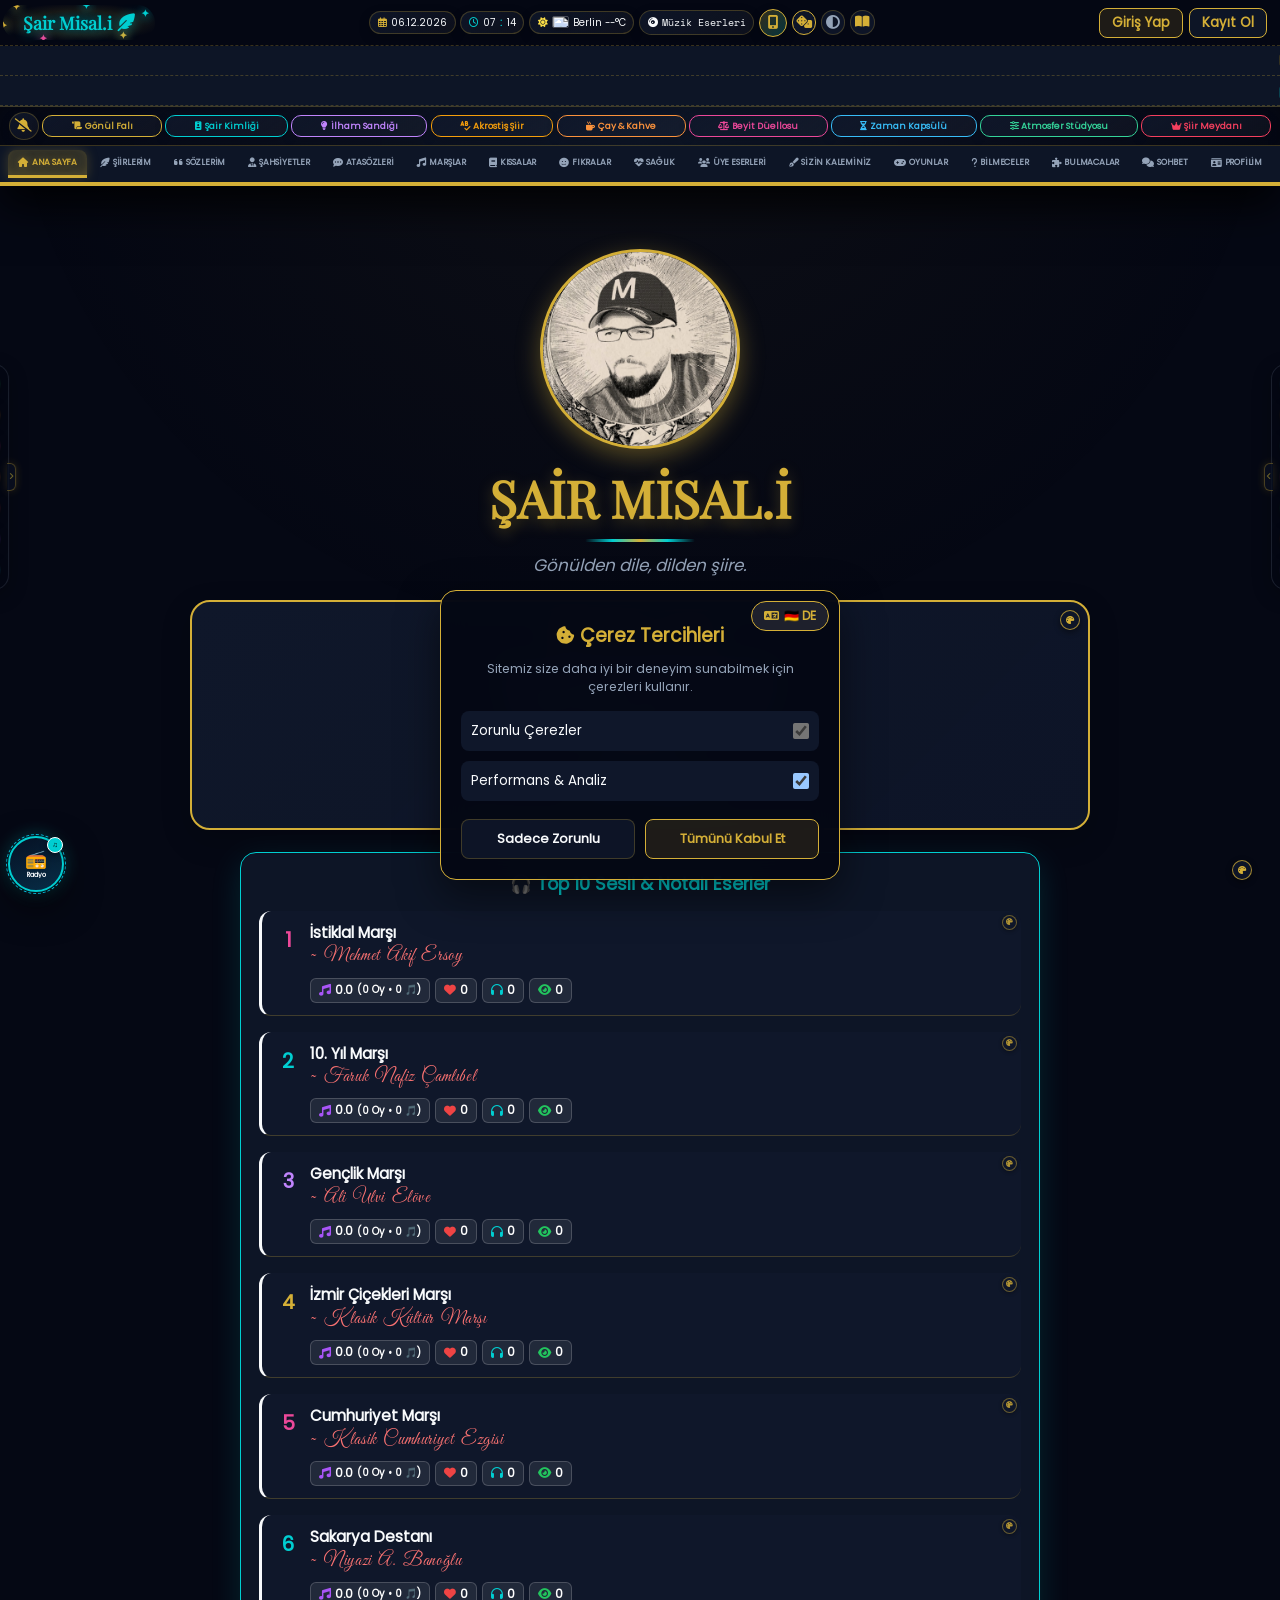
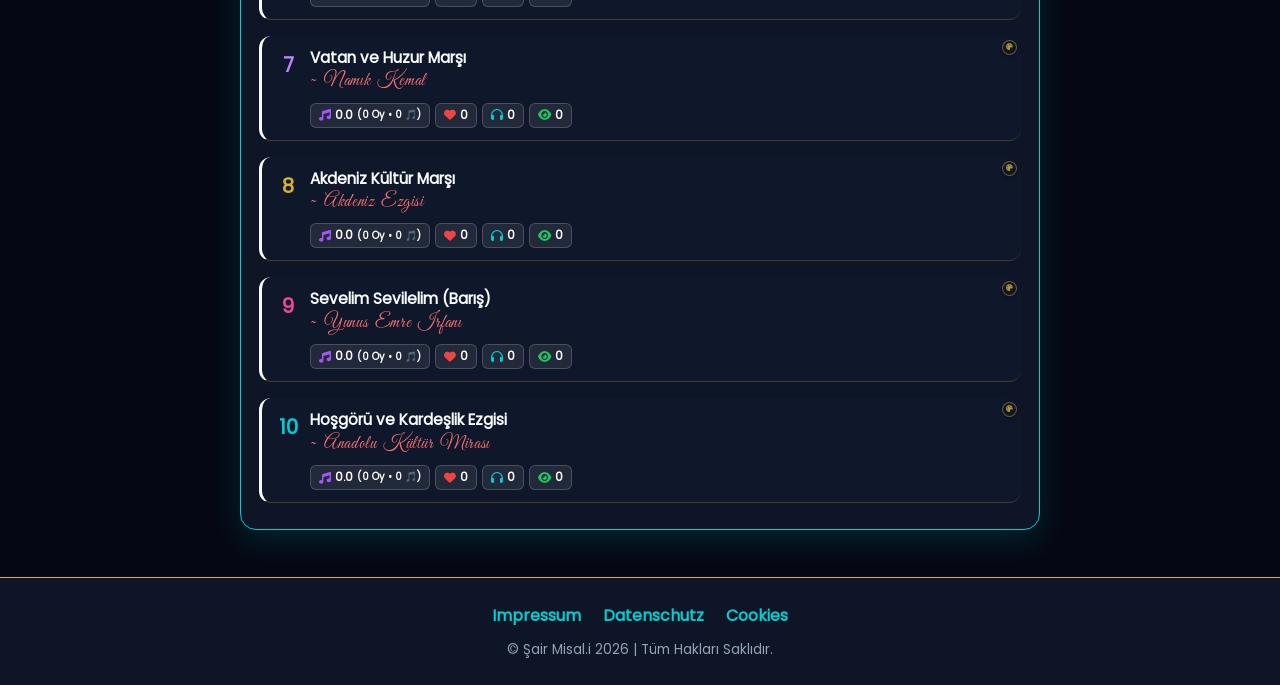
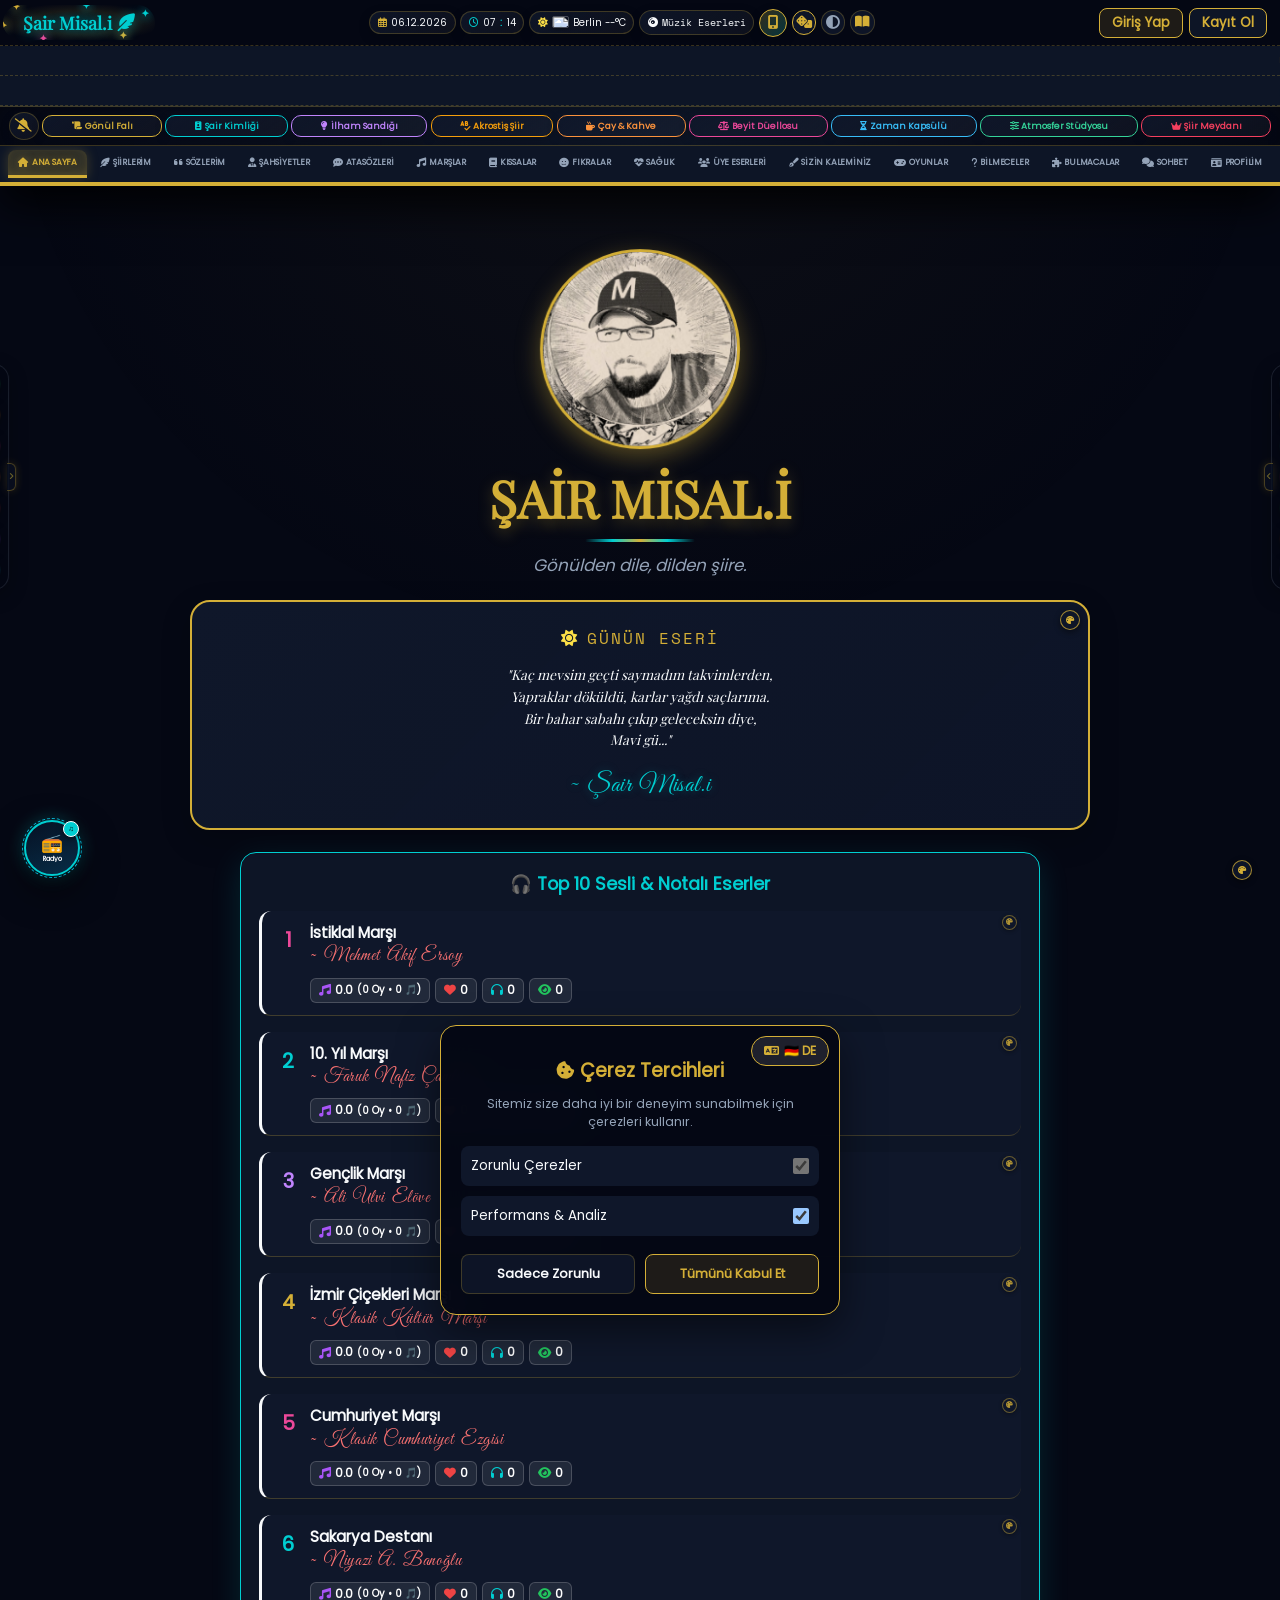
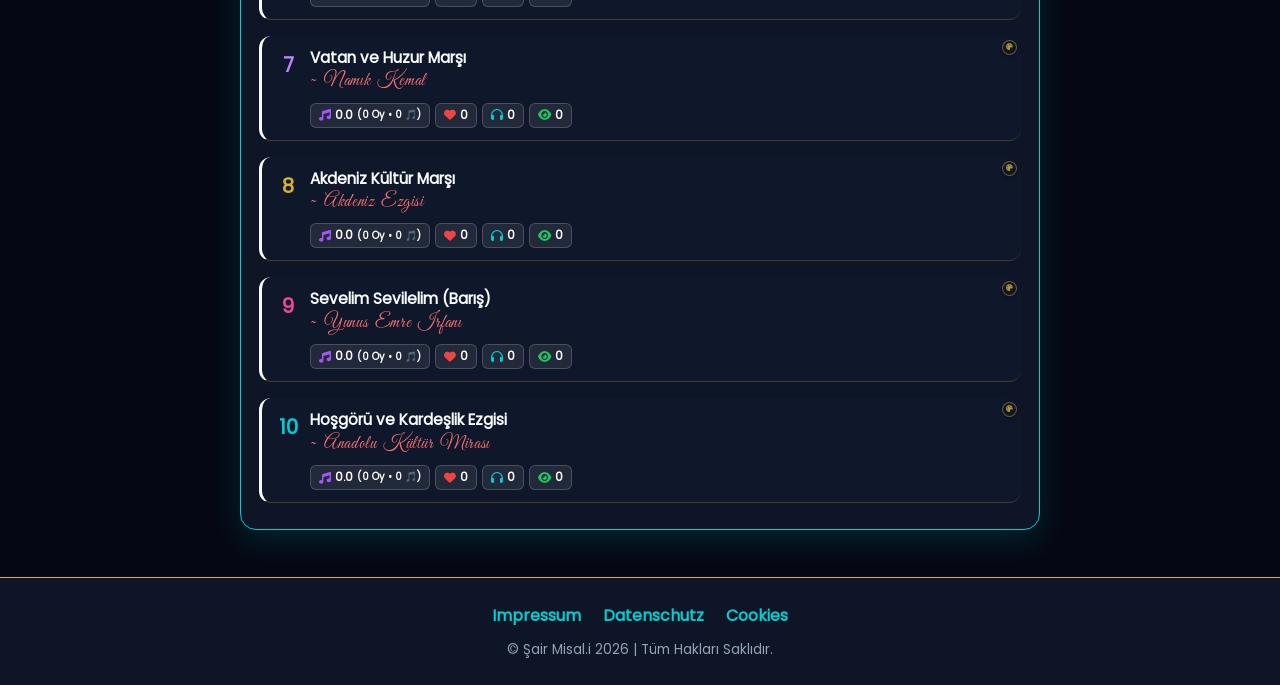
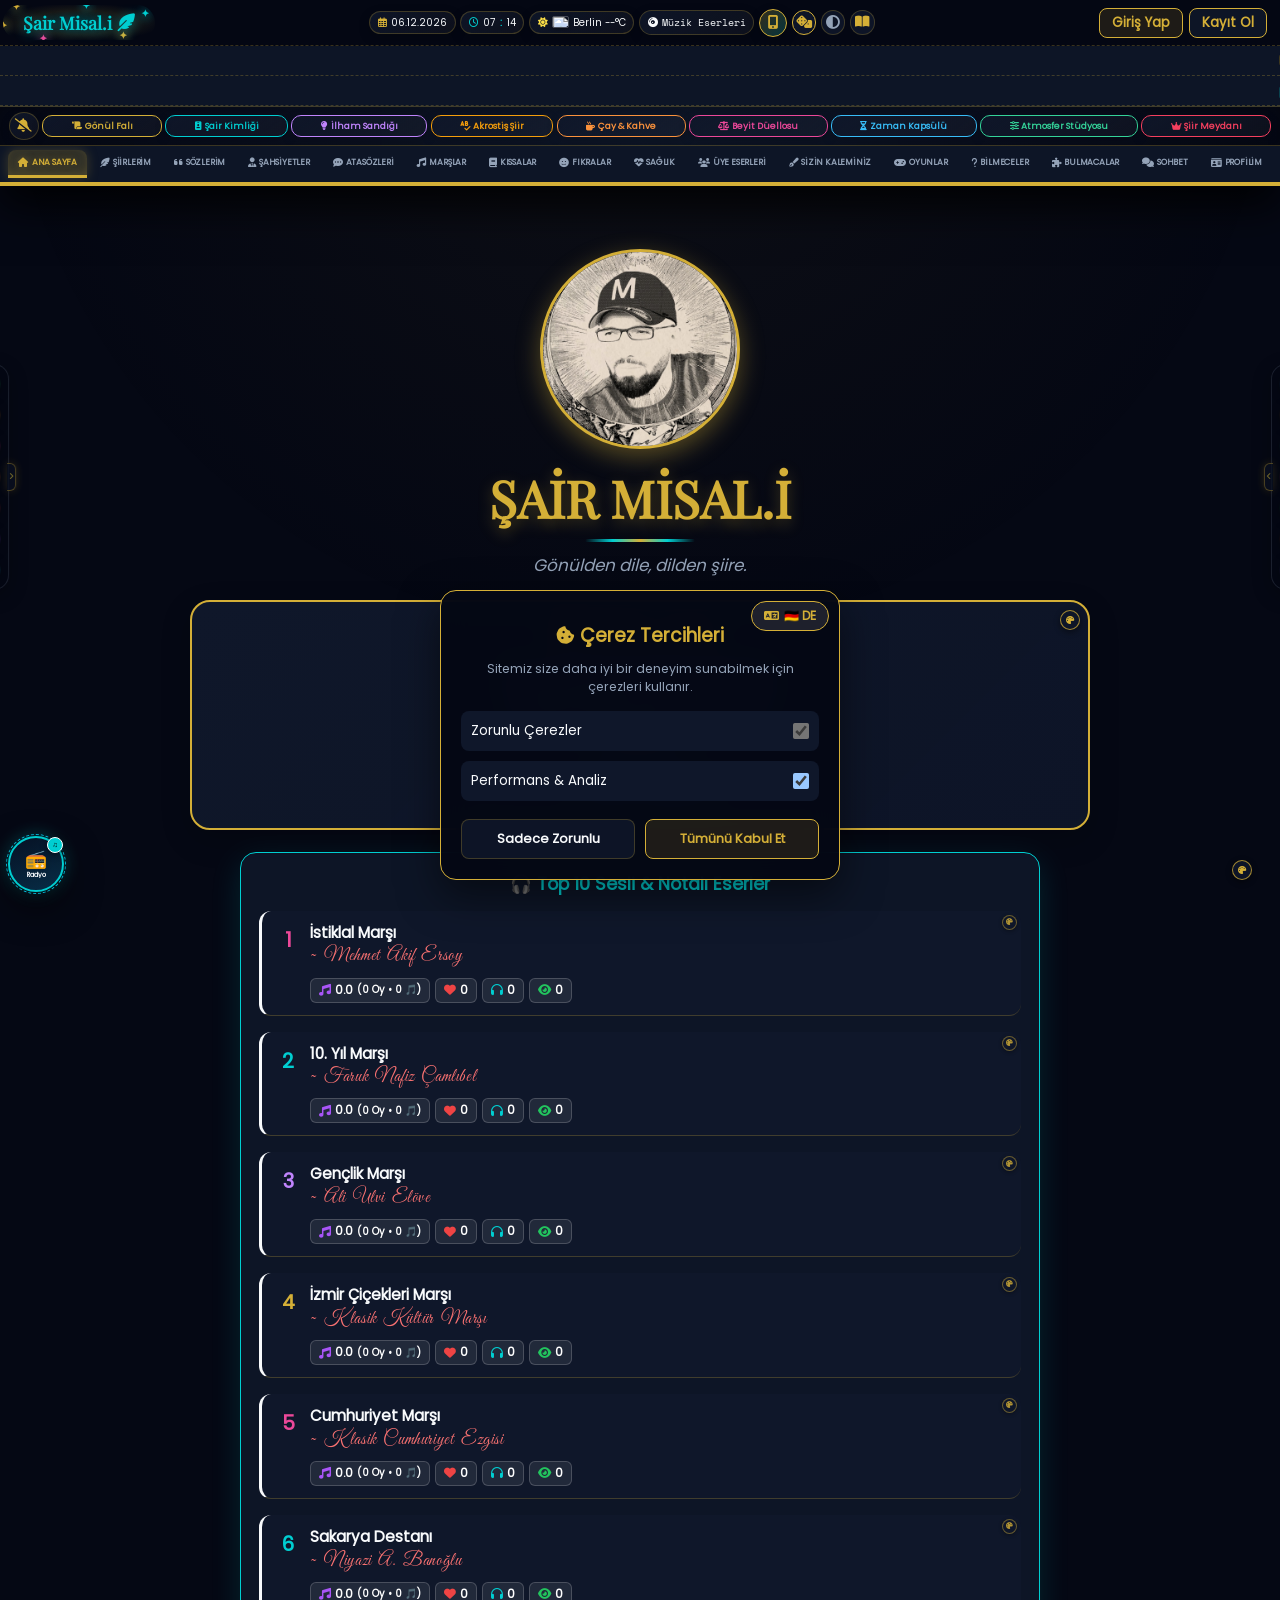
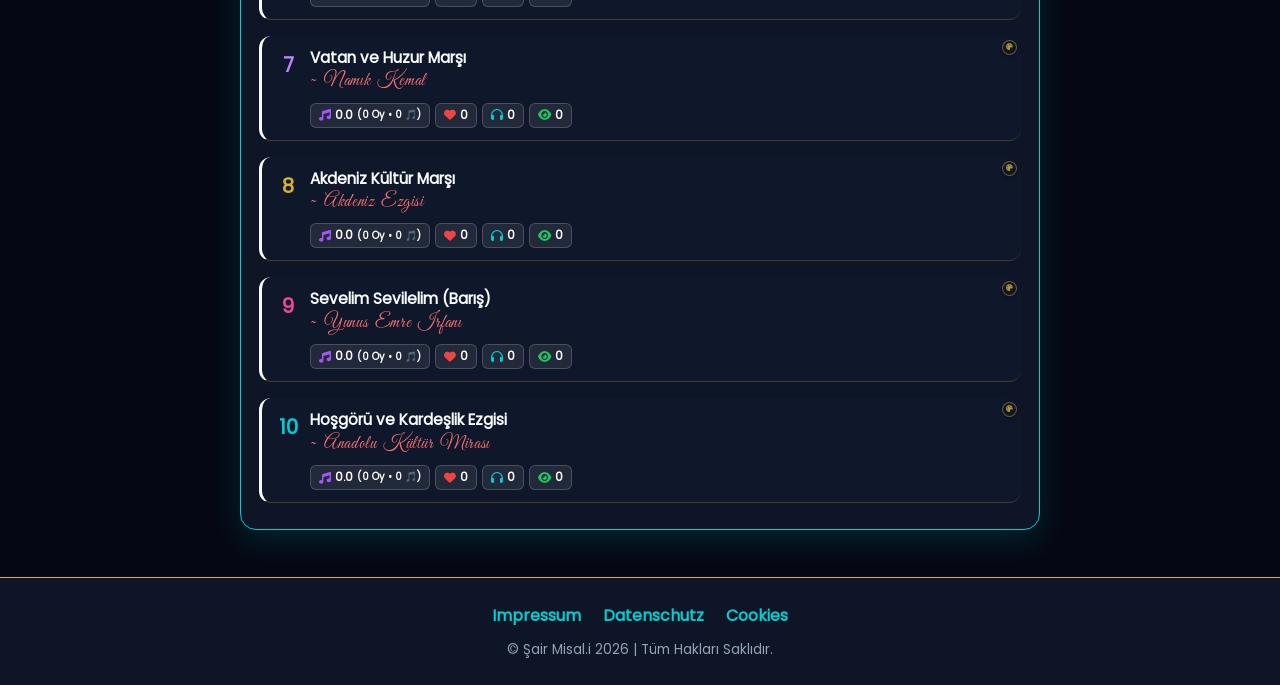
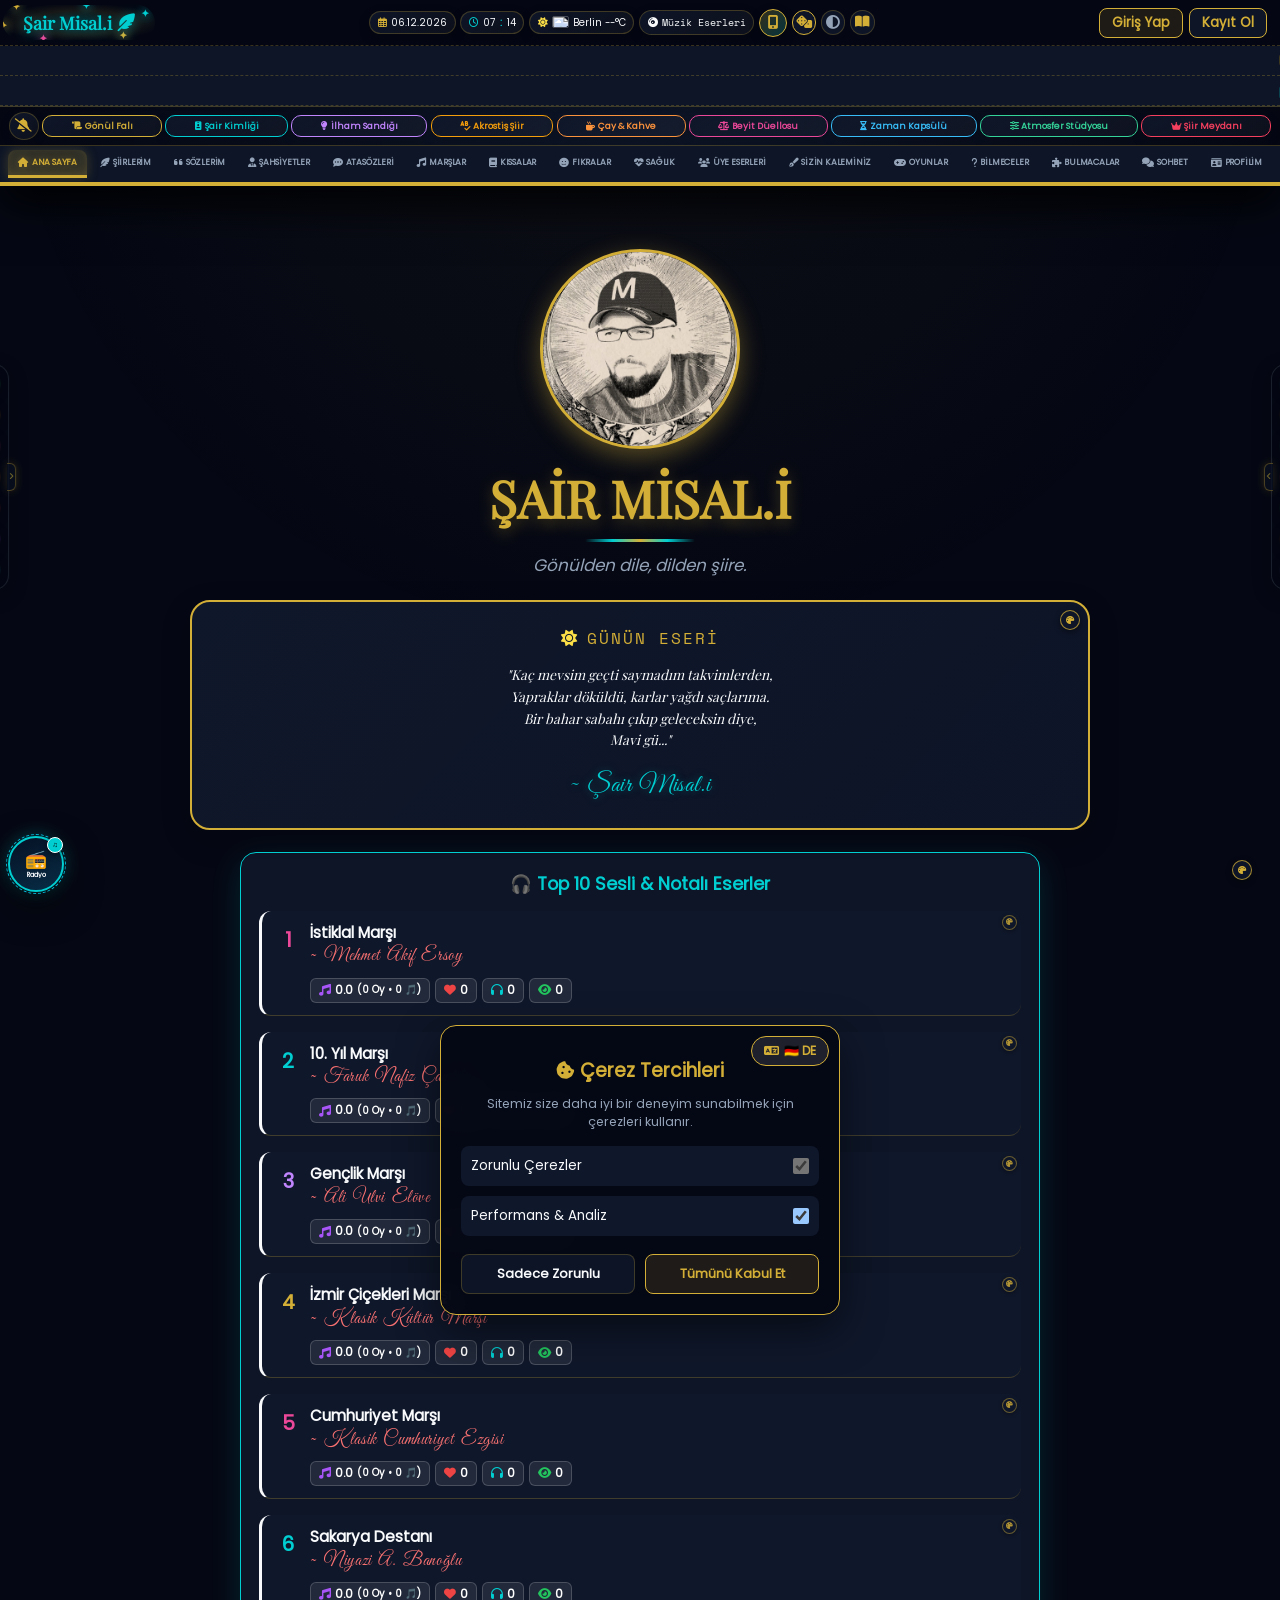
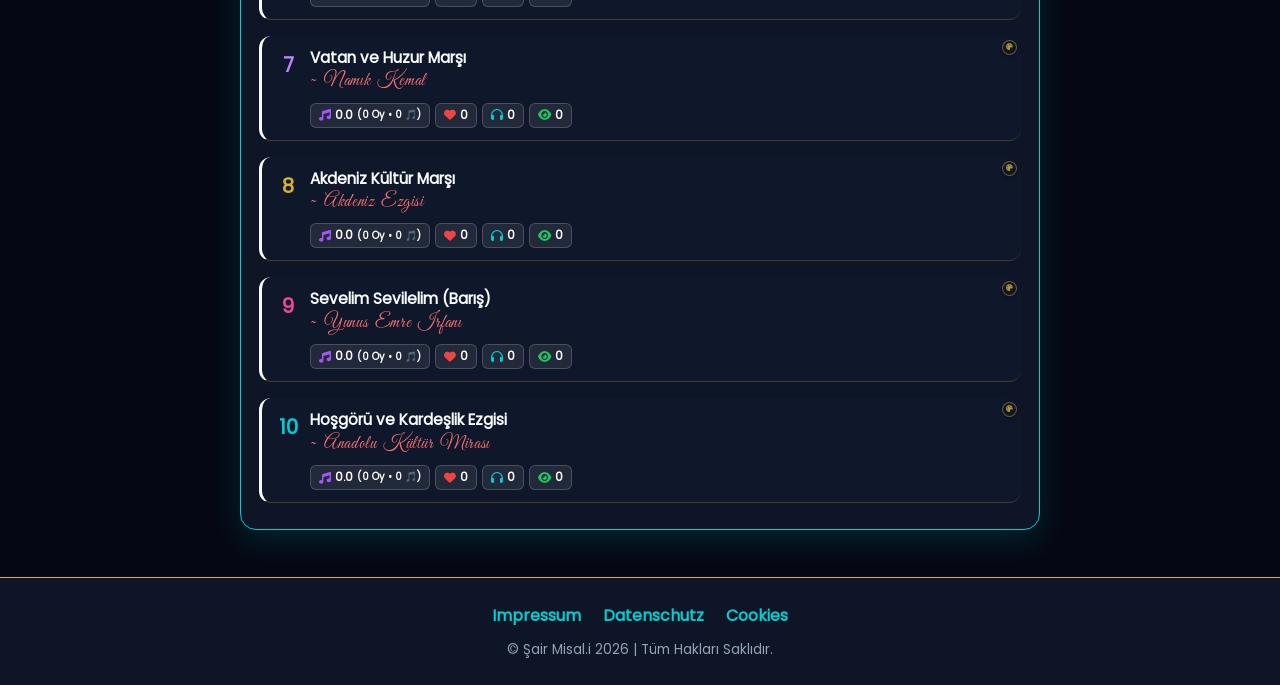
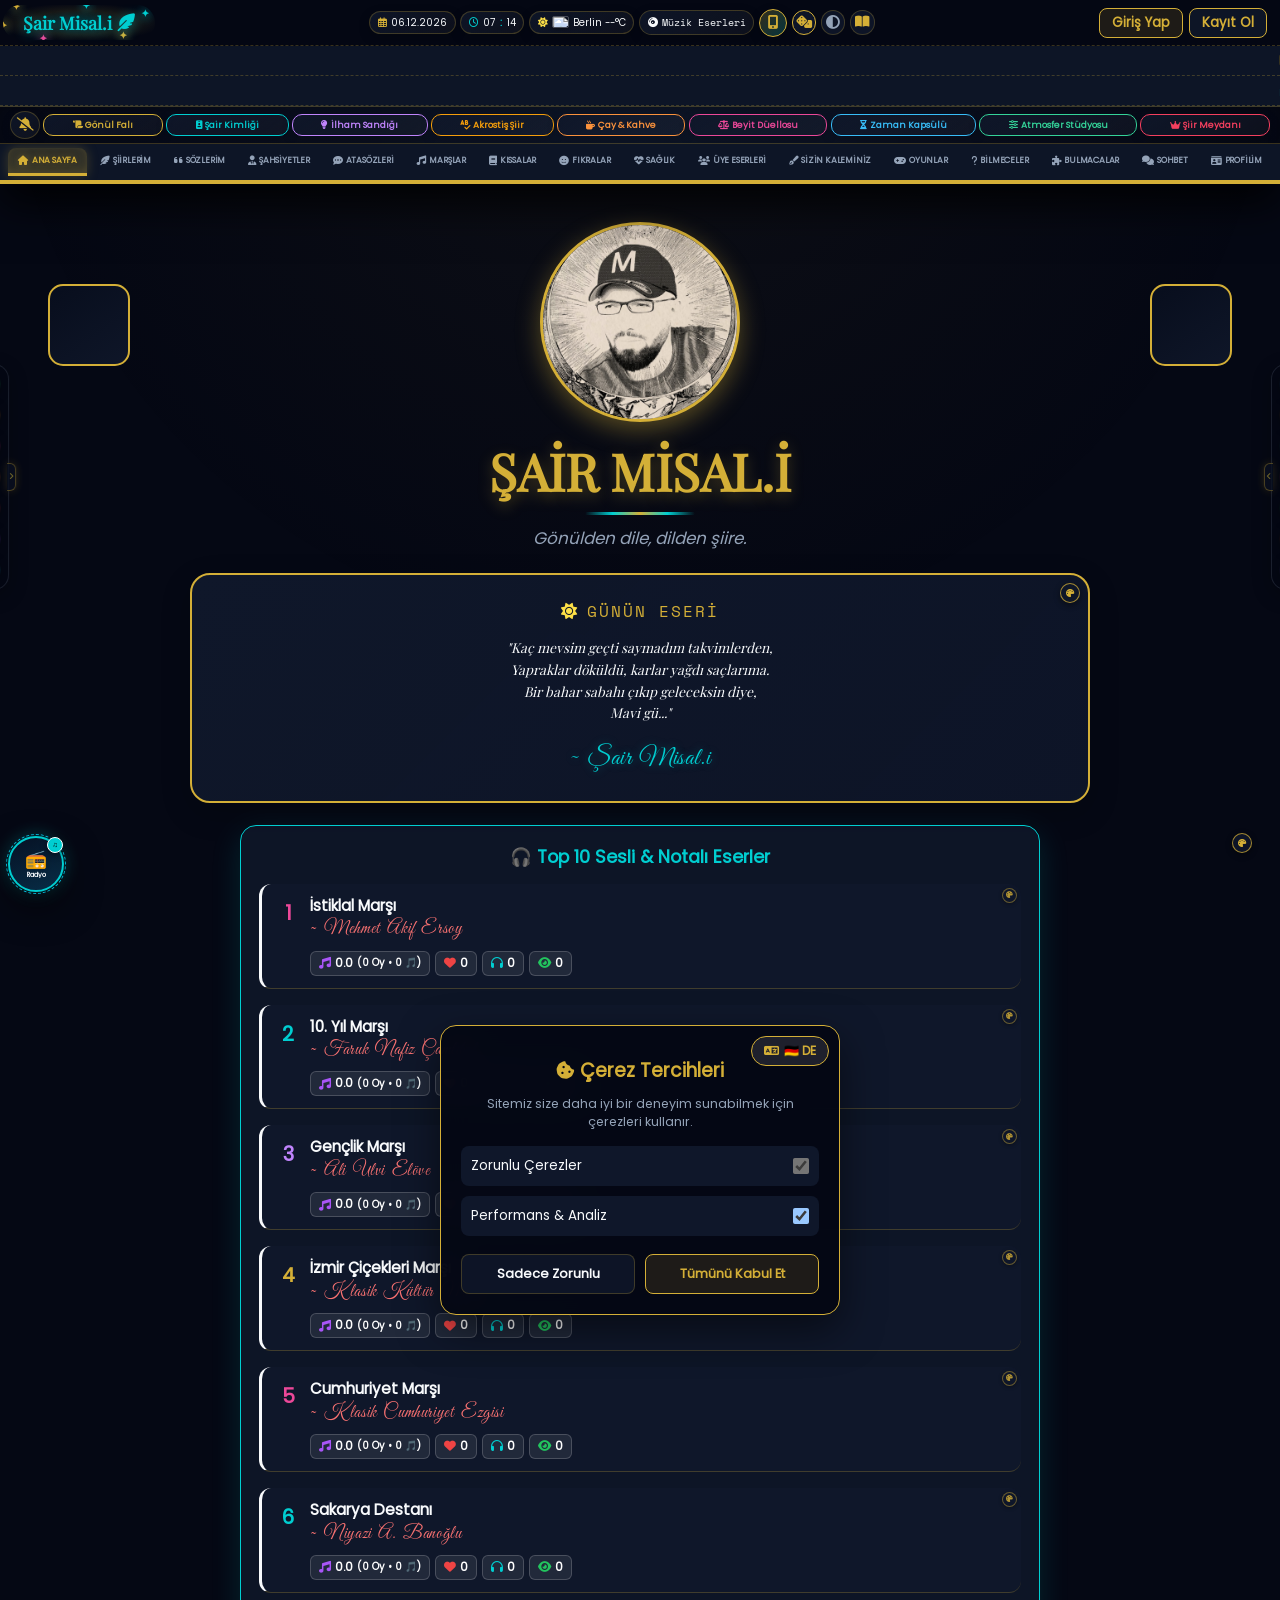
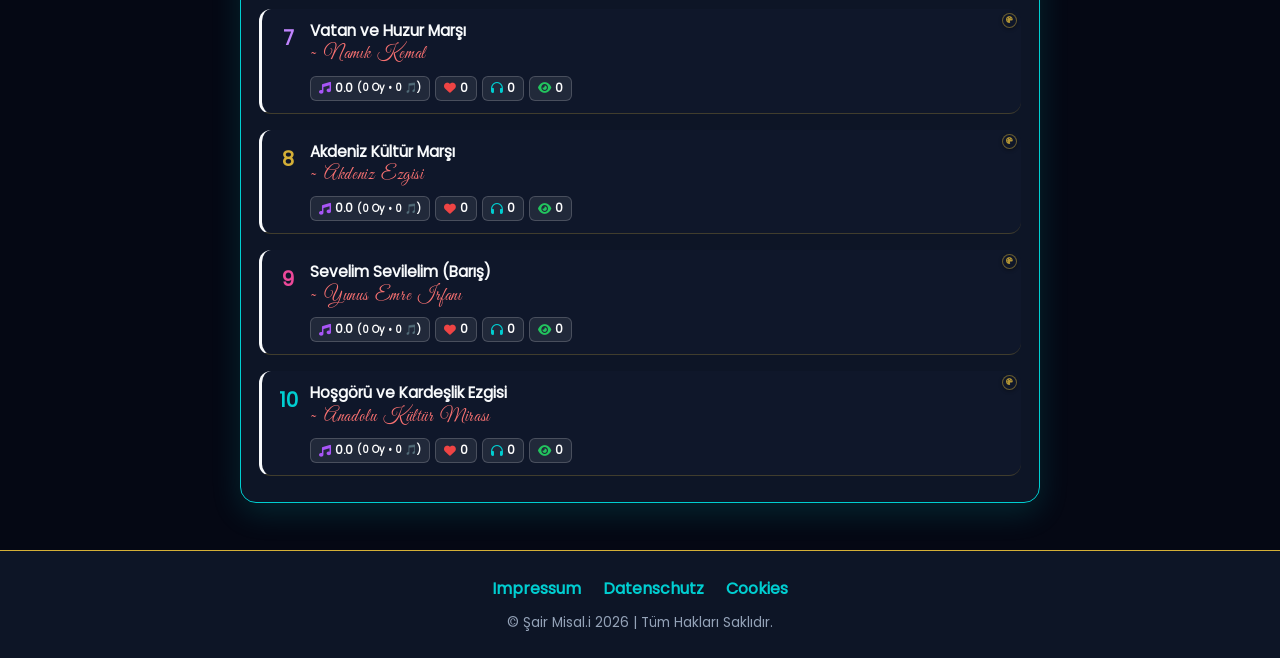
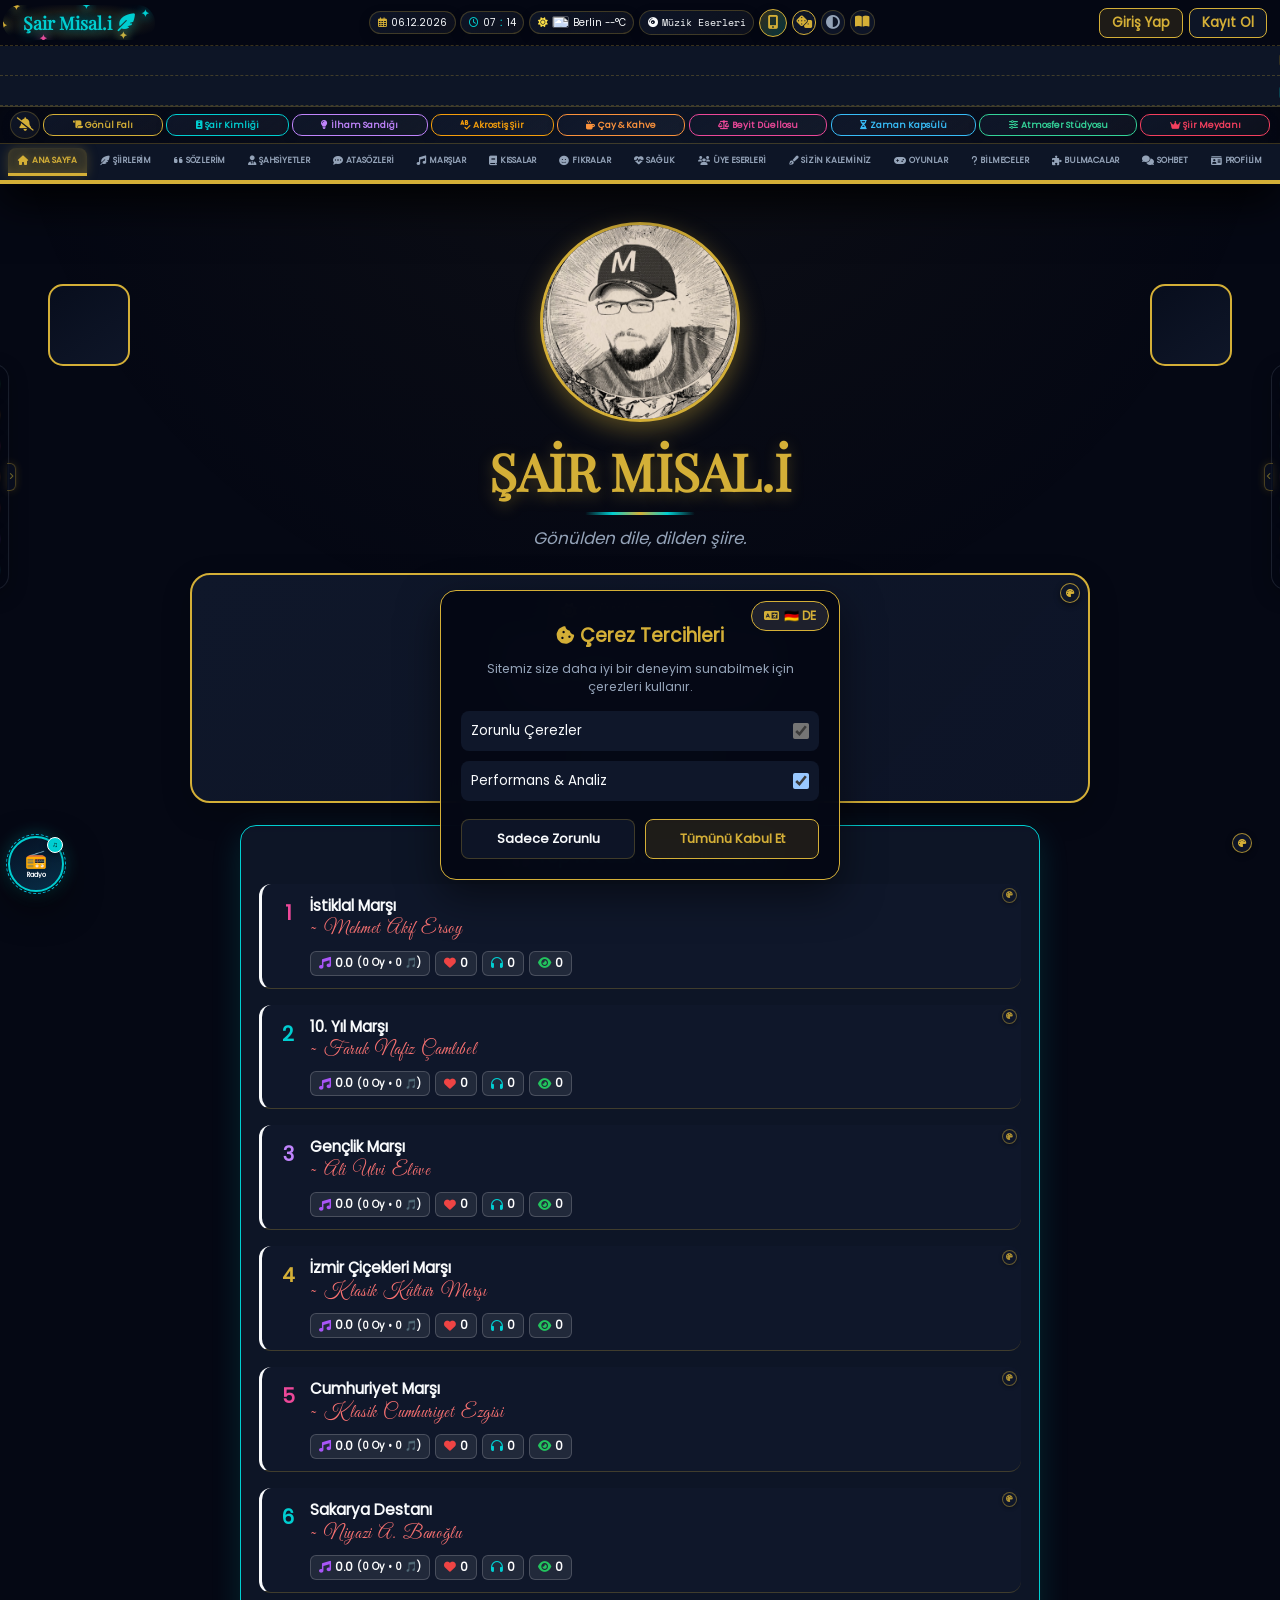
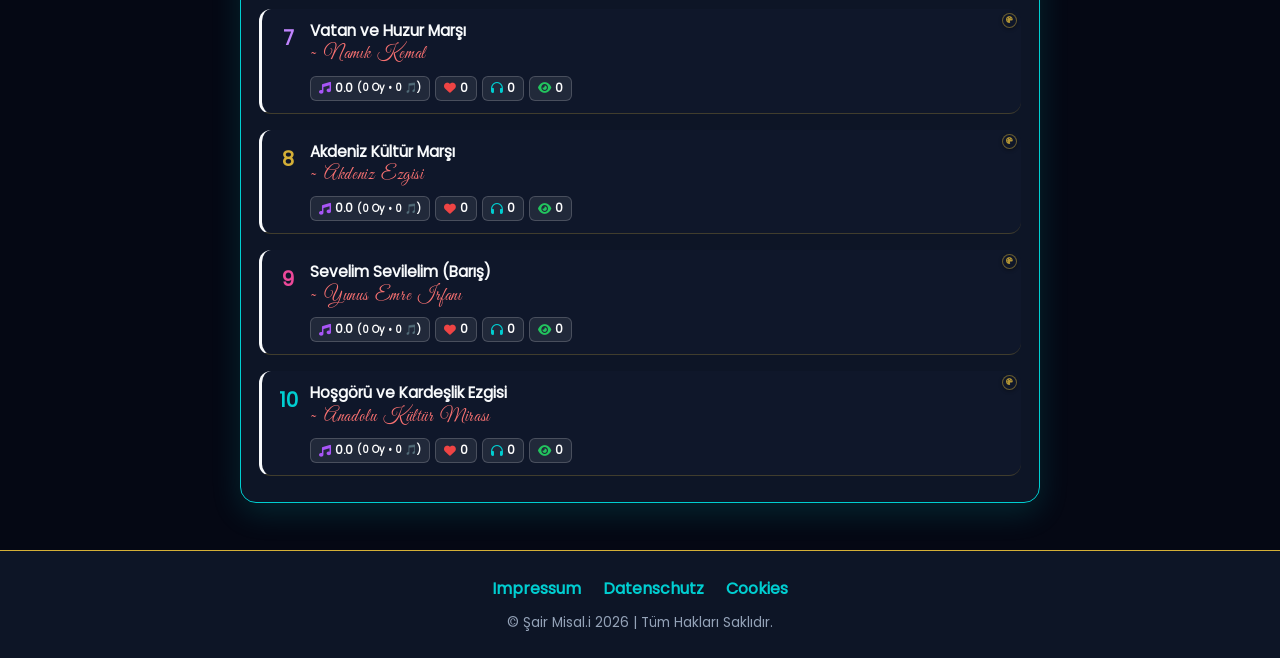
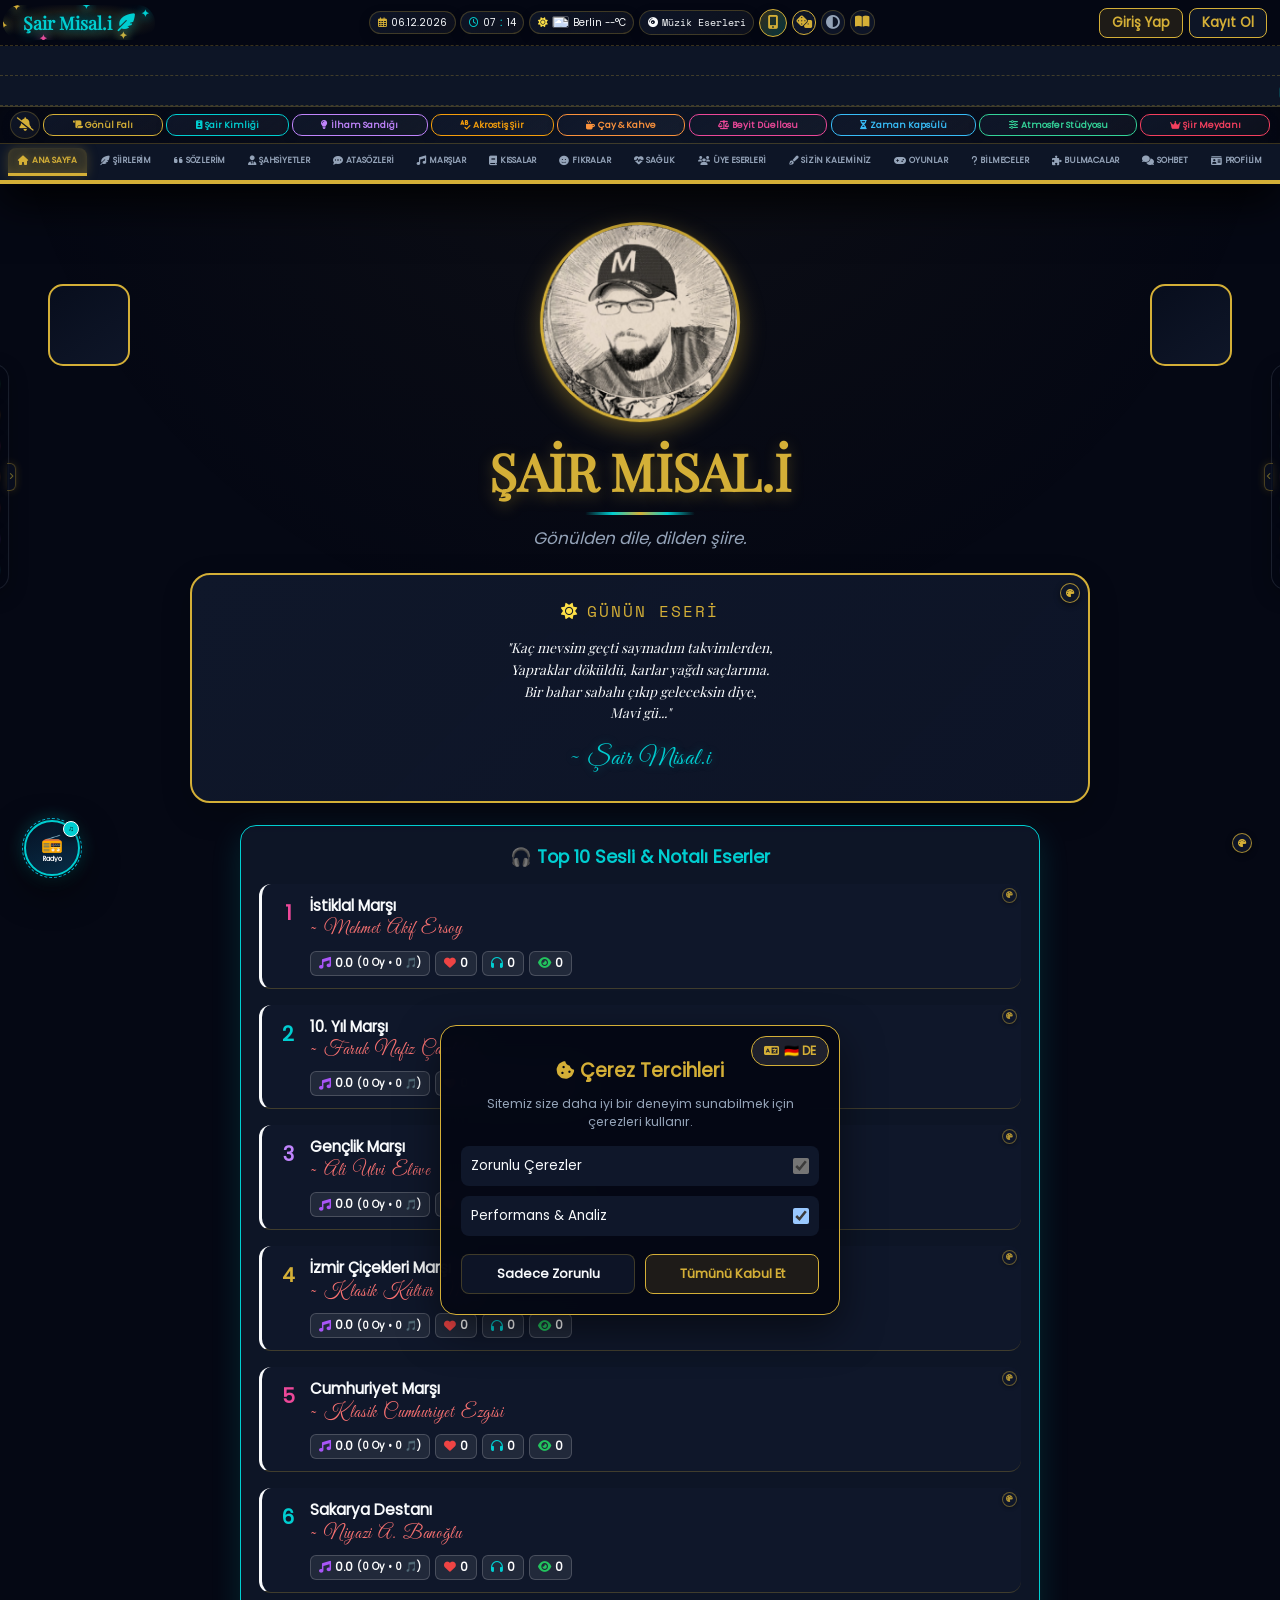
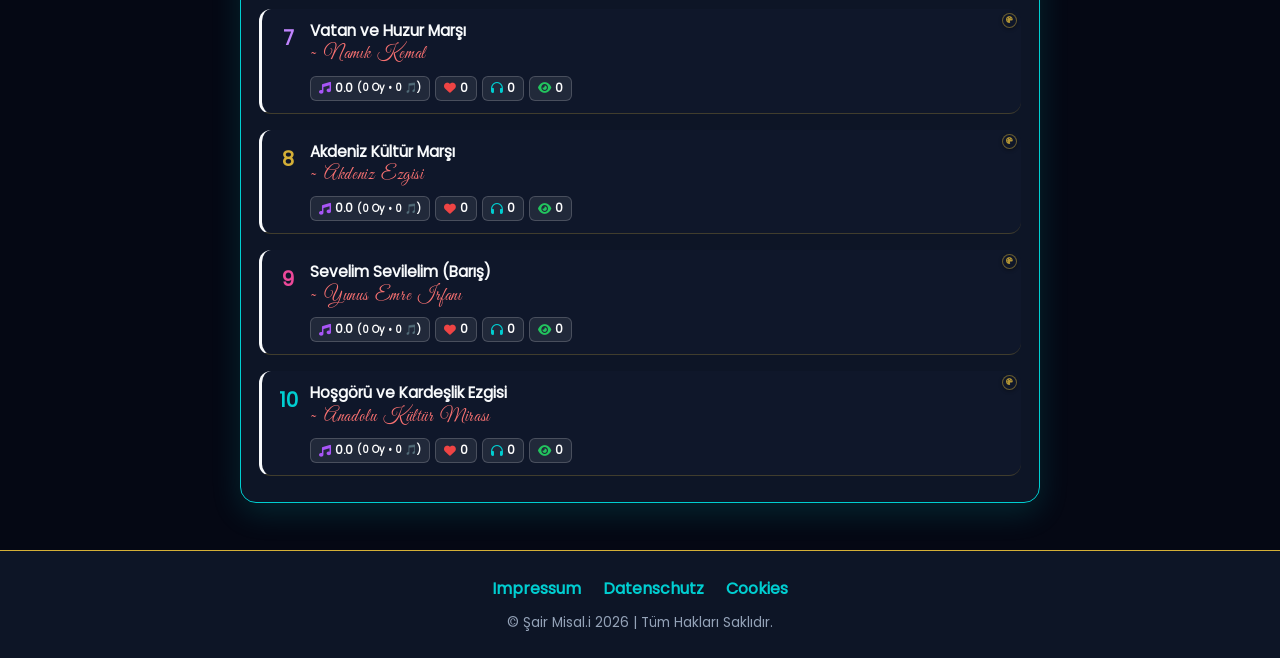
